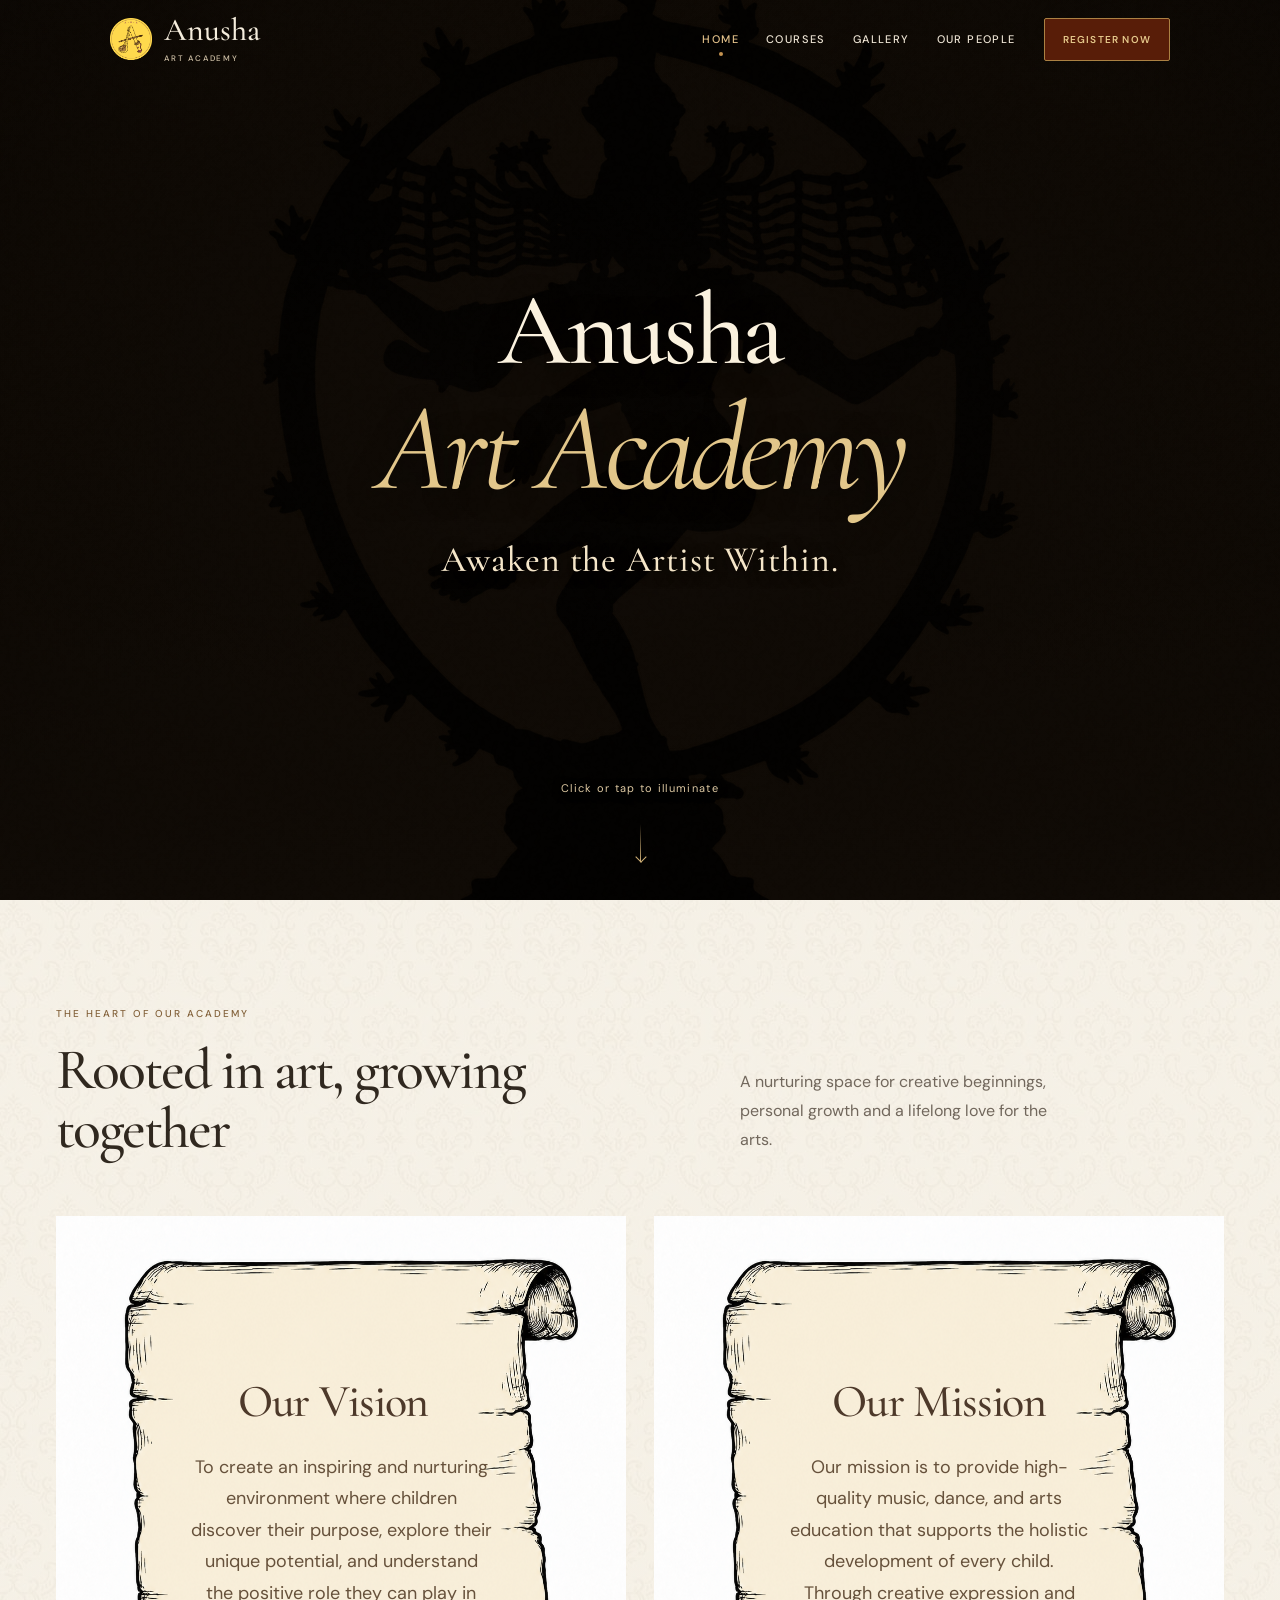
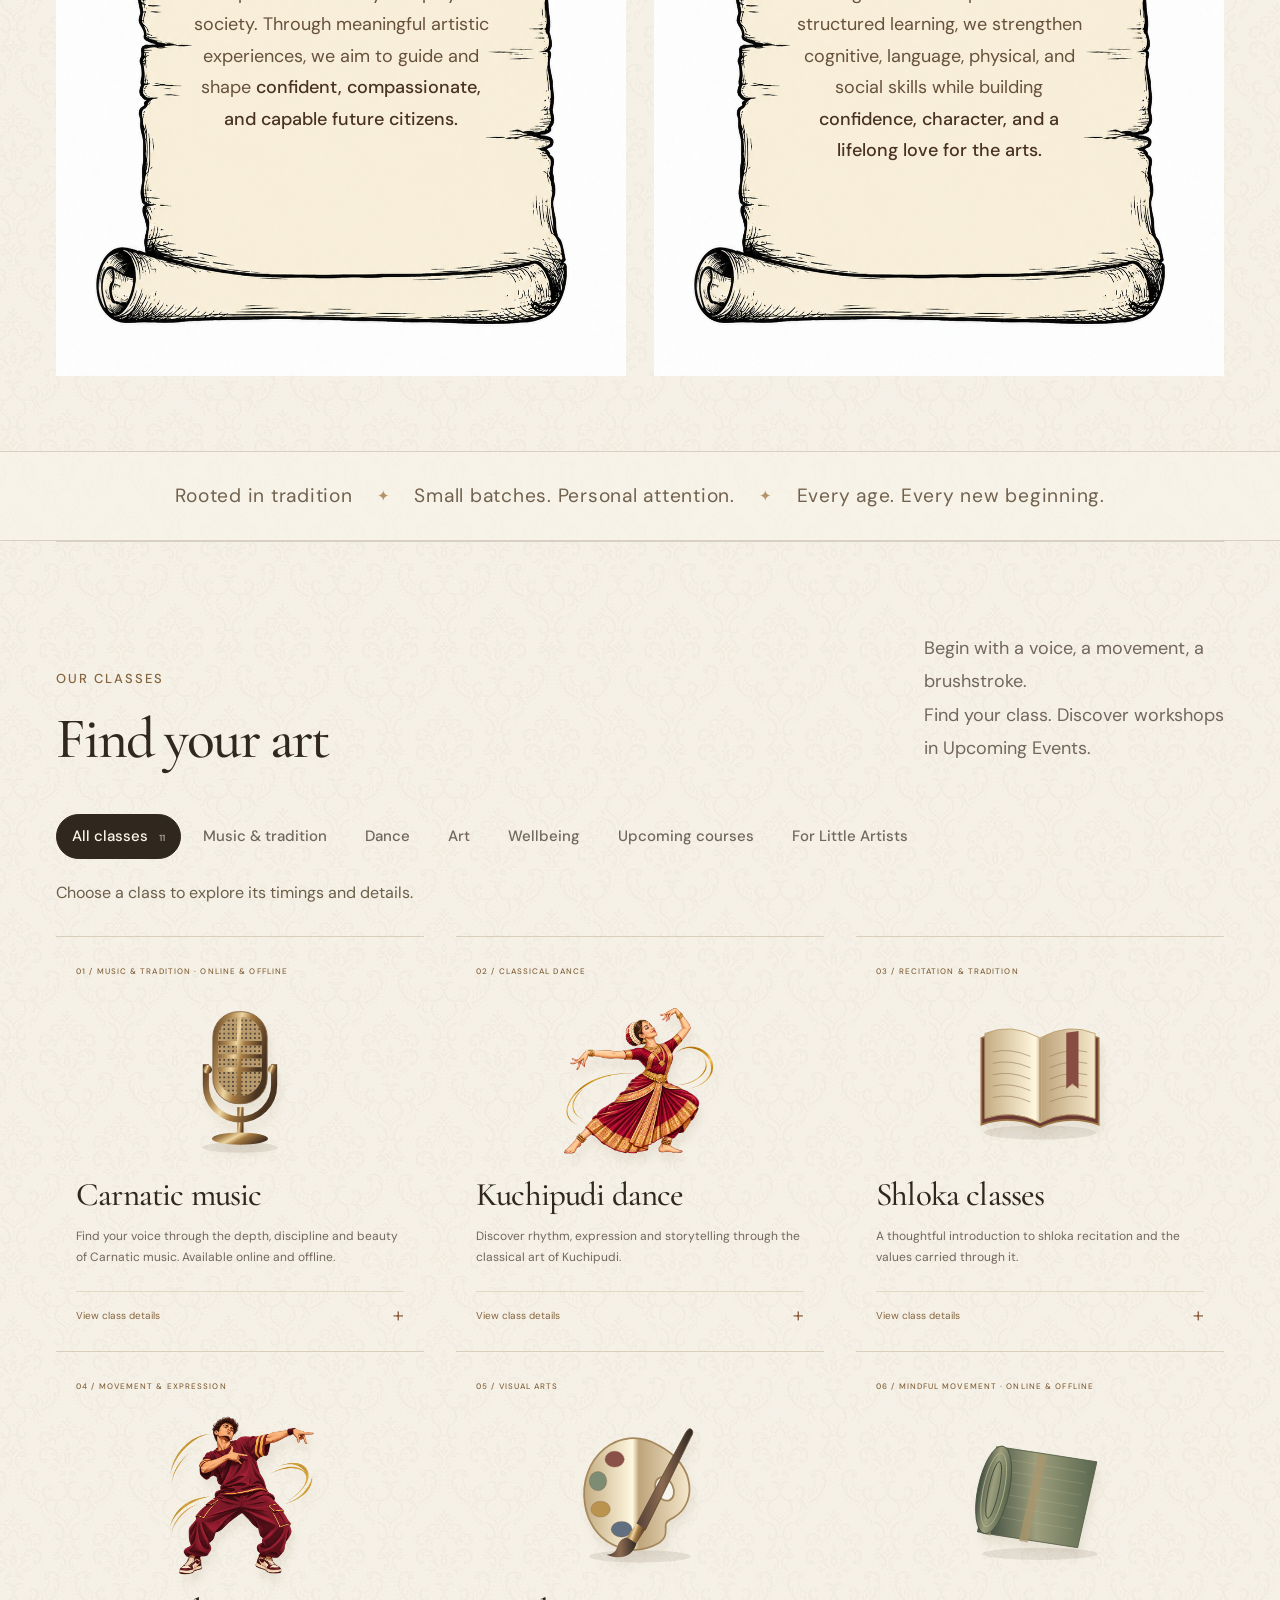
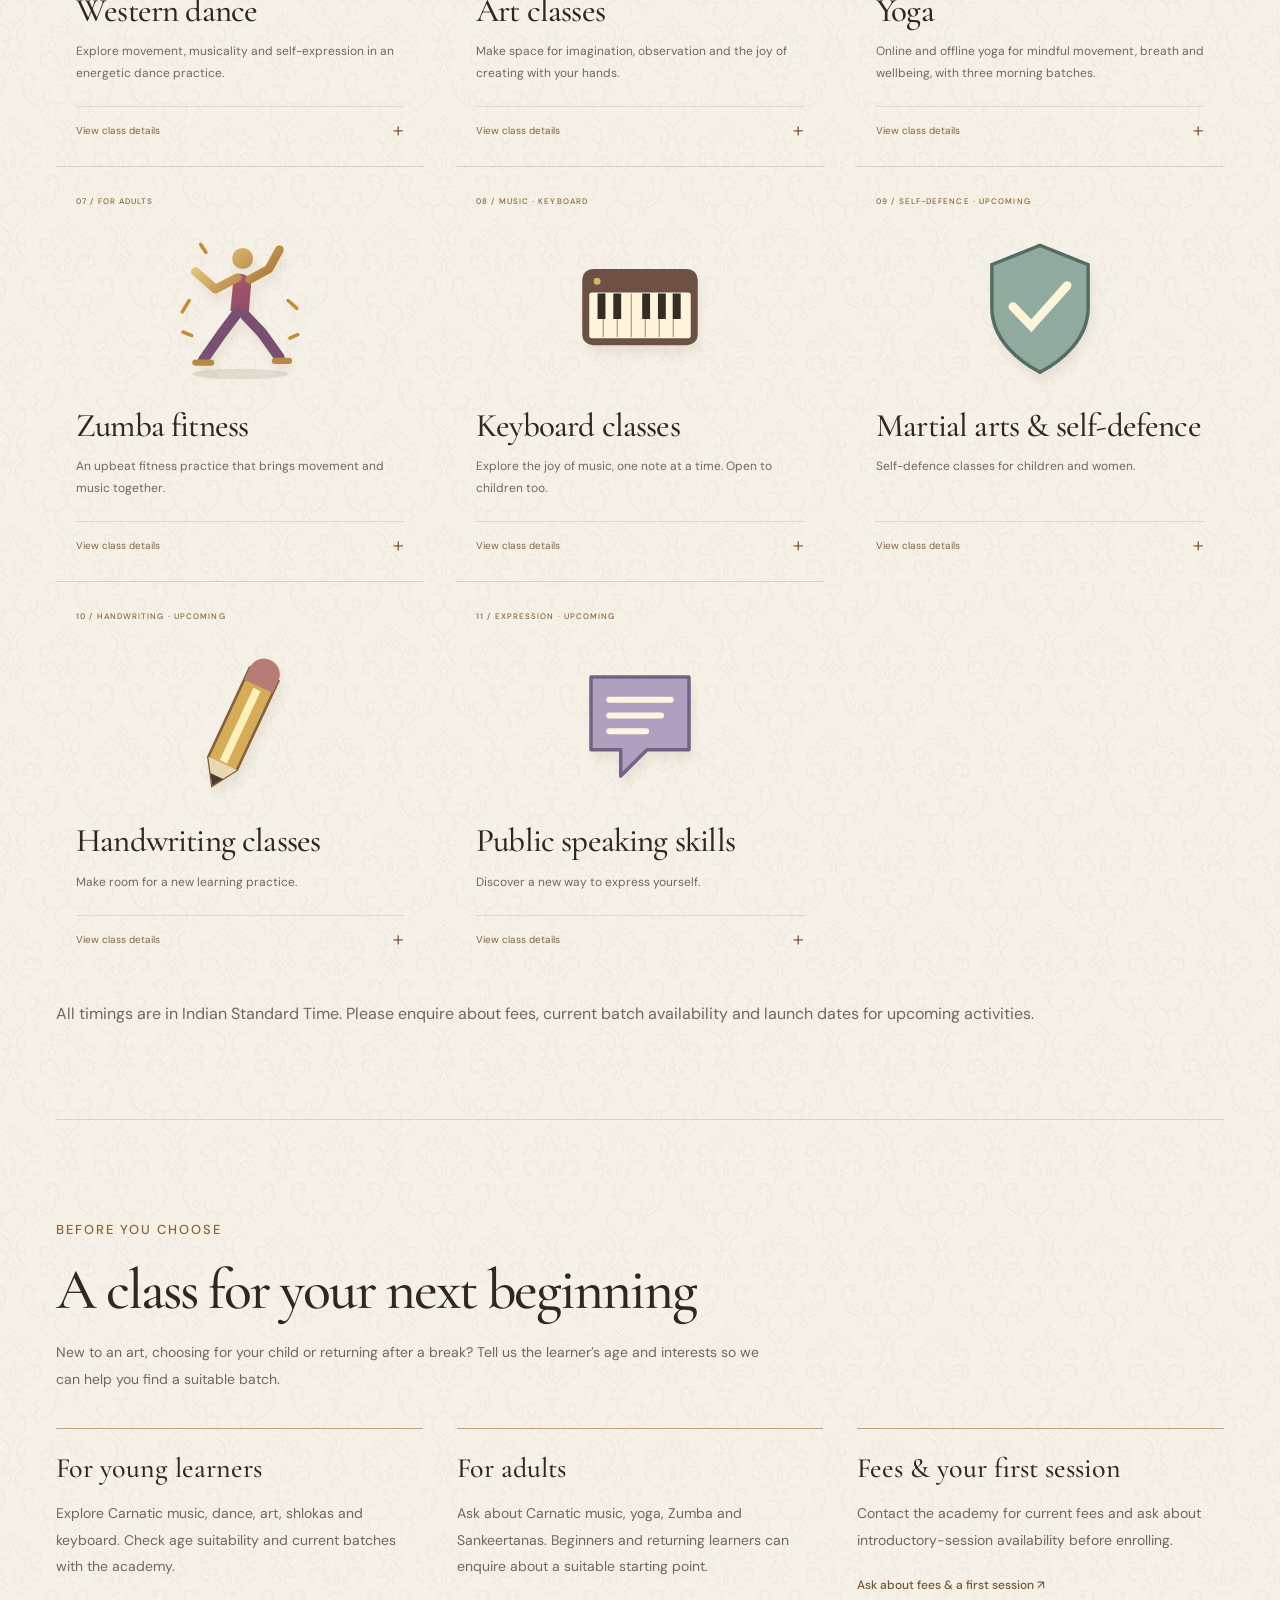
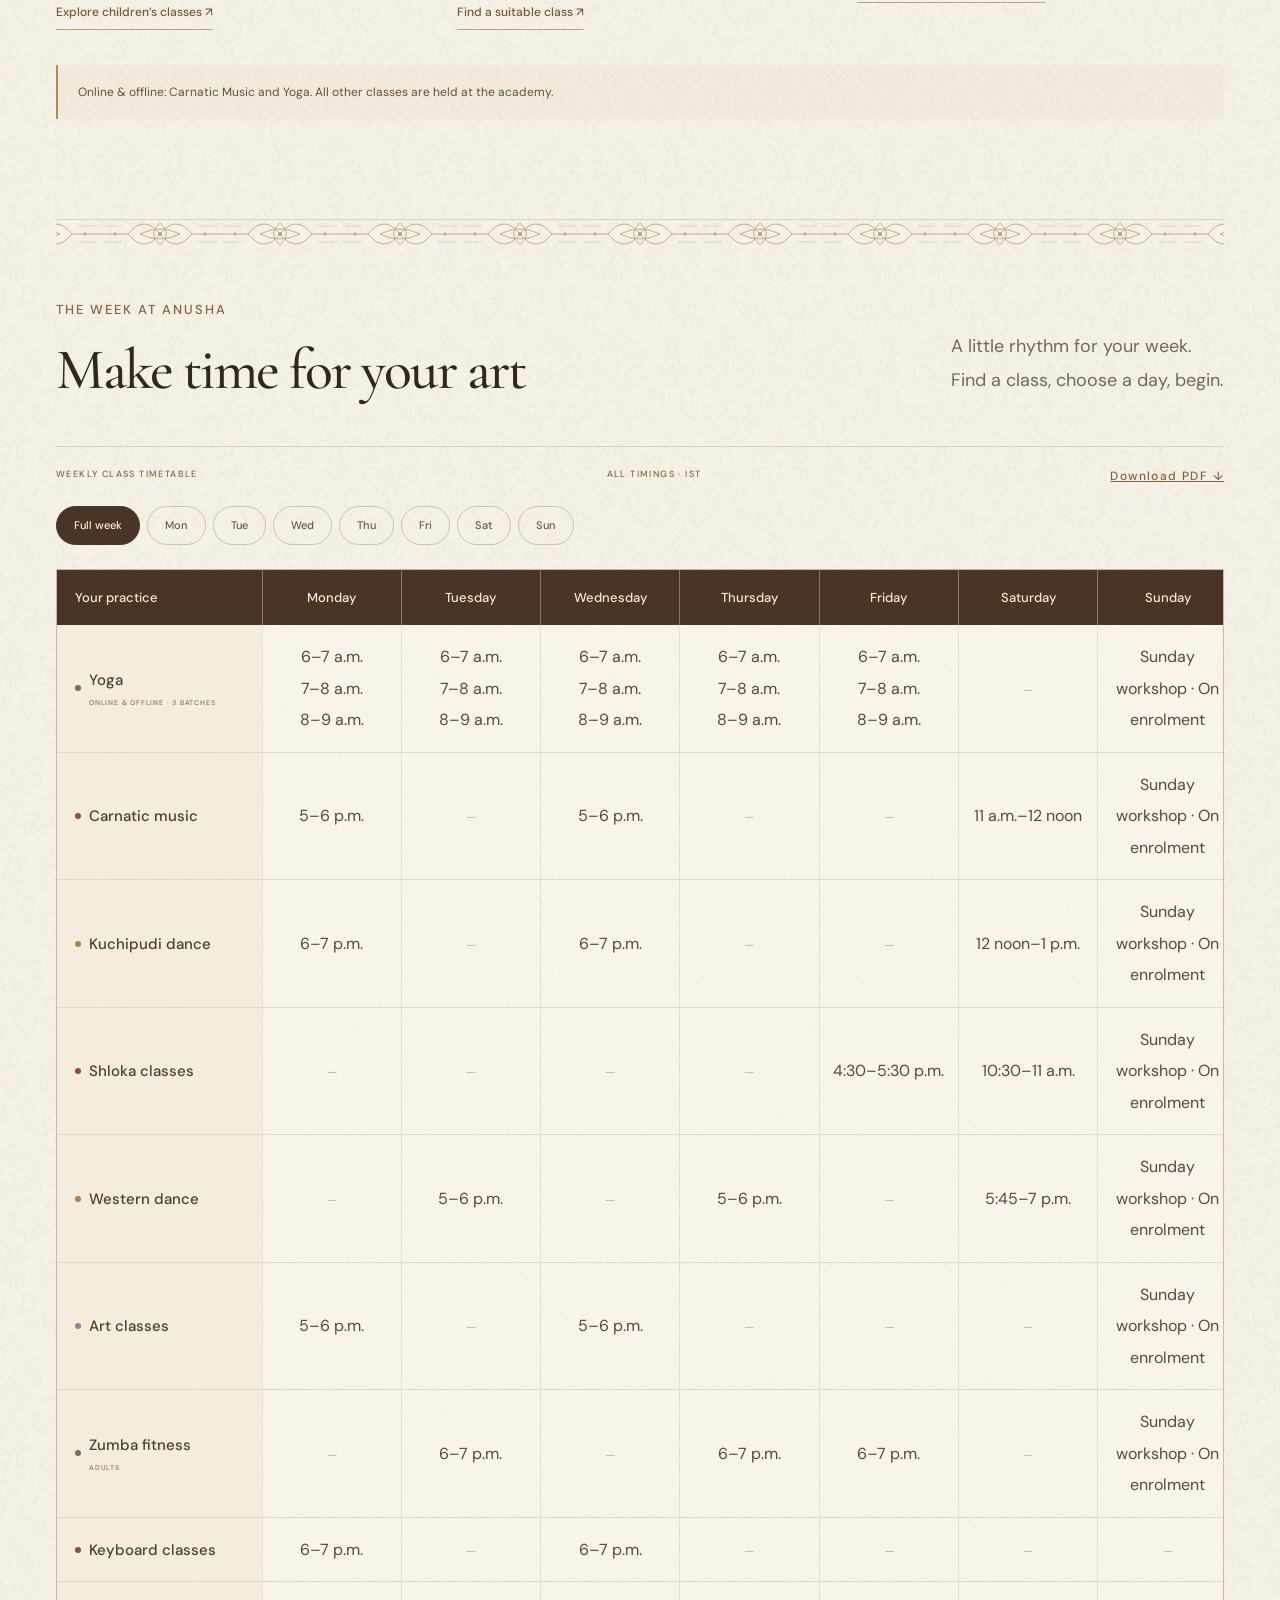
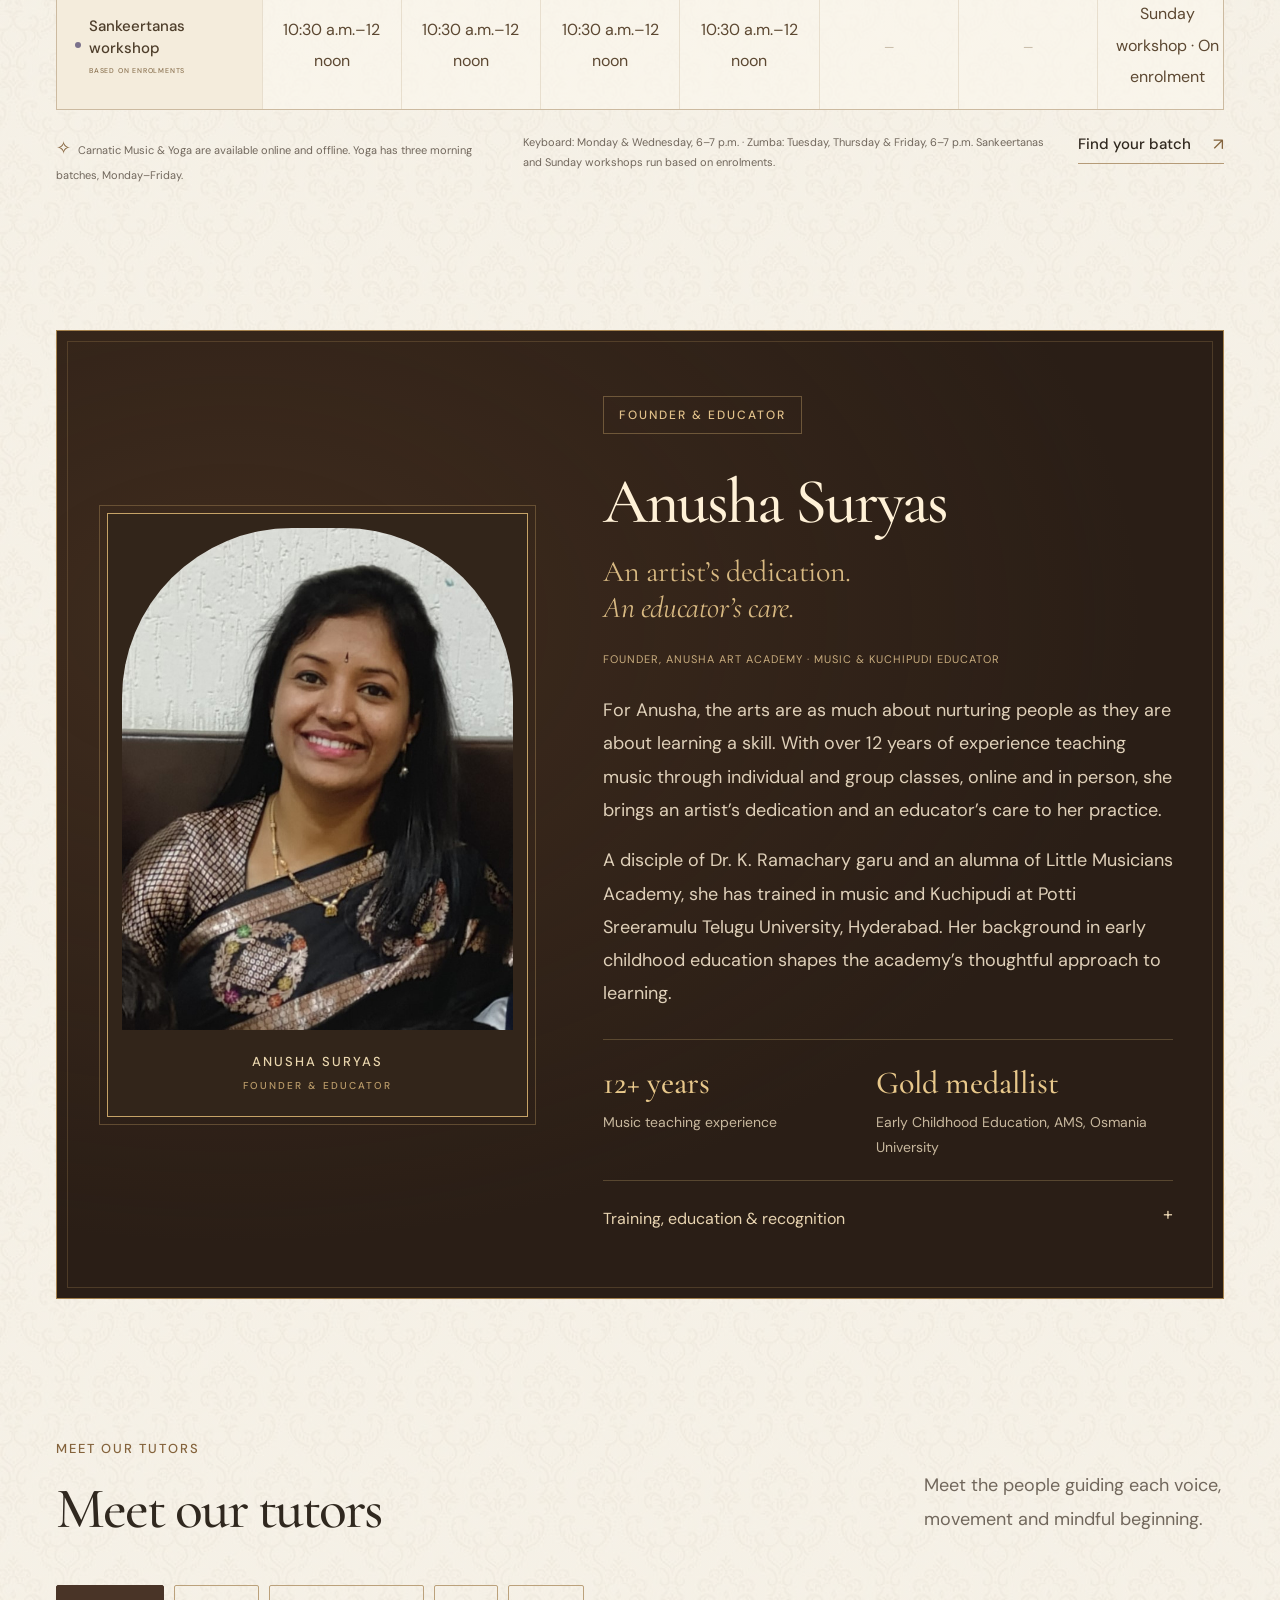
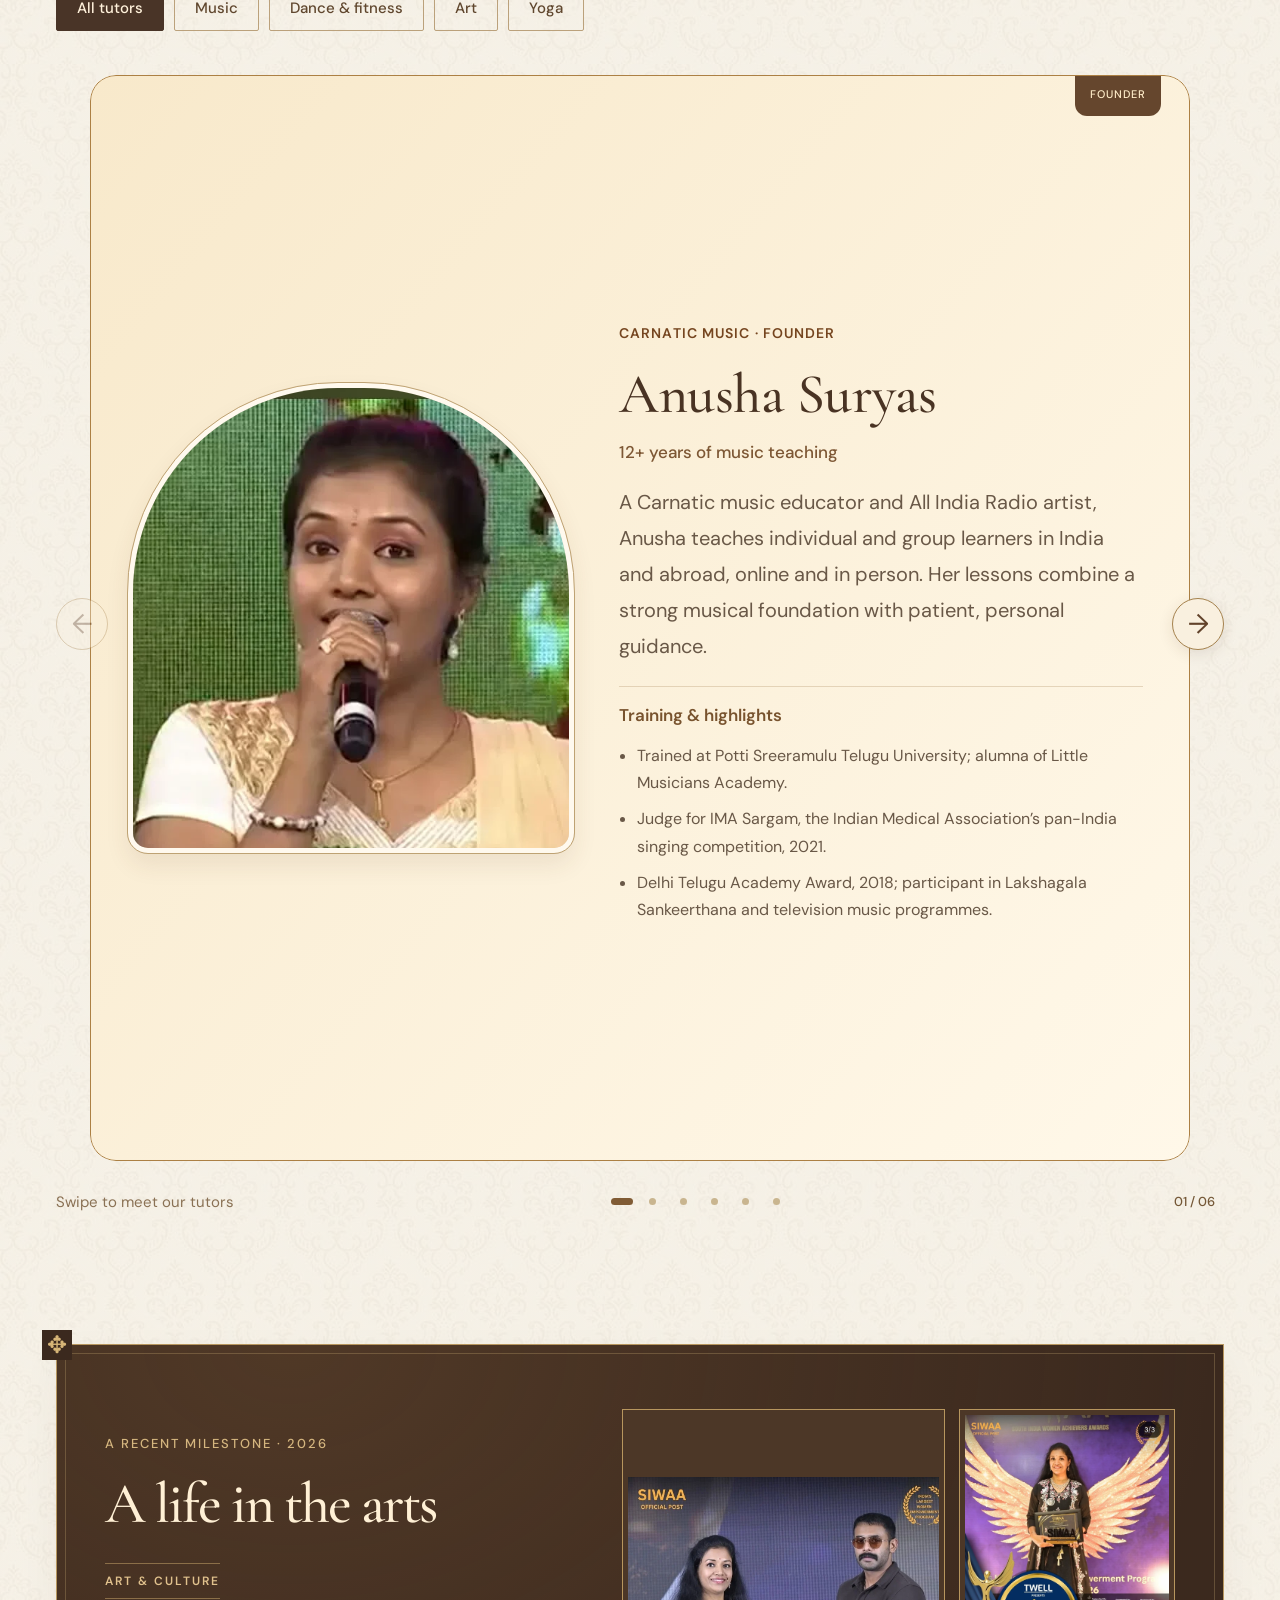
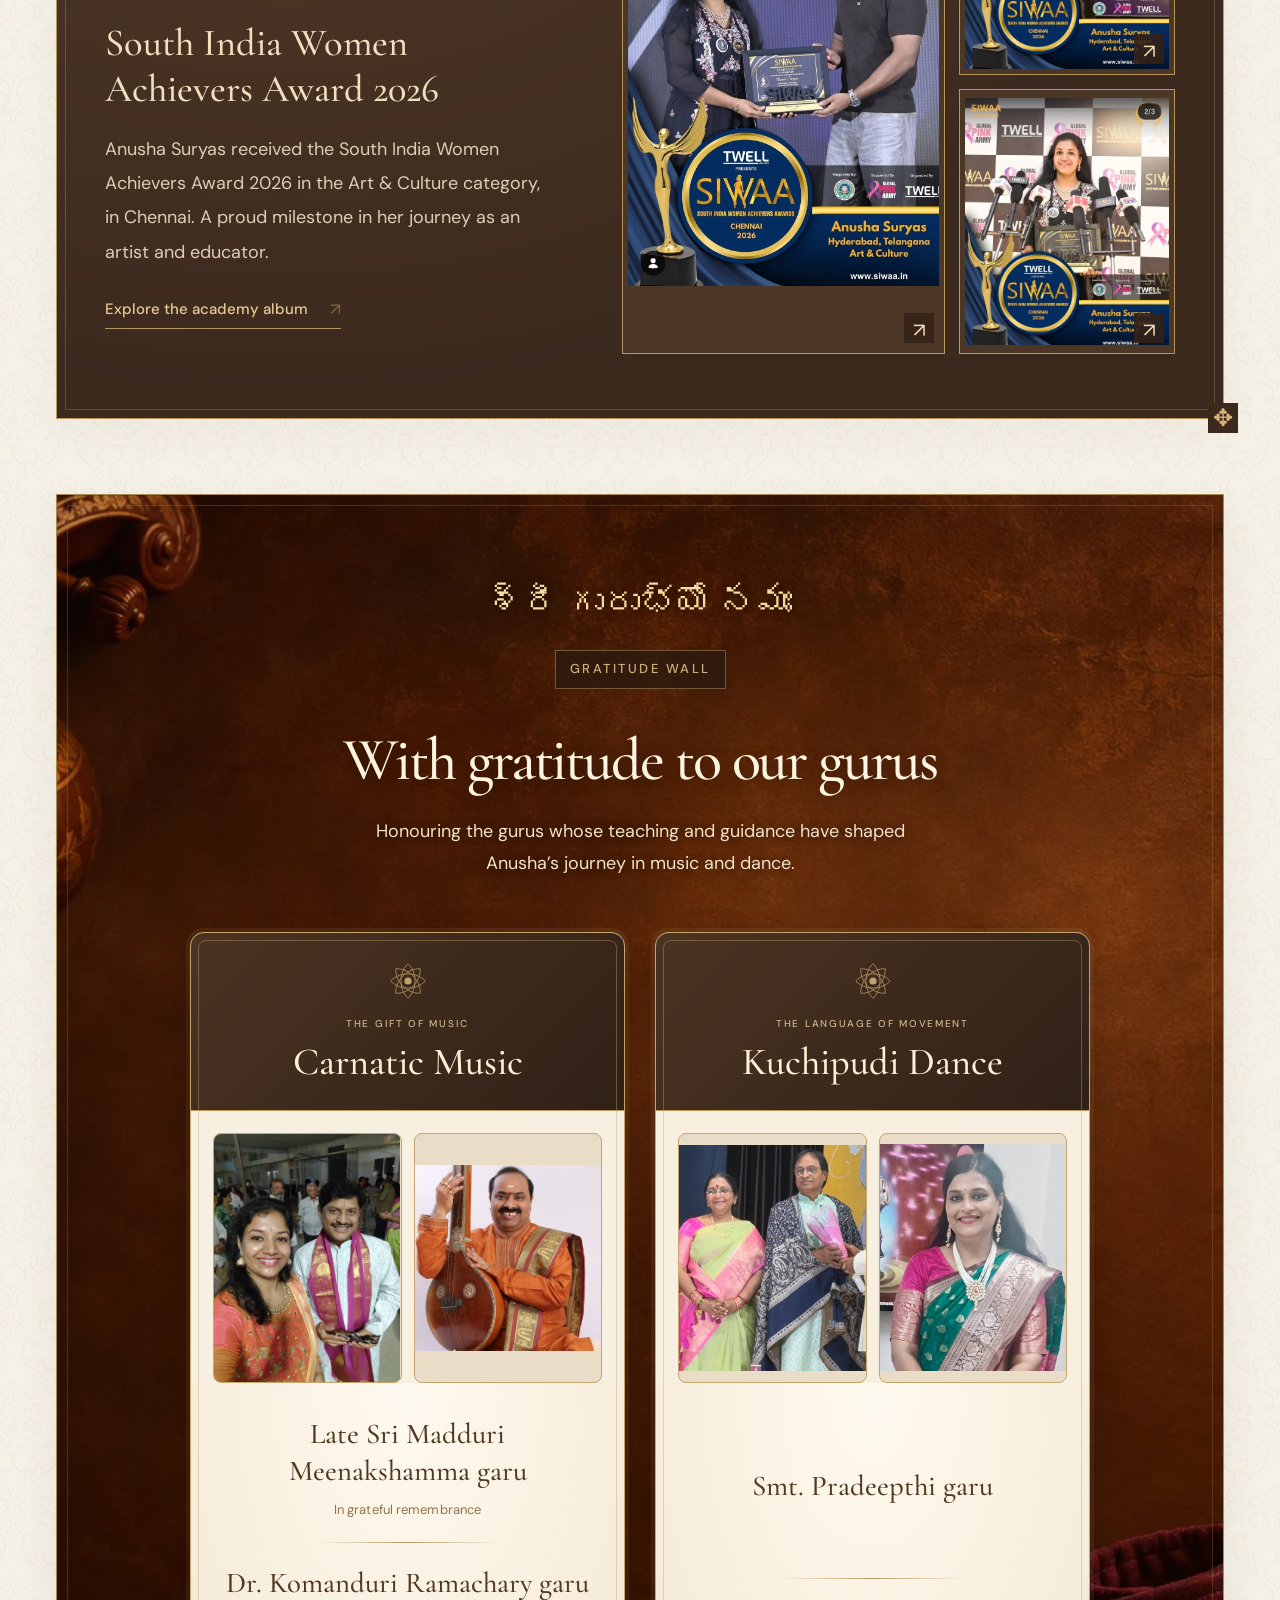
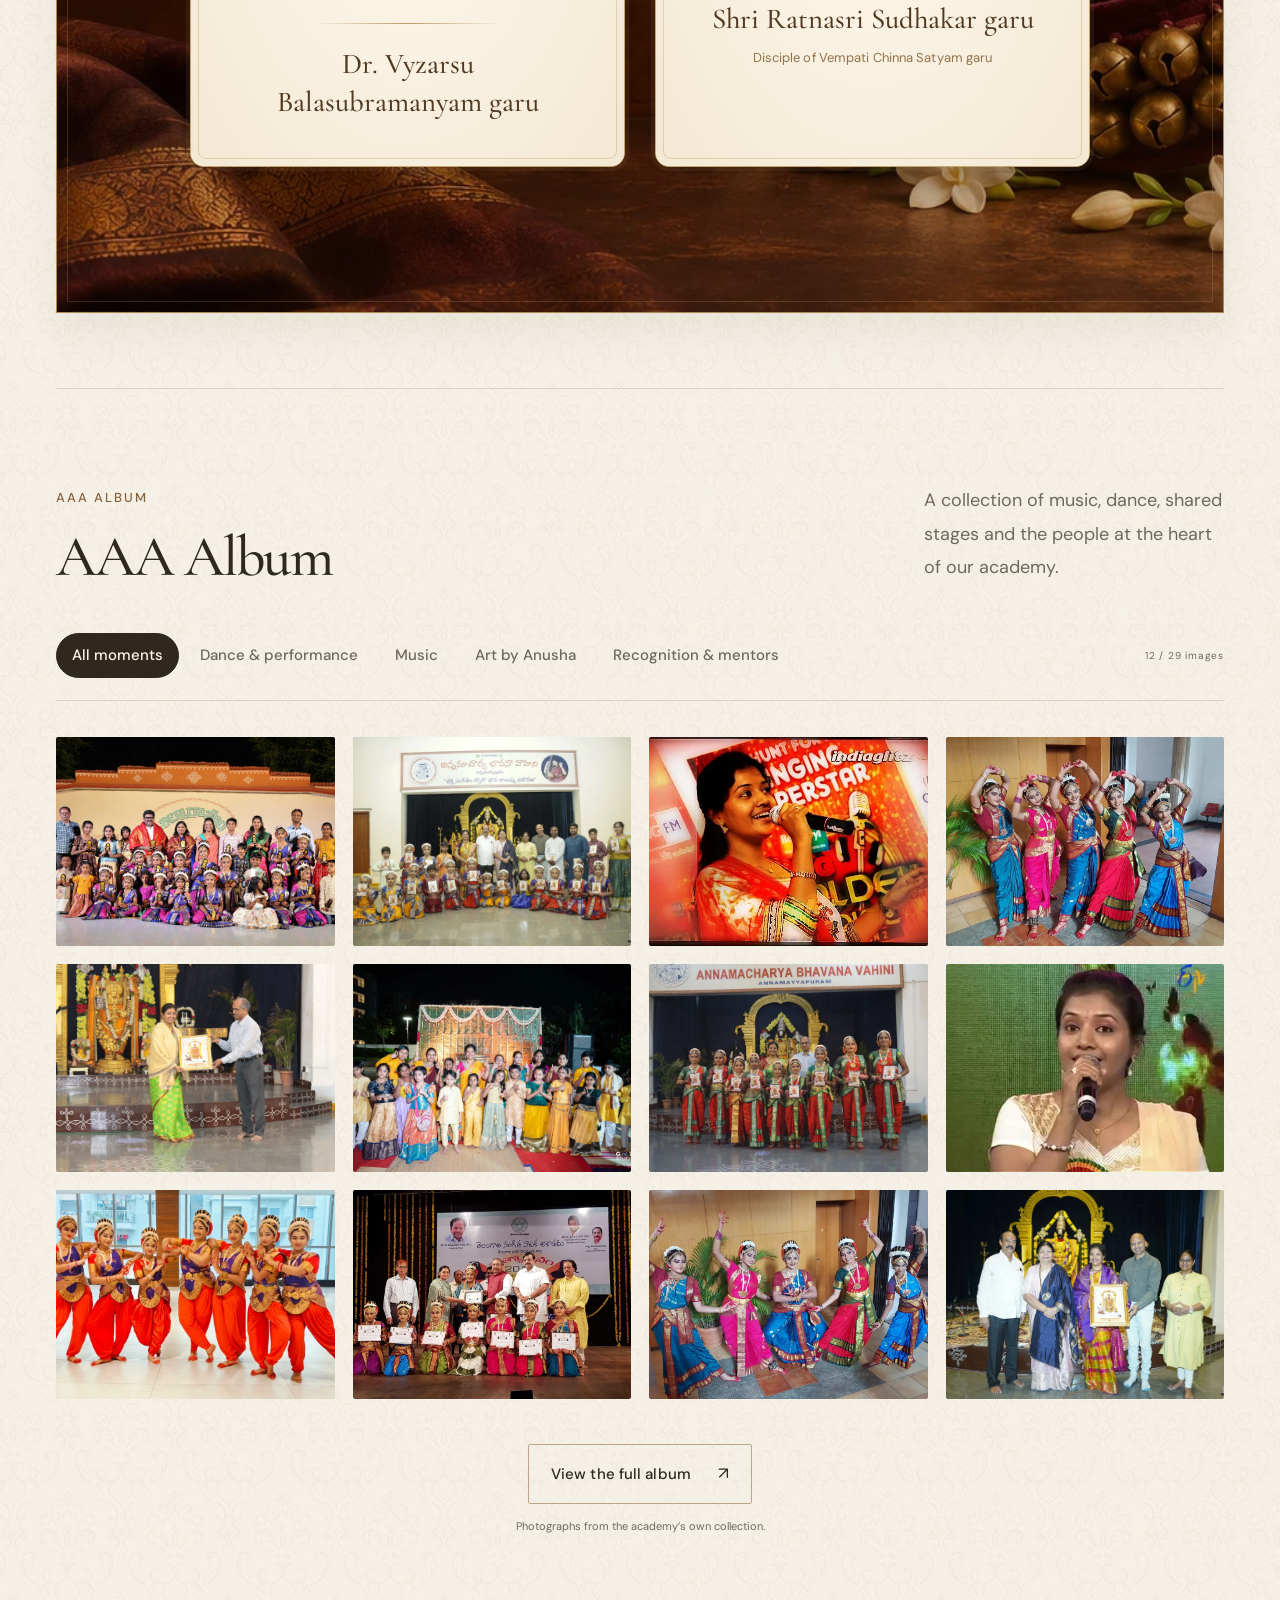
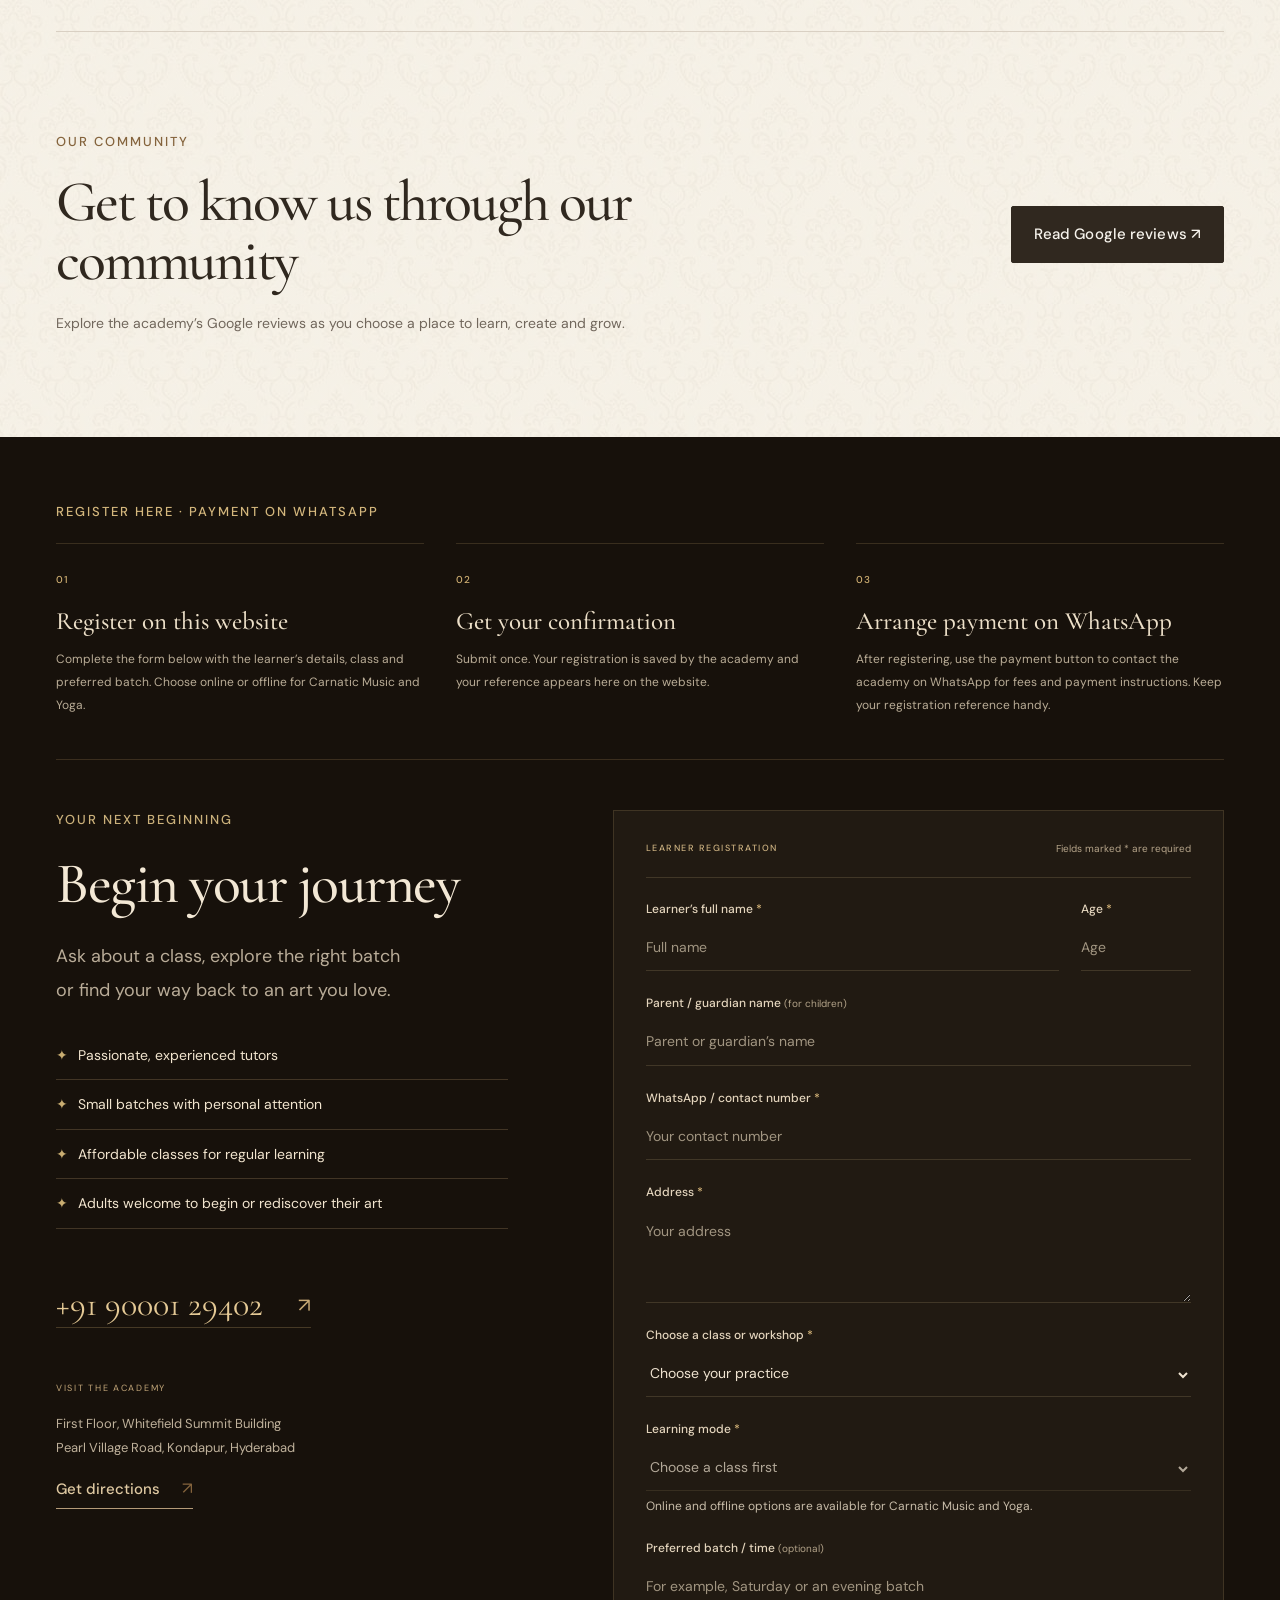
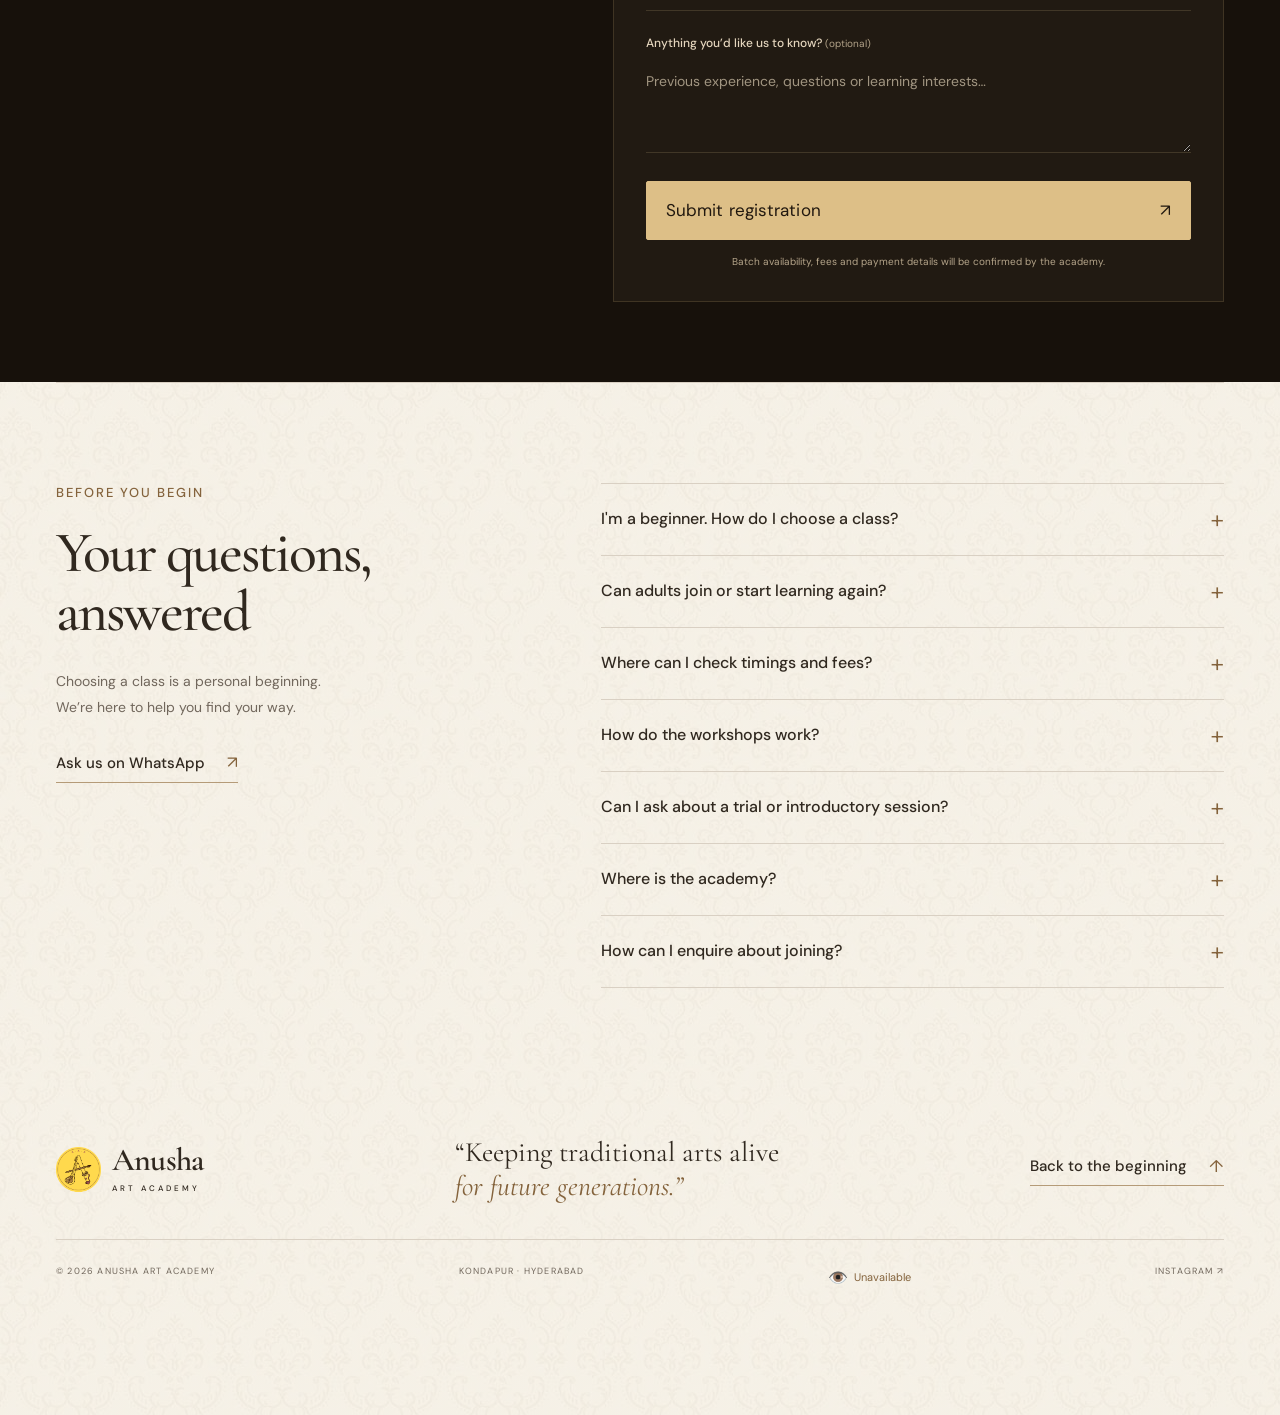
==== saved/1/index.html @ 147c33da "Keep contact and event shortcuts visible beside desktop class details" ====
<!doctype html>
<html lang="en">
<head>
<meta charset="utf-8">
<meta name="viewport" content="width=device-width,initial-scale=1">
<meta name="theme-color" content="#f6f0e3">
<title>Anusha Art Academy | Music, Dance & Art in Kondapur</title>
<meta name="description" content="A nurturing home for Carnatic music, Kuchipudi, art, shlokas, dance and wellbeing in Kondapur, Hyderabad. Explore class timings and meet founder Anusha Suryas.">
<link rel="icon" href="shared-assets/academy-logo.svg?v=clear-20261123">
<link rel="preconnect" href="https://fonts.googleapis.com">
<link rel="preconnect" href="https://fonts.gstatic.com" crossorigin>
<link href="https://fonts.googleapis.com/css2?family=Cormorant+Garamond:ital,wght@0,400;0,500;0,600;0,700;1,400;1,500&family=DM+Sans:wght@400;500;600;700&display=swap" rel="stylesheet">
<link rel="stylesheet" href="styles.css?v=screen-fit-clean-20261121">
<link rel="stylesheet" href="experience.css?v=screen-fit-clean-20261121">
<script src="hosting-config.js"></script>
<script src="api-client.js?v=local-review-2" defer></script>
<script src="media.js?v=contemporary-1" defer>
</script>
<script src="experience.js?v=guru-update-20261123" defer>
</script>
<link rel="stylesheet" href="sculptures.css?v=screen-fit-clean-20261121">
<script src="objects.js?v=selected-dance-details-20261123" defer>
</script>
<script src="app.js?v=art-keyboard-20261123" defer>
</script>
<link rel="stylesheet" href="atelier.css?v=screen-fit-clean-20261121">
<link rel="stylesheet" href="roots.css?v=screen-fit-clean-20261121">
<link rel="stylesheet" href="photographic.css?v=screen-fit-clean-20261121">
<link rel="stylesheet" href="deepa-hero.css?v=screen-fit-clean-20261121">
<script src="deepa-hero.js?v=click-reveal-3" defer></script>
<link rel="stylesheet" href="contemporary.css?v=screen-fit-clean-20261121">
<script src="contemporary.js?v=1" defer></script>
<link rel="stylesheet" href="practice-panel.css?v=screen-fit-clean-20261121">
<script src="practice-panel.js?v=object-shapes-20261123" defer></script>
<link rel="stylesheet" href="element-cards.css?v=screen-fit-clean-20261121">
<link rel="stylesheet" href="navigation.css?v=screen-fit-clean-20261121">
<script src="navigation.js?v=1" defer></script>
<link rel="stylesheet" href="shaped-details.css?v=screen-fit-clean-20261121">
<link rel="stylesheet" href="faq-contact.css?v=restore-shortcuts-20261123">
<script src="faq-contact.js?v=1" defer></script>
<link rel="stylesheet" href="client-revisions.css?v=restore-shortcuts-20261123">
<script src="academy-content.js?v=art-class-photo-20261123" defer></script>
<script src="client-revisions.js?v=tutors-3" defer></script>
<link rel="stylesheet" href="timetable.css?v=screen-fit-clean-20261121">
<script src="timetable.js?v=art-keyboard-20261123" defer></script>
<link rel="stylesheet" href="registration.css?v=single-submit-20261122">
<script src="registration.js?v=local-review-2" defer></script>
<link rel="stylesheet" href="readability.css?v=screen-fit-clean-20261121">
<link rel="stylesheet" href="workshop-scroll.css?v=screen-fit-clean-20261121">
<script src="workshop-scroll.js?v=local-review-2" defer></script>
<link rel="stylesheet" href="people.css?v=art-class-photo-20261123">
<script src="client-polish.js?v=local-review-2" defer></script>
<script src="people.js?v=art-class-photo-20261123" defer></script>
<link rel="stylesheet" href="learning-updates.css?v=screen-fit-clean-20261121"><script src="view-count.js?v=local-review-2" defer></script><link rel="stylesheet" href="recovery-refinements.css?v=screen-fit-clean-20261121"><script src="album-slides.js?v=guru-update-20261123" defer></script><link rel="stylesheet" href="client-polish.css?v=object-shapes-20261123"></head>
<body class="contemporary">
<a class="skip" href="#main">Skip to content</a>

<div class="academy-navigation">

<header class="header">
<a class="brand" href="#home" aria-label="Anusha Art Academy home">
<img src="shared-assets/academy-logo.svg?v=clear-20261123" alt="" width="47" height="47">
<span>Anusha<small>ART ACADEMY</small>
</span>
</a>
<nav id="navigation" aria-label="Main navigation">
<a class="nav-home" href="#home" aria-current="page">Home</a>
<a href="#classes">Courses</a>
<a href="#album">Gallery</a>
<a href="#founder">Our people</a>
</nav>
<a href="#registration" class="button small">Register now
</a>
<button class="menu-toggle" type="button" aria-label="Open menu" aria-controls="navigation" aria-expanded="false">
<span>
</span>
<span>
</span>
</button>
</header>
</div>
<main id="main">
<section class="deepa-hero" id="home" aria-labelledby="hero-title">
  <picture class="deepa-setting" aria-hidden="true"><source media="(max-width:760px)" srcset="assets/deepa/mandapam-960.webp"><img src="assets/deepa/mandapam-1672.webp" width="1672" height="941" alt="" fetchpriority="high" decoding="async"></picture>
  <div class="deepa-setting-shade" aria-hidden="true"></div>
  <div class="deepa-art" tabindex="0" role="button" aria-pressed="false" aria-label="Illuminate the Nataraja sculpture" aria-describedby="deepa-keyboard">
    <img class="deepa-bronze deepa-silhouette" src="assets/deepa/nataraja-1080.webp" srcset="assets/deepa/nataraja-640.webp 640w, assets/deepa/nataraja-1080.webp 1080w" sizes="(max-width:760px) 100vw, 65vw" width="1080" height="1440" alt="" decoding="async">
    <div class="deepa-ambient" aria-hidden="true"></div>
    <div class="deepa-lit" aria-hidden="true"><img class="deepa-bronze" src="assets/deepa/nataraja-1080.webp" srcset="assets/deepa/nataraja-640.webp 640w, assets/deepa/nataraja-1080.webp 1080w" sizes="(max-width:760px) 100vw, 65vw" width="1080" height="1440" alt="" decoding="async"></div>
  </div>
  <div class="deepa-titlewrap"><div class="deepa-titlecopy"><h1 id="hero-title"><span>Anusha</span><em>Art Academy</em></h1><p class="deepa-tagline">Awaken the Artist Within.</p></div></div>
  <p class="deepa-discover">Click or tap to illuminate</p>
  <a class="deepa-scroll" href="#purpose" aria-label="Scroll to our vision and mission"><span aria-hidden="true"></span></a>
  <p class="deepa-sr" id="deepa-keyboard">Click or tap the sculpture to illuminate it with a diya. Then move your pointer to explore. Keyboard: press Enter or Space to illuminate, use the arrow keys to move the light, and Escape to dim it.</p>
  <div class="deepa-diya" aria-hidden="true">
    <span class="deepa-flame-glow"></span>
    <svg viewBox="0 0 64 64" fill="none" xmlns="http://www.w3.org/2000/svg">
      <defs>
        <linearGradient id="deepa-brass" x1="12" y1="36" x2="45" y2="60" gradientUnits="userSpaceOnUse"><stop stop-color="#f4d48c"/><stop offset=".36" stop-color="#b8843e"/><stop offset=".65" stop-color="#e2b769"/><stop offset="1" stop-color="#70441d"/></linearGradient>
        <radialGradient id="deepa-flame" cx=".5" cy=".8" r=".8"><stop stop-color="#fff9d3"/><stop offset=".4" stop-color="#ffdb7b"/><stop offset="1" stop-color="#c46b20"/></radialGradient>
      </defs>
      <g class="deepa-flame"><path d="M32 3C34 12 41 17 39 24C37 32 27 33 24 25C21 18 29 11 32 3Z" fill="url(#deepa-flame)"/><path d="M32 16C32 21 36 23 34 27C32 31 28 29 28 26C28 23 31 20 32 16Z" fill="#fff8d8"/></g>
      <path d="M32 30L31 37" stroke="#e6ca8f" stroke-width="2" stroke-linecap="round"/>
      <path d="M10 37Q29 43 52 36Q49 51 34 54Q17 53 10 37Z" fill="url(#deepa-brass)" stroke="#d4af67" stroke-width=".8"/>
      <path d="M10 37Q28 32 52 36Q34 42 10 37Z" fill="#71471f" stroke="#e6c582" stroke-width="1.2"/>
      <path d="M23 55Q32 57 41 55L43 58H21L23 55Z" fill="url(#deepa-brass)"/>
    </svg>
  </div>
</section>

<section class="deepa-purpose" id="purpose" aria-label="Our vision and mission">
  <div class="deepa-purpose-intro"><p class="eyebrow">THE HEART OF OUR ACADEMY</p><h2>Rooted in art, growing together</h2><p class="purpose-introduction">A nurturing space for creative beginnings, personal growth and a lifelong love for the arts.</p></div>
  <div class="deepa-purpose-grid manuscript-pair">
    <article>
      <div class="deepa-purpose-label"><span aria-hidden="true">01</span><h2>Our Vision</h2></div>
      <p>To create an inspiring and nurturing environment where children discover their purpose, explore their unique potential, and understand the positive role they can play in society. Through meaningful artistic experiences, we aim to guide and shape <strong>confident, compassionate, and capable future citizens.</strong></p>
    </article>
    <article>
      <div class="deepa-purpose-label"><span aria-hidden="true">02</span><h2>Our Mission</h2></div>
      <p>Our mission is to provide high-quality music, dance, and arts education that supports the holistic development of every child. Through creative expression and structured learning, we strengthen cognitive, language, physical, and social skills while building <strong>confidence, character, and a lifelong love for the arts.</strong></p>
    </article>
  </div>
  <div class="deepa-purpose-finish" aria-hidden="true"><span></span><svg viewBox="0 0 48 48" fill="none"><path d="M24 5C37 16 37 32 24 43C11 32 11 16 24 5ZM5 24C16 11 32 11 43 24C32 37 16 37 5 24Z" stroke="currentColor"/><circle cx="24" cy="24" r="3" fill="currentColor"/></svg><span></span></div>
</section>
<div class="academy-promise">
<span>Rooted in tradition</span>
<i aria-hidden="true">✦</i>
<span>Small batches. Personal attention.</span>
<i aria-hidden="true">✦</i>
<span>Every age. Every new beginning.</span>
</div>
<section class="films section" id="films" hidden aria-labelledby="films-title">
<div class="section-heading">
<div>
<p class="eyebrow">MEET THE ACADEMY</p>
<h2 id="films-title">Discover the academy</h2>
</div>
<p>Meet the academy, hear its music and see its stories in motion.</p>
</div>
<div class="film-theatre">
<div class="film-main">
<div class="film-stage">
<img id="film-poster" src="assets/album/dasara-workshop.jpg" alt="Academy performers, used as the introduction video placeholder">
<div class="film-wash">
</div>
<div class="film-placeholder" id="film-placeholder">
<span class="reserved-play" aria-hidden="true">▷</span>
<p class="eyebrow">A SPACE FOR OUR STORY</p>
<h3 id="film-placeholder-title">The introduction</h3>
<span class="film-coming">Video will be added here</span>
</div>
<video id="academy-video" controls playsinline preload="none" hidden>
</video>
<iframe id="academy-embed" title="Academy video" allow="autoplay; fullscreen; picture-in-picture" allowfullscreen hidden>
</iframe>
</div>
<div class="film-caption" aria-live="polite">
<span id="film-category">INTRODUCTION</span>
<div>
<h3 id="film-title">Meet Anusha. Discover the academy.</h3>
<p id="film-subtitle">A welcome from Anusha Suryas and a glimpse into the academy’s purpose.</p>
</div>
</div>
</div>
<aside class="film-playlist" aria-label="Choose an academy video">
<div class="playlist-title">
<span>WATCH & DISCOVER</span>
<small>04 STORIES</small>
</div>
<div id="film-list">
</div>
<p class="film-note">Our videos are on their way.<br>Choose a story to preview its space.</p>
</aside>
</div>
</section>
<section class="section classes" id="classes">
<div class="section-heading">
<div>
<p class="eyebrow">OUR CLASSES</p>
<h2>Find your art
</h2>
</div>
<p>Begin with a voice, a movement, a brushstroke.<br>Find your class. Discover workshops in Upcoming Events.</p>
</div>
<div class="class-filters" role="group" aria-label="Filter classes">
<button type="button" data-filter="all" aria-pressed="true">All classes <small>11</small>
</button>
<button type="button" data-filter="music" aria-pressed="false">Music & tradition</button>
<button type="button" data-filter="dance" aria-pressed="false">Dance</button>
<button type="button" data-filter="art" aria-pressed="false">Art</button>
<button type="button" data-filter="wellbeing" aria-pressed="false">Wellbeing</button>
<button type="button" data-filter="upcoming" aria-pressed="false">Upcoming courses</button><button type="button" data-filter="kids" aria-pressed="false">For Little Artists</button>
</div>
<p id="class-count" class="sr-only" aria-live="polite">Showing 11 classes.</p>
<p class="class-interaction-note">
<span aria-hidden="true">↗</span> Choose a class to explore its timings and details.</p>
<div class="little-intro" hidden><div class="little-stickers" aria-hidden="true"><span>♫</span><span>✎</span><span>✦</span><span>♬</span></div><div><p class="eyebrow">FOR LITTLE ARTISTS</p><h3>Little beginnings. Big imagination.</h3><p>Sing a song. Make a move. Draw a dream. Pick what you love and let your imagination grow!</p></div></div><div class="practice-workspace" id="practice-workspace">
<div id="class-list" class="class-list"></div>
<dialog class="practice-panel" id="practice-panel" aria-labelledby="practice-title">
  <div class="practice-panel-bar"><span>YOUR NEXT BEGINNING</span><button type="button" class="practice-close" aria-label="Close class details"><span aria-hidden="true">×</span></button></div>
  <div id="practice-content"></div>
</dialog>
</div>
<p class="class-note">All timings are in Indian Standard Time. Please enquire about fees, current batch availability and launch dates for upcoming activities.</p>
</section>

<section class="choosing-guide section" aria-labelledby="choosing-title"><div><p class="eyebrow">BEFORE YOU CHOOSE</p><h2 id="choosing-title">A class for your next beginning</h2><p>New to an art, choosing for your child or returning after a break? Tell us the learner’s age and interests so we can help you find a suitable batch.</p></div><div class="choosing-grid"><article><h3>For young learners</h3><p>Explore Carnatic music, dance, art, shlokas and keyboard. Check age suitability and current batches with the academy.</p><button type="button" class="text-link" id="guide-kids">Explore children’s classes ↗</button></article><article><h3>For adults</h3><p>Ask about Carnatic music, yoga, Zumba and Sankeertanas. Beginners and returning learners can enquire about a suitable starting point.</p><a class="text-link" href="#registration">Find a suitable class ↗</a></article><article><h3>Fees &amp; your first session</h3><p>Contact the academy for current fees and ask about introductory-session availability before enrolling.</p><a class="text-link" href="https://wa.me/919000129402?text=Hello%2C%20please%20share%20the%20fees%2C%20age%20suitability%20and%20introductory-session%20availability%20for%20your%20classes." target="_blank" rel="noopener noreferrer">Ask about fees &amp; a first session ↗</a></article></div><p class="mode-reminder">Online &amp; offline: Carnatic Music and Yoga. All other classes are held at the academy.</p></section>
<section class="timetable section heritage-frame" id="timetable" aria-labelledby="timetable-title"><div class="section-heading"><div><p class="eyebrow">THE WEEK AT ANUSHA</p><h2 id="timetable-title">Make time for your art</h2></div><p>A little rhythm for your week.<br>Find a class, choose a day, begin.</p></div><div class="timetable-meta"><span>WEEKLY CLASS TIMETABLE</span><span>ALL TIMINGS · IST</span><a class="timetable-download" href="assets/academy-timetable.pdf?v=20261123" download>Download PDF ↓</a></div><div class="timetable-days" role="group" aria-label="Choose a day"><button type="button" data-day="all" aria-pressed="true">Full week</button><button type="button" data-day="0" aria-pressed="false">Mon</button><button type="button" data-day="1" aria-pressed="false">Tue</button><button type="button" data-day="2" aria-pressed="false">Wed</button><button type="button" data-day="3" aria-pressed="false">Thu</button><button type="button" data-day="4" aria-pressed="false">Fri</button><button type="button" data-day="5" aria-pressed="false">Sat</button><button type="button" data-day="6" aria-pressed="false">Sun</button></div><p class="timetable-swipe-hint" id="timetable-swipe-hint">Turn your phone to read the full timetable.</p><div class="timetable-scroll" tabindex="0" role="region" aria-label="Weekly timetable, swipe left or right to see all days" aria-describedby="timetable-swipe-hint"><table class="week-table"><caption class="sr-only">Anusha Art Academy weekly class schedule. Fees and current batch availability are available on enquiry.</caption><thead><tr><th scope="col">Your practice</th><th scope="col">Monday</th><th scope="col">Tuesday</th><th scope="col">Wednesday</th><th scope="col">Thursday</th><th scope="col">Friday</th><th scope="col">Saturday</th><th scope="col">Sunday</th></tr></thead><tbody id="week-table-body"></tbody></table></div><div id="day-agenda" class="day-agenda" hidden aria-live="polite"></div><div class="timetable-notes"><p class="phone-workshop-note">* Sunday workshops run based on enrolments.</p><p><span aria-hidden="true">✧</span> Carnatic Music &amp; Yoga are available online and offline. Yoga has three morning batches, Monday–Friday.</p><p>Keyboard: Monday &amp; Wednesday, 6–7 p.m. · Zumba: Tuesday, Thursday &amp; Friday, 6–7 p.m. Sankeertanas and Sunday workshops run based on enrolments.</p><a class="text-link" href="#registration">Find your batch <span aria-hidden="true">↗</span></a></div></section>
<section class="founder section heritage-frame" id="founder" aria-labelledby="founder-title">
<div class="founder-photo">
<div class="photo-arch">
<img src="assets/anusha-suryas.jpg" alt="Anusha Suryas, founder of Anusha Art Academy" loading="lazy" width="665" height="850">
</div>
<span class="founder-portrait-label">ANUSHA SURYAS <span>FOUNDER & EDUCATOR</span></span>
</div>
<div class="founder-copy">
<p class="eyebrow founder-seal">FOUNDER &amp; EDUCATOR</p>
<h2 id="founder-title">Anusha Suryas<span class="founder-heading-note">An artist’s dedication.<br><em>An educator’s care.</em></span></h2>
<span class="founder-role">FOUNDER, ANUSHA ART ACADEMY · MUSIC & KUCHIPUDI EDUCATOR</span>
<p>For Anusha, the arts are as much about nurturing people as they are about learning a skill. With over 12 years of experience teaching music through individual and group classes, online and in person, she brings an artist’s dedication and an educator’s care to her practice.</p>
<p>A disciple of Dr. K. Ramachary garu and an alumna of Little Musicians Academy, she has trained in music and Kuchipudi at Potti Sreeramulu Telugu University, Hyderabad. Her background in early childhood education shapes the academy’s thoughtful approach to learning.</p>
<div class="qualifications">
<div>
<strong>12+ years</strong>
<span>Music teaching experience</span>
</div>
<div>
<strong>Gold medallist</strong>
<span>Early Childhood Education, AMS, Osmania University</span>
</div>
</div>
<details class="founder-details">
<summary>Training, education & recognition <span>+</span>
</summary>
<div>
<ul>
<li>M.Tech, JNTU Hyderabad; B.Ed, Rayalaseema University.</li>
<li>Diploma and certification in Kuchipudi from Telugu University, Hyderabad.</li>
<li>South India Women Achievers Award, Art & Culture category, 2026.</li>
<li>Delhi Telugu Academy Award, 2018.</li>
<li>Best Dance Teacher award from Telangana State Sangeeta Nataka Akademi, 2019.</li>
<li>All India Radio artist and judge for IMA Sargam, 2021.</li>
</ul>
<p>Her teaching work includes individual and group learners in India and abroad.</p>
</div>
</details>
</div>
</section>
<section class="faculty section" id="teachers" aria-labelledby="teachers-title">
 <div class="section-heading"><div><p class="eyebrow">MEET OUR TUTORS</p><h2 id="teachers-title">Meet our tutors</h2></div><p>Meet the people guiding each voice, movement and mindful beginning.</p></div>
 <div class="tutor-filters" role="group" aria-label="Filter tutors"><button type="button" data-tutor-filter="all" aria-pressed="true">All tutors</button><button type="button" data-tutor-filter="music" aria-pressed="false">Music</button><button type="button" data-tutor-filter="dance" aria-pressed="false">Dance & fitness</button><button type="button" data-tutor-filter="art" aria-pressed="false">Art</button><button type="button" data-tutor-filter="yoga" aria-pressed="false">Yoga</button></div>
 <div class="tutor-stage"><button type="button" id="tutor-prev" class="tutor-side-arrow tutor-side-prev" aria-label="Previous tutor" aria-controls="faculty-grid">←</button><div class="tutor-window"><div class="faculty-grid tutor-track" id="faculty-grid" role="region" aria-roledescription="carousel" aria-label="Academy tutor profiles" tabindex="0"></div></div><button type="button" id="tutor-next" class="tutor-side-arrow tutor-side-next" aria-label="Next tutor" aria-controls="faculty-grid">→</button></div>
 <div class="tutor-carousel-bar"><p>Swipe to meet our tutors</p><div id="tutor-dots" class="tutor-dots" role="group" aria-label="Choose a tutor"></div><div class="tutor-carousel-controls"><span id="tutor-position" aria-live="polite" aria-atomic="true"></span></div></div>
</section>
<section class="recognition section" id="recognition" aria-labelledby="recognition-title">
 <div class="recognition-story"><p class="eyebrow">A RECENT MILESTONE · 2026</p><h2 id="recognition-title">A life in the arts</h2><span class="recognition-category">ART & CULTURE</span><h3>South India Women<br>Achievers Award 2026</h3><p>Anusha Suryas received the South India Women Achievers Award 2026 in the Art & Culture category, in Chennai. A proud milestone in her journey as an artist and educator.</p><a class="text-link" href="#album">Explore the academy album <span aria-hidden="true">↗</span></a></div>
 <div class="recognition-photos"><button type="button" class="people-photo recognition-main" data-people-photo="assets/people/anusha-siwaa-award.webp" data-caption="Anusha Suryas receiving the South India Women Achievers Award 2026 · Art & Culture"><img src="assets/people/anusha-siwaa-award.webp" alt="Anusha Suryas receiving her Art and Culture award" loading="lazy" width="1021" height="1338"><span aria-hidden="true">↗</span></button><div class="recognition-pair"><button type="button" class="people-photo" data-people-photo="assets/people/anusha-siwaa-portrait.webp" data-caption="Anusha Suryas · South India Women Achievers Award 2026"><img src="assets/people/anusha-siwaa-portrait.webp" alt="Anusha with her award and certificate" loading="lazy" width="1080" height="1345"><span aria-hidden="true">↗</span></button><button type="button" class="people-photo" data-people-photo="assets/people/anusha-siwaa-media.webp" data-caption="At the South India Women Achievers Awards 2026 · Chennai"><img src="assets/people/anusha-siwaa-media.webp" alt="Anusha at the award event media interaction" loading="lazy" width="1080" height="1313"><span aria-hidden="true">↗</span></button></div></div>
</section>
<section class="gratitude section" id="gratitude" aria-labelledby="gratitude-title">
 <div class="gratitude-intro"><img class="gratitude-motif" src="assets/muggu.svg" alt="" aria-hidden="true" width="70" height="70"><p class="guru-salutation" lang="te">శ్రీ గురుభ్యో నమః</p><p class="eyebrow">GRATITUDE WALL</p><h2 id="gratitude-title">With gratitude to our gurus</h2><p>Honouring the gurus whose teaching and guidance have shaped Anusha’s journey in music and dance.</p></div>
 <div class="guru-groups"><article class="guru-dedication"><div class="guru-panel-heading"><svg class="guru-flower" viewBox="0 0 64 64" fill="none" aria-hidden="true"><path d="M32 8C19 20 19 44 32 56C45 44 45 20 32 8Z" stroke="currentColor"/><path d="M8 32C20 19 44 19 56 32C44 45 20 45 8 32Z" stroke="currentColor"/><path d="M15 15C14 33 31 50 49 49C50 31 33 14 15 15Z" stroke="currentColor"/><path d="M49 15C31 14 14 31 15 49C33 50 50 33 49 15Z" stroke="currentColor"/><circle cx="32" cy="32" r="5" fill="currentColor"/></svg><span class="guru-discipline">THE GIFT OF MUSIC</span><h3>Carnatic Music</h3></div><div class="guru-photos" aria-label="Carnatic Music guru photographs"><img src="assets/people/music-guru-tribute.png" alt="Carnatic Music guru tribute photograph 1" loading="lazy" decoding="async" width="450" height="550"><img src="assets/people/music-guru-portrait.png" alt="Carnatic Music guru tribute photograph 2" loading="lazy" decoding="async" width="450" height="550"></div><ul><li>Late Sri Madduri Meenakshamma garu<small>In grateful remembrance</small></li><li>Dr. Komanduri Ramachary garu</li><li>Dr. Vyzarsu Balasubramanyam garu</li></ul></article><article class="guru-dedication"><div class="guru-panel-heading"><svg class="guru-flower" viewBox="0 0 64 64" fill="none" aria-hidden="true"><path d="M32 8C19 20 19 44 32 56C45 44 45 20 32 8Z" stroke="currentColor"/><path d="M8 32C20 19 44 19 56 32C44 45 20 45 8 32Z" stroke="currentColor"/><path d="M15 15C14 33 31 50 49 49C50 31 33 14 15 15Z" stroke="currentColor"/><path d="M49 15C31 14 14 31 15 49C33 50 50 33 49 15Z" stroke="currentColor"/><circle cx="32" cy="32" r="5" fill="currentColor"/></svg><span class="guru-discipline">THE LANGUAGE OF MOVEMENT</span><h3>Kuchipudi Dance</h3></div><div class="guru-photos" aria-label="Kuchipudi Dance guru photographs"><img src="assets/people/dance-gurus-tribute.png" alt="Kuchipudi Dance guru tribute photograph 1" loading="lazy" decoding="async" width="450" height="550"><img src="assets/people/dance-guru-portrait.png" alt="Kuchipudi Dance guru tribute photograph 2" loading="lazy" decoding="async" width="450" height="550"></div><ul><li>Smt. Pradeepthi garu</li><li>Shri Ratnasri Sudhakar garu<small>Disciple of Vempati Chinna Satyam garu</small></li></ul></article></div>
</section>


<section class="album section" id="album" aria-labelledby="album-title">
<div class="section-heading">
<div>
<p class="eyebrow">AAA ALBUM</p>
<h2 id="album-title">AAA Album</h2>
</div>
<p>A collection of music, dance, shared stages and the people at the heart of our academy.</p>
</div>
<div class="album-toolbar">
<div class="album-filters" role="group" aria-label="Filter album photographs">
<button type="button" data-album-filter="all" aria-pressed="true">All moments</button>
<button type="button" data-album-filter="dance" aria-pressed="false">Dance & performance</button>
<button type="button" data-album-filter="music" aria-pressed="false">Music</button>
<button type="button" data-album-filter="art" aria-pressed="false">Art by Anusha</button>
<button type="button" data-album-filter="recognition" aria-pressed="false">Recognition & mentors</button>
</div>
<span id="album-count" aria-live="polite">
</span>
</div>
<div id="album-grid" class="album-grid">
</div>
<div class="album-more">
<button id="album-more" class="button" type="button">View the full album <span>↗</span>
</button>
<p>Photographs from the academy’s own collection.</p>
</div>
</section>


<section class="community-reviews section" aria-labelledby="community-title"><div><p class="eyebrow">OUR COMMUNITY</p><h2 id="community-title">Get to know us through our community</h2><p>Explore the academy’s Google reviews as you choose a place to learn, create and grow.</p></div><a class="button" href="https://www.google.com/maps/place/ANUSHA+ART+ACADEMY(AAA)/@17.4629012,78.3463365,17z/data=!4m8!3m7!1s0x3bcb936fd1feccf9:0xb59c8829e8edcb49!8m2!3d17.4629012!4d78.3463365!9m1!1b1!16s%2Fg%2F11yft_d8qh?entry=ttu" target="_blank" rel="noopener noreferrer">Read Google reviews ↗</a></section>
<section class="contact-wrap registration-only" id="registration" aria-labelledby="registration-title">
<div class="registration section">
<div class="registration-top"><p class="eyebrow">REGISTER HERE · PAYMENT ON WHATSAPP</p><ol class="registration-steps"><li><span>01</span><h3>Register on this website</h3><p>Complete the form below with the learner’s details, class and preferred batch. Choose online or offline for Carnatic Music and Yoga.</p></li><li><span>02</span><h3>Get your confirmation</h3><p>Submit once. Your registration is saved by the academy and your reference appears here on the website.</p></li><li><span>03</span><h3>Arrange payment on WhatsApp</h3><p>After registering, use the payment button to contact the academy on WhatsApp for fees and payment instructions. Keep your registration reference handy.</p></li></ol></div>
<div class="registration-layout"><div class="contact-copy">
<p class="eyebrow">YOUR NEXT BEGINNING</p>
<h2 id="registration-title">Begin your journey</h2>
<p>Ask about a class, explore the right batch or find your way back to an art you love.</p><ul class="registration-benefits" aria-label="Learning at Anusha"><li>Passionate, experienced tutors</li><li>Small batches with personal attention</li><li>Affordable classes for regular learning</li><li>Adults welcome to begin or rediscover their art</li></ul>
<a class="contact-phone" href="tel:+919000129402">+91 90001 29402 <span>↗</span>
</a>
<div class="address">
<span>VISIT THE ACADEMY</span>
<p>First Floor, Whitefield Summit Building<br>Pearl Village Road, Kondapur, Hyderabad</p>
<a class="text-link" href="https://www.google.com/maps/search/?api=1&query=Anusha+Art+Academy+Pearl+Village+Road+Kondapur+Hyderabad" target="_blank" rel="noopener noreferrer">Get directions <span>↗</span>
</a>
</div>
</div>
<div class="registration-form-wrap"><div class="registration-form-heading"><span>LEARNER REGISTRATION</span><small>Fields marked * are required</small></div>
<form id="academy-registration"><div class="registration-fields">
<div class="registration-field"><label for="reg-student">Learner’s full name <span>*</span></label><input id="reg-student" name="studentName" type="text" autocomplete="name" maxlength="100" placeholder="Full name" required></div>
<div class="registration-field"><label for="reg-age">Age <span>*</span></label><input id="reg-age" name="age" type="number" min="1" max="120" inputmode="numeric" placeholder="Age" required></div>
<div class="registration-field reg-full"><label for="reg-parent">Parent / guardian name <small>(for children)</small></label><input id="reg-parent" name="guardianName" type="text" maxlength="100" placeholder="Parent or guardian’s name"></div>
<div class="registration-field reg-full"><label for="reg-phone">WhatsApp / contact number <span>*</span></label><input id="reg-phone" name="phone" type="tel" autocomplete="tel" inputmode="tel" maxlength="20" pattern="[+0-9 ()-]{10,20}" placeholder="Your contact number" required></div>
<div class="registration-field reg-full"><label for="reg-address">Address <span>*</span></label><textarea id="reg-address" name="address" autocomplete="street-address" rows="2" maxlength="1000" placeholder="Your address" required></textarea></div>
<div class="registration-field reg-full"><label for="reg-course">Choose a class or workshop <span>*</span></label><select id="reg-course" name="course" required><option value="">Choose your practice</option></select></div>
<div class="registration-field reg-full"><label for="reg-mode">Learning mode <span>*</span></label><select id="reg-mode" name="learningMode" required aria-describedby="reg-mode-help"><option value="">Choose a class first</option></select><small id="reg-mode-help">Online and offline options are available for Carnatic Music and Yoga.</small></div>
<div class="registration-field reg-full"><label for="reg-batch">Preferred batch / time <small>(optional)</small></label><input id="reg-batch" name="preferredBatch" type="text" maxlength="150" placeholder="For example, Saturday or an evening batch"></div>
<div class="registration-field reg-full"><label for="reg-message">Anything you’d like us to know? <small>(optional)</small></label><textarea id="reg-message" name="message" rows="3" maxlength="1000" placeholder="Previous experience, questions or learning interests…"></textarea></div>
</div><button class="button registration-submit" type="submit"><span id="registration-submit-label">Submit registration</span><span aria-hidden="true">↗</span></button><p class="registration-submit-note">Batch availability, fees and payment details will be confirmed by the academy.</p><p class="registration-error" id="registration-error" role="alert" hidden></p></form>
</div></div>
<div class="registration-receipt" id="registration-receipt" tabindex="-1" hidden aria-labelledby="registration-receipt-title"><p class="eyebrow" id="registration-receipt-label">REGISTRATION RECEIVED</p><h3 id="registration-receipt-title">Your next beginning starts here.</h3><p id="registration-receipt-message">Your registration is saved. Keep your reference. Contact the academy on WhatsApp for fees, payment instructions and final batch confirmation.</p><dl id="registration-receipt-details"></dl><div class="registration-receipt-next" id="registration-receipt-next" hidden><p>Your registration is complete on this website. Continue to WhatsApp only to arrange fees and payment with the academy.</p><a id="registration-followup" class="button" href="https://wa.me/919000129402" target="_blank" rel="noopener noreferrer">Payment details on WhatsApp <span aria-hidden="true">↗</span></a></div><button type="button" class="registration-edit" id="registration-edit">Register another learner</button></div>
</div></section>
<section class="faq section" id="faq" aria-labelledby="faq-title">
<div class="faq-intro"><p class="eyebrow">BEFORE YOU BEGIN</p><h2 id="faq-title">Your questions, answered</h2><p>Choosing a class is a personal beginning. We’re here to help you find your way.</p><a class="text-link" href="https://wa.me/919000129402" target="_blank" rel="noopener noreferrer">Ask us on WhatsApp <span aria-hidden="true">↗</span></a></div>
<div class="faq-list">
<details><summary>I'm a beginner. How do I choose a class?<span aria-hidden="true">+</span></summary><div><p>Tell us which art you’re curious about, your age and any previous experience. The academy can help you explore a suitable class and available batch.</p><a href="#classes">Explore classes &amp; workshops ↗</a></div></details>
<details><summary>Can adults join or start learning again?<span aria-hidden="true">+</span></summary><div><p>Yes. Adults are welcome to reconnect with an artistic journey or begin a new one. Ask the academy about the right class and batch for you.</p></div></details>
<details><summary>Where can I check timings and fees?<span aria-hidden="true">+</span></summary><div><p>Select a class above to see its weekly timings. For fees, current availability and upcoming batch launch dates, please contact the academy. All listed timings are in Indian Standard Time.</p></div></details>
<details><summary>How do the workshops work?<span aria-hidden="true">+</span></summary><div><p>Sankeertanas workshops run Monday–Thursday, 10:30 a.m.–12 noon, in small batches based on enrolments. Sunday music, dance and art workshops are also enrolment-based. Contact us for the next dates, activities and fees.</p></div></details>
<details><summary>Can I ask about a trial or introductory session?<span aria-hidden="true">+</span></summary><div><p>Contact the academy to ask whether an introductory session is available for your chosen class and batch. Availability and any applicable fee will be confirmed before booking.</p><a href="https://wa.me/919000129402?text=Hello%2C%20is%20an%20introductory%20session%20available%20for%20the%20class%20I%E2%80%99m%20interested%20in%3F" target="_blank" rel="noopener noreferrer">Ask about a first session ↗</a></div></details>
<details><summary>Where is the academy?<span aria-hidden="true">+</span></summary><div><p>First Floor, Whitefield Summit Building, Pearl Village Road, Kondapur, Hyderabad.</p><a href="https://www.google.com/maps/search/?api=1&amp;query=Anusha+Art+Academy+Pearl+Village+Road+Kondapur+Hyderabad" target="_blank" rel="noopener noreferrer">Get directions ↗</a></div></details>
<details><summary>How can I enquire about joining?<span aria-hidden="true">+</span></summary><div><p>Fill in the registration form on this website, or contact us on WhatsApp or +91 90001 29402 if you need help choosing a class. The academy will confirm fees and available batches.</p><a href="#registration">Register on this website ↗</a></div></details>
</div></section>
</main>
<footer>
<div class="footer-top">
<a class="brand" href="#home">
<img src="shared-assets/academy-logo.svg?v=clear-20261123" alt="" width="47" height="47">
<span>Anusha<small>ART ACADEMY</small>
</span>
</a>
<p>“Keeping traditional arts alive<br>
<em>for future generations.”</em>
</p>
<a href="#home" class="text-link">Back to the beginning <span>↑</span>
</a>
</div>
<div class="footer-bottom">
<span>© <span id="year">2026</span> ANUSHA ART ACADEMY</span>
<span>KONDAPUR · HYDERABAD</span>
<span class="website-views" title="Website views" aria-live="polite"><span aria-hidden="true">👁️</span><span class="sr-only">Website views: </span><span id="website-view-count">…</span></span>
<a href="https://www.instagram.com/anusha.art.academy/" target="_blank" rel="noopener noreferrer">INSTAGRAM ↗</a>
</div>
</footer>
<dialog id="photo-dialog" aria-label="Academy photograph">
<button type="button" class="photo-close" aria-label="Close photograph">×</button>
<img src="" alt="">
<p>
</p>
</dialog>
<dialog id="album-dialog" aria-label="Academy photo album">
<div class="album-dialog-bar">
<span id="album-position">
</span>
<button type="button" class="album-close" aria-label="Close album">Close <span>×</span>
</button>
</div>
<div class="album-dialog-image">
<button class="album-prev" type="button" aria-label="Previous photograph">←</button>
<img id="album-large" alt="">
<button class="album-next" type="button" aria-label="Next photograph">→</button>
</div>
<div class="album-dialog-caption">
<span id="album-large-category">
</span>
<h3 id="album-large-caption">
</h3>
</div>
</dialog>
<aside class="quick-contact" aria-label="Quick contact" hidden><a href="https://wa.me/919000129402" target="_blank" rel="noopener noreferrer"><svg viewBox="0 0 24 24" fill="none" aria-hidden="true"><path d="M20 11.5a8 8 0 0 1-8 8 9 9 0 0 1-3.5-.7L4 20l1.2-4.5A8 8 0 1 1 20 11.5Z" stroke="currentColor" stroke-width="1.5"/><path d="M8 8.2c1 3.5 2.2 4.8 5.9 6.1l1.4-1.6-2-1.1-.8.8c-1.4-.6-2.1-1.4-2.7-2.7l.7-.8-1-2Z" fill="currentColor"/></svg><span class="sr-only">WhatsApp</span></a><a href="https://www.google.com/maps/search/?api=1&amp;query=Anusha+Art+Academy+Pearl+Village+Road+Kondapur+Hyderabad" target="_blank" rel="noopener noreferrer"><svg viewBox="0 0 24 24" fill="none" aria-hidden="true"><path d="M19 10c0 5-7 11-7 11S5 15 5 10a7 7 0 1 1 14 0Z" stroke="currentColor" stroke-width="1.5"/><circle cx="12" cy="10" r="2.5" stroke="currentColor" stroke-width="1.5"/></svg><span class="sr-only">Directions</span></a><a id="google-reviews-link" href="https://www.google.com/maps/place/ANUSHA+ART+ACADEMY(AAA)/@17.4629012,78.3463365,17z/data=!4m8!3m7!1s0x3bcb936fd1feccf9:0xb59c8829e8edcb49!8m2!3d17.4629012!4d78.3463365!9m1!1b1!16s%2Fg%2F11yft_d8qh?entry=ttu" target="_blank" rel="noopener noreferrer" aria-label="Read our Google reviews" title="Google reviews"><svg viewBox="0 0 24 24" fill="none" aria-hidden="true"><path d="m12 3 2.8 5.7 6.3.9-4.6 4.4 1.1 6.2-5.6-3-5.6 3 1.1-6.2L2.9 9.6l6.3-.9L12 3Z" stroke="currentColor" stroke-width="1.5" stroke-linejoin="round"/></svg></a></aside>
<a class="upcoming-invitation" href="#weekly-workshops" aria-haspopup="dialog" aria-controls="weekly-workshops" aria-label="Open this week’s workshops" hidden><img src="assets/client-revision/upcoming-dancer.png" alt="Illustrated classical dancer holding an Upcoming Events board" width="1024" height="1536" loading="lazy"><span class="sr-only">Explore upcoming activities</span></a>
<dialog id="weekly-workshops" aria-labelledby="weekly-title"><button class="weekly-close" type="button" aria-label="Close workshops">×</button><div class="weekly-scroll"><div class="weekly-copy"><div class="weekly-brand"><img class="weekly-logo" src="shared-assets/academy-logo.svg?v=clear-20261123" alt="Anusha Art Academy logo" width="72" height="72"><p class="weekly-academy"><span>Anusha</span><span>Art Academy</span></p></div><h2 id="weekly-title" class="weekly-subtitle">Upcoming Events</h2><div class="weekly-plan"></div></div></div></dialog>
<dialog id="people-photo-dialog" aria-label="Academy photograph"><button type="button" class="people-photo-close" aria-label="Close photograph">×</button><img id="people-photo-large" alt=""><p id="people-photo-caption"></p></dialog>
</body>
</html>
---- saved/1/styles.css ----
:root{--paper:#faf6ed;--cream:#f1e9d8;--ink:#472a29;--maroon:#672e35;--maroon-deep:#48252a;--muted:#837268;--brass:#a17d45;--line:#d9cbb3;--sage:#67705c;--serif:'Cormorant Garamond',Georgia,serif;--sans:'DM Sans',sans-serif;color-scheme:light}
*{box-sizing:border-box}html{scroll-behavior:smooth;scroll-padding-top:112px}body{margin:0;background:var(--paper);color:var(--ink);font:14px/1.75 var(--sans);-webkit-font-smoothing:antialiased}body:before{content:'';position:fixed;inset:0;pointer-events:none;z-index:10;opacity:.14;background-image:url("data:image/svg+xml,%3Csvg xmlns='http://www.w3.org/2000/svg' viewBox='0 0 180 180'%3E%3Cfilter id='n'%3E%3CfeTurbulence type='fractalNoise' baseFrequency='.8' numOctaves='3' stitchTiles='stitch'/%3E%3C/filter%3E%3Crect width='100%25' height='100%25' opacity='.25' filter='url(%23n)'/%3E%3C/svg%3E")}
a{color:inherit;text-decoration:none}button,input,select,textarea{font:inherit}button,a,input,select,textarea{-webkit-tap-highlight-color:transparent}button{cursor:pointer}button:focus-visible,a:focus-visible,summary:focus-visible,input:focus-visible,select:focus-visible,textarea:focus-visible{outline:2px solid var(--brass);outline-offset:5px}h1,h2,h3,p,figure,blockquote{margin:0}h1,h2,h3{font-family:var(--serif);font-weight:500;line-height:1.04}em{font-weight:400}img{display:block;max-width:100%}::selection{background:#dfc8a3;color:var(--maroon)}[hidden]{display:none!important}.skip{position:absolute;left:-9999px}.skip:focus{position:fixed;left:15px;top:15px;z-index:100;background:var(--paper);padding:12px}.sr-only{position:absolute;width:1px;height:1px;padding:0;overflow:hidden;clip:rect(0,0,0,0);white-space:nowrap;border:0}.topline{min-height:33px;padding:6px max(4.5vw,22px);display:flex;align-items:center;justify-content:space-between;background:var(--maroon-deep);color:#eadbc2;font-size:9px;letter-spacing:1.4px}.topline>a{letter-spacing:1px}.header{position:sticky;top:0;z-index:20;display:flex;align-items:center;gap:35px;min-height:92px;padding:15px 4.5vw;background:#faf6edf2;backdrop-filter:blur(16px);border-bottom:1px solid var(--line)}.brand{display:flex;align-items:center;gap:11px;margin-right:auto}.brand img{width:45px;height:45px}.brand>span{font:600 32px/.85 var(--serif);letter-spacing:-.8px}.brand small{display:block;font:500 8px/1.5 var(--sans);letter-spacing:3px;margin-top:9px}.header nav{display:flex;gap:26px;align-items:center}.header nav a{font-size:11px;color:#715b53;padding-block:8px;transition:color .2s}.header nav a:hover{color:var(--maroon)}.button{display:inline-flex;align-items:center;justify-content:space-between;gap:27px;background:var(--maroon);color:var(--paper);padding:14px 22px;border:1px solid var(--maroon);font-size:11px;font-weight:500;transition:background .2s,transform .2s}.button span{font-size:17px;font-weight:400}.button:hover{background:var(--maroon-deep);transform:translateY(-2px)}.button.small{padding:10px 16px;gap:20px;font-size:10px}.menu-toggle{display:none}.hero{position:relative;isolation:isolate;overflow:hidden;padding:41px 4.5vw 42px;background:radial-gradient(ellipse at 50% 35%,#fffdf8 10%,transparent 73%),var(--paper)}.hero-title{text-align:center}.welcome{display:block;font:400 20px/1.4 var(--serif);color:var(--brass);margin-bottom:6px}.eyebrow{font:500 9px/1.8 var(--sans);letter-spacing:2px;color:var(--brass)}.hero h1{font-size:clamp(58px,6vw,83px);letter-spacing:-2px;line-height:.98;margin:16px auto 20px;color:var(--maroon-deep)}.hero h1 em{color:var(--maroon)}.hero-intro{color:#826e60;font-size:12px;line-height:1.9}.hero-muggu{position:absolute;width:430px;opacity:.10;z-index:-1;pointer-events:none}.hero-muggu.left{left:-260px;top:45px;transform:rotate(12deg)}.hero-muggu.right{right:-260px;top:45px;transform:rotate(-12deg)}.purpose{position:relative;max-width:1170px;margin:30px auto 0;display:grid;grid-template-columns:1fr 1fr;gap:50px;scroll-margin-top:115px}.purpose:after{content:'';position:absolute;left:50%;top:28px;bottom:10px;width:1px;background:var(--line)}.purpose article{padding-top:14px;border-top:1px solid var(--brass)}.quote-label{display:flex;align-items:center;justify-content:space-between;font-size:8px;letter-spacing:2px;color:var(--brass);margin-bottom:12px}.quote-label>span:last-child{font-size:17px}.purpose blockquote{font:400 19px/1.5 var(--serif);color:#684e43;text-wrap:pretty;max-width:530px}.hero-actions{display:flex;align-items:center;justify-content:center;gap:28px;margin-top:28px}.hero-note{font-size:10px;color:#8a7766}.heritage-line{display:flex;align-items:center;justify-content:center;gap:18px;max-width:1170px;margin:auto;padding:0 24px}.heritage-line span{height:1px;background:var(--line);flex:1}.heritage-line img{width:42px;height:42px;opacity:.8}.section{max-width:1170px;margin-inline:auto;padding-top:100px;padding-bottom:0}.section-heading{display:flex;justify-content:space-between;align-items:flex-end;gap:35px;margin-bottom:35px}.section h2{font-size:clamp(42px,4.5vw,61px);letter-spacing:-1.4px;margin-top:12px}.section h2 em{color:var(--maroon)}.section-heading>p{max-width:330px;font-size:12px;color:var(--muted);line-height:1.9;padding-bottom:3px}.class-filters{display:flex;align-items:center;gap:9px;padding-bottom:22px}.class-filters button{background:transparent;border:1px solid transparent;color:var(--muted);font-size:10px;padding:9px 16px;white-space:nowrap}.class-filters button[aria-pressed=true]{background:var(--maroon);border-color:var(--maroon);color:var(--paper)}.class-filters button:hover{border-color:var(--line)}.class-filters small{font-size:8px;margin-left:7px;opacity:.65}.class-list{border-top:1px solid var(--line)}.course{border-bottom:1px solid var(--line);transition:background .2s}.course[open]{background:#eee4d238}.course summary{display:grid;grid-template-columns:35px 54px 1fr 230px 25px;align-items:center;gap:18px;cursor:pointer;list-style:none;padding:21px 13px;min-height:108px}.course summary::-webkit-details-marker{display:none}.course-num{font-size:9px;color:var(--brass)}.course-symbol{display:grid;place-items:center;width:47px;height:55px;color:var(--maroon)}.course-symbol svg{width:42px;height:42px}.course-title small{display:block;font-size:7px;letter-spacing:1.6px;color:var(--brass);margin-bottom:7px}.course-title strong{font:500 31px/1.15 var(--serif)}.summary-time{font-size:10px;color:#6a594c;line-height:1.7}.summary-time small{display:block;font-size:11px;color:var(--maroon);font-weight:500}.course-toggle{font-size:24px;font-weight:400;color:var(--brass);text-align:center;transition:transform .2s}.course[open] .course-toggle{transform:rotate(45deg)}.course-content{padding:0 56px 27px 120px;display:grid;grid-template-columns:1fr 1.15fr;gap:20px 55px}.course-content>p{max-width:330px;font-size:12px;color:var(--muted);line-height:1.9}.slots>div{display:flex;justify-content:space-between;gap:20px;font-size:11px;padding:7px 0;border-bottom:1px dashed var(--line)}.slots>div:first-child{padding-top:0}.slots>div strong{font-weight:500;color:var(--maroon);white-space:nowrap}.slots>div span{color:#7c6858}.slots .slot-note{font-size:10px;color:var(--muted);margin-top:10px}.text-link{display:inline-flex;align-items:center;justify-content:space-between;gap:20px;font-size:10px;color:var(--maroon);font-weight:500;border-bottom:1px solid #b59b78;padding-bottom:6px;width:fit-content}.text-link span{font-size:17px;font-weight:400}.text-link:hover{color:var(--brass)}.course-content>.text-link{grid-column:1/-1}.class-note{font-size:10px;color:var(--muted);margin-top:20px}.workshop-grid{display:grid;grid-template-columns:1fr 1fr;gap:25px}.workshop-grid article{position:relative;background:#eee5d4;padding:35px 38px;border:1px solid #d8c7a9;overflow:hidden}.workshop-grid article:nth-child(2){background:#edeade;border-color:#cbd0bd}.workshop-number{position:absolute;right:22px;top:17px;font:400 90px/1 var(--serif);color:#bfa77a2b}.workshop-grid .eyebrow{font-size:8px}.workshop-grid h3{font-size:44px;letter-spacing:-.8px;margin:18px 0 15px}.workshop-grid h3 em{color:var(--maroon)}.workshop-grid article>p:not(.eyebrow){font-size:12px;max-width:310px;color:var(--muted)}.workshop-time{display:flex;justify-content:space-between;flex-wrap:wrap;gap:8px;border-top:1px solid #cbbda2;margin-top:27px;padding-top:18px;font-size:10px}.workshop-time strong{font-weight:500;color:var(--maroon)}.workshop-grid article>small{display:block;font-size:9px;color:var(--muted);margin-top:7px}.workshop-grid .text-link{margin-top:25px}.founder{display:grid;grid-template-columns:.8fr 1.2fr;align-items:center;gap:95px;padding-top:110px;padding-bottom:105px}.founder-photo{padding:15px 20px 0;position:relative}.founder-photo:before{content:'';position:absolute;inset:0 4px 55px;border:1px solid var(--brass);border-radius:210px 210px 0 0;pointer-events:none}.photo-arch{overflow:hidden;border-radius:210px 210px 0 0;position:relative;background:var(--cream);aspect-ratio:.79}.photo-arch img{width:100%;height:100%;object-fit:cover;object-position:center top}.photo-caption{display:block;text-align:center;font-size:7px;color:var(--muted);letter-spacing:1.2px;margin-top:24px}.founder-copy h2{font-size:56px}.founder-copy h3{font-size:31px;margin:24px 0 5px}.founder-role{font-size:8px;letter-spacing:1.4px;color:var(--brass)}.founder-copy>p:not(.eyebrow){font-size:12px;line-height:1.95;color:var(--muted);margin-top:17px}.qualifications{display:grid;grid-template-columns:1fr 1.25fr;gap:25px;margin-top:25px;border-block:1px solid var(--line);padding:19px 0}.qualifications strong{font:500 29px/1 var(--serif);color:var(--maroon);display:block}.qualifications span{display:block;font-size:8px;color:var(--muted);line-height:1.8;margin-top:8px}.founder-details{margin-top:19px}.founder-details summary{list-style:none;display:flex;justify-content:space-between;gap:20px;font-size:10px;color:var(--maroon);cursor:pointer}.founder-details summary::-webkit-details-marker{display:none}.founder-details summary>span{font-size:18px;line-height:1}.founder-details[open] summary>span{transform:rotate(45deg)}.founder-details>div{font-size:11px;line-height:1.9;color:var(--muted);padding-top:10px}.founder-details ul{padding-left:16px}.founder-details li+li{margin-top:6px}.learning-section{background:var(--maroon-deep);color:var(--paper);position:relative}.learning{display:grid;grid-template-columns:1fr 1fr;gap:100px;padding-block:65px}.learning-title{position:relative}.learning-title h2{font-size:53px;line-height:1.1}.learning-title h2 em{color:#dfc699}.learning .eyebrow{color:#bea06c}.learning-title img{width:180px;opacity:.65;filter:brightness(1.8) sepia(.4);margin-top:35px;margin-left:-18px}.learning-values article{display:flex;gap:25px;border-bottom:1px solid #bfa77a40;padding:20px 0}.learning-values article:first-child{padding-top:4px}.learning-values article:last-child{border-bottom:0}.learning-values article>span{font-size:8px;color:#c3a576;padding-top:5px}.learning-values h3{font-size:25px;color:#efdfc6}.learning-values p{color:#c3b1a3;font-size:11px;line-height:1.9;margin-top:10px;max-width:350px}.studio-grid{display:grid;grid-template-columns:1.4fr .8fr;gap:45px;align-items:start}.studio-grid .gallery-button{position:relative;display:block;width:100%;padding:0;border:0;background:var(--cream);overflow:hidden}.gallery-button img{width:100%;height:100%;object-fit:cover;transition:transform .6s}.studio-large .gallery-button{aspect-ratio:1.36}.studio-grid>figure:nth-child(2) .gallery-button{aspect-ratio:.88}.gallery-button>span{position:absolute;bottom:12px;right:12px;width:35px;height:35px;background:#faf6ede8;color:var(--maroon);display:grid;place-items:center;font-size:19px}.gallery-button:hover img{transform:scale(1.025)}.studio-grid figcaption{font:400 24px/1.4 var(--serif);padding-top:16px;color:#614b3c}.studio-grid figcaption span{display:block;font:500 8px/1.8 var(--sans);letter-spacing:1.5px;color:var(--brass);margin-bottom:5px}.upcoming{display:grid;grid-template-columns:1fr 1fr;gap:90px;padding-bottom:105px}.upcoming h2{font-size:50px}.upcoming>div>p:not(.eyebrow){font-size:12px;color:var(--muted);margin-top:22px;max-width:340px}.upcoming-list{border-top:1px solid var(--line)}.upcoming-list a{display:flex;align-items:center;gap:20px;padding:23px 0;border-bottom:1px solid var(--line)}.upcoming-list a>span{font:500 25px/1.1 var(--serif);margin-right:auto}.upcoming-list a>span small{display:block;font:400 10px/1.5 var(--sans);color:var(--muted);margin-top:8px}.upcoming-list a>small{font-size:7px;letter-spacing:1px;border:1px solid var(--line);padding:3px 6px;color:var(--brass)}.upcoming-list a>b{font-weight:400;color:var(--brass);font-size:21px}.upcoming-list a:hover>span{color:var(--brass)}.contact-wrap{background:#eee5d4;border-top:1px solid var(--line);border-bottom:1px solid var(--line)}.contact{display:grid;grid-template-columns:1fr .85fr;gap:115px;padding-block:65px}.contact h2{font-size:58px}.contact-copy>p:not(.eyebrow){font-size:12px;line-height:1.9;color:var(--muted);margin-top:24px;max-width:360px}.contact-phone{display:inline-flex;gap:35px;align-items:center;font:500 33px/1.5 var(--serif);border-bottom:1px solid var(--brass);margin-top:24px;color:var(--maroon)}.contact-phone span{font:400 20px var(--sans)}.address{margin-top:30px}.address>span{font-size:8px;letter-spacing:1.8px;color:var(--brass)}.address p{font-size:11px;line-height:1.9;color:#7c6755;margin:10px 0 12px}#enquiry{display:flex;flex-direction:column;align-items:stretch;border:1px solid #c9b28f;padding:30px 32px;background:#f6f0e4}#enquiry .eyebrow{margin-bottom:20px}#enquiry label{font-size:10px;color:#6a5141;margin-top:14px}#enquiry label>span{color:var(--muted);font-size:9px}#enquiry input,#enquiry select,#enquiry textarea{width:100%;padding:11px 0;border:0;border-bottom:1px solid #cdbd9e;border-radius:0;background:transparent;outline:none;font-size:12px;color:var(--ink)}#enquiry textarea{resize:vertical;min-height:70px}#enquiry input::placeholder,#enquiry textarea::placeholder{color:#a38f79}#enquiry .button{margin-top:24px}#enquiry>small{font-size:8px;color:var(--muted);margin-top:12px;text-align:center}.form-status{font-size:11px;margin-top:15px;text-decoration:underline;color:var(--maroon)}footer{max-width:1170px;margin:auto;padding:40px 0 18px}.footer-top{display:flex;align-items:center;justify-content:space-between;gap:30px;padding-bottom:35px;border-bottom:1px solid var(--line)}.footer-top .brand{margin-right:0}.footer-top>p{font:400 24px/1.3 var(--serif);color:#755e4b}.footer-top>p em{color:var(--maroon)}.footer-bottom{display:flex;justify-content:space-between;gap:20px;font-size:7px;letter-spacing:1.2px;color:#967f66;padding-top:18px}dialog{width:min(900px,94vw);padding:20px;background:var(--paper);border:1px solid var(--line);max-height:94dvh;overflow:auto;color:var(--ink)}dialog::backdrop{background:#2b191dd9;backdrop-filter:blur(5px)}dialog>img{max-height:76dvh;width:100%;object-fit:contain}dialog>p{font-size:11px;text-align:center;margin-top:12px;color:var(--muted)}.photo-close{display:block;position:sticky;top:0;margin-left:auto;margin-bottom:10px;border:1px solid var(--line);width:36px;height:36px;background:var(--paper);color:var(--maroon);font-size:24px;z-index:1}
@media(min-width:1500px){.hero{padding-top:55px;padding-bottom:55px}.hero h1{font-size:94px}.purpose{margin-top:38px}.purpose blockquote{font-size:21px}.hero-actions{margin-top:35px}}
@media(max-width:1250px){.section,footer{margin-inline:4.5vw}.header{gap:25px}.header nav{gap:20px}.founder{gap:60px}.contact{gap:65px}.course-content{gap:20px 30px}.purpose{gap:36px}.purpose blockquote{font-size:18px}}
@media(max-width:950px){.header nav{gap:15px}.header nav a{font-size:10px}.header{gap:20px}.brand>span{font-size:28px}.brand img{width:40px;height:40px}.button.small{padding:9px 11px;gap:12px}.hero{padding-top:35px}.hero h1{font-size:68px}.purpose blockquote{font-size:18px}.purpose{gap:32px}.section{padding-top:75px}.section-heading>p{max-width:250px}.course summary{grid-template-columns:23px 43px 1fr 185px 20px;gap:13px}.course-title strong{font-size:28px}.summary-time{font-size:9px}.summary-time small{font-size:10px}.course-content{padding-left:105px;padding-right:30px}.workshop-grid article{padding:28px}.workshop-grid h3{font-size:39px}.workshop-time{display:block}.workshop-time strong{display:block;margin-top:5px}.founder{gap:35px;padding-bottom:75px}.founder-copy h2{font-size:45px}.founder-photo{padding-inline:12px}.learning{gap:45px;padding-block:50px}.learning-title h2{font-size:43px}.studio-grid{gap:25px}.upcoming{gap:40px;padding-bottom:75px}.upcoming h2{font-size:43px}.upcoming-list a>span{font-size:22px}.contact{gap:40px;padding-block:50px}.contact h2{font-size:47px}.contact-phone{font-size:28px;gap:20px}#enquiry{padding:25px}.footer-top>p{font-size:21px}.footer-top{gap:20px}}
@media(max-width:700px){html{scroll-padding-top:85px}.topline{font-size:7px;letter-spacing:1px;padding-inline:20px}.topline>span:nth-child(2){display:none}.header{min-height:78px;padding:12px 20px;gap:16px}.brand>span{font-size:28px}.brand small{font-size:7px;letter-spacing:2.5px}.brand img{width:39px;height:39px}.header>.button{font-size:9px;padding:8px 12px;gap:11px}.header>.button span{font-size:14px}.menu-toggle{display:flex;flex-direction:column;justify-content:center;gap:5px;background:transparent;border:0;padding:8px 0 8px 5px;width:27px;height:35px;flex-shrink:0}.menu-toggle span{display:block;height:1px;background:var(--maroon);width:21px;transition:transform .2s}.menu-toggle[aria-expanded=true] span:first-child{transform:translateY(3px) rotate(45deg)}.menu-toggle[aria-expanded=true] span:last-child{transform:translateY(-3px) rotate(-45deg)}.header nav{display:none;position:absolute;top:100%;left:0;right:0;padding:14px 24px 23px;background:var(--paper);border-bottom:1px solid var(--line);flex-direction:column;align-items:flex-start;gap:5px;box-shadow:0 10px 20px #4220220a}.header nav.open{display:flex}.header nav a{font-size:13px;padding:8px 0;width:100%}.hero{padding:32px 24px 36px}.welcome{font-size:18px}.hero .eyebrow{font-size:7px;letter-spacing:1.5px}.hero h1{font-size:clamp(47px,11vw,68px);letter-spacing:-1.2px;margin:17px 0 20px}.hero-intro{font-size:11px;line-height:1.9;max-width:330px;margin:auto}.hero-intro br{display:none}.hero-muggu{width:330px;opacity:.08}.hero-muggu.left{left:-245px;top:50px}.hero-muggu.right{right:-245px;top:50px}.purpose{grid-template-columns:1fr;gap:24px;margin-top:29px}.purpose:after{display:none}.purpose article{padding-top:12px}.quote-label{font-size:8px;margin-bottom:9px}.purpose blockquote{font-size:19px;line-height:1.5;max-width:none}.hero-actions{flex-direction:column;gap:17px;margin-top:27px}.hero-actions .button{font-size:10px;padding:12px 20px}.hero-note{font-size:9px}.heritage-line{padding:0 24px;gap:13px}.heritage-line img{width:34px;height:34px}.section{margin-inline:24px;padding-top:65px}.section-heading{display:block;margin-bottom:27px}.section h2{font-size:43px;letter-spacing:-1px}.section-heading>p{max-width:330px;margin-top:20px;font-size:11px}.class-filters{overflow:auto;gap:5px;padding-bottom:18px;scrollbar-width:thin}.class-filters button{padding:9px 11px;font-size:9px}.course summary{grid-template-columns:20px 35px 1fr 18px;gap:10px;padding:18px 0;min-height:94px}.course-symbol{width:35px}.course-symbol svg{width:33px;height:33px}.course-title strong{font-size:27px}.course-title small{font-size:6px;letter-spacing:1.3px;margin-bottom:6px}.summary-time{display:none}.course-toggle{font-size:22px}.course-num{font-size:8px}.course-content{grid-template-columns:1fr;padding:0 0 24px 30px;gap:17px}.course-content>p{font-size:11px;max-width:none}.slots>div{font-size:10px;gap:10px;padding-block:9px}.slots>div strong{font-size:10px}.class-note{font-size:9px;line-height:1.9}.workshop-grid{grid-template-columns:1fr;gap:17px}.workshop-grid article{padding:26px}.workshop-grid h3{font-size:40px}.workshop-grid article>p:not(.eyebrow){font-size:11px}.workshop-time{display:flex}.workshop-time strong{margin:0}.workshop-grid article>small{font-size:9px}.founder{grid-template-columns:1fr;gap:35px;padding-top:70px;padding-bottom:65px}.founder-photo{max-width:330px;width:100%;margin:auto;padding:14px 16px 0}.photo-arch{aspect-ratio:.82}.photo-caption{font-size:6px;letter-spacing:1px;margin-top:20px}.founder-copy h2{font-size:43px}.founder-copy h3{font-size:31px;margin-top:22px}.founder-copy>p:not(.eyebrow){font-size:11px}.qualifications{gap:20px}.qualifications strong{font-size:27px}.qualifications span{font-size:8px}.learning{grid-template-columns:1fr;gap:25px;padding-block:48px}.learning-title h2{font-size:43px}.learning-title img{position:absolute;right:0;top:0;width:110px;opacity:.12;margin:0;pointer-events:none}.learning-values article{gap:20px;padding-block:21px}.learning-values h3{font-size:25px}.learning-values p{font-size:11px}.studio .section-heading>.text-link{margin-top:20px}.studio-grid{grid-template-columns:1fr;gap:32px}.studio-grid>figure:nth-child(2){width:80%;margin-left:auto}.studio-grid>figure:nth-child(2) .gallery-button{aspect-ratio:.95}.studio-grid figcaption{font-size:23px}.upcoming{grid-template-columns:1fr;gap:25px;padding-bottom:65px}.upcoming h2{font-size:41px}.upcoming>div>p:not(.eyebrow){font-size:11px;margin-top:18px}.upcoming-list a{padding-block:21px;gap:10px}.upcoming-list a>span{font-size:25px}.upcoming-list a>small{font-size:6px;letter-spacing:.5px;white-space:nowrap}.upcoming-list a>span small{font-size:9px}.contact{grid-template-columns:1fr;gap:35px;padding-block:48px}.contact h2{font-size:45px}.contact-copy>p:not(.eyebrow){font-size:11px;margin-top:20px}.contact-phone{font-size:31px;gap:35px}.address{margin-top:25px}#enquiry{padding:25px 23px}#enquiry .eyebrow{font-size:8px;margin-bottom:13px}#enquiry label{font-size:10px}#enquiry input,#enquiry select,#enquiry textarea{font-size:16px}#enquiry .button{font-size:10px}footer{margin-inline:24px;padding-top:33px}.footer-top{flex-wrap:wrap;gap:28px;padding-bottom:25px}.footer-top .brand>span{font-size:28px}.footer-top>p{font-size:23px;width:100%;order:3}.footer-top>.text-link{font-size:9px;gap:15px;margin-left:auto}.footer-bottom{flex-wrap:wrap;gap:12px;font-size:6px;letter-spacing:1px}.footer-bottom>span:nth-child(2){display:none}.footer-bottom>a{margin-left:auto}dialog{padding:13px}dialog>p{font-size:10px}.photo-close{width:32px;height:32px}}
@media(max-width:360px){.header{gap:10px;padding-inline:16px}.header>.button{font-size:8px;padding-inline:9px}.brand img{width:32px;height:32px}.brand>span{font-size:25px}.hero,.section,footer{margin-inline:0;padding-inline:20px}.hero h1{font-size:44px}.purpose blockquote{font-size:18px}.course-title strong{font-size:25px}.section h2{font-size:38px}.founder-photo{max-width:280px}.topline{font-size:6px}.course-content{padding-left:15px}.contact-phone{font-size:28px}.footer-top>.text-link{font-size:8px}}
@media(prefers-reduced-motion:reduce){html{scroll-behavior:auto}*,*:before,*:after{transition:none!important;animation:none!important}}
---- saved/1/experience.css ----
/* Studio stories: a single player with an editorial playlist. */
.films{padding-top:74px}.film-theatre{display:grid;grid-template-columns:minmax(0,1fr) 310px;border:1px solid #795b48;background:#48252a;box-shadow:0 15px 45px #4e30280c}.film-main{min-width:0;border-right:1px solid #ad8c6b48}.film-stage{position:relative;aspect-ratio:16/10;isolation:isolate;overflow:hidden;background:#321d21}.film-stage>img{position:absolute;inset:0;width:100%;height:100%;object-fit:cover;object-position:center;filter:saturate(.65)}.film-wash{position:absolute;inset:0;background:linear-gradient(0deg,#29191ee8,#332028a8 55%,#3c282ba3)}.film-placeholder{position:absolute;inset:0;display:flex;flex-direction:column;align-items:center;justify-content:center;text-align:center;gap:15px;padding:25px;color:#faf1de}.reserved-play{width:65px;height:65px;display:grid;place-items:center;border:1px solid #d9bf8b88;border-radius:50%;font-size:29px;font-family:var(--sans);color:#dfc493;padding-left:4px}.film-placeholder .eyebrow{font-size:7px;color:#cdb58b;letter-spacing:2px}.film-placeholder h3{font-size:39px;line-height:1.05;max-width:330px;font-weight:400}.film-coming{font-size:9px;color:#c8b7a6;border:1px solid #c8a9764d;padding:5px 10px;background:#36252c6b}.film-stage video,.film-stage iframe{position:absolute;inset:0;width:100%;height:100%;border:0;background:#1d1618}.film-caption{display:flex;gap:23px;align-items:flex-start;padding:23px 27px;color:#e8dac3;min-height:112px}.film-caption>span{font-size:7px;letter-spacing:1.3px;color:#c0a377;padding-top:5px;min-width:90px}.film-caption h3{font-size:27px;line-height:1.2;font-weight:400}.film-caption p{font-size:10px;line-height:1.8;color:#baa79d;margin-top:8px}.film-playlist{padding:20px 18px 18px;background:#3b2528;display:flex;flex-direction:column}.playlist-title{display:flex;justify-content:space-between;align-items:center;color:#d7bf97;font-size:7px;letter-spacing:1px;padding:3px 0 19px;border-bottom:1px solid #ad8c6b40}.playlist-title small{font-size:6px;color:#a38a7d}.film-choice{display:flex;align-items:center;width:100%;gap:13px;text-align:left;background:transparent;border:0;border-bottom:1px solid #ad8c6b33;padding:19px 0;color:#d7c4b0;position:relative}.film-thumb{position:relative;width:76px;height:60px;flex-shrink:0;background:#67464a;overflow:hidden}.film-thumb img{width:100%;height:100%;object-fit:cover;filter:saturate(.6);opacity:.65}.film-thumb>span{position:absolute;inset:0;display:grid;place-items:center;color:#f3dec0;font-size:19px;background:#29191d33}.film-choice>span:nth-child(2){flex:1}.film-choice small{display:block;color:#b69773;font-size:6px;letter-spacing:.9px}.film-choice strong{display:block;font:500 18px/1.15 var(--serif);margin:6px 0 5px}.film-choice em{font:400 7px/1.5 var(--sans);color:#9f8a81}.film-choice-arrow{font-size:17px;color:#b69773}.film-choice[aria-pressed=true]{color:#f6e6c7}.film-choice[aria-pressed=true]:before{content:'';position:absolute;left:-19px;top:20px;bottom:20px;width:2px;background:#d9b97f}.film-choice[aria-pressed=true] .film-thumb img{opacity:1;filter:saturate(.85)}.film-choice[aria-pressed=true] .film-choice-arrow{color:#ead1a6}.film-choice:hover{color:#fff0d9}.film-note{font-size:8px;line-height:1.9;color:#aa9080;margin-top:auto;padding-top:17px}
/* The class card turns, and its art becomes the focal object. */
.class-interaction-note{display:flex;align-items:center;gap:10px;color:var(--muted);font-size:10px;margin:0 0 21px}.class-interaction-note>span{font-size:19px;color:var(--brass)}.class-list{border:0;display:grid;grid-template-columns:repeat(3,minmax(0,1fr));gap:18px;perspective:1200px}.course.course-card{position:relative;min-height:305px;background:linear-gradient(150deg,#f7f0e2,#f0e6d4);border:1px solid #d2bd9b;display:flex;flex-direction:column;align-items:flex-start;padding:24px;text-align:left;overflow:hidden;color:var(--ink);transition:box-shadow .25s,border-color .25s,translate .25s;transform-origin:center;backface-visibility:hidden}.course-card-top{display:flex;justify-content:space-between;gap:14px;width:100%;font-size:6px;letter-spacing:1.15px;color:var(--brass)}.course-card-top>span:last-child{font-size:17px;line-height:1}.course-card-symbol{display:block;width:65px;height:65px;margin:24px 0 18px;color:var(--maroon)}.course-card-symbol svg{width:100%;height:100%}.course-card-title{font:500 33px/1.1 var(--serif);letter-spacing:-.5px;display:block}.course-card-description{display:block;font-size:10px;color:var(--muted);line-height:1.8;max-width:290px;margin-top:12px}.course-card-bottom{display:flex;justify-content:space-between;align-items:center;width:100%;border-top:1px solid #c8b08b77;margin-top:auto;padding-top:17px;font-size:8px;color:var(--maroon)}.course-card-bottom>span{font-size:21px;font-weight:400}.course-card-description+.course-card-bottom{margin-top:23px}.course-card:hover{border-color:var(--brass);translate:0 -4px;box-shadow:0 12px 24px #6a3e2910}.course-card:first-child{background:linear-gradient(140deg,#71343c,#512b30);border-color:#7c4c43;color:#f0dfc2}.course-card:first-child .course-card-top,.course-card:first-child .course-card-symbol{color:#c4a16d}.course-card:first-child .course-card-description{color:#c9b5a4}.course-card:first-child .course-card-bottom{color:#dfc99f;border-color:#b5926755}.course-card:nth-child(7){grid-column:1/-1;display:grid;grid-template-columns:95px 1fr 1fr;align-items:center;gap:10px 20px;min-height:180px;background:#e9e7dc}.course-card:nth-child(7) .course-card-top{grid-column:1/-1}.course-card:nth-child(7) .course-card-symbol{grid-row:2/4;grid-column:1;margin:10px 0;width:70px;height:70px}.course-card:nth-child(7) .course-card-title{grid-column:2;grid-row:2}.course-card:nth-child(7) .course-card-description{grid-column:3;grid-row:2/4;margin:0;max-width:300px}.course-card:nth-child(7) .course-card-bottom{grid-column:2;grid-row:3;margin:0;padding-top:10px;max-width:220px}.class-reveal{border:1px solid #c8ad84;background:#f4ecdD;scroll-margin-top:115px}.reveal-toolbar{display:flex;align-items:center;justify-content:space-between;gap:20px;border-bottom:1px solid #d3bd99;padding:16px 24px}.reveal-toolbar>span{font-size:7px;letter-spacing:1.5px;color:var(--brass)}.reveal-back{border:1px solid #c2a77d;background:transparent;padding:9px 14px;font-size:9px;color:var(--maroon)}.reveal-back:hover{background:#ece0c9}.reveal-layout{display:grid;grid-template-columns:1fr 1.2fr;min-height:470px}.object-world{position:relative;display:flex;flex-direction:column;align-items:center;justify-content:center;isolation:isolate;padding:30px;background:radial-gradient(ellipse at center,#ede0c4,transparent 70%);overflow:hidden}.object-muggu{position:absolute;width:330px;opacity:.11;z-index:-1;top:50%;left:50%;transform:translate(-50%,-50%)}.class-object{height:330px;width:300px;display:grid;place-items:center;filter:drop-shadow(0 12px 10px #5d352b18);transform-style:preserve-3d}.class-object>img{height:100%;width:100%;object-fit:contain}.object-label{font-size:6px;letter-spacing:1.6px;color:var(--brass);margin-top:24px;text-align:center}.reveal-details{align-self:center;border-left:1px solid #d4c09d;margin-block:36px;padding:10px 42px}.reveal-details h3{font-size:56px;letter-spacing:-1px;margin:13px 0 18px}.reveal-details>p:not(.eyebrow){font-size:12px;line-height:1.9;color:var(--muted);max-width:380px}.reveal-schedule{border-top:1px solid #cbb28d;margin-top:25px;padding-top:17px}.reveal-schedule>span{display:block;font-size:7px;letter-spacing:1.6px;color:var(--brass);margin-bottom:13px}.reveal-schedule>div{display:flex;justify-content:space-between;gap:20px;padding:8px 0;font-size:11px;border-bottom:1px dashed #d0bb99}.reveal-schedule strong{font-weight:500;color:var(--maroon);white-space:nowrap}.reveal-schedule>div>span{color:#7d6654}.reveal-schedule>p{font-size:10px;color:var(--muted);margin-top:12px}.reveal-details>.button{margin-top:25px;padding:12px 18px;font-size:10px}.reveal-details>small{display:block;font-size:8px;color:var(--muted);margin-top:14px}
/* A real photographic album, with filtering and a quiet full-screen viewer. */
.album{padding-top:95px}.album .section-heading h2{font-size:54px}.album-toolbar{display:flex;align-items:center;justify-content:space-between;gap:20px;border-bottom:1px solid var(--line);padding-bottom:21px;margin-bottom:28px}.album-filters{display:flex;gap:7px}.album-filters button{background:transparent;border:1px solid transparent;padding:8px 12px;font-size:9px;color:var(--muted);white-space:nowrap}.album-filters button[aria-pressed=true]{border-color:var(--brass);color:var(--maroon);background:#eee5d4}.album-filters button:hover{border-color:var(--line)}#album-count{font-size:8px;color:var(--brass);letter-spacing:.8px;white-space:nowrap}.album-grid{display:grid;grid-template-columns:repeat(3,minmax(0,1fr));gap:34px 23px}.album-grid figure:nth-child(3n+2){padding-top:35px}.album-photo{display:block;position:relative;width:100%;padding:9px;background:#eee4d2;border:1px solid #d6c3a2;overflow:hidden}.album-photo>img{width:100%;aspect-ratio:1.36;object-fit:contain;background:#e4d8c1;transition:filter .35s;filter:saturate(.86)}.album-photo:hover>img{filter:saturate(1.1)}.album-photo-overlay{position:absolute;inset:auto 9px 9px;display:flex;align-items:end;justify-content:space-between;padding:24px 10px 10px;background:linear-gradient(0deg,#382321b8,transparent);opacity:0;transition:opacity .25s;color:#f5e6cc}.album-photo:hover .album-photo-overlay,.album-photo:focus-visible .album-photo-overlay{opacity:1}.album-photo-overlay>span{font-size:6px;letter-spacing:1px}.album-photo-overlay>b{font-size:20px;font-weight:400}.album-grid figcaption{padding:14px 3px 0}.album-grid figcaption>span{display:block;font-size:7px;color:var(--brass);letter-spacing:.3px;margin-bottom:7px}.album-grid figcaption h3{font-size:27px;line-height:1.1;color:#604336;font-weight:400}.album-more{display:flex;flex-direction:column;align-items:center;gap:13px;margin-top:37px}.album-more .button{font-size:10px;background:transparent;border-color:var(--brass);color:var(--maroon)}.album-more .button:hover{background:#eee5d4}.album-more>p{font-size:8px;color:var(--muted)}#album-dialog{width:calc(100vw - 60px);height:calc(100dvh - 50px);max-height:none;max-width:1500px;padding:20px 28px;background:#f5efdf;border-color:#ad8b58;overflow:hidden}#album-dialog[open]{display:flex;flex-direction:column}#album-dialog::backdrop{background:#24191cea;backdrop-filter:blur(10px)}.album-dialog-bar{display:flex;justify-content:space-between;align-items:center;gap:20px;padding-bottom:16px;border-bottom:1px solid var(--line)}#album-position{font-size:8px;letter-spacing:1.2px;color:var(--brass)}.album-close{display:flex;align-items:center;gap:16px;padding:7px 12px;border:1px solid var(--line);background:transparent;color:var(--maroon);font-size:10px}.album-close span{font-size:23px;line-height:1}.album-dialog-image{display:grid;grid-template-columns:45px minmax(0,1fr) 45px;gap:25px;flex:1;min-height:0;align-items:center;padding:24px 0}.album-dialog-image>img{width:100%;height:100%;min-height:0;object-fit:contain;max-height:calc(100dvh - 250px)}.album-dialog-image>button{height:45px;width:45px;border:1px solid var(--line);background:transparent;color:var(--maroon);font-size:23px}.album-dialog-image>button:hover{background:#e7dac4}.album-dialog-caption{text-align:center;border-top:1px solid var(--line);padding-top:15px}.album-dialog-caption>span{font-size:8px;color:var(--brass);letter-spacing:.8px}.album-dialog-caption>h3{font-size:32px;margin-top:5px}.album-is-open{overflow:hidden}
@media(max-width:1100px){.header{gap:22px}.header nav{gap:19px}.header nav a{font-size:10px}.film-theatre{grid-template-columns:minmax(0,1fr) 280px}.film-placeholder h3{font-size:34px}.film-choice{gap:10px;padding-block:16px}.film-thumb{width:62px;height:54px}.film-choice strong{font-size:17px}.film-caption{padding:20px;gap:15px}.film-caption>span{min-width:70px;font-size:6px}.film-caption h3{font-size:25px}.course.course-card{padding:20px}.course-card-title{font-size:30px}.reveal-details{padding-inline:30px}.reveal-details h3{font-size:48px}.class-object{width:250px;height:300px}.album .section-heading h2{font-size:49px}.album-filters button{font-size:8px;padding:8px 9px}}
@media(max-width:900px){.film-theatre{grid-template-columns:1fr}.film-main{border-right:0}.film-stage{aspect-ratio:16/9}.film-playlist{padding:20px;border-top:1px solid #ad8c6b48}.playlist-title{padding-bottom:12px}.film-playlist #film-list{display:grid;grid-template-columns:repeat(2,minmax(0,1fr));gap:0 23px}.film-choice{padding-block:16px}.film-choice[aria-pressed=true]:before{left:-8px}.film-note{font-size:8px;padding-top:14px}.film-note br{display:none}.class-list{grid-template-columns:repeat(2,minmax(0,1fr))}.course-card:nth-child(7){grid-template-columns:70px 1fr 1fr}.course-card:nth-child(7) .course-card-symbol{width:55px;height:55px}.class-object{height:260px;width:220px}.reveal-details{padding-inline:24px}.reveal-details h3{font-size:43px}.reveal-schedule>div{font-size:10px}.album-toolbar{align-items:flex-start;flex-direction:column;gap:14px}.album-grid{gap:27px 18px}.album-grid figcaption h3{font-size:25px}.album-filters{gap:5px}}
@media(max-width:700px){.films{padding-top:55px}.header nav{gap:5px}.header nav a{font-size:13px}.film-placeholder{gap:11px;padding:20px}.reserved-play{width:49px;height:49px;font-size:23px}.film-placeholder h3{font-size:28px;max-width:240px}.film-placeholder .eyebrow{font-size:6px}.film-coming{font-size:7px}.film-stage{aspect-ratio:1.35}.film-caption{display:block;padding:19px 20px}.film-caption>span{display:block;font-size:7px;margin-bottom:9px}.film-caption h3{font-size:28px}.film-caption p{font-size:10px}.film-playlist{padding:18px}.film-playlist #film-list{display:block}.film-choice{padding-block:15px}.film-thumb{width:74px;height:57px}.film-choice strong{font-size:21px}.film-choice small{font-size:6px}.film-choice em{font-size:8px}.film-choice[aria-pressed=true]:before{left:-9px}.film-note{font-size:8px}.class-interaction-note{font-size:9px;line-height:1.8;align-items:flex-start}.class-interaction-note>span{line-height:1.2}.class-list{grid-template-columns:1fr;gap:15px}.course.course-card{padding:23px;min-height:265px}.course-card-symbol{width:61px;height:61px;margin:20px 0 17px}.course-card-title{font-size:34px}.course-card-description{font-size:11px;max-width:310px}.course-card-top{font-size:7px}.course-card-bottom{font-size:9px}.course-card:nth-child(7){display:flex;grid-column:auto;gap:0;align-items:flex-start}.course-card:nth-child(7) .course-card-symbol{width:61px;height:61px;margin:20px 0 17px}.course-card:nth-child(7) .course-card-description{margin-top:12px;max-width:310px}.course-card:nth-child(7) .course-card-bottom{max-width:none;margin-top:23px;padding-top:17px}.reveal-toolbar{padding:13px 16px;gap:10px}.reveal-toolbar>span{font-size:6px;letter-spacing:1px}.reveal-back{font-size:8px;padding:9px}.reveal-layout{grid-template-columns:1fr}.object-world{padding:25px 20px 22px;min-height:280px}.class-object{width:210px;height:250px}.object-muggu{width:280px}.object-label{font-size:6px;letter-spacing:1px;margin-top:15px}.reveal-details{margin:0 20px 25px;padding:23px 0 0;border-left:0;border-top:1px solid #d4c09d}.reveal-details h3{font-size:44px}.reveal-details>p:not(.eyebrow){font-size:11px}.reveal-schedule{margin-top:20px}.reveal-schedule>div{font-size:10px;gap:10px}.reveal-details>.button{font-size:10px;width:100%;margin-top:24px}.class-reveal{scroll-margin-top:88px}.album{padding-top:65px}.album .section-heading h2{font-size:40px}.album-toolbar{gap:13px;padding-bottom:17px;margin-bottom:22px}.album-filters{width:100%;overflow:auto;gap:4px;scrollbar-width:thin;padding-bottom:3px}.album-filters button{font-size:8px;padding:8px 10px}.album-grid{grid-template-columns:repeat(2,minmax(0,1fr));gap:24px 13px}.album-grid figure:nth-child(3n+2){padding-top:0}.album-photo{padding:5px}.album-photo>img{aspect-ratio:1.15}.album-grid figcaption{padding-top:10px}.album-grid figcaption>span{font-size:6px;line-height:1.7;margin-bottom:5px}.album-grid figcaption h3{font-size:22px}.album-photo-overlay{inset:auto 5px 5px}.album-photo-overlay>span{font-size:5px}.album-more{margin-top:28px}.album-more .button{font-size:9px}.album-more>p{font-size:7px}#album-dialog{width:100vw;height:100dvh;max-width:none;border:0;padding:17px 15px}.album-dialog-bar{padding-bottom:12px}#album-position{font-size:6px;letter-spacing:.6px}.album-close{font-size:9px;padding:5px 8px;gap:8px}.album-dialog-image{grid-template-columns:28px minmax(0,1fr) 28px;gap:8px;padding-block:20px}.album-dialog-image>button{height:34px;width:28px;font-size:18px}.album-dialog-image>img{max-height:calc(100dvh - 200px)}.album-dialog-caption{padding-top:12px;padding-bottom:10px}.album-dialog-caption>span{font-size:7px}.album-dialog-caption>h3{font-size:28px}}
@media(prefers-reduced-motion:reduce){.course-card,.album-photo img,.album-photo-overlay{transition:none!important}}
.album-photo{aspect-ratio:1.36}
.album-photo>img{position:absolute;inset:9px;width:calc(100% - 18px);height:calc(100% - 18px);aspect-ratio:auto}
@media(max-width:700px){.album-photo{aspect-ratio:1.15}.album-photo>img{inset:5px;width:calc(100% - 10px);height:calc(100% - 10px);aspect-ratio:auto}}
---- saved/1/sculptures.css ----
/* Sculptural reveals: the information is part of the object, never a side panel. */
.sculpture-stage{position:relative;isolation:isolate;display:flex;justify-content:center;align-items:flex-start;padding:45px 30px 40px;background:radial-gradient(ellipse at 50% 35%,#e8d5ad44,transparent 70%);overflow:hidden}
.sculpture-stage:before{content:'';position:absolute;width:570px;height:570px;top:80px;left:50%;transform:translateX(-50%);background:url('assets/muggu.svg') center/contain no-repeat;opacity:.08;z-index:-1;pointer-events:none}
.sculpture-object{position:relative;width:min(100%,570px);isolation:isolate;transform-style:preserve-3d}
.sculpture-surface{position:relative;background:#672e35;border:2px solid #ae8b52;padding:70px 75px;box-shadow:0 22px 35px #59382b15;color:#f6ead1;isolation:isolate}
.sculpture-copy{position:relative;z-index:2;text-align:center}
.sculpture-copy>.eyebrow{font-size:7px;letter-spacing:1.7px;color:#d8bc84}
.sculpture-copy h3{font:400 45px/1.02 var(--serif);letter-spacing:-.7px;margin:14px 0 18px;text-wrap:balance}
.sculpture-description{font-size:11px;line-height:1.9;color:#ddcbb7;max-width:360px;margin-inline:auto}
.sculpture-schedule{border-top:1px solid #c8a36a77;margin-top:23px;padding-top:15px;text-align:left}
.sculpture-schedule>span{display:block;text-align:center;font-size:6px;letter-spacing:1.6px;color:#d8bc84;margin-bottom:12px}
.sculpture-schedule>div{display:flex;justify-content:space-between;align-items:flex-start;gap:18px;padding:9px 0;border-bottom:1px solid #c8a36a44;font-size:10px;line-height:1.7}
.sculpture-schedule>div>span{color:#d7c2aa}.sculpture-schedule strong{color:#faedd1;font-weight:500;text-align:right}
.sculpture-note{font-size:9px;line-height:1.9;color:#d8bf9b;margin-top:14px}
.sculpture-copy>.button{background:#f2e4c7;color:#5b2e32;border-color:#d3b278;margin-top:24px;padding:11px 15px;font-size:9px;gap:20px;max-width:100%;text-align:left}
.sculpture-copy>.button:hover{background:#fff2d8}
.sculpture-copy>small{display:block;font-size:6px;letter-spacing:1px;color:#c8ab7b;margin-top:17px;line-height:1.7}
/* Microphone: a rounded grille head, cradle and stand. */
.shape-mic{padding-inline:25px;padding-bottom:100px}
.shape-mic .sculpture-surface{border-radius:250px;padding:80px 65px 75px;min-height:565px;background:linear-gradient(#67323be8,#542b34f7),repeating-linear-gradient(0deg,transparent 0 11px,#c8a36a88 11px 12px),repeating-linear-gradient(90deg,#672e35 0 11px,#a8834d 11px 12px)}
.shape-mic .sculpture-surface:before{content:'';position:absolute;inset:7px;border:1px solid #c8a36a66;border-radius:inherit;pointer-events:none}
.mic-cradle{position:absolute;top:35%;bottom:74px;left:0;right:0;border:2px solid #a17d45;border-top:0;border-radius:0 0 50% 50%;z-index:-1}
.mic-cradle:before,.mic-cradle:after{content:'';position:absolute;top:-8px;width:9px;height:24px;border:1px solid #a17d45;background:#eee1c5;border-radius:6px}.mic-cradle:before{left:-5px}.mic-cradle:after{right:-5px}
.mic-stand{position:absolute;bottom:15px;height:60px;width:2px;background:#a17d45;left:calc(50% - 1px)}
.mic-stand:after{content:'';position:absolute;bottom:0;left:-92px;width:186px;height:3px;background:#a17d45;border-radius:4px}
/* Mudra: its fingers continue into a broad palm holding the copy. */
.shape-hand{margin-top:155px;max-width:530px}
.hand-crown{position:absolute;top:-183px;left:0;right:0;height:225px;overflow:hidden;z-index:-1}
.hand-crown img{width:100%;height:auto;max-width:none}
.shape-hand .sculpture-surface{background:#8c3d43;border-radius:60px 80px 55px 55px;padding:63px 65px 65px}
.shape-hand:after{content:'';position:absolute;bottom:-13px;left:20%;right:20%;height:22px;border-block:3px double #a17d45;background:#8c3d43;z-index:-1}
/* Open pages, with a quieter light surface. */
.shape-book{width:min(100%,720px);margin:25px 0}
.shape-book .sculpture-surface{background:linear-gradient(90deg,#eee0c3,#fbf2df 45%,#dfcbab 49.5%,#f5e8d0 51%,#eee0c3);border-radius:20px 20px 5px 5px;color:#5b382d;padding:56px 85px 55px;box-shadow:0 7px 0 #d2b98e,0 10px 0 #a8824d,0 25px 35px #59382b15}
.shape-book .sculpture-surface:before,.shape-book .sculpture-surface:after{content:'';position:absolute;top:-10px;bottom:8px;width:49%;border:1px solid #b69a6e;border-radius:20px 20px 2px 2px;background:#f3e6cd;z-index:-1}.shape-book .sculpture-surface:before{left:-8px;transform:rotate(-2deg)}.shape-book .sculpture-surface:after{right:-8px;transform:rotate(2deg)}
.shape-book .sculpture-copy{max-width:440px;margin:auto}
/* Palette: paint marks and the thumb hole sit around the readable centre. */
.shape-palette{width:min(100%,670px);margin-top:14px}
.shape-palette .sculpture-surface{background:#eee0c3;color:#5b382d;border-radius:47% 46% 41% 34% / 30% 38% 40% 43%;padding:95px 105px 82px}
.shape-palette .sculpture-surface:after{content:'';position:absolute;right:10%;top:13%;width:36px;height:49px;background:#f4ecdd;border:1px solid #ac8b59;border-radius:50%;transform:rotate(-25deg);box-shadow:inset 3px 3px 5px #6b493017}
.palette-paints{position:absolute;z-index:3;inset:0;pointer-events:none}
.palette-paints i{position:absolute;width:21px;height:19px;border-radius:48% 52% 40% 60%;background:#823c41;left:19%;top:11%;box-shadow:inset -3px -3px 0 #0001}
.palette-paints i:nth-child(2){left:29%;top:6%;background:#64755c;width:25px;height:21px}
.palette-paints i:nth-child(3){left:40%;top:4%;background:#b18b53;width:23px;height:21px}
.palette-paints i:nth-child(4){left:51%;top:6%;background:#4f6071}
/* A rolled mat with the lesson held on its woven surface. */
.shape-mat{width:min(100%,720px);padding-left:45px;margin-top:20px}
.shape-mat .sculpture-surface{background:repeating-linear-gradient(0deg,#5e705d 0 5px,#62745f 5px 6px);border-radius:12px;padding:60px 70px 60px 90px;min-height:500px}
.mat-roll{position:absolute;left:8px;top:0;bottom:0;width:76px;border-radius:50%;border:2px solid #ae8b52;background:repeating-radial-gradient(ellipse at center,#5e705d 0 8px,#b39c6a 9px 10px,#435a46 11px 19px);box-shadow:8px 0 14px #263b2829}
/* Movement and fitness hold their copy within the silhouette. */
.shape-movement{margin-top:165px;width:min(100%,650px)}
.movement-crown{position:absolute;top:-220px;left:calc(50% - 135px);width:270px;height:270px;object-fit:contain;z-index:-1}
.shape-movement .sculpture-surface{background:#672e35;clip-path:polygon(10% 0,90% 0,100% 100%,0 100%);padding:55px 95px 60px;border-radius:40px 40px 15px 15px}
.shape-fitness{width:min(100%,650px);padding:12px}
.shape-fitness .sculpture-surface{background:#5e705d;border-radius:48% 52% 47% 53% / 40% 42% 58% 60%;padding:77px 92px;min-height:570px;outline:1px solid #b18b5380;outline-offset:8px}
.shape-book .eyebrow,.shape-palette .eyebrow{color:#9b7944}
.shape-book .sculpture-description,.shape-palette .sculpture-description{color:#806750}
.shape-book .sculpture-schedule,.shape-palette .sculpture-schedule{border-top-color:#b79b6d}
.shape-book .sculpture-schedule>span,.shape-palette .sculpture-schedule>span{color:#9b7944}
.shape-book .sculpture-schedule>div,.shape-palette .sculpture-schedule>div{border-bottom-color:#bda37b66}
.shape-book .sculpture-schedule>div>span,.shape-palette .sculpture-schedule>div>span{color:#806750}
.shape-book .sculpture-schedule strong,.shape-palette .sculpture-schedule strong{color:#683a37}
.shape-book .sculpture-note,.shape-palette .sculpture-note{color:#806750}
.shape-book .sculpture-copy>.button,.shape-palette .sculpture-copy>.button{background:#672e35;color:#f4e4c7;border-color:#672e35}
.shape-book .sculpture-copy>small,.shape-palette .sculpture-copy>small{color:#9b7944}
.workshop-intro-note{font-size:10px;color:var(--muted);margin-bottom:24px}
.workshop-cards{display:grid;grid-template-columns:repeat(4,minmax(0,1fr));gap:16px}
.workshop-card{display:flex;flex-direction:column;align-items:flex-start;min-height:340px;padding:25px 22px;background:#eee5d4;border:1px solid #ccb695;color:var(--ink);text-align:left;transition:translate .25s,box-shadow .25s,border-color .25s}
.workshop-card:nth-child(3){background:#ece2d5}.workshop-card:nth-child(4){background:#e9e8dc}
.workshop-card:hover{translate:0 -4px;border-color:var(--brass);box-shadow:0 10px 25px #59382b10}
.workshop-card-number{font-size:6px;color:var(--brass);letter-spacing:1px}
.workshop-card>svg{width:65px;height:65px;margin:25px 0;color:var(--maroon)}
.workshop-card-tag{font-size:6px;letter-spacing:1.2px;color:var(--brass);margin-bottom:11px}
.workshop-card>strong{font:400 31px/1.1 var(--serif);letter-spacing:-.5px}
.workshop-card-note{font-size:9px;line-height:1.8;color:var(--muted);margin-top:16px;max-width:190px}
.workshop-card-action{display:flex;justify-content:space-between;align-items:center;width:100%;border-top:1px solid #c8b08b77;font-size:8px;padding-top:15px;margin-top:auto;color:var(--maroon)}
.workshop-card-note+.workshop-card-action{margin-top:22px}.workshop-card-action>span{font-size:18px}
.workshop-reveal{scroll-margin-top:110px}
@media(max-width:1000px){.workshop-cards{grid-template-columns:repeat(2,minmax(0,1fr))}.workshop-card{min-height:300px}.workshop-card>strong{font-size:33px}.workshop-card>svg{margin-block:20px}.header nav{gap:15px}.header nav a{font-size:9px}}
@media(max-width:700px){.sculpture-stage{padding:27px 9px 30px}.sculpture-stage:before{width:370px;height:370px}.sculpture-object{width:100%}.sculpture-surface{padding:62px 34px}.sculpture-copy>.eyebrow{font-size:6px;letter-spacing:1.1px}.sculpture-copy h3{font-size:34px;margin:13px 0 17px}.sculpture-description{font-size:10px;line-height:1.9}.sculpture-schedule{margin-top:20px;padding-top:15px}.sculpture-schedule>span{font-size:6px;letter-spacing:1px}.sculpture-schedule>div{font-size:9px;gap:10px;line-height:1.8;padding:9px 0}.sculpture-note{font-size:8px}.sculpture-copy>.button{font-size:8px;padding:10px 11px;gap:11px;margin-top:20px;width:100%;text-align:left}.sculpture-copy>.button>span{font-size:14px}.sculpture-copy>small{font-size:5px;letter-spacing:.6px;margin-top:15px}.shape-mic{padding:0 12px 80px}.shape-mic .sculpture-surface{padding:70px 29px 65px;border-radius:180px;min-height:535px}.shape-mic .sculpture-copy h3{font-size:35px}.mic-cradle{bottom:62px;left:0;right:0}.mic-stand{bottom:12px;height:51px}.mic-stand:after{width:132px;left:-65px;height:2px}.shape-hand{margin-top:112px}.hand-crown{top:-123px;height:160px}.shape-hand .sculpture-surface{padding:52px 32px 48px;border-radius:45px 50px 45px 45px}.shape-book{margin-block:15px}.shape-book .sculpture-surface{padding:40px 27px}.shape-book .sculpture-copy h3{font-size:37px}.shape-palette{margin-top:10px}.shape-palette .sculpture-surface{padding:75px 42px 65px;border-radius:43% 45% 35% 38% / 20% 25% 25% 30%}.shape-palette .sculpture-surface:after{right:8%;top:12%;width:21px;height:30px}.palette-paints i{width:14px;height:13px;top:8%;left:17%}.palette-paints i:nth-child(2){width:16px;height:14px;top:4%;left:29%}.palette-paints i:nth-child(3){width:14px;height:13px;top:3%;left:42%}.palette-paints i:nth-child(4){top:4%;left:55%;width:14px;height:14px}.shape-palette .sculpture-copy h3{font-size:34px}.shape-mat{padding-left:22px;margin-top:10px}.shape-mat .sculpture-surface{padding:46px 25px 46px 39px}.mat-roll{left:0;width:43px}.shape-movement{margin-top:122px}.movement-crown{top:-165px;width:205px;height:205px;left:calc(50% - 102px)}.shape-movement .sculpture-surface{padding:45px 39px 49px;clip-path:polygon(7% 0,93% 0,100% 100%,0 100%)}.shape-fitness{padding:9px}.shape-fitness .sculpture-surface{padding:65px 36px;min-height:555px;outline-offset:5px;border-radius:45% 48% 42% 47% / 20% 22% 30% 30%}.workshop-cards{gap:14px}.workshop-card{padding:20px 16px;min-height:300px}.workshop-card>strong{font-size:28px}.workshop-card>svg{width:50px;height:50px;margin:20px 0}.workshop-card-number,.workshop-card-tag{font-size:5px;letter-spacing:.6px}.workshop-card-note{font-size:8px}.workshop-card-action{font-size:7px;gap:8px}.workshop-intro-note{font-size:9px;line-height:1.9}.workshop-reveal{scroll-margin-top:86px}.header nav a{font-size:13px}}
@media(max-width:380px){.workshop-cards{grid-template-columns:1fr}.workshop-card{min-height:265px;padding:24px}.workshop-card>strong{font-size:33px}.workshop-card-number,.workshop-card-tag{font-size:7px}.workshop-card-note{font-size:10px;max-width:none}.workshop-card-action{font-size:9px}.shape-mic .sculpture-surface{padding-inline:24px}.shape-mic .sculpture-copy h3{font-size:32px}.shape-palette .sculpture-surface{padding-inline:32px}.shape-book .sculpture-surface{padding-inline:23px}}
@media(prefers-reduced-motion:reduce){.workshop-card{transition:none}}
/* Keep practical details legible at every viewport size. */
.sculpture-description{font-size:13px;line-height:1.8}
.sculpture-schedule>div{font-size:12px}
.sculpture-schedule>span,.sculpture-copy>.eyebrow{font-size:8px}
.sculpture-note{font-size:11px}
.sculpture-copy>.button{font-size:11px}
.sculpture-copy>small{font-size:7px}
.workshop-card-number,.workshop-card-tag{font-size:8px}
.workshop-card-note{font-size:11px}
.workshop-card-action,.workshop-intro-note{font-size:11px}
@media(max-width:700px){.sculpture-description{font-size:12px}.sculpture-schedule>div{font-size:11px;flex-wrap:wrap;gap:3px 10px}.sculpture-schedule>span,.sculpture-copy>.eyebrow{font-size:7px}.sculpture-note{font-size:11px}.sculpture-copy>.button{font-size:10px}.sculpture-copy>small{font-size:6px}.workshop-card-number,.workshop-card-tag{font-size:7px}.workshop-card-note,.workshop-card-action,.workshop-intro-note{font-size:11px}.workshop-card>strong{font-size:27px}}
.hand-crown{top:-177px;height:210px}
.hand-crown img{display:block;width:100%;height:100%;object-fit:fill}
@media(max-width:700px){.hand-crown{top:-124px;height:153px}}
---- saved/1/atelier.css ----
/* Anusha / Heritage atelier — a complete editorial art direction. */
:root{--paper:#f6f0e5;--cream:#eae0cc;--ink:#332822;--maroon:#601f2c;--maroon-deep:#31131c;--muted:#7d7163;--brass:#a28452;--line:#d4c7b0}
body{font-size:15px}body:before{opacity:.055}html{scroll-padding-top:100px}.topline{background:#231319;min-height:29px;font-size:8px;letter-spacing:2px;padding-inline:5vw;color:#d3c1a3}.header{background:#31131cf7;color:#f1e4ca;border-bottom:1px solid #a2845245;padding:18px 5vw;min-height:95px;gap:28px}.header .brand img{width:43px;height:43px}.header .brand>span{font-size:33px;font-weight:400}.header .brand small{color:#c9b185;font-size:8px}.header nav{gap:23px}.header nav a{font-size:11px;color:#d3c2ae}.header nav a:hover{color:#fff0ce}.header>.button{background:transparent;border:1px solid #b89b66;color:#f0dcaf;padding:12px 18px;font-size:10px}.header>.button span{margin-left:13px}.menu-toggle span{background:#e5d3b1}
.hero{background:#31131c;color:#f6ead3;padding:0 5vw;overflow:hidden;isolation:isolate}.hero:before{content:'';position:absolute;inset:0;background:radial-gradient(ellipse at 80% 30%,#70453830,transparent 65%);z-index:-1}.hero-muggu{display:none}.hero-opening{display:grid;grid-template-columns:1.1fr 1fr;gap:6vw;align-items:center;max-width:1390px;margin:auto;min-height:690px;padding-block:55px 65px}.hero-title{text-align:left;position:relative;z-index:2}.hero .eyebrow{display:flex;align-items:center;gap:18px;color:#c1a776;font-size:9px;letter-spacing:2.2px}.hero .welcome{font-size:18px;color:#ddc18a;margin:0;padding-right:18px;border-right:1px solid #b79b6755}.hero h1{font-weight:400;font-size:clamp(70px,7.6vw,112px);line-height:.91;letter-spacing:-3px;color:#f2e8d7;margin:29px 0 29px;max-width:760px}.hero h1 em{color:#c5a36a;white-space:nowrap}.hero-intro{font-size:14px;line-height:1.85;color:#b9a99a}.hero-invitation{display:flex;align-items:center;gap:32px;margin-top:32px}.hero-invitation>.button{background:#d4bb88;border:1px solid #d4bb88;color:#31131c;font-size:11px;padding:15px 22px;gap:34px}.hero-invitation>.button:hover{background:#e9d3a4}.hero-watch{display:flex;align-items:center;gap:12px;font-size:11px;color:#ddc9a9}.hero-watch>span{width:34px;height:34px;display:grid;place-items:center;border:1px solid #a2845277;border-radius:50%;font-size:17px}.hero-footnote{font-size:8px;letter-spacing:1.5px;color:#8d7668;margin-top:35px}.heritage-portrait{position:relative;padding:22px 35px 30px;max-width:520px;width:100%;justify-self:center;isolation:isolate}.portrait-orbit{position:absolute;inset:-70px -80px;z-index:-1;display:grid;place-items:center;opacity:.24}.portrait-orbit img{width:100%;height:100%;object-fit:contain;filter:sepia(1) brightness(1.5)}.arch-outer{border:1px solid #a2845277;padding:13px;border-radius:240px 240px 2px 2px;position:relative}.arch-outer:before{content:'';position:absolute;inset:-9px;border:1px solid #a284522b;border-radius:inherit}.arch-inner{position:relative;aspect-ratio:.79;border-radius:220px 220px 0 0;overflow:hidden;background:#bca774;box-shadow:0 30px 55px #0e071a44}.arch-inner>img{height:100%;width:100%;object-fit:cover;object-position:52% center;filter:saturate(.66) brightness(.9)}.arch-shade{position:absolute;inset:0;background:linear-gradient(0deg,#281419f5,transparent 65%)}.arch-inscription{position:absolute;bottom:30px;left:15px;right:15px;text-align:center}.arch-inscription>span{font-size:7px;letter-spacing:2.3px;color:#d5bd8e}.arch-inscription>p{font:400 36px/1.05 var(--serif);margin-top:16px;color:#f0e3c8}.arch-inscription em{color:#d5bd8e}.portrait-annotation{position:absolute;right:5px;top:50%;writing-mode:vertical-rl;font-size:7px;letter-spacing:2.3px;color:#b59d7a}.portrait-year{display:block;text-align:center;margin-top:23px;font-size:7px;letter-spacing:3px;color:#b69a6c}.hero-bottom-line{display:flex;align-items:center;justify-content:space-between;max-width:1390px;margin:auto;border-top:1px solid #a284524d;padding:18px 0 25px;color:#a58e70;font-size:8px;letter-spacing:1.9px;gap:30px}.hero-bottom-line>img{width:29px;height:29px;object-fit:cover;opacity:.7}.purpose{max-width:none;margin:0 -5.56%;padding:55px max(5vw,calc((100vw - 1390px)/2));background:#eae0ce;gap:7vw}.purpose article{border-top:0;padding-top:0}.purpose:after{background:#b6a17b66;top:55px;bottom:55px}.quote-label{font-size:9px;color:#886e46;margin-bottom:17px}.quote-label>span:last-child{font-size:22px}.purpose blockquote{font-size:21px;line-height:1.55;color:#5a493c;max-width:none}.heritage-line{display:none}
.section{max-width:1390px;width:90%;padding-top:110px}.section-heading{margin-bottom:45px;gap:50px}.eyebrow{font-size:9px;letter-spacing:2px}.section h2,.album .section-heading h2{font-size:clamp(47px,4.7vw,69px);font-weight:400;letter-spacing:-1.7px;line-height:1.02}.section-heading>p{font-size:13px;line-height:1.9;max-width:310px}.button{border-radius:0;font-size:12px;padding:15px 23px;box-shadow:none}.text-link{font-size:12px}
.films{padding-bottom:100px}.film-theatre{border:0;background:#2a2020;box-shadow:0 26px 50px #30251b12}.film-stage{aspect-ratio:16/9}.film-stage>img{filter:saturate(.6);opacity:.8}.film-wash{background:linear-gradient(0deg,#24161ce8,#2c1d2380)}.film-placeholder h3{font-size:51px;font-weight:400}.film-placeholder .eyebrow{font-size:9px}.film-coming{font-size:10px;padding:6px 12px;background:transparent}.reserved-play{width:76px;height:76px;font-size:32px}.film-caption{padding:28px 30px;min-height:125px}.film-caption h3{font-size:30px}.film-caption>span{font-size:8px}.film-caption p{font-size:12px}.film-playlist{background:#38252b;padding:25px}.playlist-title{font-size:9px}.film-choice{gap:15px;padding-block:22px}.film-choice strong{font-size:23px}.film-choice small{font-size:7px}.film-choice em,.film-note{font-size:9px}.film-choice[aria-pressed=true]:before{left:-25px}.film-thumb{width:67px;height:65px}
.classes{border-top:1px solid var(--line);padding-top:90px;padding-bottom:105px}.class-filters{gap:5px;border-bottom:1px solid var(--line);padding-bottom:18px;margin-bottom:20px}.class-filters button{font-size:11px;padding:10px 15px}.class-filters button[aria-pressed=true]{background:#601f2c}.class-interaction-note{font-size:11px;margin:0 0 30px}.class-interaction-note>span{display:none}.class-list{grid-template-columns:repeat(2,minmax(0,1fr));gap:0 45px}.course.course-card,.course-card:nth-child(7){display:grid;grid-template-columns:70px 1fr 30px;align-items:center;gap:0 20px;padding:28px 0;min-height:205px;border:0;border-top:1px solid var(--line);background:none;box-shadow:none;color:var(--ink);border-radius:0;translate:none}.course-card-top{grid-column:2;grid-row:1;font-size:8px;letter-spacing:1px;color:var(--brass)}.course-card-top>span:last-child{display:none}.course-card-symbol,.course-card:nth-child(7) .course-card-symbol{grid-column:1;grid-row:1/5;width:64px;height:74px;margin:0;color:#8d6a44;opacity:.85}.course-card-title,.course-card:nth-child(7) .course-card-title{grid-column:2;grid-row:2;font-size:39px;letter-spacing:-.7px;margin-top:11px}.course-card-description,.course-card:nth-child(7) .course-card-description{grid-column:2;grid-row:3;font-size:12px;line-height:1.8;max-width:330px;margin-top:9px;color:var(--muted)}.course-card-bottom,.course-card:nth-child(7) .course-card-bottom{grid-column:3;grid-row:1/5;display:block;font-size:0;border:0;padding:0;margin:0!important;width:28px}.course-card-bottom>span{font-size:27px;font-weight:300;color:var(--brass)}.course-card:first-child{background:none;color:var(--ink);border-color:var(--line)}.course-card:first-child .course-card-description{color:var(--muted)}.course-card:first-child .course-card-top,.course-card:first-child .course-card-symbol{color:#8d6a44}.course-card:first-child .course-card-bottom{color:var(--brass);border:0}.course-card:nth-child(7){grid-column:1/-1;max-width:none}.course-card:hover .course-card-title{color:var(--maroon)}.course-card:hover .course-card-symbol{transform:translateY(-4px);transition:transform .3s}.class-note{font-size:10px;line-height:1.8;margin-top:24px}
.workshops{width:100%;max-width:none;background:#31131c;padding:85px 5vw 95px;color:#f2e3cb;position:relative;overflow:hidden}.workshops:before{content:'';background:url('assets/muggu.svg') center/contain no-repeat;position:absolute;right:-150px;top:-100px;width:550px;height:550px;opacity:.08;pointer-events:none}.workshops .section-heading{position:relative}.workshops .eyebrow{color:#b99c6b}.workshops h2 em{color:#bd9e69}.workshops .section-heading>p,.workshop-intro-note{color:#bca895}.workshop-cards{gap:0;position:relative;border-top:1px solid #a2845266;border-bottom:1px solid #a2845266}.workshop-card,.workshop-card:nth-child(3),.workshop-card:nth-child(4){background:none;border:0;border-right:1px solid #a2845240;padding:30px 27px 25px;min-height:365px;color:#eddfc8;box-shadow:none}.workshop-card:first-child{padding-left:0}.workshop-card:last-child{border-right:0}.workshop-card:hover{background:#67432c15;translate:none;box-shadow:none}.workshop-card>svg{color:#c1a36b;width:57px;height:57px;margin:30px 0}.workshop-card>strong{font-size:35px;font-weight:400}.workshop-card-number,.workshop-card-tag{color:#aa8e66;font-size:8px}.workshop-card-note{color:#ac9684;font-size:11px}.workshop-card-action{color:#d5bc8c;font-size:10px;border-color:#a2845244}.workshop-intro-note{margin-bottom:30px;font-size:12px}.workshop-reveal{color:var(--ink)}
.founder{gap:9vw;padding-block:120px}.founder-photo{padding:18px 20px 0;max-width:450px;justify-self:center}.founder-photo:before{border-color:#aa8956;inset:0 3px 53px}.photo-arch{border-radius:220px 220px 0 0}.photo-arch img{filter:saturate(.65)}.photo-caption{font-size:8px;letter-spacing:1.5px}.founder-copy>p:not(.eyebrow){font-size:14px;line-height:1.9}.founder-copy h3{font-size:39px}.founder-role{font-size:9px;letter-spacing:1.5px}.qualifications strong{font-size:35px;font-weight:400}.qualifications span{font-size:10px}.founder-details summary{font-size:12px}.founder-details li,.founder-details p{font-size:12px}
.learning-section{background:#e8dfce;color:#3c3029}.learning{padding-block:75px;gap:10vw}.learning h2 em{color:#8b6442}.learning .eyebrow{color:#8b6e44}.learning-title img{width:185px;opacity:.27;filter:none}.learning-values article{border-color:#b8a88a70}.learning-values article>span{color:#947447}.learning-values h3{font-size:29px}.learning-values p{color:#7c6d5d;font-size:13px}.studio{padding-top:115px}.studio-grid{gap:60px;align-items:center}.studio-grid .gallery-button{border:0;padding:0;background:none}.studio-grid figure:nth-child(2){padding-top:90px}.studio-grid figcaption{font-size:29px;padding-top:22px}.studio-grid figcaption>span{font-size:8px;margin-bottom:8px}.album{padding-block:110px}.album-toolbar{margin-bottom:36px}.album-filters button{font-size:11px}.album-grid{gap:50px 30px}.album-grid figcaption h3{font-size:30px}.album-grid figcaption>span{font-size:9px}.album-photo{border:0;padding:0;background:#e2d6c0}.album-photo>img{inset:0;width:100%;height:100%;filter:saturate(.7)}.album-grid figure:nth-child(3n+2){padding-top:55px}.album-more>p{font-size:10px}.album-more .button{font-size:11px}.upcoming{padding-block:70px 100px;border-top:1px solid var(--line)}.upcoming>div>p:not(.eyebrow){font-size:13px}.upcoming-list a{padding-block:25px}.upcoming-list a>span{font-size:31px}.upcoming-list a>small{font-size:8px}
.contact-wrap{background:#31131c;color:#e9dbc1;border:0}.contact{padding-block:85px;gap:9vw}.contact h2 em{color:#c0a16c}.contact .eyebrow{color:#c0a16c}.contact-copy>p:not(.eyebrow){font-size:14px;color:#bca995}.contact-phone{color:#e9d9b9;font-size:37px}.address p{font-size:13px;color:#baa791}.address .text-link{color:#dec69d}#enquiry{background:#f1e7d5;color:#4c362d;border:0;padding:35px}#enquiry .eyebrow{color:#8b6e44}#enquiry label{font-size:12px}#enquiry input,#enquiry select,#enquiry textarea{border-color:#cbb99a;background:transparent;font-size:14px}#enquiry .button{background:#601f2c;font-size:12px}#enquiry>small{font-size:10px}footer{width:90%;max-width:1390px;padding-top:45px}.footer-top>p{font-size:29px}.footer-bottom{font-size:9px;padding-block:24px}.footer-top>.text-link{font-size:11px}
/* Quiet framed sculptures retain the requested transformation and schedules. */
.class-reveal{background:#ebe1cd;border:1px solid #b9a37e}.reveal-toolbar{padding:18px 25px;background:#f3ebdd}.reveal-toolbar>span{font-size:9px}.reveal-back{font-size:11px;padding:10px 15px}.sculpture-stage{padding-block:45px;background:radial-gradient(ellipse at center,#f4ecdc,#e9dec9)}.sculpture-copy h3{font-weight:400}.sculpture-object{filter:drop-shadow(0 12px 16px #5738240d)}
@media(min-width:1500px){.hero-opening{min-height:780px}.heritage-portrait{max-width:570px}}
@media(max-width:1100px){.header nav{gap:13px}.header nav a{font-size:10px}.header{gap:20px}.header>.button{padding:10px 13px}.hero-opening{gap:3vw;min-height:610px}.hero h1{font-size:86px}.heritage-portrait{padding-inline:25px}.hero .eyebrow{font-size:8px;letter-spacing:1.2px}.hero .welcome{font-size:15px}.course-card-title,.course-card:nth-child(7) .course-card-title{font-size:34px}.class-list{gap:0 30px}.workshop-card{padding-inline:20px}.workshop-card>strong{font-size:30px}.film-theatre{grid-template-columns:1fr 280px}.film-playlist{padding:20px}.film-choice strong{font-size:20px}.film-choice[aria-pressed=true]:before{left:-20px}.film-choice{gap:11px}.film-caption h3{font-size:26px}}
@media(max-width:900px){.header nav{background:#31131c}.header nav a{font-size:14px}.header{min-height:85px}.hero-opening{grid-template-columns:1.1fr 1fr;min-height:540px;padding-block:45px}.hero h1{font-size:70px}.hero-intro{font-size:12px}.hero .eyebrow{font-size:7px}.hero .welcome{display:none}.hero-invitation{gap:20px}.hero-invitation>.button{font-size:10px;padding:12px 15px;gap:15px}.hero-watch{font-size:10px}.hero-footnote{font-size:6px}.arch-inscription>p{font-size:29px}.arch-inscription>span{font-size:6px}.hero-bottom-line{font-size:6px;letter-spacing:1px}.purpose{gap:6vw;padding-block:40px}.purpose blockquote{font-size:19px}.section{padding-top:80px}.film-theatre{grid-template-columns:1fr}.film-playlist #film-list{display:grid;grid-template-columns:1fr 1fr}.film-stage{aspect-ratio:16/9}.film-caption h3{font-size:30px}.class-list{grid-template-columns:1fr}.course.course-card,.course-card:nth-child(7){grid-template-columns:65px 1fr 30px;min-height:170px}.course-card-title,.course-card:nth-child(7) .course-card-title{font-size:37px}.course-card-description,.course-card:nth-child(7) .course-card-description{max-width:460px}.workshops{padding-block:70px}.workshop-cards{grid-template-columns:1fr 1fr}.workshop-card{border-bottom:1px solid #a2845240;min-height:330px;padding:25px!important}.workshop-card:nth-child(2){border-right:0}.workshop-card:nth-child(3),.workshop-card:nth-child(4){border-bottom:0}.founder{gap:40px;padding-block:90px}.founder-copy>p:not(.eyebrow){font-size:12px}.learning{gap:50px}.learning-values p{font-size:12px}.contact{gap:50px}.section h2,.album .section-heading h2{font-size:50px}.qualifications{gap:20px}.qualifications strong{font-size:29px}}
@media(max-width:700px){.topline{padding-inline:22px;font-size:7px;letter-spacing:.7px}.header{padding:15px 22px;min-height:80px;gap:17px}.header .brand>span{font-size:30px}.header .brand img{width:36px;height:36px}.header .brand small{font-size:6px;letter-spacing:2.4px}.header>.button{font-size:9px;padding:10px}.header>.button span{display:none}.header nav{padding:20px 24px}.header nav a{font-size:15px}.hero{padding-inline:25px}.hero-opening{grid-template-columns:1fr;gap:38px;padding-block:47px 28px;min-height:0}.hero-title{text-align:center}.hero .eyebrow{justify-content:center;font-size:8px;letter-spacing:1.5px}.hero h1{font-size:clamp(67px,17vw,91px);letter-spacing:-2px;margin-block:26px}.hero-intro{font-size:13px}.hero-invitation{justify-content:center;margin-top:26px;gap:25px}.hero-invitation>.button{font-size:11px;padding:14px 18px;gap:22px}.hero-watch{font-size:11px}.hero-footnote{font-size:7px;margin-top:26px}.heritage-portrait{max-width:335px;padding:15px 24px 22px}.portrait-orbit{inset:-20px -20px}.arch-inscription>p{font-size:30px}.arch-inner{aspect-ratio:.92}.arch-inscription{bottom:24px}.portrait-year{font-size:6px;margin-top:20px;letter-spacing:2.3px}.portrait-annotation{font-size:6px}.hero-bottom-line{padding-block:17px 20px;font-size:6px;line-height:1.8;letter-spacing:.7px;gap:16px;align-items:center}.hero-bottom-line>span{flex:1}.hero-bottom-line>span:last-child{text-align:right}.hero-bottom-line>img{width:24px;flex-shrink:0}.purpose{grid-template-columns:1fr;gap:30px;margin-inline:-25px;padding:34px 25px}.purpose:after{display:none}.purpose article+article{border-top:1px solid #b6a17b66;padding-top:26px}.purpose blockquote{font-size:21px;line-height:1.5}.quote-label{font-size:8px;letter-spacing:1.7px;margin-bottom:13px}.section{width:100%;padding:65px 24px 0}.section-heading{gap:22px;margin-bottom:30px;display:block}.section-heading>p{font-size:13px;line-height:1.8;margin-top:20px;max-width:330px}.section h2,.album .section-heading h2{font-size:45px;letter-spacing:-1px;line-height:1.03}.eyebrow{font-size:8px;letter-spacing:1.5px}.films{padding-bottom:65px}.film-stage{aspect-ratio:1.2}.film-placeholder h3{font-size:36px}.film-placeholder .eyebrow{font-size:7px}.film-coming{font-size:9px}.reserved-play{width:59px;height:59px;font-size:26px}.film-caption{padding:23px}.film-caption h3{font-size:29px}.film-caption p{font-size:12px}.film-playlist{padding:20px}.film-playlist #film-list{display:block}.film-choice{padding-block:18px}.film-choice strong{font-size:24px}.film-choice small{font-size:8px}.film-choice em,.film-note{font-size:10px}.film-thumb{width:78px;height:61px}.playlist-title{font-size:8px}.classes{padding-bottom:65px;border-top:0}.class-filters{gap:0;overflow:auto;padding-bottom:15px}.class-filters button{font-size:10px;padding:8px 10px}.class-interaction-note{font-size:11px;line-height:1.7;margin-bottom:20px}.class-list{display:grid;gap:0}.course.course-card,.course-card:nth-child(7){grid-template-columns:40px 1fr 20px;gap:0 14px;min-height:180px;padding:25px 0;display:grid;align-items:center}.course-card-symbol,.course-card:nth-child(7) .course-card-symbol{width:40px;height:55px;margin:0;grid-column:1;grid-row:1/5}.course-card-top{font-size:6px;letter-spacing:.7px;grid-column:2;grid-row:1}.course-card-title,.course-card:nth-child(7) .course-card-title{font-size:33px;grid-column:2;grid-row:2;margin-top:9px}.course-card-description,.course-card:nth-child(7) .course-card-description{font-size:12px;grid-column:2;grid-row:3;margin-top:8px;max-width:none;line-height:1.7}.course-card-bottom,.course-card:nth-child(7) .course-card-bottom{grid-column:3;grid-row:1/5;width:20px;max-width:none;padding:0;border:0;margin:0!important;font-size:0}.course-card-bottom>span{font-size:25px}.class-note{font-size:10px}.workshops{padding:60px 24px 65px}.workshops .section-heading>p{color:#bca895}.workshop-intro-note{font-size:11px;line-height:1.8}.workshop-cards{grid-template-columns:1fr 1fr}.workshop-card{padding:24px 14px!important;min-height:320px;border-right:1px solid #a2845240}.workshop-card:nth-child(odd){padding-left:0!important}.workshop-card>strong{font-size:28px}.workshop-card-number,.workshop-card-tag{font-size:7px;letter-spacing:.5px}.workshop-card>svg{width:45px;height:45px;margin:24px 0}.workshop-card-note{font-size:10px;line-height:1.8}.workshop-card-action{font-size:9px;line-height:1.7;gap:10px}.founder{grid-template-columns:1fr;gap:38px;padding-block:70px}.founder-photo{max-width:330px;width:100%;padding-top:15px}.founder-copy>p:not(.eyebrow){font-size:13px;line-height:1.9}.founder-copy h3{font-size:35px}.founder-role{font-size:8px}.photo-caption{font-size:7px;line-height:1.8}.qualifications strong{font-size:30px}.qualifications span{font-size:10px}.learning{padding-block:55px;gap:25px}.learning-title h2{font-size:43px}.learning-title img{width:110px;opacity:.14}.learning-values h3{font-size:29px}.learning-values p{font-size:13px}.studio-grid{gap:35px}.studio-grid figure:nth-child(2){padding-top:0;width:85%;margin-left:auto}.studio-grid figcaption{font-size:26px;padding-top:18px}.studio-grid figcaption>span{font-size:8px}.studio .text-link{font-size:11px;line-height:1.8}.album{padding-block:70px}.album-grid{gap:28px 16px}.album-grid figure:nth-child(3n+2){padding-top:0}.album-grid figcaption h3{font-size:24px}.album-grid figcaption>span{font-size:8px}.album-filters button{font-size:10px}.album-photo>img{inset:0;width:100%;height:100%}.upcoming{padding-block:50px 65px}.upcoming>div>p:not(.eyebrow){font-size:13px}.upcoming-list a>span{font-size:29px}.upcoming-list a>small{font-size:7px}.upcoming-list a>span small{font-size:10px}.contact{padding-block:60px;gap:40px}.contact h2{font-size:46px}.contact-copy>p:not(.eyebrow){font-size:13px}.contact-phone{font-size:34px}.address p{font-size:13px}#enquiry{padding:27px 22px}#enquiry input,#enquiry select,#enquiry textarea{font-size:16px}#enquiry .button{font-size:11px}footer{width:auto;margin-inline:24px;padding:35px 0 0}.footer-top>p{font-size:27px}.footer-bottom{font-size:7px;line-height:1.8}.footer-top>.text-link{font-size:10px}.reveal-toolbar{padding:13px 15px;gap:10px}.reveal-toolbar>span{font-size:7px;letter-spacing:.5px}.reveal-back{font-size:9px;padding:8px 10px}.sculpture-stage{padding-block:30px}}
@media(prefers-reduced-motion:no-preference){.hero-title{animation:heritage-enter .9s both}.heritage-portrait{animation:heritage-enter 1.2s .1s both}.arch-inner>img{transition:transform 1.2s}.heritage-portrait:hover .arch-inner>img{transform:scale(1.035)}@keyframes heritage-enter{from{opacity:0;transform:translateY(17px)}to{opacity:1;transform:translateY(0)}}}
.workshops{margin-inline:0}.hero{overflow:clip}.hero h1{line-height:.96}.hero-opening{min-height:650px}.hero-title{min-width:0}.heritage-portrait{min-width:0}.purpose{margin-left:-5vw;margin-right:-5vw}
@media(max-width:700px){.hero-opening{min-height:0}.purpose{margin-inline:-25px}}
.hero-title,.heritage-portrait{animation:none}
/* Workshops share the regular class directory and category controls. */
.class-filters{flex-wrap:wrap}.class-filters small{font-size:8px;opacity:.7;margin-left:7px}.course-card:nth-child(7){grid-column:auto}.workshop-course-card .course-card-top{color:#8b6b43}.workshop-course-card .course-card-description{line-height:1.9}.class-list>.course-card:last-child{grid-column:1/-1}.workshop-reveal{scroll-margin-top:110px}
@media(max-width:700px){.class-filters{flex-wrap:wrap;overflow:visible;gap:5px}.class-filters button{padding:8px 11px}.class-list>.course-card:last-child{grid-column:auto}.workshop-reveal{scroll-margin-top:88px}}
/* The opening celebrates real artists and their practice. */
.heritage-composition{position:relative;min-width:0;width:100%;max-width:610px;justify-self:center;padding:22px 0 80px 12px;isolation:isolate}.composition-muggu{position:absolute;z-index:-1;width:480px;height:480px;right:-110px;top:-90px;opacity:.13;filter:sepia(1) brightness(1.5)}.composition-overline{display:flex;justify-content:space-between;gap:20px;font-size:7px;letter-spacing:1.8px;color:#bd9e6a;margin-bottom:19px}.performance-frame{position:relative;padding:10px;border:1px solid #b99b665e;background:#26141b;transform:rotate(-2deg);box-shadow:0 22px 60px #12091144}.performance-frame>img{width:100%;height:390px;object-fit:cover;object-position:center;filter:saturate(.83);transition:filter .4s}.performance-frame:hover>img{filter:saturate(1)}.performance-frame figcaption{position:absolute;inset:auto 10px 10px;padding:65px 27px 25px;background:linear-gradient(transparent,#29141dd9);color:#f4e7cf}.performance-frame figcaption>span{font-size:7px;letter-spacing:2px;color:#dcc6a0}.performance-frame figcaption>p{font:400 33px/1.05 var(--serif);margin-top:12px}.performance-frame figcaption em{color:#e0c591}.music-vignette{position:absolute;bottom:3px;right:8px;display:flex;align-items:center;gap:17px;padding:10px 22px 10px 10px;background:#e9ddc4;color:#5a3d31;border:1px solid #b99b66;box-shadow:0 10px 30px #140c1733}.music-vignette img{width:105px;height:100px;object-fit:cover;object-position:50% 35%;filter:saturate(.6)}.music-vignette>span{font-size:8px;letter-spacing:1.2px;line-height:2}.composition-index{position:absolute;left:15px;bottom:30px;font-size:7px;letter-spacing:2px;color:#b99b66}.hero-opening{grid-template-columns:1fr 1.05fr;gap:6vw;padding-block:65px;min-height:650px}.hero h1{font-size:clamp(70px,7.2vw,108px)}
@media(max-width:1100px){.performance-frame>img{height:340px}.music-vignette img{width:85px;height:85px}.music-vignette{padding-right:13px;gap:10px}.music-vignette>span{font-size:7px}.hero h1{font-size:80px}}
@media(max-width:900px){.hero h1{font-size:69px}.performance-frame>img{height:300px}.composition-overline{font-size:6px;letter-spacing:1px}.performance-frame figcaption{padding-inline:20px}.performance-frame figcaption>p{font-size:29px}.music-vignette>span{font-size:6px}.composition-index{font-size:6px;left:10px;letter-spacing:1px}.music-vignette img{width:72px;height:80px}}
@media(max-width:700px){.hero-opening{grid-template-columns:1fr;gap:36px;padding-block:45px 25px;min-height:0}.hero h1{font-size:clamp(67px,17vw,91px)}.heritage-composition{max-width:440px;padding:15px 5px 74px}.composition-overline{font-size:6px;letter-spacing:1px;margin-bottom:17px}.composition-muggu{width:320px;height:320px;right:-60px;top:-35px}.performance-frame{padding:7px;transform:rotate(-2deg)}.performance-frame>img{height:290px}.performance-frame figcaption{inset:auto 7px 7px;padding:55px 18px 22px}.performance-frame figcaption>p{font-size:29px}.performance-frame figcaption>span{font-size:6px}.music-vignette{bottom:0;right:3px;padding:8px 12px 8px 8px;gap:10px}.music-vignette img{width:73px;height:74px}.music-vignette>span{font-size:6px;letter-spacing:.7px}.composition-index{left:0;bottom:24px;font-size:5px;letter-spacing:.8px}}
/* The academy's vision and mission are the homepage's central content. */
.hero{padding:43px 5vw 38px;background:#31131c}.hero:after{content:'';position:absolute;inset:0;background:url('assets/muggu.svg') -180px 50%/460px no-repeat;opacity:.055;z-index:-1;pointer-events:none}.purpose-home-heading{text-align:center;max-width:1000px;margin:auto}.purpose-home-heading .welcome{display:block;border:0;padding:0;margin-bottom:7px;font-size:19px}.purpose-home-heading .eyebrow{display:block;font-size:8px;letter-spacing:2.5px}.hero .purpose-home-heading h1{font-size:clamp(48px,5.3vw,78px);line-height:1.02;margin:16px auto 30px;letter-spacing:-1.5px;max-width:none}.hero .purpose-home-heading h1 em{white-space:normal}.hero .purpose{max-width:1220px;margin:0 auto;padding:30px 0 10px;background:none;gap:7vw}.hero .purpose article{position:relative;border-top:1px solid #b89b6666;padding-top:21px}.hero .purpose:after{background:#b89b6633;top:30px;bottom:10px}.hero .quote-label{font-size:10px;letter-spacing:2.5px;color:#c5a774;margin-bottom:20px}.hero .purpose blockquote{font-size:clamp(20px,1.95vw,29px);line-height:1.5;color:#e5d7bf;font-weight:400;max-width:none}.purpose-home-actions{display:flex;align-items:center;justify-content:center;gap:30px;margin-top:30px}.purpose-home-actions .button{background:#d4bb88;border:1px solid #d4bb88;color:#31131c;font-size:11px;padding:14px 22px}.purpose-home-actions>span{font-size:9px;letter-spacing:1.4px;color:#b7a080}.purpose-home-actions .button:hover{background:#ead3a0}
@media(max-width:700px){.hero{padding:34px 25px 35px}.hero .purpose-home-heading h1{font-size:49px;margin:17px auto 23px;letter-spacing:-1px}.purpose-home-heading .eyebrow{font-size:7px;letter-spacing:1.8px}.purpose-home-heading .welcome{font-size:17px}.hero .purpose{grid-template-columns:1fr;gap:27px;margin:0;padding:15px 0 0}.hero .purpose article{padding-top:19px}.hero .purpose article+article{border-top:1px solid #b89b6666}.hero .quote-label{font-size:9px;margin-bottom:14px}.hero .purpose blockquote{font-size:22px;line-height:1.48}.purpose-home-actions{flex-direction:column;gap:17px;margin-top:30px}.purpose-home-actions .button{font-size:11px;width:100%;justify-content:space-between}.purpose-home-actions>span{font-size:8px}}
---- saved/1/roots.css ----
/* Studio identity: turmeric walls, maroon muggu, ivory paper and walnut frames. */
:root{--paper:#f8f3e9;--cream:#efe6d3;--ink:#392d25;--maroon:#773b32;--maroon-deep:#512a25;--muted:#756959;--brass:#8c6a35;--line:#d8cbb5;--mustard:#e2bb69;--sage:#3f584d}
html{scroll-padding-top:104px}body{background:var(--paper);font-size:15px}body:before{opacity:.04}::selection{background:#e8cb8c;color:#512a25}
.topline{background:#65342b;color:#f3e4c8;min-height:28px;font-size:8px;letter-spacing:1.7px;padding-inline:4.7vw}
.header{background:#f8f3e9f5;color:var(--ink);min-height:91px;padding:16px 4.7vw;border-bottom:1px solid #cdbb9b;gap:26px;box-shadow:none}
.header:after{display:none}.header .brand>span{font-size:33px;font-weight:600;letter-spacing:-.7px;color:#5a3028}.header .brand small{color:#7e623c;font-size:8px}.header .brand img{width:47px;height:47px}
.header nav{gap:24px}.header nav a{font-size:11px;color:#635449;position:relative}.header nav a:after{content:'';height:1px;background:#803d30;position:absolute;left:0;right:100%;bottom:2px;transition:right .25s}.header nav a:hover:after{right:0}.header nav a:hover{color:#71382e}
.header>.button{background:#71382e;border:1px solid #71382e;color:#fff4de;padding:11px 17px;font-size:11px}.header>.button span{margin-left:8px}.header>.button:hover{background:#512a25}.menu-toggle span{background:#71382e}
.button{font-size:12px;border-radius:2px;padding:14px 22px;background:#773b32;border-color:#773b32;color:#fff7e7}.button:hover{background:#512a25}.text-link{font-size:12px;color:#71382e}.eyebrow{font-size:9px;letter-spacing:2px;color:#896435}
/* The purpose is the first experience, with no photograph competing with it. */
.hero{display:grid;grid-template-columns:minmax(0,.88fr) minmax(0,1.12fr);max-width:1600px;margin:auto;background:var(--paper);padding:0!important;color:var(--ink);isolation:isolate;border-bottom:0;min-height:595px}
.hero:before,.hero:after{display:none}.welcome-panel{position:relative;background:#e2bb69;overflow:hidden;display:flex;flex-direction:column;min-width:0;padding:35px 4.7vw 30px;color:#63362a;border-right:1px solid #cbaa67;isolation:isolate}
.welcome-panel:before{content:'';position:absolute;inset:15px;border:1px solid #946c3a55;pointer-events:none;z-index:-1}.welcome-panel:after{content:'';position:absolute;top:0;bottom:0;right:8px;width:1px;background:#78503655;pointer-events:none}
.welcome-meta{display:flex;align-items:center;justify-content:space-between;gap:20px}.welcome-meta>span:first-child{font:400 22px/1.5 var(--serif)}.welcome-meta>span:last-child{font-size:7px;letter-spacing:1.8px;line-height:1.8;text-align:right}
.welcome-copy{position:relative;z-index:1;margin-top:65px}.hero .welcome-copy .eyebrow{font-size:9px;letter-spacing:2.1px;color:#7b4b30;display:block}
.hero h1{font-size:clamp(65px,6.8vw,105px);font-weight:500;line-height:.96;color:#613329;letter-spacing:-2.7px;margin:23px 0 27px;max-width:none}
.hero h1 em{color:#71362f;font-weight:400;white-space:normal}.welcome-description{font-size:12px;line-height:1.9;color:#714c33;position:relative;max-width:290px}
.welcome-muggu{position:absolute;right:-88px;bottom:-123px;width:365px;opacity:.65;z-index:-1;pointer-events:none}.welcome-muggu img{width:100%;animation:kolam-arrive 1.5s ease-out both}
.welcome-link{display:flex;align-items:center;justify-content:space-between;font-size:12px;margin-top:auto;padding-top:54px;max-width:245px;position:relative}.welcome-link>span:first-child{border-bottom:1px solid #815333;padding-bottom:8px}.welcome-link>span:last-child{width:41px;height:41px;border:1px solid #8f663e;border-radius:50%;display:grid;place-items:center;font-size:21px;transition:background .25s,transform .25s}.welcome-link:hover>span:last-child{background:#f1d9a7;transform:rotate(45deg)}
.purpose-panel{padding:35px 4.7vw 28px;display:flex;flex-direction:column;min-width:0;scroll-margin-top:110px;background:#f8f3e9;position:relative}
.purpose-heading{display:flex;align-items:center;justify-content:space-between;gap:20px;padding-bottom:27px;border-bottom:1px solid #cdbd9f}.purpose-heading .eyebrow{font-size:8px;letter-spacing:1.7px;color:#8b6a42}.purpose-stitch{font-size:17px;color:#a57b3c}
.hero .purpose{display:block;margin:0;padding:0;background:none;max-width:none}.hero .purpose:after{display:none}.hero .purpose article{border:0;padding:26px 0}.hero .purpose article+article{border-top:1px solid #d6c8b1;padding-top:25px}.hero .quote-label{margin:0 0 14px;display:flex;align-items:center;justify-content:space-between;letter-spacing:0;color:#6d3b30}.quote-label h2{font:500 39px/1 var(--serif);letter-spacing:-.6px}.hero .quote-label>span:last-child{font:400 10px/1 var(--sans);letter-spacing:1px;color:#a78d62}
.hero .purpose blockquote{font:400 14px/1.85 var(--sans);color:#726250;max-width:none;text-wrap:pretty}.hero .purpose blockquote strong{font-weight:500;color:#543b2d}
.purpose-invitation{display:flex;align-items:center;gap:11px;font-size:11px;color:#6e3a2d;margin-top:auto;padding-top:10px}.purpose-invitation>span:last-child{margin-left:auto;font-size:18px}.play-small{width:29px;height:29px;border:1px solid #b49a71;border-radius:50%;display:grid;place-items:center;font-size:14px;padding-left:2px}
.academy-promise{display:flex;justify-content:center;align-items:center;gap:5vw;background:#69382d;color:#edddbd;padding:18px 4.7vw;font-size:9px;letter-spacing:1.2px}.academy-promise i{font-style:normal;color:#c29a57;font-size:12px}
/* A consistent, legible editorial rhythm through the complete site. */
.section{max-width:1350px;width:90.6%;margin-inline:auto;padding-top:100px}.section-heading{align-items:flex-end;gap:70px;margin-bottom:36px}.section h2,.album .section-heading h2{font-weight:500;font-size:clamp(43px,4.3vw,65px);line-height:1.03;color:#4e332a;letter-spacing:-1.5px}.section h2 em{color:#8a4c35;font-weight:400}.section-heading>p{color:#7b6c59;font-size:13px;line-height:1.85;max-width:330px}.section-heading .eyebrow{font-size:9px;letter-spacing:1.9px}
.films{padding-block:92px 98px}.film-theatre{border:0;background:#3c2b26;box-shadow:0 15px 35px #52362112;grid-template-columns:minmax(0,1fr) 315px}.film-main{border:0}.film-stage{aspect-ratio:16/9}.film-stage>img{filter:saturate(.8);opacity:1}.film-wash{background:linear-gradient(0deg,#281f19e8,#34291d55)}.film-placeholder{gap:14px}.film-placeholder h3{font-size:50px;color:#fff2db}.film-placeholder .eyebrow{color:#e5c796}.reserved-play{border-color:#ead1a2;width:70px;height:70px;font-size:30px;color:#f9e5bd}.film-coming{color:#efddbe;border-color:#b49a7055;font-size:10px;padding:5px 12px;background:#30221955}.film-caption{background:#51342b;color:#f5e4c7;padding:24px 28px;min-height:111px}.film-caption h3{font-size:28px;color:#f7e8d0}.film-caption p{font-size:11px;color:#d1baa0}.film-caption>span{color:#ceac73;font-size:8px}.film-playlist{background:#f0e5cf;padding:23px}.playlist-title{color:#754730;border-color:#c5ac8155;font-size:8px}.playlist-title small{color:#93764c;font-size:7px}.film-choice{gap:13px;padding:20px 0;border-color:#c5ac8155;color:#674331}.film-choice strong{font-size:23px;color:#58382c}.film-choice small{color:#9a7541;font-size:7px}.film-choice em{color:#8b7861;font-size:8px}.film-choice-arrow{color:#9d7a47}.film-choice[aria-pressed=true]{color:#5d3628}.film-choice[aria-pressed=true]:before{background:#7d3e30;left:-23px;top:20px;bottom:20px;width:3px}.film-choice[aria-pressed=true] .film-choice-arrow{color:#773b32}.film-thumb{width:64px;height:58px}.film-thumb img{filter:saturate(.85);opacity:.8}.film-note{font-size:9px;color:#8a7254;padding-top:20px}
/* The same collection contains regular learning and enrolment-based workshops. */
.classes{padding-block:78px 90px;border-top:1px solid #cebb97;position:relative}.classes:before{content:'';position:absolute;top:-15px;left:0;right:0;height:30px;background:var(--paper) url('assets/muggu-line.svg') center/100px 30px repeat-x;opacity:.8;pointer-events:none}.class-filters{margin:0 0 19px;padding:0 0 18px;border-bottom:1px solid #d5c5aa;gap:8px}.class-filters button{color:#72614e;font-size:11px;border-radius:2px;padding:10px 14px}.class-filters button[aria-pressed=true]{background:#713b31;border-color:#713b31;color:#f9edda}.class-interaction-note{font-size:11px;color:#8b765a;margin-bottom:27px}.class-list{grid-template-columns:repeat(3,minmax(0,1fr));gap:18px;border:0}
.course.course-card,.course-card:nth-child(7){display:flex;flex-direction:column;align-items:flex-start;grid-column:auto;min-height:295px;padding:25px 25px 20px;gap:0;border:1px solid #d6c4a7;background:#f2e9d8;border-radius:2px;position:relative;box-shadow:none;translate:none;transition:background .25s,border-color .25s,transform .25s;color:#5b372c;overflow:hidden}
.course-card:nth-child(3n+2){background:#e9eade;border-color:#ccd0bd}.course-card:nth-child(3n){background:#f3e9e1;border-color:#dcc9b9}.course-card:first-child{background:#e2bc70;border-color:#c99d54}.course-card-top,.course-card:first-child .course-card-top{width:100%;font-size:7px;letter-spacing:1.1px;color:#8a693b;display:flex;gap:15px}.course-card-top>span:last-child{display:inline;font-size:17px;color:#8c6740}.course-card-symbol,.course-card:first-child .course-card-symbol,.course-card:nth-child(7) .course-card-symbol{height:57px;width:57px;display:block;margin:25px 0 18px;color:#8c573d;opacity:1}.course-card-title,.course-card:nth-child(7) .course-card-title{font:500 35px/1.08 var(--serif);letter-spacing:-.65px;margin:0;color:#633e30}.course-card-description,.course-card:first-child .course-card-description,.course-card:nth-child(7) .course-card-description{font-size:11px;line-height:1.8;color:#7a6651;margin:11px 0 22px;max-width:310px}.course-card-bottom,.course-card:first-child .course-card-bottom,.course-card:nth-child(7) .course-card-bottom{display:flex;align-items:center;justify-content:space-between;font-size:10px;width:100%;max-width:none;border-top:1px solid #a8864a44;padding-top:13px;margin-top:auto!important;color:#794a35}.course-card-bottom>span{font-size:21px;color:#8a5b3f}.course-card:hover{transform:translateY(-4px);border-color:#a7824e;box-shadow:0 9px 25px #573c2010}.course-card:hover .course-card-symbol{transform:none}.course-card:hover .course-card-title{color:#8b422e}
.class-list>.course-card:last-child{grid-column:auto}
.workshop-course-card{background:#eee0c2!important}.workshop-course-card .course-card-top{color:#805530}.class-note{font-size:10px;color:#8b765d}.class-reveal{background:#eee4cf;border-color:#c6ad83}.reveal-toolbar{background:#eaddc1;border-color:#c6ad83;padding:17px 25px}.reveal-toolbar>span{color:#7e6340}.sculpture-stage{background:#f0e8d9}.reveal-back{color:#743d2f;border-color:#aa8b59}.sculpture-copy h3{font-weight:500}
.founder{padding-block:95px 105px;border-top:1px solid #d6c7af;gap:8vw;grid-template-columns:.82fr 1.18fr}.founder-photo{max-width:420px;padding:0 0 20px;position:relative}.founder-photo:before{inset:15px -15px 60px 15px;border:1px solid #ad8a50;border-radius:2px;z-index:-1}.founder-photo:after{display:none}.photo-arch{border-radius:160px 160px 2px 2px;border:8px solid #e9d9b9;background:#e9d9b9;aspect-ratio:.79;outline:1px solid #ab8752}.photo-arch img{filter:saturate(.9)}.photo-caption{font-size:7px;letter-spacing:1.2px;color:#8a7253;margin-top:22px}.founder-copy>p:not(.eyebrow){font-size:13px;line-height:1.9;color:#7e6d59}.founder-copy h3{font-size:38px;color:#743e30}.founder-role{font-size:8px;letter-spacing:1.3px;color:#947347}.qualifications{border-color:#d0bd9b;margin-top:25px}.qualifications strong{font-size:33px;color:#8b5b35}.qualifications span{font-size:9px}.founder-details summary{font-size:12px}.founder-details li,.founder-details p{color:#78664f}
.learning-section{background:#65382e;color:#f8ecd5;border-block:5px double #ad834a;overflow:hidden;position:relative}.learning-section:after{content:'';position:absolute;bottom:-200px;left:-150px;width:480px;height:480px;background:url('assets/studio-kolam.svg') center/contain no-repeat;filter:brightness(4) saturate(.3);opacity:.08;pointer-events:none}.learning{padding-block:65px;gap:8vw;position:relative;z-index:1}.learning h2{color:#f6e9d0}.learning h2 em{color:#ddb774}.learning .eyebrow{color:#d2ac6c}.learning-title img{width:135px;opacity:.55;filter:brightness(2) sepia(.7);margin-top:32px}.learning-values article{border-color:#c69d6650}.learning-values article>span{color:#d7b476}.learning-values h3{font-size:28px;color:#f3e5ca}.learning-values p{color:#dbc4a8;font-size:12px}
/* The students' real notes are part of the academy's story. */
.studio{display:grid;grid-template-columns:1.1fr .9fr;gap:9vw;align-items:center;padding-block:105px 95px}.community-story>p:not(.eyebrow){font-size:13px;color:#7d6b55;line-height:1.95;max-width:430px;margin-top:19px}.community-story .community-intro{font:500 27px/1.3 var(--serif)!important;color:#8b5035!important;max-width:400px!important;margin-top:28px!important}.community-story>.text-link{margin-top:28px}.community-portrait{padding-right:15px}.community-frame{padding:12px;background:#614332;box-shadow:7px 8px 0 #c8a46a33;transform:rotate(1.5deg)}.community-frame .gallery-button{padding:0;border:0;display:block;width:100%;height:460px;background:#e6dac0;overflow:hidden;position:relative}.community-frame img{width:100%;height:100%;object-fit:cover;object-position:50% 50%;filter:saturate(.85)}.community-portrait figcaption{font:500 25px/1.2 var(--serif);color:#704735;margin-top:24px}.community-portrait figcaption>span{display:block;font:500 7px/1.6 var(--sans);letter-spacing:1.6px;color:#967244;margin-bottom:9px}.studio-detail{display:flex;align-items:center;gap:22px;margin-top:40px;max-width:410px;padding-top:25px;border-top:1px solid #cbb58f}.studio-detail .gallery-button{height:135px;width:120px;flex-shrink:0;position:relative;padding:0;border:0;background:#ddc494;overflow:hidden;border-radius:65px 65px 0 0}.studio-detail img{object-position:50% 36%}.studio-detail .gallery-button>span{width:24px;height:24px;font-size:15px;bottom:6px;right:6px}.studio-detail figcaption{font:500 22px/1.3 var(--serif);color:#8e6342}.studio-detail figcaption>span{display:block;font:500 7px/1.5 var(--sans);letter-spacing:1.5px;color:#967144;margin-bottom:9px}
.album{padding-block:75px 95px;border-top:1px solid #d0bd9b}.album-toolbar{border-color:#d0bd9b}.album-filters button{font-size:11px;color:#7d674c}.album-filters button[aria-pressed=true]{background:#e9d8b6;color:#673b29;border-color:#c1a271}.album-grid{gap:36px 26px}.album-grid figure:nth-child(3n+2){padding-top:32px}.album-photo{padding:6px;border:1px solid #d5c3a3;background:#ede2cc}.album-photo>img{inset:6px;width:calc(100% - 12px);height:calc(100% - 12px);filter:saturate(.92)}.album-grid figcaption h3{font-size:27px;color:#6b4431}.album-grid figcaption>span{color:#96734c}.album-more .button{background:transparent;color:#71422e;border-color:#ac8854}.album-more .button:hover{background:#eee1c7}.album-more>p{font-size:10px;color:#8b765d}
.upcoming{padding-block:70px 90px;border-color:#d0bd9b;gap:8vw}.upcoming>div>p:not(.eyebrow){color:#7d6c56}.upcoming-list a>span{font-size:29px;color:#70503b}.upcoming-list a>small{border-color:#cdbb98;color:#957243}.upcoming-list a>span small{color:#8b785c}
.contact-wrap{background:#e4bf74;color:#653b29;position:relative;border-block:1px solid #c39a54}.contact-wrap:before{content:'';height:30px;display:block;background:url('assets/muggu-line.svg') center/100px 30px repeat-x;opacity:.55}.contact{padding-block:65px 75px;gap:9vw}.contact h2{color:#693d2c}.contact h2 em{color:#854b32}.contact .eyebrow{color:#866035}.contact-copy>p:not(.eyebrow){font-size:13px;color:#82613f}.contact-phone{font-size:37px;color:#6e352b;border-color:#a77a3b}.address>span{color:#8b6337}.address p{color:#82613f;font-size:12px}.address .text-link{color:#713e2b}#enquiry{background:#f8f0df;border:1px solid #c9a66d;padding:32px;box-shadow:6px 6px 0 #ab7f3b15}#enquiry .eyebrow{color:#92723f}#enquiry label{color:#745a3d}#enquiry .button{background:#71382f;border-color:#71382f;color:#f9ebd3}#enquiry>small{color:#8f795b}footer{max-width:1350px;width:90.6%;padding-top:42px}.footer-top>p{font-size:29px;color:#795438}.footer-top>p em{color:#884d37}.footer-bottom{color:#907754;font-size:8px}.footer-top{border-color:#d6c4a6}
@keyframes kolam-arrive{from{opacity:0;transform:scale(.95) rotate(-5deg)}to{opacity:1;transform:scale(1) rotate(0)}}
@media(min-width:1601px){.hero{border-inline:1px solid #d3bf99}.welcome-panel,.purpose-panel{padding-inline:70px}.hero h1{font-size:105px}}
@media(max-width:1100px){.header nav{gap:14px}.header nav a{font-size:10px}.header{gap:18px}.hero{grid-template-columns:.84fr 1.16fr}.hero h1{font-size:72px}.welcome-panel{padding-inline:35px}.purpose-panel{padding-inline:36px}.hero .purpose blockquote{font-size:13px}.welcome-muggu{width:320px;right:-120px;bottom:-95px}.film-theatre{grid-template-columns:minmax(0,1fr) 280px}.film-playlist{padding:20px}.film-choice[aria-pressed=true]:before{left:-20px}.film-choice strong{font-size:21px}.course-card-title,.course-card:nth-child(7) .course-card-title{font-size:31px}.course.course-card,.course-card:nth-child(7){padding:23px 20px 19px}.studio{gap:6vw}.community-frame .gallery-button{height:430px}}
@media(max-width:900px){.header nav{background:var(--paper)}.header nav a{font-size:12px}.header{gap:15px}.header>.button{font-size:10px;padding:10px 12px}.hero h1{font-size:63px}.welcome-copy{margin-top:58px}.welcome-description{font-size:11px}.purpose-panel{padding-inline:30px}.hero .purpose article{padding:24px 0}.hero .purpose blockquote{font-size:12px}.quote-label h2{font-size:35px}.academy-promise{font-size:8px;letter-spacing:.7px;gap:4vw}.film-theatre{grid-template-columns:1fr}.film-playlist #film-list{display:grid;grid-template-columns:1fr 1fr;gap:0 30px}.film-note{padding-top:20px}.film-choice[aria-pressed=true]:before{left:-10px}.class-list{grid-template-columns:1fr 1fr}.section h2,.album .section-heading h2{font-size:48px}.founder{gap:45px}.community-frame .gallery-button{height:400px}.community-story .community-intro{font-size:25px!important}.studio-detail{gap:15px}.studio-detail .gallery-button{width:95px;height:115px}.studio-detail figcaption{font-size:20px}.contact{gap:45px}.learning{gap:45px}}
@media(max-width:700px){
 html{scroll-padding-top:82px}.topline{padding-inline:20px;min-height:27px;font-size:6px;letter-spacing:1px}.header{min-height:77px;padding:14px 20px;gap:16px}.header .brand>span{font-size:29px}.header .brand img{width:38px;height:38px}.header .brand small{font-size:6px;letter-spacing:2.3px}.header>.button{padding:9px 11px;font-size:9px}.header nav{padding:18px 24px;background:#f8f3e9}.header nav a{font-size:14px;padding-block:10px}.header nav a:after{display:none}
 .hero{display:block;min-height:0}.welcome-panel{padding:25px 28px 28px;border:0;min-height:370px}.welcome-panel:before{inset:12px}.welcome-panel:after{display:none}.welcome-meta>span:first-child{font-size:18px}.welcome-meta>span:last-child{font-size:6px;letter-spacing:1.3px}.welcome-copy{margin-top:31px}.hero .welcome-copy .eyebrow{font-size:7px;letter-spacing:1.6px}.hero h1{font-size:clamp(54px,15vw,75px);line-height:.95;letter-spacing:-1.5px;margin:17px 0 18px;max-width:380px}.hero h1 br{display:none}.hero h1 em{display:block}.welcome-description{font-size:11px;line-height:1.8}.welcome-muggu{width:230px;right:-86px;bottom:-53px;opacity:.58}.welcome-link{padding-top:25px;max-width:200px;font-size:10px}.welcome-link>span:last-child{height:34px;width:34px;font-size:18px}.purpose-panel{padding:27px 28px 28px}.purpose-heading{padding-bottom:21px}.purpose-heading .eyebrow{font-size:7px;letter-spacing:1.5px}.hero .purpose{padding:0}.hero .purpose article{padding:23px 0}.hero .purpose article+article{padding-top:23px;border-color:#d6c8b1}.quote-label h2{font-size:35px}.hero .quote-label{margin-bottom:13px}.hero .purpose blockquote{font-size:13px;line-height:1.9}.purpose-invitation{font-size:10px;padding-top:4px}.academy-promise{padding:16px 24px;gap:16px;flex-wrap:wrap;line-height:1.5;font-size:7px}.academy-promise>span:last-child,.academy-promise>i:last-of-type{display:none}
 .section{width:auto;margin:0 24px;padding:65px 0 0}.section-heading{display:block;margin-bottom:27px}.section h2,.album .section-heading h2{font-size:43px;letter-spacing:-1.1px}.section-heading>p{font-size:12px;line-height:1.9;margin-top:19px}.eyebrow,.section-heading .eyebrow{font-size:8px;letter-spacing:1.6px}.films{padding-block:60px}.film-theatre{padding:0}.film-stage{aspect-ratio:1.3}.film-placeholder h3{font-size:36px}.film-placeholder .eyebrow{font-size:7px}.film-placeholder{gap:12px;padding:20px}.reserved-play{width:56px;height:56px;font-size:26px}.film-coming{font-size:9px}.film-caption{padding:22px;display:block;min-height:0}.film-caption>span{font-size:7px;display:block;margin-bottom:10px}.film-caption h3{font-size:26px}.film-caption p{font-size:10px}.film-playlist{padding:21px}.film-playlist #film-list{grid-template-columns:1fr;gap:0}.film-choice{padding:16px 0;gap:17px}.film-choice strong{font-size:23px}.film-choice small{font-size:7px}.film-choice em{font-size:8px}.film-choice[aria-pressed=true]:before{left:-21px}.film-thumb{width:62px;height:53px}.playlist-title{font-size:8px}.film-note{font-size:9px}
 .classes{padding-block:60px}.classes:before{top:-12px;height:24px;background-size:80px 24px}.class-filters{gap:6px;padding-bottom:16px}.class-filters button{font-size:10px;padding:9px 13px;flex-shrink:0}.class-interaction-note{font-size:10px;line-height:1.8;margin-bottom:22px}.class-list{grid-template-columns:1fr;gap:13px}.course.course-card,.course-card:nth-child(7){min-height:0;padding:22px;display:grid;grid-template-columns:1fr 48px;gap:0 15px}.course-card-top{grid-column:1/-1;grid-row:1;font-size:6px}.course-card-top>span:last-child{font-size:16px}.course-card-title,.course-card:nth-child(7) .course-card-title{grid-column:1;grid-row:2;font-size:32px;margin-top:23px}.course-card-symbol,.course-card:first-child .course-card-symbol,.course-card:nth-child(7) .course-card-symbol{grid-column:2;grid-row:2/4;align-self:center;width:48px;height:52px;margin:15px 0 10px}.course-card-description,.course-card:nth-child(7) .course-card-description{grid-column:1;grid-row:3;font-size:10px;margin:10px 0 19px;max-width:none}.course-card-bottom,.course-card:nth-child(7) .course-card-bottom{grid-column:1/-1;grid-row:4;width:100%;font-size:9px;padding-top:11px}.course-card-bottom>span{font-size:20px}.class-note{font-size:9px;line-height:1.85}.reveal-toolbar{padding:15px;gap:10px}.reveal-toolbar>span{font-size:7px;letter-spacing:1px}.reveal-back{font-size:9px;padding:9px 11px;white-space:nowrap}.sculpture-stage{padding-inline:12px}.sculpture-copy h3{font-size:34px}
 .founder{grid-template-columns:1fr;padding-block:65px;gap:38px}.founder-photo{width:min(300px,90%);padding:0 0 12px}.founder-photo:before{inset:10px -11px 50px 10px}.photo-arch{border-width:6px;border-radius:150px 150px 2px 2px}.photo-caption{font-size:6px;letter-spacing:1.1px}.founder-copy>p:not(.eyebrow){font-size:12px;line-height:1.9}.founder-copy h3{font-size:35px}.founder-role{font-size:7px}.qualifications{gap:16px}.qualifications strong{font-size:29px}.qualifications span{font-size:8px}.founder-details summary{font-size:11px}.founder-details li,.founder-details p{font-size:11px}
 .learning{grid-template-columns:1fr;gap:25px;padding-block:52px}.learning-title{padding-right:30px}.learning-title img{display:none}.learning-values h3{font-size:27px}.learning-values p{font-size:11px}.learning-values article{padding-block:18px;gap:18px}.learning-section:after{width:340px;height:340px;bottom:-150px;left:-160px}
 .studio{grid-template-columns:1fr;gap:35px;padding-block:65px}.community-story .community-intro{font-size:26px!important;margin-top:23px!important}.community-story>p:not(.eyebrow){font-size:12px;line-height:1.9}.community-story>.text-link{font-size:11px;margin-top:24px}.studio-detail{margin-top:27px;padding-top:22px;gap:20px}.studio-detail .gallery-button{width:95px;height:115px}.studio-detail figcaption{font-size:21px}.community-portrait{padding:0 6px}.community-frame{padding:9px}.community-frame .gallery-button{height:420px}.community-portrait figcaption{font-size:25px;margin-top:20px}.community-portrait figcaption>span{font-size:6px}
 .album{padding-block:60px}.album-toolbar{margin-bottom:27px}.album-filters{gap:5px}.album-filters button{font-size:9px}.album-grid{gap:28px 15px}.album-grid figure:nth-child(3n+2){padding-top:0}.album-photo{padding:4px}.album-photo>img{inset:4px;width:calc(100% - 8px);height:calc(100% - 8px)}.album-grid figcaption h3{font-size:24px}.album-grid figcaption>span{font-size:7px}.album-more .button{font-size:10px}.album-more>p{font-size:9px}
 .upcoming{grid-template-columns:1fr;padding-block:55px 65px;gap:28px}.upcoming>div>p:not(.eyebrow){font-size:12px}.upcoming-list a{padding-block:20px}.upcoming-list a>span{font-size:26px}.upcoming-list a>small{font-size:6px;padding:4px 6px}.contact-wrap:before{height:24px;background-size:80px 24px}.contact{grid-template-columns:1fr;padding-block:40px 55px;gap:32px}.contact h2{font-size:43px}.contact-copy>p:not(.eyebrow){font-size:12px}.contact-phone{font-size:33px}.address p{font-size:11px}#enquiry{padding:26px 23px}#enquiry .eyebrow{font-size:8px}#enquiry label{font-size:11px}#enquiry input,#enquiry select,#enquiry textarea{font-size:16px}#enquiry .button{font-size:11px}#enquiry>small{font-size:9px}.footer-top>p{font-size:27px}.footer-top{align-items:flex-start;gap:25px;padding-bottom:27px}footer{width:auto;margin:0 24px;padding-top:32px}.footer-bottom{font-size:6px;line-height:1.9;letter-spacing:1px}
}
@media(prefers-reduced-motion:reduce){.welcome-muggu img{animation:none}.course.course-card,.welcome-link>span:last-child{transition:none}.course-card:hover{transform:none}}
---- saved/1/photographic.css ----
/* Background photography informed by the Music Home reference; all photos are Anusha's. */
.hero.photographic-hero{display:block;position:relative;isolation:isolate;min-height:0;max-width:none;width:100%;background:#281b17;padding:0!important;color:#fff3dc;border:0;overflow:hidden}
.hero-photographs,.hero-photo-overlay{position:absolute;inset:0;pointer-events:none;z-index:-2}
.hero-scene{display:block;position:absolute;inset:0;width:100%;height:100%;object-fit:cover;object-position:50% 43%;opacity:0;transition:opacity 1.5s ease;filter:saturate(.85)}
.hero-scene.is-current{opacity:1}.hero-scene:nth-child(2){object-position:50% 35%}.hero-scene:nth-child(3){object-position:40% 35%}
.hero-photo-overlay{z-index:-1;background:linear-gradient(180deg,rgba(20,14,11,.55) 0%,rgba(25,17,14,.43) 24%,rgba(25,17,14,.8) 52%,rgba(25,17,14,.94) 100%)}
.photo-hero-content{position:relative;max-width:1400px;width:90.6%;margin:0 auto;padding:26px 0 28px}
.photo-hero-top{display:flex;align-items:center;justify-content:space-between;gap:20px;color:#efd4a5;padding-bottom:18px;border-bottom:1px solid #e0bc7944}.photo-hero-top>span:first-child{font:400 21px/1.3 var(--serif)}.photo-hero-top .eyebrow{font-size:8px;letter-spacing:2.7px;color:#f6dfba;display:block}.photo-hero-top>span:last-child{font-size:7px;letter-spacing:1.6px}
.photo-hero-heading{text-align:center;padding:40px 0 39px;position:relative}.hero .photo-hero-heading h1{font-family:Arial,"Helvetica Neue",Helvetica,sans-serif;font-size:clamp(48px,5.3vw,84px);font-style:italic;line-height:1.12;letter-spacing:-.025em;font-weight:700;margin:0;color:#fff5df;text-shadow:0 2px 24px #1e100d55}.hero .photo-hero-heading h1 em{font-family:inherit;font-style:inherit;color:#e5bc75;white-space:nowrap;font-weight:inherit}.photo-hero-heading>p{font-size:12px;line-height:1.8;letter-spacing:.5px;color:#efdfc4;margin-top:18px}
.photographic-hero .purpose-panel{display:block;background:transparent;padding:0;max-width:1120px;margin:0 auto;scroll-margin-top:120px}.hero.photographic-hero .purpose{display:grid;grid-template-columns:1fr 1fr;gap:6.5vw;margin:0;padding:0;background:none;position:relative}.hero.photographic-hero .purpose article,.hero.photographic-hero .purpose article+article{background:transparent;border-top:1px solid #e3c39577;padding:21px 0 17px}.photographic-hero .quote-label{margin-bottom:15px;color:#f8e6c8}.photographic-hero .quote-label h2{font-size:36px;color:#fae8cb;font-weight:500}.hero.photographic-hero .quote-label>span:last-child{color:#e0bd85;font-size:8px;letter-spacing:1px}.hero.photographic-hero .purpose blockquote{font:400 13px/1.9 var(--sans);color:#e5dccf;letter-spacing:.05px;text-wrap:pretty}.hero.photographic-hero .purpose blockquote strong{font-weight:500;color:#fff5e4}
.photo-hero-bottom{display:flex;justify-content:space-between;align-items:flex-end;gap:35px;max-width:1120px;margin:13px auto 0;border-top:1px solid #c9a66f33;padding-top:22px}.photo-hero-actions{display:flex;align-items:center;gap:28px}.photo-hero-actions .button{background:#e4bd76;color:#40251c;border-color:#e4bd76;font-size:11px;padding:12px 20px;gap:25px}.photo-hero-actions .button:hover{background:#f1d4a0}.hero-story-link{display:flex;align-items:center;gap:10px;color:#e8d7bc;font-size:10px}.hero-story-link>span{display:grid;place-items:center;width:31px;height:31px;border:1px solid #bb9c6977;border-radius:50%;font-size:16px;padding-left:2px}
.scene-controls{display:flex;flex-direction:column;gap:11px;align-items:flex-end}.scene-controls>span{font-size:8px;letter-spacing:1.2px;color:#c6b396;min-height:14px}.scene-buttons{display:flex;gap:6px;align-items:center}.scene-buttons button{position:relative;min-width:40px;min-height:30px;background:transparent;color:#c6b396;border:0;border-top:1px solid #c3a46f55;font:400 9px var(--sans);padding:8px 10px;transition:color .2s,border-color .2s}.scene-buttons button[aria-pressed=true]{color:#fbe1af;border-top:2px solid #e4bc76}.scene-buttons button:hover{color:#fff1d4}
.academy-promise{background:#6b3d2f;border-top:1px solid #af8b5055}
/* A second quiet photographic background connects the teaching approach with the people. */
.learning-section{background:#30231e;isolation:isolate;border-block:1px solid #ac875166}.learning-section:before{content:'';position:absolute;inset:0;background:linear-gradient(90deg,#281c17e8,#281c17d4),url('assets/album/p11-01.webp') center 45%/cover no-repeat;z-index:-1;pointer-events:none}.learning-section:after{opacity:.04}.learning{position:relative}.learning-values article{border-color:#c5a67440}
@media(min-width:1450px){.photo-hero-heading{padding-block:48px 43px}.hero.photographic-hero .purpose blockquote{font-size:14px}.photo-hero-bottom{margin-top:20px}.photo-hero-content{padding-bottom:35px}}
@media(max-width:1050px){.photo-hero-content{width:90%}.photo-hero-heading{padding-block:35px 32px}.hero .photo-hero-heading h1{font-size:clamp(45px,5.3vw,72px)}.hero.photographic-hero .purpose{gap:45px}.hero.photographic-hero .purpose blockquote{font-size:12px}.photo-hero-actions{gap:20px}.scene-controls>span{font-size:7px}.photo-hero-bottom{gap:20px}}
@media(max-width:700px){.hero.photographic-hero{min-height:0}.photo-hero-content{width:auto;margin:0 25px;padding-block:22px 25px}.photo-hero-top{padding-bottom:18px;gap:10px}.photo-hero-top>span:first-child{font-size:18px}.photo-hero-top .eyebrow{font-size:6px;letter-spacing:1.4px;text-align:right}.photo-hero-top>span:last-child{display:none}.photo-hero-heading{padding:38px 0 28px;text-align:left}.hero .photo-hero-heading h1{font-size:clamp(36px,10.2vw,62px);letter-spacing:-.025em;line-height:1.12;margin:0;max-width:370px}.hero .photo-hero-heading h1 em{white-space:normal;display:block}.photo-hero-heading>p{font-size:10px;letter-spacing:.2px;margin-top:17px;color:#f1e5d0}.hero-scene{height:530px;object-position:50% 32%;object-fit:cover}.hero-scene:nth-child(2){object-position:50% 25%}.hero-scene:nth-child(3){object-position:40% 25%}.hero-photo-overlay{background:linear-gradient(180deg,#20161077 0px,#20161088 190px,#201610db 355px,#201610 530px)}.hero.photographic-hero .purpose{grid-template-columns:1fr;gap:0;padding:0;margin:0}.hero.photographic-hero .purpose article,.hero.photographic-hero .purpose article+article{padding:21px 0 23px;border-color:#e3c39566}.photographic-hero .quote-label h2{font-size:33px}.photographic-hero .quote-label{margin-bottom:14px}.hero.photographic-hero .purpose blockquote{font-size:13px;line-height:1.9;color:#e4d9c9}.photographic-hero .purpose-panel{padding:0;background:none;scroll-margin-top:95px}.photo-hero-bottom{flex-direction:column;align-items:stretch;padding-top:23px;margin-top:0;gap:25px}.photo-hero-actions{gap:23px;justify-content:space-between}.photo-hero-actions .button{padding:11px 13px;font-size:10px;gap:20px}.hero-story-link{font-size:9px;gap:8px}.hero-story-link>span{width:27px;height:27px;font-size:14px}.scene-controls{flex-direction:row;align-items:center;justify-content:space-between;gap:12px}.scene-controls>span{font-size:6px;letter-spacing:.7px;max-width:140px;line-height:1.7}.scene-buttons{gap:3px}.scene-buttons button{min-width:30px;min-height:36px;padding:9px 7px;font-size:8px}.learning-section:before{background:linear-gradient(90deg,#281c17ea,#281c17df),url('assets/album/p11-01.webp') center/cover no-repeat}}
@media(prefers-reduced-motion:reduce){.hero-scene{transition:none}}

.scene-buttons button{min-width:44px;min-height:44px}
@media(max-width:700px){.scene-controls{gap:8px}.scene-controls>span{max-width:120px}.scene-buttons{gap:0}.scene-buttons button{min-width:40px;min-height:44px}}
---- saved/1/deepa-hero.css ----
/* Full-width Deepa hero and its requested vision/mission continuation only. */
.deepa-hero{--deepa-gold:#d9b96c;position:relative;isolation:isolate;overflow:hidden;height:100svh;min-height:540px;background:#100b06;color:#f7edda;scroll-margin-top:90px}
.deepa-hero .deepa-setting{position:absolute;inset:0;pointer-events:none;z-index:0}
.deepa-hero .deepa-setting img{width:100%;height:100%;display:block;object-fit:cover;object-position:50% 50%;filter:saturate(.75);opacity:.8}
.deepa-hero .deepa-setting-shade{position:absolute;inset:0;pointer-events:none;z-index:1;background:linear-gradient(180deg,#100b062e 0%,#100b060d 26%,#100b0640 65%,#100b06 100%),radial-gradient(ellipse at 50% 48%,transparent 15%,#0a06015e 72%,#080502b0 100%)}
.deepa-hero .deepa-art{--light-x:50%;--light-y:40%;--light-radius:310px;position:absolute;inset:0;z-index:2;touch-action:pan-y;outline:none}
.deepa-hero .deepa-art:focus-visible{outline:1px solid #d5b46c88;outline-offset:-12px}
.deepa-hero .deepa-bronze{position:absolute;left:50%;top:50%;width:min(1100px,95%);height:112%;transform:translate(-50%,-50%);object-fit:contain;display:block;pointer-events:none;user-select:none;-webkit-user-drag:none}
.deepa-hero .deepa-silhouette{opacity:.78;filter:brightness(0)}
.deepa-hero .deepa-lit{position:absolute;inset:0;opacity:.7;filter:sepia(.5) saturate(1.18) brightness(1.18);pointer-events:none}
.deepa-hero.deepa-ready .deepa-lit{-webkit-mask-image:radial-gradient(circle var(--light-radius) at var(--light-x) var(--light-y),#000 0%,#000 12%,#000000e0 30%,#00000085 52%,#00000030 73%,#00000008 89%,transparent 100%);mask-image:radial-gradient(circle var(--light-radius) at var(--light-x) var(--light-y),#000 0%,#000 12%,#000000e0 30%,#00000085 52%,#00000030 73%,#00000008 89%,transparent 100%);opacity:0}
.deepa-hero .deepa-ambient{position:absolute;inset:0;pointer-events:none;opacity:0;background:radial-gradient(circle var(--light-radius) at var(--light-x) var(--light-y),#e0a14719,transparent 75%)}
.deepa-hero .deepa-titlewrap{position:absolute;inset:0;z-index:3;display:grid;place-items:center;padding:50px 24px 85px;text-align:center;pointer-events:none;background:radial-gradient(ellipse 45% 26% at 50% 47%,#100b064d,transparent 100%)}
.deepa-hero h1{font:500 clamp(68px,8vw,126px)/.98 "Cormorant Garamond",Georgia,serif;letter-spacing:-.035em;color:#fbf2df;margin:0;font-kerning:normal;text-shadow:0 3px 28px #080401a8}
.deepa-hero h1 span,.deepa-hero h1 em{display:block}
.deepa-hero h1 em{font-size:1.22em;font-weight:400;color:#e3c78b;font-style:italic;letter-spacing:-.045em;margin-top:8px;padding-inline:.06em}
.deepa-hero .deepa-titlecopy{max-width:100%}
.deepa-hero .deepa-tagline{font:500 clamp(24px,2.8vw,38px)/1.4 "Cormorant Garamond",Georgia,serif;letter-spacing:.025em;color:#f5e6c9;margin:25px 0 0;text-shadow:0 2px 15px #080401}
.deepa-hero .deepa-scroll{position:absolute;z-index:4;bottom:27px;left:50%;transform:translateX(-50%);width:48px;height:60px;display:grid;place-items:center;color:#d2b278}
.deepa-hero .deepa-scroll span{display:block;position:relative;width:1px;height:38px;background:linear-gradient(transparent,#d2b278)}
.deepa-hero .deepa-scroll span::after{content:"";position:absolute;bottom:1px;left:-3px;width:7px;height:7px;border-right:1px solid currentColor;border-bottom:1px solid currentColor;transform:rotate(45deg)}
.deepa-hero .deepa-scroll:hover span{background:#e8ca88}
.deepa-hero .deepa-scroll:focus-visible{outline:2px solid #e8ca88;outline-offset:3px}
.deepa-hero .deepa-sr{position:absolute;width:1px;height:1px;padding:0;margin:-1px;overflow:hidden;clip-path:inset(50%);white-space:nowrap;border:0}
.deepa-hero .deepa-diya{position:absolute;left:0;top:0;width:44px;height:44px;z-index:8;opacity:0;pointer-events:none;will-change:transform;contain:layout style}
.deepa-hero .deepa-diya svg{display:block;width:44px;height:44px;position:relative;overflow:visible;filter:drop-shadow(0 2px 3px #0009)}
.deepa-hero .deepa-flame-glow{position:absolute;left:22px;top:12px;width:65px;height:65px;transform:translate(-50%,-50%);background:radial-gradient(circle,#ffe1a438 0%,#e8a43716 30%,transparent 70%);border-radius:50%}
.deepa-hero .deepa-flame{transform-origin:32px 29px;animation:deepa-flame 2.1s ease-in-out infinite;animation-play-state:paused}
.deepa-hero[data-pointer="true"] .deepa-flame{animation-play-state:running}
@keyframes deepa-flame{0%,100%{transform:scale(.96,1.02) rotate(-2deg)}40%{transform:scale(1.02,.96) rotate(2deg)}70%{transform:scale(.98,1.04) rotate(-1deg)}}
@media(hover:hover) and (pointer:fine){.deepa-hero.deepa-ready[data-pointer="true"],.deepa-hero.deepa-ready[data-pointer="true"] *{cursor:none!important}}

.deepa-purpose{position:relative;background:#100b06;color:#eee0c7;padding:64px max(7vw,26px) 58px;scroll-margin-top:90px}
.deepa-purpose .deepa-purpose-intro{display:flex;align-items:center;justify-content:center;gap:20px;margin:0 auto 55px;color:#c3a16b}
.deepa-purpose .deepa-purpose-intro p{font:500 9px/1.8 var(--sans);letter-spacing:2.6px;text-align:center}
.deepa-purpose .deepa-purpose-intro>span{height:1px;width:56px;background:#92703e61}
.deepa-purpose .deepa-purpose-grid{display:grid;grid-template-columns:1fr 1fr;gap:9vw;max-width:1170px;margin:0 auto}
.deepa-purpose .deepa-purpose-grid article{min-width:0}
.deepa-purpose .deepa-purpose-label{display:flex;align-items:center;gap:20px;margin-bottom:24px}
.deepa-purpose .deepa-purpose-label>span{font:400 9px/1 var(--sans);letter-spacing:1px;color:#a18051;align-self:flex-start;padding-top:12px}
.deepa-purpose h2{font:500 clamp(42px,4vw,60px)/1.1 "Cormorant Garamond",Georgia,serif;letter-spacing:-.025em;color:#e8cf9f}
.deepa-purpose .deepa-purpose-grid article>p{font:400 13px/2.05 var(--sans);color:#c3b29b;text-wrap:pretty}
.deepa-purpose strong{font-weight:500;color:#ecdbc0}
.deepa-purpose .deepa-purpose-finish{display:flex;align-items:center;justify-content:center;gap:23px;margin:43px auto 0;color:#aa824c}
.deepa-purpose .deepa-purpose-finish>span{height:1px;width:100px;background:linear-gradient(90deg,transparent,#98713c55)}
.deepa-purpose .deepa-purpose-finish>span:last-child{transform:rotate(180deg)}
.deepa-purpose .deepa-purpose-finish svg{height:33px;width:33px;opacity:.75}
@media(min-width:1600px){.deepa-purpose{padding-block:85px 65px}.deepa-purpose .deepa-purpose-grid article>p{font-size:15px}}
@media(max-width:760px){.deepa-hero{height:100svh;min-height:530px;scroll-margin-top:77px}.deepa-hero .deepa-setting img{object-position:50% 50%;opacity:.78}.deepa-hero .deepa-art{--light-radius:240px}.deepa-hero .deepa-bronze{width:140%;max-width:none;height:105%}.deepa-hero .deepa-titlewrap{padding:25px 20px 65px}.deepa-hero h1{font-size:clamp(43px,13.5vw,88px);line-height:1.02;letter-spacing:-.035em}.deepa-hero h1 em{font-size:1.12em;white-space:nowrap;margin-top:6px}.deepa-hero .deepa-scroll{bottom:25px;height:50px}.deepa-hero .deepa-scroll span{height:32px}.deepa-purpose{padding:43px 28px 42px;scroll-margin-top:77px}.deepa-purpose .deepa-purpose-intro{gap:12px;margin-bottom:36px}.deepa-purpose .deepa-purpose-intro p{font-size:7px;letter-spacing:1.7px}.deepa-purpose .deepa-purpose-intro>span{width:22px}.deepa-purpose .deepa-purpose-grid{grid-template-columns:1fr;gap:36px}.deepa-purpose .deepa-purpose-label{margin-bottom:18px;gap:17px}.deepa-purpose h2{font-size:43px}.deepa-purpose .deepa-purpose-grid article>p{font-size:12px;line-height:2}.deepa-purpose .deepa-purpose-grid article+article{border-top:1px solid #9c7d4c38;padding-top:34px}.deepa-purpose .deepa-purpose-finish{margin-top:34px}.deepa-purpose .deepa-purpose-finish>span{width:70px}}
@media(hover:none),(pointer:coarse){.deepa-hero .deepa-diya{display:none}}
@media(prefers-reduced-motion:reduce){.deepa-hero .deepa-flame{animation:none}}

/* Transparent absolute navbar, following the supplied reference composition. */
html{scroll-padding-top:0}
.deepa-hero,.deepa-purpose{scroll-margin-top:0}
.academy-navigation{position:absolute;top:0;left:0;width:100%;z-index:30;background:transparent}
.academy-navigation .header{position:relative;top:auto;z-index:auto;width:min(1060px,88%);min-height:76px;margin:0 auto;padding:14px 0;display:flex;align-items:center;gap:28px;background:transparent;color:#f7efde;border:0;box-shadow:none;backdrop-filter:none;-webkit-backdrop-filter:none}
.academy-navigation .header .brand{display:flex;align-items:center;gap:12px;margin-right:auto;flex-shrink:0}
.academy-navigation .header .brand img{width:42px;height:42px;filter:saturate(.65)}
.academy-navigation .header .brand>span{font:500 32px/1 var(--serif);letter-spacing:0;color:#f5eddd}
.academy-navigation .header .brand small{font:500 8px/1.6 var(--sans);letter-spacing:1.8px;color:#d1c2a8;margin-top:6px}
.academy-navigation .header nav{display:flex;align-items:center;gap:27px;background:transparent}
.academy-navigation .header nav a{position:relative;font:500 11px/1.5 var(--sans);letter-spacing:1.4px;text-transform:uppercase;color:#eee5d5;padding:8px 0;white-space:nowrap}
.academy-navigation .header nav a::after{display:none}
.academy-navigation .header nav a.nav-home::after{content:"";display:block;position:absolute;width:4px;height:4px;left:50%;right:auto;bottom:0;border-radius:50%;transform:translateX(-50%);background:#b76e35}
.academy-navigation .header nav a:hover{color:#dbb16c}
.academy-navigation .header>.button{font:600 10px/1.5 var(--sans);letter-spacing:1.2px;text-transform:uppercase;color:#e5c88b;background:#581d08;border:1px solid #ab8143;padding:13px 18px;min-height:40px;white-space:nowrap}
.academy-navigation .header>.button:hover{background:#762b10;border-color:#d4aa65}
.academy-navigation .header a:focus-visible,.academy-navigation .menu-toggle:focus-visible{outline:2px solid #d4aa65;outline-offset:5px}
.academy-navigation .menu-toggle{color:#e8d8b8;background:transparent}
.academy-navigation .menu-toggle span{background:#e8d8b8}
@media(max-width:900px){.academy-navigation .header{width:92%;gap:19px}.academy-navigation .header nav{gap:19px}.academy-navigation .header nav a{font-size:10px;letter-spacing:1px}.academy-navigation .header>.button{font-size:9px;padding:12px 13px}}
@media(max-width:700px){.academy-navigation .header{width:auto;margin:0 22px;min-height:78px;padding:17px 0;gap:16px}.academy-navigation .header .brand{gap:10px}.academy-navigation .header .brand img{width:34px;height:34px}.academy-navigation .header .brand>span{font-size:29px}.academy-navigation .header .brand small{font-size:7px;letter-spacing:1.6px;margin-top:5px}.academy-navigation .header>.button{min-height:36px;padding:10px 11px;font-size:9px;letter-spacing:.8px}.academy-navigation .header nav{display:none;position:absolute;top:100%;left:0;right:0;width:auto;align-items:stretch;gap:0;padding:13px 22px 17px;background:#150d07f5;border:1px solid #96713c66;box-shadow:0 16px 35px #0005}.academy-navigation .header nav.open{display:flex;flex-direction:column}.academy-navigation .header nav a{font-size:11px;padding:13px 0;letter-spacing:1.5px}.academy-navigation .header nav a.nav-home::after{left:auto;right:0;top:50%;bottom:auto;transform:translateY(-50%)}.academy-navigation .menu-toggle{display:flex;flex-direction:column;justify-content:center;gap:5px;border:0;padding:6px 0;width:24px;min-height:36px}}
@media(max-width:360px){.academy-navigation .header{margin-inline:16px;gap:12px}.academy-navigation .header .brand>span{font-size:25px}.academy-navigation .header .brand img{width:31px;height:31px}}

.deepa-hero .deepa-art{cursor:pointer}.deepa-hero .deepa-discover{position:absolute;bottom:102px;left:24px;right:24px;z-index:4;text-align:center;pointer-events:none;font:400 11px/1.6 var(--sans);letter-spacing:1.3px;color:#dec9a3;text-shadow:0 2px 10px #000}
---- saved/1/contemporary.css ----
/* Contemporary presentation, using the Deepa hero's ivory, bronze and gold. */
body.contemporary {
  --paper: #f7f4ed;
  --cream: #efe9df;
  --ink: #30281f;
  --maroon: #785738;
  --maroon-deep: #21180f;
  --muted: #71675c;
  --brass: #84633c;
  --line: #d9d0c3;
  --night: #17110b;
  --gold: #ddbd82;
  background: var(--paper);
  color: var(--ink);
}
.contemporary::before { opacity: .015; }
.contemporary ::selection { background: #d8bc88; color: #21180f; }
.contemporary .section {
  width: min(1180px, calc(100% - 112px));
  max-width: none;
  margin-inline: auto;
  padding-block: 100px;
  scroll-margin-top: 35px;
}
.contemporary .eyebrow {
  font: 500 10px/1.6 var(--sans);
  letter-spacing: 2px;
  color: var(--brass);
}
.contemporary .section h2,
.contemporary .deepa-purpose-intro h2 {
  font: 500 clamp(46px, 4.5vw, 68px)/1.02 var(--serif);
  letter-spacing: -.035em;
  color: var(--ink);
}
.contemporary .section h2 em,
.contemporary .deepa-purpose-intro h2 em {
  font-weight: 400;
  color: #927044;
}
.contemporary .section .eyebrow { margin-bottom: 20px; }
.contemporary .section-heading { display: flex; align-items: flex-end; gap: 60px; margin-bottom: 46px; }
.contemporary .section-heading>p {
  max-width: 300px;
  font: 400 14px/1.9 var(--sans);
  color: var(--muted);
}
.contemporary .button { border-radius: 2px; font-size: 12px; letter-spacing: .1px; padding: 16px 22px; background: var(--ink); border-color: var(--ink); color: var(--paper); box-shadow: none; }
.contemporary .button:hover { background: #755636; border-color: #755636; transform: translateY(-2px); }
.contemporary .text-link { color: var(--ink); font-size: 12px; gap: 22px; }
.contemporary .text-link>span { color: var(--brass); }
.contemporary a:focus-visible,
.contemporary button:focus-visible { outline: 2px solid #a08052; outline-offset: 5px; }
/* Preserve the transparent opening and its warmer typographic hierarchy. */
.contemporary .academy-navigation .header>.button { background: #581d08; color: #e5c88b; border-color: #ab8143; font-size: 10px; letter-spacing: 1.2px; padding: 13px 18px; }
.contemporary .academy-navigation .header>.button:hover { background: #762b10; border-color: #d4aa65; }
/* A light, spacious continuation immediately after the cinematic opening. */
.contemporary .deepa-purpose {
  padding: 105px max(56px, calc((100% - 1180px)/2)) 75px;
  background: var(--paper);
  color: var(--ink);
}
.contemporary .deepa-purpose-intro {
  display: grid;
  grid-template-columns: 1.15fr 1fr;
  gap: 18px 11%;
  justify-content: initial;
  align-items: end;
  margin: 0 0 58px;
}
.contemporary .deepa-purpose-intro>.eyebrow { grid-column: 1/-1; text-align: left; font-size: 10px; letter-spacing: 2px; color: var(--brass); }
.contemporary .deepa-purpose-intro .purpose-introduction { text-align: left; max-width: 330px; font: 400 16px/1.8 var(--sans); letter-spacing: 0; color: var(--muted); padding-bottom: 4px; }
.contemporary .deepa-purpose-grid { max-width: none; gap: 9%; }
.contemporary .deepa-purpose-grid article { border-top: 1px solid var(--line); padding-top: 26px; }
.contemporary .deepa-purpose-label { gap: 17px; margin-bottom: 20px; }
.contemporary .deepa-purpose-label>span { color: var(--brass); font-size: 10px; padding-top: 9px; }
.contemporary .deepa-purpose-label h2 { font: 500 36px/1.15 var(--serif); color: var(--ink); letter-spacing: -.025em; }
.contemporary .deepa-purpose-grid article>p { font: 400 14px/1.95 var(--sans); color: var(--muted); }
.contemporary .deepa-purpose strong { color: var(--ink); font-weight: 500; }
.contemporary .deepa-purpose-finish { display: none; }
.contemporary .academy-promise { background: var(--paper); color: #71614e; border-block: 1px solid var(--line); font-size: 10px; letter-spacing: .75px; gap: 5vw; padding: 22px 30px; }
.contemporary .academy-promise i { color: #b39467; font-size: 9px; }
/* A large photographic screen and a clear, quieter playlist. */
.contemporary .films { padding-bottom: 100px; }
.contemporary .film-theatre { display: grid; grid-template-columns: minmax(0, 1fr) 280px; gap: 36px; background: transparent; box-shadow: none; border: 0; align-items: start; }
.contemporary .film-main { border: 0; min-width: 0; }
.contemporary .film-stage { aspect-ratio: 1.8; border: 0; background: var(--night); overflow: hidden; border-radius: 3px; }
.contemporary .film-stage>img { object-fit: cover; object-position: 40% 50%; filter: none; opacity: 1; }
.contemporary .film-wash { background: linear-gradient(0deg, #17110be6, #17110b00 75%); }
.contemporary .film-placeholder { align-items: flex-start; justify-content: flex-end; text-align: left; inset: 0; padding: 30px; gap: 8px; }
.contemporary .film-placeholder .reserved-play { display: none; }
.contemporary .film-placeholder .eyebrow { margin: 0; color: #e5c796; font-size: 8px; letter-spacing: 1.8px; }
.contemporary .film-placeholder h3 { font: 400 42px/1.1 var(--serif); color: #fff5df; }
.contemporary .film-coming { border: 0; background: none; padding: 0; font-size: 11px; color: #e6d9c6; }
.contemporary .film-caption { background: none; color: var(--ink); padding: 24px 0 0; min-height: 0; display: block; }
.contemporary .film-caption>span { display: block; color: var(--brass); font-size: 9px; letter-spacing: 1.3px; margin-bottom: 10px; }
.contemporary .film-caption h3 { font: 500 27px/1.2 var(--serif); color: var(--ink); }
.contemporary .film-caption p { color: var(--muted); font-size: 12px; line-height: 1.8; margin-top: 8px; }
.contemporary .film-playlist { background: none; padding: 0; border: 0; }
.contemporary .playlist-title { color: var(--ink); font-size: 9px; padding-bottom: 18px; border-color: var(--line); }
.contemporary .playlist-title small { color: var(--muted); font-size: 8px; }
.contemporary .film-choice { padding: 18px 0; gap: 12px; color: var(--ink); border-color: var(--line); }
.contemporary .film-choice strong { color: var(--ink); font: 500 14px/1.5 var(--sans); }
.contemporary .film-choice small { color: var(--brass); font-size: 7px; letter-spacing: .8px; }
.contemporary .film-choice em { color: var(--muted); font-size: 10px; margin-top: 5px; }
.contemporary .film-choice[aria-pressed=true]::before { display: none; }
.contemporary .film-choice[aria-pressed=true] strong { color: #866039; }
.contemporary .film-choice-arrow { font-size: 18px; color: #a3865b; }
.contemporary .film-choice[aria-pressed=true] .film-choice-arrow { color: #9b6c36; }
.contemporary .film-thumb { width: 54px; height: 61px; border: 0; border-radius: 2px; flex-shrink: 0; }
.contemporary .film-thumb img { opacity: 1; filter: none; }
.contemporary .film-thumb>span { display: none; }
.contemporary .film-note { color: var(--muted); font-size: 11px; padding-top: 20px; line-height: 1.8; }
/* A directory of practices: open rows, fine rules, and distinct discipline icons. */
.contemporary .classes { border-top: 1px solid var(--line); padding-top: 90px; padding-bottom: 90px; }
.contemporary .classes::before { display: none; }
.contemporary .class-filters { display: flex; flex-wrap: wrap; gap: 6px; border: 0; margin-bottom: 20px; padding: 0; }
.contemporary .class-filters button,
.contemporary .album-filters button { font: 500 11px/1.5 var(--sans); padding: 10px 15px; border: 1px solid transparent; border-radius: 24px; color: var(--muted); background: transparent; transition: color .2s, background .2s, border-color .2s; }
.contemporary .class-filters button[aria-pressed=true],
.contemporary .album-filters button[aria-pressed=true] { background: var(--ink); color: #fff6e7; border-color: var(--ink); }
.contemporary .class-filters button:hover,
.contemporary .album-filters button:hover { border-color: #a38969; }
.contemporary .class-filters small { font-size: 9px; }
.contemporary .class-interaction-note { color: var(--muted); font-size: 11px; margin-bottom: 28px; }
.contemporary .class-interaction-note>span { color: var(--brass); margin-right: 7px; }
.contemporary .class-list { display: grid; grid-template-columns: 1fr 1fr; gap: 0 48px; border: 0; }
.contemporary .course.course-card,
.contemporary .course-card:nth-child(7),
.contemporary .class-list>.course-card:last-child {
  display: grid; grid-template-columns: 48px minmax(0, 1fr) 32px; gap: 0 22px;
  grid-column: auto; min-height: 218px; padding: 30px 0; text-align: left;
  border: 0; border-top: 1px solid var(--line); border-radius: 0; background: transparent;
  color: var(--ink); box-shadow: none; overflow: visible; transform: none; translate: none;
  transition: border-color .25s, background .25s;
}
.contemporary .course.course-card:hover { background: #e8dfd233; border-color: #927044; transform: none; box-shadow: none; }
.contemporary .course.course-card .course-card-top { grid-column: 2; grid-row: 1; align-self: end; font: 500 8px/1.6 var(--sans); letter-spacing: 1.1px; color: var(--brass); margin: 0; }
.contemporary .course.course-card .course-card-top>span:last-child { display: none; }
.contemporary .course.course-card .course-card-symbol { display: grid; place-items: start center; grid-column: 1; grid-row: 1/5; width: 48px; height: 55px; margin: 13px 0 0; padding: 0; color: #a08052; background: none; }
.contemporary .course-card-symbol svg { width: 43px; height: 43px; }
.contemporary .course.course-card .course-card-title { grid-column: 2; grid-row: 2; margin-top: 9px; font: 500 34px/1.1 var(--serif); letter-spacing: -.025em; color: var(--ink); }
.contemporary .course.course-card .course-card-description { grid-column: 2; grid-row: 3; margin-top: 12px; max-width: 330px; color: var(--muted); font: 400 12px/1.8 var(--sans); }
.contemporary .course.course-card .course-card-bottom { grid-column: 3; grid-row: 1/5; align-self: center; display: grid; place-items: center; width: 32px; height: 32px; max-width: none; margin: 0!important; padding: 0; justify-content: center; border: 1px solid #cbbb9f; border-radius: 50%; font-size: 0; color: var(--brass); }
.contemporary .course-card-bottom>span { font-size: 21px; line-height: 1; transition: transform .25s; }
.contemporary .course-card:hover .course-card-bottom>span { transform: rotate(90deg); }
.contemporary .class-note { font-size: 11px; color: var(--muted); line-height: 1.85; margin-top: 25px; }
/* Keep the sculptural card interactions, with the same warm palette. */
.contemporary .class-reveal { background: #efe9df; border: 1px solid var(--line); box-shadow: none; scroll-margin-top: 20px; }
.contemporary .reveal-toolbar { background: transparent; border-bottom: 1px solid var(--line); padding: 20px 25px; }
.contemporary .reveal-toolbar>span { color: var(--brass); font-size: 9px; letter-spacing: 1.3px; }
.contemporary .reveal-back { color: var(--ink); border-color: #bcaa90; font-size: 11px; padding: 10px 15px; }
.contemporary .sculpture-stage { background: radial-gradient(ellipse at 50% 35%, #e1cda666, transparent 70%); }
.contemporary .sculpture-stage::before { opacity: .04; }
.contemporary .sculpture-surface { border-color: #a28050; background: #35251b; color: #f8edda; box-shadow: 0 18px 40px #31241910; }
.contemporary .shape-mic .sculpture-surface { background: linear-gradient(#3a2a20ed,#251b15f5), repeating-linear-gradient(0deg,transparent 0 11px,#c8a36a88 11px 12px), repeating-linear-gradient(90deg,#493627 0 11px,#a8834d 11px 12px); }
.contemporary .shape-hand .sculpture-surface,
.contemporary .shape-hand::after { background: #6e4b35; }
.contemporary .hand-crown img { filter: sepia(.65) saturate(.65); }
.contemporary .shape-movement .sculpture-surface { background: #483326; }
.contemporary .shape-fitness .sculpture-surface { background: #535343; }
.contemporary .shape-mat .sculpture-surface { background: repeating-linear-gradient(0deg,#555744 0 5px,#5c5c49 5px 6px); }
.contemporary .sculpture-description,
.contemporary .sculpture-schedule>div>span { color: #e1d2bc; }
.contemporary .sculpture-copy>.button { background: #e6cf9f; color: #302218; border-color: #e6cf9f; font-size: 11px; }
.contemporary .shape-book .sculpture-surface,
.contemporary .shape-palette .sculpture-surface { color: #483525; }
.contemporary .shape-book .sculpture-description,
.contemporary .shape-palette .sculpture-description,
.contemporary .shape-book .sculpture-schedule>div>span,
.contemporary .shape-palette .sculpture-schedule>div>span { color: #75634d; }
/* Portraits stand on their own, without ornamental frames. */
.contemporary .founder { display: grid; grid-template-columns: .85fr 1.15fr; align-items: center; gap: 10%; padding-block: 105px; border-top: 1px solid var(--line); }
.contemporary .founder-photo { padding: 0; max-width: none; width: 100%; }
.contemporary .founder-photo::before,
.contemporary .founder-photo::after { display: none; }
.contemporary .photo-arch { border: 0; outline: 0; border-radius: 3px; background: #d9cfc0; aspect-ratio: .8; }
.contemporary .photo-arch img { width: 100%; height: 100%; object-fit: cover; filter: saturate(.8); }
.contemporary .photo-caption { font-size: 8px; letter-spacing: 1.1px; color: var(--brass); margin-top: 18px; }
.contemporary .founder-copy h3 { font: 500 30px/1.2 var(--serif); color: var(--ink); margin: 26px 0 9px; }
.contemporary .founder-role { font-size: 9px; letter-spacing: 1.2px; color: var(--brass); }
.contemporary .founder-copy>p:not(.eyebrow) { color: var(--muted); font-size: 13px; line-height: 1.9; }
.contemporary .qualifications { border-color: var(--line); gap: 36px; margin-top: 28px; padding-top: 24px; }
.contemporary .qualifications strong { font: 500 30px/1.2 var(--serif); color: var(--ink); }
.contemporary .qualifications span { font-size: 10px; color: var(--muted); line-height: 1.7; }
.contemporary .founder-details { border-color: var(--line); }
.contemporary .founder-details summary { color: var(--ink); font-size: 12px; }
.contemporary .founder-details li,
.contemporary .founder-details p { color: var(--muted); font-size: 12px; line-height: 1.8; }
/* Echo the opening's dark bronze in the teaching philosophy. */
.contemporary .learning-section { background: var(--night); border: 0; color: #f4e9d6; }
.contemporary .learning-section::after { opacity: .035; }
.contemporary .learning { padding-block: 95px; display: grid; grid-template-columns: 1fr 1fr; gap: 10%; }
.contemporary .learning h2 { color: #f6eddd; }
.contemporary .learning h2 em { color: #d7b77d; }
.contemporary .learning .eyebrow { color: #ba9c6a; }
.contemporary .learning-title img { width: 110px; margin-top: 40px; opacity: .25; }
.contemporary .learning-values article { border-color: #b598653b; padding: 23px 0; gap: 22px; }
.contemporary .learning-values article:first-child { padding-top: 0; }
.contemporary .learning-values article>span { color: #b69965; font-size: 10px; }
.contemporary .learning-values h3 { font: 500 18px/1.5 var(--sans); color: #eee2cf; letter-spacing: -.2px; }
.contemporary .learning-values p { color: #bcb09e; font-size: 13px; line-height: 1.85; margin-top: 9px; }
/* Real studio details, treated as photographs rather than framed decorations. */
.contemporary .studio { grid-template-columns: 1.05fr .95fr; gap: 11%; padding-block: 110px; }
.contemporary .community-story>p:not(.eyebrow) { font-size: 14px; line-height: 1.9; color: var(--muted); }
.contemporary .community-story .community-intro { font: 400 26px/1.35 var(--serif)!important; color: #876a45!important; }
.contemporary .community-portrait { padding: 0; }
.contemporary .community-frame { padding: 0; transform: none; box-shadow: none; background: transparent; }
.contemporary .community-frame .gallery-button { height: 530px; border-radius: 3px; background: #d9cdbb; }
.contemporary .community-frame img { filter: saturate(.85); object-position: 50% 53%; }
.contemporary .community-portrait figcaption { color: var(--ink); font-size: 26px; line-height: 1.2; margin-top: 20px; }
.contemporary .community-portrait figcaption>span { color: var(--brass); font-size: 8px; letter-spacing: 1.3px; }
.contemporary .studio-detail { border-color: var(--line); padding-top: 26px; margin-top: 34px; }
.contemporary .studio-detail .gallery-button { border-radius: 2px; height: 132px; width: 108px; }
.contemporary .studio-detail figcaption { color: var(--ink); font-size: 23px; }
.contemporary .studio-detail figcaption>span { color: var(--brass); font-size: 8px; }
/* An asymmetric photographic album with readable, understated captions. */
.contemporary .album { border-top: 1px solid var(--line); padding-block: 95px; }
.contemporary .album-toolbar { border-color: var(--line); margin-bottom: 36px; padding-bottom: 22px; }
.contemporary .album-filters { flex-wrap: wrap; gap: 5px; }
.contemporary #album-count { color: var(--muted); font-size: 10px; }
.contemporary .album-grid { display: grid; grid-template-columns: repeat(12,minmax(0,1fr)); align-items: start; gap: 48px 30px; }
.contemporary .album-grid figure { grid-column: span 6; padding-top: 0; min-width: 0; }
.contemporary .album-grid figure:nth-child(6n+1), .contemporary .album-grid figure:nth-child(6n+6) { grid-column: span 7; }
.contemporary .album-grid figure:nth-child(6n+2), .contemporary .album-grid figure:nth-child(6n+5) { grid-column: span 5; padding-top: 60px; }
.contemporary .album-photo { padding: 0; border: 0; border-radius: 3px; background: #e9e2d7; aspect-ratio: 1.42; width: 100%; }
.contemporary .album-photo>img { position: absolute; inset: 0; width: 100%; height: 100%; object-fit: contain; filter: saturate(.9); transition: filter .5s, transform .65s; background: #e9e2d7; }
.contemporary .album-photo:hover>img { filter: saturate(1); transform: scale(1.025); }
.contemporary .album-photo-overlay { inset: auto 0 0; padding: 30px 20px 16px; background: linear-gradient(0deg,#17110bb8,transparent); }
.contemporary .album-photo-overlay>span { font-size: 8px; }
.contemporary .album-grid figcaption { padding: 19px 0 0; }
.contemporary .album-grid figcaption h3 { font: 500 26px/1.15 var(--serif); color: var(--ink); }
.contemporary .album-grid figcaption>span { font-size: 9px; color: var(--muted); margin-bottom: 8px; }
.contemporary .album-more { margin-top: 45px; }
.contemporary .album-more .button { border-color: #bba68b; color: var(--ink); background: transparent; }
.contemporary .album-more .button:hover { background: #ece5da; }
.contemporary .album-more>p { color: var(--muted); font-size: 11px; }
.contemporary #album-dialog { background: var(--night); border-color: #8b704766; color: #ede0c7; }
.contemporary .album-dialog-bar,
.contemporary .album-dialog-caption { border-color: #a48b643b; }
.contemporary #album-position,
.contemporary .album-dialog-caption>span { color: #bca17b; }
.contemporary .album-close,
.contemporary .album-dialog-image>button { color: #ebd8b6; border-color: #9f88634d; }
.contemporary .album-dialog-image>button:hover { background: #382c1d; }
.contemporary .album-dialog-caption>h3 { color: #f5e6cc; }
.contemporary #photo-dialog { background: var(--night); color: #efe1c9; border-color: #967849; }
.contemporary #photo-dialog>p { color: #d4c2a2; }
.contemporary .photo-close { background: #2a2016; color: #f5e5c7; border-color: #907750; }
/* Upcoming classes and contact follow the same visual language. */
.contemporary .upcoming { border-top: 1px solid var(--line); gap: 9%; padding-block: 80px 100px; }
.contemporary .upcoming>div>p:not(.eyebrow) { font-size: 13px; color: var(--muted); line-height: 1.85; }
.contemporary .upcoming-list a { border-color: var(--line); padding-block: 24px; gap: 14px; }
.contemporary .upcoming-list a>span { color: var(--ink); font: 500 25px/1.2 var(--serif); }
.contemporary .upcoming-list a>span small { color: var(--muted); font-size: 10px; }
.contemporary .upcoming-list a>small { font: 500 7px/1.6 var(--sans); letter-spacing: 1px; border: 1px solid #c2af92; color: #8a704b; border-radius: 12px; padding: 4px 8px; }
.contemporary .upcoming-list a>b { font-weight: 400; color: #9e8054; }
.contemporary .contact-wrap { border: 0; background: var(--night); color: #f2e5cf; }
.contemporary .contact-wrap::before { display: none; }
.contemporary .contact { padding-block: 100px; gap: 10%; }
.contemporary .contact h2 { color: #f3e8d5; }
.contemporary .contact h2 em { color: #d9b97f; }
.contemporary .contact .eyebrow { color: #b79a6d; }
.contemporary .contact-copy>p:not(.eyebrow) { font-size: 14px; line-height: 1.9; color: #b9ac98; }
.contemporary .contact-phone { color: #e4c995; border-color: #a68a5c55; font: 400 34px/1.3 var(--serif); }
.contemporary .contact-phone>span { color: #c7a974; }
.contemporary .address>span { color: #c1a578; font-size: 9px; letter-spacing: 1.7px; }
.contemporary .address p { color: #bfb19b; font-size: 13px; line-height: 1.9; }
.contemporary .address .text-link { color: #dfc9a2; }
.contemporary #enquiry { background: #211a12; border: 1px solid #a68a5c3b; box-shadow: none; padding: 36px; border-radius: 3px; }
.contemporary #enquiry .eyebrow { color: #ccb180; font-size: 9px; margin-bottom: 25px; }
.contemporary #enquiry label { font-size: 12px; color: #e4d5bd; }
.contemporary #enquiry label>span { color: #a99a83; }
.contemporary #enquiry input,
.contemporary #enquiry select,
.contemporary #enquiry textarea { border-color: #a38c663f; color: #f0e4d1; font: 400 14px/1.8 var(--sans); padding-block: 12px; color-scheme: dark; }
.contemporary #enquiry input::placeholder,
.contemporary #enquiry textarea::placeholder { color: #a19582; }
.contemporary #enquiry option,
.contemporary #enquiry optgroup { background: #211a12; color: #ede0c9; }
.contemporary #enquiry input:focus,
.contemporary #enquiry select:focus,
.contemporary #enquiry textarea:focus { border-color: #d8b97e; outline: none; }
.contemporary #enquiry .button { background: #ddbf87; border-color: #ddbf87; color: #21180f; padding: 16px 20px; font-size: 12px; }
.contemporary #enquiry .button:hover { background: #eed5a5; border-color: #eed5a5; }
.contemporary #enquiry>small { color: #a99b84; font-size: 10px; line-height: 1.7; }
.contemporary .form-status { color: #e9cd96; }
.contemporary footer { max-width: none; width: min(1180px, calc(100% - 112px)); margin-inline: auto; padding: 48px 0 24px; }
.contemporary .footer-top { border-color: var(--line); gap: 40px; padding-bottom: 35px; }
.contemporary .footer-top>p { color: var(--ink); font: 400 28px/1.2 var(--serif); }
.contemporary .footer-top>p em { color: var(--brass); }
.contemporary .footer-top .brand>span { color: var(--ink); }
.contemporary .footer-bottom { color: var(--muted); font-size: 9px; padding-top: 24px; line-height: 1.7; }
@media (max-width: 1050px) {
  .contemporary .section, .contemporary footer { width: calc(100% - 72px); }
  .contemporary .deepa-purpose { padding-inline: 36px; }
  .contemporary .film-theatre { grid-template-columns: minmax(0,1fr) 245px; gap: 25px; }
  .contemporary .class-list { column-gap: 30px; }
  .contemporary .course.course-card { column-gap: 14px; }
  .contemporary .course.course-card .course-card-title { font-size: 31px; }
  .contemporary .contact { gap: 6%; }
  .contemporary #enquiry { padding: 28px; }
}
@media (max-width: 800px) {
  .contemporary .film-theatre { grid-template-columns: 1fr; gap: 32px; }
  .contemporary .film-playlist #film-list { display: grid; grid-template-columns: 1fr 1fr; column-gap: 28px; }
  .contemporary .founder { gap: 6%; }
  .contemporary .section-heading { gap: 30px; }
  .contemporary .learning { grid-template-columns: 1fr; gap: 45px; }
  .contemporary .learning-title img { display: none; }
  .contemporary .studio { gap: 6%; }
}
@media (max-width: 700px) {
  .contemporary .section { width: calc(100% - 44px); margin-inline: auto; padding-block: 64px; scroll-margin-top: 20px; }
  .contemporary .section h2, .contemporary .deepa-purpose-intro h2 { font-size: clamp(42px,10vw,58px); letter-spacing: -.035em; }
  .contemporary .section .eyebrow { font-size: 9px; margin-bottom: 17px; }
  .contemporary .section-heading { display: block; margin-bottom: 32px; }
  .contemporary .section-heading>p { font-size: 13px; max-width: 350px; margin-top: 23px; }
  .contemporary .academy-navigation .header>.button { font-size: 9px; padding: 10px 11px; letter-spacing: .8px; }
  .contemporary .deepa-purpose { padding: 65px 24px 50px; }
  .contemporary .deepa-purpose-intro { grid-template-columns: 1fr; gap: 17px; margin-bottom: 36px; }
  .contemporary .deepa-purpose-intro .purpose-introduction { font-size: 14px; line-height: 1.8; padding: 0; max-width: 330px; }
  .contemporary .deepa-purpose-intro>.eyebrow { font-size: 9px; }
  .contemporary .deepa-purpose-grid { grid-template-columns: 1fr; gap: 30px; }
  .contemporary .deepa-purpose-grid article, .contemporary .deepa-purpose-grid article+article { padding-top: 23px; border-color: var(--line); }
  .contemporary .deepa-purpose-label { margin-bottom: 16px; }
  .contemporary .deepa-purpose-label h2 { font-size: 33px; }
  .contemporary .deepa-purpose-grid article>p { font-size: 13px; line-height: 1.9; }
  .contemporary .academy-promise { flex-wrap: wrap; gap: 10px 15px; padding: 20px; font-size: 8px; letter-spacing: .3px; }
  .contemporary .academy-promise>span:last-child, .contemporary .academy-promise>i:last-of-type { display: none; }
  .contemporary .film-stage { aspect-ratio: 1.4; }
  .contemporary .film-placeholder { padding: 22px; }
  .contemporary .film-placeholder h3 { font-size: 34px; }
  .contemporary .film-caption { padding-top: 19px; }
  .contemporary .film-caption h3 { font-size: 25px; }
  .contemporary .film-playlist #film-list { display: block; }
  .contemporary .film-choice { padding-block: 18px; }
  .contemporary .film-thumb { width: 66px; height: 60px; }
  .contemporary .film-choice strong { font-size: 14px; }
  .contemporary .film-choice small { font-size: 8px; }
  .contemporary .class-filters { gap: 5px; }
  .contemporary .class-filters button { padding: 9px 12px; font-size: 10px; }
  .contemporary .class-list { grid-template-columns: 1fr; gap: 0; }
  .contemporary .course.course-card, .contemporary .course-card:nth-child(7), .contemporary .class-list>.course-card:last-child { min-height: 175px; padding: 25px 0; grid-template-columns: 38px minmax(0,1fr) 30px; gap: 0 15px; }
  .contemporary .course.course-card .course-card-symbol { width: 38px; margin-top: 9px; }
  .contemporary .course-card-symbol svg { width: 34px; height: 39px; }
  .contemporary .course.course-card .course-card-title { font-size: 30px; margin-top: 7px; }
  .contemporary .course.course-card .course-card-top { font-size: 7px; letter-spacing: .7px; }
  .contemporary .course.course-card .course-card-description { font-size: 12px; line-height: 1.8; margin-top: 9px; }
  .contemporary .class-note { font-size: 10px; }
  .contemporary .reveal-toolbar { padding: 16px 12px; gap: 12px; }
  .contemporary .reveal-toolbar>span { font-size: 8px; letter-spacing: .7px; }
  .contemporary .reveal-back { font-size: 10px; padding: 9px 12px; white-space: nowrap; }
  .contemporary .founder { grid-template-columns: 1fr; gap: 36px; }
  .contemporary .founder-photo { width: 88%; max-width: 390px; margin-left: 0; }
  .contemporary .photo-arch { aspect-ratio: .85; }
  .contemporary .photo-caption { font-size: 7px; line-height: 1.7; }
  .contemporary .founder-copy h3 { font-size: 29px; }
  .contemporary .founder-copy>p:not(.eyebrow) { font-size: 13px; }
  .contemporary .qualifications { gap: 24px; }
  .contemporary .qualifications strong { font-size: 28px; }
  .contemporary .learning { gap: 34px; }
  .contemporary .learning-values h3 { font-size: 16px; }
  .contemporary .learning-values p { font-size: 12px; }
  .contemporary .studio { grid-template-columns: 1fr; gap: 38px; }
  .contemporary .community-frame .gallery-button { height: 440px; }
  .contemporary .community-portrait { width: 88%; margin-left: auto; }
  .contemporary .community-story>p:not(.eyebrow) { font-size: 13px; }
  .contemporary .community-story .community-intro { font-size: 25px!important; }
  .contemporary .studio-detail { margin-top: 28px; }
  .contemporary .album-toolbar { display: block; }
  .contemporary .album-filters { display: flex; flex-wrap: wrap; gap: 3px; }
  .contemporary .album-filters button { font-size: 10px; padding: 9px 11px; }
  .contemporary #album-count { display: block; margin-top: 17px; font-size: 9px; }
  .contemporary .album-grid { grid-template-columns: 1fr 1fr; gap: 28px 15px; }
  .contemporary .album-grid figure, .contemporary .album-grid figure:nth-child(6n+1), .contemporary .album-grid figure:nth-child(6n+2), .contemporary .album-grid figure:nth-child(6n+5), .contemporary .album-grid figure:nth-child(6n+6), .contemporary .album-grid figure:nth-child(3n+2) { grid-column: auto; padding-top: 0; }
  .contemporary .album-grid figure:first-child { grid-column: 1/-1; }
  .contemporary .album-grid figcaption { padding-top: 12px; }
  .contemporary .album-grid figcaption h3 { font-size: 22px; }
  .contemporary .album-grid figcaption>span { font-size: 8px; line-height: 1.6; }
  .contemporary .album-more .button { font-size: 11px; }
  .contemporary #album-dialog { width: calc(100vw - 20px); height: calc(100dvh - 25px); padding: 16px; }
  .contemporary .album-dialog-image { grid-template-columns: 28px minmax(0,1fr) 28px; gap: 6px; }
  .contemporary .album-dialog-image>button { width: 28px; height: 36px; font-size: 18px; }
  .contemporary .album-dialog-caption>h3 { font-size: 27px; }
  .contemporary .upcoming { grid-template-columns: 1fr; gap: 25px; }
  .contemporary .upcoming-list a>span { font-size: 24px; }
  .contemporary .upcoming-list a>small { font-size: 6px; padding: 4px 6px; letter-spacing: .7px; }
  .contemporary .contact { grid-template-columns: 1fr; gap: 40px; }
  .contemporary .contact-phone { font-size: 31px; }
  .contemporary #enquiry { padding: 26px 22px; }
  .contemporary #enquiry input, .contemporary #enquiry select, .contemporary #enquiry textarea { font-size: 16px; }
  .contemporary #enquiry .button { font-size: 11px; }
  .contemporary footer { width: calc(100% - 44px); padding-block: 36px 25px; }
  .contemporary .footer-top { gap: 25px; }
  .contemporary .footer-top>p { font-size: 27px; }
  .contemporary .footer-top>.text-link { font-size: 10px; gap: 12px; }
  .contemporary .footer-bottom { font-size: 8px; gap: 15px; }
}
@media (prefers-reduced-motion: reduce) {
  .contemporary *, .contemporary *::before, .contemporary *::after { scroll-behavior: auto!important; }
  .contemporary .album-photo>img, .contemporary .course-card-bottom>span { transition: none; }
}

.contemporary .shape-book .sculpture-surface { background: linear-gradient(90deg,#e7d8bc,#f7eedc 45%,#d9c7a8 49.5%,#f4e8d0 51%,#e7d8bc); }
.contemporary .shape-palette .sculpture-surface { background: #eadfc9; }
.contemporary .shape-book .sculpture-copy>.button, .contemporary .shape-palette .sculpture-copy>.button { background: #3e3023; color: #f4e7ce; border-color: #3e3023; }
---- saved/1/practice-panel.css ----
/* The client's damask is used as a soft textile ground across the light sections. */
body.contemporary {
  background-color: #f2ebd9;
  background-image: linear-gradient(rgba(247,244,237,.82),rgba(247,244,237,.82)), url('assets/studio-damask.png');
  background-size: auto, 605px 1008px;
  background-repeat: repeat;
}
.contemporary .deepa-purpose { background: transparent; }
.contemporary .academy-promise { background: #f8f4e8b3; }
.contemporary .deepa-purpose-grid article { border-color: #bfae8e80; }
.contemporary .course.course-card { border-top-color: #c2b39688; }
.contemporary .course.course-card:hover { background: #faf7ef80; }
.contemporary .course.course-card[aria-expanded="true"] { background: #f9f5e8d9; border-top-color: #927044; }
.contemporary .course.course-card[aria-expanded="true"] .course-card-title { color: #8a6436; }
.contemporary .course.course-card[aria-expanded="true"] .course-card-bottom { background: #3f3121; color: #f8ead1; border-color: #3f3121; }
.contemporary .course.course-card[aria-expanded="true"] .course-card-bottom>span { color: #f8ead1; transform: rotate(45deg); }
.contemporary .class-interaction-note { color: #6c5e49; }
.practice-workspace { display: grid; grid-template-columns: minmax(0,1fr); align-items: start; gap: 36px; }
.practice-workspace>.class-list { min-width: 0; }
.contemporary .practice-panel:not([open]) { display: none; }
.contemporary .practice-panel[open] {
  display: block;
  position: sticky;
  top: 24px;
  inset-inline: auto;
  bottom: auto;
  align-self: start;
  width: 100%;
  max-width: none;
  max-height: calc(100dvh - 48px);
  overflow: auto;
  overscroll-behavior: contain;
  margin: 0;
  padding: 0;
  border: 1px solid #c6b28d;
  border-radius: 3px;
  background: #faf6eb;
  color: #35291d;
  box-shadow: 0 12px 35px #4e371a0c;
  z-index: 5;
  scrollbar-width: thin;
  scrollbar-color: #c6b28d #faf6eb;
}
.contemporary .practice-panel-bar {
  position: sticky;
  top: 0;
  z-index: 2;
  display: flex;
  align-items: center;
  justify-content: space-between;
  gap: 16px;
  padding: 16px 22px;
  background: #faf6ebf5;
  border-bottom: 1px solid #d5c7ae80;
}
.practice-panel-bar>span { font: 500 8px/1.5 var(--sans); letter-spacing: 1.8px; color: #8b6b3e; }
.practice-close { display: grid; place-items: center; width: 36px; height: 36px; background: transparent; border: 1px solid #cbbba1; border-radius: 50%; color: #6b5437; padding: 0; transition: background .2s; }
.practice-close>span { font: 300 24px/1 var(--sans); margin-top: -2px; }
.practice-close:hover { background: #eee5d3; }
#practice-content { padding: 24px 28px 28px; }
.practice-art { display: flex; justify-content: space-between; align-items: center; gap: 20px; padding-bottom: 24px; margin-bottom: 24px; border-bottom: 1px solid #d4c4a780; }
.practice-art>svg { width: 76px; height: 76px; color: #9c7b47; filter: drop-shadow(0 3px 3px #ab84451a); }
.practice-art>span { font: 500 9px/1.5 var(--sans); letter-spacing: 1px; color: #836843; border: 1px solid #cdbb9a; padding: 6px 9px; border-radius: 20px; }
.practice-category { font: 500 9px/1.7 var(--sans); letter-spacing: 1.4px; color: #87683e; margin: 0 0 10px; }
.contemporary #practice-title { font: 500 38px/1.05 var(--serif); letter-spacing: -.7px; color: #35291d; margin: 0 0 17px; outline: none; }
.practice-description { font: 400 13px/1.85 var(--sans); color: #71614b; margin: 0; }
.practice-schedule { margin-top: 27px; }
.practice-schedule h4 { font: 500 11px/1.5 var(--sans); color: #4e3d28; margin: 0 0 12px; }
.practice-schedule dl { margin: 0; }
.practice-schedule dl>div { display: grid; grid-template-columns: minmax(0,1fr) auto; align-items: baseline; gap: 10px 16px; padding: 13px 0; border-top: 1px solid #d7cab480; font: 400 12px/1.65 var(--sans); }
.practice-schedule dt { color: #76634b; }
.practice-schedule dd { margin: 0; text-align: right; font-weight: 500; color: #3c2d1d; }
.practice-timezone { font: 400 10px/1.7 var(--sans); color: #867253; margin-top: 12px; }
.practice-note { font: 400 11px/1.8 var(--sans); color: #7c6546; border-left: 2px solid #b79966; padding-left: 13px; margin-top: 21px; }
.contemporary .practice-enquire { display: flex; width: 100%; justify-content: space-between; align-items: center; gap: 15px; margin-top: 28px; padding: 15px 17px; font-size: 11px; background: #3f3020; border-color: #3f3020; color: #f7ead3; }
.contemporary .practice-enquire:hover { background: #6f5130; border-color: #6f5130; }
.practice-footnote { font: 400 10px/1.85 var(--sans); text-align: center; color: #8a7557; margin: 15px 0 0; }
@media (min-width:851px) {
  .practice-workspace.has-detail { grid-template-columns: minmax(0,1fr) 370px; }
  .contemporary .has-detail .class-list { column-gap: 25px; }
  .contemporary .has-detail .course.course-card { grid-template-columns: 33px minmax(0,1fr) 27px; column-gap: 12px; min-height: 210px; padding-block: 24px; }
  .contemporary .has-detail .course.course-card .course-card-symbol { width: 33px; }
  .contemporary .has-detail .course-card-symbol svg { width: 31px; height: 38px; }
  .contemporary .has-detail .course.course-card .course-card-title { font-size: 28px; }
  .contemporary .has-detail .course.course-card .course-card-top { font-size: 7px; letter-spacing: .65px; }
  .contemporary .has-detail .course.course-card .course-card-description { font-size: 12px; }
  .contemporary .has-detail .course.course-card .course-card-bottom { width: 27px; height: 27px; }
}
@media (min-width:851px) and (max-width:1100px) {
  .practice-workspace.has-detail { grid-template-columns: minmax(0,1fr) 350px; gap: 30px; }
  .contemporary .has-detail .class-list { grid-template-columns: 1fr; }
}
@media (max-width:850px) {
  .contemporary.practice-modal-open { overflow: hidden; }
  .contemporary .practice-panel[open] { position: fixed; inset: 0 0 0 auto; width: min(440px,100%); height: 100dvh; max-height: 100dvh; margin: 0; border-radius: 0; border: 0; border-left: 1px solid #c6b28d; z-index: 50; }
  .contemporary .practice-panel::backdrop { background: #18110770; backdrop-filter: blur(2px); }
  .practice-panel-bar { padding-top: max(16px,env(safe-area-inset-top)); }
  #practice-content { padding: 24px 28px max(28px,env(safe-area-inset-bottom)); }
  .practice-art>svg { width: 66px; height: 66px; }
  .practice-art { padding-bottom: 21px; margin-bottom: 21px; }
  .contemporary #practice-title { font-size: 37px; }
  .practice-description { font-size: 13px; }
  .practice-schedule dl>div { font-size: 12px; }
  .practice-note { font-size: 12px; }
  .practice-close { width: 40px; height: 40px; }
}
@media (prefers-reduced-motion:reduce) {
  .practice-close, .contemporary .practice-enquire { transition: none; }
}
---- saved/1/element-cards.css ----
/* Sculptural objects, with clear readable class information. */
.contemporary .class-list{grid-template-columns:repeat(3,minmax(0,1fr));gap:0 32px}
.contemporary .course.course-card,.contemporary .class-list>.course-card:last-child{display:flex;flex-direction:column;align-items:flex-start;min-height:0;padding:28px 20px 25px;gap:0;grid-column:auto}
.contemporary .course.course-card .course-card-top{align-self:auto;font-size:8px}
.contemporary .course.course-card .course-card-symbol{display:grid;place-items:center;width:100%;height:170px;margin:18px 0 12px}
.practice-element{display:block;width:140px;height:160px;object-fit:contain;filter:drop-shadow(3px 9px 5px #62431f15);transition:transform .5s cubic-bezier(.2,.7,.2,1)}
.contemporary .course.course-card:hover .practice-element{transform:perspective(600px) rotateY(-12deg) translateY(-5px)}
.contemporary .course.course-card[aria-expanded=true] .practice-element{transform:perspective(600px) rotateY(12deg)}
.contemporary .course.course-card .course-card-title{font-size:33px;margin:0 0 12px}
.contemporary .course.course-card .course-card-description{font-size:12px;margin:0 0 22px;flex:1}
.contemporary .course.course-card .course-card-bottom{display:flex;align-self:stretch;justify-content:space-between;width:100%;height:auto;max-width:none;border:0;border-radius:0;background:transparent;color:var(--brass);font-size:10px;padding:13px 0 0;margin:0!important;border-top:1px solid #c2b39666}
.contemporary .course.course-card[aria-expanded=true] .course-card-bottom{background:transparent;color:var(--brass)}
.contemporary .course.course-card[aria-expanded=true] .course-card-bottom>span{color:var(--brass)}
.practice-art{flex-direction:column;gap:12px}
.practice-art .practice-element{width:150px;height:170px}
@media(min-width:851px){.contemporary .has-detail .class-list{grid-template-columns:repeat(2,minmax(0,1fr));gap:0 20px}.contemporary .has-detail .course.course-card{padding:23px 8px;min-height:0}.contemporary .has-detail .course.course-card .course-card-symbol{width:100%;height:140px}.has-detail .course-card-symbol .practice-element{width:120px;height:135px}.contemporary .has-detail .course.course-card .course-card-bottom{width:100%;height:auto}.contemporary .has-detail .course.course-card .course-card-title{font-size:28px}}
@media(max-width:850px){.contemporary .class-list{grid-template-columns:repeat(2,minmax(0,1fr));gap:0 22px}}
@media(max-width:540px){.contemporary .class-list{grid-template-columns:1fr}.contemporary .course.course-card{padding:25px 12px}.contemporary .course.course-card .course-card-symbol{height:150px}.practice-element{height:145px}.contemporary .course.course-card .course-card-title{font-size:35px}}
@media(prefers-reduced-motion:reduce){.practice-element{transition:none}.contemporary .course.course-card:hover .practice-element,.contemporary .course.course-card[aria-expanded=true] .practice-element{transform:none}}
---- saved/1/navigation.css ----
/* Persistent navigation, transparent at the opening and solid over light content. */
html{scroll-padding-top:calc(var(--academy-nav-height,80px) + 16px)}
.academy-navigation{position:fixed;inset:0 0 auto;z-index:30;padding-top:env(safe-area-inset-top,0px);transition:background .25s,box-shadow .25s}
.academy-navigation.is-scrolled{background:#1e160ff5;box-shadow:0 1px 0 #bd995944,0 5px 20px #160e0714;backdrop-filter:blur(12px);-webkit-backdrop-filter:blur(12px)}
.contemporary main section[id]{scroll-margin-top:0}
.academy-navigation .header nav a.nav-home::after{display:none}
.academy-navigation .header nav a[aria-current="page"]{color:#e4c28a}
.academy-navigation .header nav a[aria-current="page"]::after{content:"";display:block;position:absolute;width:4px;height:4px;left:50%;right:auto;bottom:0;border-radius:50%;transform:translateX(-50%);background:#c49350}
@media(min-width:851px){.contemporary .practice-panel[open]{top:calc(var(--academy-nav-height,80px) + 16px);max-height:calc(100dvh - var(--academy-nav-height,80px) - 32px)}}
@media(max-width:700px){.academy-navigation .header nav a[aria-current="page"]::after{left:auto;right:0;top:50%;bottom:auto;transform:translateY(-50%)}}
@media(prefers-reduced-motion:reduce){.academy-navigation{transition:none}}
---- saved/1/shaped-details.css ----
/* The right-side reveal is the object itself; the approved directory is unchanged. */
.contemporary .practice-panel[open]{background:transparent;border:0;box-shadow:none;border-radius:0;scrollbar-color:#bda681 transparent}
.contemporary .practice-panel-bar{background:#f7f4edf2;border:0;padding:10px 14px;backdrop-filter:blur(8px)}
#practice-content{padding:18px 20px 28px;overflow:hidden}
#practice-content .sculpture-object{width:100%;max-width:none;--object-ink:#f9edd4;--object-muted:#e1cfb2;--object-line:#c2a06a66;--object-gold:#e2c185;filter:drop-shadow(0 12px 12px #4c321b15)}
#practice-content .sculpture-surface{min-height:0;color:var(--object-ink);box-shadow:inset 2px 0 6px #ffdfa51c,inset -5px 0 10px #0c070424;border-color:#a98953}
#practice-content .sculpture-copy{min-width:0}
.contemporary #practice-content #practice-title{font:500 35px/1.05 var(--serif);color:var(--object-ink);letter-spacing:-.6px;margin:14px 0 18px;outline:none}
#practice-content .sculpture-copy>.eyebrow{font:500 8px/1.7 var(--sans);color:var(--object-gold);letter-spacing:1.2px;margin:0}
#practice-content .sculpture-description{font:400 12px/1.8 var(--sans);color:var(--object-muted)}
#practice-content .sculpture-schedule{margin-top:22px;padding-top:16px;border-color:var(--object-line)}
#practice-content .sculpture-schedule>span{font-size:8px;letter-spacing:1px;color:var(--object-gold)}
#practice-content .sculpture-schedule>div{display:flex;flex-direction:column;gap:3px;padding:12px 0;font:400 12px/1.6 var(--sans);border-color:var(--object-line)}
#practice-content .sculpture-schedule>div>span{color:var(--object-muted)}
#practice-content .sculpture-schedule strong{color:var(--object-ink);text-align:left;font-weight:500}
#practice-content .sculpture-note{font:400 11px/1.8 var(--sans);color:var(--object-muted);margin-top:16px}
#practice-content .practice-enquire{background:#ecd7ad;color:#3b291c;border-color:#ddbe86;font-size:11px;padding:12px 13px;line-height:1.5;margin-top:22px;gap:10px}
#practice-content .sculpture-copy>small{font:400 7px/1.7 var(--sans);color:var(--object-gold);letter-spacing:.8px;margin-top:18px}
#practice-content .shape-mic{padding:0 15px 80px}
#practice-content .shape-mic .sculpture-surface{border-radius:155px 155px 135px 135px;padding:72px 27px 62px;background:linear-gradient(90deg,#322319e8,#61462fee 48%,#2c2018ed),repeating-linear-gradient(0deg,#8d6c43 0 2px,transparent 2px 7px),repeating-linear-gradient(90deg,#a88755 0 2px,#39291c 2px 7px)}
#practice-content .mic-cradle{left:0;right:0;bottom:62px;border-width:4px;border-color:#a98953;box-shadow:inset 2px 0 #e8cf9a}
#practice-content .mic-stand{bottom:12px;height:52px;width:7px;left:calc(50% - 3.5px);background:linear-gradient(90deg,#805c34,#dfc38d,#745031)}
#practice-content .mic-stand:after{height:8px;border-radius:50%;width:142px;left:-68px;background:linear-gradient(90deg,#805c34,#dfc38d,#745031)}
#practice-content .shape-hand{margin-top:108px;padding-bottom:16px}
#practice-content .hand-crown{top:-112px;height:140px}
#practice-content .hand-crown img{filter:sepia(.7) saturate(.65)}
#practice-content .shape-hand .sculpture-surface{padding:42px 30px 48px;border-radius:45px 52px 38px 38px;background:linear-gradient(110deg,#795136,#a57649 45%,#68452f)}
#practice-content .shape-hand:after{background:#815a3c;border-color:#bb9860}
#practice-content .shape-book,#practice-content .shape-palette{--object-ink:#493321;--object-muted:#6d5942;--object-gold:#806039;--object-line:#a3865966}
#practice-content .shape-book{margin:14px 0 20px}
#practice-content .shape-book .sculpture-surface{padding:42px 25px;background:linear-gradient(90deg,#e1cfab,#fff3d9 45%,#d1b98c 49.5%,#f9edce 51%,#e7d7b5);border-radius:22px 22px 3px 3px;box-shadow:0 5px #d3bc93,0 8px #927044}
#practice-content .shape-palette{margin-top:8px}
#practice-content .shape-palette .sculpture-surface{padding:80px 38px 65px;background:linear-gradient(120deg,#f4e7c8,#dcc399);border-radius:44% 47% 38% 34% / 16% 20% 24% 26%}
#practice-content .shape-palette .sculpture-surface:after{top:8%;right:9%;width:22px;height:32px;background:#f7f4ed}
#practice-content .palette-paints i{width:15px;height:14px;top:7%;left:19%}
#practice-content .palette-paints i:nth-child(2){top:4%;left:32%}
#practice-content .palette-paints i:nth-child(3){top:3%;left:45%}
#practice-content .palette-paints i:nth-child(4){top:4%;left:58%}
#practice-content .shape-book .practice-enquire,#practice-content .shape-palette .practice-enquire{background:#503826;color:#fff0d0;border-color:#503826}
#practice-content .shape-mat{padding-left:22px;margin-top:12px}
#practice-content .shape-mat .sculpture-surface{padding:38px 22px 40px 36px;border-radius:10px;background:repeating-linear-gradient(0deg,#535c45 0 5px,#5c654b 5px 6px)}
#practice-content .mat-roll{left:0;width:42px;background:repeating-radial-gradient(ellipse at center,#667257 0 6px,#b7a575 7px 8px,#3f4a37 9px 15px)}
#practice-content .shape-movement{margin-top:110px}
#practice-content .movement-crown{top:-145px;width:190px;height:190px;left:calc(50% - 95px);filter:sepia(.6) saturate(.6)}
#practice-content .shape-movement .sculpture-surface{padding:42px 35px 48px;clip-path:polygon(8% 0,92% 0,100% 100%,0 100%);background:linear-gradient(110deg,#493023,#856043 50%,#493023)}
#practice-content .shape-fitness{padding:8px}
#practice-content .shape-fitness .sculpture-surface{padding:62px 31px;min-height:0;border-radius:44% 48% 41% 45% / 16% 18% 23% 24%;background:linear-gradient(120deg,#525642,#74755a,#464b38);outline-offset:5px}
@media(min-width:1101px){.practice-workspace.has-detail{grid-template-columns:minmax(0,1fr) 420px}}
@media(max-width:850px){.contemporary .practice-panel[open]{width:min(440px,100%);background:#f7f4ed;border:0}.contemporary .practice-panel-bar{padding-top:max(10px,env(safe-area-inset-top))}#practice-content{padding:16px 18px max(28px,env(safe-area-inset-bottom))}}
@media(max-width:360px){#practice-content{padding-inline:13px}#practice-content .shape-mic .sculpture-surface{padding-inline:23px}#practice-content .shape-palette .sculpture-surface{padding-inline:31px}.contemporary #practice-content #practice-title{font-size:32px}}

/* Original Demo 3 object colours, applied only to the opened details. */
#practice-content .sculpture-object{--object-ink:#f6ead1;--object-muted:#ddcbb7;--object-line:#c8a36a77;--object-gold:#d8bc84}
#practice-content .shape-mic .sculpture-surface{background:linear-gradient(#67323be8,#542b34f7),repeating-linear-gradient(0deg,transparent 0 11px,#c8a36a88 11px 12px),repeating-linear-gradient(90deg,#672e35 0 11px,#a8834d 11px 12px)}
#practice-content .shape-hand .sculpture-surface,#practice-content .shape-hand:after{background:#8c3d43}
#practice-content .hand-crown img,#practice-content .movement-crown{filter:none}
#practice-content .shape-book,#practice-content .shape-palette{--object-ink:#5b382d;--object-muted:#806750;--object-gold:#9b7944;--object-line:#bda37b66}
#practice-content .shape-book .sculpture-surface{background:linear-gradient(90deg,#eee0c3,#fbf2df 45%,#dfcbab 49.5%,#f5e8d0 51%,#eee0c3)}
#practice-content .shape-palette .sculpture-surface{background:#eee0c3}
#practice-content .shape-mat .sculpture-surface{background:repeating-linear-gradient(0deg,#5e705d 0 5px,#62745f 5px 6px)}
#practice-content .mat-roll{background:repeating-radial-gradient(ellipse at center,#5e705d 0 8px,#b39c6a 9px 10px,#435a46 11px 19px)}
#practice-content .shape-movement .sculpture-surface{background:#672e35}
#practice-content .shape-fitness .sculpture-surface{background:#5e705d}
#practice-content .practice-enquire{background:#f2e4c7;color:#5b2e32;border-color:#d3b278}
#practice-content .shape-book .practice-enquire,#practice-content .shape-palette .practice-enquire{background:#672e35;color:#f4e4c7;border-color:#672e35}
---- saved/1/faq-contact.css ----
/* Calm FAQ typography and a compact contact shortcut. */
.contemporary .faq{display:grid;grid-template-columns:.85fr 1.15fr;gap:85px;border-top:1px solid var(--line)}
.faq-intro>p:not(.eyebrow){font:400 14px/1.9 var(--sans);color:var(--muted);max-width:300px;margin:26px 0}
.faq-list details{border-top:1px solid var(--line)}
.faq-list details:last-child{border-bottom:1px solid var(--line)}
.faq-list summary{display:flex;align-items:center;justify-content:space-between;gap:24px;padding:23px 0;list-style:none;cursor:pointer;font:500 16px/1.55 var(--sans);color:var(--ink)}
.faq-list summary::-webkit-details-marker{display:none}
.faq-list summary>span{font:300 25px/1 var(--sans);color:var(--brass);flex-shrink:0;transition:transform .2s}
.faq-list details[open] summary>span{transform:rotate(45deg)}
.faq-list details[open] summary{color:#80613f}
.faq-list details>div{padding:0 30px 24px 0;font:400 14px/1.9 var(--sans);color:var(--muted)}
.faq-list details a{display:inline-block;color:#715333;text-decoration:underline;text-underline-offset:4px;font-size:12px;margin-top:15px}
.faq-list summary:focus-visible,.quick-contact a:focus-visible{outline:2px solid #b78b4e;outline-offset:4px}
.quick-contact{position:fixed;bottom:22px;right:24px;z-index:20;display:flex;align-items:center;border:1px solid #b99a68;border-radius:40px;background:#2c241bf5;box-shadow:0 6px 24px #160d0725;color:#f9ecd5;overflow:hidden}
.quick-contact[hidden],body:has(dialog:modal) .quick-contact{display:none}
.quick-contact a{display:flex;align-items:center;justify-content:center;gap:8px;min-height:48px;padding:0 18px;font:500 12px/1.5 var(--sans);color:inherit}
.quick-contact a+a{border-left:1px solid #b99a6855}
.quick-contact a:hover{background:#54412d}
.quick-contact svg{width:21px;height:21px;flex-shrink:0;color:#dfc18e}
html{scroll-padding-bottom:90px}
.contemporary footer{padding-bottom:100px}
@media(max-width:850px){.contemporary .faq{grid-template-columns:1fr;gap:36px}.faq-intro>p:not(.eyebrow){margin:20px 0;max-width:420px}}
@media(max-width:540px){.faq-list summary{font-size:14px;padding:20px 0;gap:18px;min-height:54px}.faq-list details>div{padding-right:14px;font-size:13px}.faq-intro>p:not(.eyebrow){font-size:13px}.quick-contact{left:16px;right:16px;bottom:max(12px,env(safe-area-inset-bottom));border-radius:14px;justify-content:stretch}.quick-contact a{flex:1;padding:0 12px;min-height:50px}.contemporary footer{padding-bottom:100px}}
@media(prefers-reduced-motion:reduce){.faq-list summary>span{transition:none}}
---- saved/1/client-revisions.css ----
/* Client-approved manuscript and traditional framing, with contemporary spacing. */
.contemporary .manuscript-pair{gap:32px;align-items:stretch}
.contemporary .manuscript-pair article{position:relative;isolation:isolate;border:0;padding:85px 13% 95px;min-height:650px;display:flex;flex-direction:column;justify-content:center}
.manuscript-pair article::before{content:"";position:absolute;inset:0;z-index:-1;background:url('assets/client-revision/vision-scroll.png') center/100% 100% no-repeat;mix-blend-mode:multiply;pointer-events:none}
.contemporary .manuscript-pair .deepa-purpose-label{justify-content:center;gap:0;margin-bottom:25px}
.contemporary .manuscript-pair .deepa-purpose-label>span{display:none}
.contemporary .manuscript-pair .deepa-purpose-label h2{font-size:42px;color:#4d392a}
.contemporary .manuscript-pair article>p{font-size:14px;line-height:1.95;color:#66513b;text-align:center}
.contemporary .manuscript-pair strong{color:#493222}
.heritage-frame{position:relative}
.heritage-frame::before,.heritage-frame::after{content:"";position:absolute;left:0;right:0;height:28px;pointer-events:none;background:url('assets/client-revision/heritage-rule.svg') center/120px 28px repeat-x;opacity:.72}
.heritage-frame::before{top:0}.heritage-frame::after{bottom:0}
.contemporary .founder{gap:8%;padding-block:95px;border:0;align-items:center}
.contemporary .founder-photo{position:relative;padding:14px;border:1px solid #ac8b57;outline:1px solid #c7af8944;outline-offset:7px;background:#eee3d0}
.contemporary .photo-arch{border-radius:170px 170px 0 0;aspect-ratio:.78;background:#e8decd;overflow:hidden}
.contemporary .photo-arch img{filter:none;object-position:center 30%}
.founder-portrait-label{display:block;text-align:center;padding:22px 5px 8px;font:500 11px/1.6 var(--sans);letter-spacing:1.4px;color:#604b32}
.founder-portrait-label>span{display:block;font-size:8px;color:#8c7351;margin-top:5px;letter-spacing:2px}
.contemporary .founder-copy #founder-title{font-size:clamp(48px,5vw,74px);line-height:1;letter-spacing:-2px}
.founder-heading-note{display:block;margin-top:22px;font:400 32px/1.2 var(--serif);letter-spacing:-.4px}
.contemporary .founder-role{display:block;font-size:9px;line-height:1.9;letter-spacing:1px;margin:24px 0;color:#876b47}
.contemporary .founder-copy>p:not(.eyebrow){font-size:14px;line-height:1.95}
.contemporary .founder-details{margin-top:24px}
.contemporary .faculty{padding-block:75px 90px}
.faculty-grid{display:grid;grid-template-columns:repeat(3,minmax(0,1fr));gap:32px}
.faculty-introduction{grid-column:1/-1;border-block:1px solid var(--line);padding:35px;text-align:center;background:#f5eddf66}
.faculty-ornament{font:400 37px var(--serif);color:#ab8958}
.faculty-introduction h3,.faculty-card h3{font:500 30px/1.2 var(--serif);margin:15px 0 12px;color:var(--ink)}
.faculty-introduction p,.faculty-card p{font:400 13px/1.9 var(--sans);color:var(--muted)}
.faculty-pending{display:block;font:400 11px/1.7 var(--sans);color:#8b775d;margin-top:15px}
.faculty-card>img{width:100%;aspect-ratio:4/5;object-fit:cover;border:1px solid #c9b28e;padding:6px}
.faculty-subject{font:500 9px/1.8 var(--sans);text-transform:uppercase;letter-spacing:1px;color:var(--brass)}
.contemporary .album-grid{grid-template-columns:repeat(3,minmax(0,1fr));gap:18px;align-items:stretch}
.contemporary .album-grid figure,.contemporary .album-grid figure:nth-child(n){grid-column:auto;padding:0;margin:0;min-width:0}
.contemporary .album-photo{display:block;position:relative;width:100%;aspect-ratio:4/3;border-radius:2px;background:#e9e2d7;overflow:hidden}
.contemporary .album-photo>img{inset:0;width:100%;height:100%;object-fit:cover;object-position:center;filter:none}
.contemporary .album-photo-overlay{display:flex;justify-content:flex-end;align-items:flex-end;inset:0;background:linear-gradient(0deg,#120d0740,transparent 40%);opacity:0;padding:12px}
.contemporary .album-photo:hover .album-photo-overlay,.contemporary .album-photo:focus-visible .album-photo-overlay{opacity:1}
.contemporary .album-photo-overlay>b{width:30px;height:30px;display:grid;place-items:center;background:#fff5e8e6;color:#59422d;border-radius:50%;font-size:17px}
.contemporary .registration{padding-block:80px;margin-block:0 65px}
.registration-steps{display:grid;grid-template-columns:repeat(3,minmax(0,1fr));gap:35px;padding:0;list-style:none;margin:0}
.registration-steps li{border-top:1px solid var(--line);padding-top:20px}
.registration-steps li>span{font:500 10px/1.5 var(--sans);color:var(--brass);letter-spacing:1px}
.registration-steps h3{font:500 30px/1.2 var(--serif);margin:18px 0 14px;color:var(--ink)}
.registration-steps p{font:400 13px/1.9 var(--sans);color:var(--muted)}
.registration-actions{display:flex;align-items:center;gap:30px;flex-wrap:wrap;margin-top:35px}
.registration-note{font:400 11px/1.8 var(--sans);color:var(--muted);margin-top:20px;max-width:650px}
/* Icon-only left dock; existing on-scroll visibility is retained. */
.quick-contact{left:14px;right:auto;bottom:20px;flex-direction:column;border-radius:28px;background:#2c241bf5;padding:3px;overflow:visible}
.quick-contact a{width:44px;height:44px;min-height:44px;padding:0;flex:none;border-radius:50%}
.quick-contact a+a{border:0;border-top:1px solid #b99a6833}
.quick-contact a[aria-disabled=true]{opacity:.4;cursor:default}
.upcoming-invitation{position:fixed;right:12px;bottom:17px;width:116px;z-index:19;display:block;filter:drop-shadow(0 4px 5px #0002);transform-origin:bottom center}
.upcoming-invitation img{display:block;width:100%;height:auto}
.upcoming-invitation[hidden],body:has(dialog:modal) .upcoming-invitation{display:none}
.upcoming-invitation:hover{transform:translateY(-4px)}
.upcoming-invitation:focus-visible{outline:2px solid #b78b4e;outline-offset:5px}
@media(min-width:701px) and (max-width:1050px){.contemporary .manuscript-pair article{padding-inline:12%;min-height:700px}.contemporary .manuscript-pair article>p{font-size:13px}.academy-navigation .header nav{gap:14px}.academy-navigation .header nav a{font-size:9px;letter-spacing:.8px}}
@media(max-width:700px){.contemporary .manuscript-pair{grid-template-columns:1fr;gap:22px}.contemporary .manuscript-pair article,.contemporary .manuscript-pair article+article{padding:75px 15% 85px;min-height:590px;border:0}.contemporary .manuscript-pair article>p{font-size:14px;line-height:1.95}.contemporary .manuscript-pair .deepa-purpose-label h2{font-size:38px}.contemporary .founder{padding-block:75px}.contemporary .founder-photo{width:88%;margin:0 auto;padding:12px;max-width:360px}.contemporary .founder-copy #founder-title{font-size:53px}.founder-heading-note{font-size:29px}.faculty-grid{grid-template-columns:1fr}.faculty-introduction{padding:28px 20px}.contemporary .faculty{padding-block:55px 65px}.contemporary .album-grid{grid-template-columns:repeat(3,minmax(0,1fr));gap:8px}.contemporary .registration{padding-block:65px;margin-bottom:45px}.registration-steps{grid-template-columns:1fr;gap:28px}.registration-steps li{display:grid;grid-template-columns:24px 1fr;gap:10px 14px}.registration-steps li>span{grid-row:1/3;margin-top:6px}.registration-steps h3{margin:0;font-size:28px}.registration-steps p{grid-column:2}.registration-actions{gap:22px;align-items:flex-start;flex-direction:column}.quick-contact{left:9px;right:auto;bottom:14px;border-radius:26px}.quick-contact a{width:38px;height:40px;min-height:40px;padding:0;flex:none}.quick-contact svg{width:19px;height:19px}.upcoming-invitation{width:78px;right:8px;bottom:15px}.upcoming-invitation:hover{transform:none}}
@media(prefers-reduced-motion:reduce){.upcoming-invitation{transition:none;transform:none}}

/* Keep the writing safely inside the paper, clear of its curled and inked edges. */
.contemporary .manuscript-pair{grid-template-columns:repeat(2,minmax(0,1fr));gap:28px;align-items:stretch}
.contemporary .manuscript-pair article,.contemporary .manuscript-pair article+article{box-sizing:border-box;min-height:720px;padding:105px 19% 115px;border:0;justify-content:center}
.contemporary .manuscript-pair .deepa-purpose-label{margin-bottom:24px}
.contemporary .manuscript-pair .deepa-purpose-label h2{font-size:46px;line-height:1.12;white-space:nowrap}
.contemporary .manuscript-pair article>p{width:100%;max-width:none;font-size:18px;line-height:1.75;letter-spacing:0;margin:0;text-align:center;text-wrap:pretty;overflow-wrap:normal}
@media(min-width:901px) and (max-width:1100px){.contemporary .manuscript-pair article,.contemporary .manuscript-pair article+article{padding:100px 18.5% 110px;min-height:740px}.contemporary .manuscript-pair article>p{font-size:17px;line-height:1.75}.contemporary .manuscript-pair .deepa-purpose-label h2{font-size:40px}}
@media(max-width:900px){.contemporary .manuscript-pair{grid-template-columns:minmax(0,1fr);max-width:600px;margin-inline:auto;gap:28px}.contemporary .manuscript-pair article,.contemporary .manuscript-pair article+article{padding:95px 19% 110px;min-height:650px}.contemporary .manuscript-pair article>p{font-size:18px;line-height:1.75}}
@media(max-width:540px){.contemporary .deepa-purpose{padding-inline:14px}.contemporary .deepa-purpose-intro{padding-inline:8px}.contemporary .manuscript-pair{gap:24px}.contemporary .manuscript-pair article,.contemporary .manuscript-pair article+article{padding:90px 19% 100px;min-height:650px}.contemporary .manuscript-pair .deepa-purpose-label{margin-bottom:22px}.contemporary .manuscript-pair .deepa-purpose-label h2{font-size:36px}.contemporary .manuscript-pair article>p{font-size:16px;line-height:1.8}}
@media(max-width:360px){.contemporary .manuscript-pair article>p{font-size:16px;line-height:1.75}.contemporary .manuscript-pair .deepa-purpose-label h2{font-size:32px}}

/* Additional inner gutter clears the longest hand-drawn edge flourishes. */
.contemporary .manuscript-pair article,.contemporary .manuscript-pair article+article{padding-inline:23.5%;min-height:760px}
@media(max-width:900px){.contemporary .manuscript-pair article,.contemporary .manuscript-pair article+article{padding-inline:22.5%;min-height:680px}}

/* Extend the paper's centre on phones while retaining the curled ends' proportions. */
@media(max-width:540px){.manuscript-pair article::before{background:none;border:1px solid transparent;border-image:url('assets/client-revision/vision-scroll.png') 240 200 250 200 fill / 100px 19% 110px 19% / 0 stretch}.contemporary .manuscript-pair article,.contemporary .manuscript-pair article+article{padding-top:125px;padding-bottom:145px}}

@media(min-width:901px){.contemporary .manuscript-pair article,.contemporary .manuscript-pair article+article{justify-content:flex-start;padding-top:160px}}

/* Preserve the complete artwork within the existing album frames. */
.contemporary .album-photo.album-artwork>img{object-fit:contain;padding:10px;box-sizing:border-box}

/* One divider between the timetable and founder, rather than two adjacent ornaments. */
#timetable.heritage-frame::after{display:none}
---- saved/1/timetable.css ----
.contemporary .timetable{padding-block:80px;margin-bottom:45px}
.timetable-meta{display:flex;justify-content:space-between;gap:15px;border-top:1px solid var(--line);padding:20px 0;font:500 9px/1.6 var(--sans);letter-spacing:1.4px;color:var(--brass)}
.timetable-days{display:flex;flex-wrap:wrap;gap:7px;margin-bottom:24px}
.timetable-days button{font:500 11px/1.5 var(--sans);padding:10px 17px;border:1px solid #cfc1a9;border-radius:25px;background:transparent;color:#6d5940;min-height:38px}
.timetable-days button[aria-pressed=true]{background:#493427;color:#fff0d3;border-color:#493427}
.timetable-days button:hover{border-color:#8d6e43}
.timetable-scroll{overflow-x:auto;border:1px solid #ccbaa0;scrollbar-width:thin;scrollbar-color:#b99a6c #efe6d5}
.timetable-scroll[hidden],.day-agenda[hidden]{display:none}
.week-table{width:100%;border-collapse:collapse;table-layout:fixed;background:#fbf7edb3;color:#4e3e2b;min-width:1000px}
.week-table th,.week-table td{padding:16px 10px;vertical-align:middle;border-bottom:1px solid #d4c5ad99;border-right:1px solid #d4c5ad77;text-align:center}
.week-table thead th{background:#493427;color:#f9ebd2;font:500 10px/1.5 var(--sans);padding-block:18px}
.week-table thead th:first-child{width:205px;text-align:left;padding-left:18px}
.week-table tbody th{font:500 13px/1.5 var(--sans);text-align:left;position:sticky;left:0;z-index:1;background:#f4ecdC;display:table-cell;padding-left:18px}
.week-table tbody th>span{display:inline-block;vertical-align:middle;width:calc(100% - 17px)}
.week-table tbody th small{display:block;margin-top:5px;font:500 7px/1.6 var(--sans);letter-spacing:.8px;color:#8d7554}
.week-table tr:last-child>*{border-bottom:0}.week-table tr>*:last-child{border-right:0}
.schedule-time{font:400 10px/1.75 var(--sans);color:#5c4832}
.schedule-empty{color:#c1b49f;font-size:12px}
.schedule-dot{display:inline-block;vertical-align:middle;width:6px;height:6px;border-radius:50%;background:#9b7844;margin-right:8px;flex-shrink:0}
.schedule-dot.music{background:#8f4b48}.schedule-dot.dance{background:#ad814c}.schedule-dot.art{background:#a27894}.schedule-dot.wellbeing{background:#68795e}.schedule-dot.workshop{background:#7a718b}
.timetable-notes{display:grid;grid-template-columns:1fr 1.2fr auto;gap:25px;padding-top:22px;align-items:start}
.timetable-notes p{font:400 11px/1.85 var(--sans);color:var(--muted)}
.timetable-notes p>span{color:var(--brass);font-size:18px;margin-right:4px}
.timetable-notes .text-link{font-size:11px;white-space:nowrap}
.day-agenda>h3{font:500 34px/1.2 var(--serif);margin:15px 0 24px;color:var(--ink)}
.day-agenda-grid{display:grid;grid-template-columns:repeat(3,minmax(0,1fr));gap:15px 30px}
.day-agenda-grid article{display:flex;gap:10px;border-top:1px solid var(--line);padding:20px 0}
.day-agenda-grid .schedule-dot{margin:8px 0 0}
.day-agenda-grid h4{font:500 24px/1.2 var(--serif);color:var(--ink);margin-bottom:12px}
.day-agenda-grid p{font:400 13px/1.8 var(--sans);color:var(--muted)}
.day-agenda-grid small{display:block;font:500 8px/1.7 var(--sans);letter-spacing:.7px;color:var(--brass);margin-top:12px}
.timetable :focus-visible{outline:2px solid #a27a43;outline-offset:4px}
@media(max-width:700px){.contemporary .timetable{padding-block:65px;margin-bottom:30px}.timetable-meta{font-size:8px;letter-spacing:.7px;flex-direction:column;gap:6px}.timetable-days{gap:6px}.timetable-days button{padding:9px 13px;font-size:11px;min-height:40px}.week-table{min-width:930px}.week-table thead th:first-child{width:175px}.week-table tbody th{font-size:12px}.timetable-notes{grid-template-columns:1fr;gap:14px}.day-agenda-grid{grid-template-columns:1fr;gap:0}.day-agenda>h3{font-size:31px}}
---- saved/1/registration.css ----
.registration-layout{display:grid;grid-template-columns:.8fr 1.2fr;gap:70px;align-items:start}
#academy-registration[hidden]{display:none}
body.registration-reading .upcoming-invitation,body.registration-reading .quick-contact{visibility:hidden;pointer-events:none}
.registration-form-wrap>.registration-receipt{margin-top:0;padding:0;background:transparent;border:0}
.registration-only .registration-receipt h3,.registration-only .registration-receipt dd{color:#f0e4d1}
.registration-only .registration-receipt>p:not(.eyebrow),.registration-only .registration-receipt-next p,.registration-only .registration-receipt dt{color:#c9b99c}
.registration-only .registration-receipt dl>div{grid-template-columns:minmax(0,1fr);gap:4px;border-color:#a38c663f}
.registration-only .registration-edit{color:#ddbf87}
.registration-intro{font:400 34px/1.2 var(--serif);color:var(--ink);margin:0 0 30px}.registration-intro em{color:var(--brass)}
.registration-guide .registration-steps{grid-template-columns:1fr;gap:23px}
.registration-guide .registration-steps li{display:grid;grid-template-columns:22px 1fr;gap:8px 15px;padding-top:20px}
.registration-guide .registration-steps li>span{grid-row:1/3;margin-top:6px}
.registration-guide .registration-steps h3{font-size:27px;margin:0}
.registration-guide .registration-steps p{grid-column:2;font-size:12px}
.registration-guide>.text-link{margin-top:30px}
.registration-form-wrap{padding:30px 32px;background:#fcf8eecf;border:1px solid #cdb99a}
.registration-form-heading{display:flex;justify-content:space-between;align-items:center;gap:20px;padding-bottom:20px;margin-bottom:22px;border-bottom:1px solid var(--line)}
.registration-form-heading>span{font:500 9px/1.5 var(--sans);letter-spacing:1.5px;color:var(--brass)}
.registration-form-heading>small{font:400 10px/1.6 var(--sans);color:var(--muted)}
.registration-demo-note{font:400 11px/1.7 var(--sans);color:#7a6548;background:#ede3cf88;border-left:2px solid #b5945e;padding:10px 12px;margin-bottom:22px}
.registration-demo-note[hidden]{display:none}
.registration-fields{display:grid;grid-template-columns:1fr 110px;gap:23px 22px}
.registration-field{min-width:0}.reg-full{grid-column:1/-1}
.registration-field label{display:block;font:500 12px/1.6 var(--sans);color:#5c4631;margin-bottom:8px}
.registration-field label>span{color:#886237}.registration-field label>small{font-weight:400;color:var(--muted);font-size:10px}
.registration-field input,.registration-field select,.registration-field textarea{display:block;width:100%;border:0;border-bottom:1px solid #c5b49b;background:transparent;border-radius:0;padding:9px 0 12px;font:400 14px/1.6 var(--sans);color:#42301f;min-height:44px;box-sizing:border-box}
.registration-field input::placeholder,.registration-field textarea::placeholder{color:#9b8b77}
.registration-field textarea{resize:vertical;min-height:92px}
.registration-field :focus-visible{outline:2px solid #b99560;outline-offset:4px}
.contemporary .registration-submit{display:flex;width:100%;justify-content:space-between;align-items:center;gap:15px;margin-top:28px;padding:16px 19px;background:#4d3526;color:#fff0d6;border:1px solid #4d3526}
.registration-submit:disabled{opacity:.65;cursor:wait}
.registration-submit-note{font:400 10px/1.8 var(--sans);text-align:center;color:var(--muted);margin-top:13px}
.registration-error{font:400 12px/1.8 var(--sans);color:#8c3b35;margin-top:18px}
.registration-receipt{margin-top:40px;padding:30px 34px;background:#f4ebda;border:1px solid #bda27a;scroll-margin-top:110px;outline:none}
.registration-receipt[hidden],.registration-receipt-next[hidden],.registration-error[hidden]{display:none}
.registration-receipt h3{font:500 35px/1.2 var(--serif);margin:12px 0 18px;color:var(--ink)}
.registration-receipt>p:not(.eyebrow),.registration-receipt-next p{font:400 13px/1.8 var(--sans);color:var(--muted)}
.registration-receipt dl{margin:24px 0}
.registration-receipt dl>div{display:grid;grid-template-columns:150px 1fr;gap:15px;border-top:1px solid #d0bea2;padding:13px 0;font:400 13px/1.8 var(--sans)}
.registration-receipt dt{color:#887052}.registration-receipt dd{margin:0;color:#4f3926;overflow-wrap:anywhere;white-space:pre-wrap}
.registration-receipt-next .button{margin-top:20px}
.registration-edit{font:500 12px/1.7 var(--sans);background:transparent;color:#725232;border:0;border-bottom:1px solid #bca37c;padding:10px 0 3px;margin-top:14px;cursor:pointer}
@media(max-width:850px){.registration-layout{grid-template-columns:1fr;gap:35px}.registration-guide .registration-steps{grid-template-columns:repeat(3,minmax(0,1fr));gap:20px}.registration-guide .registration-steps li{display:block}.registration-guide .registration-steps h3{margin:12px 0}.registration-intro{font-size:31px}}
@media(max-width:540px){.registration-guide .registration-steps{grid-template-columns:1fr;gap:20px}.registration-guide .registration-steps li{display:grid}.registration-guide .registration-steps h3{margin:0}.registration-form-wrap{padding:25px 22px}.registration-form-heading{align-items:flex-start;flex-direction:column;gap:7px}.registration-fields{grid-template-columns:minmax(0,1fr) 80px;gap:22px 16px}.registration-field input,.registration-field select,.registration-field textarea{font-size:16px}.registration-field label{font-size:12px}.registration-receipt{padding:25px 20px}.registration-receipt dl>div{grid-template-columns:1fr;gap:3px}.registration-receipt h3{font-size:31px}}

/* A single registration destination, in the former enquiry section. */
.contemporary .registration-only .registration{padding-block:65px 80px;margin-block:0}
.registration-top{padding-bottom:42px;margin-bottom:50px;border-bottom:1px solid #b9956138}
.registration-top>.eyebrow{color:#d4b77d;margin-bottom:22px}
.registration-top .registration-steps{grid-template-columns:repeat(3,minmax(0,1fr));gap:32px}
.registration-top .registration-steps li{border-color:#a78d613b;padding-top:18px}
.registration-top .registration-steps li>span{color:#cfaf72}
.registration-top .registration-steps h3{font-size:25px;color:#ecdfc8;margin-block:13px 12px}
.registration-top .registration-steps p{font-size:12px;color:#b9ac96}
.contemporary .registration-only .registration-layout{grid-template-columns:.85fr 1.15fr;gap:9%}
.contemporary .registration-only .contact-copy>.eyebrow{color:#cbb17b;margin-bottom:25px}
.contemporary .registration-only .contact-copy h2{font:500 clamp(42px,4.5vw,62px)/1.04 var(--serif);color:#f3e8d5;letter-spacing:-1.5px;margin-bottom:25px}
.contemporary .registration-only .contact-copy h2 em{color:#d9b97f;font-weight:400}
.contemporary .registration-only .contact-copy>p:not(.eyebrow){max-width:350px}
.contemporary .registration-only .contact-copy .contact-phone{margin-top:30px}
.contemporary .registration-only .contact-copy .address{margin-top:42px}
.registration-only .registration-form-wrap{background:#211a12;border-color:#a68a5c3b}
.registration-only .registration-form-heading{border-color:#a38c663f}
.registration-only .registration-form-heading>span{color:#ccb180}
.registration-only .registration-form-heading>small{color:#b6a58a}
.registration-only .registration-demo-note{background:#332a1b;color:#d8c39c;border-color:#a58651}
.registration-only .registration-field label{color:#e4d5bd}
.registration-only .registration-field label>small{color:#b3a389}
.registration-only .registration-field label>span{color:#d9b87b}
.registration-only .registration-field input,.registration-only .registration-field select,.registration-only .registration-field textarea{border-color:#a38c663f;color:#f0e4d1;color-scheme:dark}
.registration-only .registration-field input::placeholder,.registration-only .registration-field textarea::placeholder{color:#a19581}
.registration-only .registration-field option,.registration-only .registration-field optgroup{background:#211a12;color:#ede0c9}
.contemporary .registration-only .registration-submit{background:#ddbf87;border-color:#ddbf87;color:#21180f}
.registration-only .registration-submit-note{color:#b5a58a}
.registration-only .registration-error{color:#efb1a2}
@media(max-width:850px){.registration-top .registration-steps{gap:22px}.contemporary .registration-only .registration-layout{grid-template-columns:1fr;gap:35px}.contemporary .registration-only .contact-copy .address{margin-top:28px}}
@media(max-width:540px){.registration-top{padding-bottom:30px;margin-bottom:35px}.registration-top .registration-steps{grid-template-columns:1fr;gap:23px}.registration-top .registration-steps li{display:grid;grid-template-columns:22px 1fr;gap:8px 15px}.registration-top .registration-steps li>span{grid-row:1/3;margin-top:4px}.registration-top .registration-steps h3{margin:0;font-size:25px}.registration-top .registration-steps p{grid-column:2}.contemporary .registration-only .registration{padding-block:50px 60px}.contemporary .registration-only .contact-copy h2{font-size:45px}.contemporary .registration-only .contact-copy .contact-phone{font-size:31px}}
---- saved/1/readability.css ----
/* Comfortable reading sizes and a full-width, two-by-two teaching approach. */
.contemporary {font-size:18px}
.contemporary .academy-promise{font-size:clamp(16px,1.5vw,21px);line-height:1.65;padding:28px 5%;gap:24px;flex-wrap:wrap;text-align:center}
.contemporary .academy-promise i{font-size:15px}
.contemporary .section-heading>p,
.contemporary .founder-copy>p:not(.eyebrow),
.contemporary .community-story>p:not(.eyebrow),
.contemporary .upcoming>div>p:not(.eyebrow),
.contemporary .contact-copy>p:not(.eyebrow),
.contemporary .film-caption p,
.contemporary .faculty-introduction p,
.contemporary .faq-answer{font-size:18px;line-height:1.85}
.contemporary .eyebrow{font-size:13px;line-height:1.6}
.contemporary .button,.contemporary .text-link,
.contemporary .class-filters button,.contemporary .album-filters button{font-size:15px;line-height:1.5}
.contemporary .film-choice small,.contemporary .film-choice em,
.contemporary .playlist-title,.contemporary .film-caption>span,
.contemporary .photo-caption,.contemporary .founder-role{font-size:13px;line-height:1.6}
.contemporary .film-choice strong{font-size:18px}
.contemporary .film-note,.contemporary .class-note,
.contemporary .class-interaction-note,.contemporary .qualifications span,
.contemporary .founder-details summary,.contemporary .founder-details li,
.contemporary .founder-details p{font-size:16px;line-height:1.8}
.contemporary .learning{grid-template-columns:1fr;gap:48px;padding-block:80px}
.contemporary .learning-title{position:relative;padding-right:120px}
.contemporary .learning-title h2{font-size:clamp(42px,4.8vw,72px);line-height:1.12;max-width:1100px}
.contemporary .learning-title img{position:absolute;right:0;top:25px;width:90px;margin:0;opacity:.35}
.contemporary .learning-values{display:grid;grid-template-columns:repeat(2,minmax(0,1fr));gap:0 64px}
.contemporary .learning-values article,.contemporary .learning-values article:first-child{display:grid;grid-template-columns:32px minmax(0,1fr);align-content:start;gap:18px;padding:32px 0;border-top:1px solid #b5986560;border-bottom:0}
.contemporary .learning-values article>span{font-size:17px;line-height:1.8}
.contemporary .learning-values h3{font-size:clamp(23px,2.1vw,30px);line-height:1.4}
.contemporary .learning-values p{font-size:19px;line-height:1.8;color:#e1d5c3;margin-top:14px;max-width:580px}
@media(max-width:700px){
 .contemporary .academy-promise{display:flex;flex-direction:column;gap:10px;padding:24px;font-size:17px}
 .contemporary .academy-promise i{display:none}
 .contemporary .learning{gap:28px;padding-block:56px}
 .contemporary .learning-title{padding-right:0}
 .contemporary .learning-title img{display:none}
 .contemporary .learning-values{grid-template-columns:1fr;gap:0}
 .contemporary .learning-values article{gap:12px}
 .contemporary .learning-values h3{font-size:24px}
 .contemporary .learning-values p{font-size:18px}
 .contemporary .section-heading>p,.contemporary .founder-copy>p:not(.eyebrow),.contemporary .community-story>p:not(.eyebrow){font-size:17px}
}

/* Center the heading independently of its text width. */
.contemporary .manuscript-pair article:first-child .deepa-purpose-label{display:block;width:100%;text-align:center;padding-inline:0}
.contemporary .manuscript-pair article:first-child .deepa-purpose-label h2{width:100%;max-width:none;margin-inline:0;text-align:center;transform:none}

/* Small optical adjustment requested for the vision title. */
.contemporary .manuscript-pair article:first-child .deepa-purpose-label h2{transform:translateX(-8px)}
/* Larger, readable timings in both weekly and daily views. */
.contemporary .schedule-time{font-size:16px;line-height:1.75;font-variant-numeric:tabular-nums}
.contemporary .day-agenda-grid p{font-size:18px;line-height:1.8;font-variant-numeric:tabular-nums}
.contemporary .week-table{min-width:1180px}
.contemporary .week-table thead th{font-size:13px}
.contemporary .week-table tbody th{font-size:15px}
---- saved/1/workshop-scroll.css ----
.contemporary .upcoming-invitation{width:150px;right:18px;bottom:18px}
body.workshops-open{overflow:hidden}
#weekly-workshops{border:0;padding:0;background:transparent;box-shadow:none;width:min(620px,94vw);max-width:94vw;max-height:94dvh;overflow:visible;color:#493223}
#weekly-workshops::backdrop{background:#100907c9;backdrop-filter:blur(5px)}
.weekly-scroll{position:relative;height:min(850px,90dvh);background:url('assets/client-revision/workshop-scroll.png') center/100% 100% no-repeat;padding:16% 16% 17%;box-sizing:border-box;transform-origin:50% 12%;}
#weekly-workshops[open] .weekly-scroll{animation:unroll-paper .85s cubic-bezier(.2,.7,.2,1) both}
.weekly-copy{height:100%;overflow-y:auto;text-align:center;scrollbar-width:thin;padding:12px 0}
.weekly-copy .weekly-academy{font:600 clamp(19px,3vw,28px)/1.2 'Cormorant Garamond',serif;margin:0}
.weekly-copy .weekly-presents{font:500 11px/1.5 'DM Sans',sans-serif;letter-spacing:3px;text-transform:uppercase;margin:10px 0}
.weekly-copy h2{font:600 clamp(34px,5vw,52px)/1.1 'Cormorant Garamond',serif;margin:0 0 20px}
.weekly-copy .weekly-subtitle{font:500 18px/1.5 'DM Sans',sans-serif;border-block:1px solid #ae864a66;padding:12px 0;margin:0}
.weekly-plan{min-height:120px;text-align:left}
.weekly-plan article{padding:18px 0;border-bottom:1px solid #ae864a66}
.weekly-plan h3{font:600 24px/1.2 'Cormorant Garamond',serif;margin:0 0 8px}
.weekly-plan p{font:400 16px/1.6 'DM Sans',sans-serif;margin:4px 0;white-space:pre-line;overflow-wrap:anywhere}
.weekly-close{position:absolute;right:7%;top:2%;width:42px;height:42px;border:1px solid #bd9b64;border-radius:50%;background:#372318;color:#fff2db;font-size:28px;cursor:pointer;z-index:2}
@keyframes unroll-paper{from{clip-path:inset(0 0 83% 0);transform:translateY(-12px)}to{clip-path:inset(0);transform:translateY(0)}}
@media(max-width:700px){.contemporary .upcoming-invitation{width:110px;right:8px;bottom:14px}.weekly-scroll{height:min(710px,86dvh);padding-top:23%;padding-bottom:22%}.weekly-copy .weekly-academy{font-size:22px}.weekly-copy h2{font-size:36px}.weekly-copy .weekly-subtitle{font-size:16px}}
@media(prefers-reduced-motion:reduce){#weekly-workshops[open] .weekly-scroll{animation:none}}

/* Wider parchment with the academy seal. */
#weekly-workshops{width:min(740px,96vw);max-width:96vw;max-height:96dvh}
.weekly-scroll{height:min(920px,94dvh);padding-top:15%}
.weekly-logo{display:block;width:68px;height:68px;object-fit:contain;margin:0 auto 12px}
@media(max-width:700px){#weekly-workshops{width:96vw}.weekly-scroll{height:90dvh;padding-top:22%}.weekly-logo{width:54px;height:54px;margin-bottom:10px}}

/* Broader desktop scroll; retain the existing height and mobile fit. */
@media(min-width:701px){
 #weekly-workshops{width:min(920px,96vw)}
 .weekly-scroll{padding-top:110px;padding-bottom:120px}
}

/* Academy wordmark, matching the header's seal-and-type composition. */
.weekly-brand{display:flex;align-items:center;justify-content:center;gap:22px;margin:0 auto 20px}
.weekly-brand .weekly-logo{width:88px;height:88px;flex:none;margin:0}
.weekly-brand .weekly-academy{text-align:left;font-weight:500;line-height:1.05}
.weekly-academy span{display:block;font-size:clamp(36px,4.4vw,52px)}
.weekly-academy span+span{font-size:clamp(32px,4vw,46px);margin-top:5px}
@media(max-width:700px){.weekly-brand{gap:10px;margin-bottom:16px}.weekly-brand .weekly-logo{width:52px;height:52px}.weekly-academy span{font-size:30px}.weekly-academy span+span{font-size:27px}}

.weekly-copy .weekly-presents{font-size:16px;letter-spacing:2.5px;margin:12px 0}
.weekly-copy h2{font-size:clamp(30px,4vw,42px)}
@media(max-width:700px){.weekly-copy .weekly-presents{font-size:14px}.weekly-copy h2{font-size:32px}}
---- saved/1/people.css ----
/* Tutors, recent recognition and gratitude share the site's parchment and bronze palette. */
.tutor-filters{display:flex;flex-wrap:wrap;gap:10px;margin-bottom:32px}
.tutor-filters button{font:500 15px/1.5 var(--sans);padding:11px 20px;background:transparent;border:1px solid #bba17b;color:#60472e;border-radius:2px;cursor:pointer}
.tutor-filters button[aria-pressed=true]{background:#493427;color:#fff1db;border-color:#493427}
.tutor-filters button:focus-visible,.people-photo:focus-visible{outline:2px solid #9b733a;outline-offset:5px}
.contemporary .faculty-grid{grid-template-columns:repeat(3,minmax(0,1fr));gap:42px 30px;align-items:start}
.contemporary .faculty-card{min-width:0;border:1px solid #b697694d;background:#fcf8eea8;padding:0}
.tutor-portrait{height:320px;overflow:hidden;background:#e6dcc9}
.tutor-portrait img{display:block;width:100%;height:100%;object-fit:cover}
.tutor-copy{padding:25px 24px 28px}
.contemporary .faculty-card h3{font:500 clamp(29px,2.7vw,36px)/1.12 var(--serif);letter-spacing:-.5px;margin:12px 0;color:#493323}
.contemporary .faculty-subject{font:600 12px/1.6 var(--sans);letter-spacing:1.1px;text-transform:uppercase;color:#856238}
.tutor-experience{display:block;font:500 14px/1.6 var(--sans);color:#7d5734;margin:13px 0 17px}
.contemporary .faculty-card p{font:400 17px/1.8 var(--sans);color:#695847;margin:0}
.tutor-details{margin-top:22px;border-top:1px solid #bea37d66;padding-top:16px}
.tutor-details summary{cursor:pointer;font:500 15px/1.6 var(--sans);color:#6d442a}
.tutor-details ul{padding-left:18px;margin:14px 0 0}
.tutor-details li{font:400 15px/1.75 var(--sans);color:#695847;margin-top:9px}
.contemporary .recognition{display:grid;grid-template-columns:.9fr 1.1fr;gap:7%;align-items:center;padding-block:85px;border-block:1px solid #bea37d66}
.recognition-story h2{margin-bottom:30px}
.recognition-category{display:inline-block;font:600 12px/1.5 var(--sans);letter-spacing:2px;border-block:1px solid #bba17b;padding-block:8px;color:#886339}
.recognition-story h3{font:500 clamp(28px,3vw,40px)/1.18 var(--serif);margin:22px 0 20px;color:#493323}
.recognition-story>p:not(.eyebrow){font:400 18px/1.9 var(--sans);color:#695847;max-width:510px}
.recognition-story .text-link{margin-top:28px}
.recognition-photos{display:grid;grid-template-columns:1.2fr .8fr;gap:14px;align-items:stretch}
.people-photo{position:relative;display:block;min-width:0;width:100%;border:1px solid #b99b6c;background:#e7ddc9;padding:5px;cursor:zoom-in;overflow:hidden}
.people-photo img{width:100%;height:100%;object-fit:contain;display:block}
.recognition-main{aspect-ratio:.7}
.recognition-pair{display:grid;grid-template-rows:1fr 1fr;gap:14px;min-height:0}
.recognition-pair .people-photo img{object-fit:contain}
.people-photo>span{position:absolute;bottom:10px;right:10px;width:30px;height:30px;display:grid;place-items:center;background:#342217df;color:#f4deaf;font-size:20px}
.contemporary .gratitude{display:grid;grid-template-columns:.9fr 1.1fr;gap:7%;padding-block:95px}
.gratitude-intro>p:not(.eyebrow){font:400 18px/1.85 var(--sans);color:#695847;max-width:410px;margin-top:24px}
.guru-groups article{border-top:1px solid #bba17b;padding-top:20px}
.guru-groups article+article{margin-top:35px}
.guru-discipline{font:600 12px/1.6 var(--sans);letter-spacing:1.5px;color:#8d683d}
.guru-groups ul{list-style:none;padding:0;margin:20px 0 0}
.guru-groups li{font:500 clamp(24px,2.5vw,32px)/1.25 var(--serif);color:#493323;padding:0 0 19px}
.guru-groups li small{display:block;font:400 14px/1.65 var(--sans);color:#8a7257;margin-top:7px}
#people-photo-dialog{width:min(1000px,94vw);max-height:94dvh;padding:18px;background:#21170f;border:1px solid #b99b6c;color:#f6e8ce}
#people-photo-dialog::backdrop{background:#100907d9;backdrop-filter:blur(4px)}
#people-photo-dialog>img{display:block;max-height:78dvh;width:100%;object-fit:contain}
#people-photo-dialog>p{font:400 16px/1.6 var(--sans);text-align:center;padding:14px 40px 0}
.people-photo-close{position:absolute;right:10px;top:10px;width:42px;height:42px;border:1px solid #b99b6c;border-radius:50%;background:#21170f;color:#f6e8ce;font-size:27px;cursor:pointer}
body:has(#people-photo-dialog[open]){overflow:hidden}
@media(min-width:701px) and (max-width:1050px){.contemporary .faculty-grid{grid-template-columns:repeat(2,minmax(0,1fr))}.tutor-portrait{height:300px}}
@media(max-width:700px){.contemporary .faculty-grid{grid-template-columns:1fr;gap:28px}.tutor-portrait{height:350px}.tutor-copy{padding:24px}.contemporary .faculty-card h3{font-size:34px}.contemporary .faculty-card p{font-size:17px}.contemporary .recognition,.contemporary .gratitude{grid-template-columns:1fr;gap:35px;padding-block:60px}.recognition-photos{gap:10px}.recognition-pair{gap:10px}.recognition-story h3{font-size:34px}.recognition-story>p:not(.eyebrow),.gratitude-intro>p:not(.eyebrow){font-size:17px}.guru-groups li{font-size:28px}.tutor-filters{gap:8px}.tutor-filters button{padding:10px 13px;font-size:14px}}
/* A framed feature for the academy's recent honour. */
.contemporary .recognition{position:relative;border:1px solid #a5824e;outline:1px solid #b99b6c66;outline-offset:-10px;padding:64px 48px;margin-block:35px 75px;background:linear-gradient(120deg,#f5ebd7bb,#fffaf0aa);box-shadow:0 14px 40px #46321d0b;gap:6%}
.recognition::before,.recognition::after{content:"✥";position:absolute;width:30px;height:30px;display:grid;place-items:center;background:#f6f0e2;color:#a5824e;font-size:24px;line-height:1;pointer-events:none}
.recognition::before{left:-15px;top:-15px}.recognition::after{right:-15px;bottom:-15px}
/* One continuous window; touch scrolling and keyboard navigation stay native. */
.tutor-window{overflow:hidden;padding:5px 0}
.contemporary .faculty-grid.tutor-track{display:flex;gap:28px;overflow-x:auto;overscroll-behavior-x:contain;scroll-snap-type:x mandatory;scrollbar-width:none;padding:4px 2px 18px;align-items:stretch}
.tutor-track::-webkit-scrollbar{display:none}
.contemporary .tutor-track .faculty-card{flex:0 0 calc((100% - 28px)/2);scroll-snap-align:start;scroll-snap-stop:always;box-sizing:border-box;display:flex;flex-direction:column}
.tutor-track .tutor-portrait{height:340px;flex:none}
.tutor-track .tutor-copy{padding:28px 30px 30px}
.tutor-carousel-bar{display:flex;align-items:center;justify-content:space-between;border-top:1px solid #bba17b77;padding-top:20px;gap:15px}
.tutor-carousel-bar>p{font:400 15px/1.6 var(--sans);color:#8a7154}
.tutor-carousel-controls{display:flex;align-items:center;gap:20px}
.tutor-carousel-controls button{width:48px;height:48px;border:1px solid #a5824e;border-radius:50%;background:transparent;color:#61442a;font-size:24px;cursor:pointer}
.tutor-carousel-controls button:hover:not(:disabled){background:#493427;color:#fff0d7}
.tutor-carousel-controls button:disabled{opacity:.3;cursor:default}
.tutor-carousel-controls span{font:500 13px/1.5 var(--sans);color:#745736;font-variant-numeric:tabular-nums;min-width:80px;text-align:center}
.tutor-track:focus-visible,.tutor-carousel-controls button:focus-visible{outline:2px solid #9b733a;outline-offset:3px}
.contemporary .founder-tutor-card{border-color:#a5824e;background:#f4e9d5}
.founder-tutor-card .faculty-subject{color:#75451f}
/* The founder receives a distinct bronze-and-gold portrait feature. */
.contemporary #founder{position:relative;background:radial-gradient(ellipse at 15% 30%,#68462c55,transparent 65%),#2a1e16;color:#f8edda;border:1px solid #a5824e;outline:1px solid #ad8c5744;outline-offset:-12px;padding:65px 50px;gap:7%;margin-block:65px;scroll-margin-top:100px}
#founder.heritage-frame::before,#founder.heritage-frame::after{display:none}
.contemporary #founder .founder-photo{background:#32251a;border-color:#c6a367;outline-color:#c6a36755;padding:14px}
.contemporary #founder .photo-arch{background:#3c2a1e}
.contemporary #founder .founder-portrait-label{color:#ead7af;font-size:13px;letter-spacing:2px}
.contemporary #founder .founder-portrait-label>span{color:#ba9b69;font-size:10px}
.contemporary #founder .founder-seal{display:inline-block;font:500 12px/1.5 var(--sans);letter-spacing:2px;color:#e1c18a;border:1px solid #b3935e77;padding:9px 15px;margin-bottom:24px}
.contemporary #founder #founder-title{color:#fff1d7;font-size:clamp(48px,5vw,70px)}
.contemporary #founder .founder-heading-note{font-size:30px;color:#d8b982;margin-top:20px}
.contemporary #founder .founder-heading-note em{color:#d8b982}
.contemporary #founder .founder-role{color:#c8ac7e;font-size:11px;line-height:1.8}
.contemporary #founder .founder-copy>p:not(.eyebrow){font-size:18px;color:#dfd0b9;line-height:1.85}
.contemporary #founder .qualifications{border-color:#b5986555}
.contemporary #founder .qualifications strong{color:#e8c88b;font-size:32px}
.contemporary #founder .qualifications span{color:#c8b89e;font-size:14px}
.contemporary #founder .founder-details{border-color:#b5986555}
.contemporary #founder .founder-details summary{color:#e8d4b1;font-size:16px}
.contemporary #founder .founder-details li,.contemporary #founder .founder-details p{color:#dfd0b9;font-size:16px}
#teachers,#recognition,#gratitude{scroll-margin-top:100px}
@media(max-width:700px){
 .contemporary .tutor-track .faculty-card{flex-basis:calc(100% - 18px)}
 .contemporary .faculty-grid.tutor-track{gap:18px}
 .tutor-track .tutor-portrait{height:315px}.tutor-track .tutor-copy{padding:24px}
 .tutor-carousel-bar{align-items:flex-start;flex-direction:column;gap:14px}.tutor-carousel-controls{align-self:flex-end;gap:15px}
 .contemporary .recognition{padding:42px 24px;margin-block:25px 55px;gap:28px}
 .recognition::before,.recognition::after{font-size:20px;width:24px;height:24px}.recognition::before{left:-12px;top:-12px}.recognition::after{right:-12px;bottom:-12px}
 .contemporary #founder{padding:44px 24px;gap:35px;margin-block:45px;outline-offset:-8px}
 .contemporary #founder .founder-photo{width:100%;max-width:330px;box-sizing:border-box}
 .contemporary #founder #founder-title{font-size:48px}.contemporary #founder .founder-heading-note{font-size:27px}
 .contemporary #founder .founder-copy>p:not(.eyebrow){font-size:17px}.contemporary #founder .qualifications{gap:20px}
 .contemporary #founder .qualifications strong{font-size:27px}
}

/* Keep the full classical costume visible and controls clear of the event invitation. */
.tutor-track .tutor-portrait:has(img[alt*="Kuchipudi"]){background:#100c08}
.tutor-track .tutor-portrait img[alt*="Kuchipudi"]{object-fit:contain}
.tutor-carousel-controls{margin-right:110px}
@media(max-width:700px){.tutor-carousel-controls{margin-right:60px}}
/* A single portrait card, one tutor per swipe on every screen. */
.tutor-window{max-width:1000px;margin-inline:auto;padding:12px 10px 24px;overflow:hidden}
.contemporary .faculty-grid.tutor-track{gap:24px;padding:0;align-items:stretch;border-radius:26px;scroll-padding:0}
.contemporary .tutor-track .faculty-card{position:relative;flex:0 0 100%;display:grid;grid-template-columns:minmax(0,.8fr) minmax(0,1.2fr);align-items:center;min-height:460px;border:1px solid #c3a575;border-radius:26px;background:linear-gradient(130deg,#fbf4e4,#f3e9d5);padding:28px;gap:30px;overflow:hidden;box-sizing:border-box}
.contemporary .tutor-track .founder-tutor-card{background:linear-gradient(130deg,#f8e9cb,#fff8e9);border-color:#ac8044}
.tutor-track .tutor-portrait{position:relative;height:390px;min-width:0;border-radius:150px 150px 18px 18px;border:5px solid #fff9ee;outline:1px solid #bea273;box-sizing:border-box;box-shadow:0 12px 24px #573c2417;margin:7px}
.tutor-track .tutor-copy{padding:28px 16px 24px 0;min-width:0}
.contemporary .tutor-track .faculty-card h3{font-size:clamp(32px,3.6vw,46px);margin-block:14px}
.contemporary .tutor-track .faculty-card p{font-size:18px;line-height:1.8}
.tutor-founder-ribbon{position:absolute;right:28px;top:0;background:#65462d;color:#ffedc9;font:500 11px/1.5 var(--sans);letter-spacing:1px;text-transform:uppercase;padding:10px 15px 13px;border-radius:0 0 12px 12px;z-index:1}
.tutor-carousel-bar{max-width:980px;margin:0 auto;border-top:0;padding-top:0;flex-wrap:wrap}
.tutor-carousel-controls{margin-right:0;gap:14px}
.tutor-carousel-controls span{min-width:60px}
.tutor-dots{display:flex;align-items:center;justify-content:center;gap:3px}
.tutor-dots button{display:grid;place-items:center;width:28px;height:34px;border:0;background:transparent;padding:0;cursor:pointer}
.tutor-dots button::before{content:"";width:7px;height:7px;background:#c9b58f;border-radius:50%;transition:width .2s,background .2s}
.tutor-dots button[aria-current=true]::before{width:22px;border-radius:8px;background:#805b34}
.tutor-dots button:focus-visible{outline:2px solid #9b733a;outline-offset:1px;border-radius:8px}
@media(max-width:700px){
 .tutor-window{padding:10px 2px 20px}
 .contemporary .tutor-track .faculty-card{flex-basis:100%;grid-template-columns:1fr;gap:15px;padding:25px 23px 28px;border-radius:24px;align-content:start;min-height:0}
 .contemporary .faculty-grid.tutor-track{border-radius:24px}
 .tutor-track .tutor-portrait{height:265px;width:min(100% - 16px,260px);margin:14px auto 5px;border-radius:140px 140px 15px 15px}
 .tutor-track .tutor-copy{padding:8px 0 0}
 .contemporary .tutor-track .faculty-card h3{font-size:34px}
 .contemporary .tutor-track .faculty-card p{font-size:17px;line-height:1.8}
 .tutor-founder-ribbon{right:20px;font-size:10px;padding:7px 12px 10px}
 .tutor-carousel-bar{display:grid;grid-template-columns:1fr auto;gap:10px 8px;align-items:center}
 .tutor-carousel-bar>p{grid-column:1/-1;text-align:center;font-size:14px}
 .tutor-carousel-controls{margin-right:0;gap:7px;align-self:center}
 .tutor-carousel-controls button{width:42px;height:42px}
 .tutor-carousel-controls span{font-size:12px;min-width:48px}
 .tutor-dots{justify-content:flex-start;gap:0}
 .tutor-dots button{width:25px}
}
@media(prefers-reduced-motion:reduce){.tutor-dots button::before{transition:none}}

/* Larger tutor feature and portrait. */
.tutor-window{max-width:1180px;padding-inline:2px}
.contemporary .tutor-track .faculty-card{grid-template-columns:minmax(0,.92fr) minmax(0,1.08fr);min-height:550px;padding:30px;gap:38px}
.tutor-track .tutor-portrait{height:470px;border-radius:210px 210px 20px 20px}
.contemporary .tutor-track .faculty-card h3{font-size:clamp(40px,4.5vw,56px)}
.contemporary .tutor-track .faculty-card p{font-size:20px;line-height:1.8}
.tutor-track .faculty-subject{font-size:14px}
.tutor-track .tutor-experience{font-size:17px}
.tutor-track .tutor-details summary{font-size:17px}
.tutor-carousel-bar{max-width:1170px}
@media(max-width:700px){
 .contemporary .tutor-track .faculty-card{grid-template-columns:1fr;min-height:0;padding:25px 23px 30px;gap:18px}
 .tutor-track .tutor-portrait{width:calc(100% - 8px);max-width:320px;height:320px;border-radius:165px 165px 16px 16px}
 .contemporary .tutor-track .faculty-card h3{font-size:38px}
 .contemporary .tutor-track .faculty-card p{font-size:18px}
 .tutor-track .faculty-subject{font-size:12px}
 .tutor-track .tutor-experience{font-size:16px}
}

/* Navigation belongs beside the tutor card. */
.tutor-stage{position:relative;padding-inline:32px}
.tutor-side-arrow{position:absolute;top:50%;transform:translateY(-50%);z-index:3;width:52px;height:52px;border:1px solid #a5824e;border-radius:50%;background:#f9f0df;color:#62432b;box-shadow:0 4px 15px #4b321b1c;font-size:27px;cursor:pointer;display:grid;place-items:center}
.tutor-side-prev{left:0}.tutor-side-next{right:0}
.tutor-side-arrow:hover:not(:disabled){background:#493427;color:#fff0d7}
.tutor-side-arrow:disabled{opacity:.35;cursor:default;box-shadow:none}
.tutor-side-arrow:focus-visible{outline:2px solid #9b733a;outline-offset:4px}
@media(max-width:700px){.tutor-stage{padding-inline:14px}.tutor-side-arrow{width:38px;height:38px;font-size:23px}.tutor-side-prev{left:-8px}.tutor-side-next{right:-8px}.tutor-carousel-bar{grid-template-columns:1fr auto}}
/* Gratitude as a dedicated, quietly ceremonial wall. */
.contemporary .gratitude{position:relative;display:block;padding:65px 48px 58px;margin-block:55px 75px;border:1px solid #a88951;outline:1px solid #ad8c5744;outline-offset:-12px;background:radial-gradient(ellipse at 50% 0,#66492c55,transparent 65%),#291e17;box-shadow:0 18px 40px #3f2b1812;overflow:hidden}
.gratitude-intro{text-align:center;max-width:730px;margin:0 auto 40px}
.gratitude-motif{display:block;margin:0 auto 20px;opacity:.65;filter:sepia(1) brightness(1.65);width:64px;height:64px}
.contemporary .gratitude .eyebrow{color:#ceb17c;font-size:13px;letter-spacing:3px}
.contemporary .gratitude #gratitude-title{color:#fff0d5;font-size:clamp(43px,4.7vw,66px);line-height:1.1;margin-top:18px}
.contemporary .gratitude #gratitude-title em{color:#d6b77d}
.contemporary .gratitude-intro>p:not(.eyebrow){color:#d4c3a9;max-width:580px;margin:22px auto 0;font-size:18px;line-height:1.8}
.guru-groups{display:grid;grid-template-columns:1fr 1fr;gap:26px;align-items:stretch}
.guru-groups article,.guru-groups article+article{position:relative;margin:0;padding:34px 30px 22px;text-align:center;border:1px solid #bb9a63;background:linear-gradient(135deg,#f5e9d1,#fff7e8);border-radius:90px 90px 5px 5px;outline:1px solid #ad8c5744;outline-offset:-8px}
.guru-discipline{display:block;font-size:10px;letter-spacing:1.5px;margin:12px 0 10px;color:#9b7848}
.guru-groups h3{font:500 36px/1.2 var(--serif);color:#583c24;margin:0 0 22px}
.guru-groups ul{margin:0}
.guru-groups li{font:500 clamp(23px,2.3vw,29px)/1.3 var(--serif);padding:22px 0;margin:0;border-top:1px solid #b99a6955;color:#503923;text-wrap:balance}
.guru-groups li small{font-size:13px;color:#8b7150;line-height:1.7;max-width:290px;margin:8px auto 0}
@media(max-width:700px){.contemporary .gratitude{padding:45px 23px 34px;margin-block:40px 55px;outline-offset:-8px}.gratitude-intro{margin-bottom:30px}.gratitude-motif{width:52px;height:52px}.contemporary .gratitude #gratitude-title{font-size:42px}.contemporary .gratitude-intro>p:not(.eyebrow){font-size:17px}.guru-groups{grid-template-columns:1fr;gap:22px}.guru-groups article,.guru-groups article+article{padding:30px 22px 15px;border-radius:75px 75px 5px 5px}.guru-groups h3{font-size:33px}.guru-groups li{font-size:26px;padding-block:21px}}

/* Always-visible tutor credentials, and a warm brown award feature. */
.tutor-highlights h4{font:600 17px/1.5 var(--sans);color:#78532e;margin:0 0 14px}
.tutor-highlights ul{margin-top:0}
.tutor-highlights li{font-size:16px;line-height:1.7;margin-top:9px}
.contemporary .recognition{background:radial-gradient(ellipse at 20% 0,#79573755,transparent 70%),#3b291e;border-color:#b7965e;outline-color:#d7b77d44}
.contemporary .recognition .eyebrow{color:#d5b67f}
.contemporary .recognition .recognition-story h2{color:#fff0d5}
.contemporary .recognition .recognition-story h2 em{color:#d9b97c}
.contemporary .recognition .recognition-category{color:#e0c18d;border-color:#c6a36a88}
.contemporary .recognition .recognition-story h3{color:#f1dfbf}
.contemporary .recognition .recognition-story>p:not(.eyebrow){color:#deceb5}
.contemporary .recognition .recognition-story .text-link{color:#e8c993;border-color:#b7965e}
.recognition::before,.recognition::after{background:#3b291e;color:#d6b577}
.recognition .people-photo{background:#4c3727;border-color:#b7965e}
@media(max-width:700px){.tutor-highlights li{font-size:16px}}

/* Bespoke still life: veena, ghungroo, jasmine and a brass diya. */
.contemporary .gratitude{background-color:#352217;background-image:linear-gradient(180deg,#160c0845,#160c081f 48%,#160c0840),url('assets/people/gratitude-still-life-v1.webp');background-position:center;background-size:cover;padding:65px 65px 145px}
.gratitude .gratitude-intro{position:relative;max-width:650px;padding:14px 12px 24px;margin-bottom:28px}
.gratitude .gratitude-motif{display:none}
.contemporary .gratitude .eyebrow{display:inline-block;background:#2a1a10c9;border:1px solid #d5b67f66;padding:8px 14px;letter-spacing:2.5px}
.contemporary .gratitude #gratitude-title{color:#fff4df;text-shadow:0 2px 15px #10070355}
.contemporary .gratitude #gratitude-title em{color:#edcf95}
.contemporary .gratitude-intro>p:not(.eyebrow){color:#f3e2c8;text-shadow:0 1px 8px #10070388}
.gratitude .guru-groups{max-width:900px;margin-inline:auto;gap:25px}
.gratitude .guru-groups article{background:linear-gradient(135deg,#f5e9d1f5,#fff7e8f7);box-shadow:0 14px 32px #150a0730}
@media(max-width:700px){.contemporary .gratitude{padding:40px 23px 90px;background-size:auto 720px;background-repeat:no-repeat;background-position:top center}.gratitude .gratitude-intro{padding:8px 0 20px;margin-bottom:25px}.contemporary .gratitude #gratitude-title{font-size:40px}.gratitude .guru-groups{gap:22px}}

/* Framed ivory dedication cards, with bronze headings and engraved floral detail. */
.gratitude .guru-groups{gap:30px;align-items:stretch}
.gratitude .guru-groups article.guru-dedication{display:flex;flex-direction:column;padding:0;border-radius:14px;border:1px solid #c5a56b;outline:0;background:#f7efdf;box-shadow:0 16px 35px #10080545,0 0 0 4px #d6b77d16;overflow:hidden}
.guru-dedication::after{content:"";position:absolute;inset:7px;border:1px solid #c1a36c66;border-radius:8px;pointer-events:none}
.guru-panel-heading{position:relative;padding:25px 22px 27px;background:linear-gradient(135deg,#4b3322,#302117);color:#d7b77d;border-bottom:1px solid #bb975b}
.guru-flower{display:block;width:46px;height:46px;margin:0 auto 12px;opacity:.85}
.gratitude .guru-panel-heading .guru-discipline{font:500 10px/1.6 var(--sans);letter-spacing:1.7px;margin:0 0 9px;color:#cbb58f}
.gratitude .guru-panel-heading h3{font:500 clamp(31px,3vw,39px)/1.1 var(--serif);color:#fff0d4;margin:0}
.gratitude .guru-groups .guru-dedication ul{display:flex;flex-direction:column;justify-content:space-evenly;flex:1;min-height:300px;padding:10px 30px 24px;margin:0;background:radial-gradient(ellipse at 50% 0,#fffaf0,#f3e8d3)}
.gratitude .guru-groups .guru-dedication li{position:relative;border:0;padding:22px 0;color:#513922;font:500 clamp(24px,2.25vw,29px)/1.3 var(--serif);text-wrap:balance}
.gratitude .guru-groups .guru-dedication li+li::before{content:"";position:absolute;top:0;left:25%;right:25%;height:1px;background:linear-gradient(90deg,transparent,#b99a69,transparent)}
.gratitude .guru-groups .guru-dedication li small{font:400 13px/1.65 var(--sans);color:#92734c;max-width:275px;margin:9px auto 0;letter-spacing:.1px}
@media(max-width:700px){.gratitude .guru-groups{gap:26px}.guru-panel-heading{padding:23px 20px 25px}.guru-flower{width:40px;height:40px}.gratitude .guru-groups .guru-dedication ul{min-height:270px;padding:10px 24px 23px}.gratitude .guru-groups .guru-dedication li{font-size:26px;padding-block:22px}.gratitude .guru-panel-heading h3{font-size:35px}}

/* Client-supplied guru photographs, with the complete frame preserved. */
.contemporary .gratitude .gratitude-intro>.guru-salutation{font:500 clamp(25px,3vw,36px)/1.6 var(--serif);color:#f5db9d;margin:0 auto 18px;text-align:center}
.guru-photos{display:grid;grid-template-columns:repeat(2,minmax(0,1fr));gap:12px;padding:22px 22px 0;background:#f7efdf;align-items:center}
.guru-photos img{display:block;width:100%;height:250px;object-fit:contain;background:#e9ddc7;border:1px solid #c5a56b;border-radius:8px}
@media(max-width:700px){.guru-photos{padding:18px 18px 0;gap:10px}.guru-photos img{height:210px}}

/* The art tutor’s supplied classroom photograph retains the full group. */
.tutor-track .tutor-portrait.tutor-group-photo{height:auto;aspect-ratio:1280/572;width:100%;max-width:none;border-radius:16px;margin:0;align-self:center}
.tutor-portrait.tutor-group-photo img{object-fit:contain;object-position:center}

.contemporary .tutor-track .faculty-card.faculty-group-card{grid-template-columns:1fr;gap:28px}
---- saved/1/learning-updates.css ----
.website-views{margin:24px 0 0;padding:18px 0 0;border-top:1px solid #c2b39666;text-align:center;font-size:12px;letter-spacing:.08em;color:var(--muted,#685b50)}
.website-views span{font-variant-numeric:tabular-nums;color:var(--brass,#80653c)}
#reg-mode-help{display:block;font-size:12px;line-height:1.6;color:#685b50;margin-top:6px}

#registration-google-review{margin:24px 0}#registration-google-review iframe{display:block;width:100%;height:1180px;margin:20px 0;border:1px solid #b59b6c66;border-radius:8px;background:#fff}#registration-google-review p{font-size:14px;line-height:1.7}#registration-google-review .text-link{font-size:13px} .registration-demo-note{line-height:1.7}
---- saved/1/recovery-refinements.css ----
.contemporary .album-grid{grid-template-columns:repeat(4,minmax(0,1fr));gap:18px}.contemporary .album-grid figure,.contemporary .album-grid figure:nth-child(n){grid-column:auto;padding:0;margin:0;min-width:0}.little-intro{margin:24px 0;padding:24px;border-radius:20px;background:#f3e8cf}.little-intro[hidden]{display:none}.little-intro h3{font:500 32px var(--serif);margin:8px 0}.kids-view .class-list{gap:20px}.kids-view .course.course-card{border-radius:26px;padding:24px!important;background:#ffe08a!important;border:1px solid #d8bb75!important}.kids-view .course:nth-child(2n){background:#bedfce!important}.kids-view .course:nth-child(3n){background:#bce2fa!important}.kids-view .course:nth-child(4n){background:#d8c7f2!important}.kids-view .course-card-description{font-size:14px!important}.shape-keyboard .sculpture-surface,.shape-shield .sculpture-surface,.shape-pen .sculpture-surface,.shape-speech .sculpture-surface{border-radius:24px;background:#f1dfb7;padding:30px 22px}.website-views{display:inline-flex;align-items:center;gap:6px;white-space:nowrap;margin-right:100px;font-size:11px}.website-views>[aria-hidden]{font-size:16px}.website-views #website-view-count{font-variant-numeric:tabular-nums}#reg-mode-help{color:inherit;opacity:.8}#registration-google-review{margin:24px 0}#registration-google-review iframe{display:block;width:100%;height:1180px;margin:20px 0;border:1px solid #b59b6c66;border-radius:8px;background:#fff}#registration-google-review p{font-size:14px;line-height:1.7}#registration-google-review .text-link{font-size:13px}.registration-demo-note{line-height:1.7}.timetable-download{font-size:12px;text-decoration:underline}@media(max-width:700px){.contemporary .album-grid{grid-template-columns:repeat(3,minmax(0,1fr));gap:8px}.little-intro{padding:20px}.little-intro h3{font-size:27px}}
.registration-benefits{list-style:none;padding:0;margin:24px 0}.registration-benefits li{padding:12px 0;border-bottom:1px solid #b79a6c44;font-size:14px}.registration-benefits li:before{content:'✦';margin-right:10px;color:#c9ad71}.events-document-copy{white-space:pre-wrap}
.film-theatre>*{min-width:0}.film-choice{min-width:0}.film-choice>span{min-width:0;overflow-wrap:anywhere}@media(max-width:1050px){.contemporary .film-theatre{grid-template-columns:minmax(0,1fr)}.contemporary .film-main{border-right:0}.contemporary .film-playlist #film-list{display:grid;grid-template-columns:repeat(2,minmax(0,1fr));column-gap:24px}}@media(max-width:700px){.contemporary .film-playlist #film-list{display:block}}

/* Keep the eye count in the footer row, replacing only the FAQ shortcut. */
.contemporary .footer-bottom .website-views{display:inline-flex;align-items:center;gap:6px;margin:0;padding:0;border:0;white-space:nowrap;font-size:11px;letter-spacing:0;color:inherit}
.website-views .sr-only{position:absolute;width:1px;height:1px;overflow:hidden}
.timetable-swipe-hint{display:none}.timetable-scroll{max-width:100%;min-width:0;overscroll-behavior-x:contain}.week-table thead th:first-child{position:sticky;left:0;z-index:2}.week-table .selected-day{background:#ead4a4}.week-table thead .selected-day{background:#765532;color:#fff8e8}
@media(max-width:700px){.timetable-swipe-hint{display:block;font-size:12px;color:var(--muted);margin:0 0 12px}.timetable-days{flex-wrap:nowrap;overflow-x:auto;padding:3px 2px 8px;scrollbar-width:thin}.timetable-days button{flex:0 0 auto}.week-table{min-width:980px}.week-table thead th:first-child{width:140px}.week-table tbody th{padding-left:10px}.contemporary .footer-bottom{display:grid;grid-template-columns:minmax(0,1fr) auto auto;align-items:center;gap:10px;font-size:8px;letter-spacing:.35px}.contemporary .footer-bottom>span:nth-child(2){display:none}.contemporary .footer-bottom>a{margin:0}.contemporary .footer-bottom .website-views{font-size:10px;gap:4px}.website-views>[aria-hidden]{font-size:14px}}

/* Keep all event content within the parchment's printed inner border. */
#weekly-workshops .weekly-scroll{position:relative;padding:0;height:min(920px,92dvh)}
#weekly-workshops .weekly-copy{position:absolute;inset:17% 17% 16%;height:auto;padding:0 3px;overflow-y:auto;overflow-x:hidden;box-sizing:border-box;text-align:center}
#weekly-workshops .weekly-brand{gap:12px;margin:0 0 18px;align-items:center;justify-content:center;max-width:100%}
#weekly-workshops .weekly-brand .weekly-logo{width:clamp(36px,8vw,64px);height:clamp(36px,8vw,64px);margin:0;flex:none}
#weekly-workshops .weekly-academy{min-width:0;margin:0;text-align:left;line-height:1.08}
#weekly-workshops .weekly-academy span{font-size:clamp(23px,4.5vw,40px);white-space:nowrap}
#weekly-workshops .weekly-academy span+span{font-size:clamp(21px,4vw,36px);margin-top:3px}
#weekly-workshops .weekly-subtitle{font:500 clamp(20px,3vw,28px)/1.3 var(--sans);padding:12px 0;margin:0 0 12px;border-block:1px solid #ae864a66}
#weekly-workshops .weekly-plan p{font-size:clamp(14px,2vw,17px);line-height:1.65;white-space:pre-wrap;overflow-wrap:break-word;word-break:normal;margin:0}
#weekly-workshops .weekly-close{right:8%;top:5%;width:38px;height:38px;font-size:26px;line-height:1;display:grid;place-items:center;padding:0}
@media(max-width:700px){#weekly-workshops .weekly-brand{gap:8px;margin-bottom:14px}#weekly-workshops .weekly-copy{inset:17% 16.5% 16%}#weekly-workshops .weekly-brand .weekly-logo{width:36px;height:36px}#weekly-workshops .weekly-academy span{font-size:24px}#weekly-workshops .weekly-academy span+span{font-size:21px}#weekly-workshops .weekly-subtitle{font-size:20px}#weekly-workshops .weekly-plan p{font-size:14px}.contemporary .week-table.week-table-vertical{min-width:1250px;table-layout:fixed}.contemporary .week-table.week-table-vertical thead th:first-child{width:112px}.week-table-vertical tbody th{font-size:12px}.contemporary footer{padding-bottom:150px}}

.timetable-rotation-stage{position:relative}.timetable-rotation-stage .week-table{transform-origin:0 0}@media(max-width:700px){.contemporary .timetable-scroll{overflow:hidden}.timetable-rotation-stage .week-table{position:absolute;left:0;top:0;width:1100px!important;min-width:1100px!important;max-width:none;table-layout:fixed}.timetable-rotation-stage .week-table th,.timetable-rotation-stage .week-table td{padding:8px 6px;font-size:12px;position:static}.timetable-rotation-stage .week-table thead th:first-child{width:160px}.timetable-rotation-stage .week-table .schedule-time{font-size:12px;line-height:1.4}.timetable-rotation-stage .week-table tbody th{font-size:12px}.timetable-rotation-stage .week-table tbody th small{font-size:8px;line-height:1.3;margin-top:3px}}

.phone-workshop-note{display:none}@media(max-width:700px){.contemporary .timetable-scroll{width:calc(100vw - 24px);max-width:none;margin-inline:calc((100% - (100vw - 24px))/2)}.timetable-rotation-stage .week-table thead th:first-child{width:200px}.timetable-rotation-stage .week-table .schedule-time{white-space:nowrap}.phone-workshop-note{display:block}}

@media(max-width:700px){.timetable-rotation-stage{margin-inline:auto}.contemporary .timetable-scroll{scroll-margin-top:calc(var(--academy-nav-height,80px) + 12px)}}

@media(max-width:700px){body.timetable-reading .upcoming-invitation,body.timetable-reading .quick-contact{visibility:hidden;pointer-events:none}}
---- saved/1/client-polish.css ----
[hidden]{display:none!important}
.choosing-guide{border-top:1px solid var(--line);border-bottom:1px solid var(--line)}
.choosing-guide>div:first-child{max-width:730px}
.choosing-guide h2,.community-reviews h2{font:500 clamp(35px,4vw,52px)/1.08 var(--serif);color:var(--ink);margin:16px 0 20px}
.choosing-guide p,.community-reviews p{font:400 14px/1.9 var(--sans);color:var(--muted)}
.choosing-grid{display:grid;grid-template-columns:repeat(3,minmax(0,1fr));gap:34px;margin-top:35px}
.choosing-grid article{border-top:1px solid #bca37a;padding-top:23px}
.choosing-grid h3{font:500 28px/1.2 var(--serif);color:var(--ink);margin-bottom:15px}
.choosing-grid .text-link{display:inline-block;margin-top:17px;background:none;border:0;border-bottom:1px solid #bca37a;color:#755531;padding:5px 0;font:500 12px/1.8 var(--sans);cursor:pointer;text-align:left}
.choosing-guide .mode-reminder{margin-top:35px;padding:16px 20px;background:#e9dec955;color:#674f31;font-size:12px;border-left:2px solid #b48d56}
.community-reviews{display:flex;align-items:center;justify-content:space-between;gap:50px;border-top:1px solid var(--line)}
.community-reviews>div{max-width:680px}
.community-reviews .button{flex-shrink:0}
.day-agenda>p{font:400 14px/1.9 var(--sans);color:var(--muted);max-width:650px;margin-bottom:22px}
.day-agenda-grid article{min-width:0}
.weekly-plan>.text-link{display:inline-block;margin-top:24px}
.local-demo-banner{padding:10px 18px;background:#f5e4bf;color:#4e351d;text-align:center;font:500 12px/1.6 var(--sans);position:relative;z-index:30}
@media(max-width:700px){
 .choosing-grid{grid-template-columns:1fr;gap:27px}
 .community-reviews{flex-direction:column;align-items:flex-start;gap:24px}
 .day-agenda-grid h4{font-size:27px}
 .day-agenda-grid p{font-size:16px;line-height:1.9}
 .day-agenda-grid small{font-size:10px;line-height:1.8}
}

.local-demo .local-demo-banner{position:sticky;top:0}
.local-demo .academy-navigation{top:var(--demo-banner-height,38px)!important}
.local-demo .deepa-hero{height:calc(100svh - var(--demo-banner-height,38px))}

/* A brighter, playful directory only while Little Artists is selected. */
#practice-content .sculpture-object:is(.shape-keyboard,.shape-shield,.shape-pen,.shape-speech){--object-ink:#3d3044;--object-muted:#514553;--object-line:#765a6b55;--object-gold:#694257}
#practice-content .shape-keyboard .sculpture-surface{background:#ffe6ce;border-color:#9c582a}
#practice-content .shape-shield .sculpture-surface{background:#ffdeee;border-color:#983b6c}
#practice-content :is(.shape-keyboard,.shape-shield,.shape-pen,.shape-speech) .practice-enquire{background:#51345e;color:#fff;border-color:#51345e}
.contemporary .classes.kids-view{background-color:#fffaf3;background-image:radial-gradient(#d6c2ed55 1.5px,transparent 1.5px);background-size:24px 24px;border-radius:30px}
.kids-view>.section-heading h2{color:#56326d}
.kids-view .class-filters button[data-filter="kids"]{background:#774ca5;color:white;border-color:#774ca5}
.kids-view .little-intro{position:relative;overflow:hidden;padding:32px;background:linear-gradient(115deg,#ffedab,#ffe1dc 48%,#e5ddff);border:2px solid #fff;border-radius:28px;box-shadow:0 8px 0 #dacbeb55}
.kids-view .little-intro h3{font:700 clamp(27px,3vw,38px)/1.15 var(--sans);color:#51345e;max-width:650px}
.kids-view .little-intro p:not(.eyebrow){font:400 15px/1.85 var(--sans);color:#5f4660;max-width:620px}
.little-stickers{display:flex;gap:11px;margin-bottom:20px}
.little-stickers span{display:grid;place-items:center;width:44px;height:44px;border-radius:14px;background:#fff9;font:700 29px var(--serif);color:#b84c64;transform:rotate(-8deg)}
.little-stickers span:nth-child(2){color:#297d7b;transform:rotate(8deg)}
.little-stickers span:nth-child(3){color:#a46c04;transform:rotate(-6deg)}
.little-stickers span:nth-child(4){color:#7452aa;transform:rotate(9deg)}
.contemporary .kids-view .class-list{gap:24px;margin-top:34px}
.kids-view [data-class-index="0"]{--kid-bg:#ffe2df;--kid-accent:#a84250}
.kids-view [data-class-index="1"]{--kid-bg:#e9dfff;--kid-accent:#73509e}
.kids-view [data-class-index="2"]{--kid-bg:#ddf4dc;--kid-accent:#38774a}
.kids-view [data-class-index="3"]{--kid-bg:#fff0ae;--kid-accent:#8f690a}
.kids-view [data-class-index="4"]{--kid-bg:#dcf0ff;--kid-accent:#2c6e99}
.kids-view [data-class-index="7"]{--kid-bg:#ffe6ce;--kid-accent:#9c582a}
.kids-view [data-class-index="8"]{--kid-bg:#ffdeee;--kid-accent:#983b6c}
.contemporary .classes.kids-view .course.course-card{background:var(--kid-bg,#e9dfff)!important;border:2px solid #fff!important;border-bottom:6px solid var(--kid-accent,#73509e)!important;border-radius:28px;padding:24px!important;box-shadow:0 8px 18px #51345e12;transition:transform .18s,box-shadow .18s}
.contemporary .classes.kids-view .course.course-card:hover{transform:translateY(-4px);box-shadow:0 12px 22px #51345e20}
.contemporary .classes.kids-view .course.course-card .course-card-symbol{background:#ffffff85;border-radius:50%;height:155px;width:155px;align-self:center;margin:20px auto;border:2px dashed #ffffff}
.contemporary .classes.kids-view .course.course-card .course-card-title{font:700 27px/1.2 var(--sans);color:#3d3047;letter-spacing:-.035em}
.contemporary .classes.kids-view .course.course-card .course-card-top{color:var(--kid-accent);font-weight:700;letter-spacing:.05em}
.contemporary .classes.kids-view .course.course-card .course-card-description{font:400 14px/1.85 var(--sans)!important;color:#514553;max-width:none}
.contemporary .classes.kids-view .course.course-card .course-card-bottom{font-weight:700;font-size:12px;color:var(--kid-accent);border-top:1px solid #ffffff;margin-top:auto!important}
@media(max-width:540px){.kids-view .little-intro{padding:25px}.contemporary .classes.kids-view .class-list{gap:22px}.contemporary .classes.kids-view .course.course-card .course-card-title{font-size:28px}}
@media(prefers-reduced-motion:reduce){.contemporary .classes.kids-view .course.course-card{transition:none}.contemporary .classes.kids-view .course.course-card:hover{transform:none}}

/* Preserve the colours of the client’s high-resolution academy logo. */
.contemporary .academy-navigation .header .brand img,.contemporary .footer-top .brand img,.contemporary .weekly-logo{filter:none;object-fit:contain}

/* Selected K2 and W3 artwork stays legible at course-card size. */
.course-card-symbol .practice-illustration{width:230px;max-width:100%;height:170px}
.kids-view .course-card-symbol .practice-illustration{width:155px;height:145px}
.has-detail .course-card-symbol .practice-illustration{width:180px;height:135px}

/* The opened dance details reuse the exact artwork selected for their cards. */
#practice-content .shape-illustrated-dance{--object-ink:#49312f;--object-muted:#65504b;--object-line:#ad8b6255;--object-gold:#835d36;margin:0;padding:0}
#practice-content .shape-illustrated-dance .sculpture-surface{padding:25px 24px 30px;border-radius:24px;background:#f7efdf;border:1px solid #b18b54;box-shadow:0 8px 24px #52332218}
#practice-content .practice-detail-art{display:block;width:100%;height:200px;object-fit:contain;margin:0 auto 23px}
#practice-content .shape-illustrated-dance .practice-enquire{background:#773c4a;color:#fff5df;border-color:#773c4a}

/* Object-shaped detail cards: the text lives inside each silhouette. */
#practice-content :is(.shape-shield,.shape-pen,.shape-keyboard,.shape-fitness){margin:0;padding:0;max-width:none}
#practice-content :is(.shape-shield,.shape-pen,.shape-keyboard,.shape-fitness) .sculpture-surface{position:relative;border:0;border-radius:0;background:transparent;box-shadow:none;isolation:isolate;--object-ink:#44372f;--object-muted:#605046;--object-gold:#6e5340;--object-line:#8a735044}
#practice-content :is(.shape-shield,.shape-pen,.shape-keyboard,.shape-fitness) .sculpture-surface:before{content:'';position:absolute;inset:0;z-index:-1;background-size:100% 100%;background-repeat:no-repeat;pointer-events:none;border:0;border-radius:0}
#practice-content .shape-shield .sculpture-surface{padding:50px 42px 50px}
#practice-content .shape-shield .sculpture-surface:before{background-image:url('assets/objects/detail-shield.svg')}
#practice-content .shape-pen .sculpture-surface{padding:90px 43px 100px}
#practice-content .shape-pen .sculpture-surface:before{background-image:url('assets/objects/detail-pencil.svg')}
#practice-content .shape-keyboard .sculpture-surface{padding:80px 38px 155px}
#practice-content .shape-keyboard .sculpture-surface:before{background-image:url('assets/objects/detail-keyboard.svg')}
#practice-content .shape-fitness .sculpture-surface{padding:140px 105px 140px;outline:0}
#practice-content .shape-fitness .sculpture-surface:before{background-image:url('assets/objects/detail-zumba.svg')}
#practice-content .shape-fitness .sculpture-copy h3{font-size:30px!important}
#practice-content .shape-fitness{min-width:0}
#practice-content .shape-fitness .sculpture-description{font-size:11px}
#practice-content .shape-fitness .practice-enquire{font-size:10px;padding:10px 8px;gap:5px}
@media(max-width:540px){#practice-content .shape-fitness .sculpture-surface{padding-inline:88px}}
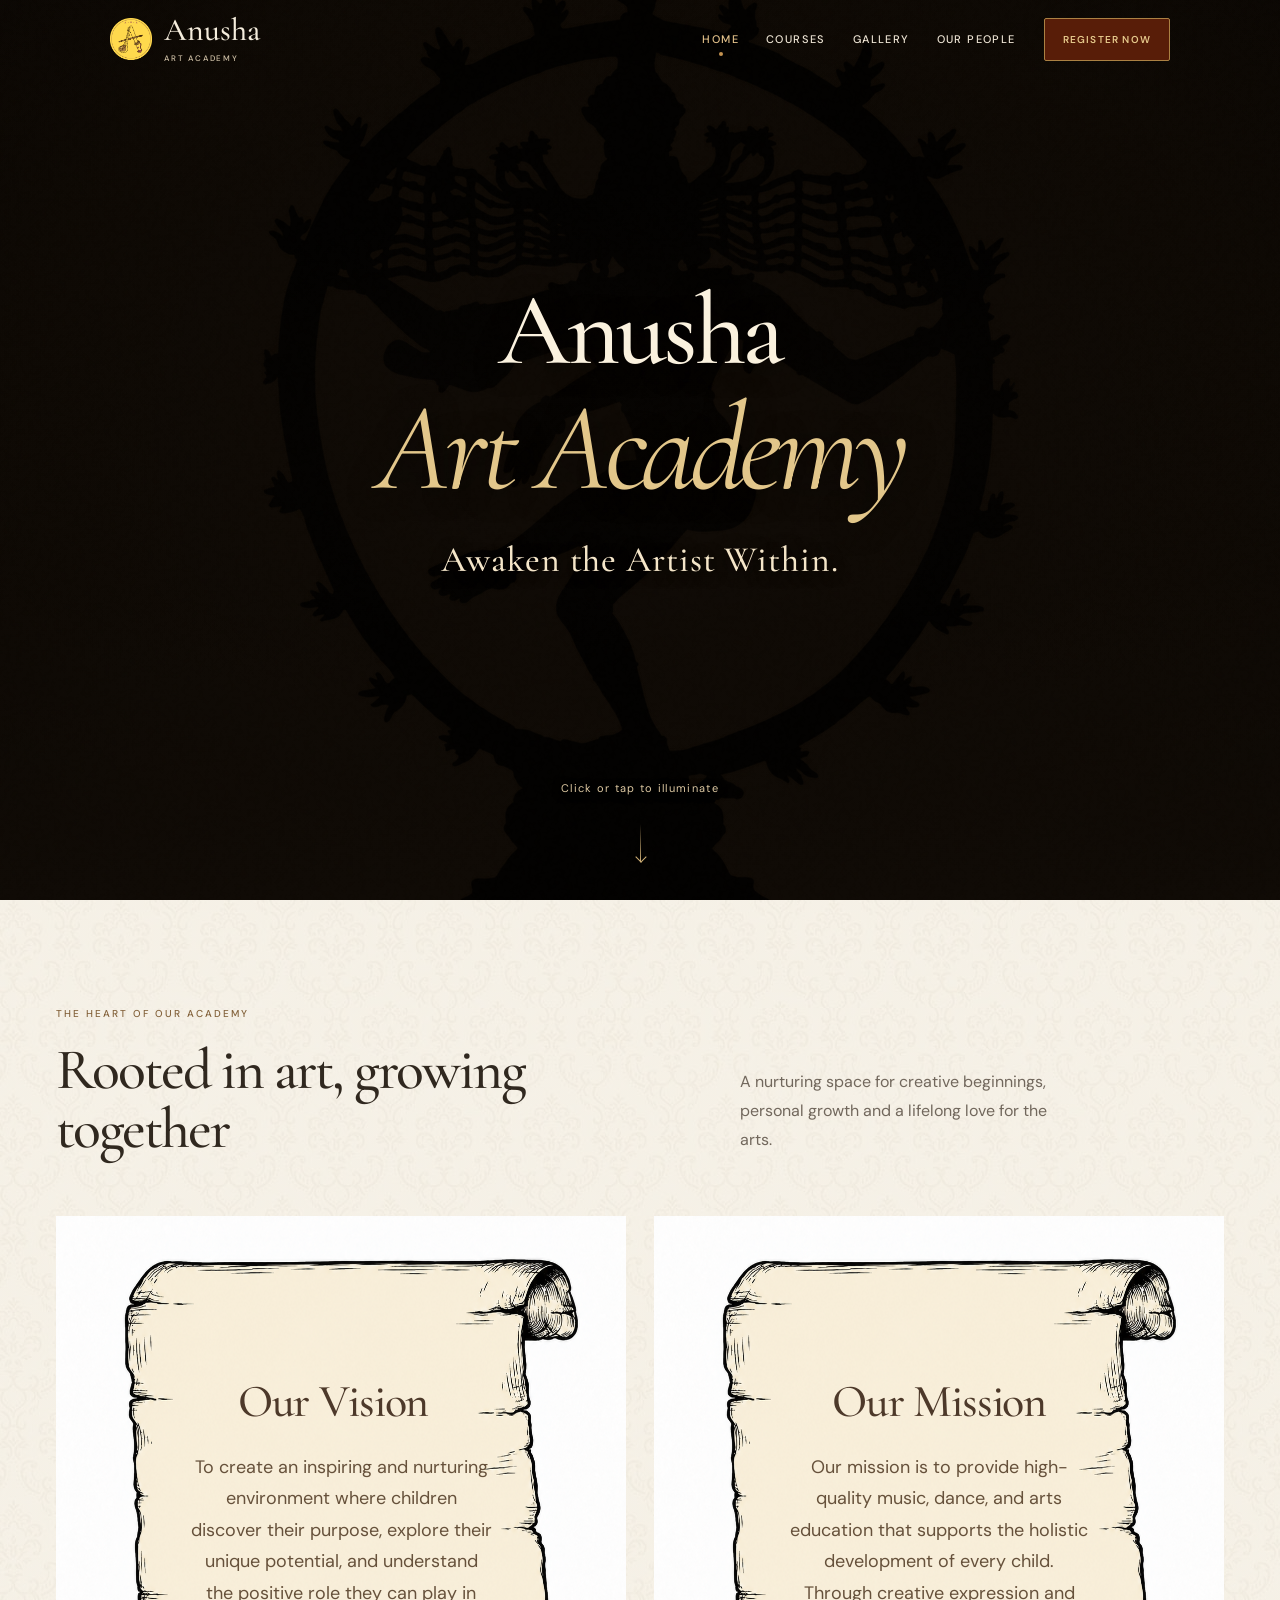
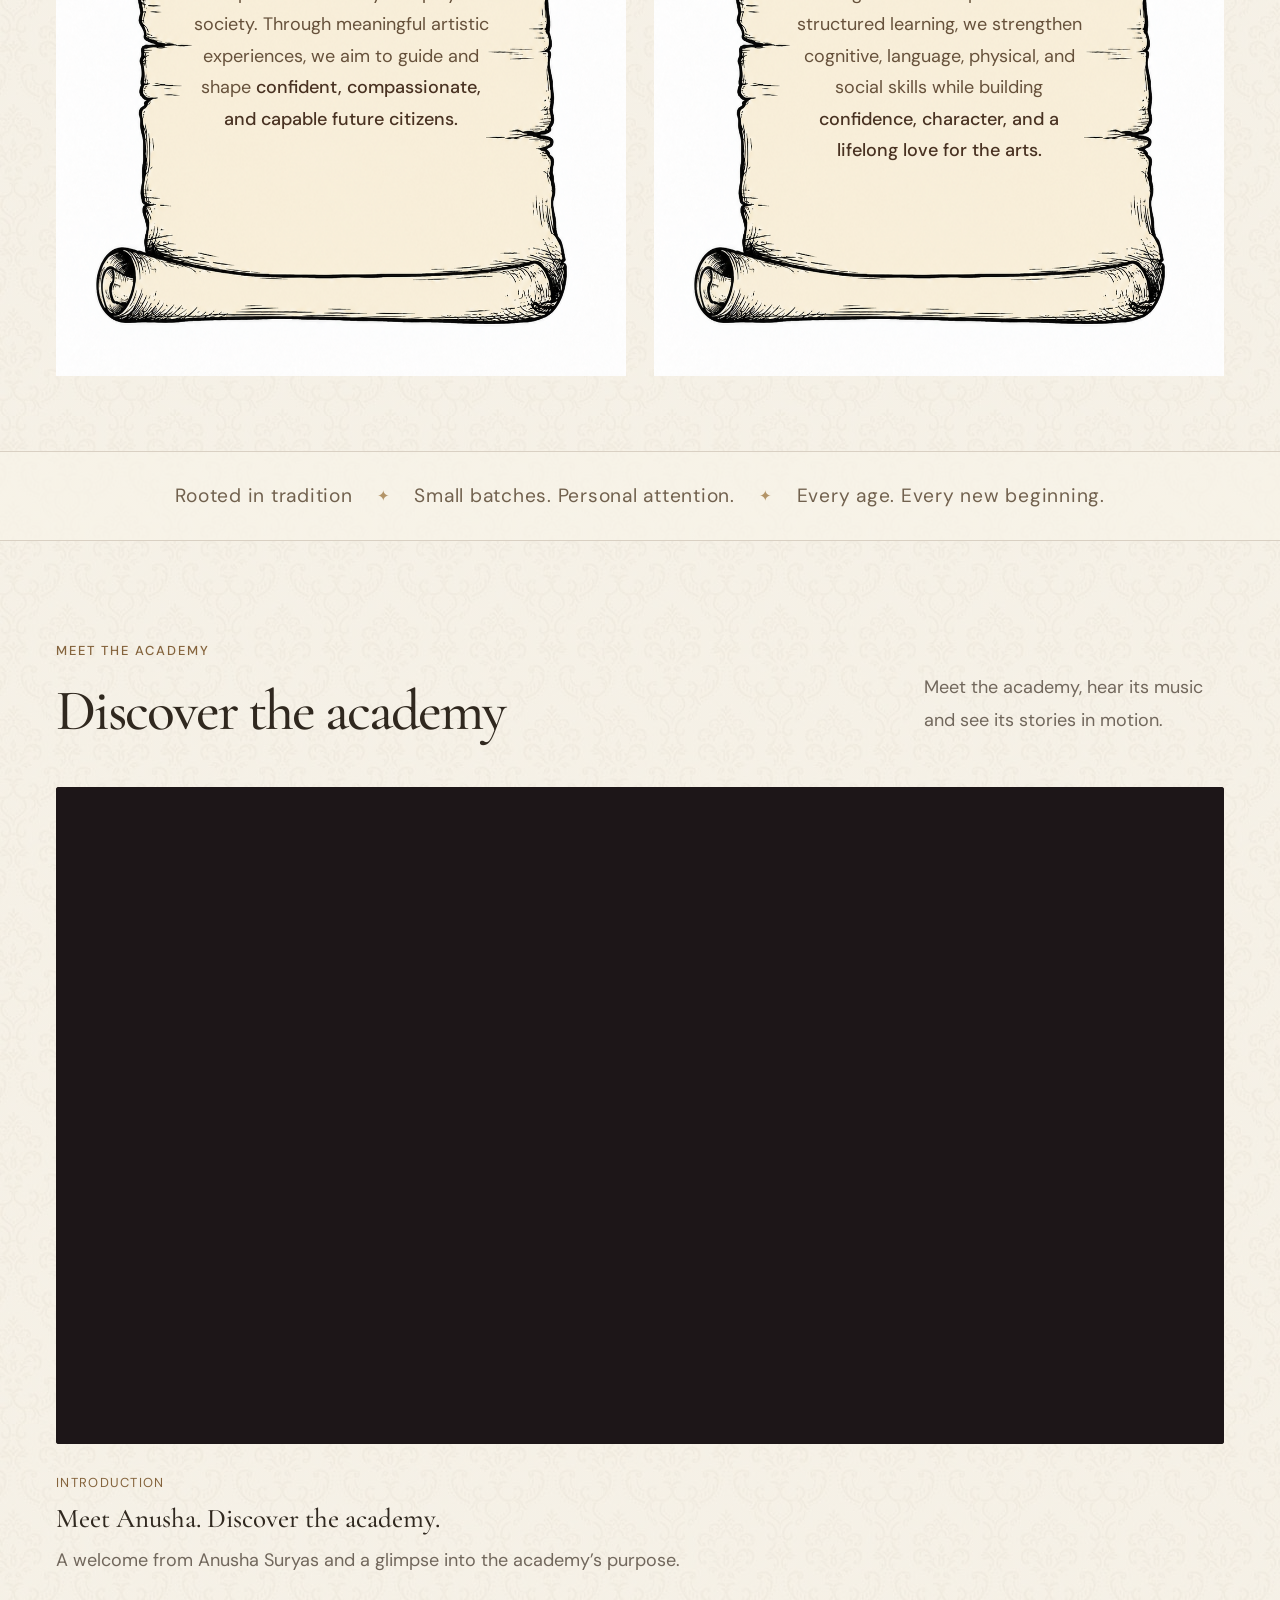
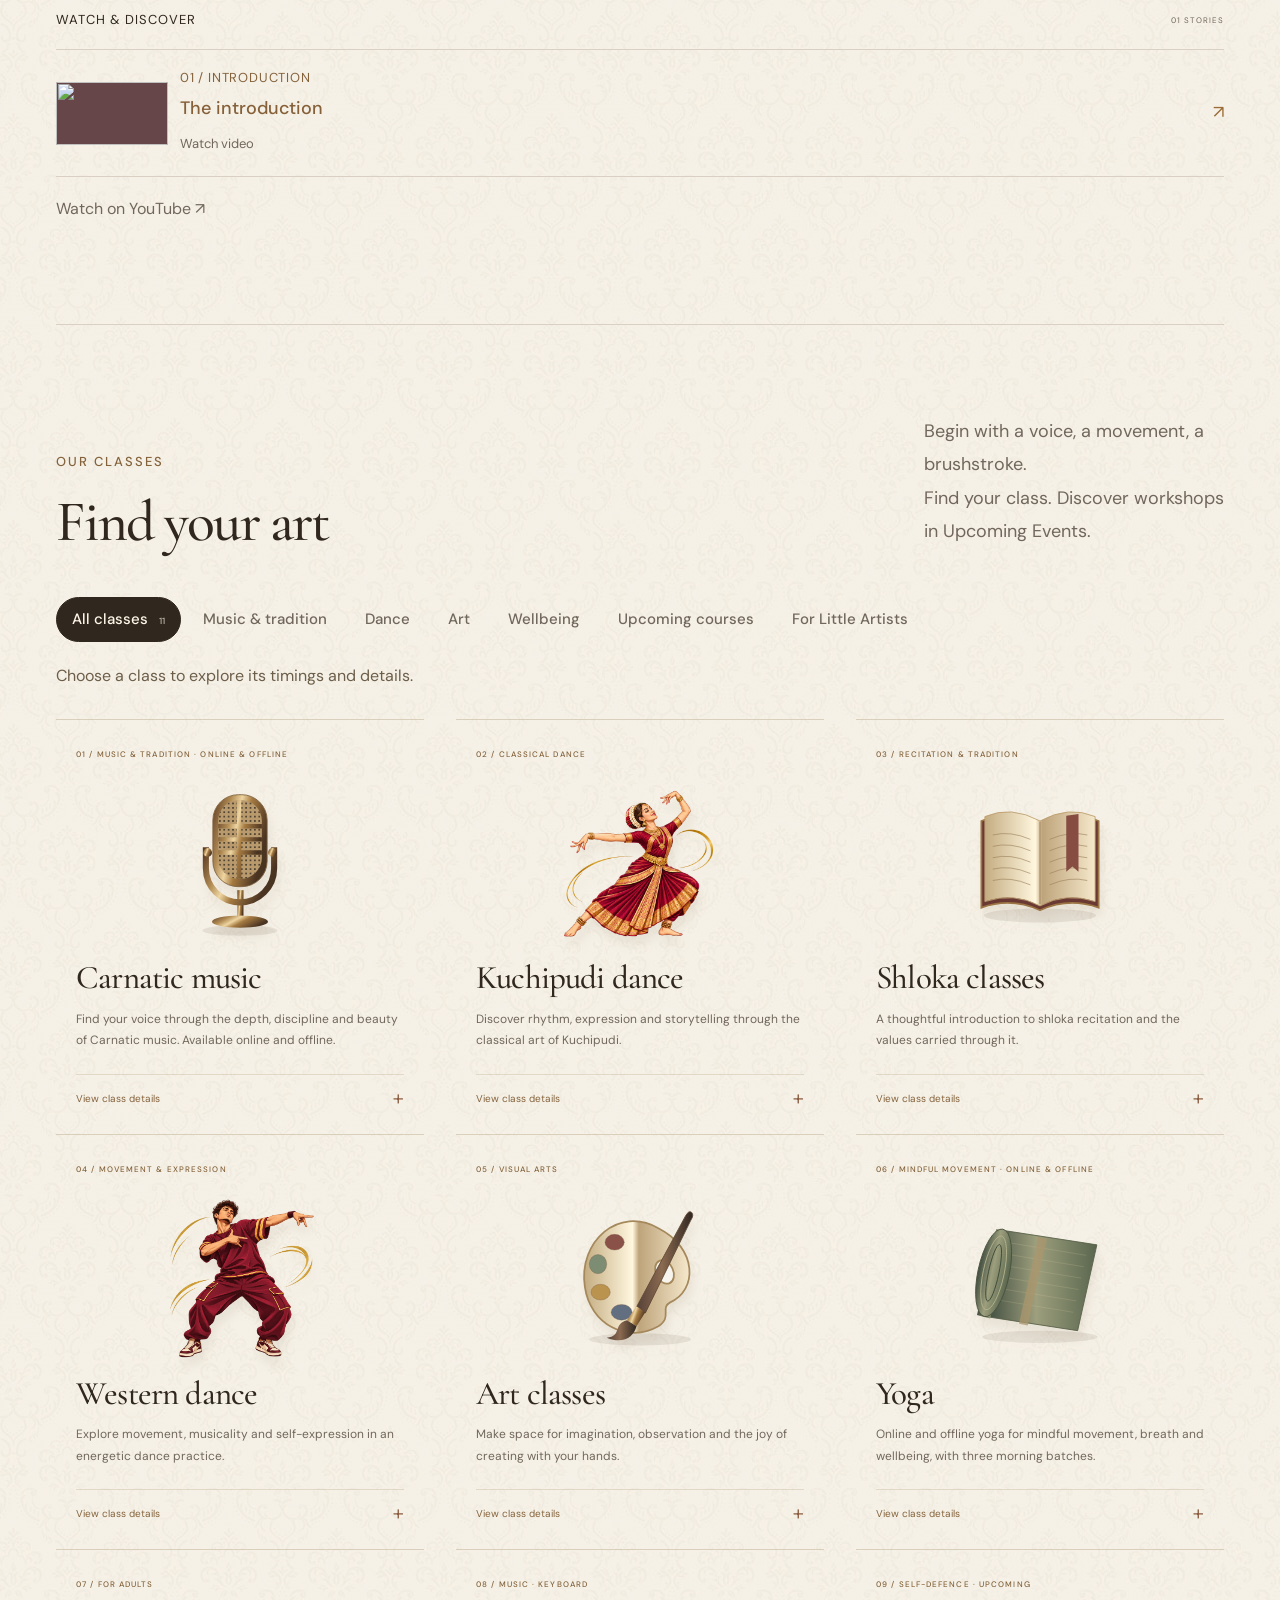
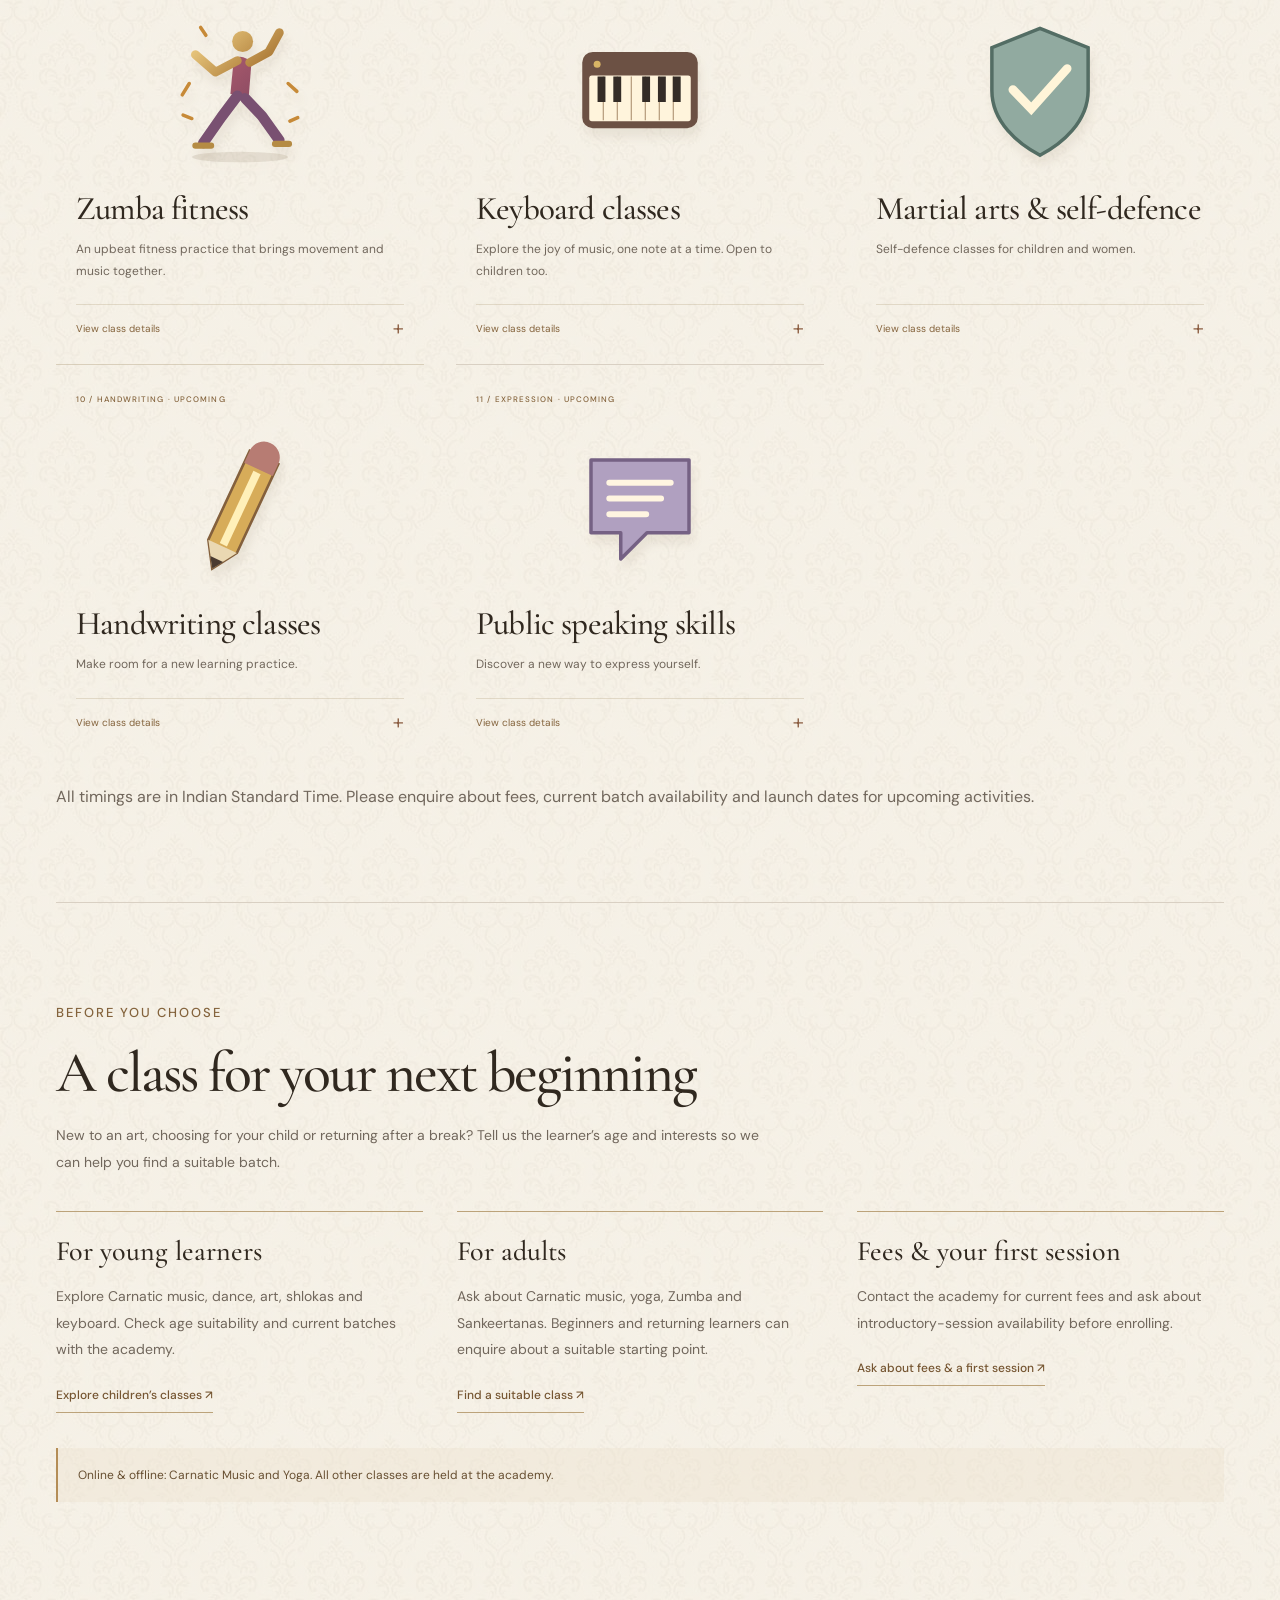
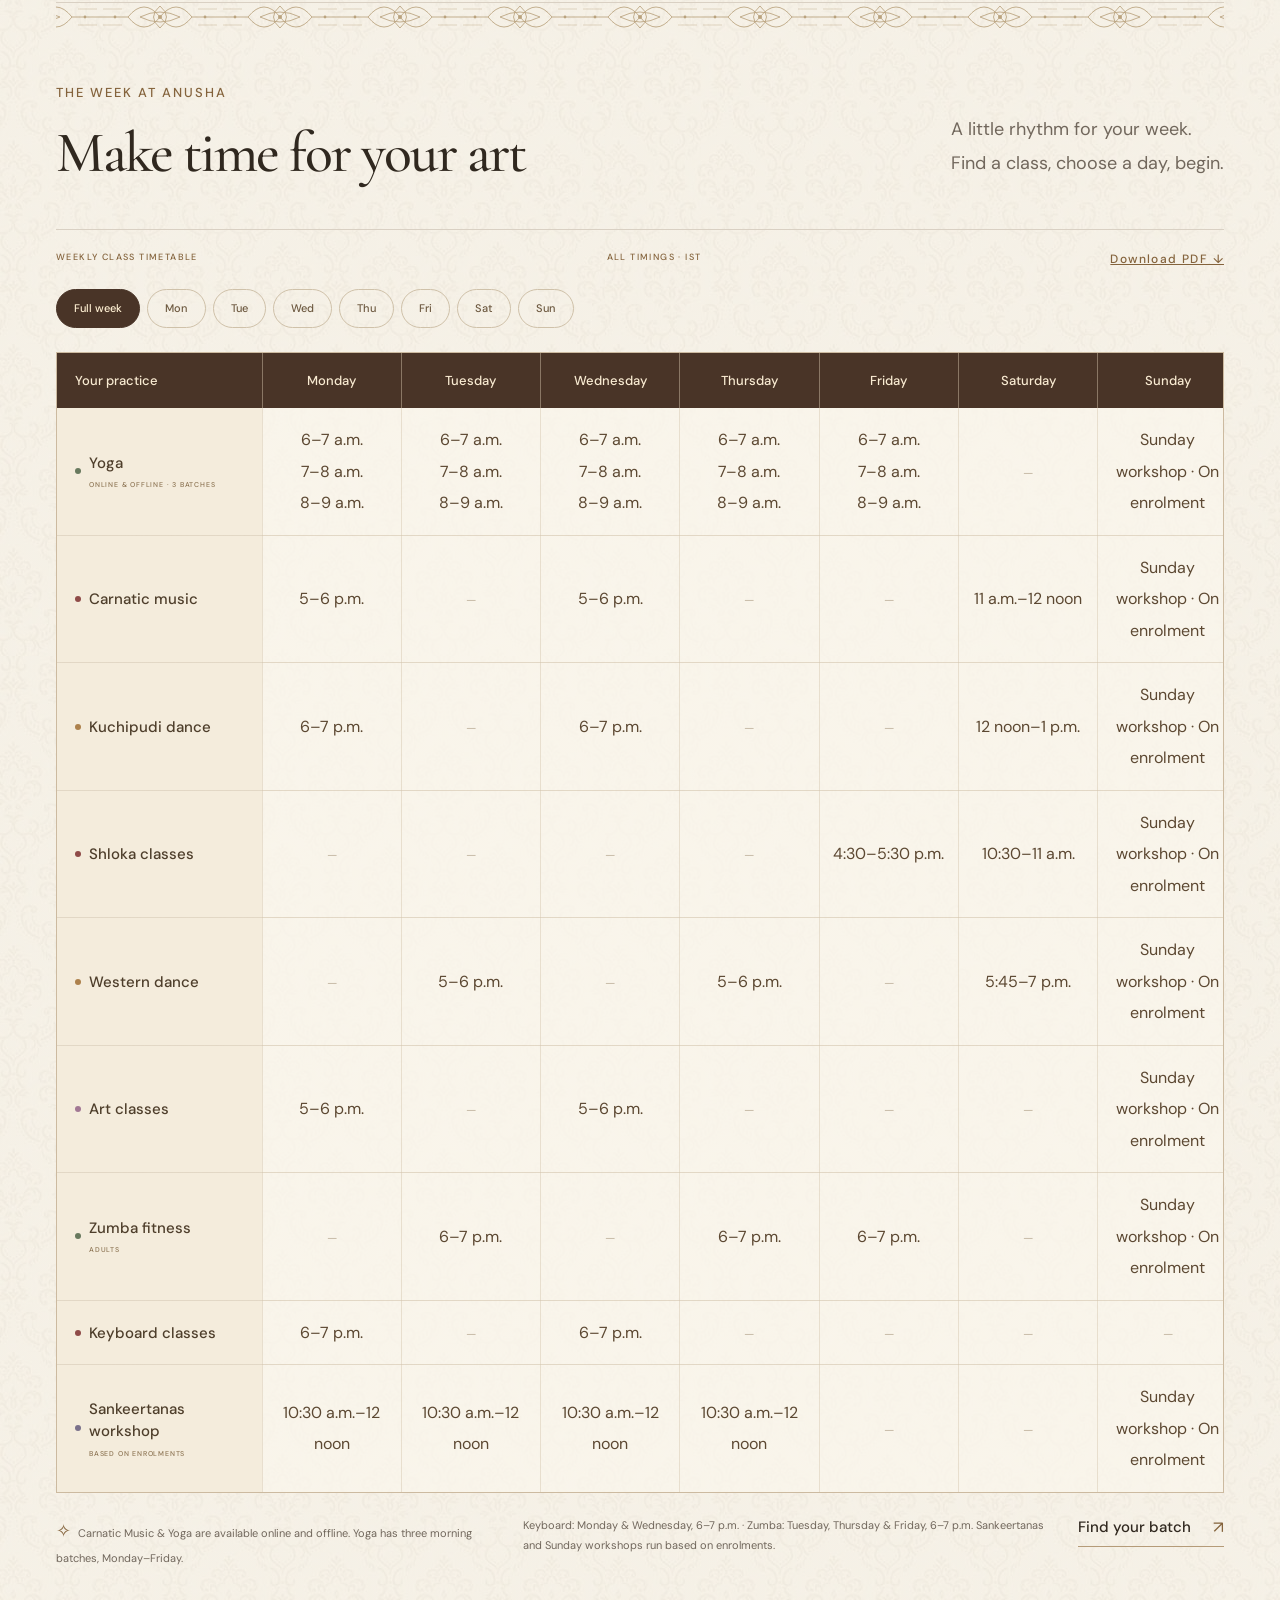
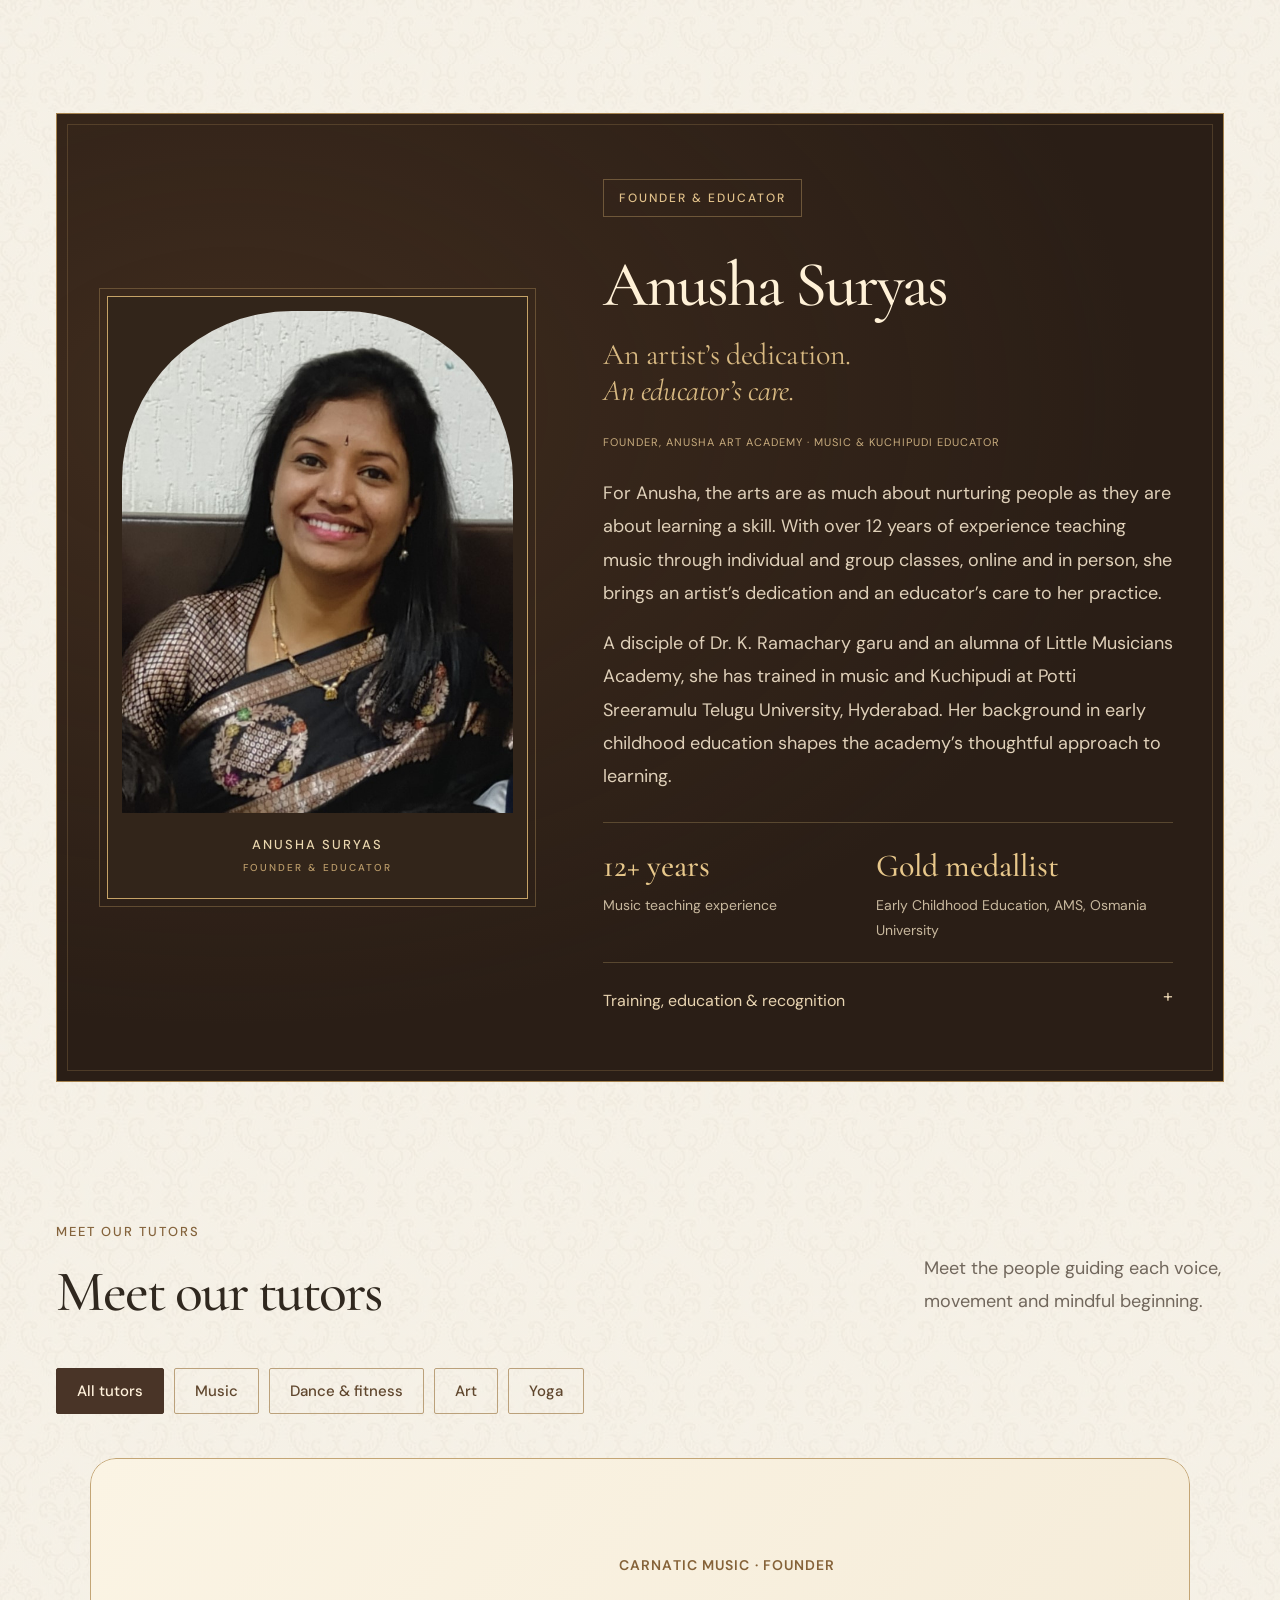
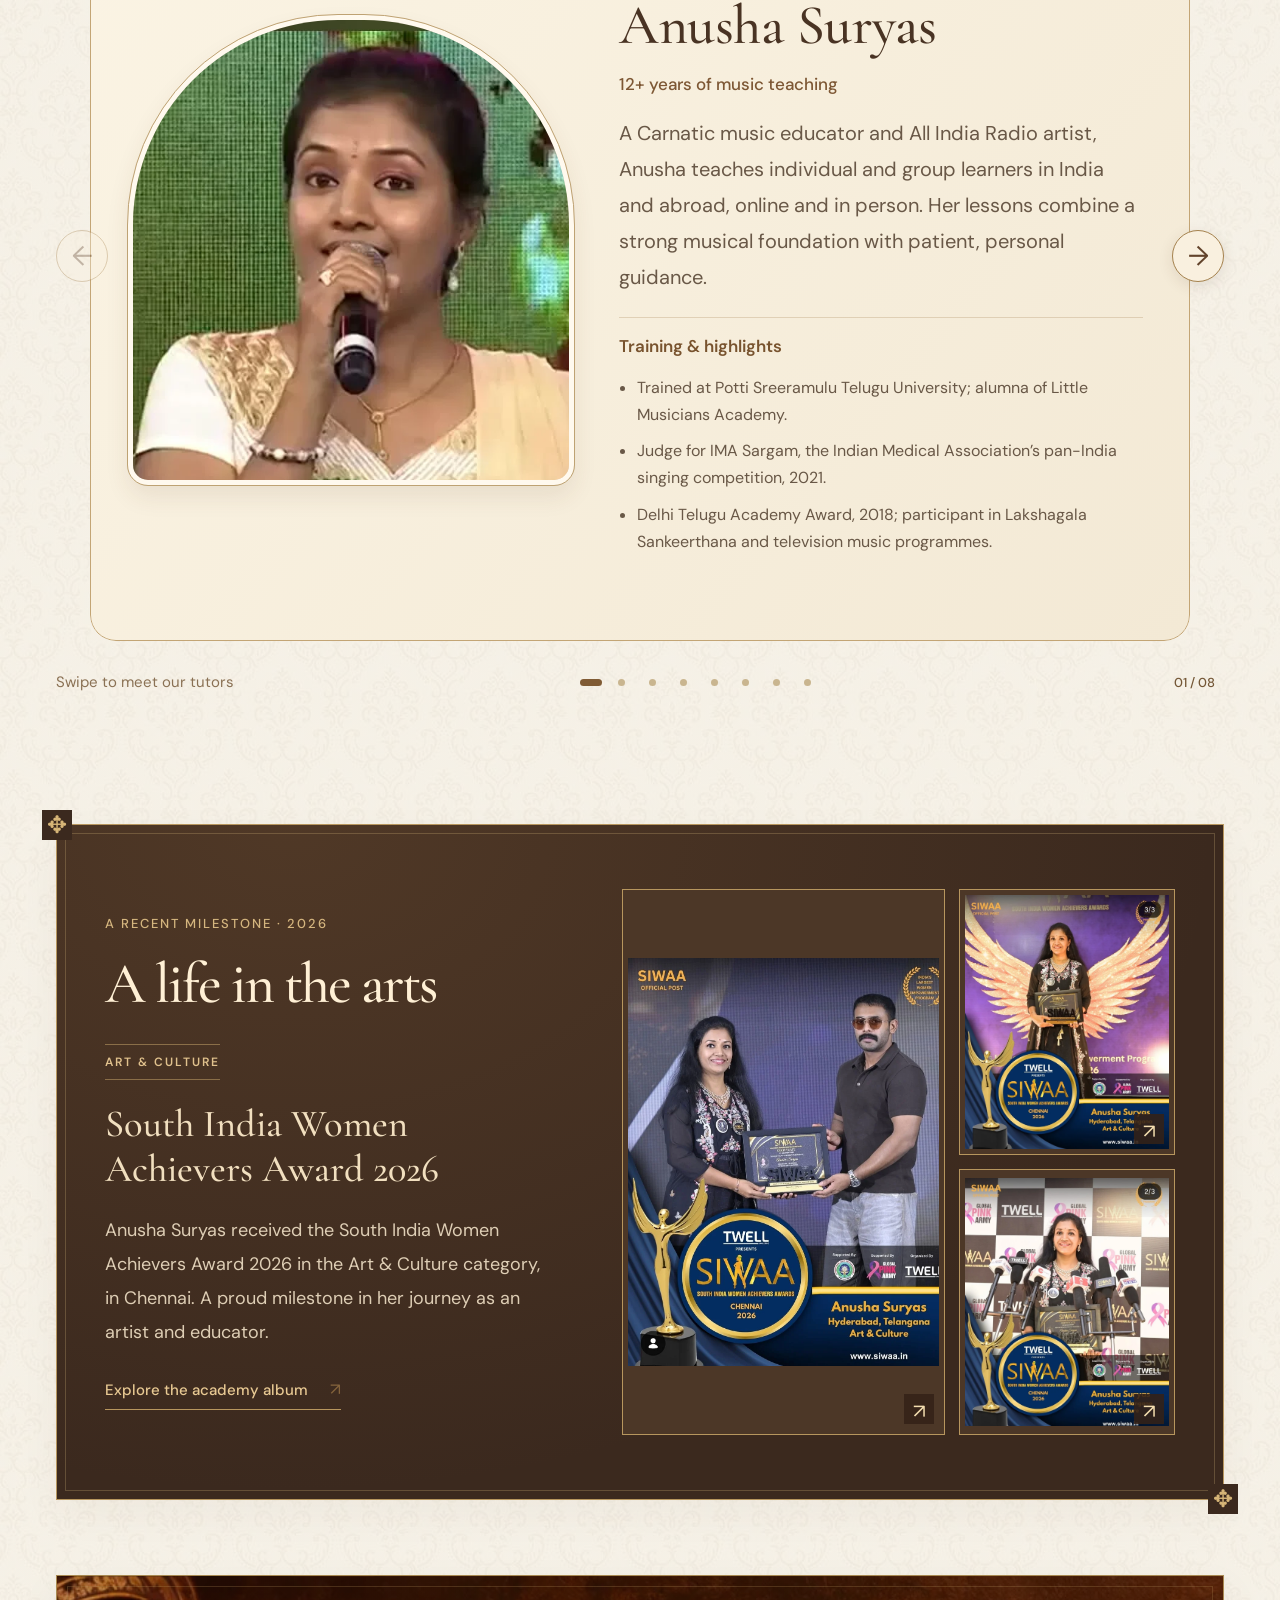
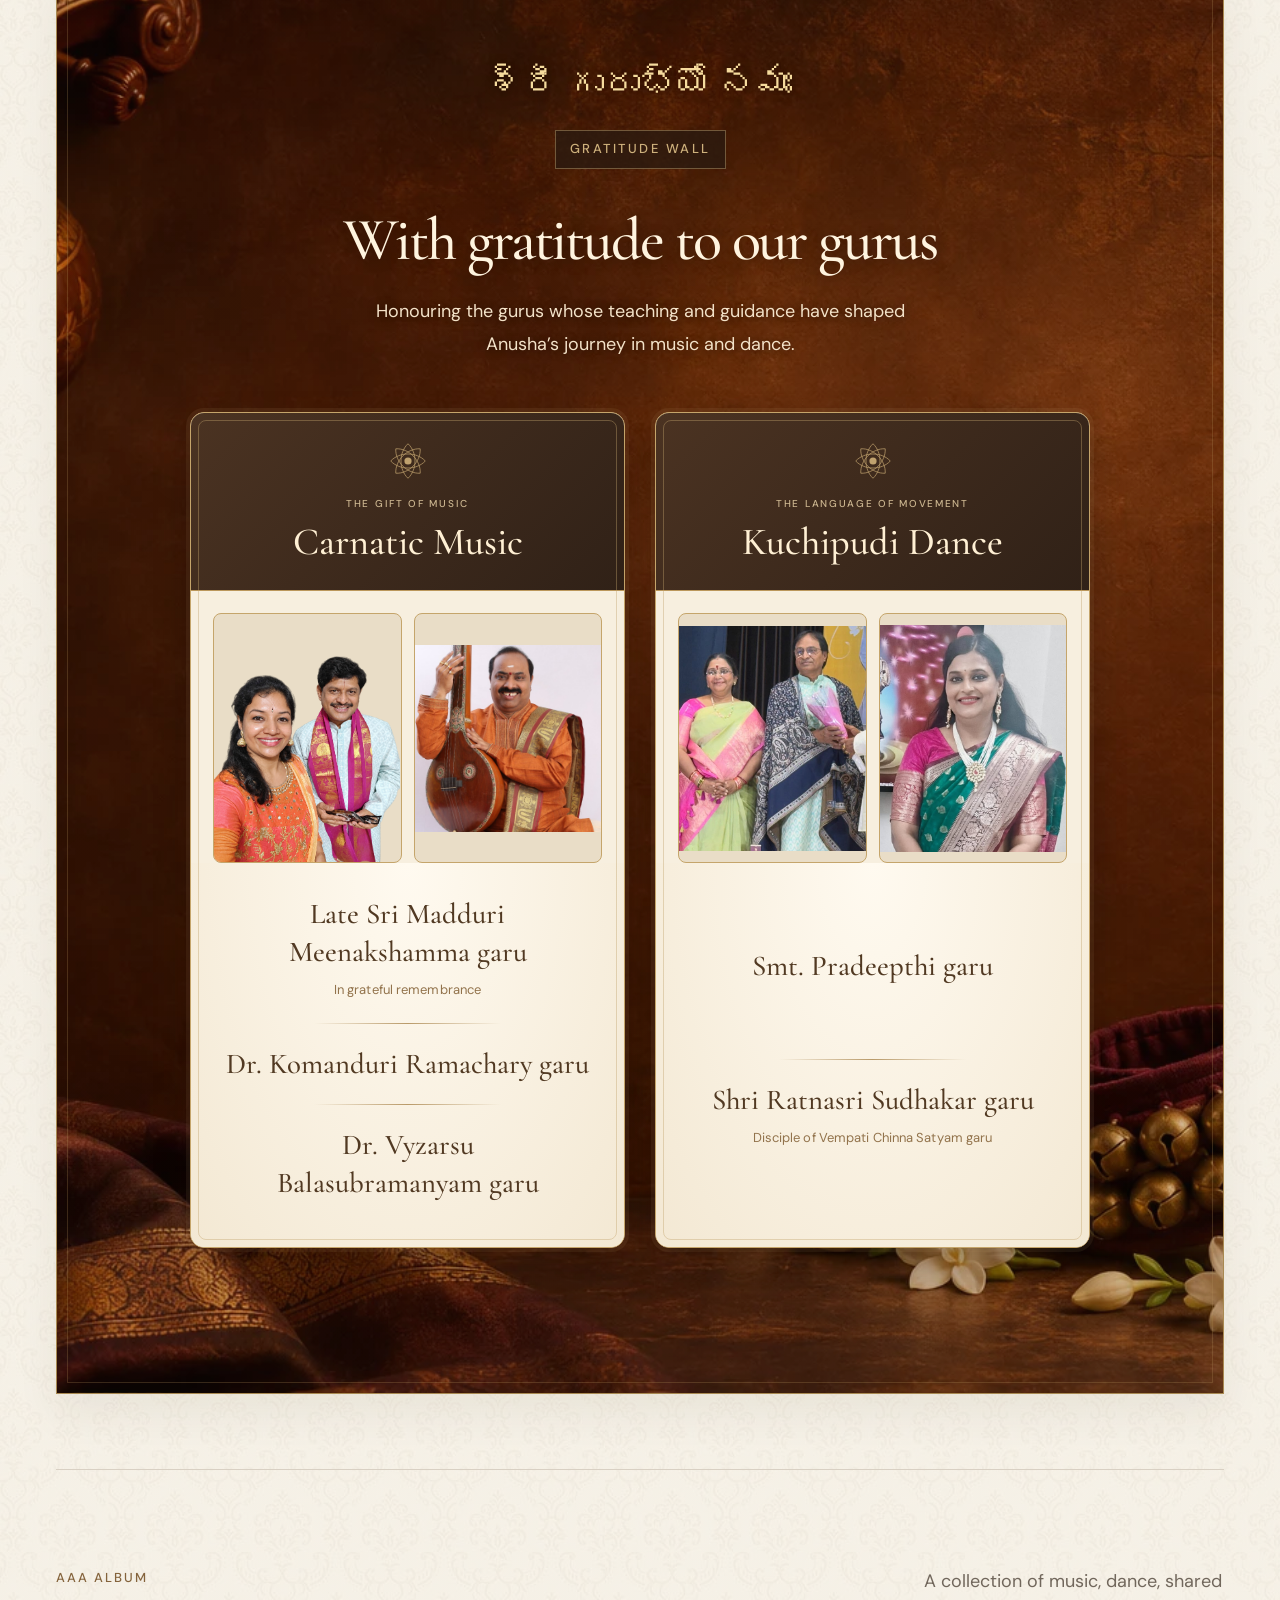
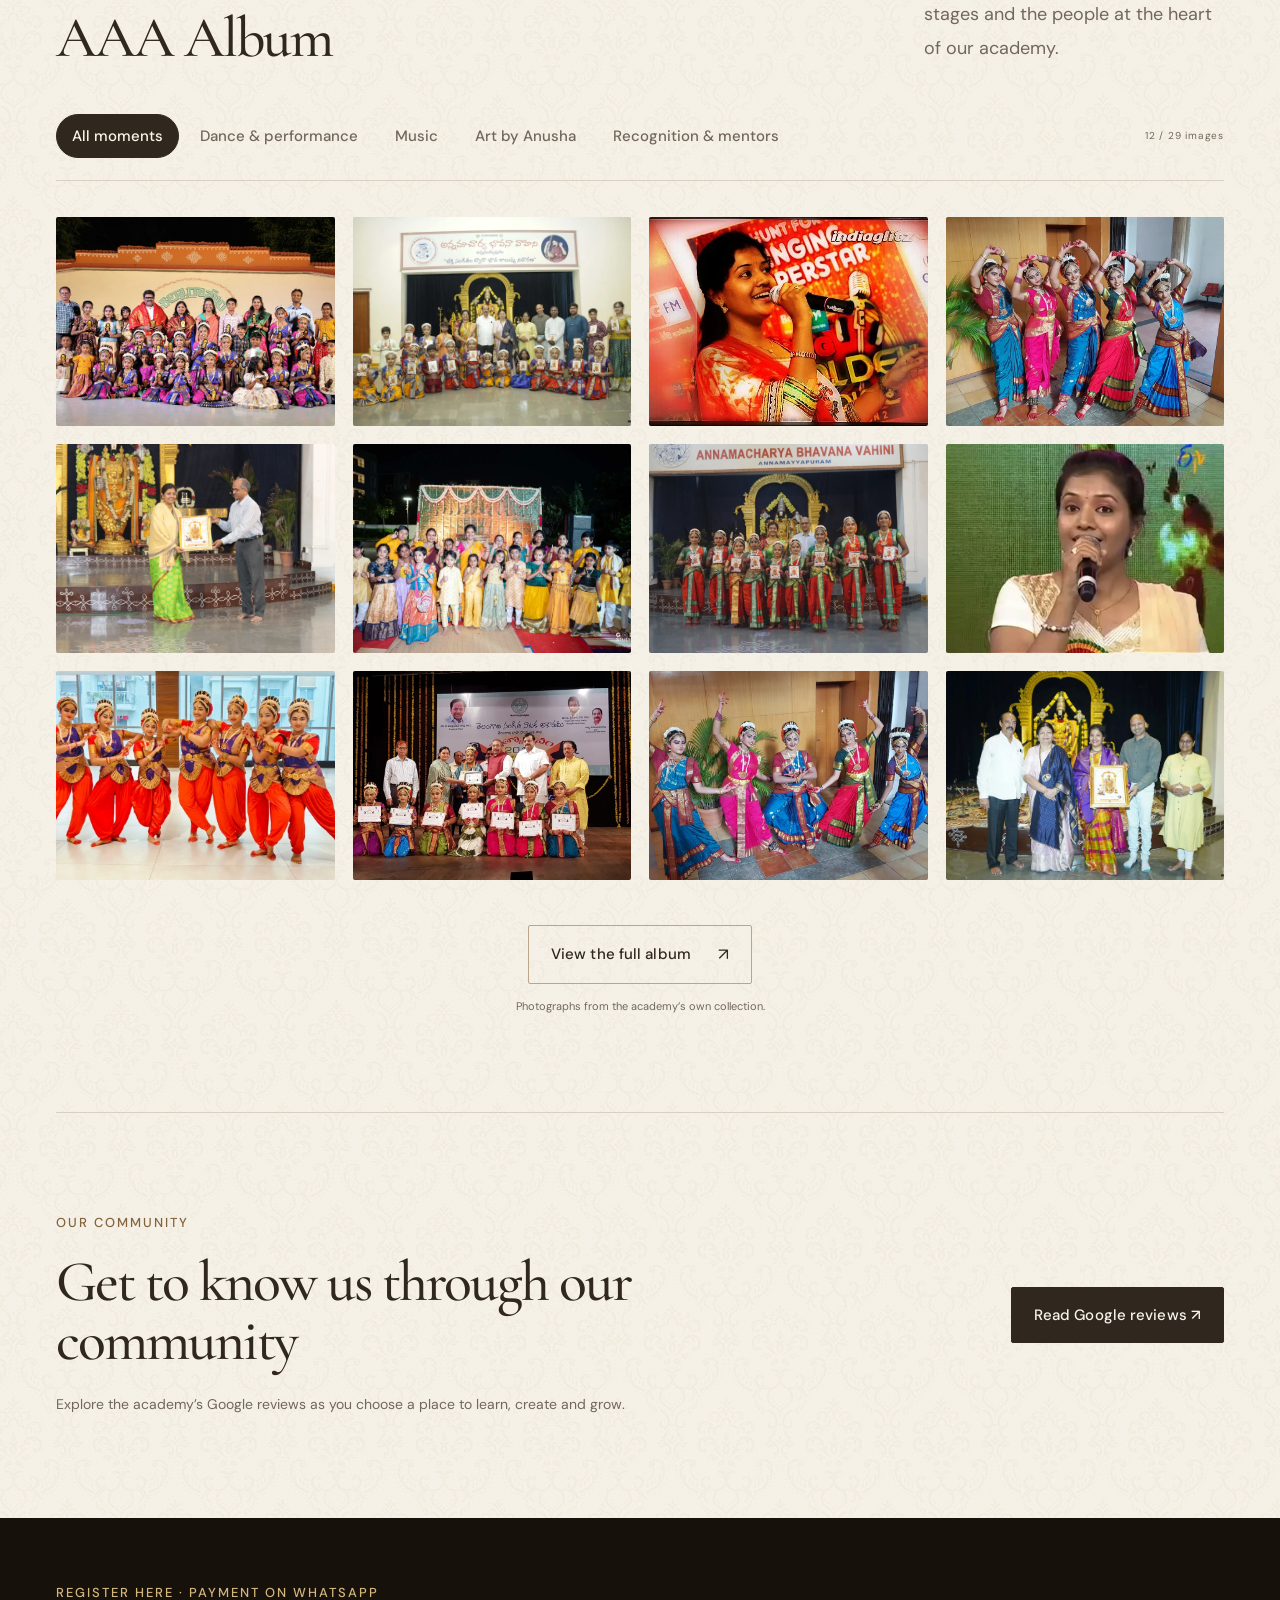
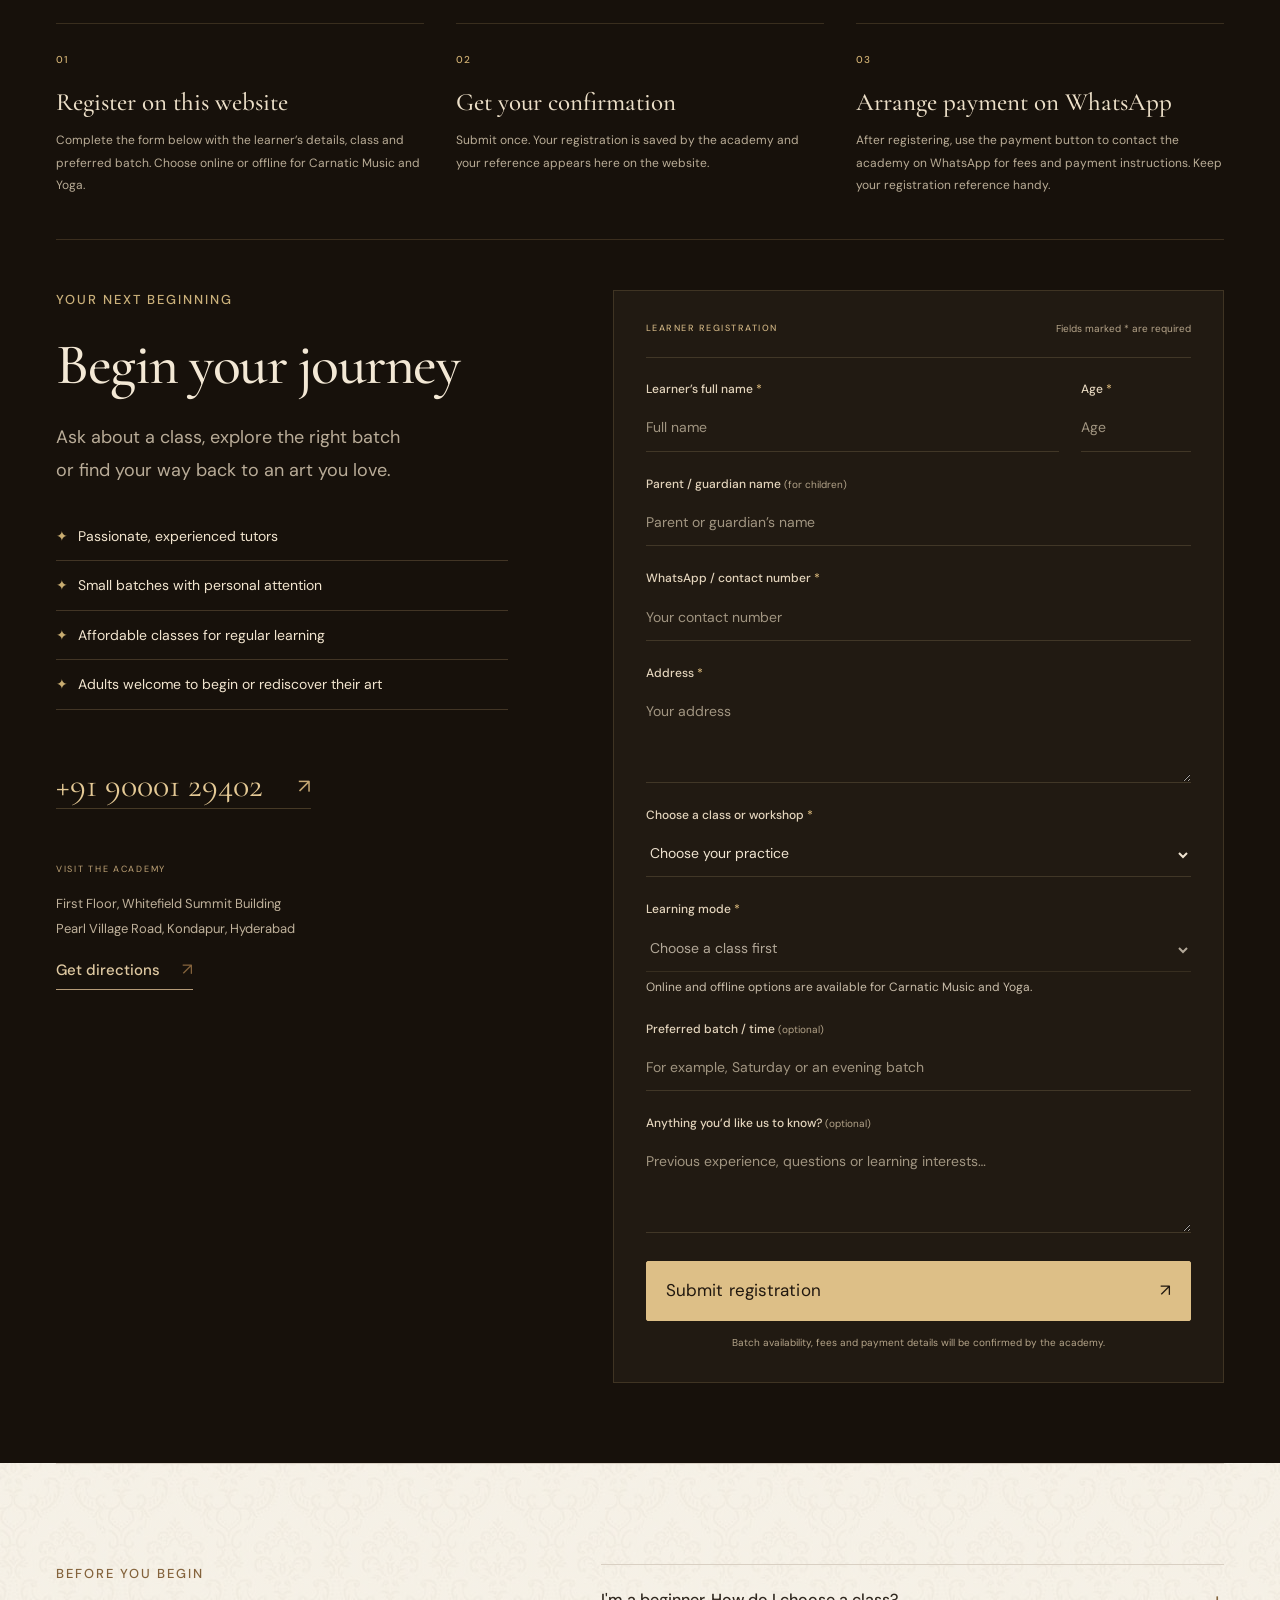
==== commit 831f4c94: "Prepare academy Firebase release with tutors, intro video and event images" ====
--- a/saved/1/index.html
+++ b/saved/1/index.html
@@ -14,9 +14,9 @@
 <link rel="stylesheet" href="experience.css?v=screen-fit-clean-20261121">
 <script src="hosting-config.js"></script>
 <script src="api-client.js?v=local-review-2" defer></script>
-<script src="media.js?v=contemporary-1" defer>
+<script src="media.js?v=intro-20261124" defer>
 </script>
-<script src="experience.js?v=guru-update-20261123" defer>
+<script src="experience.js?v=intro-20261124" defer>
 </script>
 <link rel="stylesheet" href="sculptures.css?v=screen-fit-clean-20261121">
 <script src="objects.js?v=selected-dance-details-20261123" defer>
@@ -39,19 +39,19 @@
 <link rel="stylesheet" href="faq-contact.css?v=restore-shortcuts-20261123">
 <script src="faq-contact.js?v=1" defer></script>
 <link rel="stylesheet" href="client-revisions.css?v=restore-shortcuts-20261123">
-<script src="academy-content.js?v=art-class-photo-20261123" defer></script>
+<script src="academy-content.js?v=final-tutors-20261124" defer></script>
 <script src="client-revisions.js?v=tutors-3" defer></script>
 <link rel="stylesheet" href="timetable.css?v=screen-fit-clean-20261121">
 <script src="timetable.js?v=art-keyboard-20261123" defer></script>
 <link rel="stylesheet" href="registration.css?v=single-submit-20261122">
 <script src="registration.js?v=local-review-2" defer></script>
 <link rel="stylesheet" href="readability.css?v=screen-fit-clean-20261121">
-<link rel="stylesheet" href="workshop-scroll.css?v=screen-fit-clean-20261121">
-<script src="workshop-scroll.js?v=local-review-2" defer></script>
-<link rel="stylesheet" href="people.css?v=art-class-photo-20261123">
+<link rel="stylesheet" href="workshop-scroll.css?v=events-enquiry-20261124">
+<script src="workshop-scroll.js?v=events-enquiry-20261124" defer></script>
+<link rel="stylesheet" href="people.css?v=final-tutors-20261124">
 <script src="client-polish.js?v=local-review-2" defer></script>
-<script src="people.js?v=art-class-photo-20261123" defer></script>
-<link rel="stylesheet" href="learning-updates.css?v=screen-fit-clean-20261121"><script src="view-count.js?v=local-review-2" defer></script><link rel="stylesheet" href="recovery-refinements.css?v=screen-fit-clean-20261121"><script src="album-slides.js?v=guru-update-20261123" defer></script><link rel="stylesheet" href="client-polish.css?v=object-shapes-20261123"></head>
+<script src="people.js?v=final-tutors-20261124" defer></script>
+<link rel="stylesheet" href="learning-updates.css?v=screen-fit-clean-20261121"><script src="view-count.js?v=local-review-2" defer></script><link rel="stylesheet" href="recovery-refinements.css?v=screen-fit-clean-20261121"><script src="album-slides.js?v=guru-update-20261123" defer></script><link rel="stylesheet" href="client-polish.css?v=full-width-video-20261124"></head>
 <body class="contemporary">
 <a class="skip" href="#main">Skip to content</a>
 
@@ -151,7 +151,7 @@
 </div>
 <video id="academy-video" controls playsinline preload="none" hidden>
 </video>
-<iframe id="academy-embed" title="Academy video" allow="autoplay; fullscreen; picture-in-picture" allowfullscreen hidden>
+<iframe id="academy-embed" referrerpolicy="strict-origin-when-cross-origin" title="Academy video" allow="autoplay; fullscreen; picture-in-picture" allowfullscreen hidden>
 </iframe>
 </div>
 <div class="film-caption" aria-live="polite">
@@ -258,7 +258,7 @@
 </section>
 <section class="gratitude section" id="gratitude" aria-labelledby="gratitude-title">
  <div class="gratitude-intro"><img class="gratitude-motif" src="assets/muggu.svg" alt="" aria-hidden="true" width="70" height="70"><p class="guru-salutation" lang="te">శ్రీ గురుభ్యో నమః</p><p class="eyebrow">GRATITUDE WALL</p><h2 id="gratitude-title">With gratitude to our gurus</h2><p>Honouring the gurus whose teaching and guidance have shaped Anusha’s journey in music and dance.</p></div>
- <div class="guru-groups"><article class="guru-dedication"><div class="guru-panel-heading"><svg class="guru-flower" viewBox="0 0 64 64" fill="none" aria-hidden="true"><path d="M32 8C19 20 19 44 32 56C45 44 45 20 32 8Z" stroke="currentColor"/><path d="M8 32C20 19 44 19 56 32C44 45 20 45 8 32Z" stroke="currentColor"/><path d="M15 15C14 33 31 50 49 49C50 31 33 14 15 15Z" stroke="currentColor"/><path d="M49 15C31 14 14 31 15 49C33 50 50 33 49 15Z" stroke="currentColor"/><circle cx="32" cy="32" r="5" fill="currentColor"/></svg><span class="guru-discipline">THE GIFT OF MUSIC</span><h3>Carnatic Music</h3></div><div class="guru-photos" aria-label="Carnatic Music guru photographs"><img src="assets/people/music-guru-tribute.png" alt="Carnatic Music guru tribute photograph 1" loading="lazy" decoding="async" width="450" height="550"><img src="assets/people/music-guru-portrait.png" alt="Carnatic Music guru tribute photograph 2" loading="lazy" decoding="async" width="450" height="550"></div><ul><li>Late Sri Madduri Meenakshamma garu<small>In grateful remembrance</small></li><li>Dr. Komanduri Ramachary garu</li><li>Dr. Vyzarsu Balasubramanyam garu</li></ul></article><article class="guru-dedication"><div class="guru-panel-heading"><svg class="guru-flower" viewBox="0 0 64 64" fill="none" aria-hidden="true"><path d="M32 8C19 20 19 44 32 56C45 44 45 20 32 8Z" stroke="currentColor"/><path d="M8 32C20 19 44 19 56 32C44 45 20 45 8 32Z" stroke="currentColor"/><path d="M15 15C14 33 31 50 49 49C50 31 33 14 15 15Z" stroke="currentColor"/><path d="M49 15C31 14 14 31 15 49C33 50 50 33 49 15Z" stroke="currentColor"/><circle cx="32" cy="32" r="5" fill="currentColor"/></svg><span class="guru-discipline">THE LANGUAGE OF MOVEMENT</span><h3>Kuchipudi Dance</h3></div><div class="guru-photos" aria-label="Kuchipudi Dance guru photographs"><img src="assets/people/dance-gurus-tribute.png" alt="Kuchipudi Dance guru tribute photograph 1" loading="lazy" decoding="async" width="450" height="550"><img src="assets/people/dance-guru-portrait.png" alt="Kuchipudi Dance guru tribute photograph 2" loading="lazy" decoding="async" width="450" height="550"></div><ul><li>Smt. Pradeepthi garu</li><li>Shri Ratnasri Sudhakar garu<small>Disciple of Vempati Chinna Satyam garu</small></li></ul></article></div>
+ <div class="guru-groups"><article class="guru-dedication"><div class="guru-panel-heading"><svg class="guru-flower" viewBox="0 0 64 64" fill="none" aria-hidden="true"><path d="M32 8C19 20 19 44 32 56C45 44 45 20 32 8Z" stroke="currentColor"/><path d="M8 32C20 19 44 19 56 32C44 45 20 45 8 32Z" stroke="currentColor"/><path d="M15 15C14 33 31 50 49 49C50 31 33 14 15 15Z" stroke="currentColor"/><path d="M49 15C31 14 14 31 15 49C33 50 50 33 49 15Z" stroke="currentColor"/><circle cx="32" cy="32" r="5" fill="currentColor"/></svg><span class="guru-discipline">THE GIFT OF MUSIC</span><h3>Carnatic Music</h3></div><div class="guru-photos" aria-label="Carnatic Music guru photographs"><img src="assets/people/music-guru-tribute-cutout.png" alt="Carnatic Music guru tribute photograph 1" loading="lazy" decoding="async" width="450" height="550"><img src="assets/people/music-guru-portrait.png" alt="Carnatic Music guru tribute photograph 2" loading="lazy" decoding="async" width="450" height="550"></div><ul><li>Late Sri Madduri Meenakshamma garu<small>In grateful remembrance</small></li><li>Dr. Komanduri Ramachary garu</li><li>Dr. Vyzarsu Balasubramanyam garu</li></ul></article><article class="guru-dedication"><div class="guru-panel-heading"><svg class="guru-flower" viewBox="0 0 64 64" fill="none" aria-hidden="true"><path d="M32 8C19 20 19 44 32 56C45 44 45 20 32 8Z" stroke="currentColor"/><path d="M8 32C20 19 44 19 56 32C44 45 20 45 8 32Z" stroke="currentColor"/><path d="M15 15C14 33 31 50 49 49C50 31 33 14 15 15Z" stroke="currentColor"/><path d="M49 15C31 14 14 31 15 49C33 50 50 33 49 15Z" stroke="currentColor"/><circle cx="32" cy="32" r="5" fill="currentColor"/></svg><span class="guru-discipline">THE LANGUAGE OF MOVEMENT</span><h3>Kuchipudi Dance</h3></div><div class="guru-photos" aria-label="Kuchipudi Dance guru photographs"><img src="assets/people/dance-gurus-tribute.png" alt="Kuchipudi Dance guru tribute photograph 1" loading="lazy" decoding="async" width="450" height="550"><img src="assets/people/dance-guru-portrait.png" alt="Kuchipudi Dance guru tribute photograph 2" loading="lazy" decoding="async" width="450" height="550"></div><ul><li>Smt. Pradeepthi garu</li><li>Shri Ratnasri Sudhakar garu<small>Disciple of Vempati Chinna Satyam garu</small></li></ul></article></div>
 </section>
 
 
--- a/saved/1/workshop-scroll.css
+++ b/saved/1/workshop-scroll.css
@@ -41,3 +41,9 @@
 .weekly-copy .weekly-presents{font-size:16px;letter-spacing:2.5px;margin:12px 0}
 .weekly-copy h2{font-size:clamp(30px,4vw,42px)}
 @media(max-width:700px){.weekly-copy .weekly-presents{font-size:14px}.weekly-copy h2{font-size:32px}}
+
+.events-document-image{margin:18px 0;width:100%}
+.events-document-image img{display:block;width:100%;height:auto;object-fit:contain;border-radius:6px}
+
+.events-enquiry{margin:28px 0 12px;padding-top:20px;border-top:1px solid #b6976966}
+.events-enquiry a{line-height:1.7;overflow-wrap:anywhere}
--- a/saved/1/people.css
+++ b/saved/1/people.css
@@ -234,8 +234,8 @@
 .guru-photos img{display:block;width:100%;height:250px;object-fit:contain;background:#e9ddc7;border:1px solid #c5a56b;border-radius:8px}
 @media(max-width:700px){.guru-photos{padding:18px 18px 0;gap:10px}.guru-photos img{height:210px}}
 
-/* The art tutor’s supplied classroom photograph retains the full group. */
-.tutor-track .tutor-portrait.tutor-group-photo{height:auto;aspect-ratio:1280/572;width:100%;max-width:none;border-radius:16px;margin:0;align-self:center}
-.tutor-portrait.tutor-group-photo img{object-fit:contain;object-position:center}
-
-.contemporary .tutor-track .faculty-card.faculty-group-card{grid-template-columns:1fr;gap:28px}
+/* All tutors share the same portrait frame and profile layout as Roohith. */
+.tutor-track .tutor-portrait.tutor-group-photo img{object-fit:contain;object-position:center}
+.tutor-track .faculty-cropped-portrait .tutor-portrait{background:#080808}
+/* Crop Khushbu's supplied poster to the photograph within the shared frame. */
+.tutor-track .faculty-cropped-portrait .tutor-portrait img{position:absolute;right:0;top:0;width:284.444444%;height:auto;max-width:none;object-fit:fill;object-position:center}
--- a/saved/1/client-polish.css
+++ b/saved/1/client-polish.css
@@ -92,3 +92,12 @@
 #practice-content .shape-fitness .sculpture-description{font-size:11px}
 #practice-content .shape-fitness .practice-enquire{font-size:10px;padding:10px 8px;gap:5px}
 @media(max-width:540px){#practice-content .shape-fitness .sculpture-surface{padding-inline:88px}}
+
+/* Full-width film screen; video choices always follow below. */
+.contemporary #films .film-theatre{grid-template-columns:minmax(0,1fr);gap:30px}
+.contemporary #films .film-stage{aspect-ratio:16/9;width:100%}
+.contemporary #films .film-playlist{width:100%;min-width:0}
+.contemporary #films .film-playlist #film-list{display:grid;grid-template-columns:repeat(auto-fit,minmax(min(100%,280px),1fr));gap:0 28px}
+.contemporary #films .film-thumb{width:112px;height:63px;aspect-ratio:16/9}
+.contemporary #films .film-note{margin-top:0;padding-top:18px}
+@media(max-width:700px){.contemporary #films .film-theatre{gap:24px}.contemporary #films .film-thumb{width:96px;height:54px}}
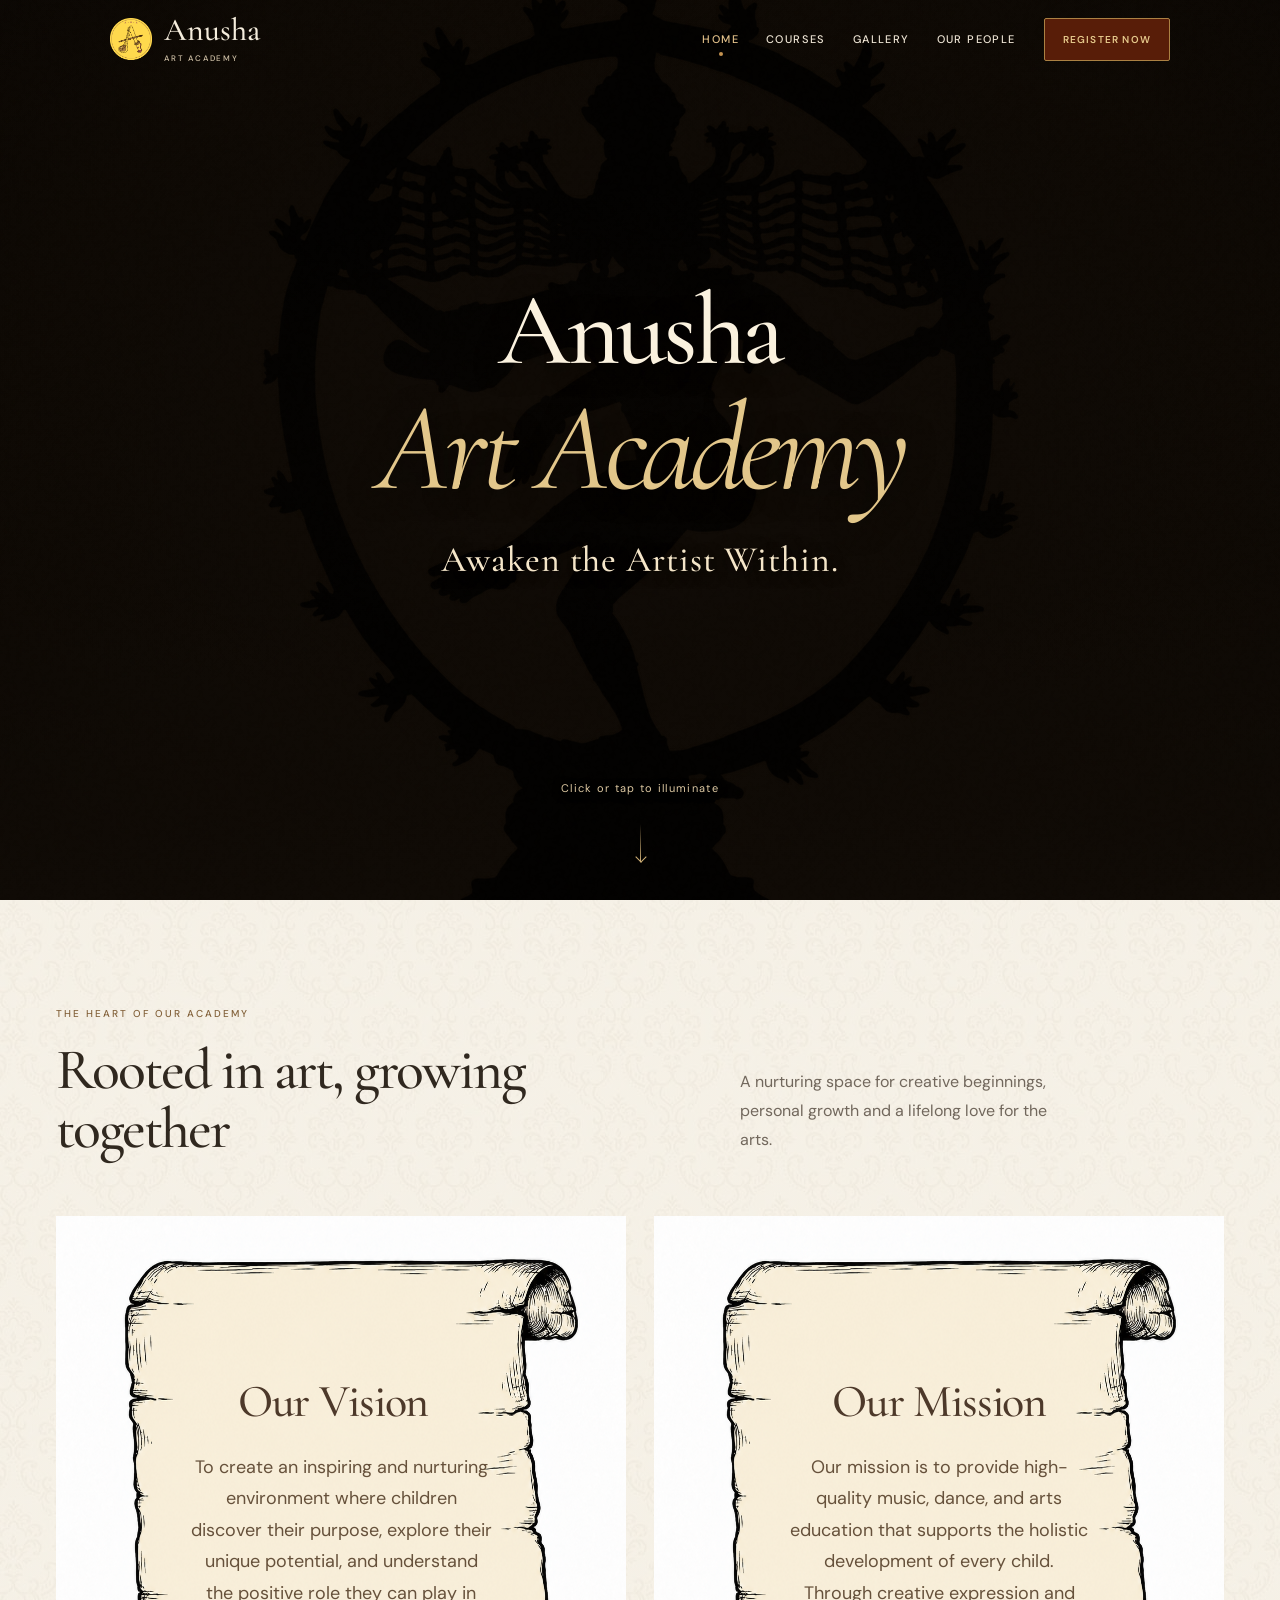
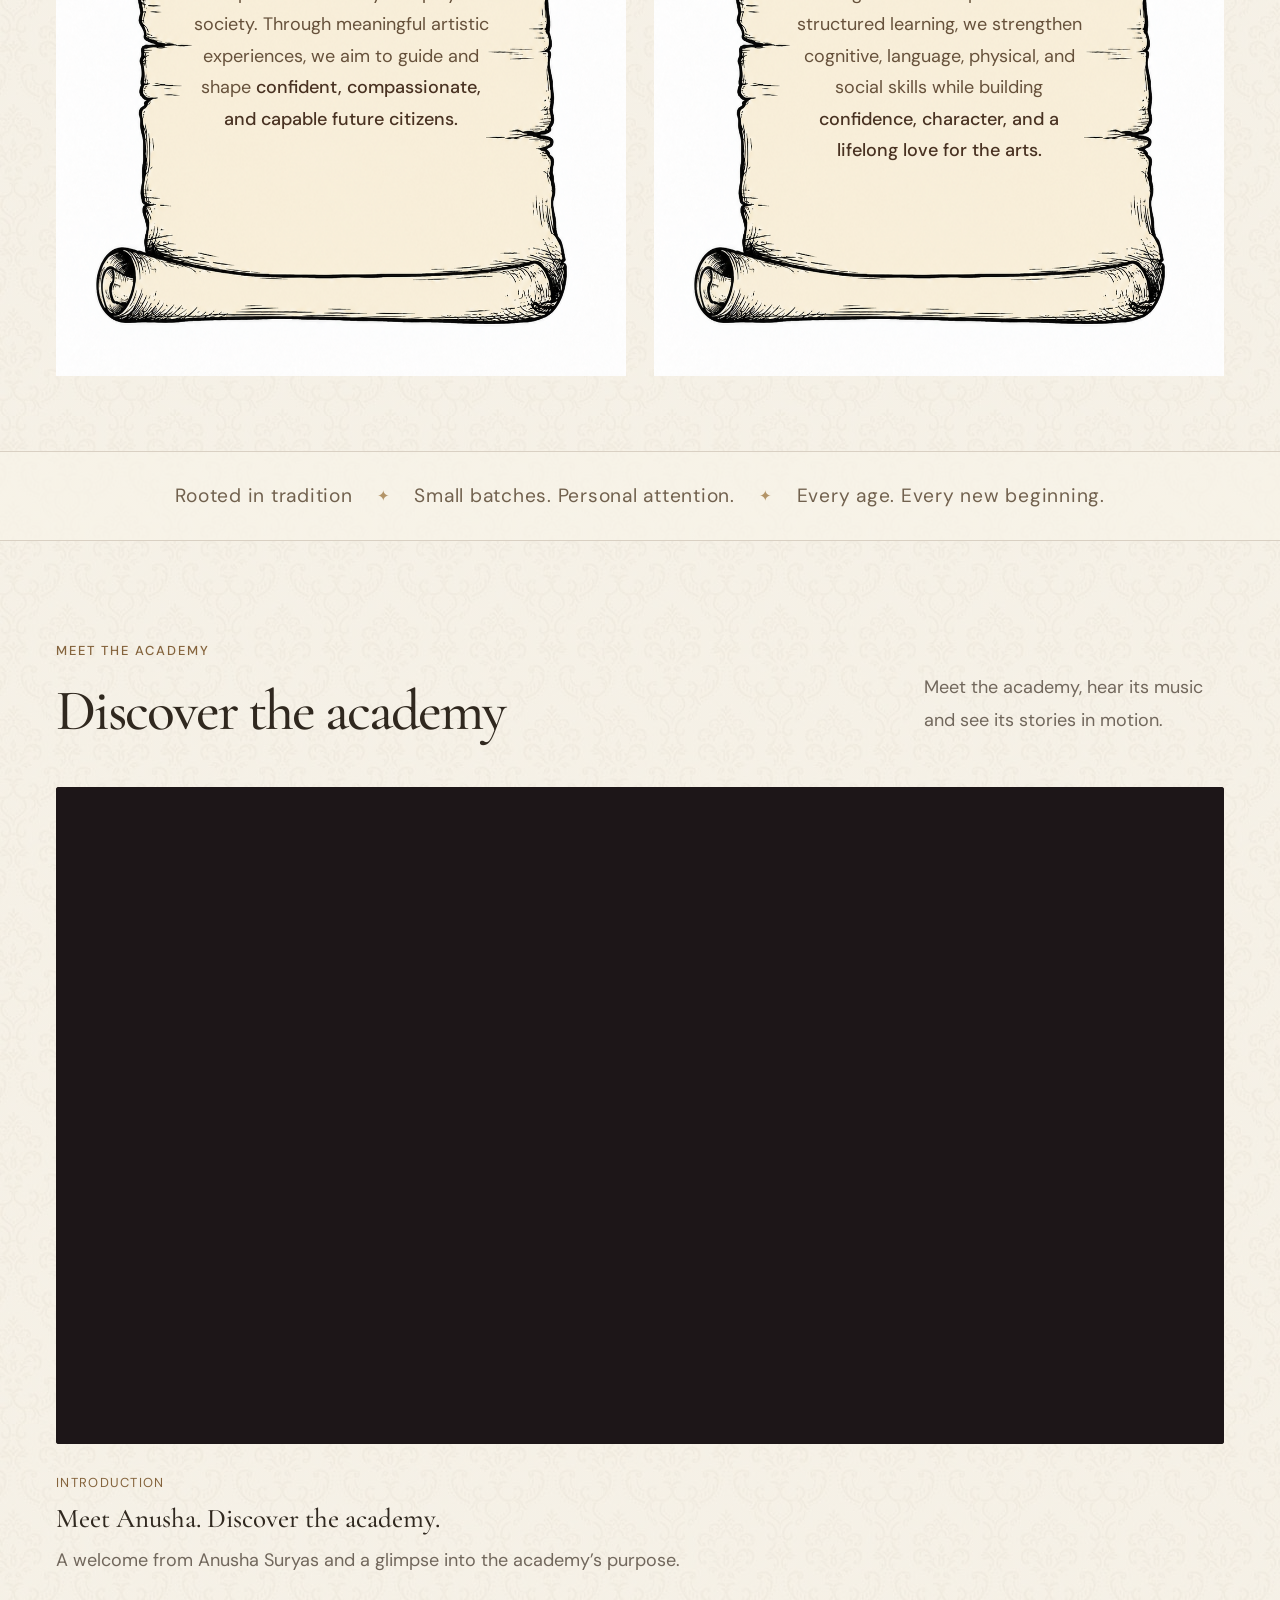
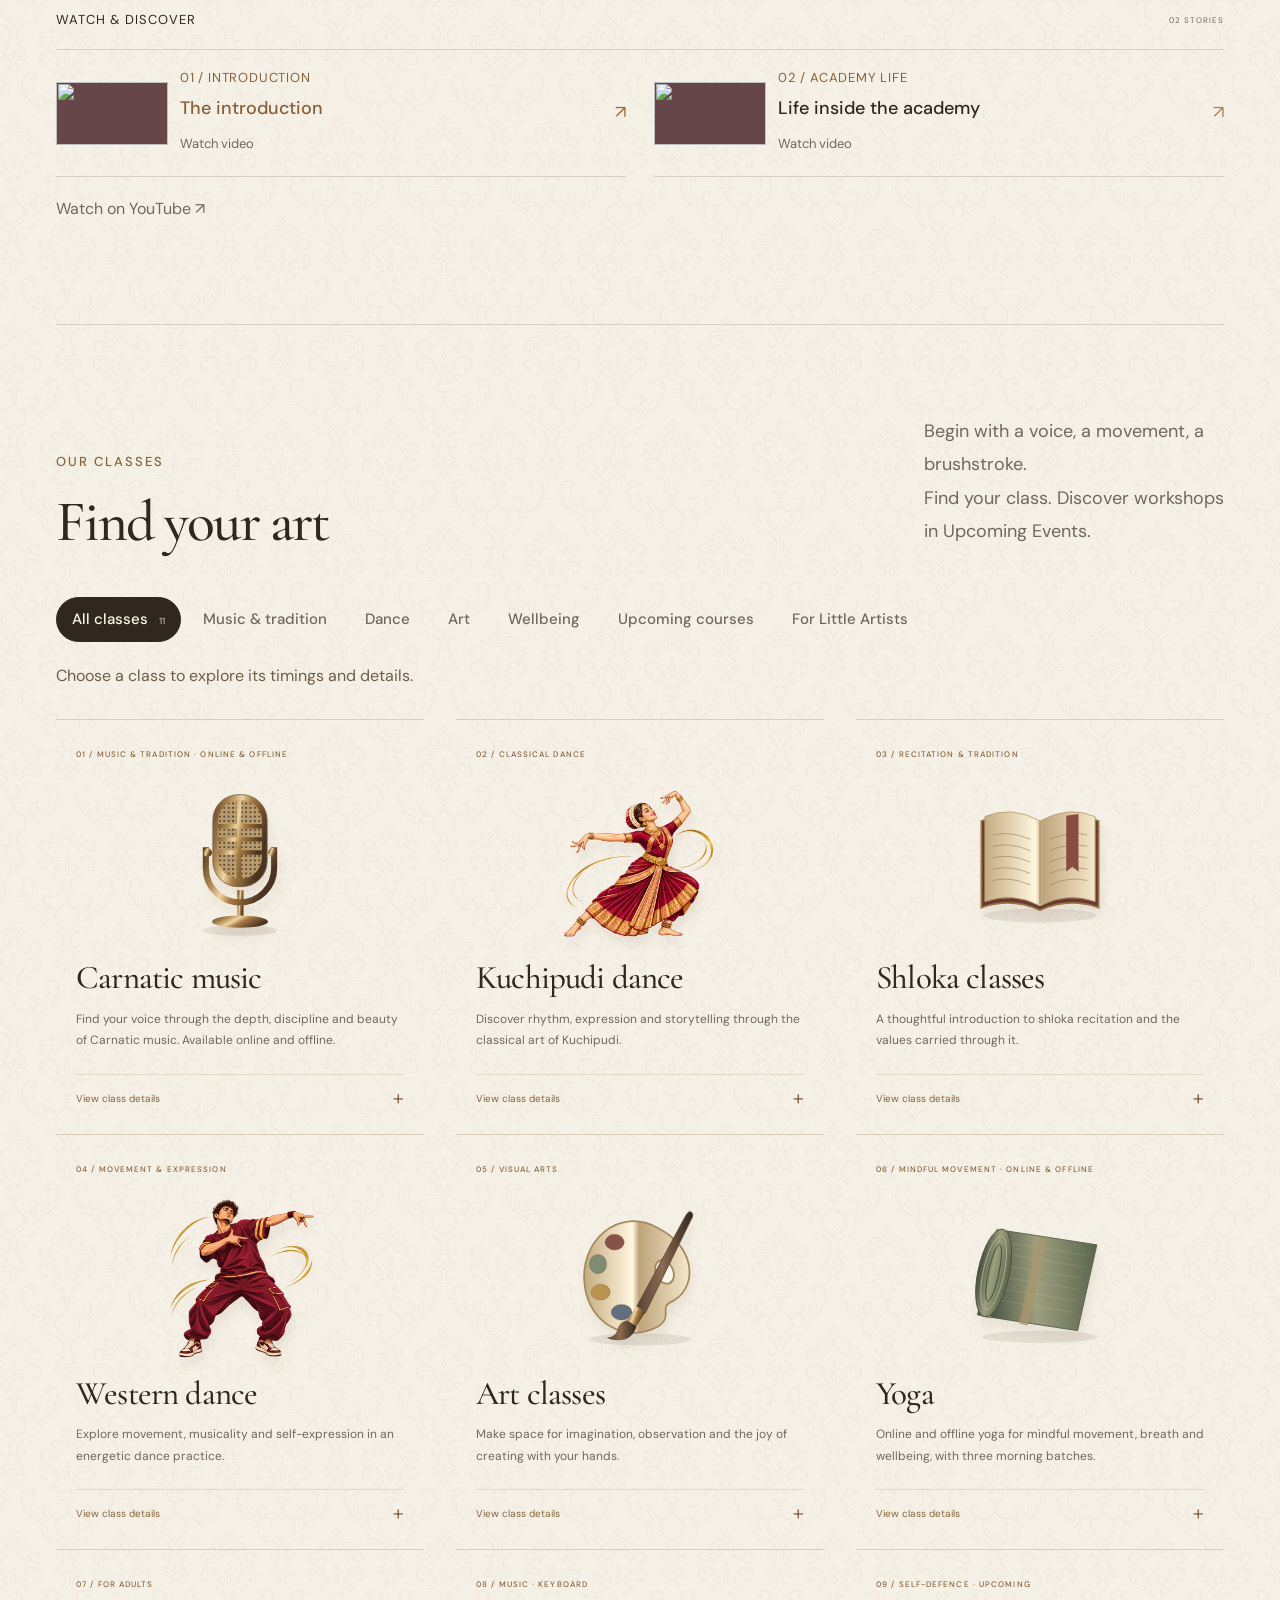
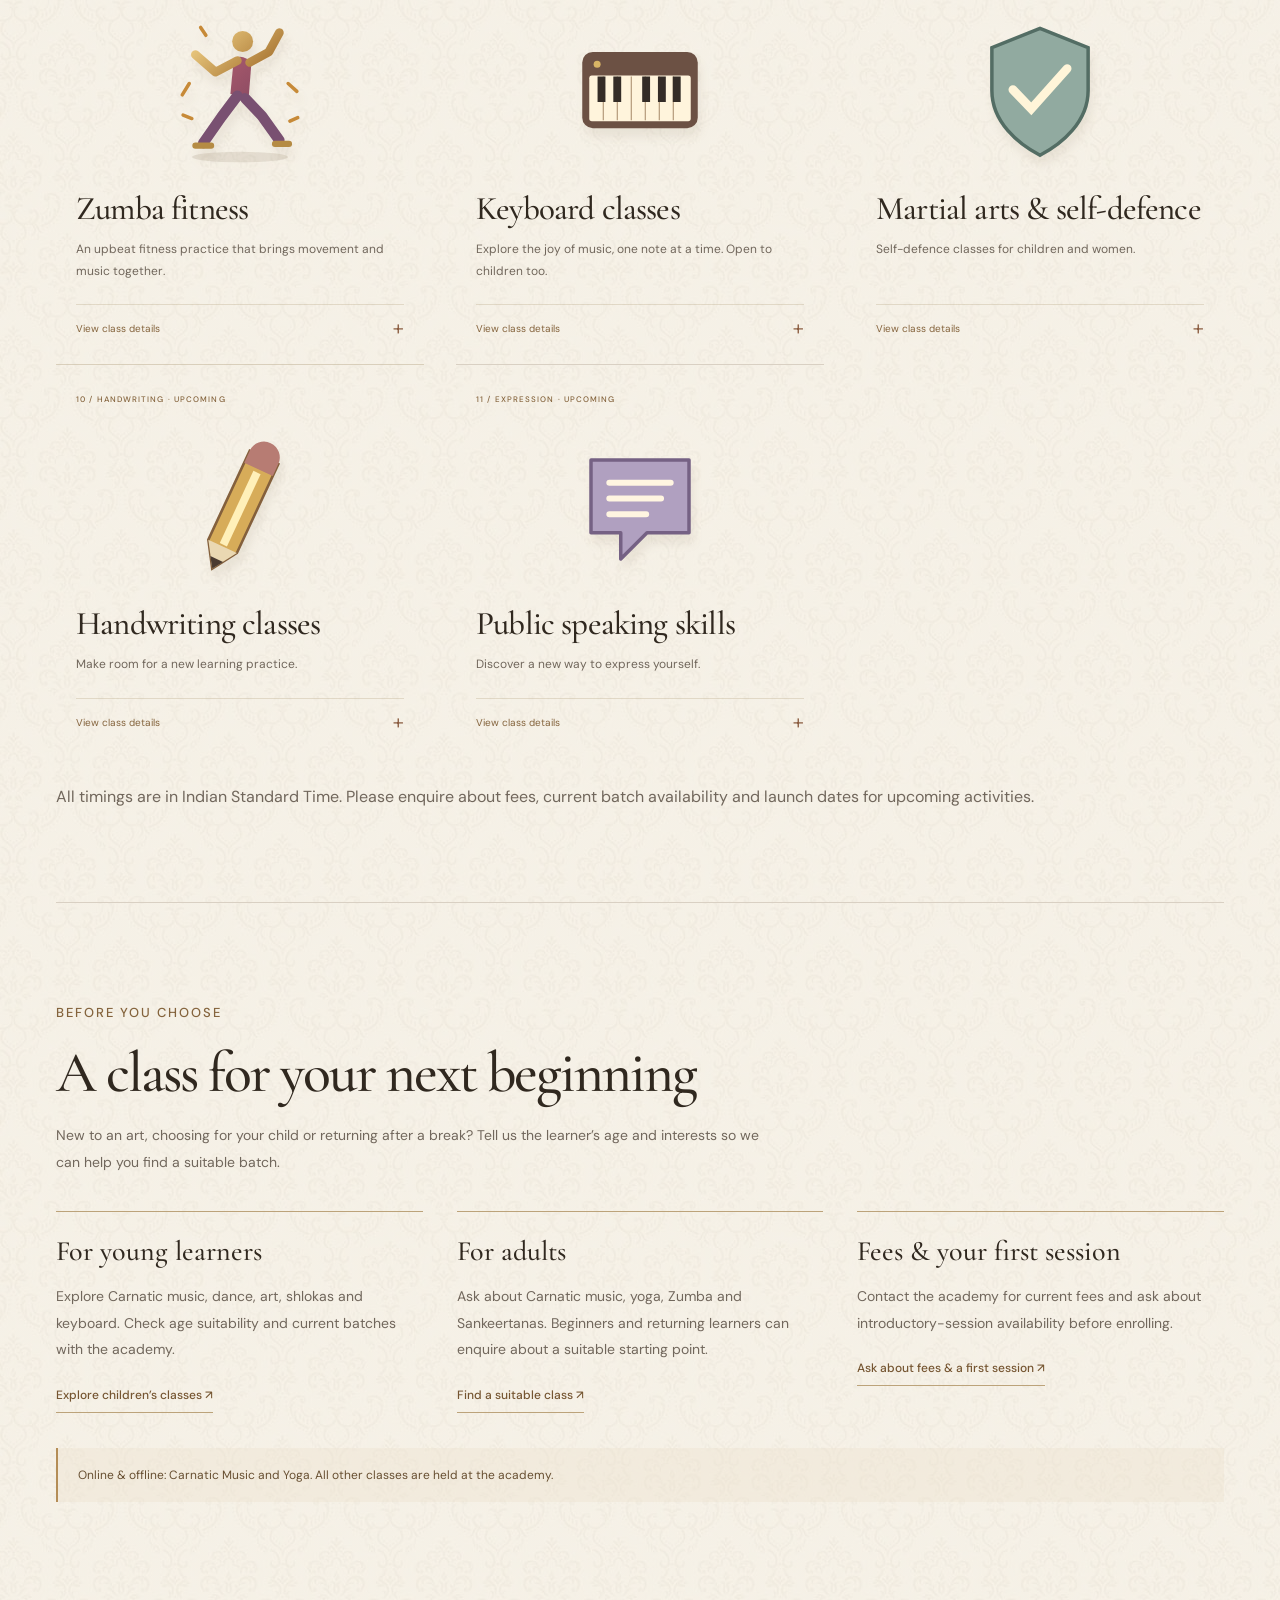
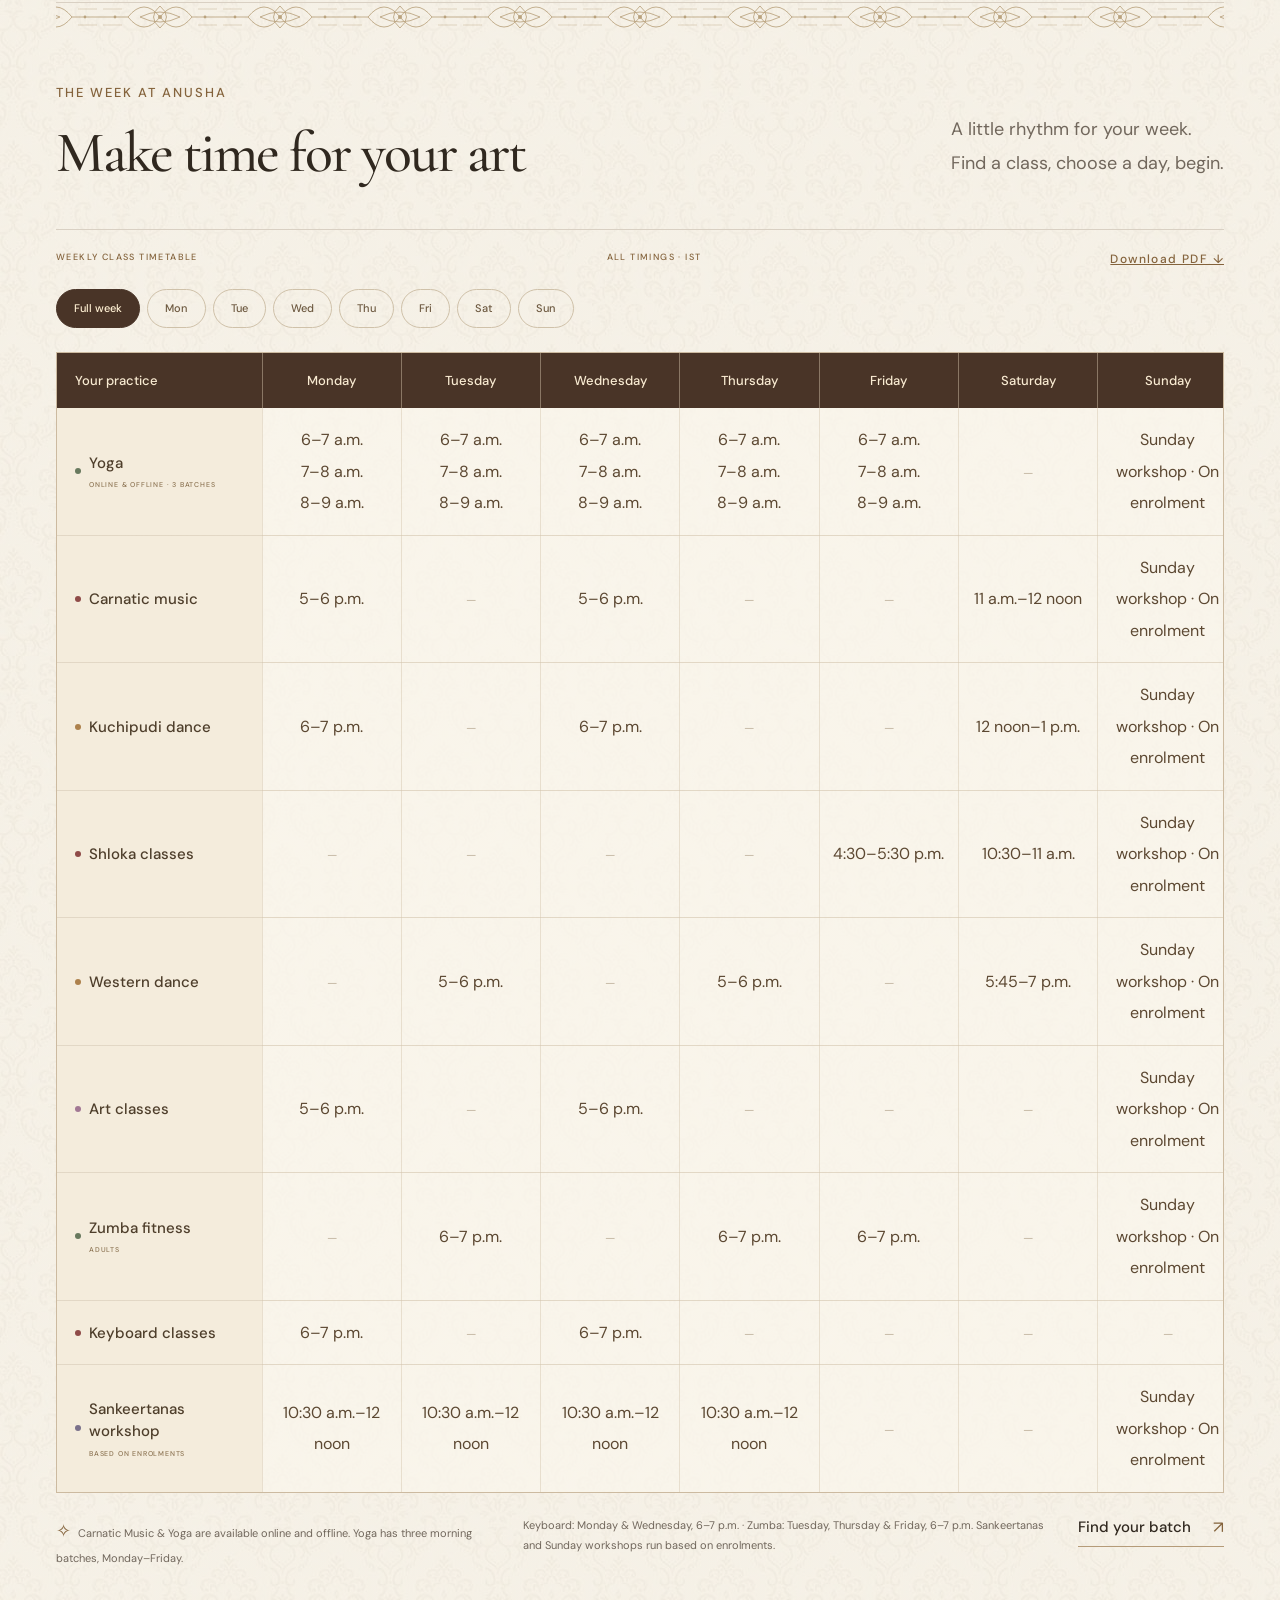
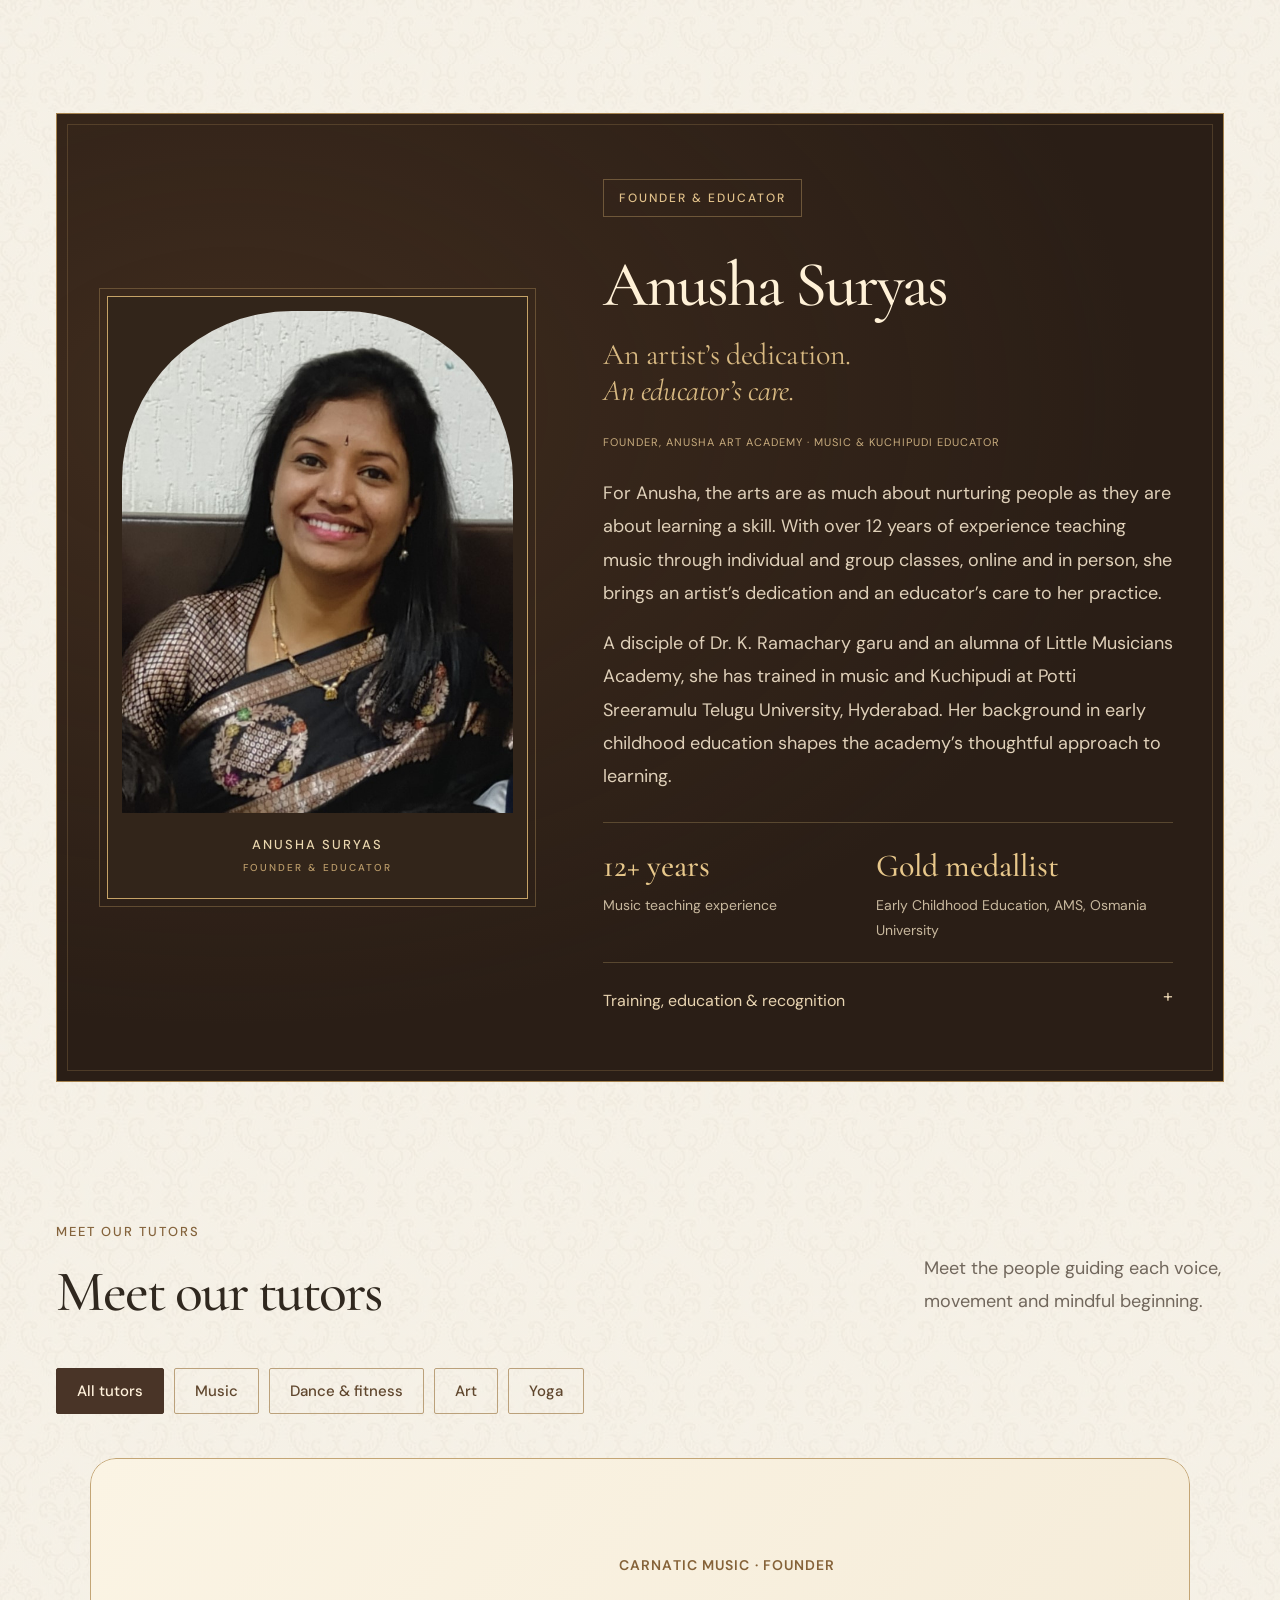
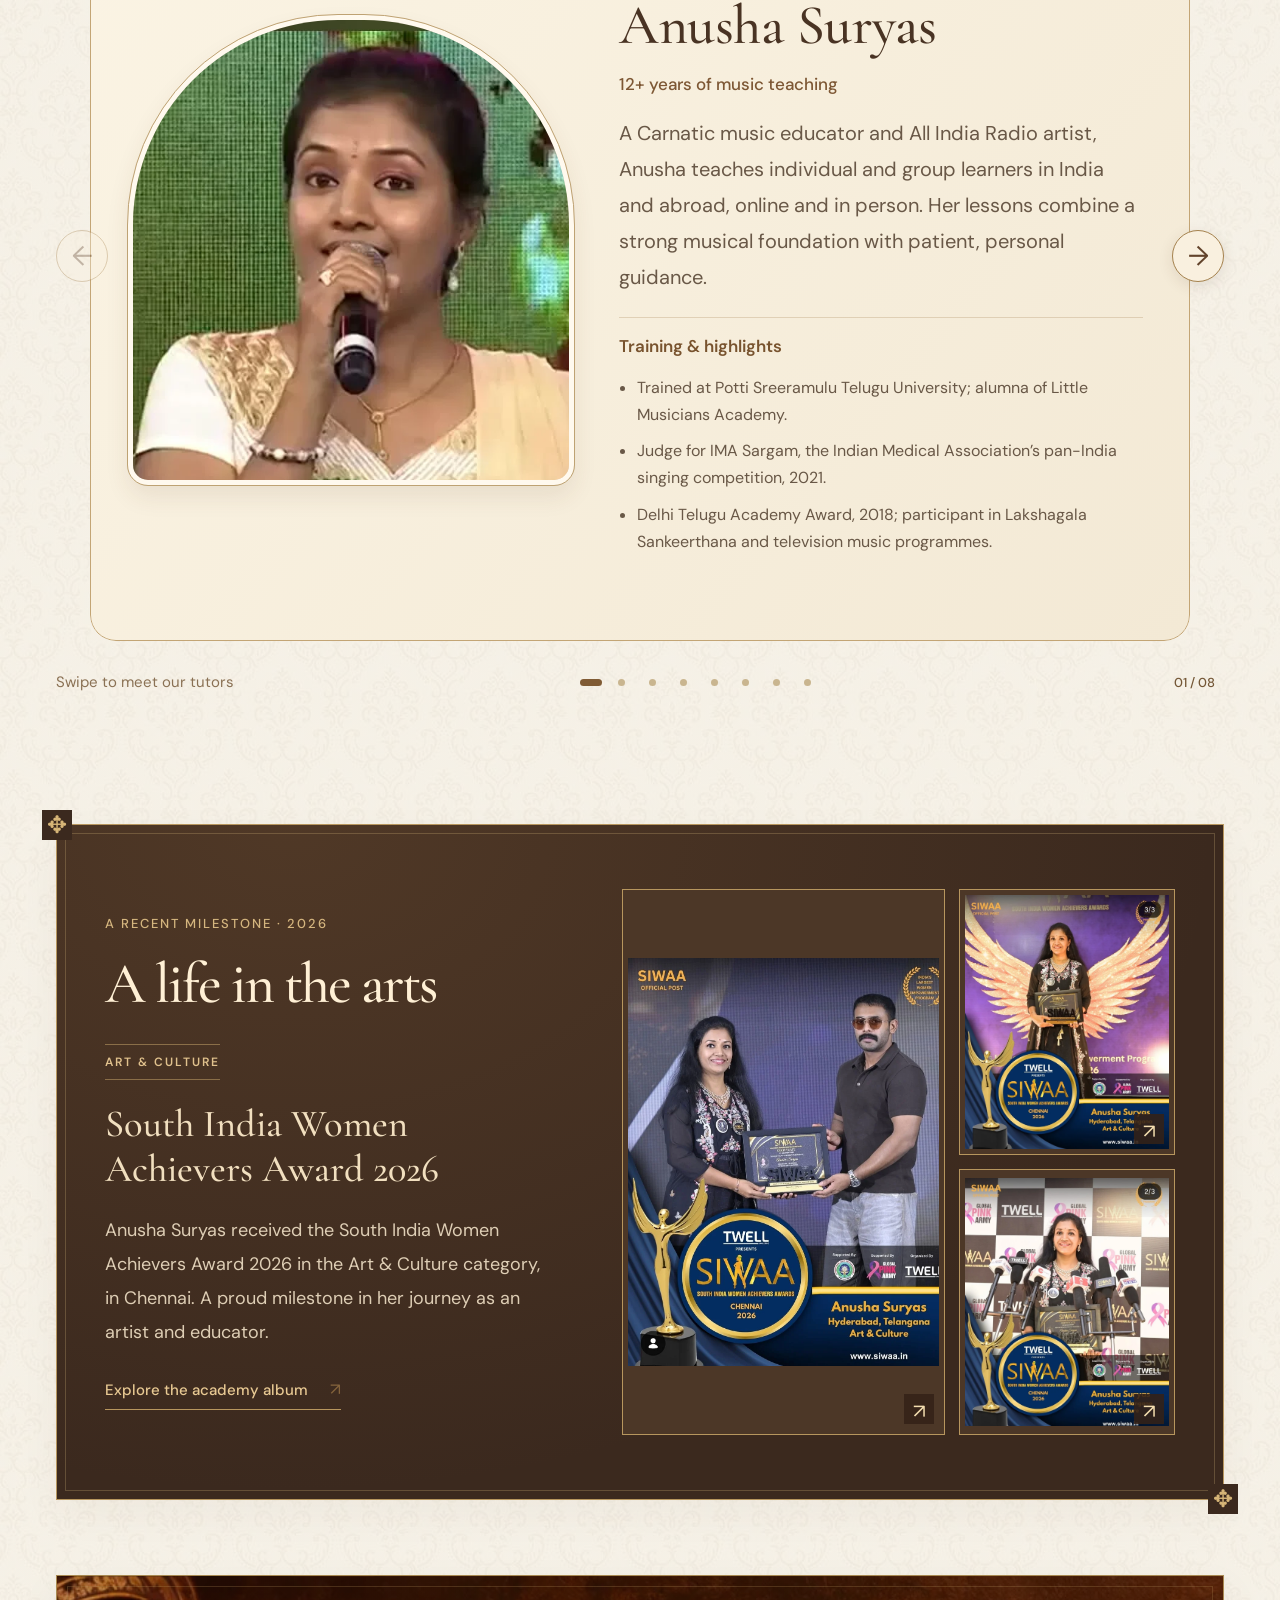
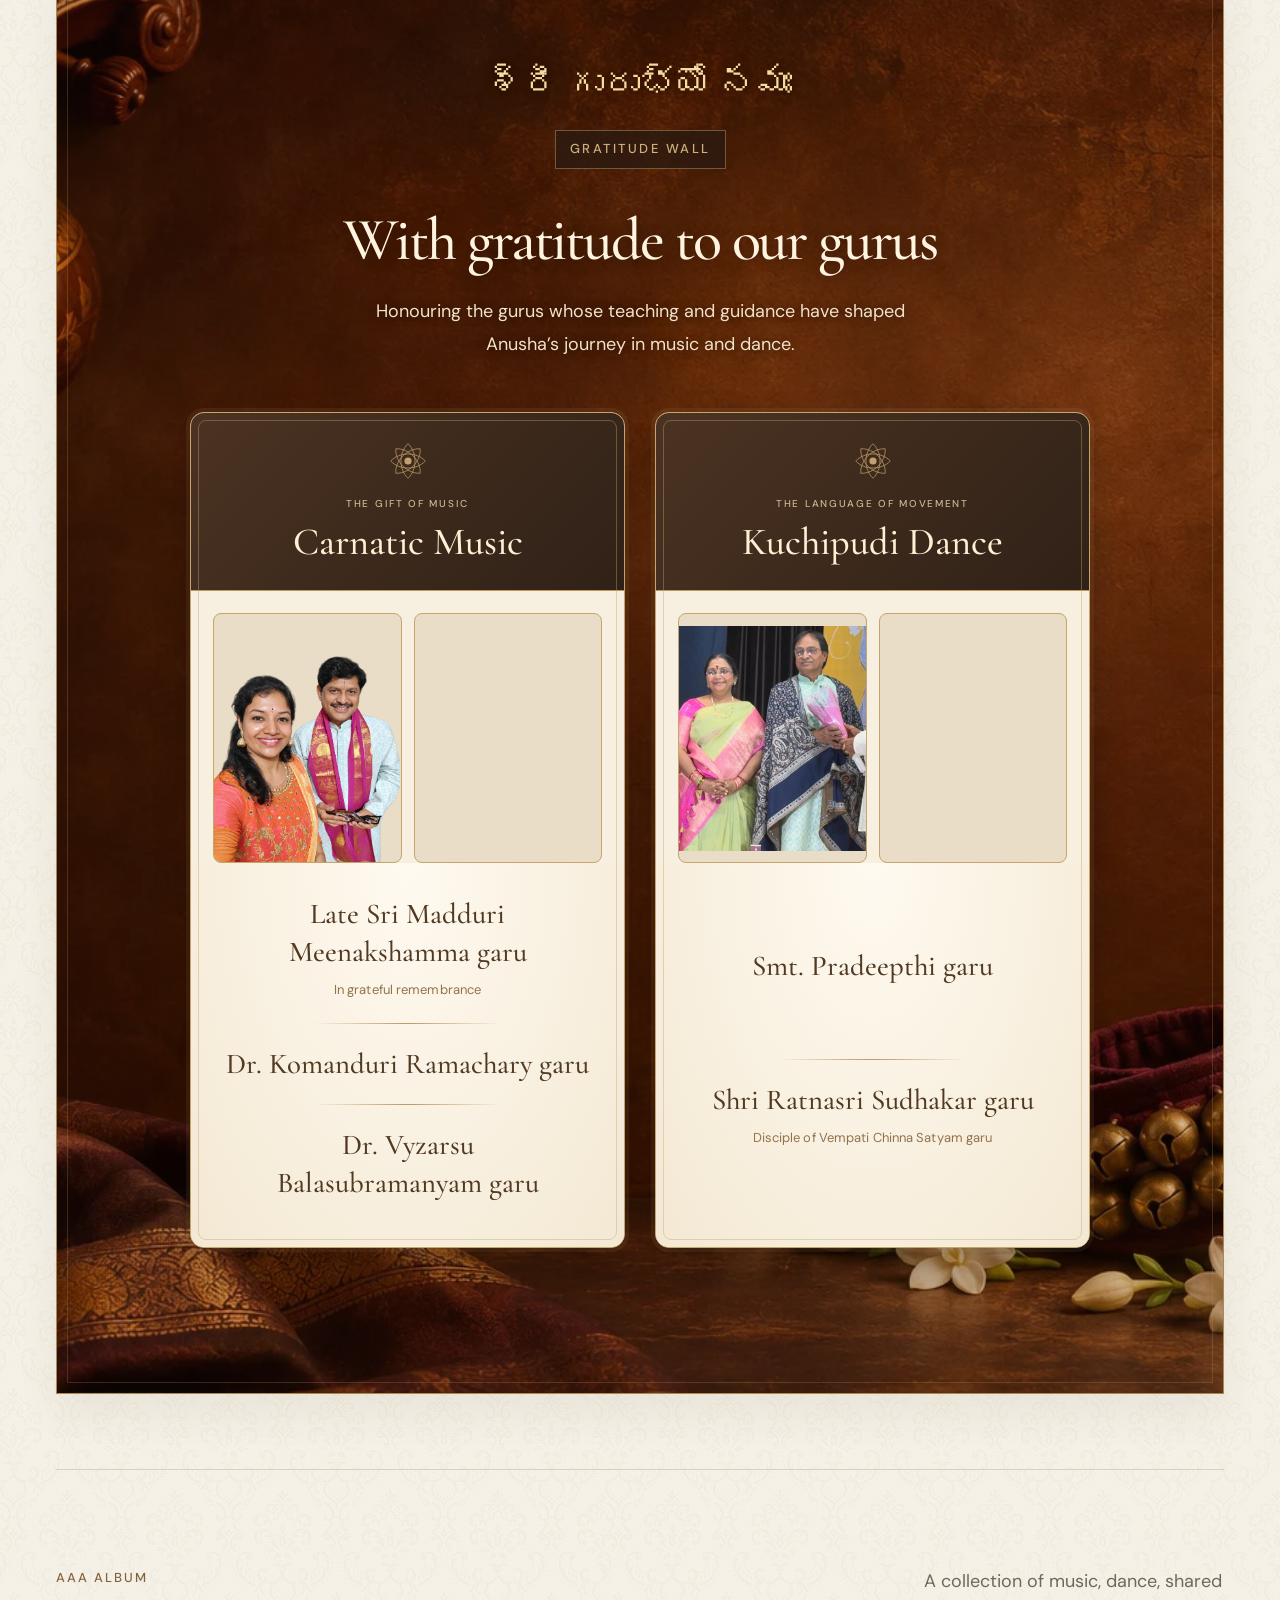
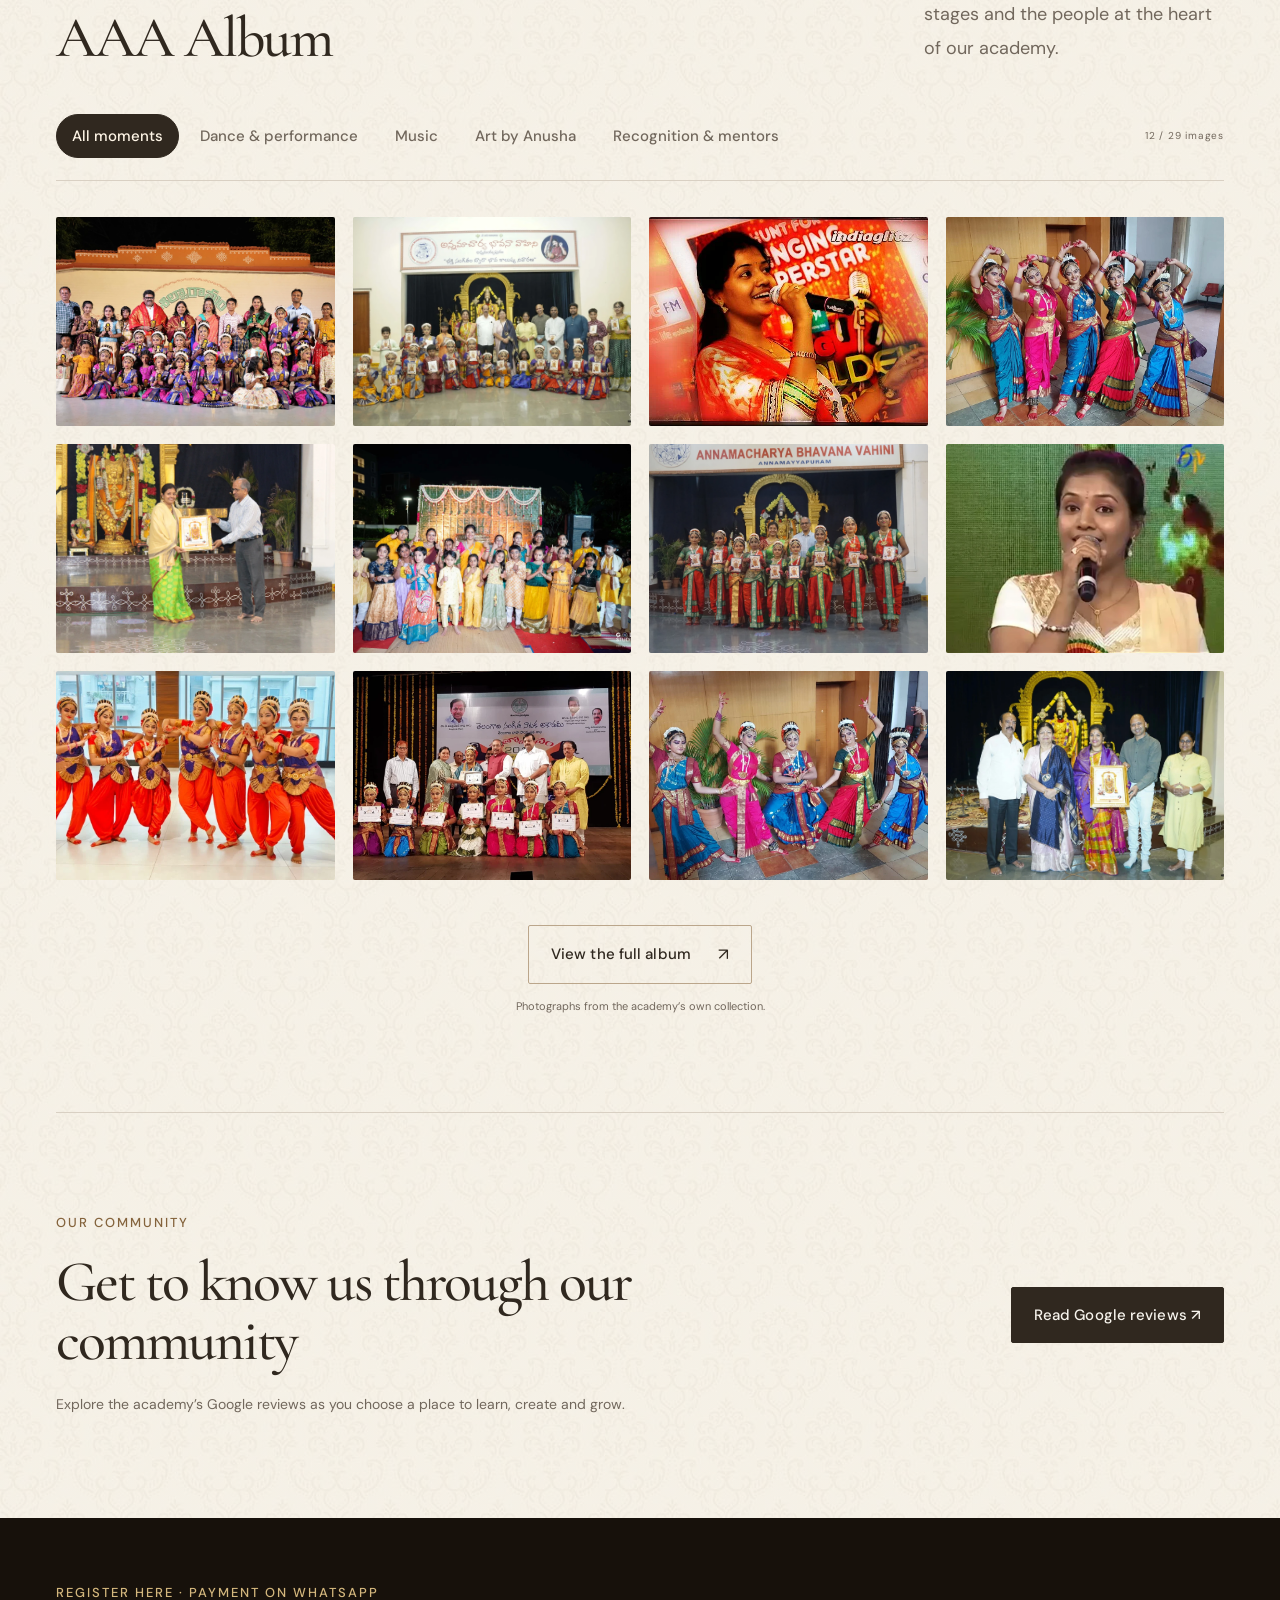
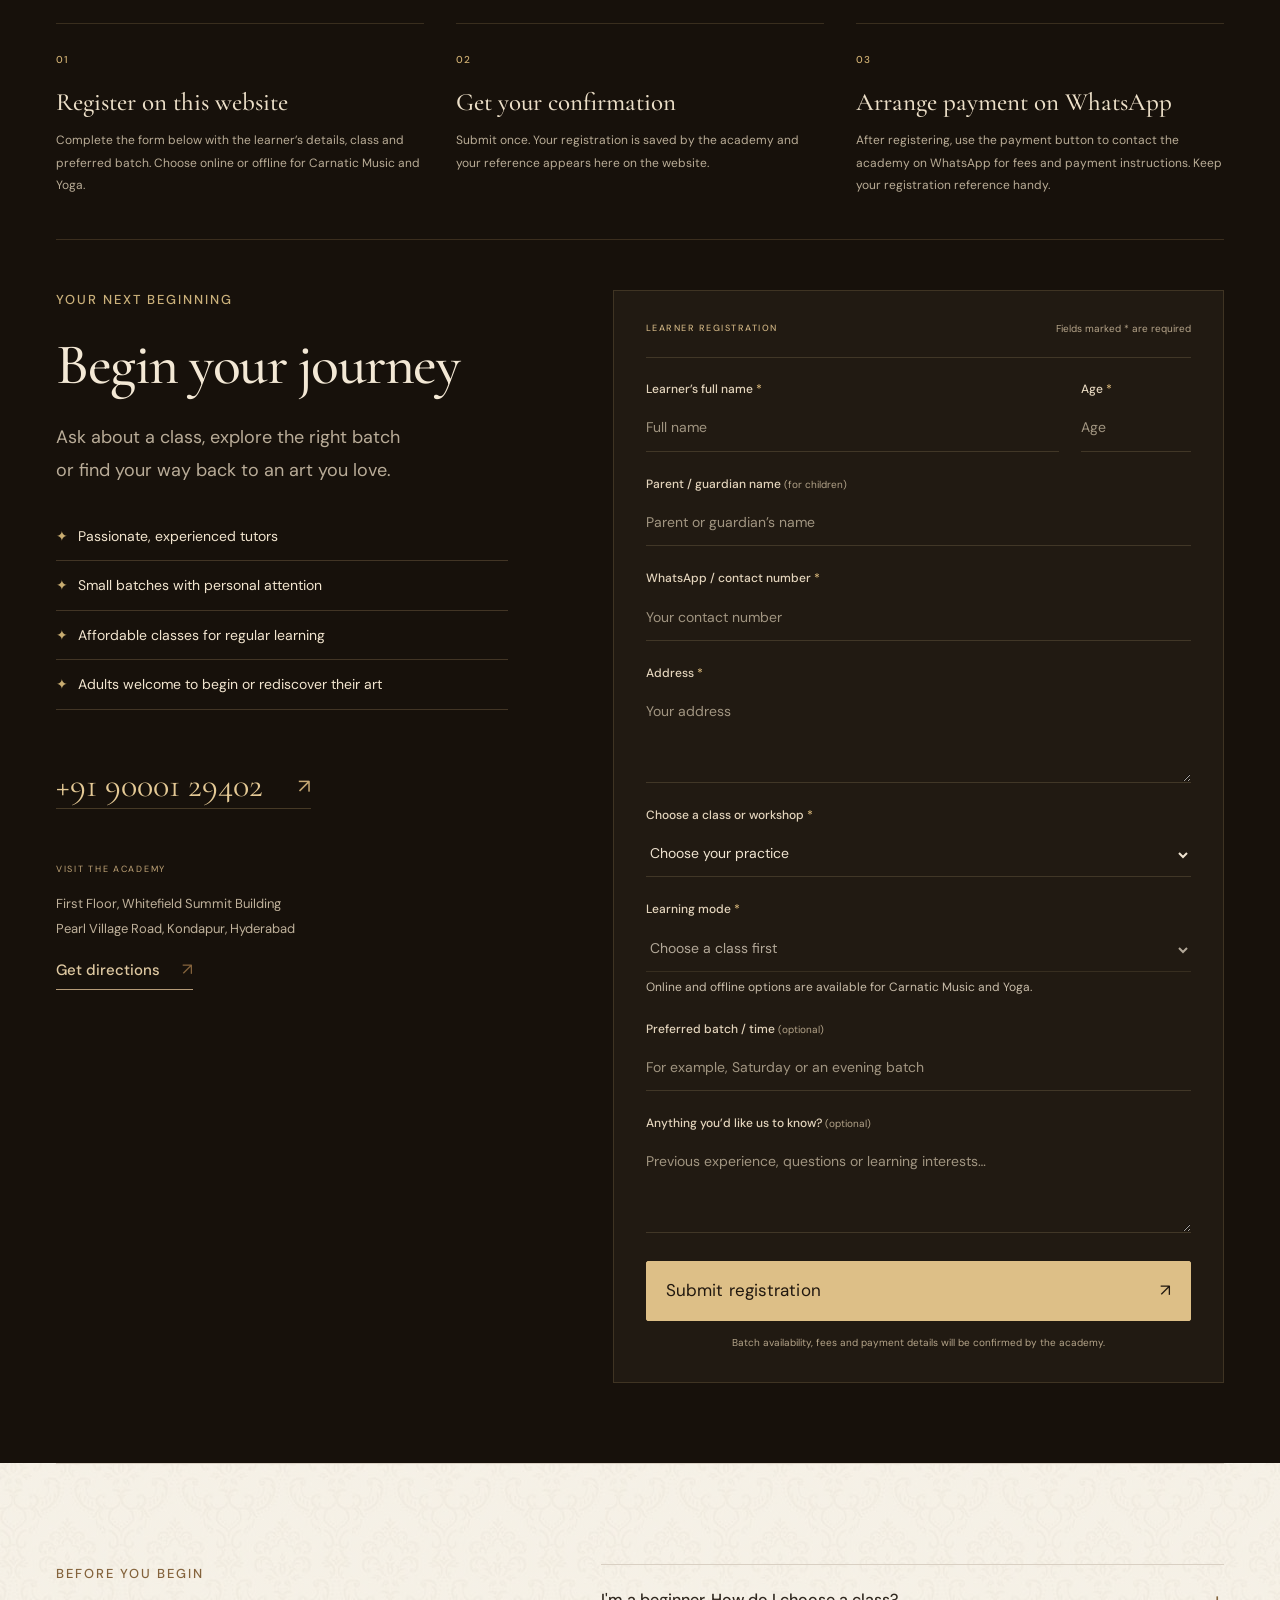
==== commit 991ff69d: "Add Life inside the academy YouTube video" ====
--- a/saved/1/index.html
+++ b/saved/1/index.html
@@ -14,9 +14,9 @@
 <link rel="stylesheet" href="experience.css?v=screen-fit-clean-20261121">
 <script src="hosting-config.js"></script>
 <script src="api-client.js?v=local-review-2" defer></script>
-<script src="media.js?v=intro-20261124" defer>
+<script src="media.js?v=life-inside-20261124" defer>
 </script>
-<script src="experience.js?v=intro-20261124" defer>
+<script src="experience.js?v=life-inside-20261124" defer>
 </script>
 <link rel="stylesheet" href="sculptures.css?v=screen-fit-clean-20261121">
 <script src="objects.js?v=selected-dance-details-20261123" defer>
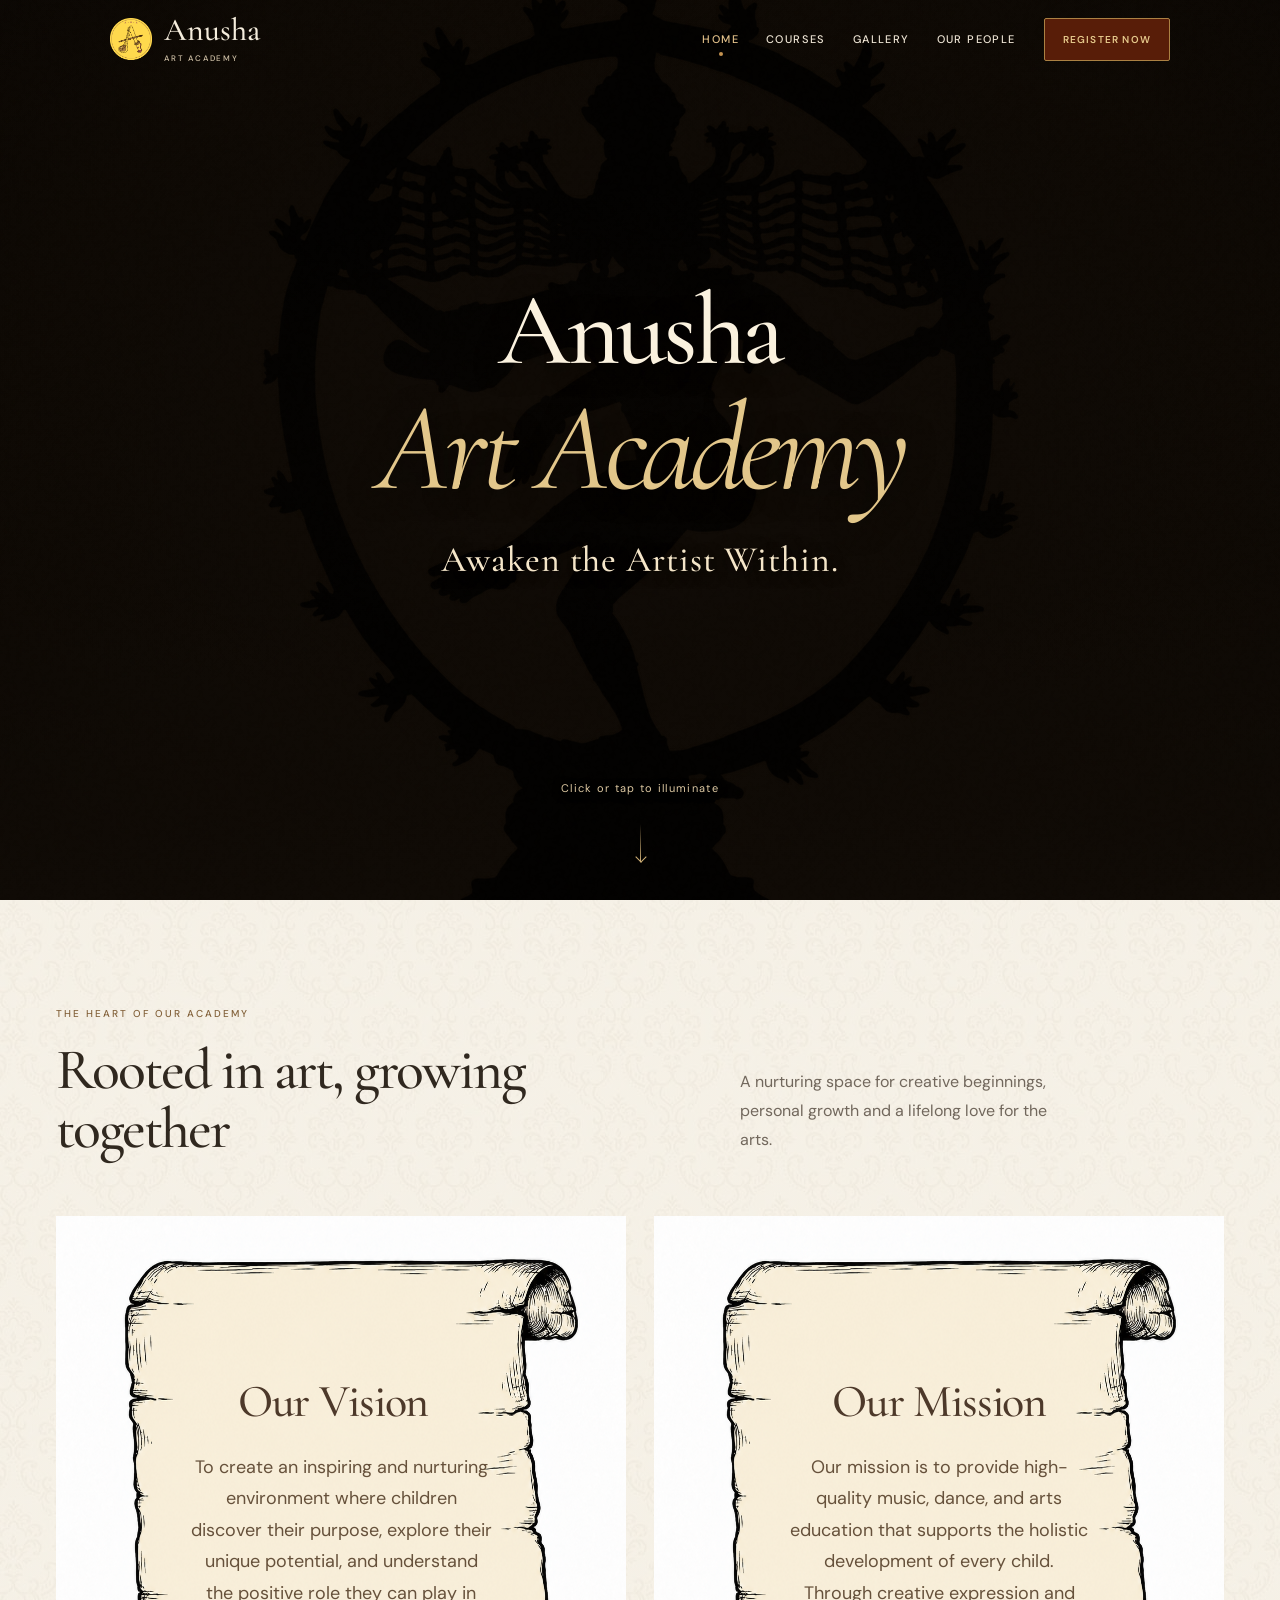
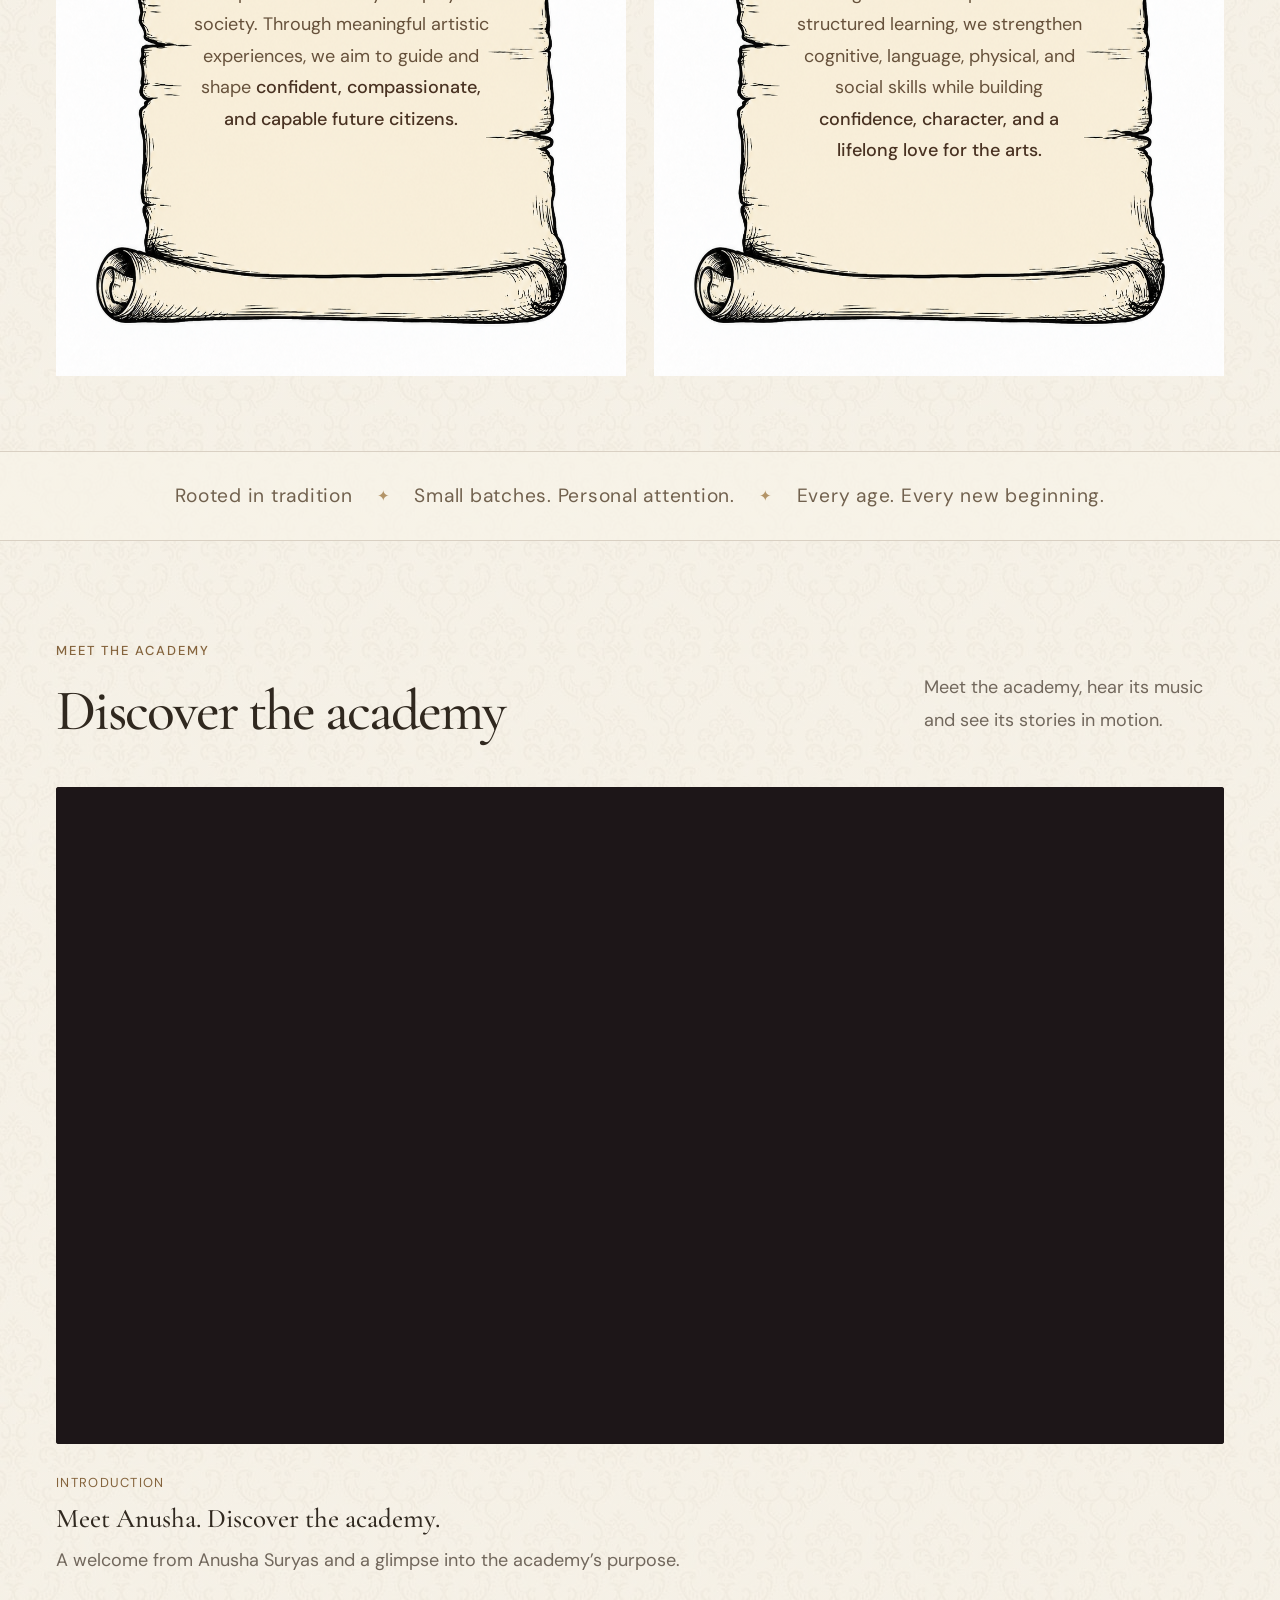
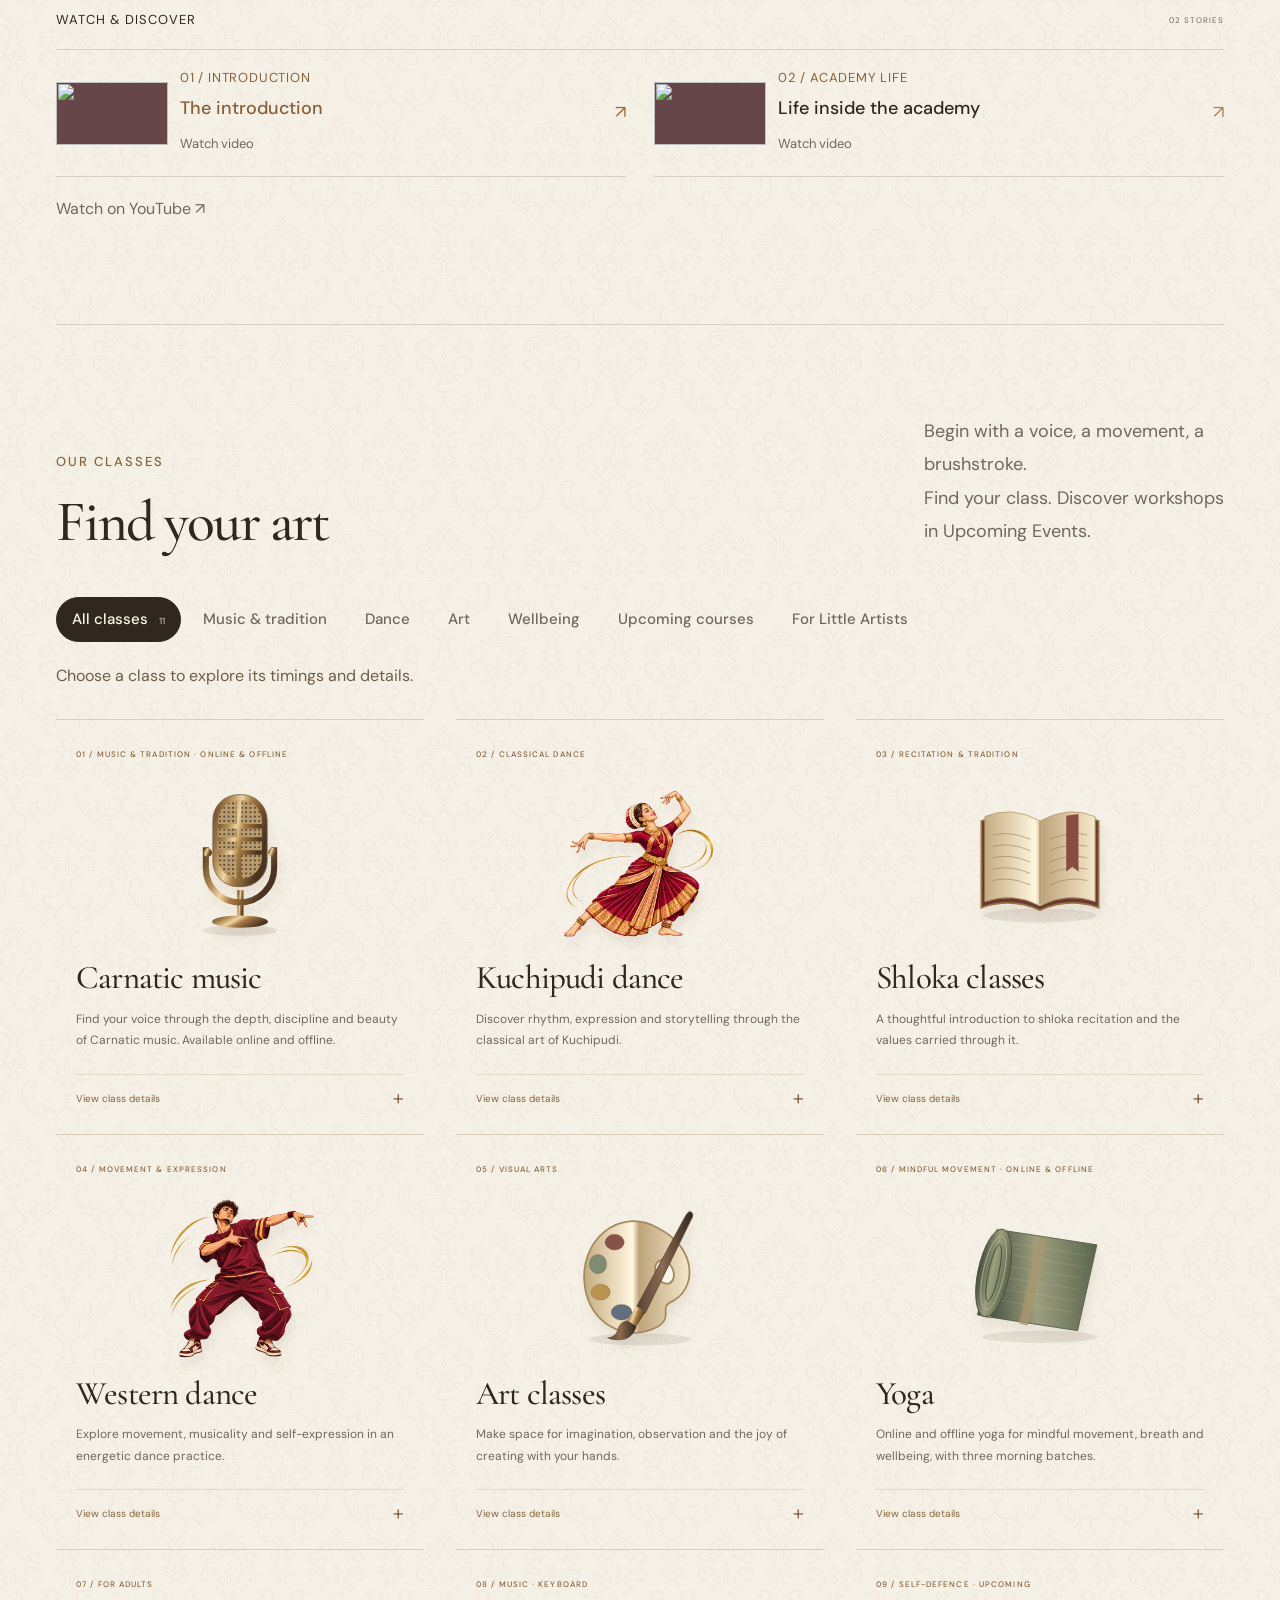
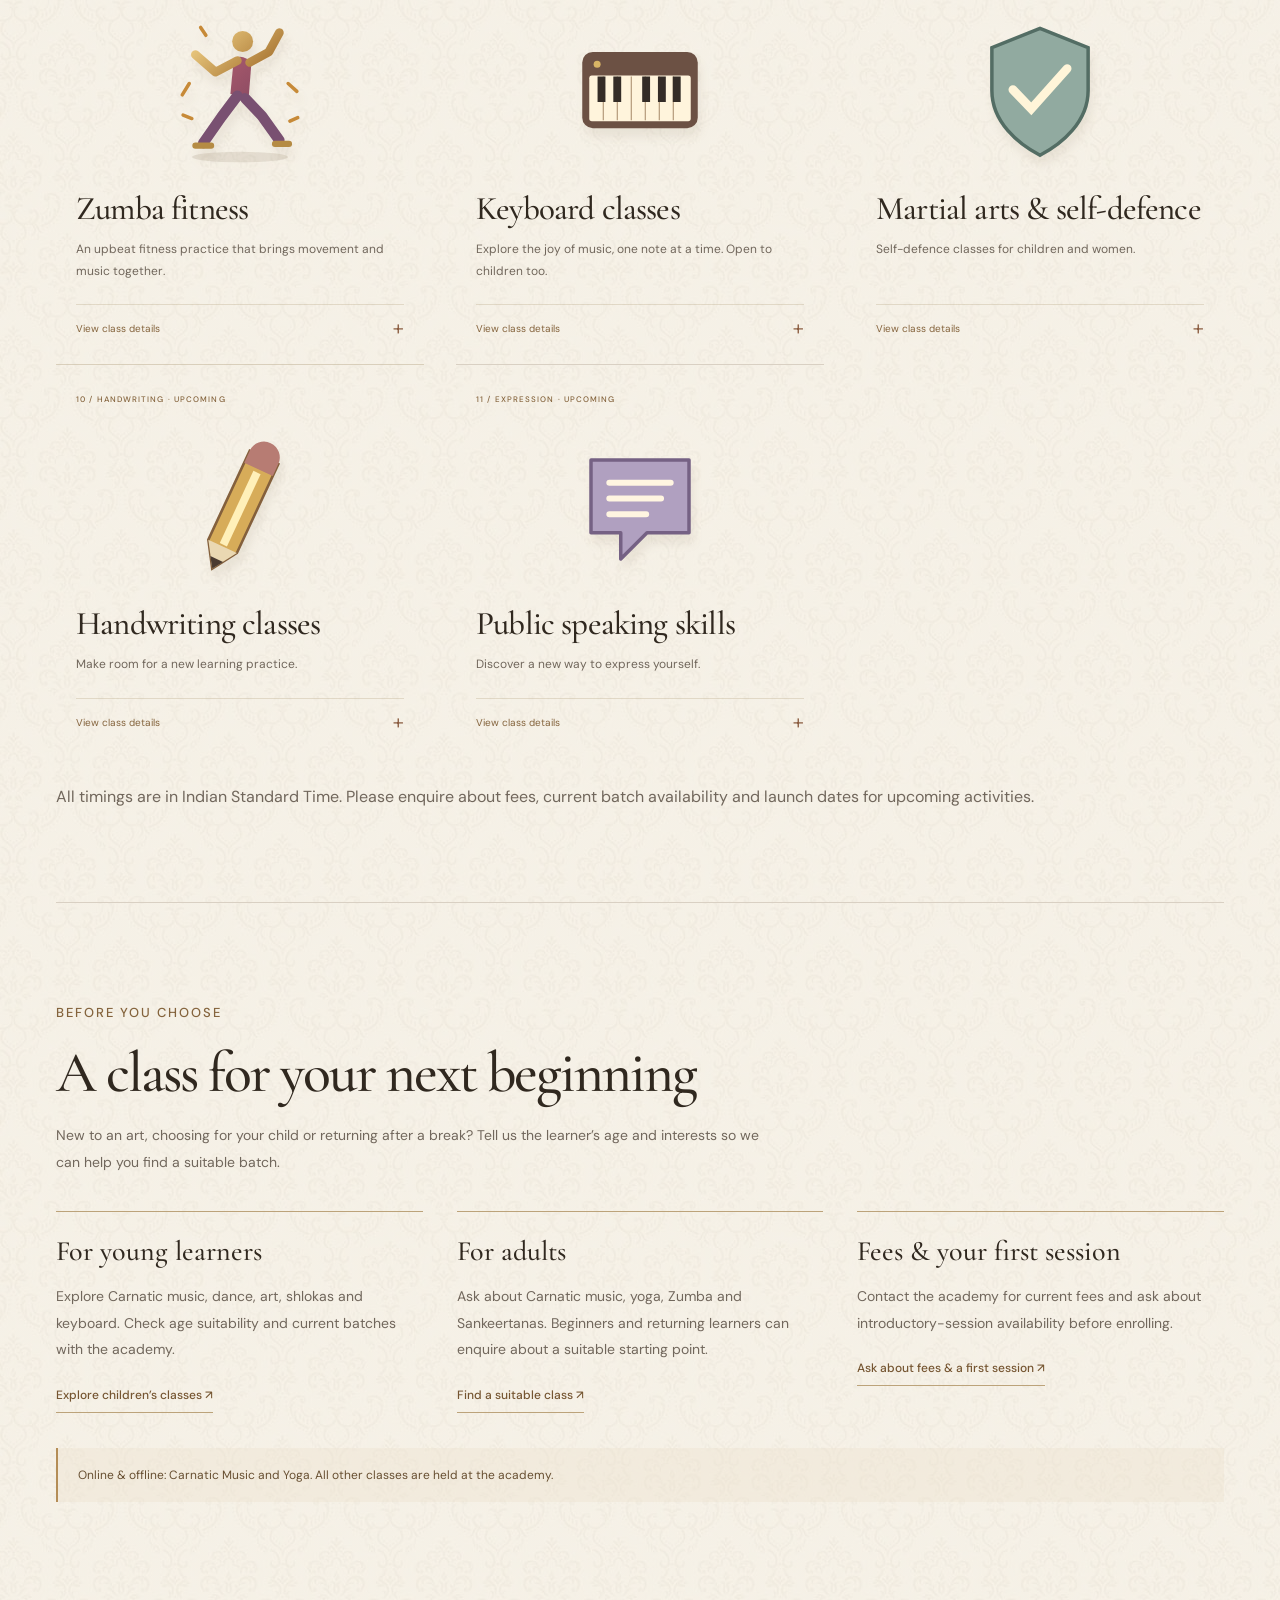
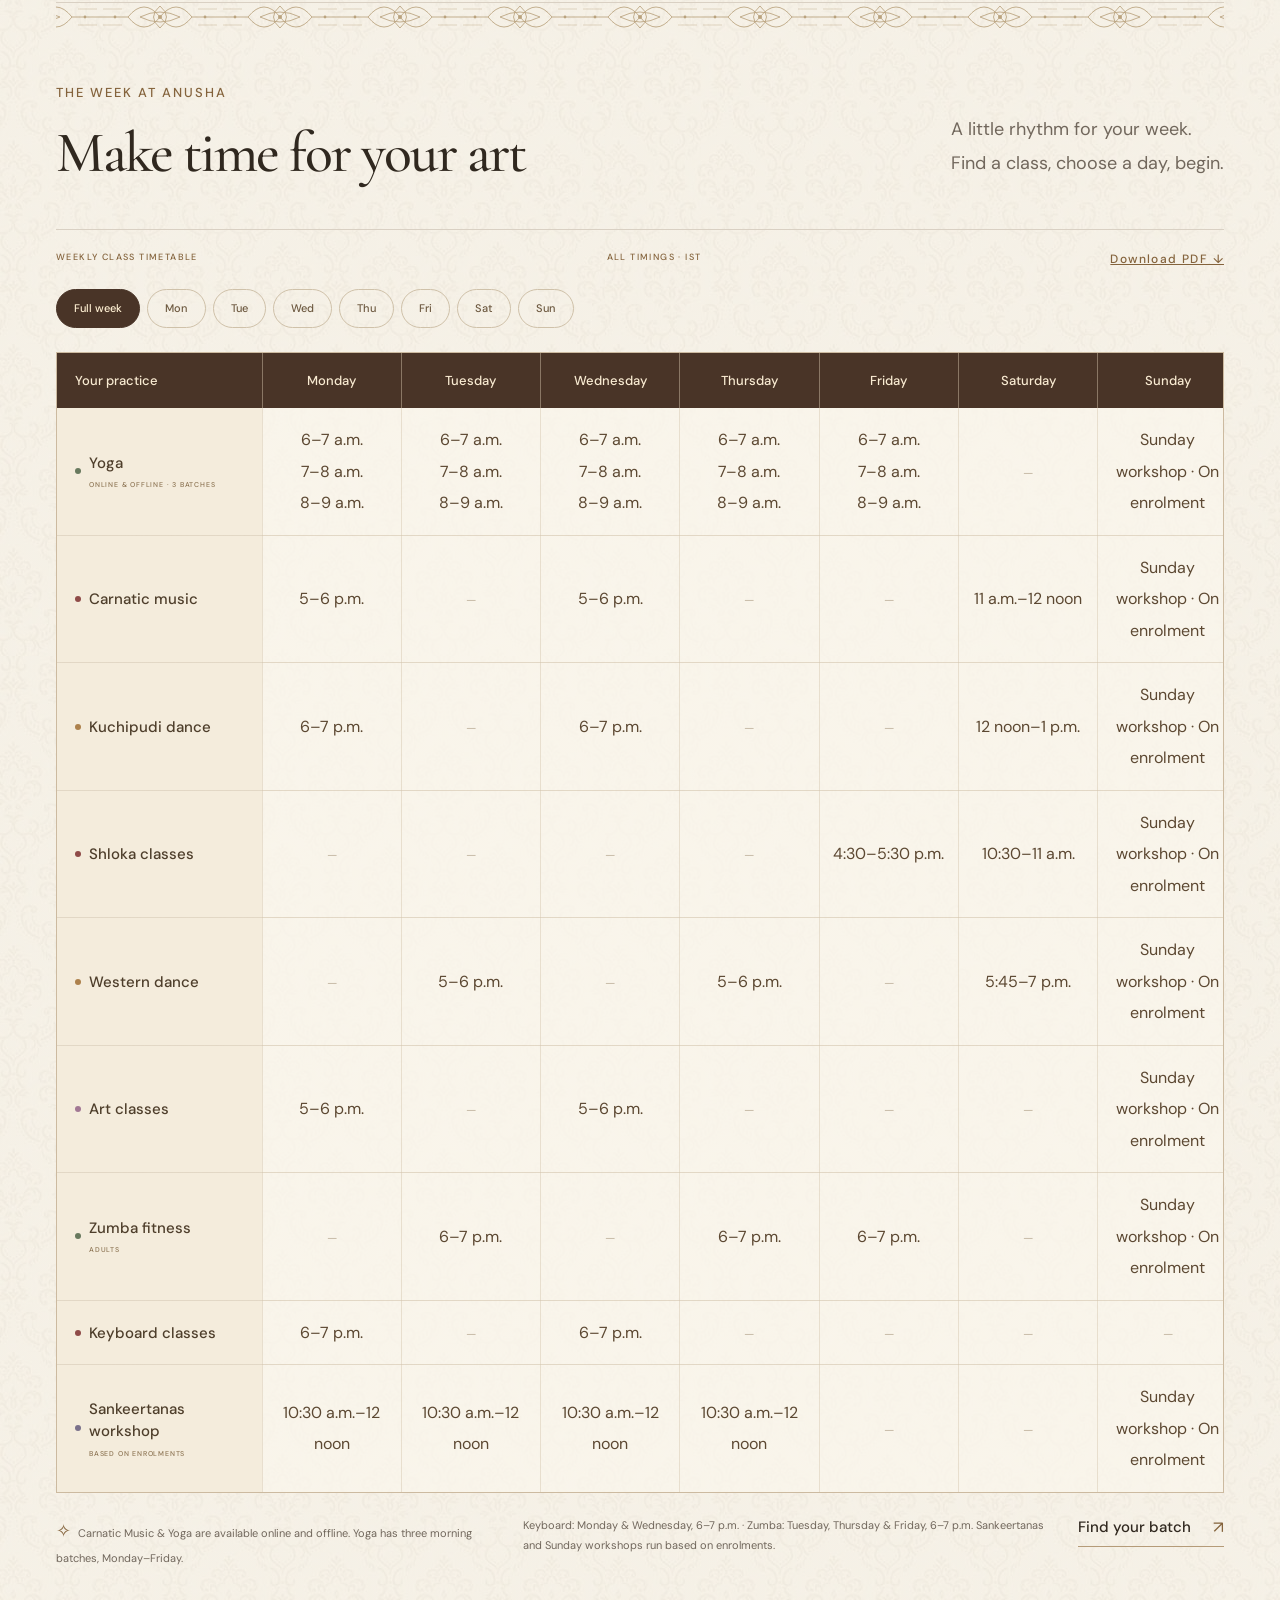
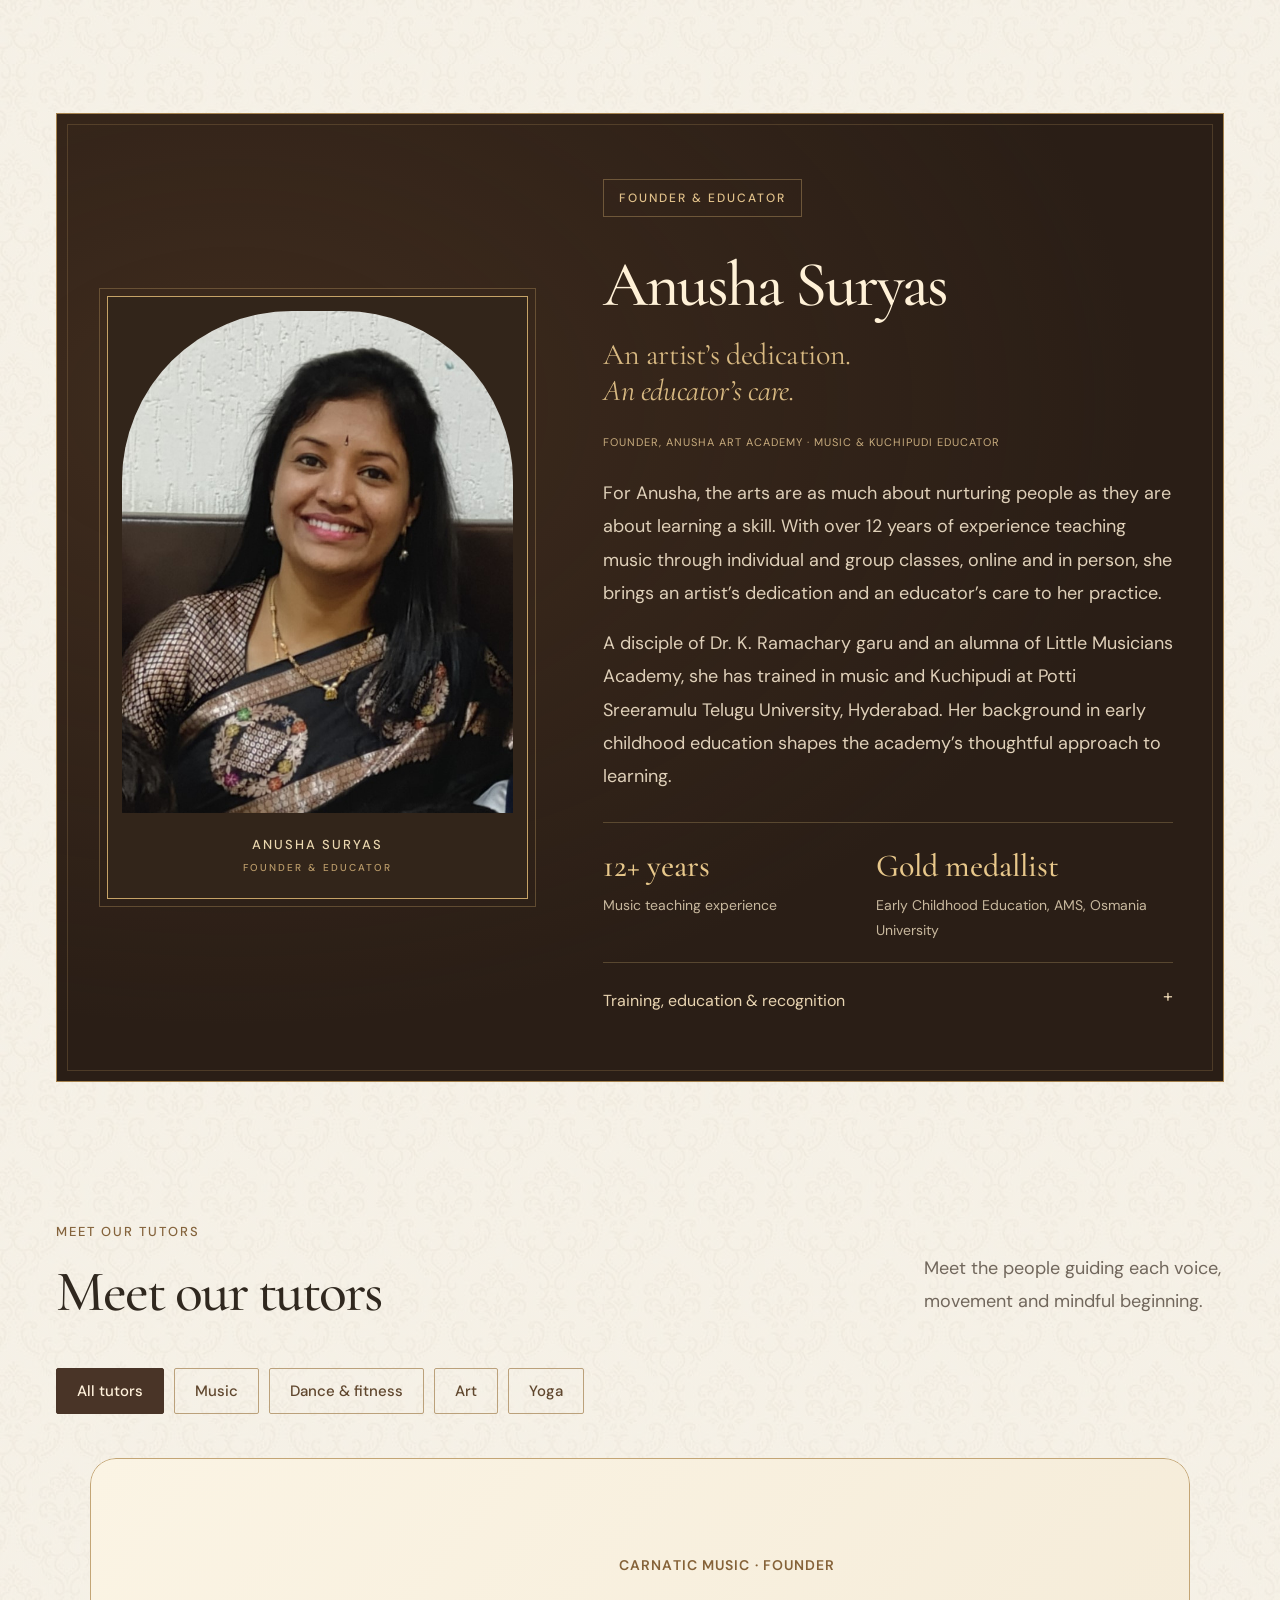
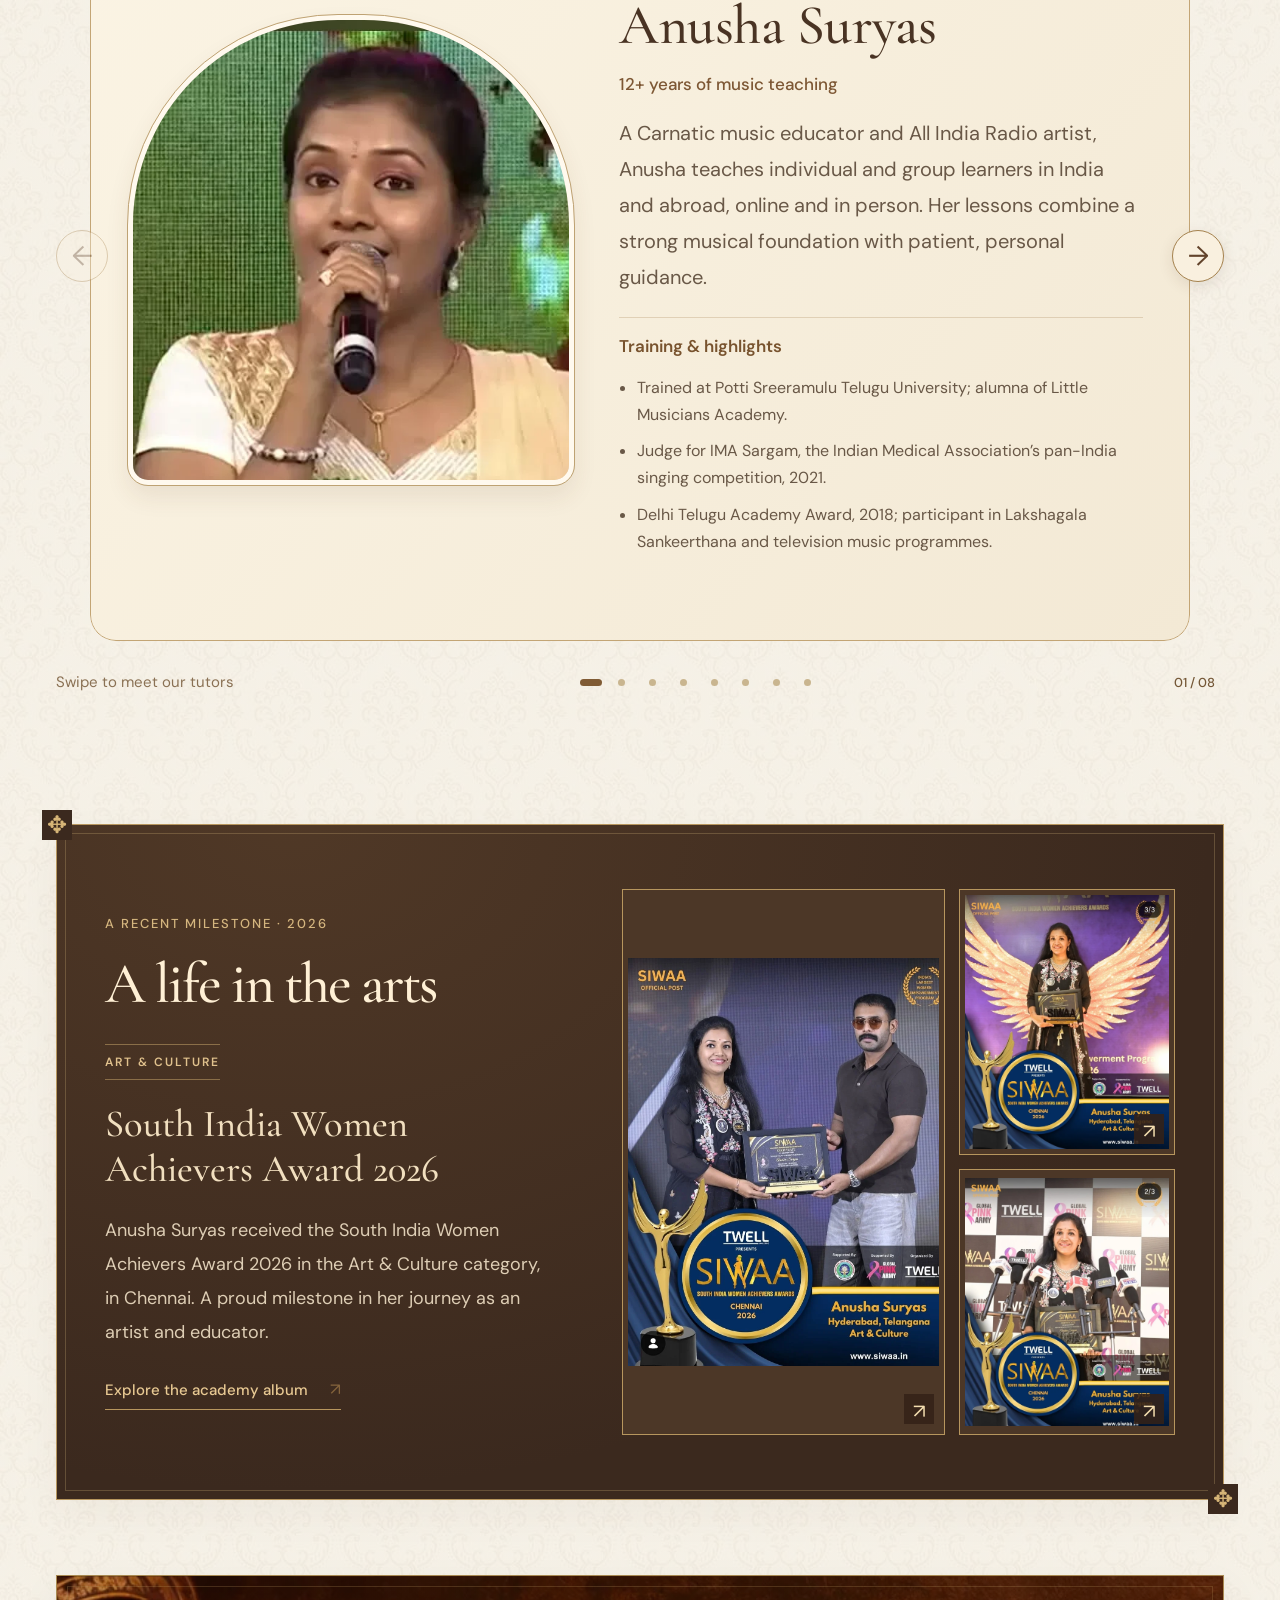
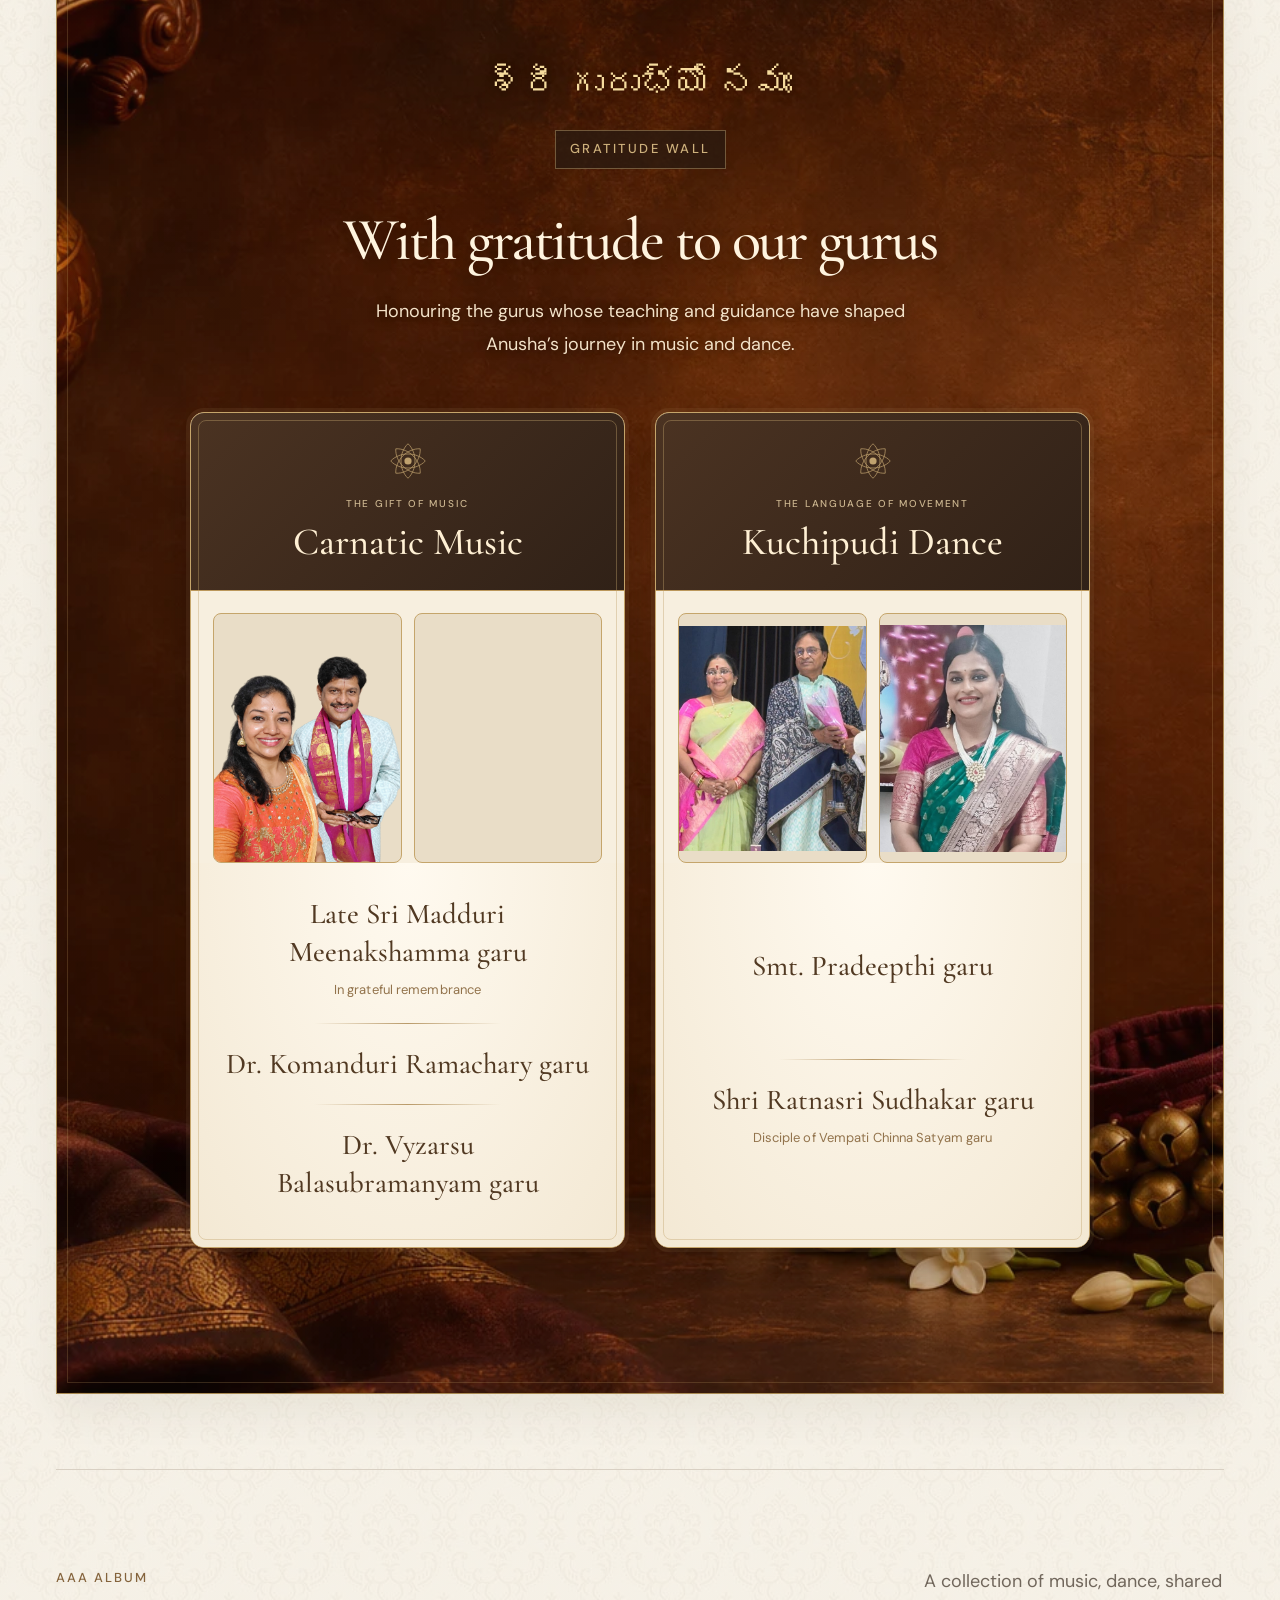
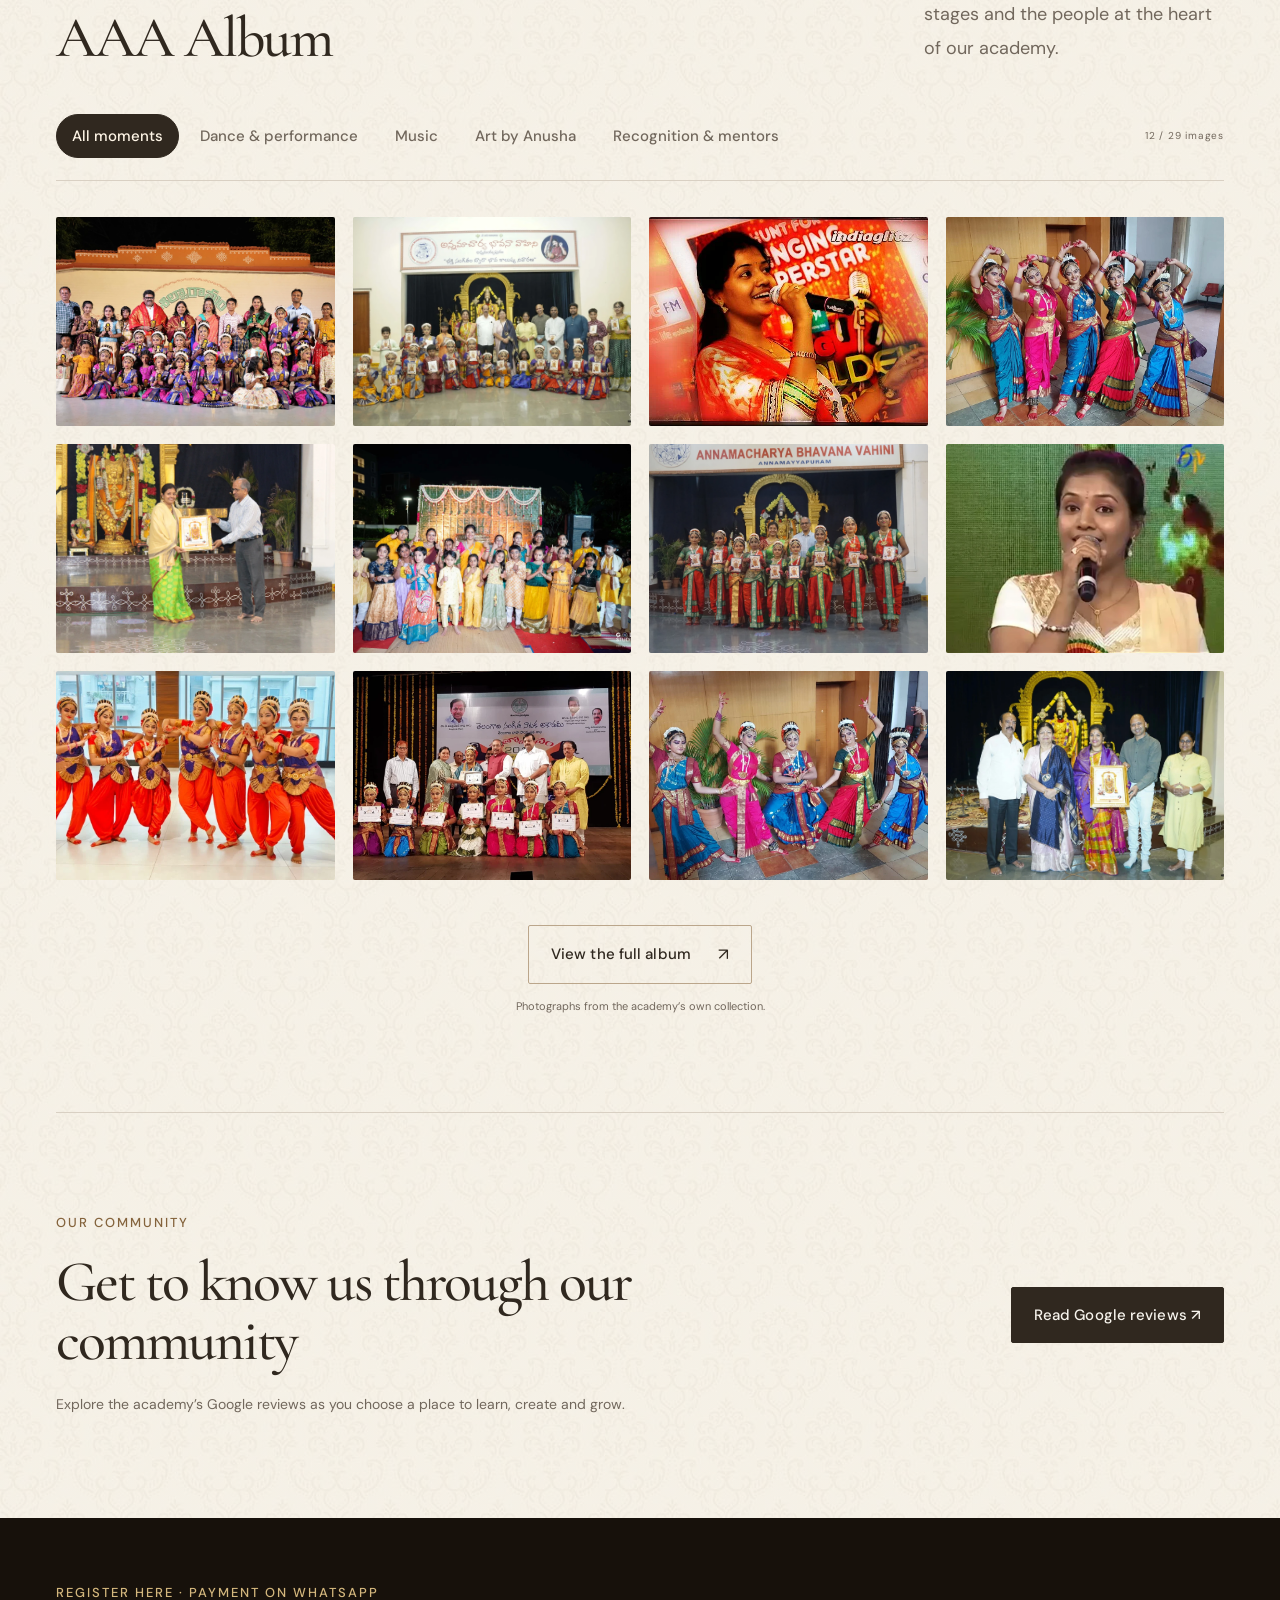
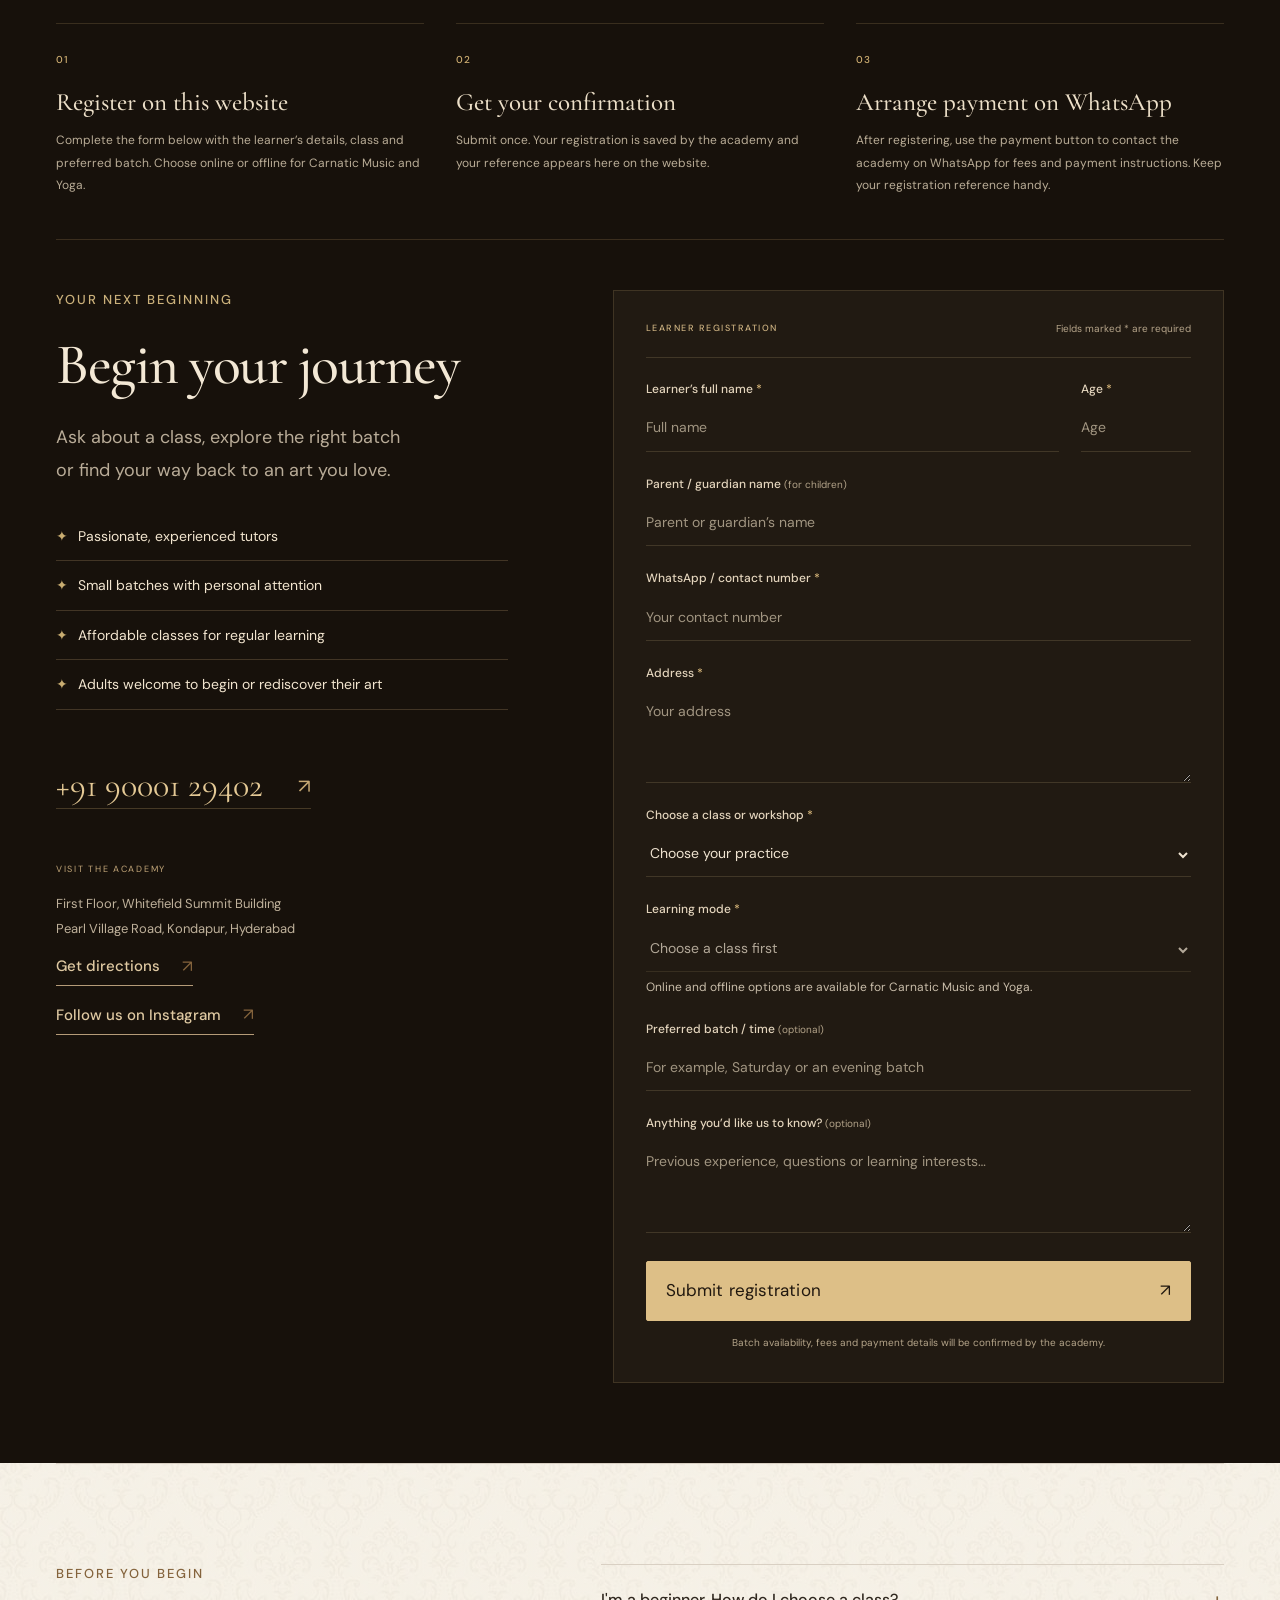
==== commit 31bcfb3c: "Add Instagram beneath directions in registration section" ====
--- a/saved/1/index.html
+++ b/saved/1/index.html
@@ -51,7 +51,7 @@
 <link rel="stylesheet" href="people.css?v=final-tutors-20261124">
 <script src="client-polish.js?v=local-review-2" defer></script>
 <script src="people.js?v=final-tutors-20261124" defer></script>
-<link rel="stylesheet" href="learning-updates.css?v=screen-fit-clean-20261121"><script src="view-count.js?v=local-review-2" defer></script><link rel="stylesheet" href="recovery-refinements.css?v=screen-fit-clean-20261121"><script src="album-slides.js?v=guru-update-20261123" defer></script><link rel="stylesheet" href="client-polish.css?v=full-width-video-20261124"></head>
+<link rel="stylesheet" href="learning-updates.css?v=screen-fit-clean-20261121"><script src="view-count.js?v=local-review-2" defer></script><link rel="stylesheet" href="recovery-refinements.css?v=screen-fit-clean-20261121"><script src="album-slides.js?v=guru-update-20261123" defer></script><link rel="stylesheet" href="client-polish.css?v=registration-instagram-20261124"></head>
 <body class="contemporary">
 <a class="skip" href="#main">Skip to content</a>
 
@@ -304,8 +304,11 @@
 <div class="address">
 <span>VISIT THE ACADEMY</span>
 <p>First Floor, Whitefield Summit Building<br>Pearl Village Road, Kondapur, Hyderabad</p>
+<div class="registration-contact-links">
 <a class="text-link" href="https://www.google.com/maps/search/?api=1&query=Anusha+Art+Academy+Pearl+Village+Road+Kondapur+Hyderabad" target="_blank" rel="noopener noreferrer">Get directions <span>↗</span>
 </a>
+<a class="text-link" href="https://www.instagram.com/anusha.art.academy/" target="_blank" rel="noopener noreferrer">Follow us on Instagram <span aria-hidden="true">↗</span></a>
+</div>
 </div>
 </div>
 <div class="registration-form-wrap"><div class="registration-form-heading"><span>LEARNER REGISTRATION</span><small>Fields marked * are required</small></div>
--- a/saved/1/client-polish.css
+++ b/saved/1/client-polish.css
@@ -101,3 +101,6 @@
 .contemporary #films .film-thumb{width:112px;height:63px;aspect-ratio:16/9}
 .contemporary #films .film-note{margin-top:0;padding-top:18px}
 @media(max-width:700px){.contemporary #films .film-theatre{gap:24px}.contemporary #films .film-thumb{width:96px;height:54px}}
+
+.registration-contact-links{display:flex;flex-direction:column;align-items:flex-start;gap:16px}
+.registration-contact-links .text-link{max-width:100%;overflow-wrap:anywhere}
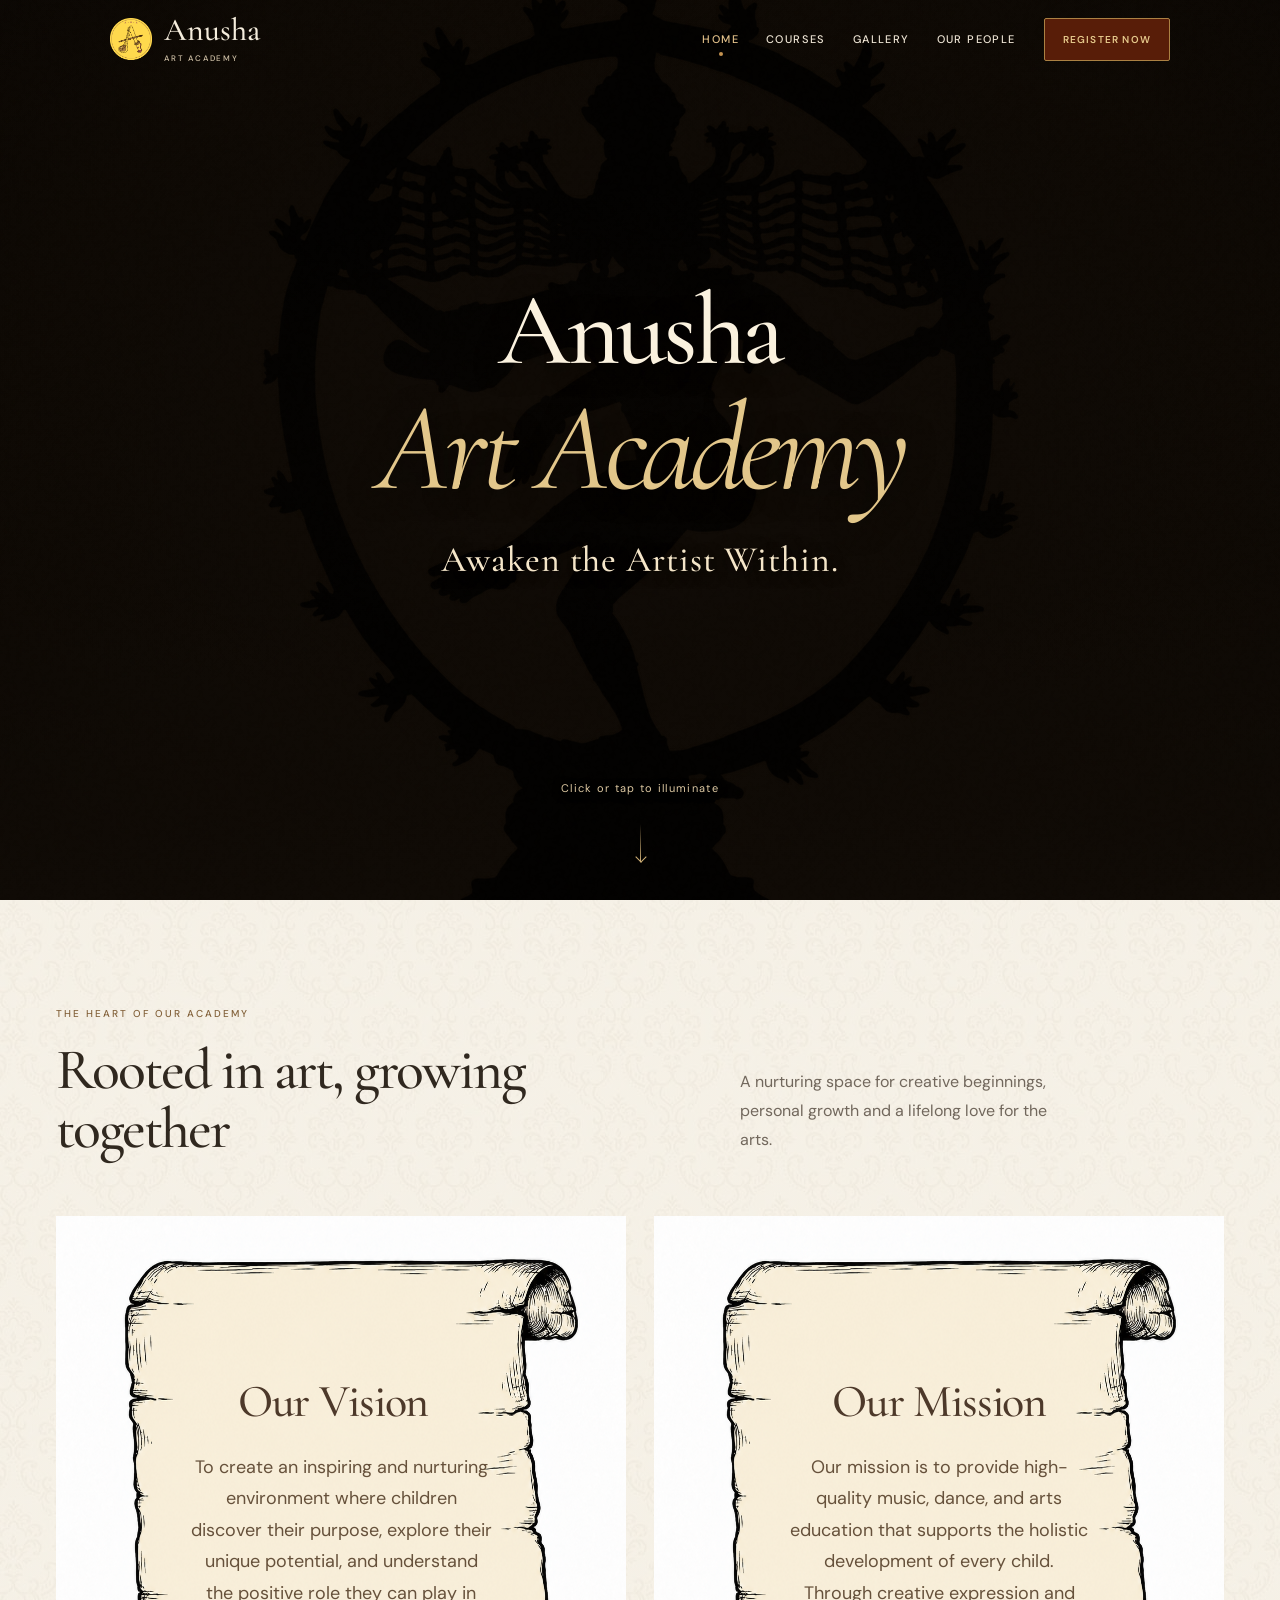
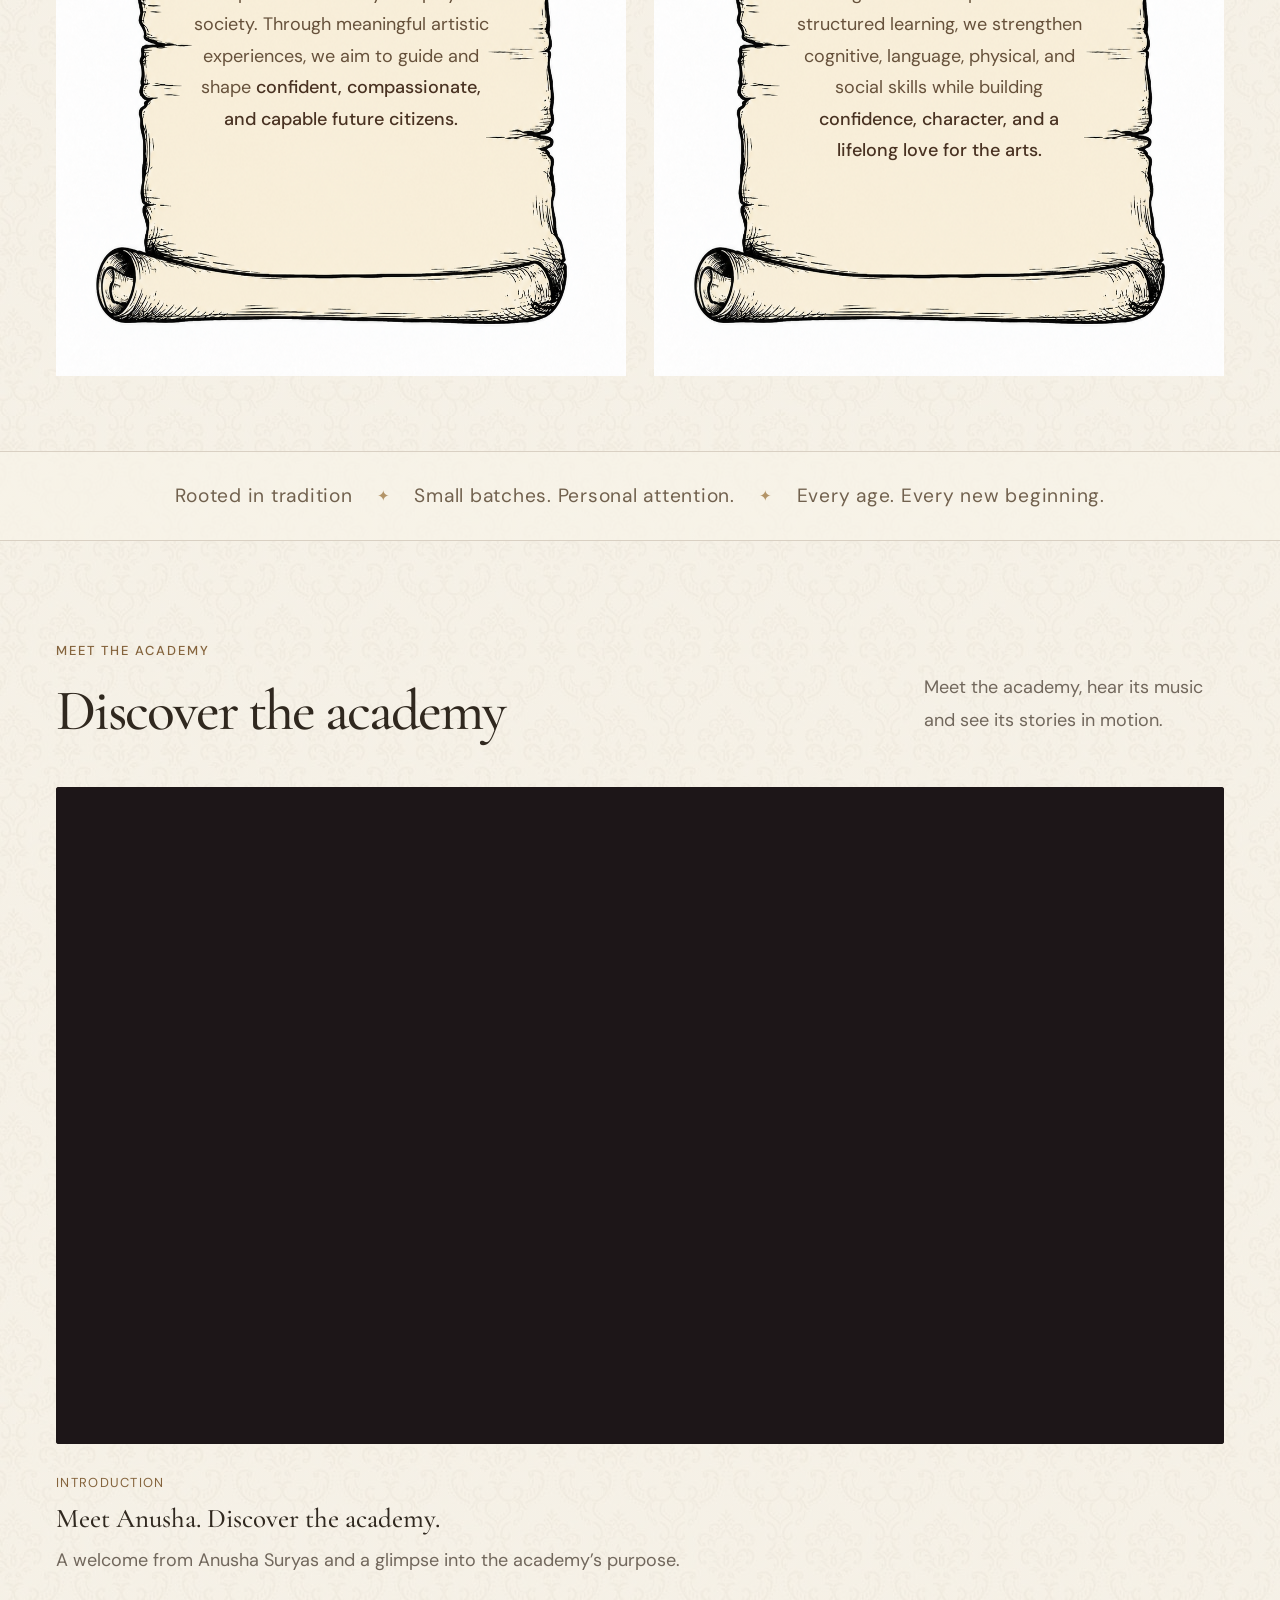
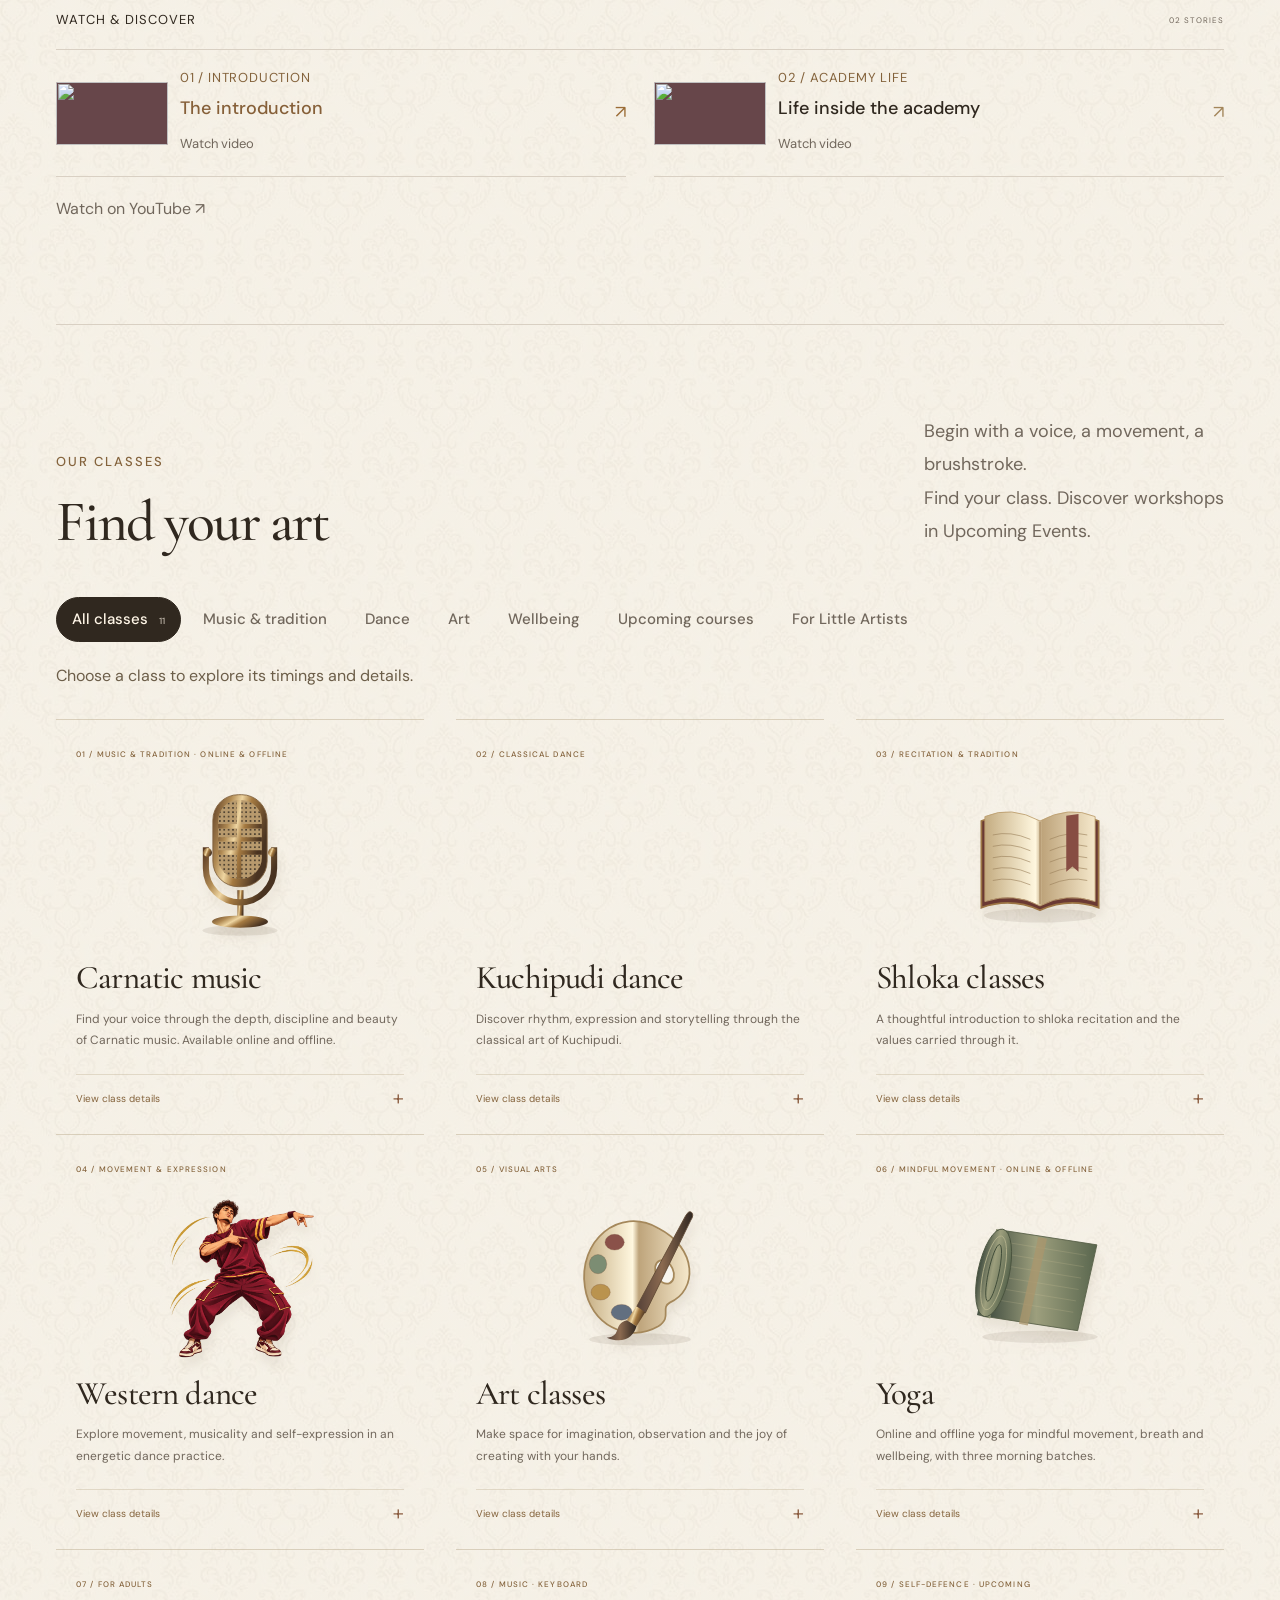
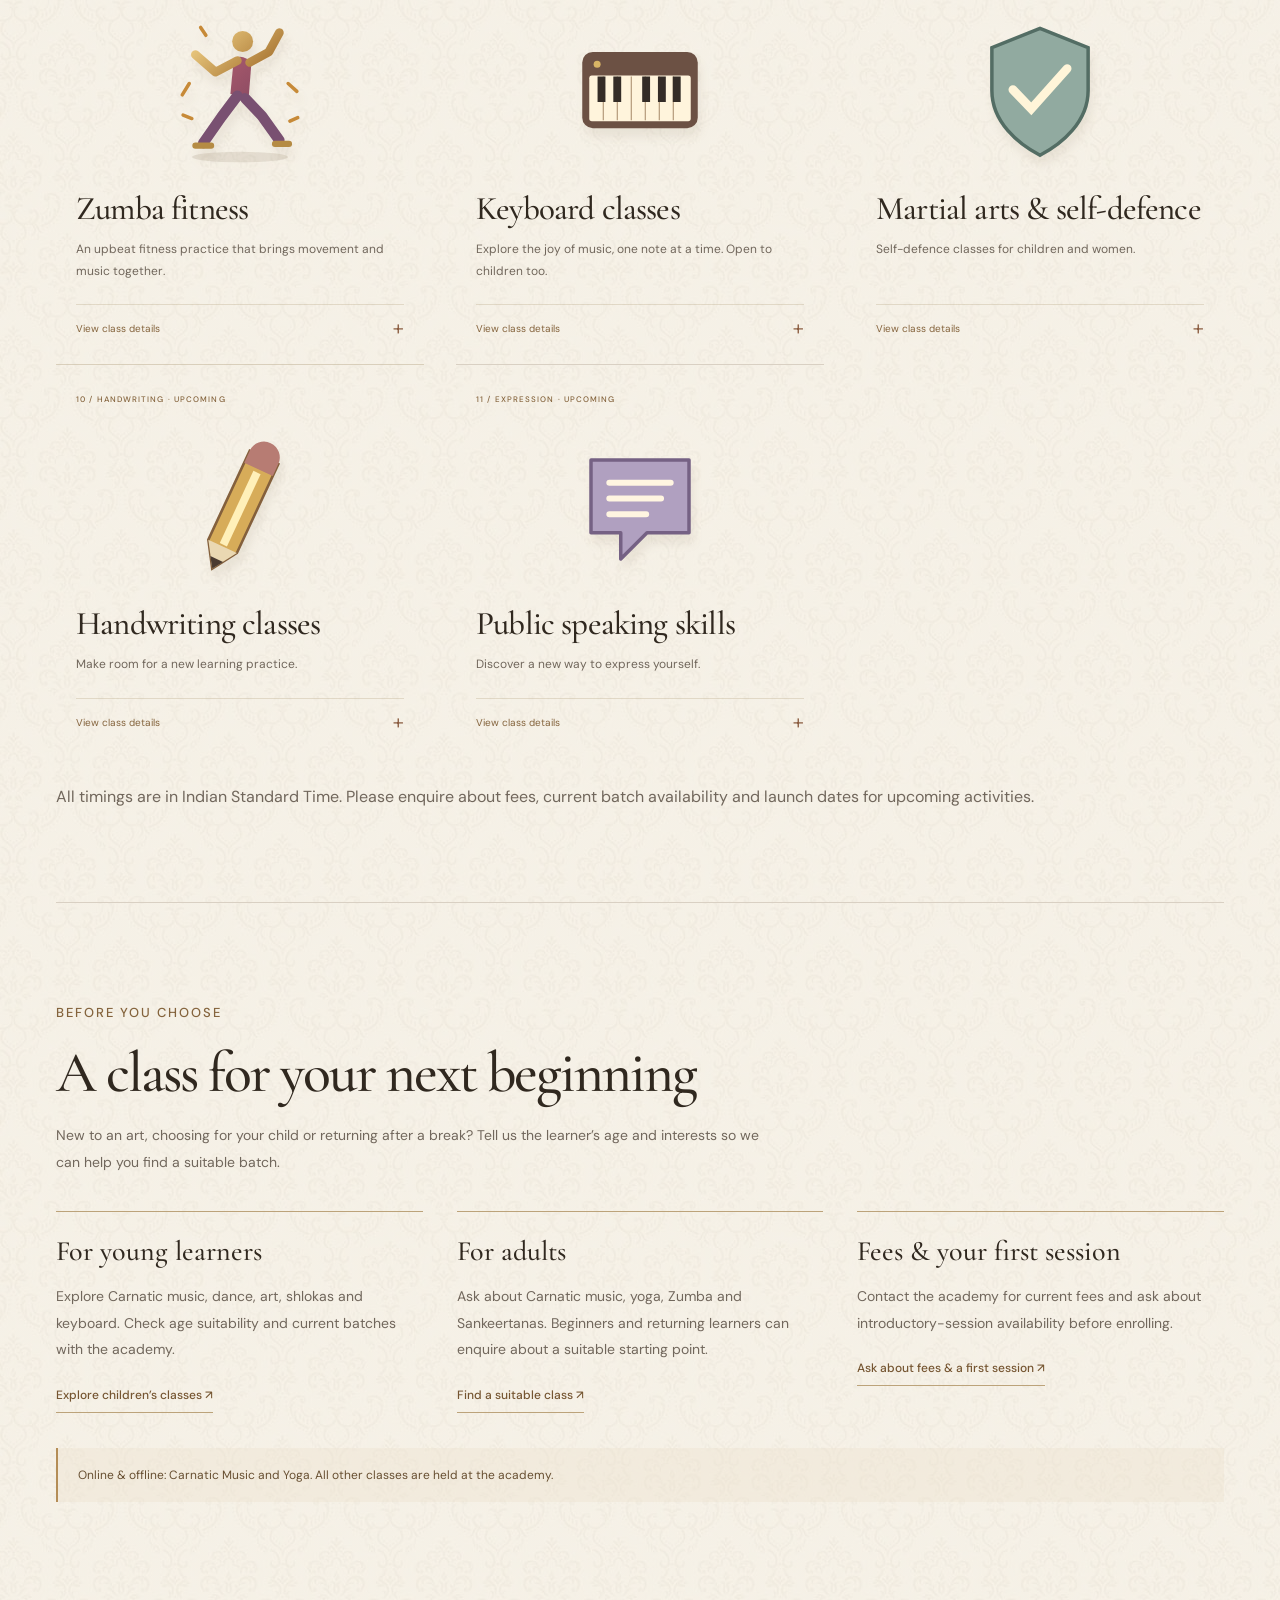
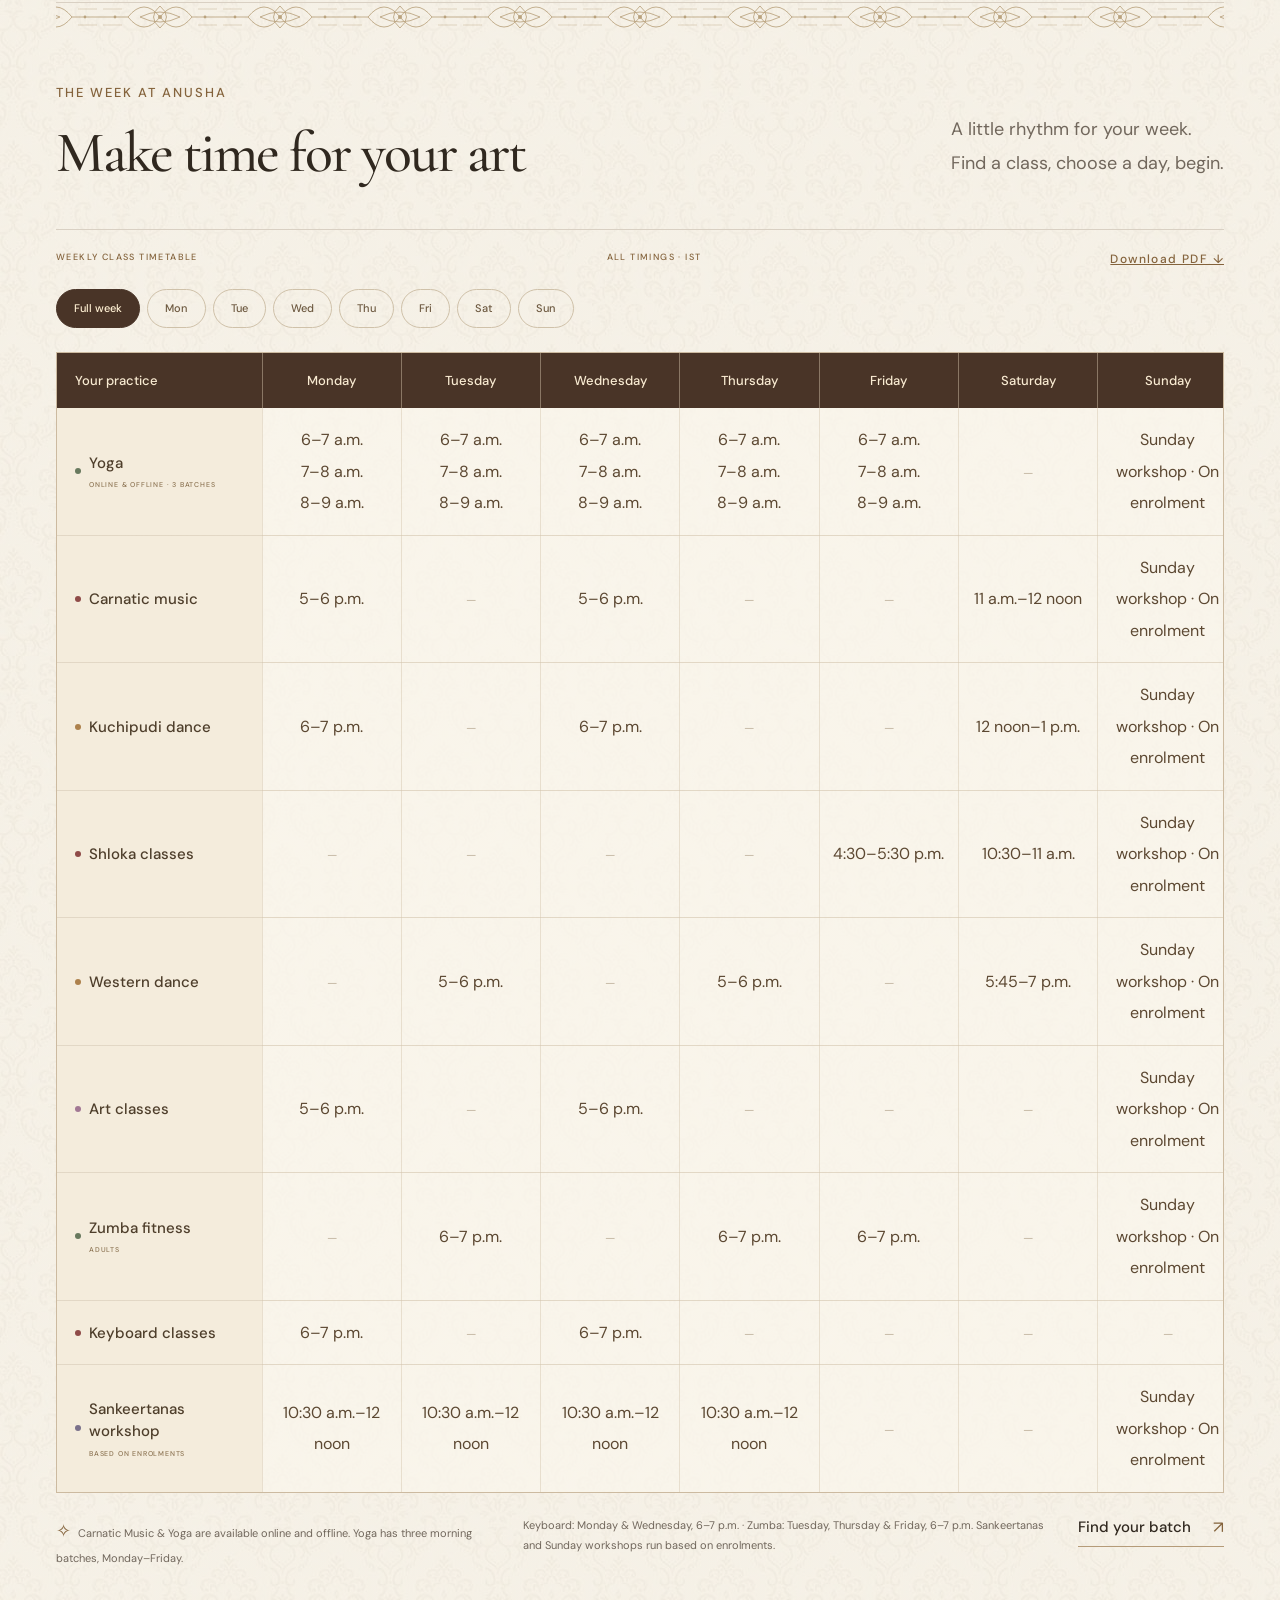
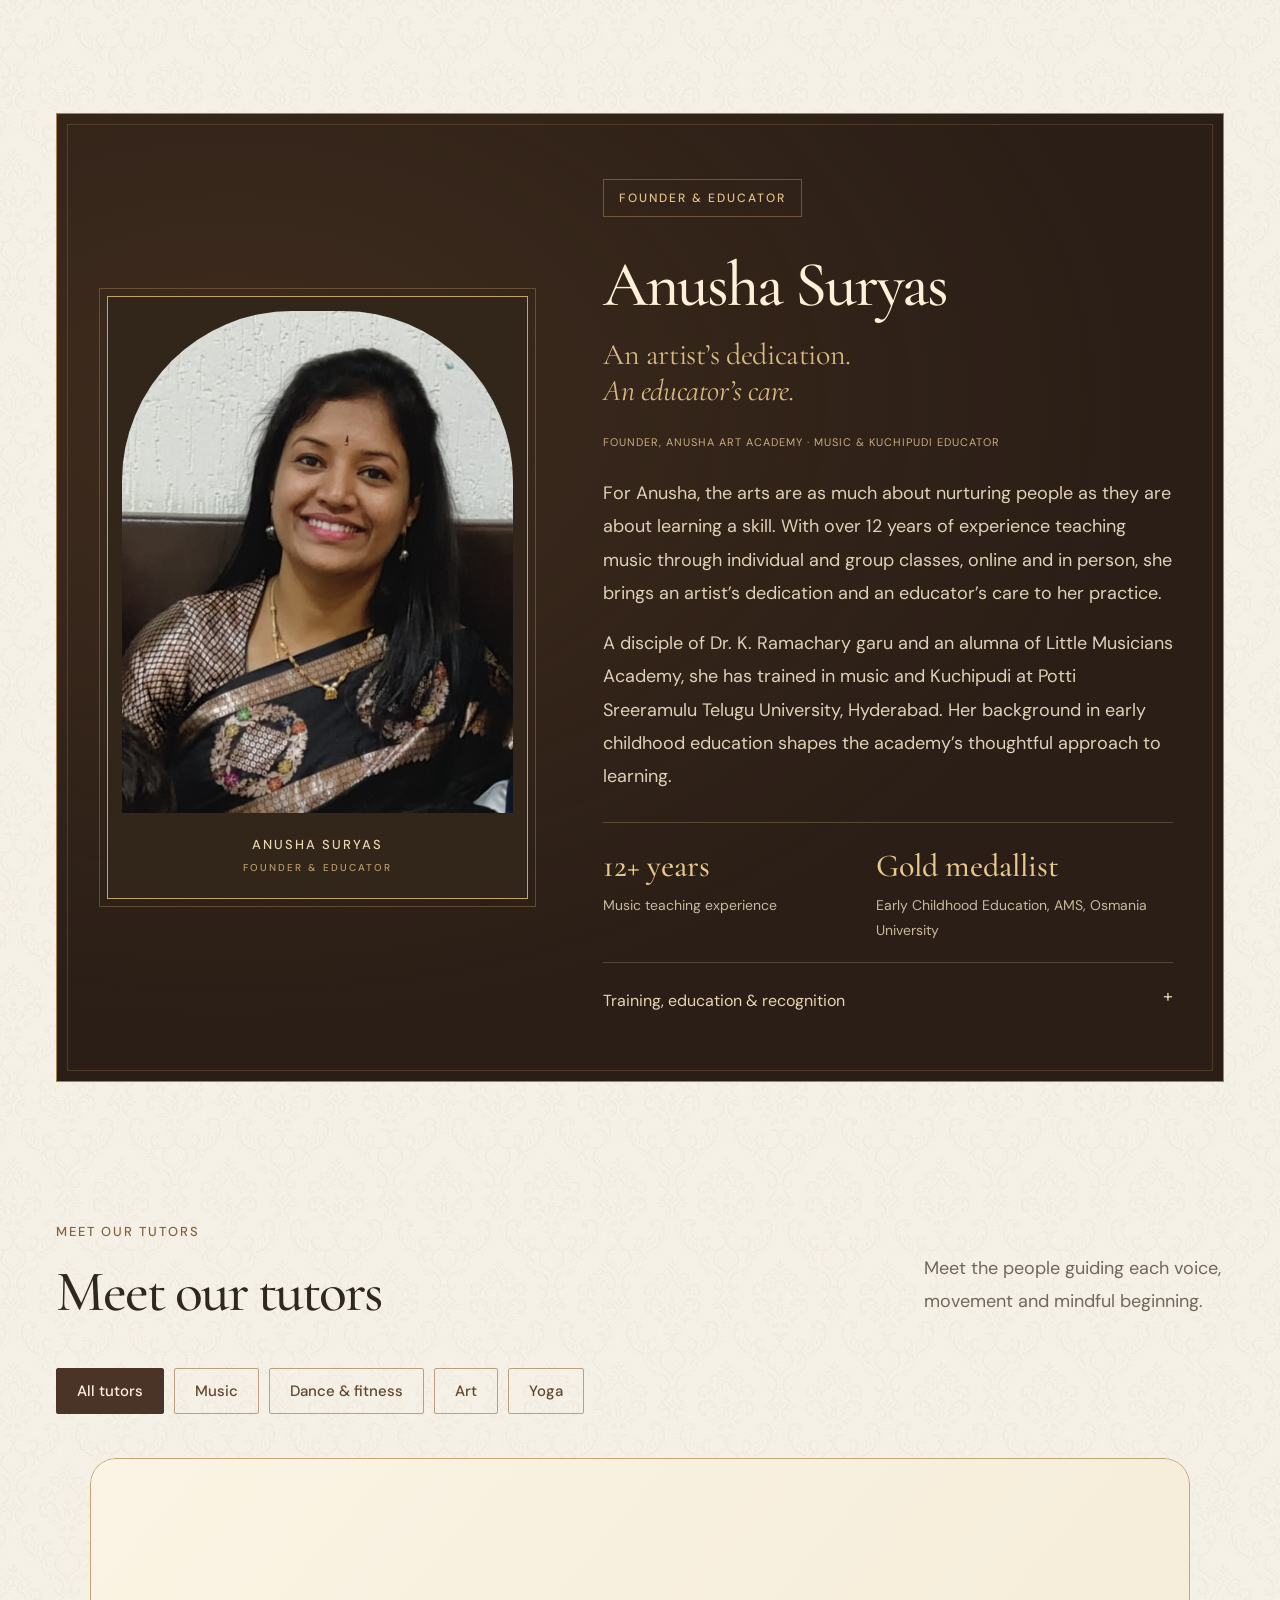
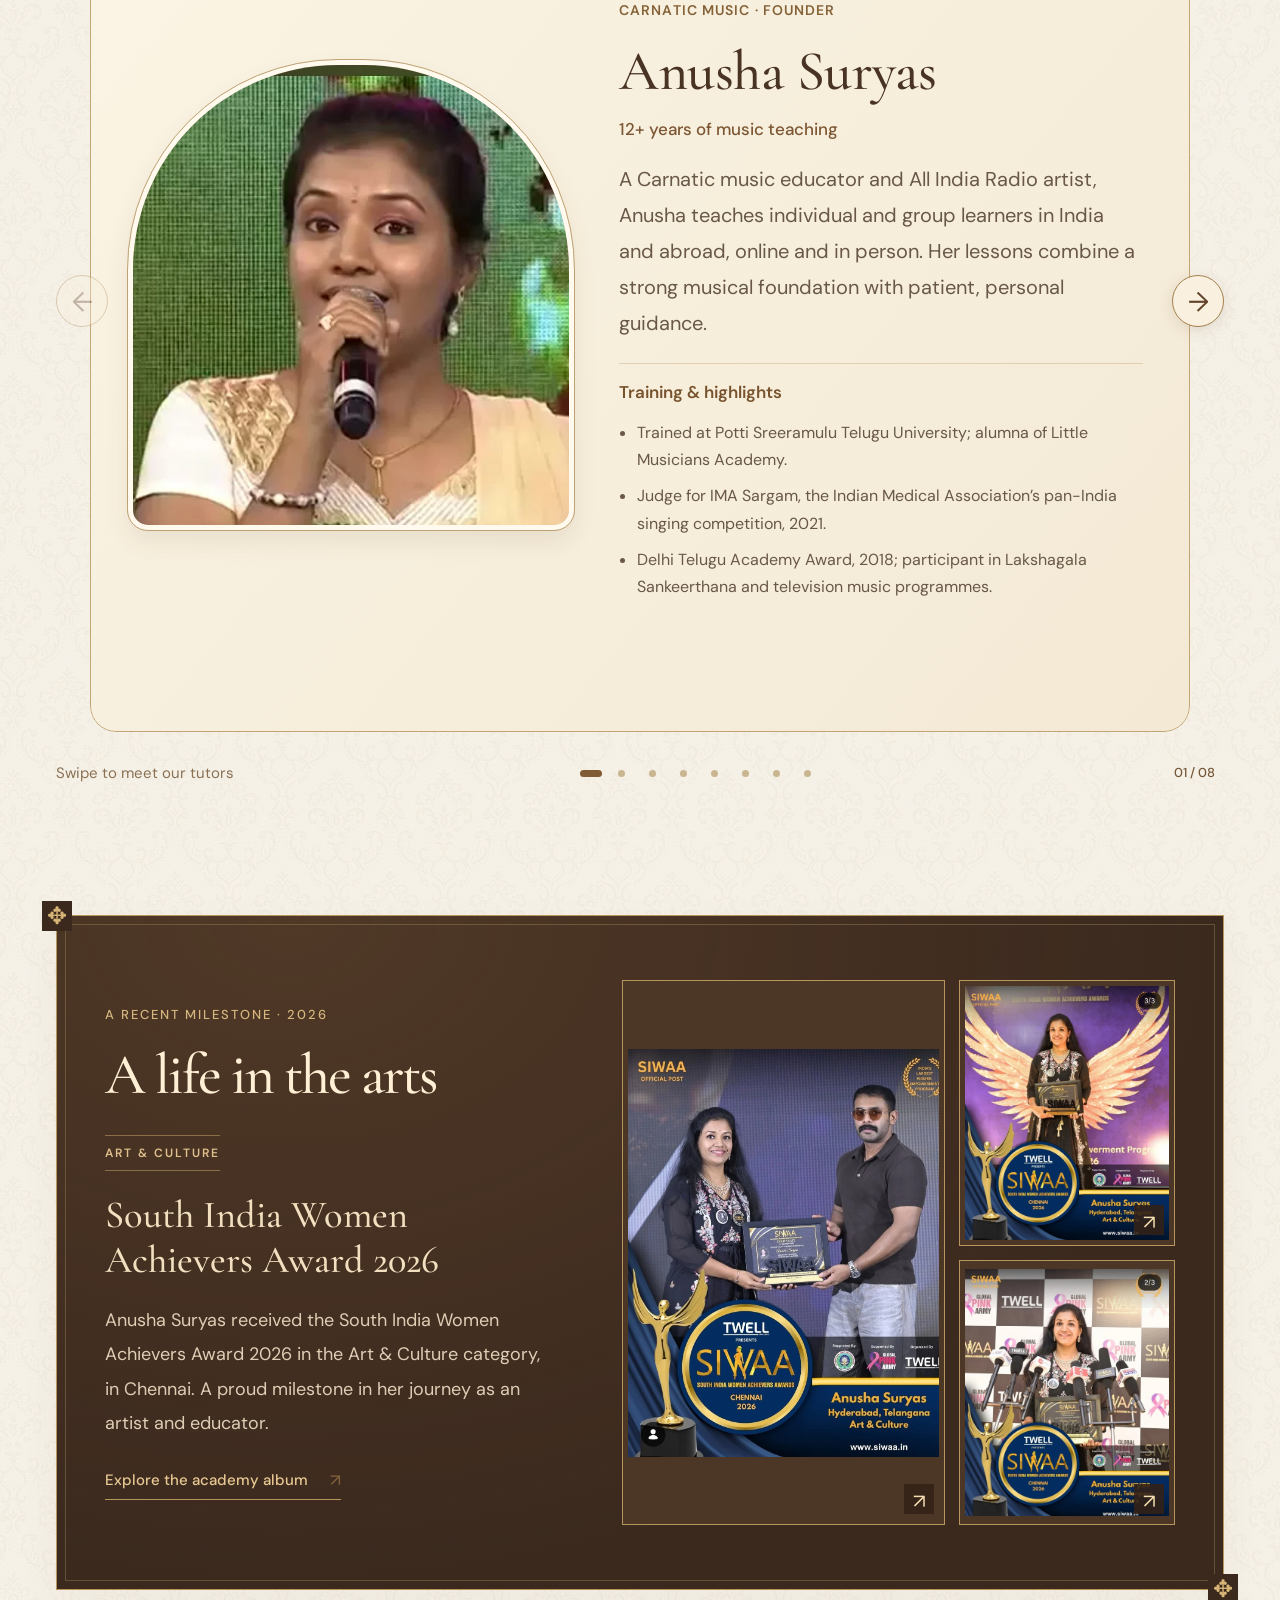
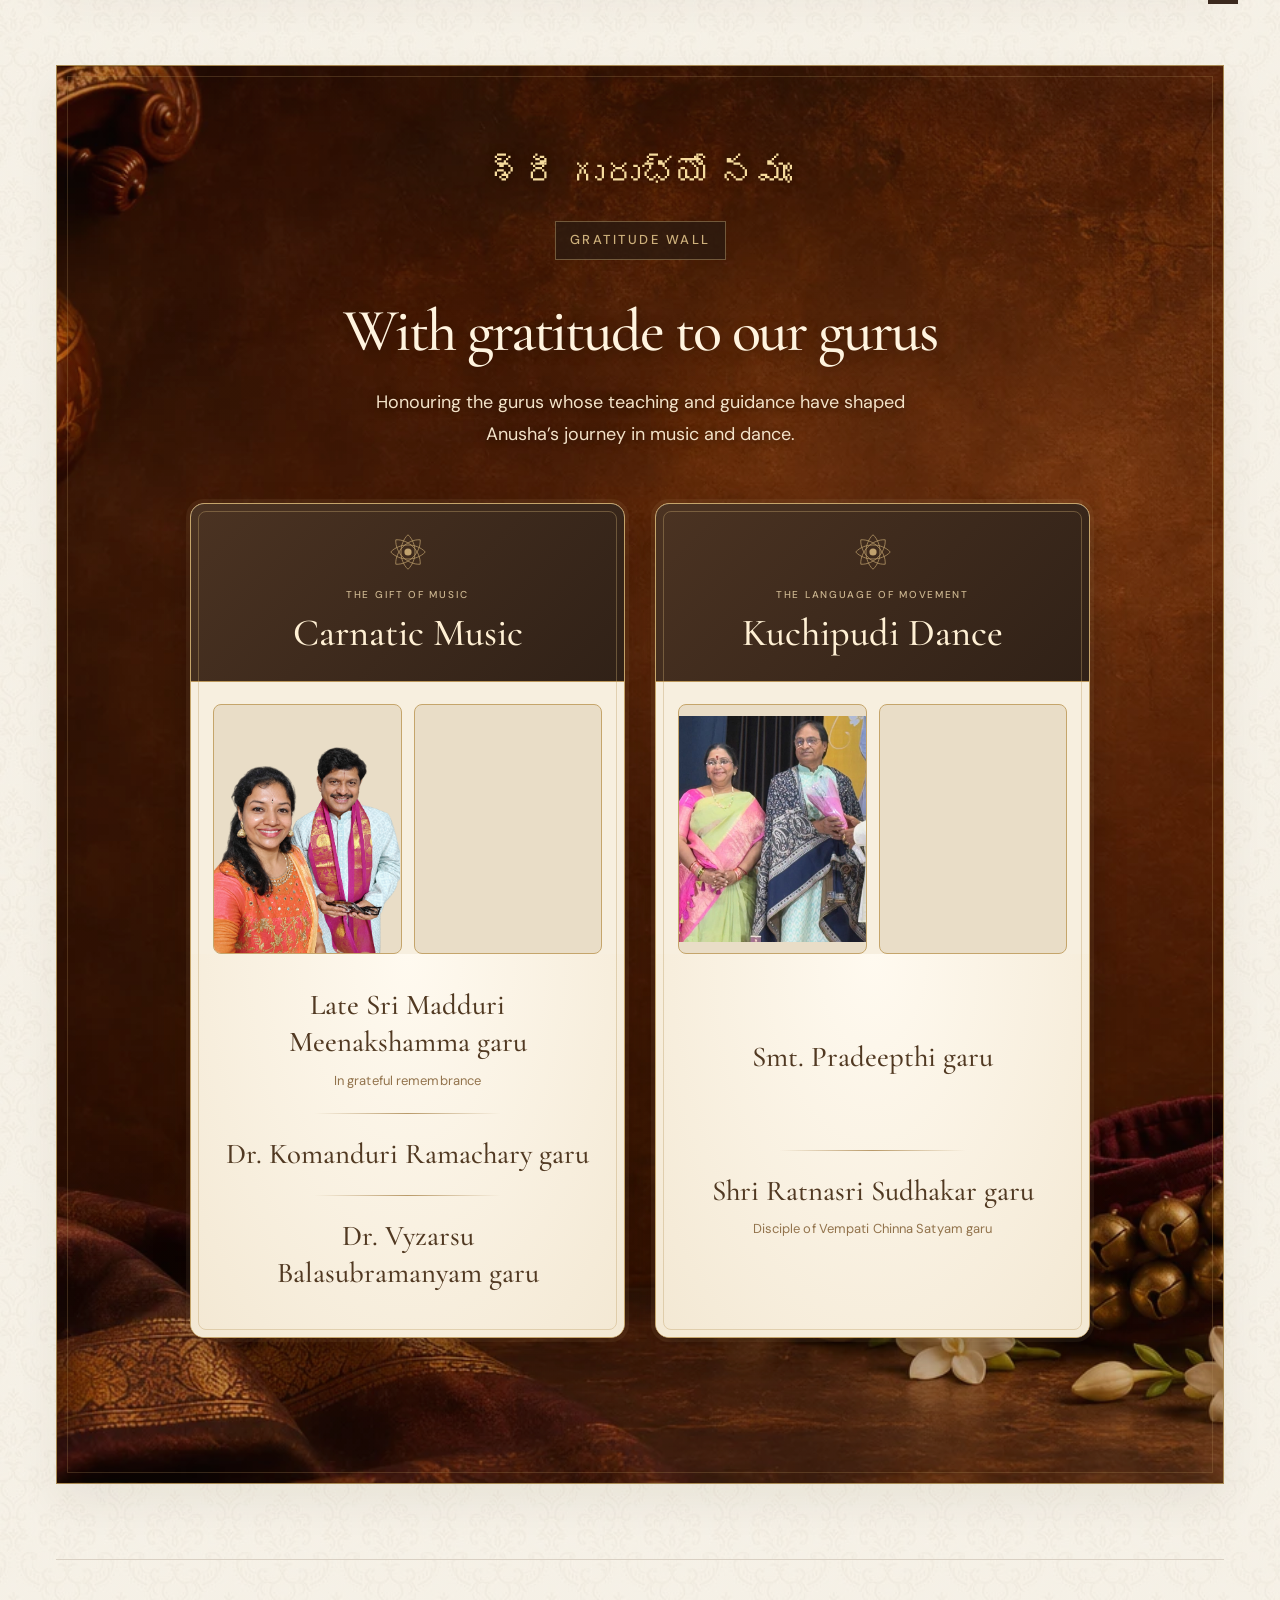
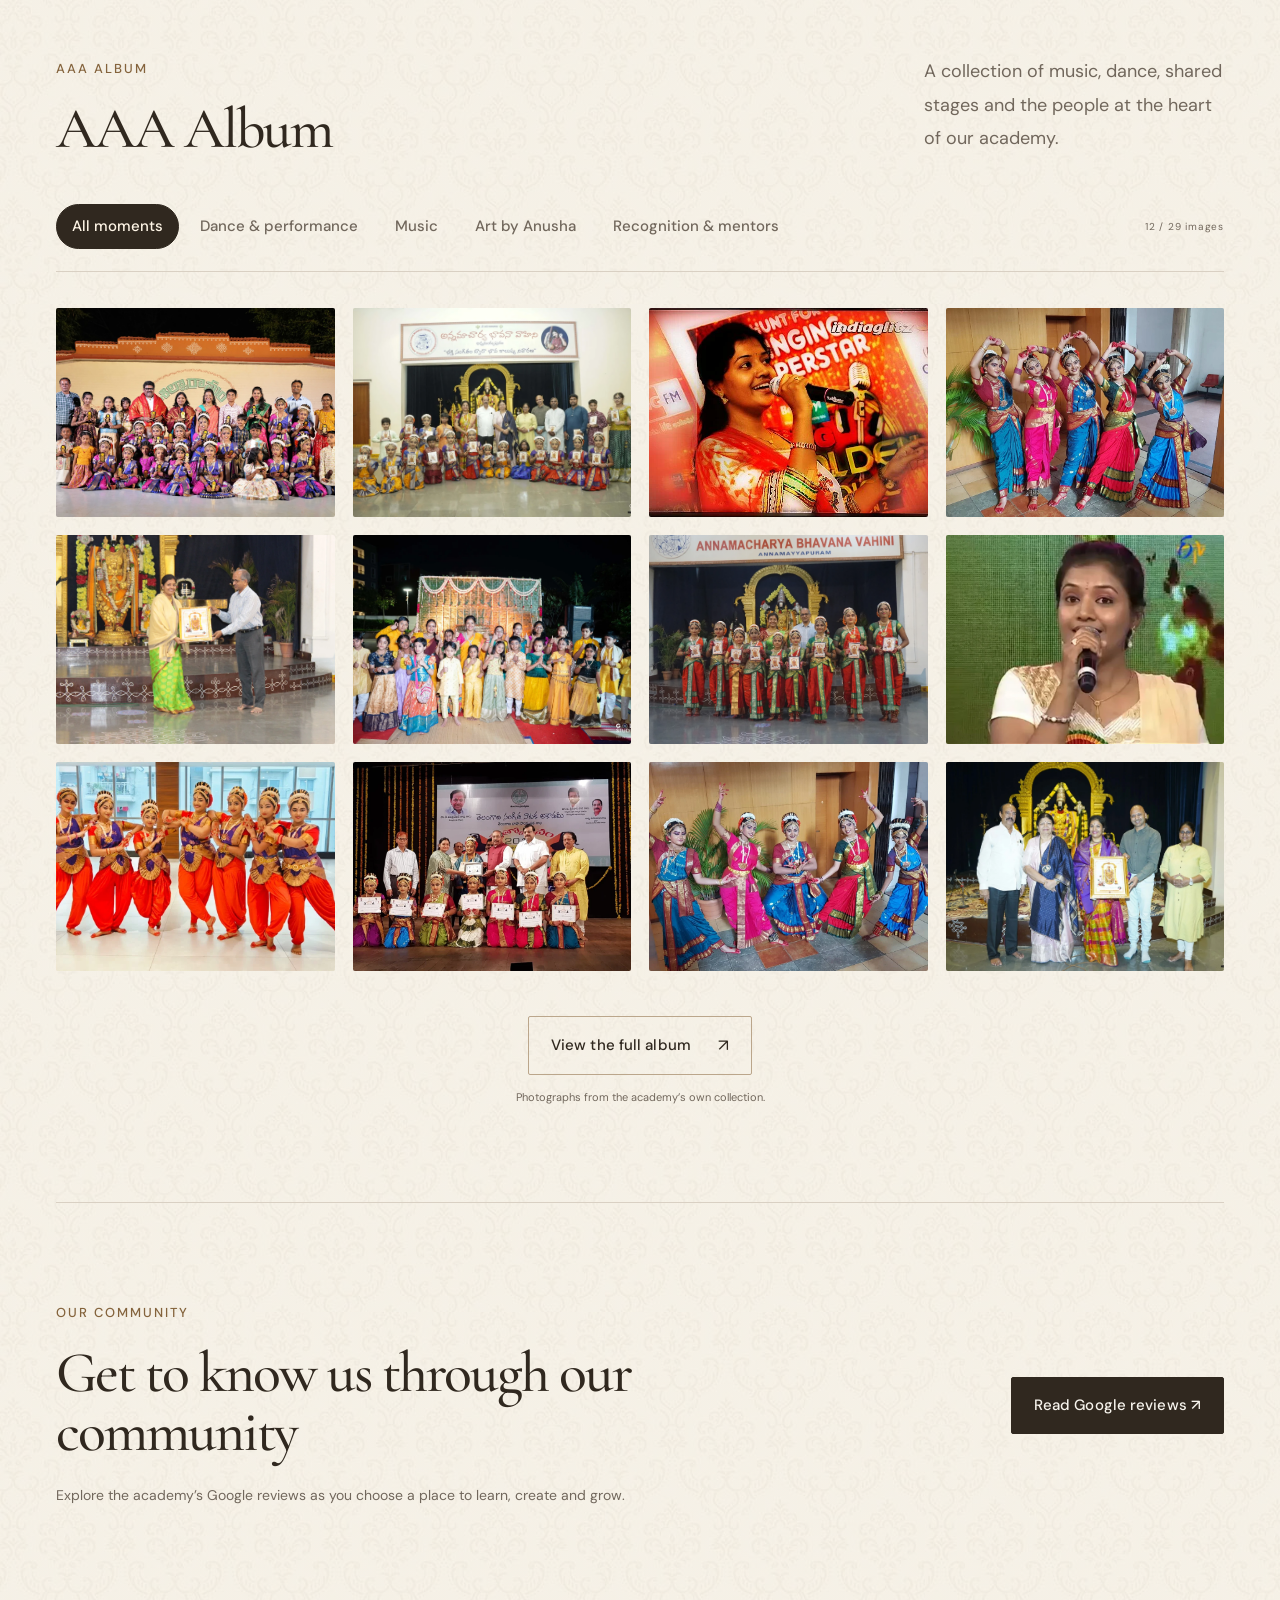
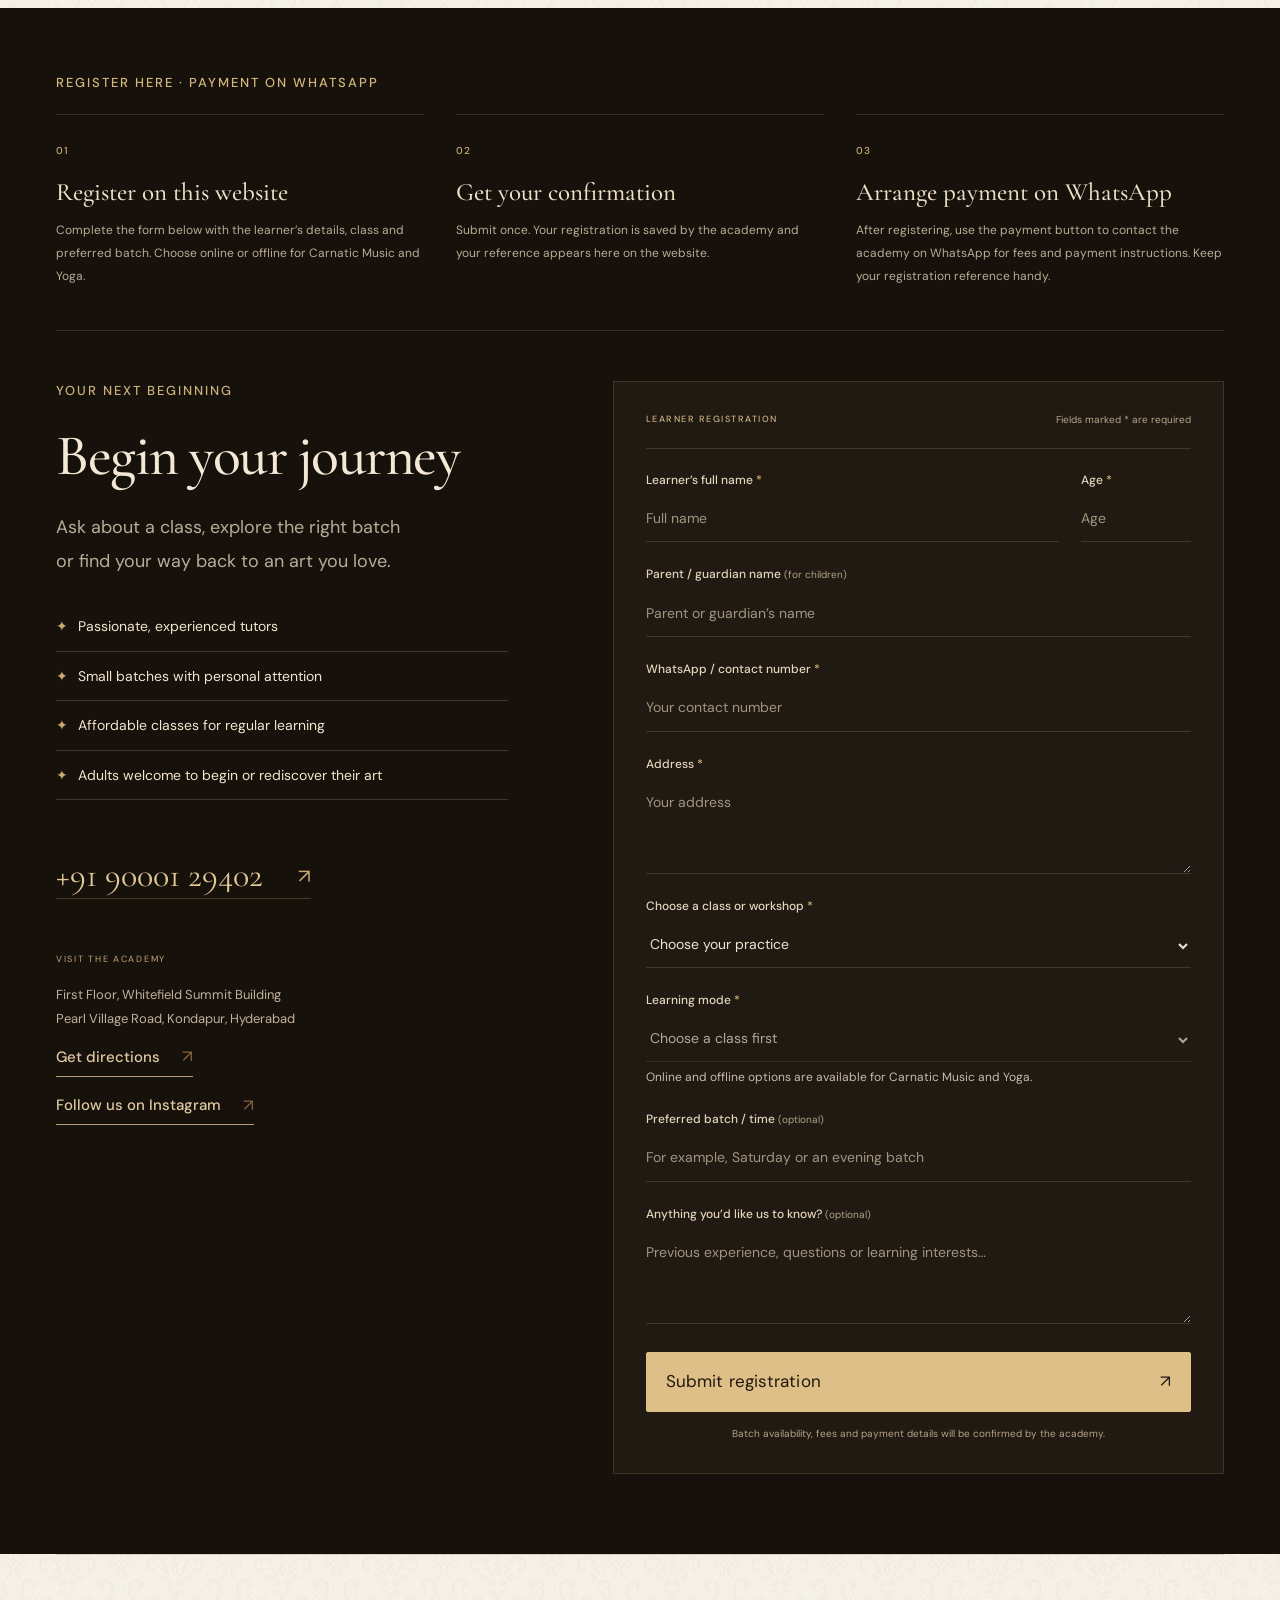
==== commit e2502187: "Update yoga qualifications and focus keyboard tutor profile on music" ====
--- a/saved/1/index.html
+++ b/saved/1/index.html
@@ -39,7 +39,7 @@
 <link rel="stylesheet" href="faq-contact.css?v=restore-shortcuts-20261123">
 <script src="faq-contact.js?v=1" defer></script>
 <link rel="stylesheet" href="client-revisions.css?v=restore-shortcuts-20261123">
-<script src="academy-content.js?v=final-tutors-20261124" defer></script>
+<script src="academy-content.js?v=tutor-qualifications-20261125" defer></script>
 <script src="client-revisions.js?v=tutors-3" defer></script>
 <link rel="stylesheet" href="timetable.css?v=screen-fit-clean-20261121">
 <script src="timetable.js?v=art-keyboard-20261123" defer></script>
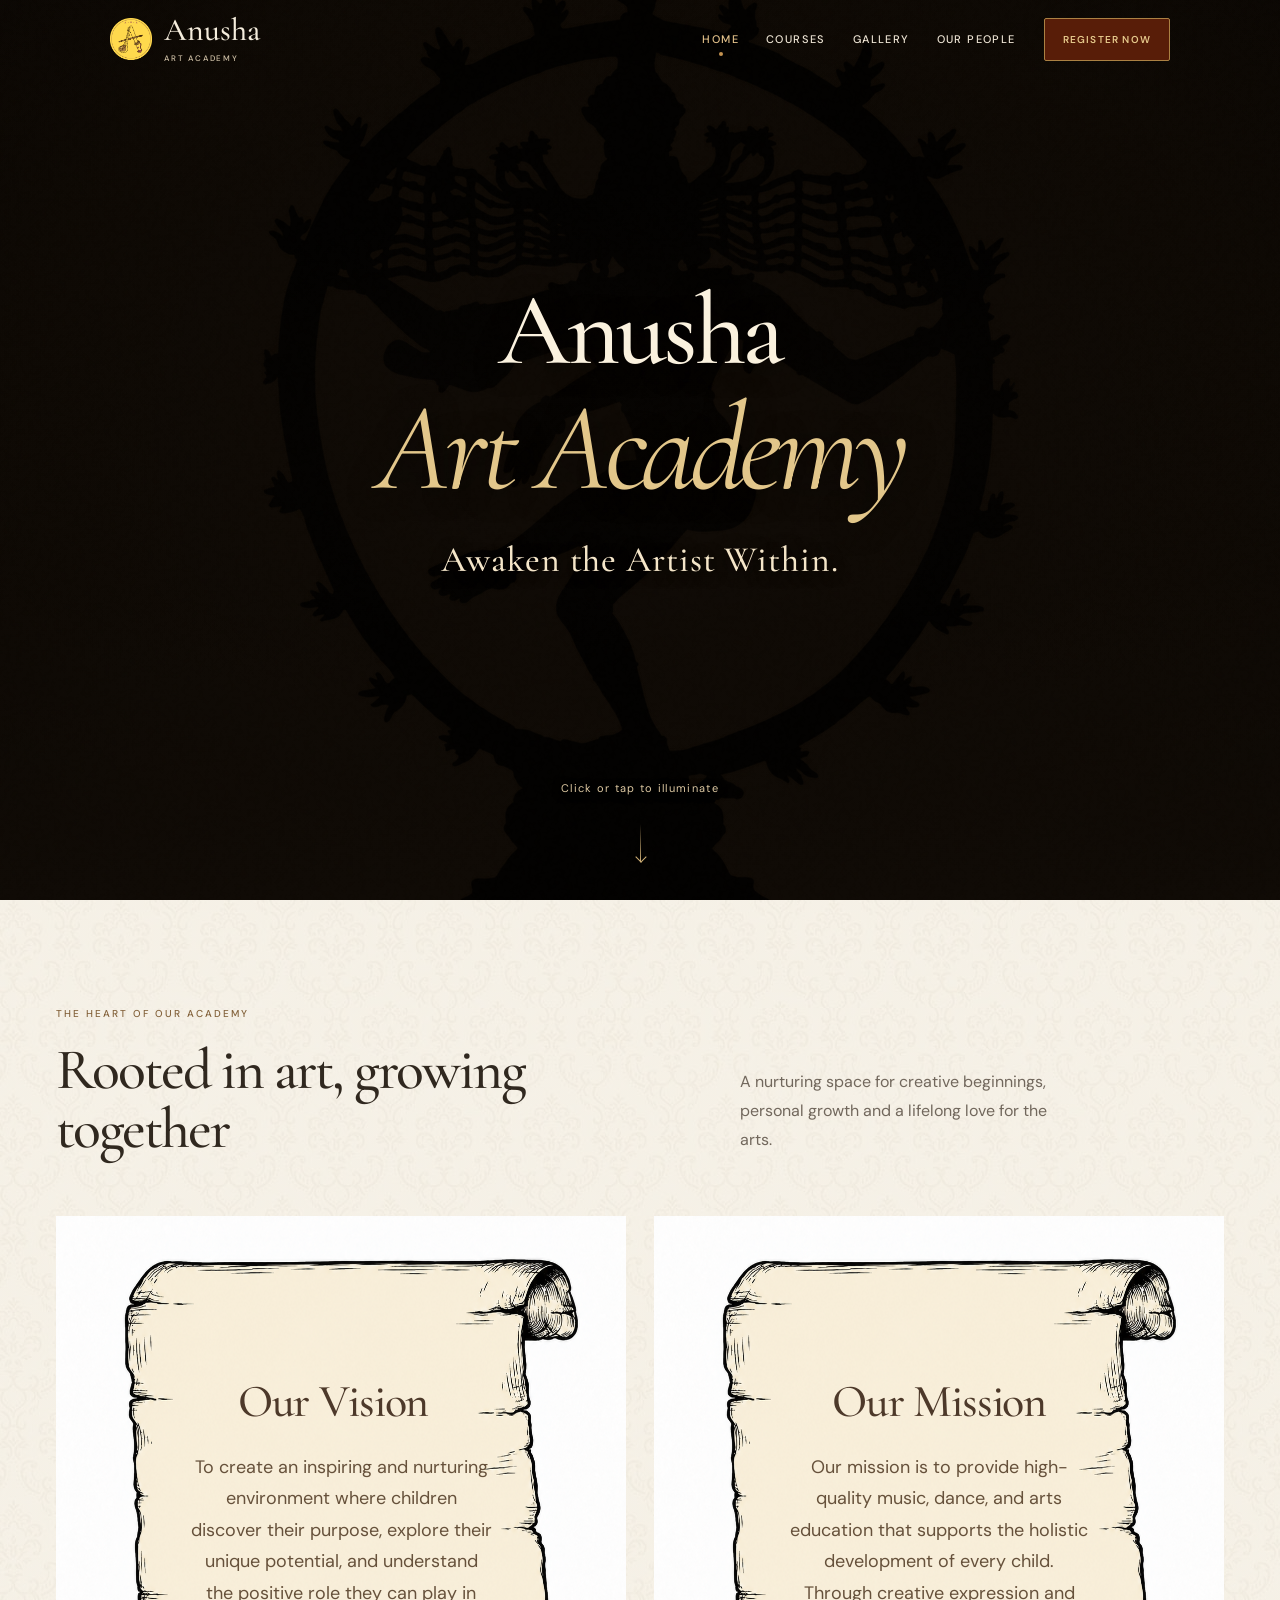
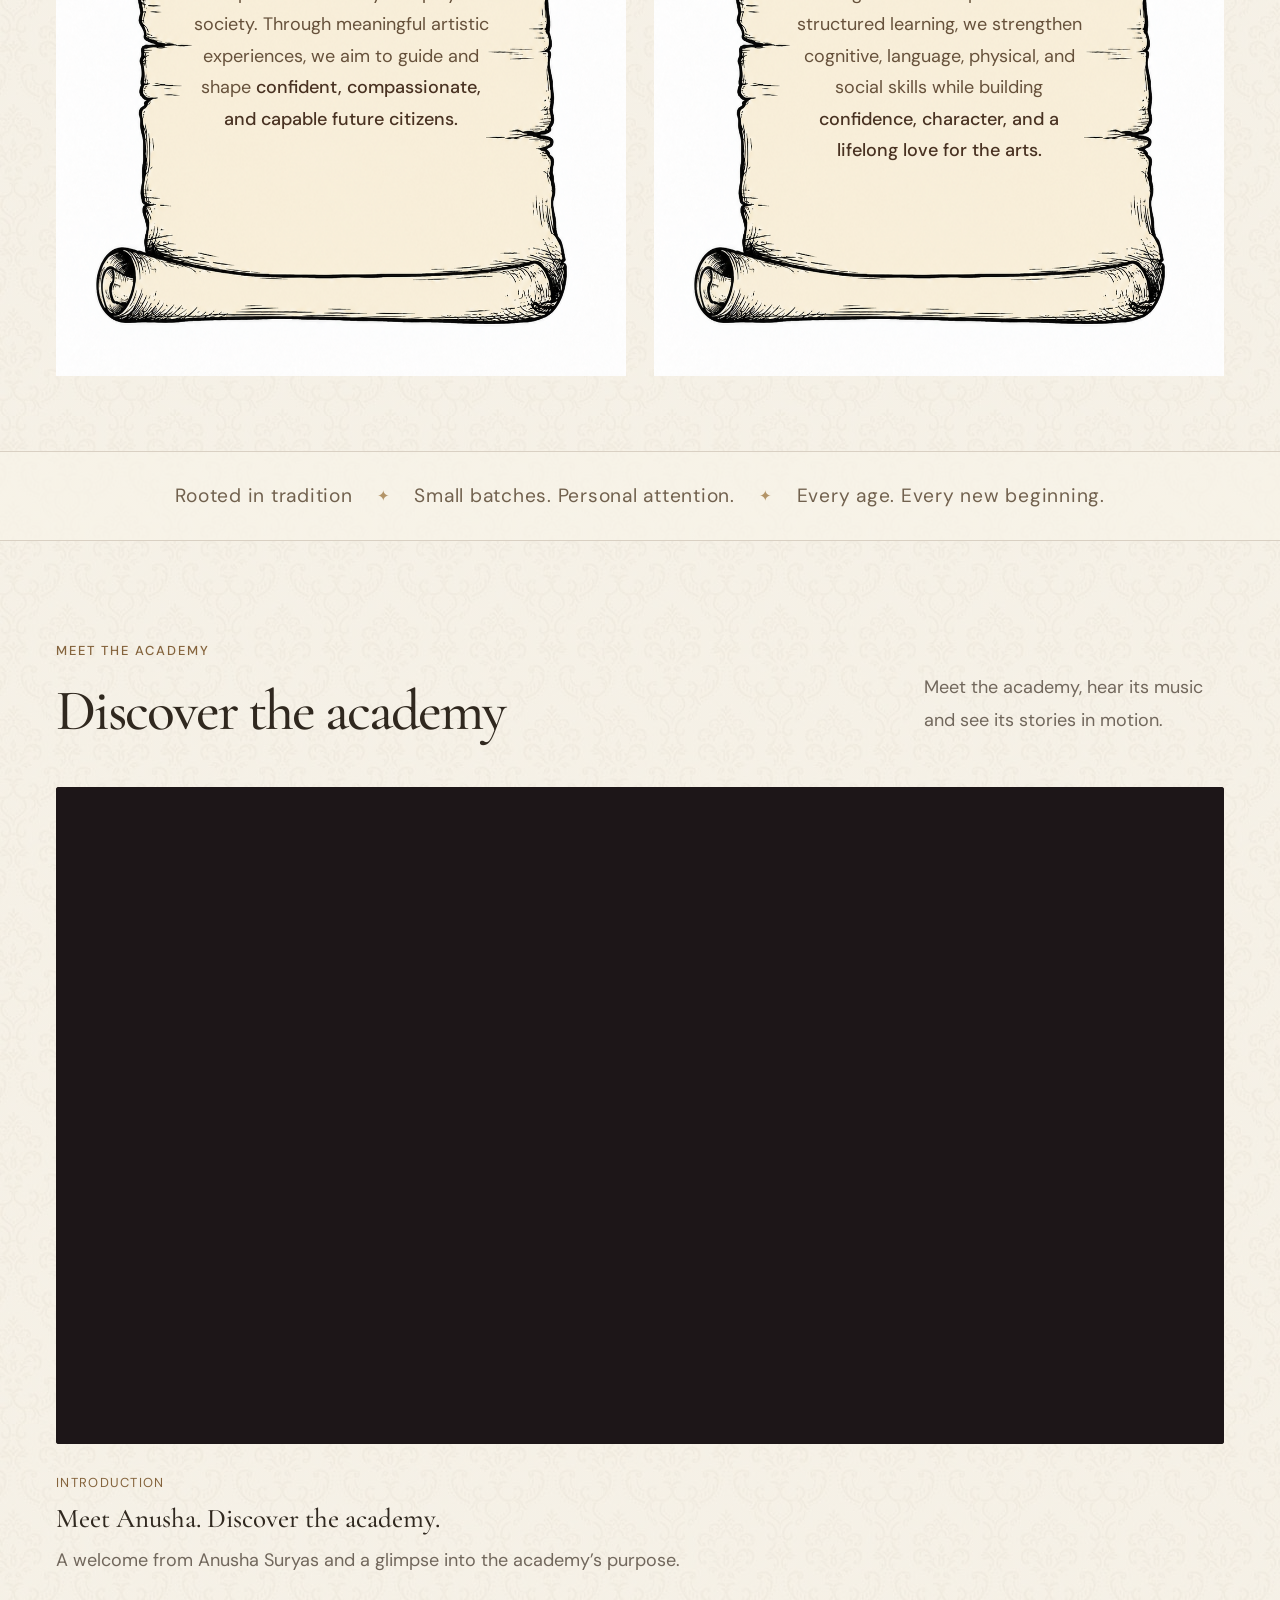
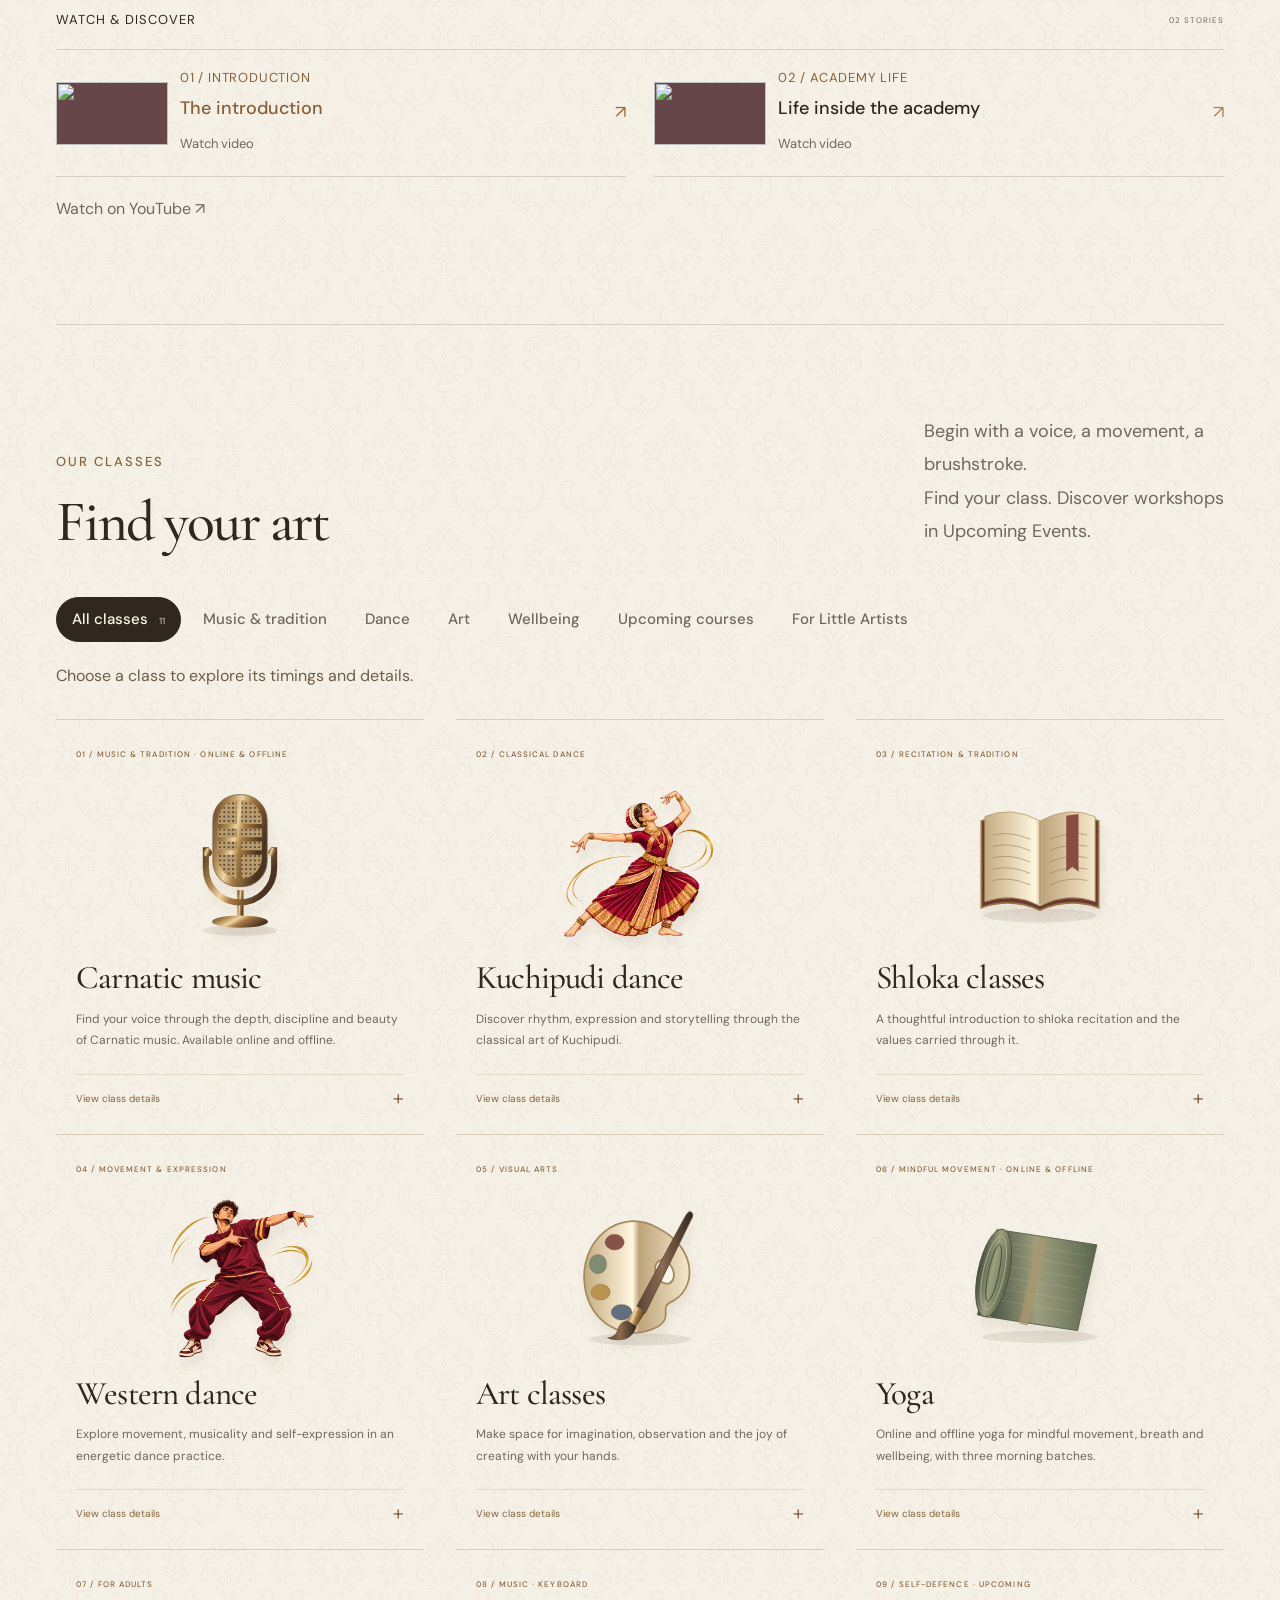
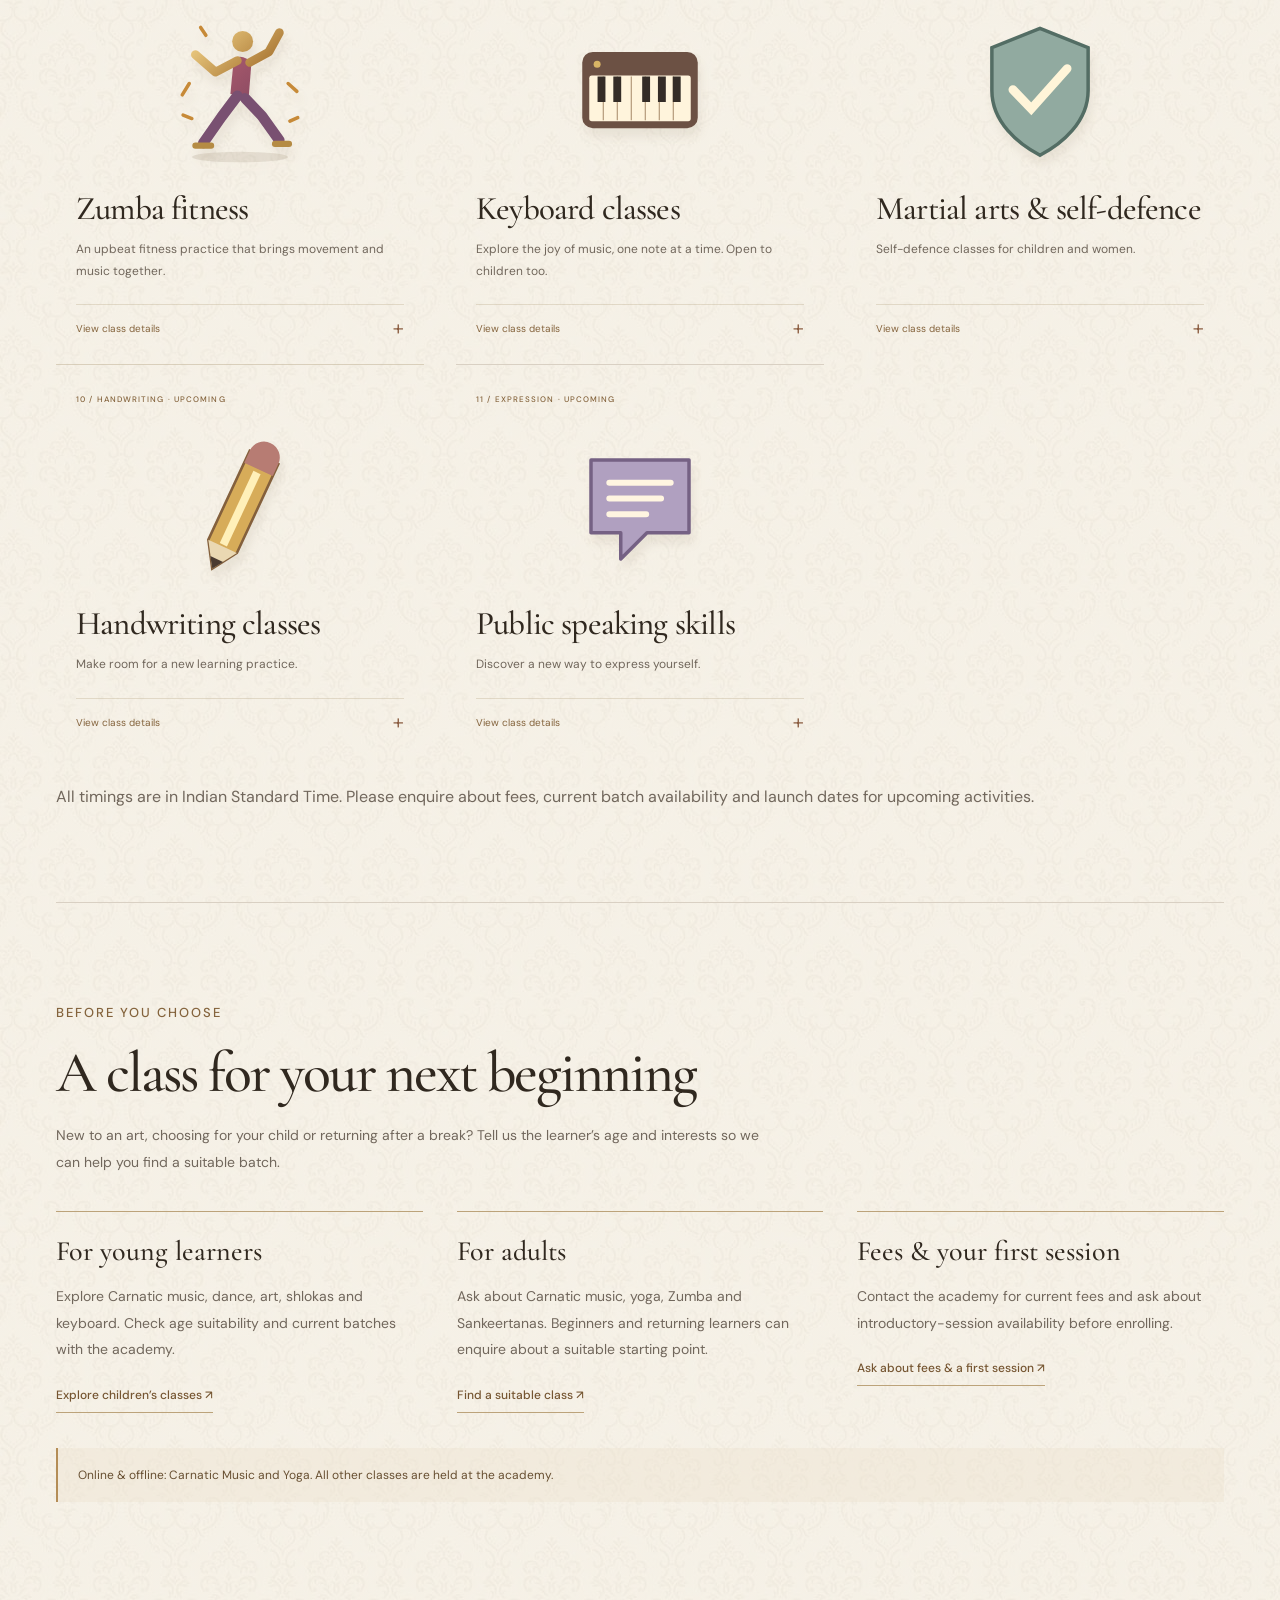
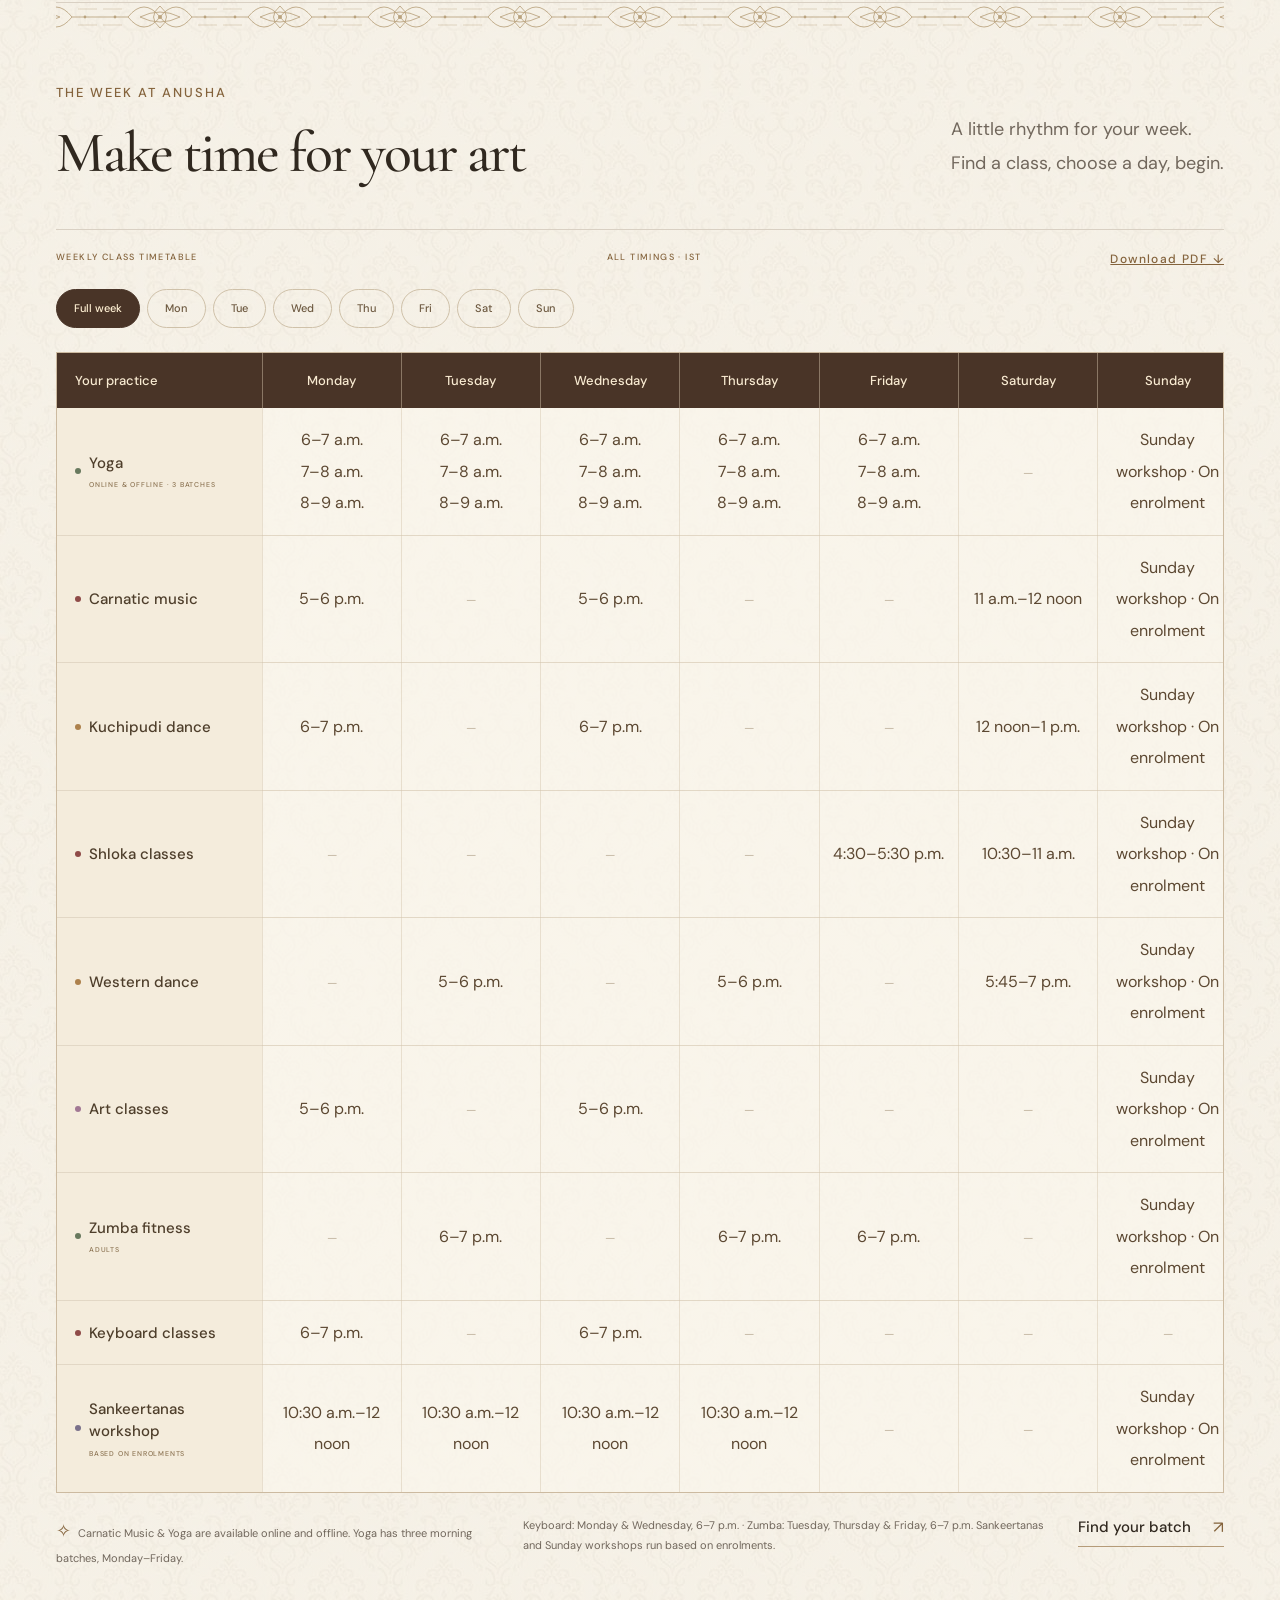
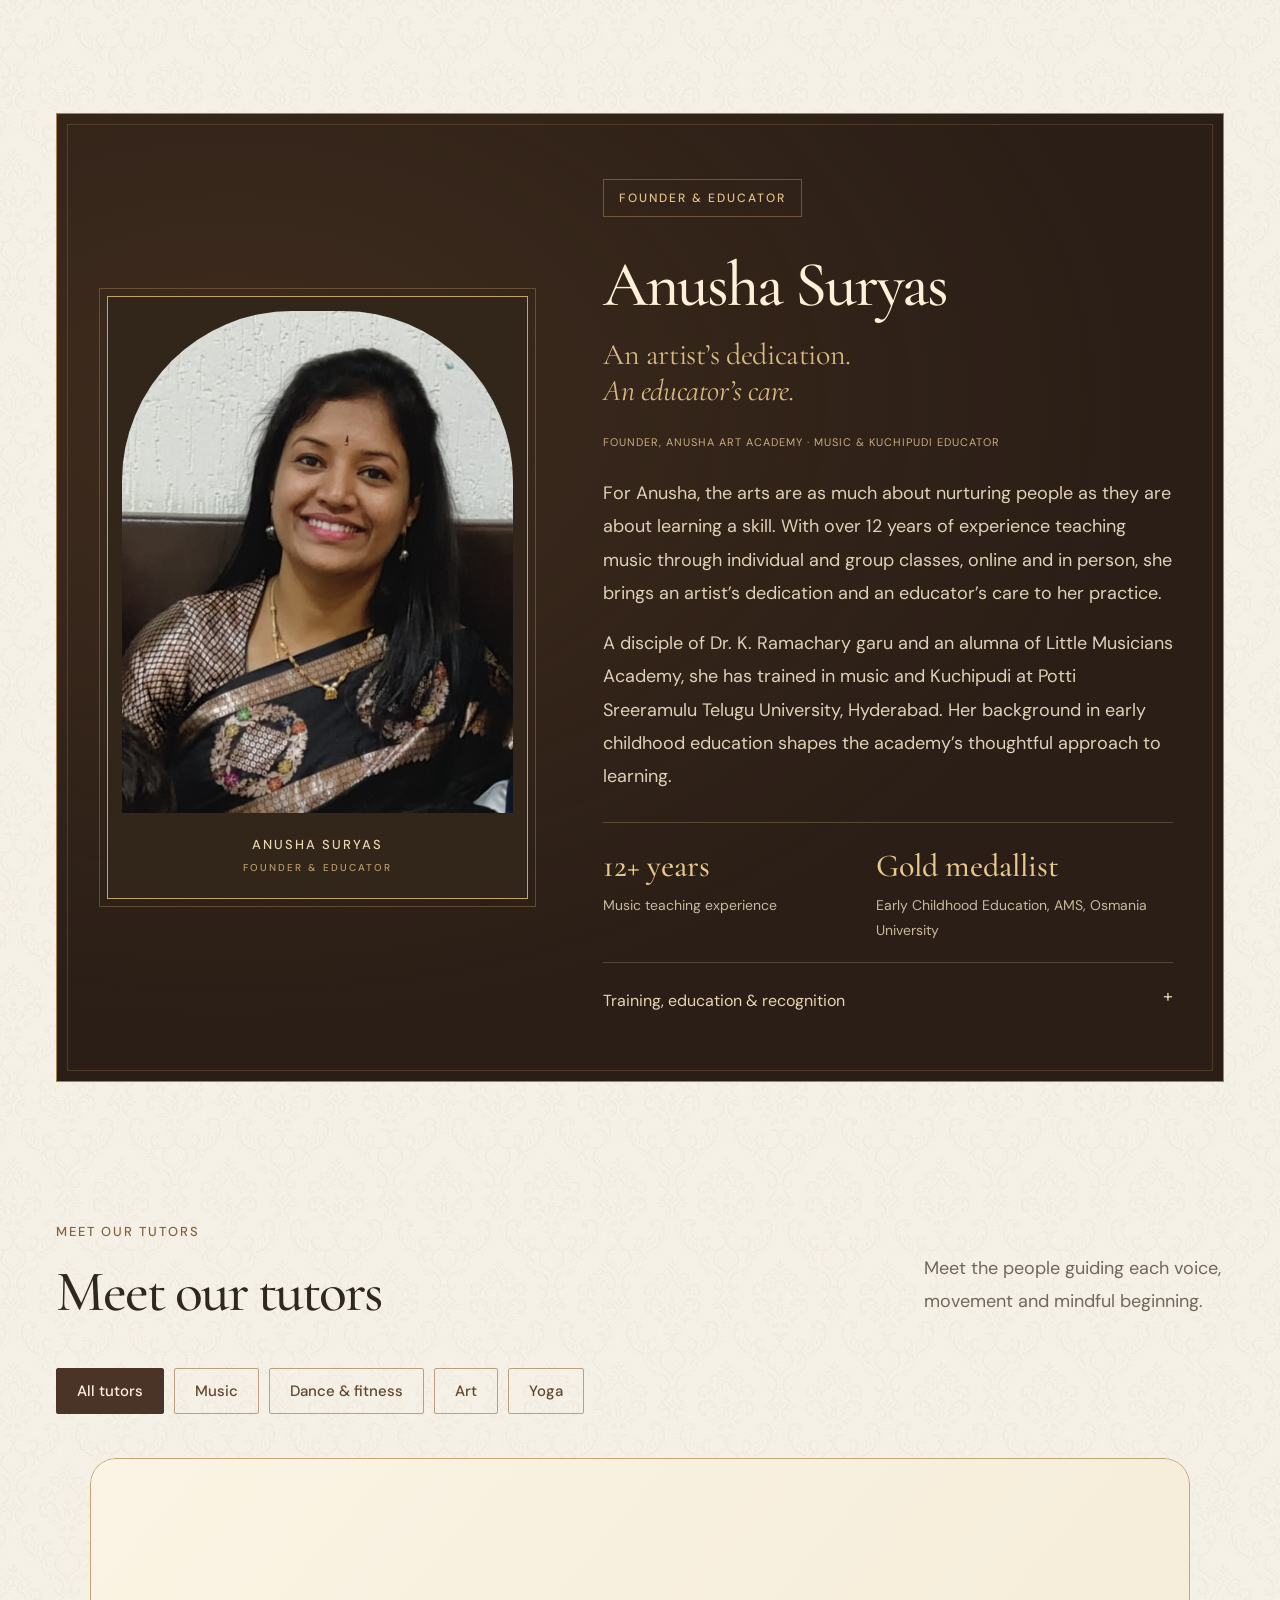
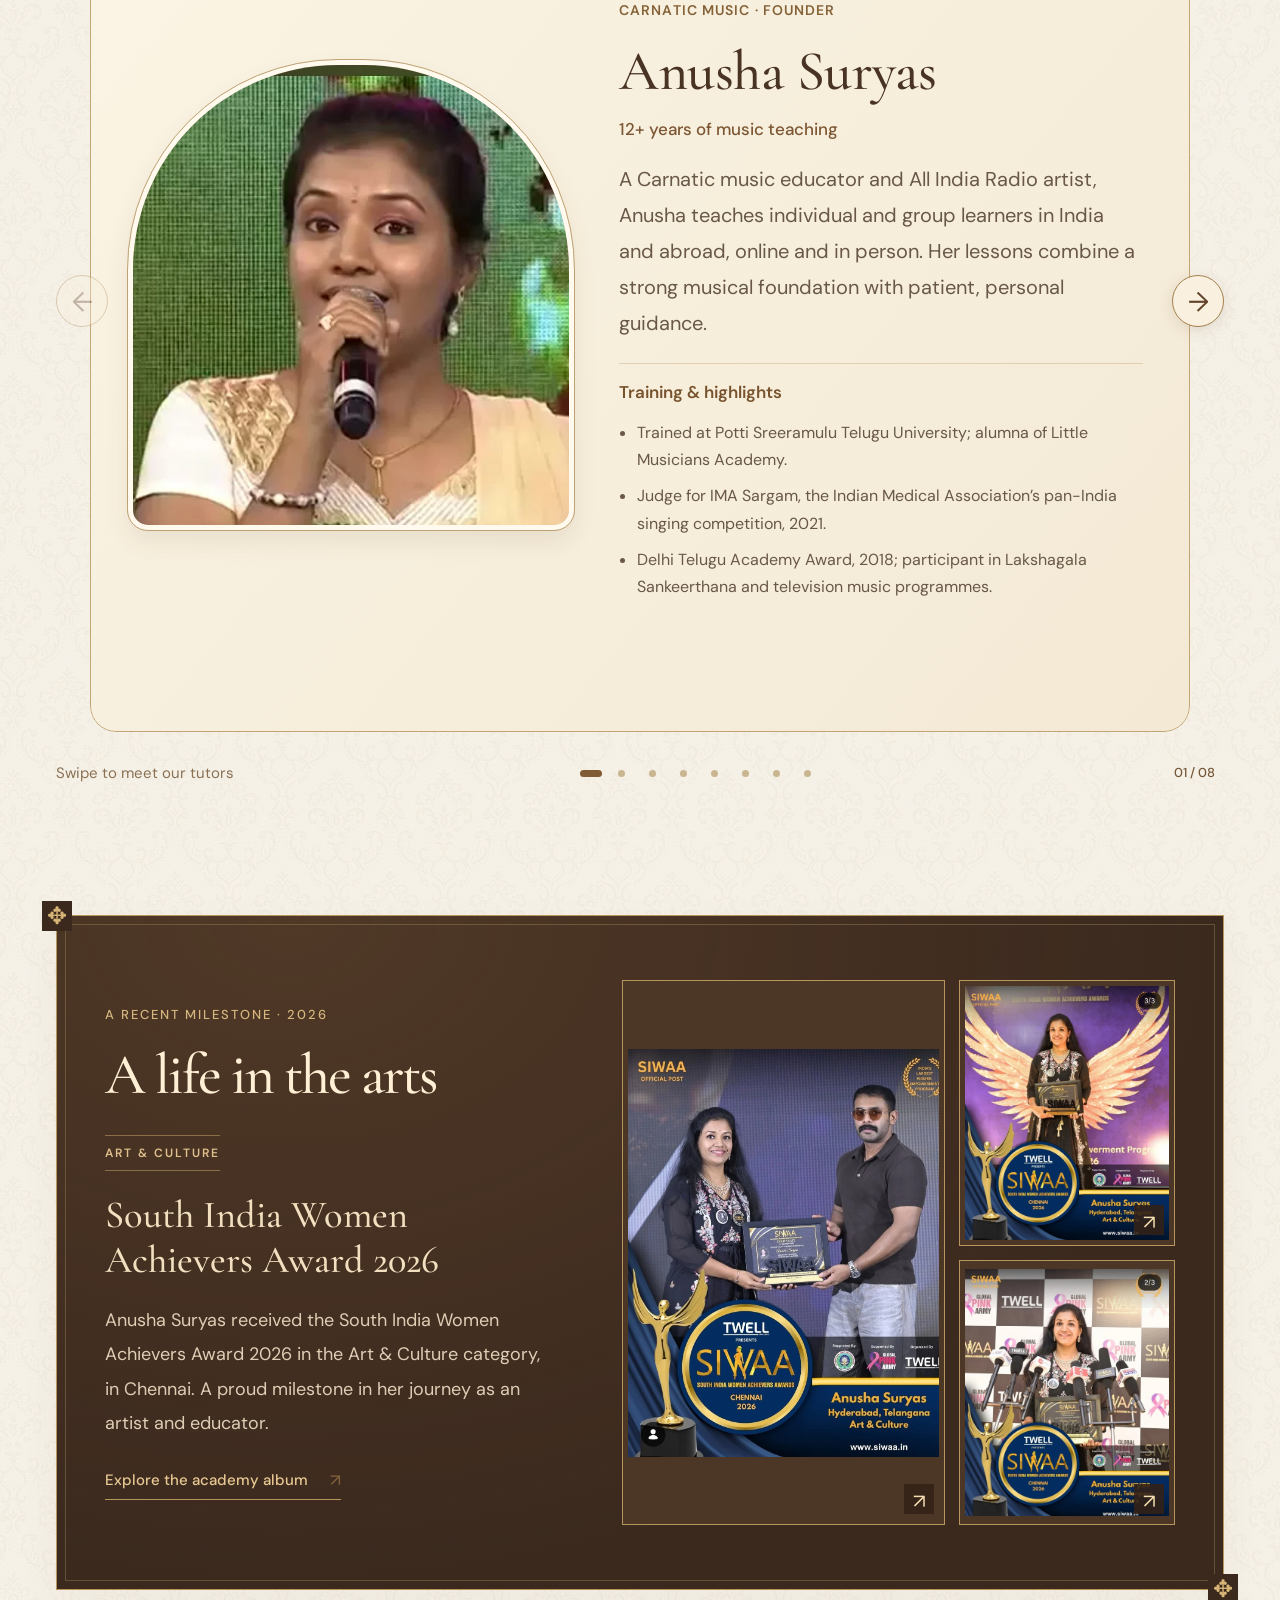
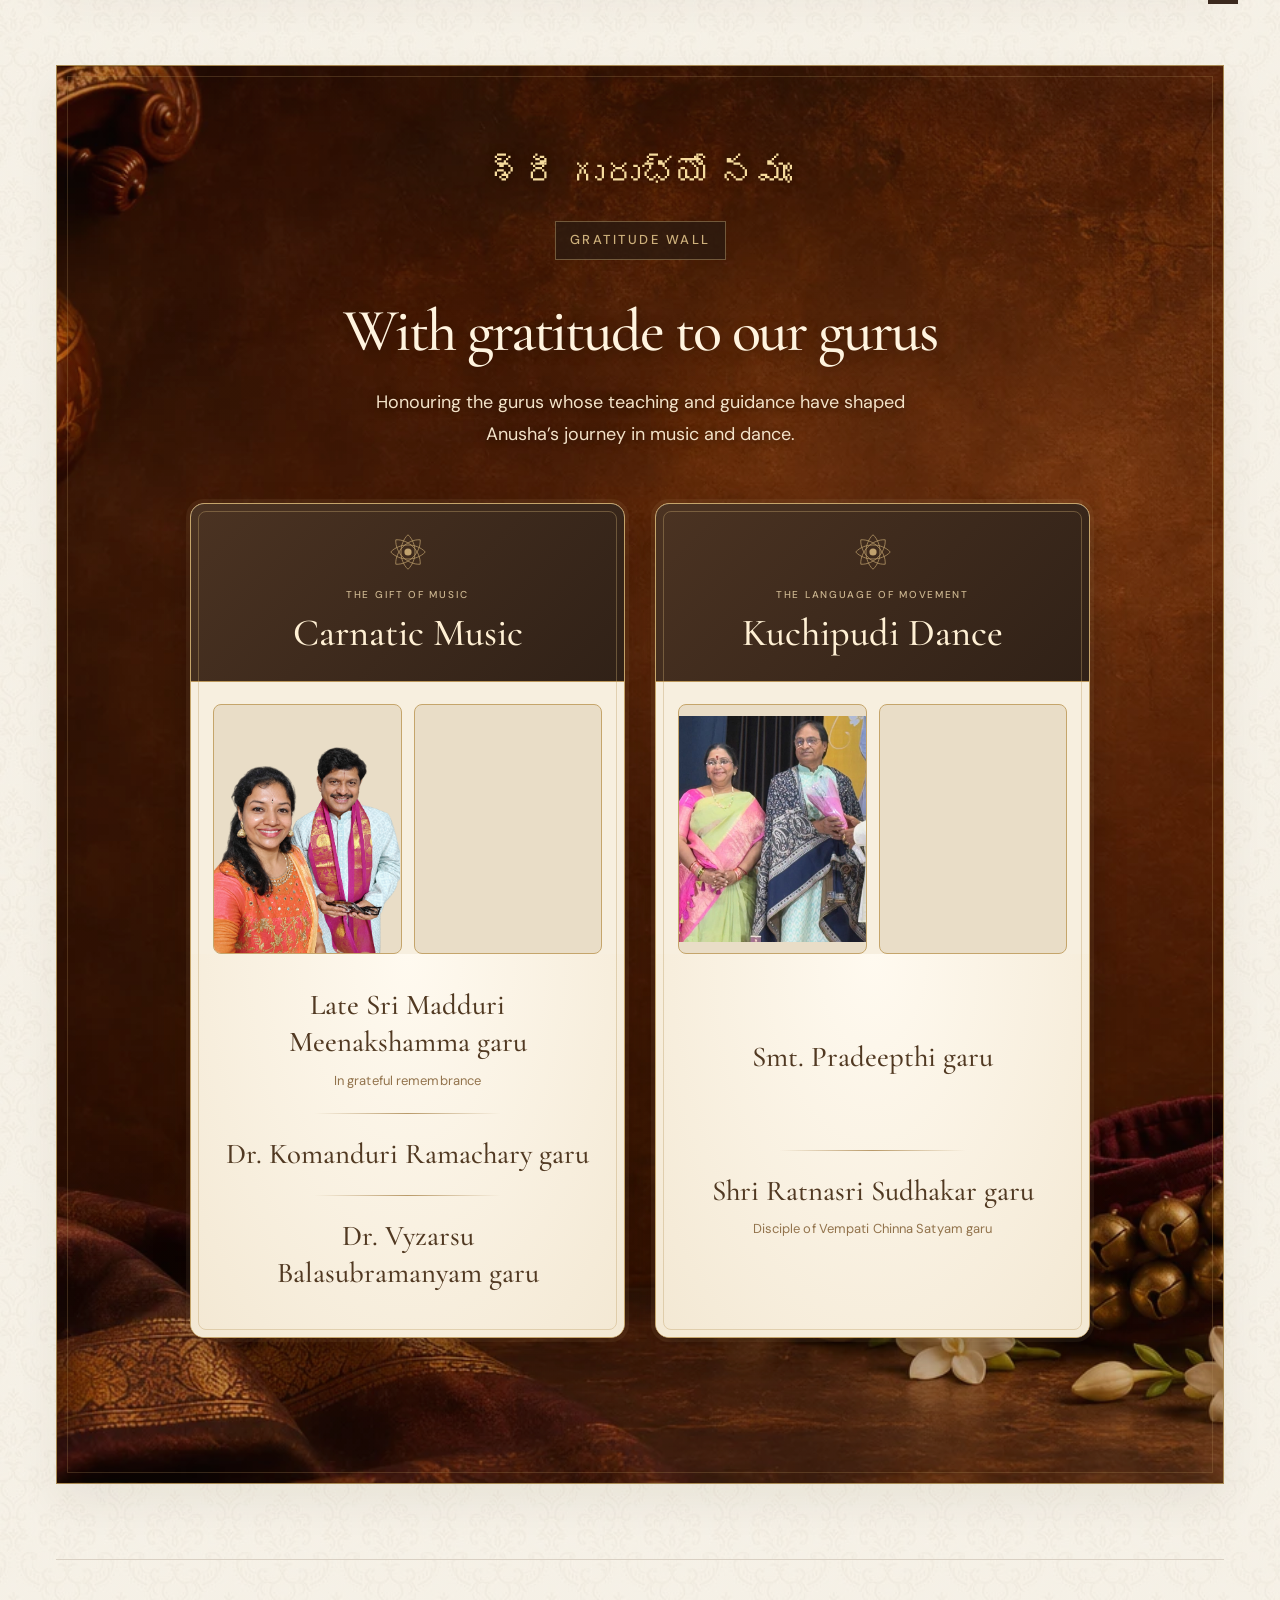
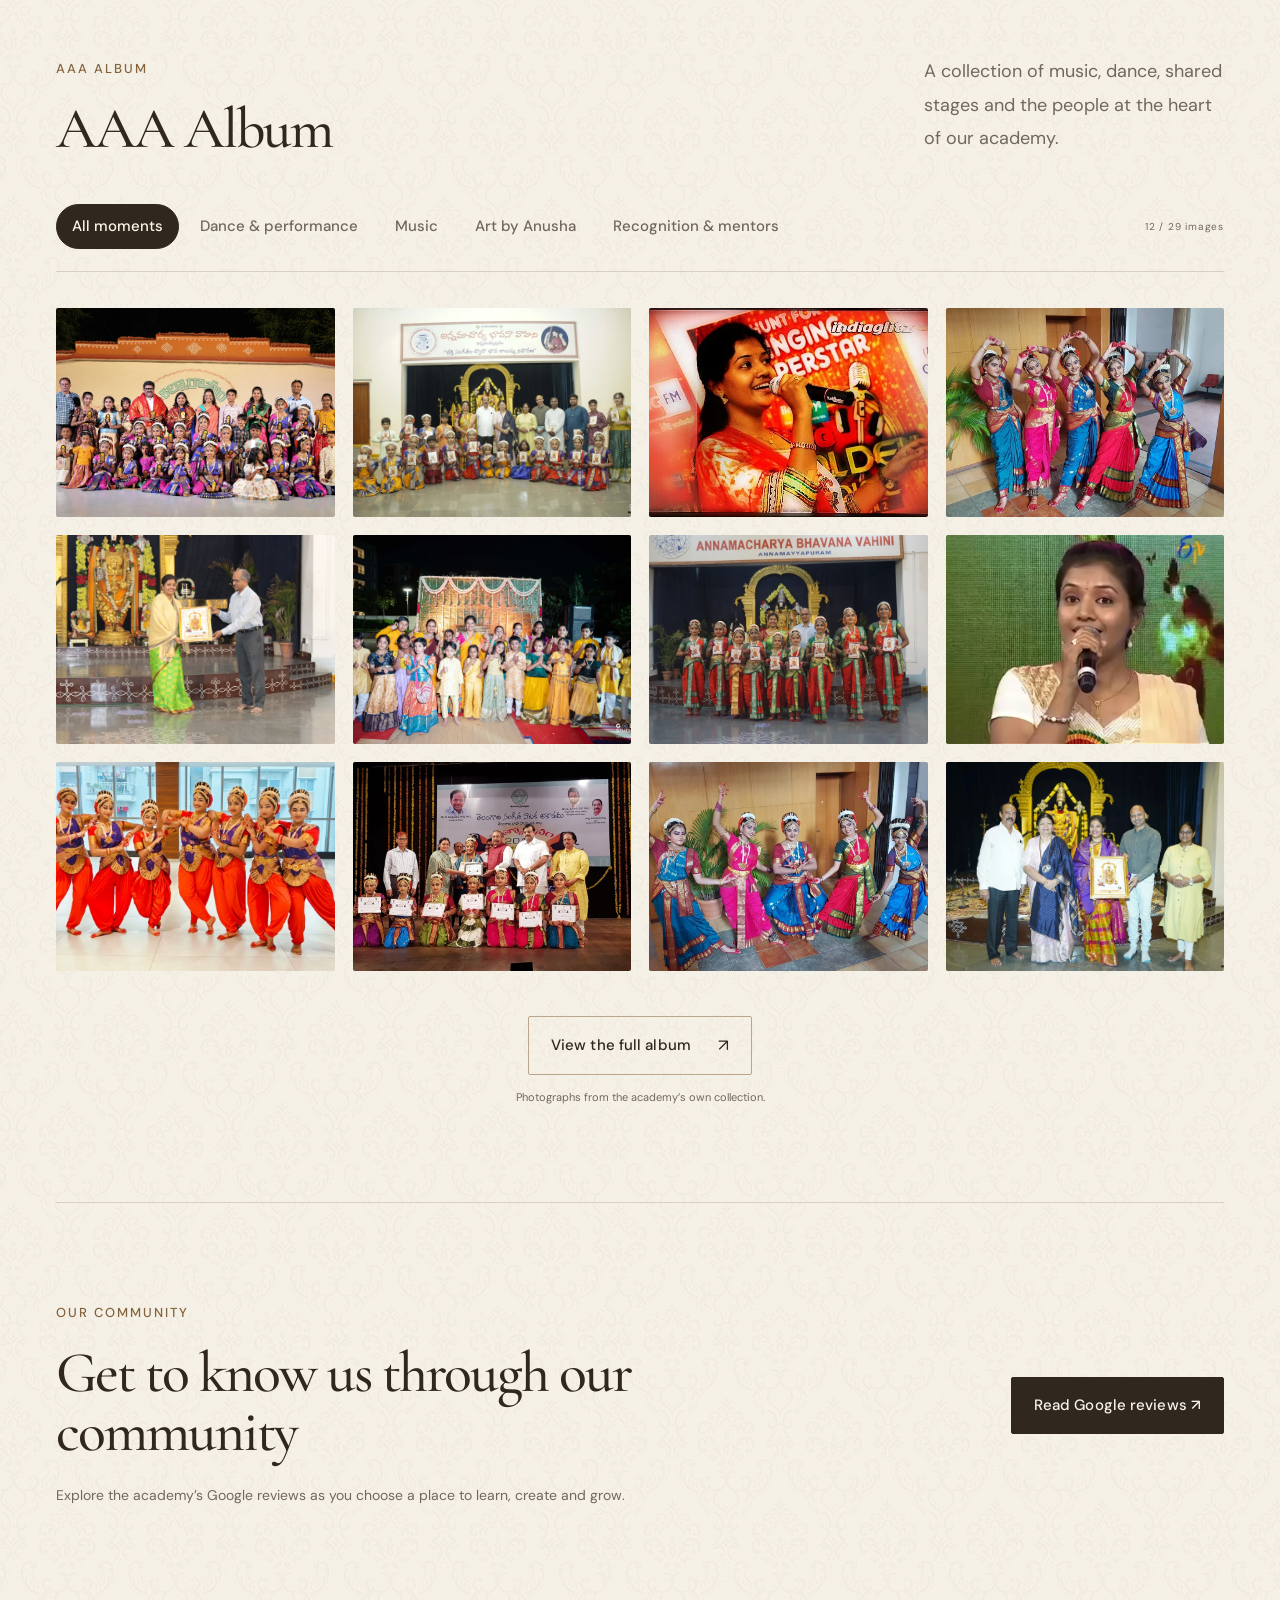
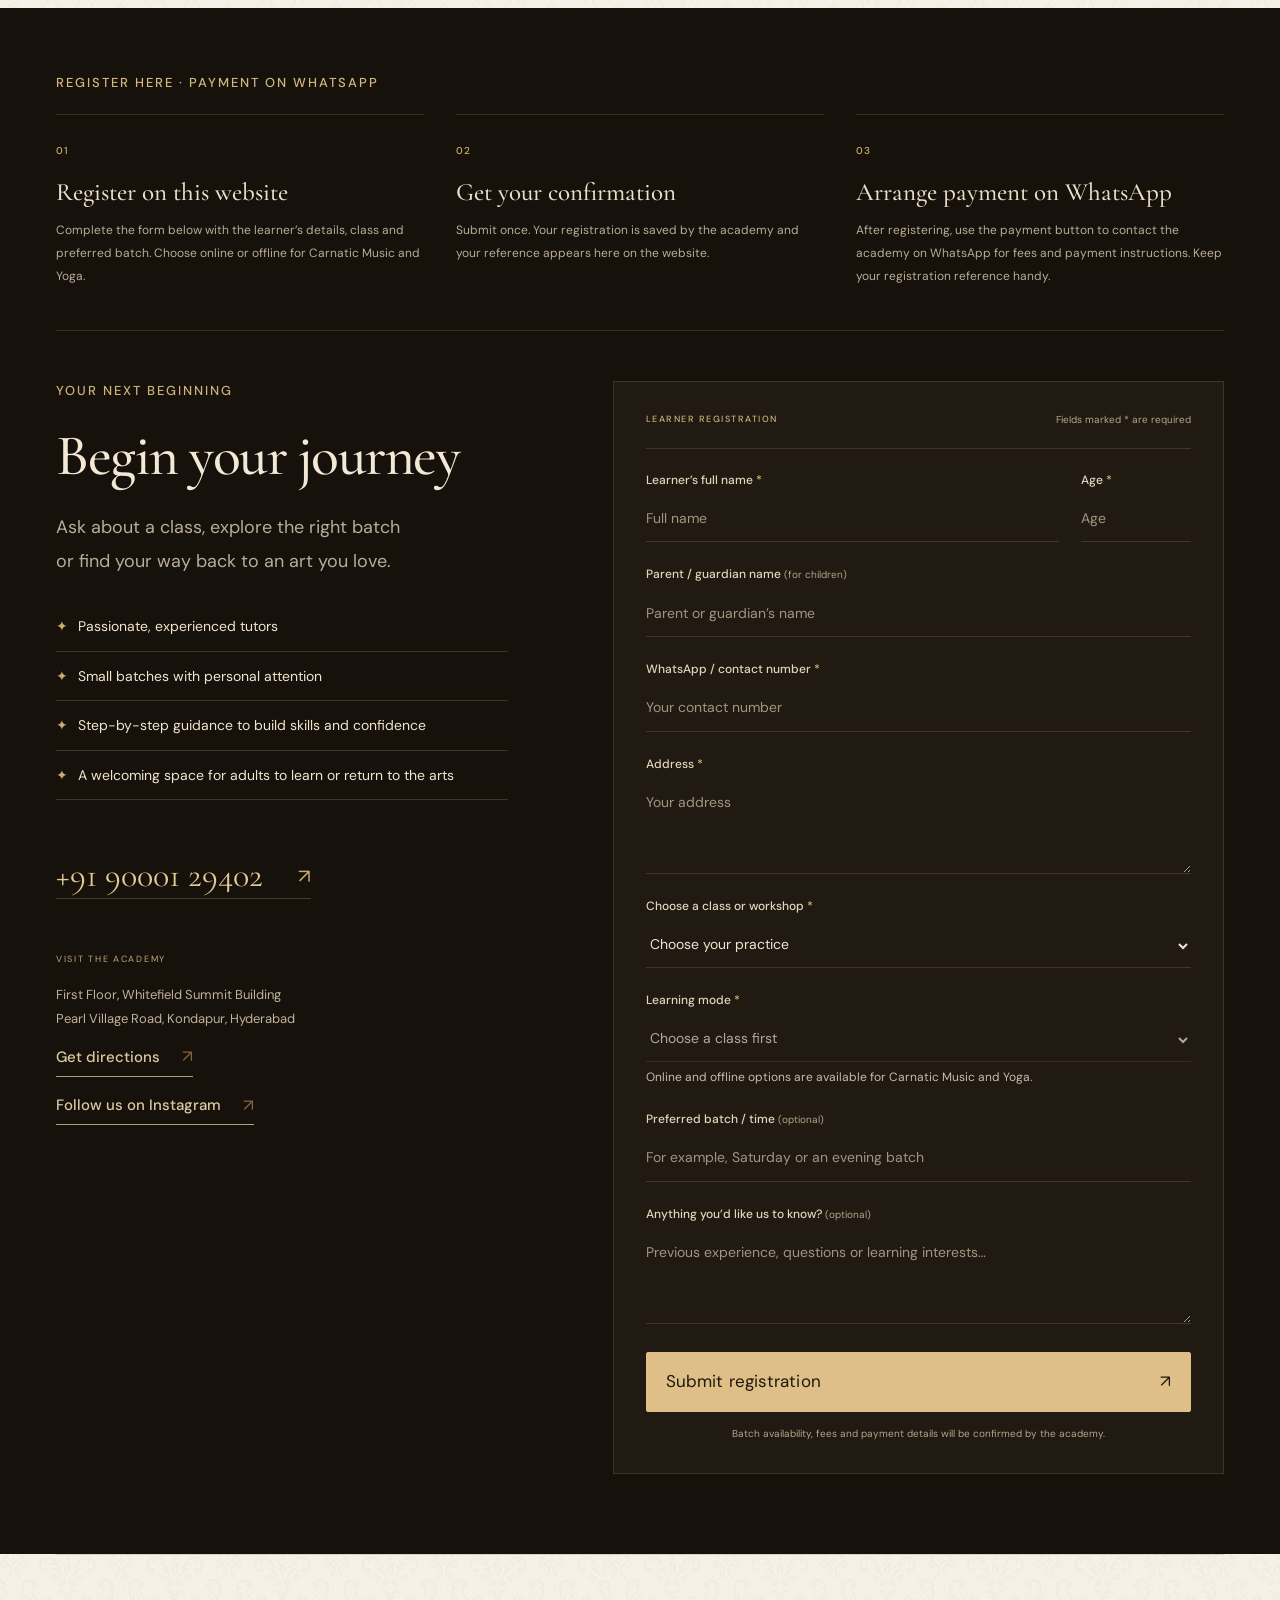
==== commit 02eaa32d: "Clarify registration benefits with meaningful learning guidance" ====
--- a/saved/1/index.html
+++ b/saved/1/index.html
@@ -298,7 +298,7 @@
 <div class="registration-layout"><div class="contact-copy">
 <p class="eyebrow">YOUR NEXT BEGINNING</p>
 <h2 id="registration-title">Begin your journey</h2>
-<p>Ask about a class, explore the right batch or find your way back to an art you love.</p><ul class="registration-benefits" aria-label="Learning at Anusha"><li>Passionate, experienced tutors</li><li>Small batches with personal attention</li><li>Affordable classes for regular learning</li><li>Adults welcome to begin or rediscover their art</li></ul>
+<p>Ask about a class, explore the right batch or find your way back to an art you love.</p><ul class="registration-benefits" aria-label="Learning at Anusha"><li>Passionate, experienced tutors</li><li>Small batches with personal attention</li><li>Step-by-step guidance to build skills and confidence</li><li>A welcoming space for adults to learn or return to the arts</li></ul>
 <a class="contact-phone" href="tel:+919000129402">+91 90001 29402 <span>↗</span>
 </a>
 <div class="address">
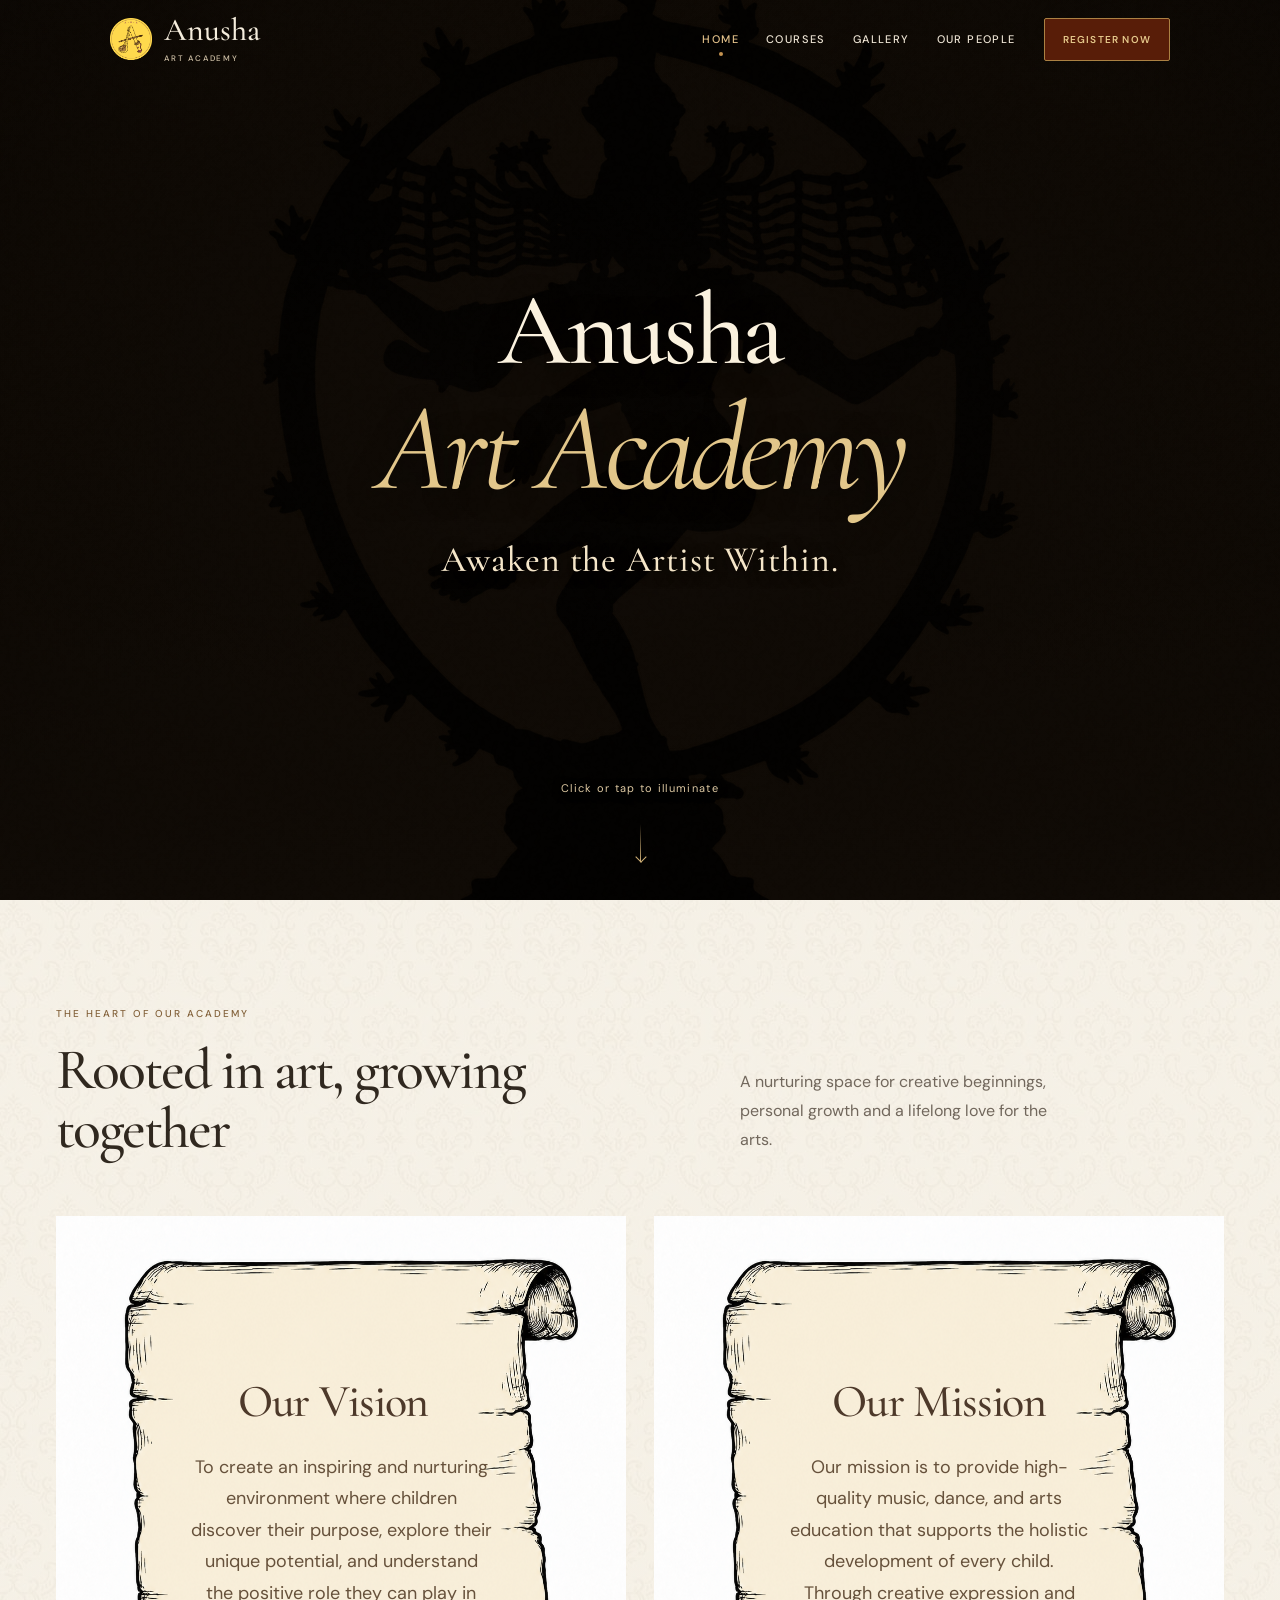
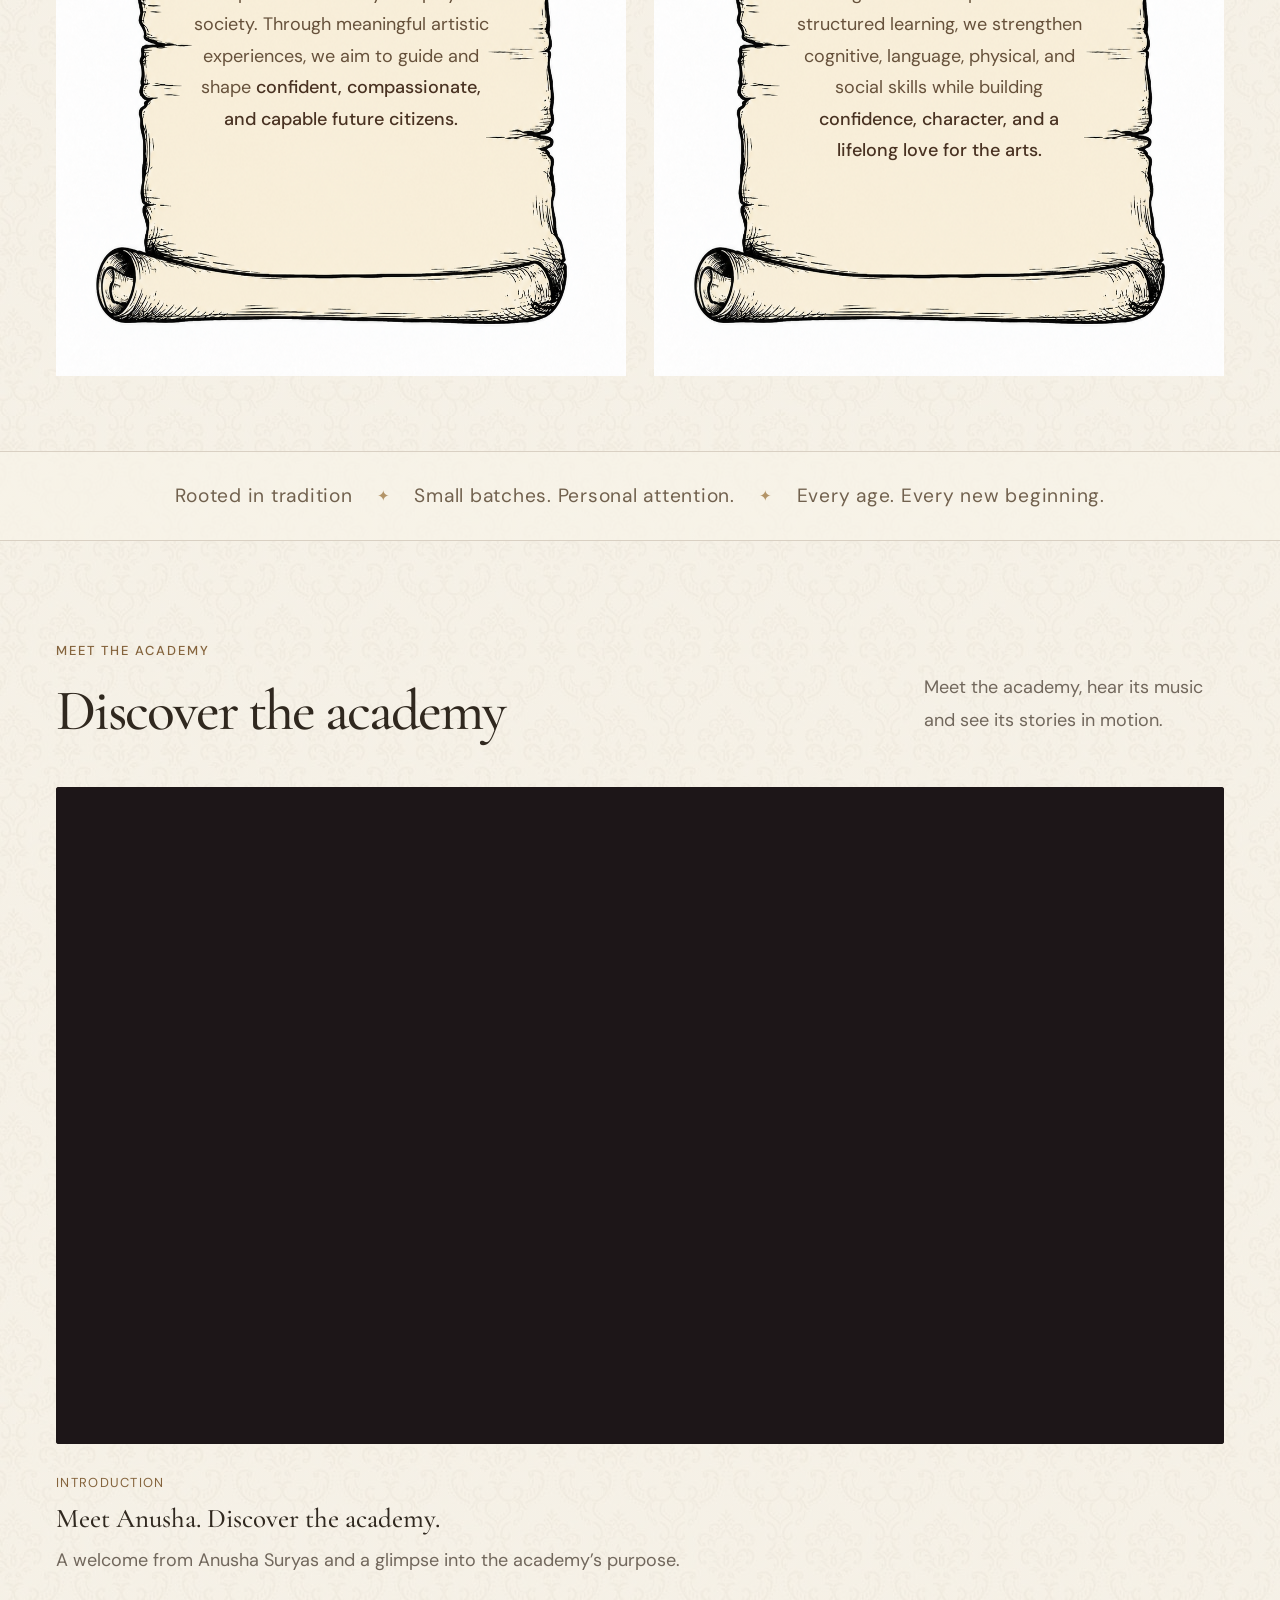
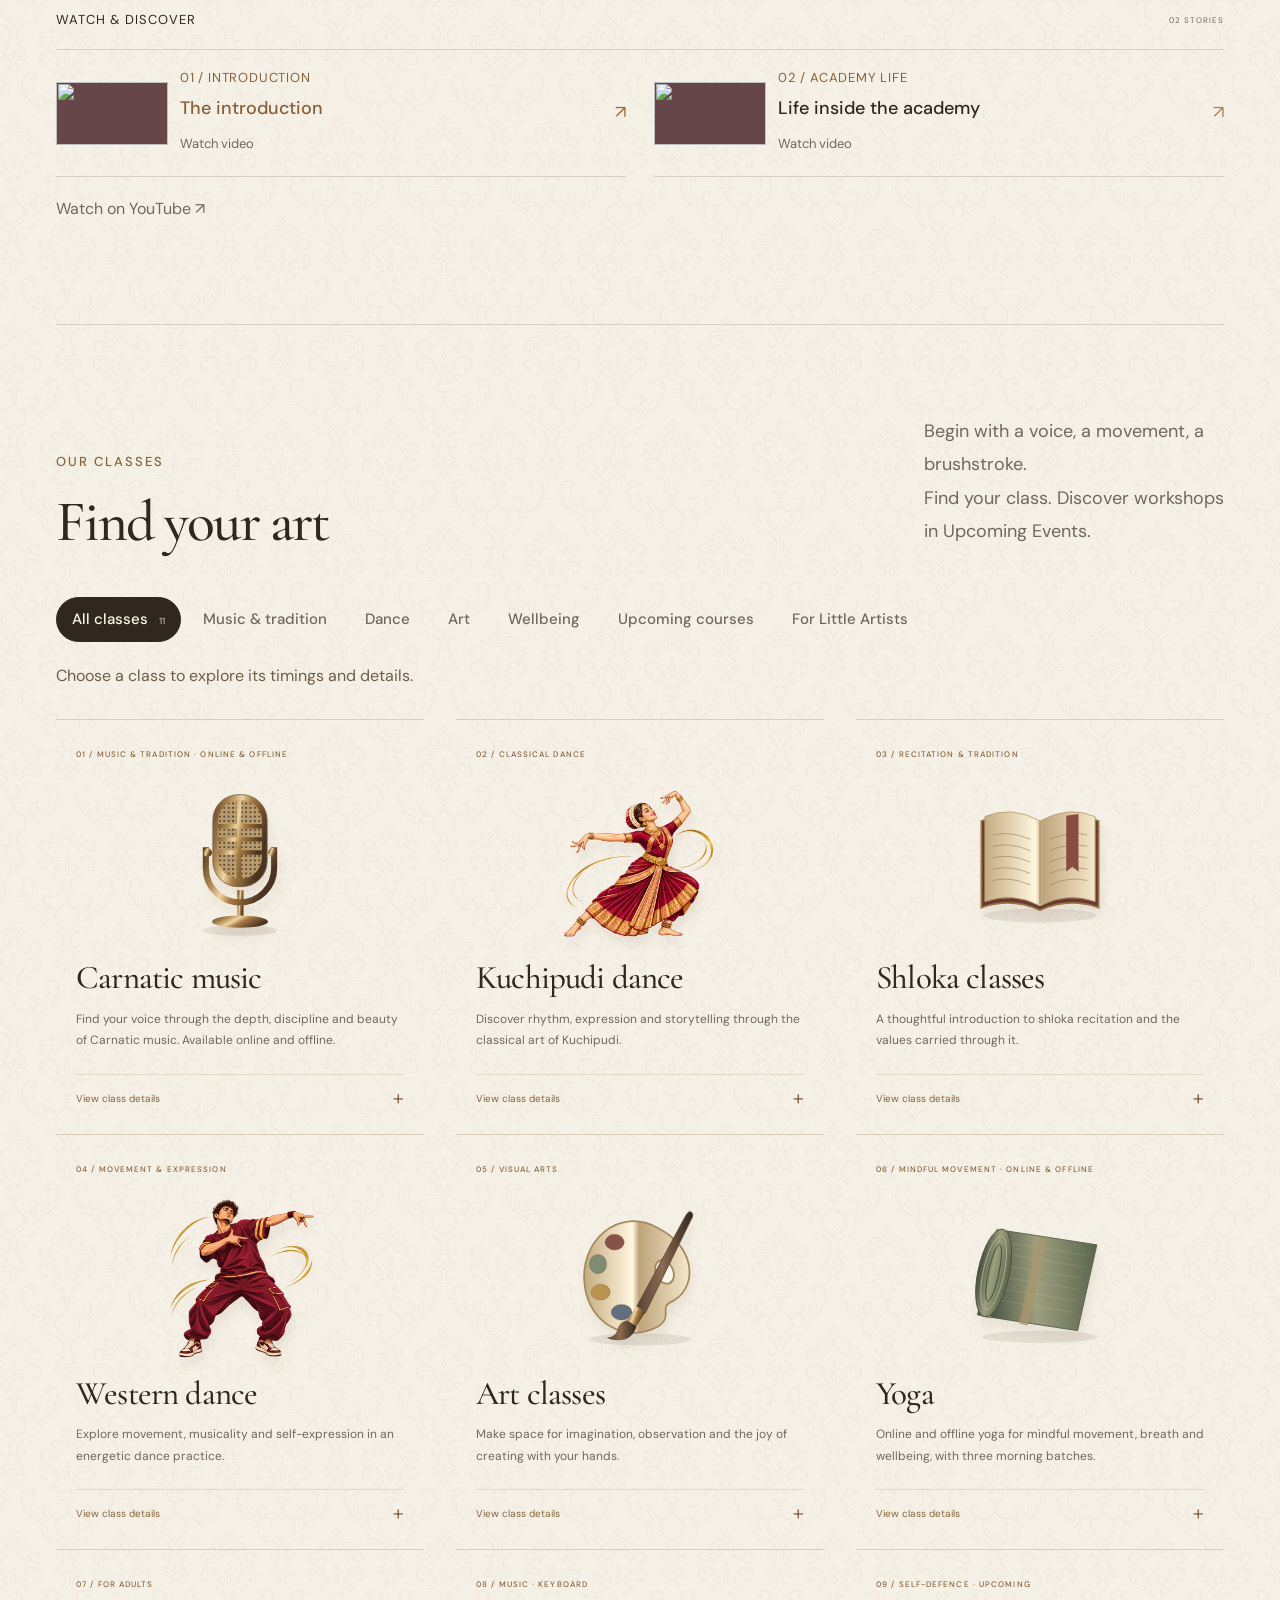
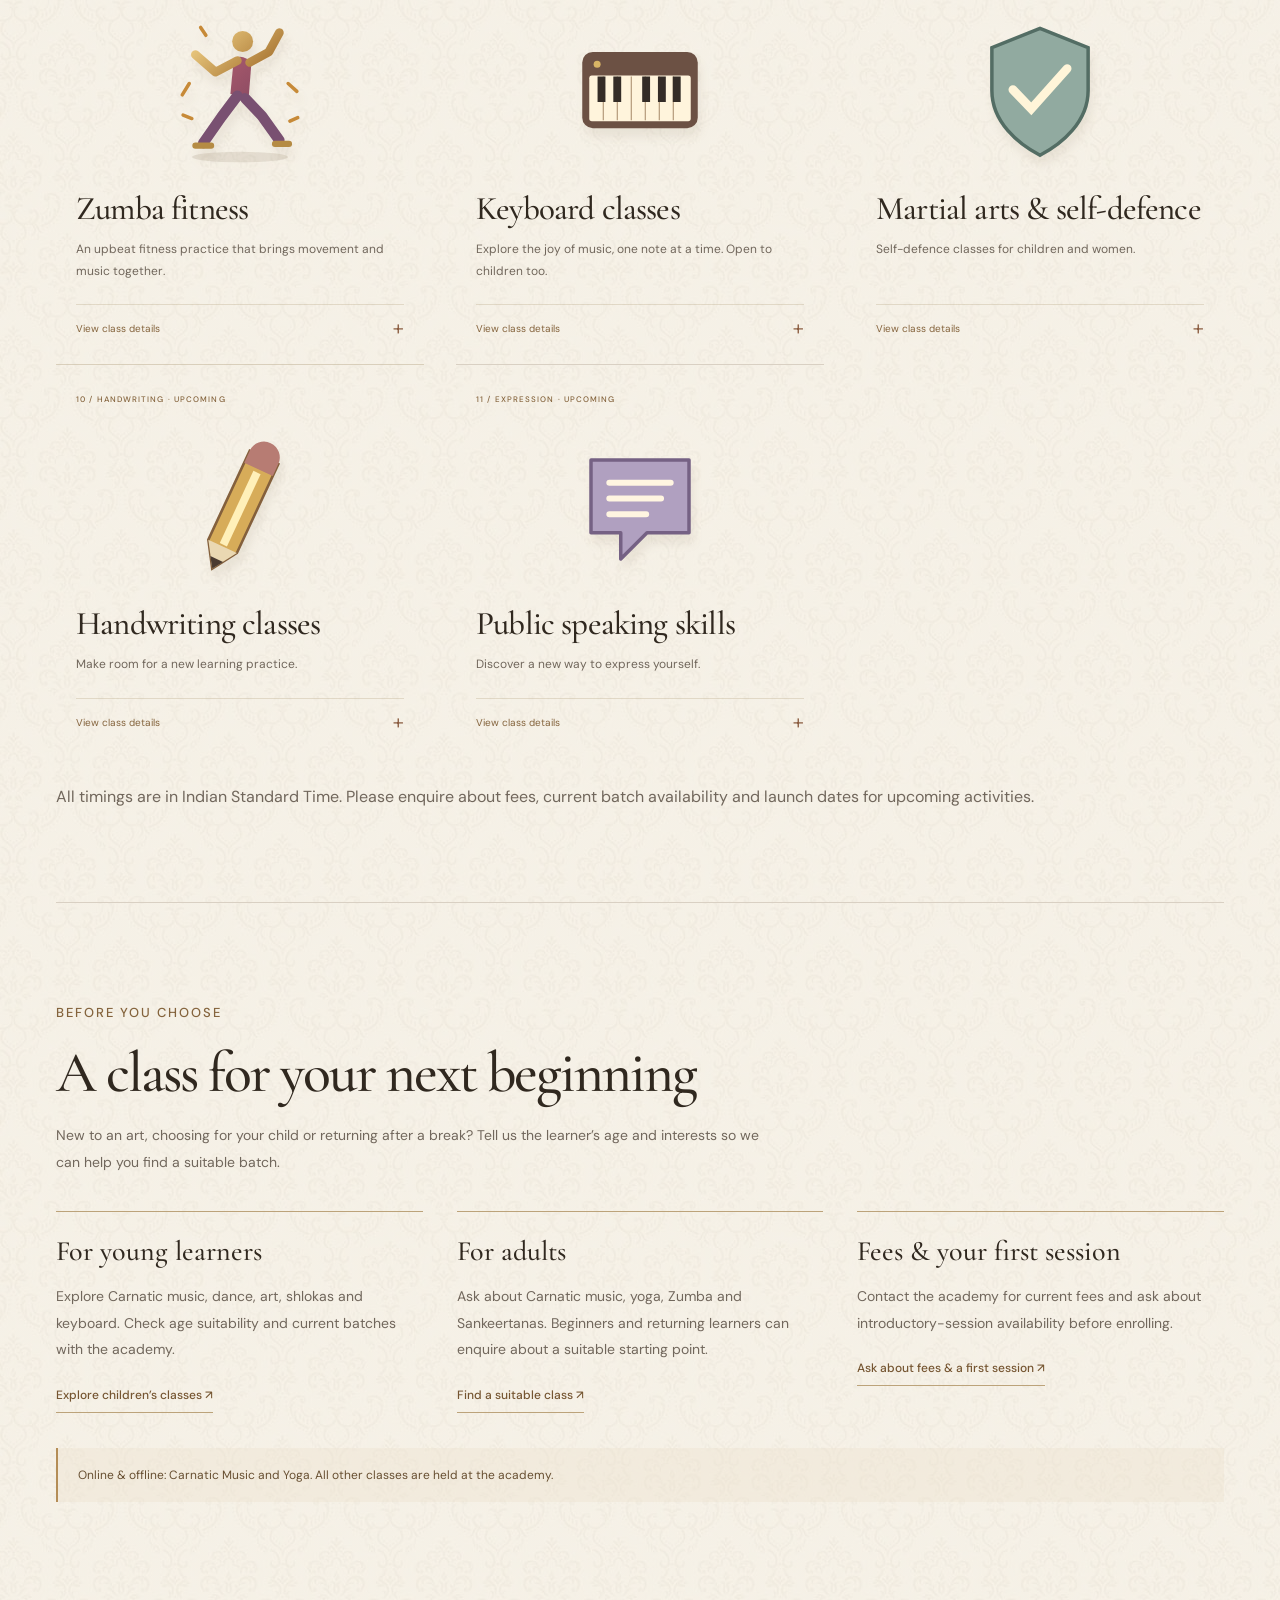
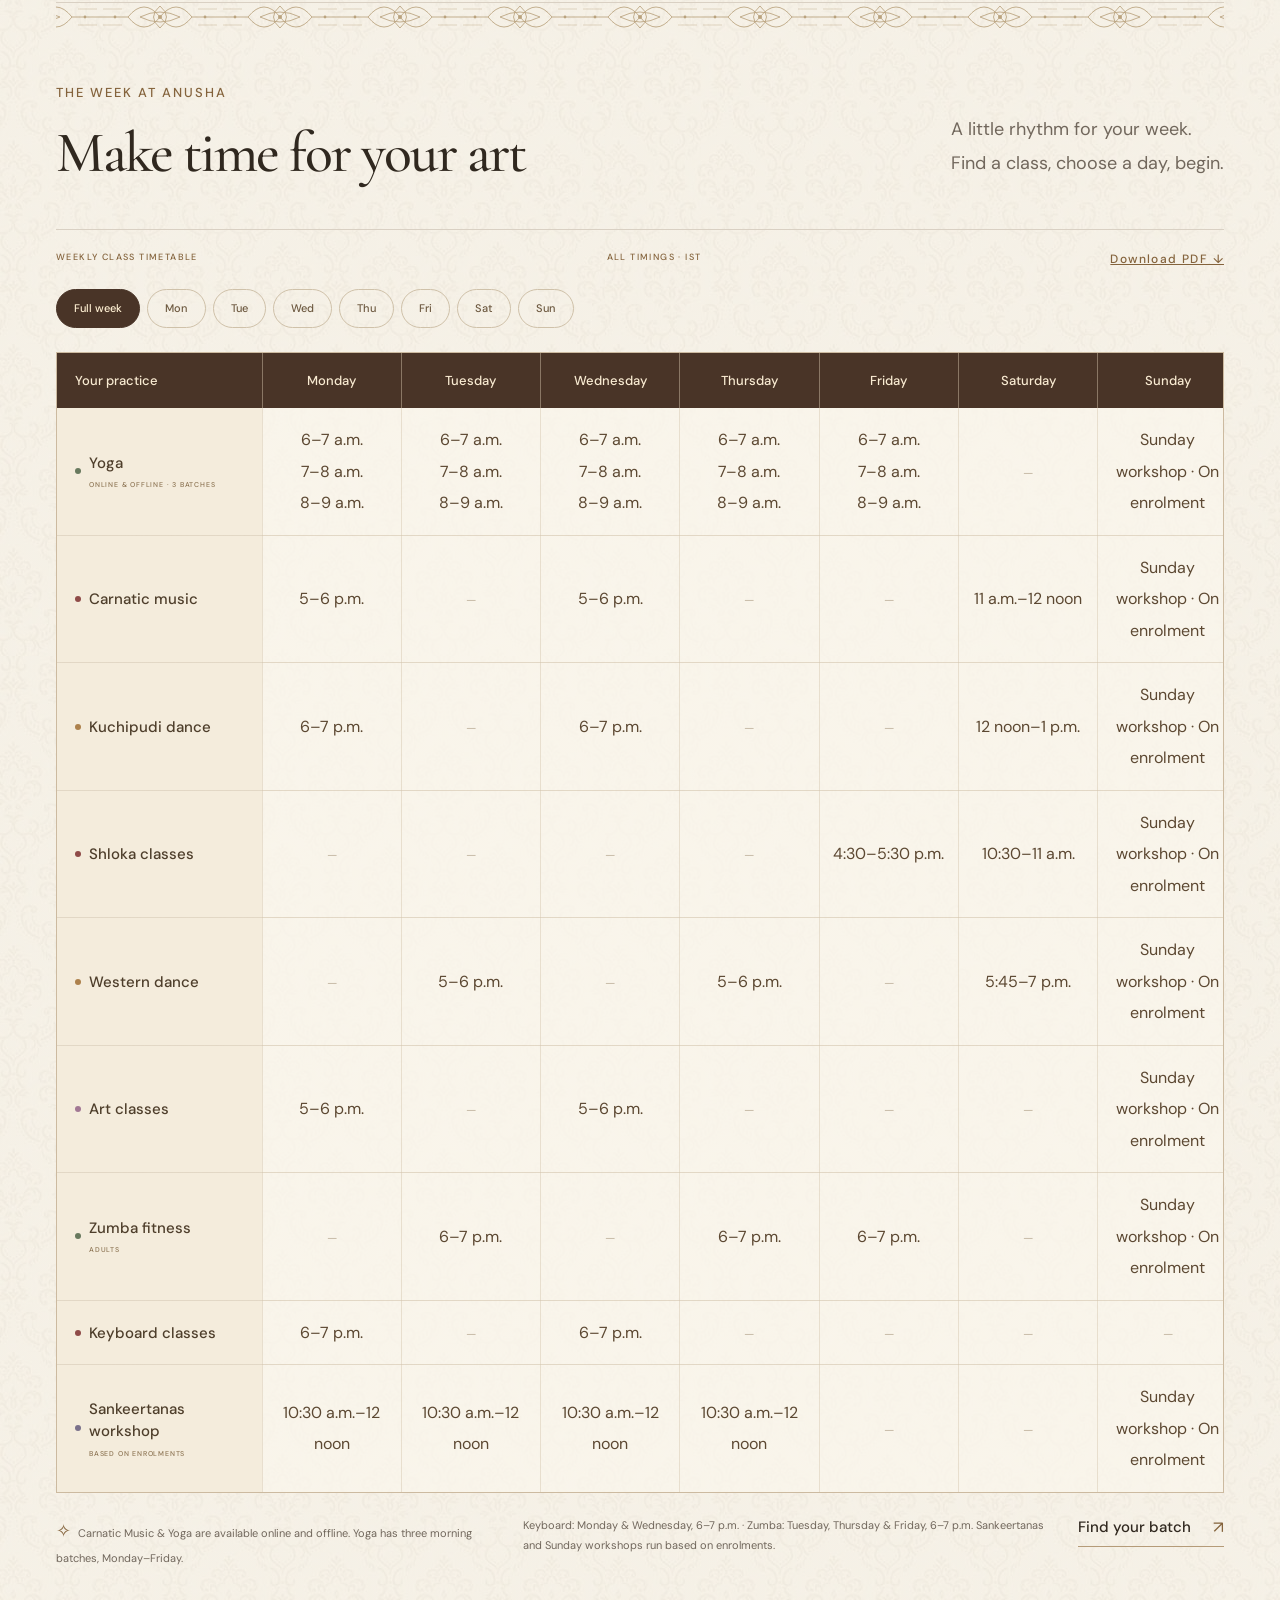
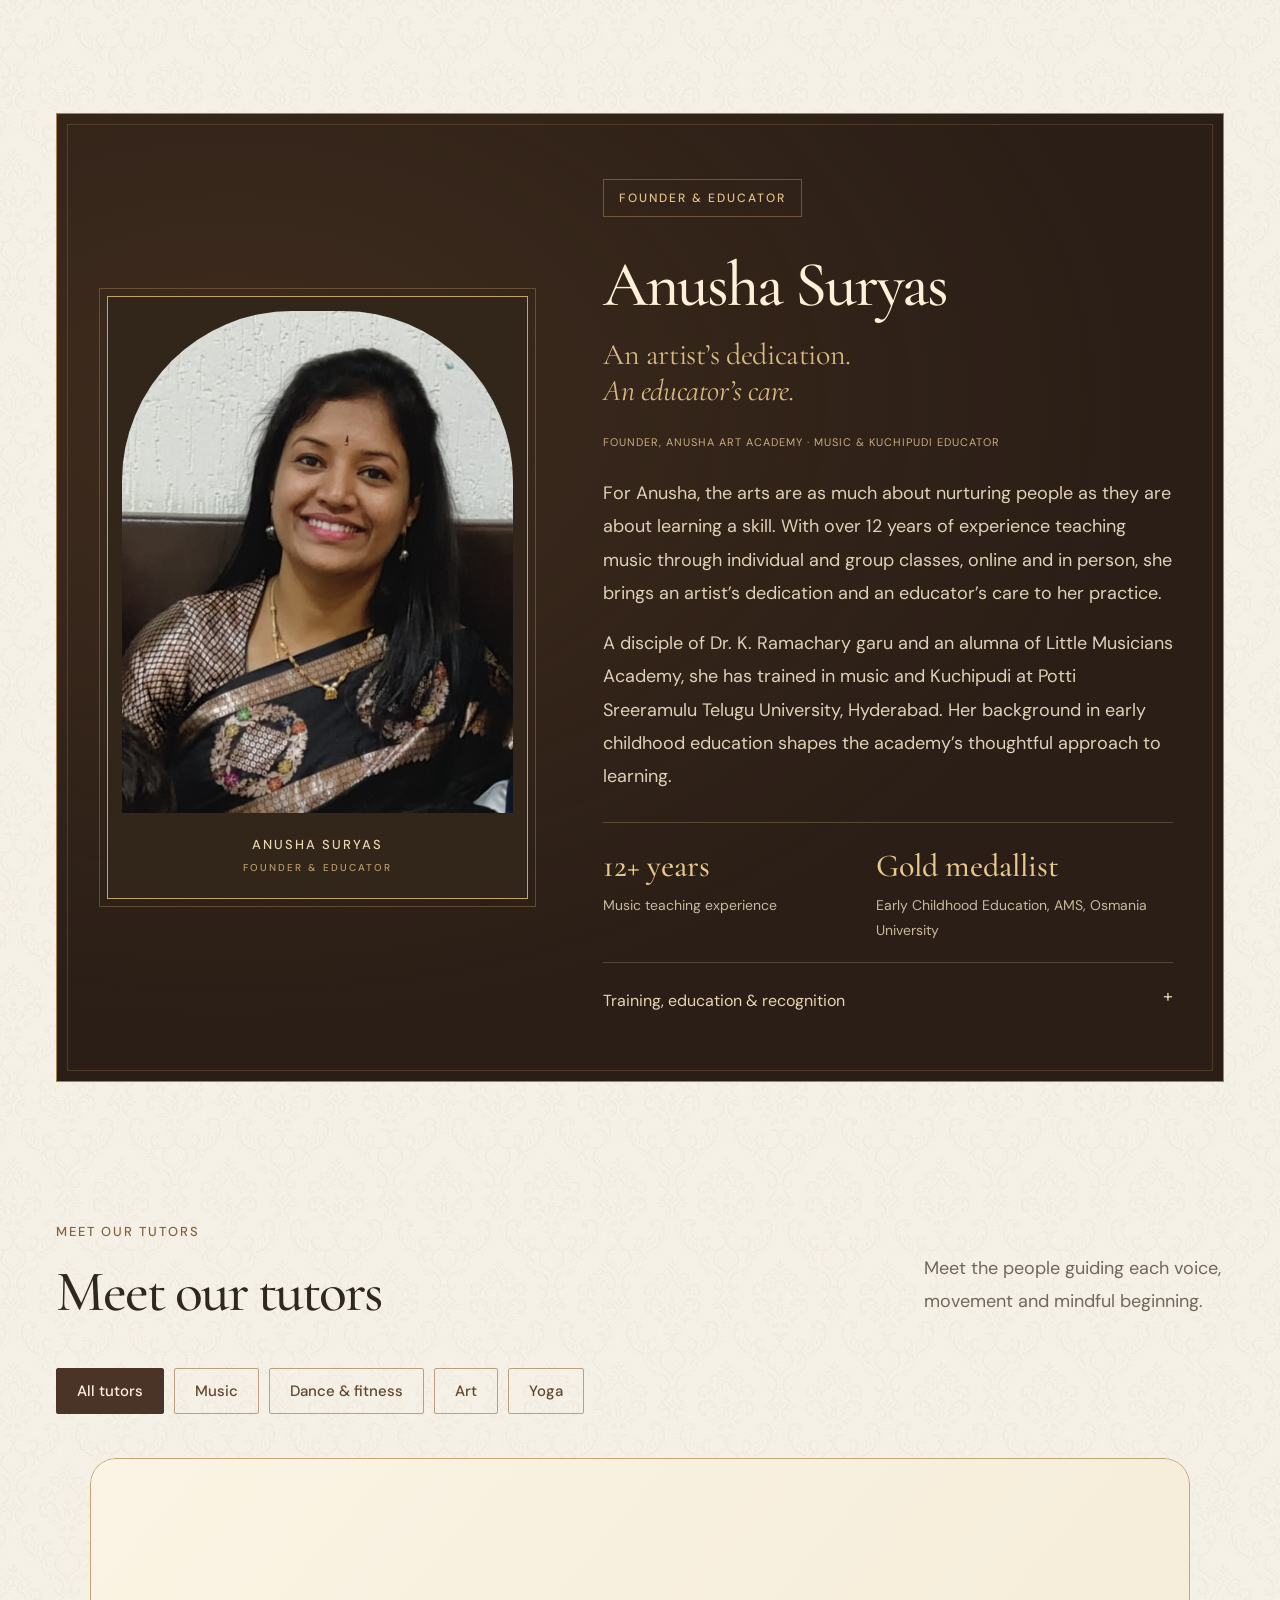
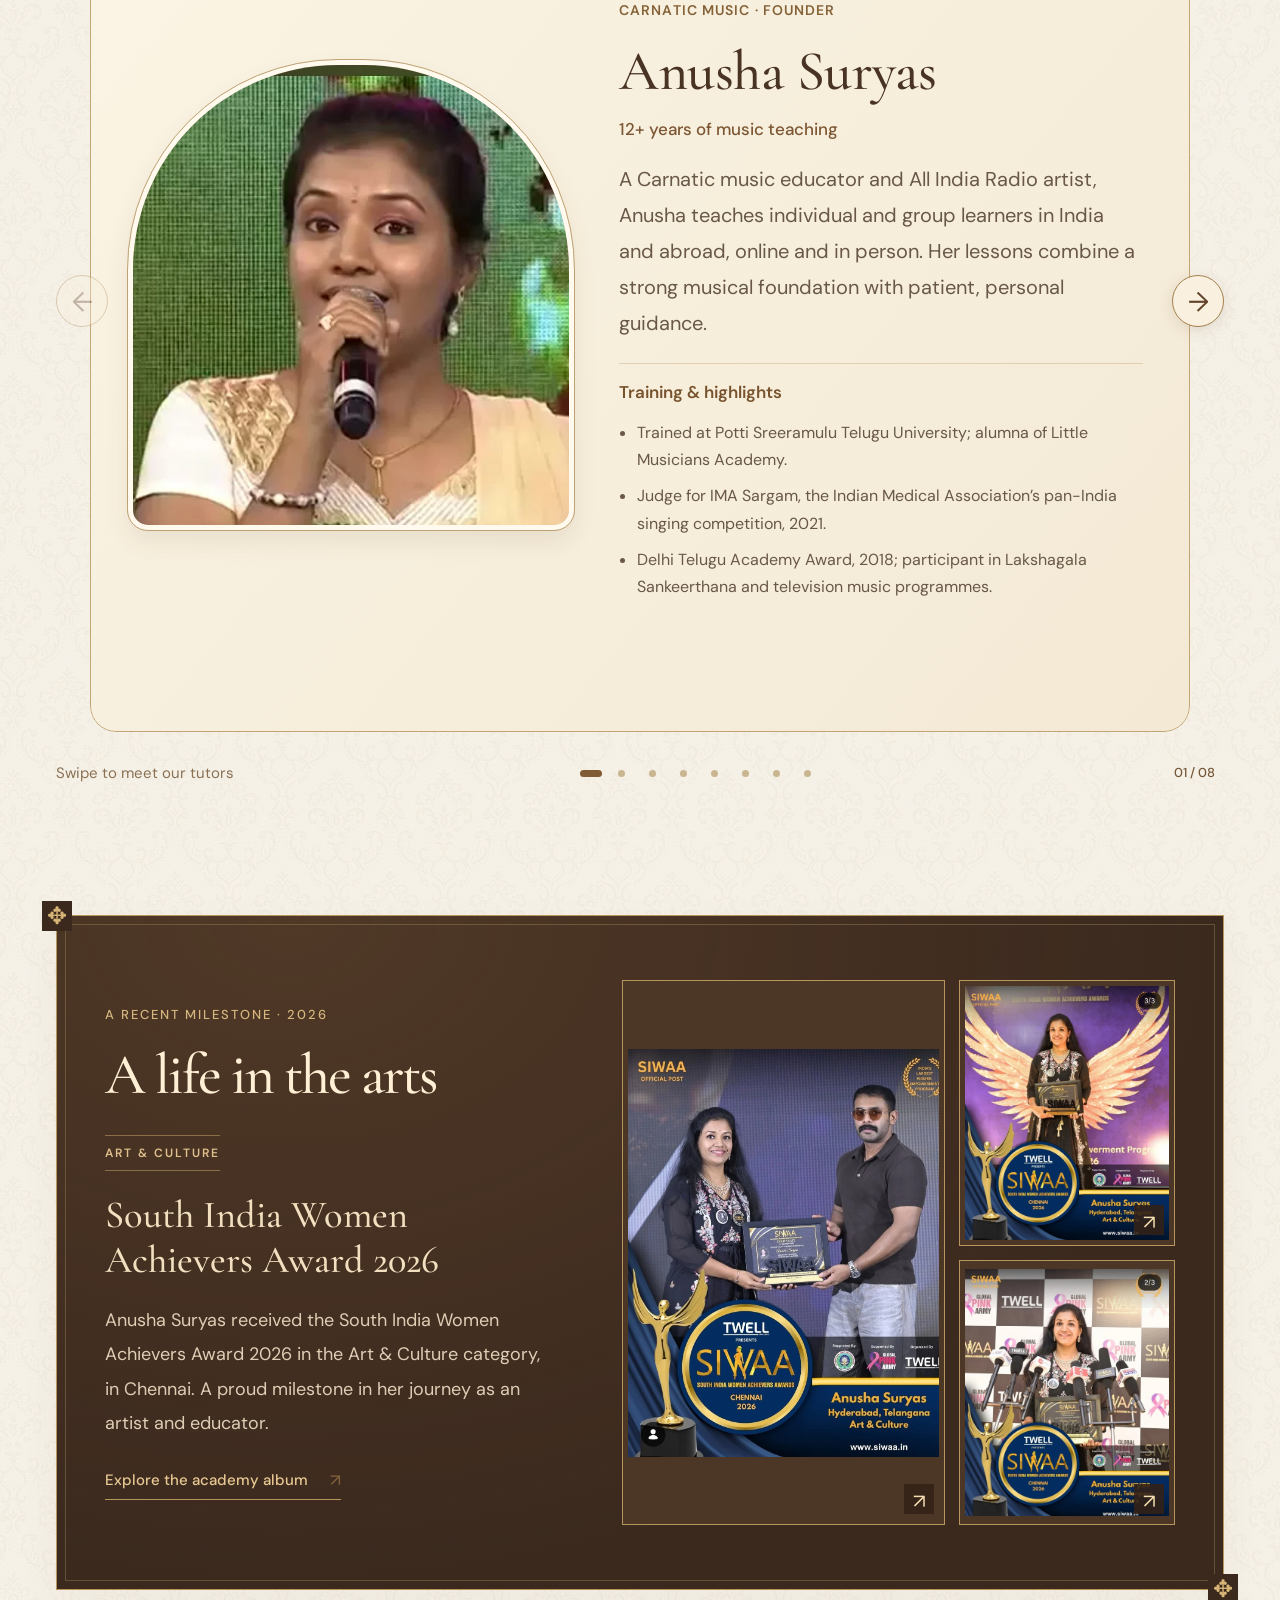
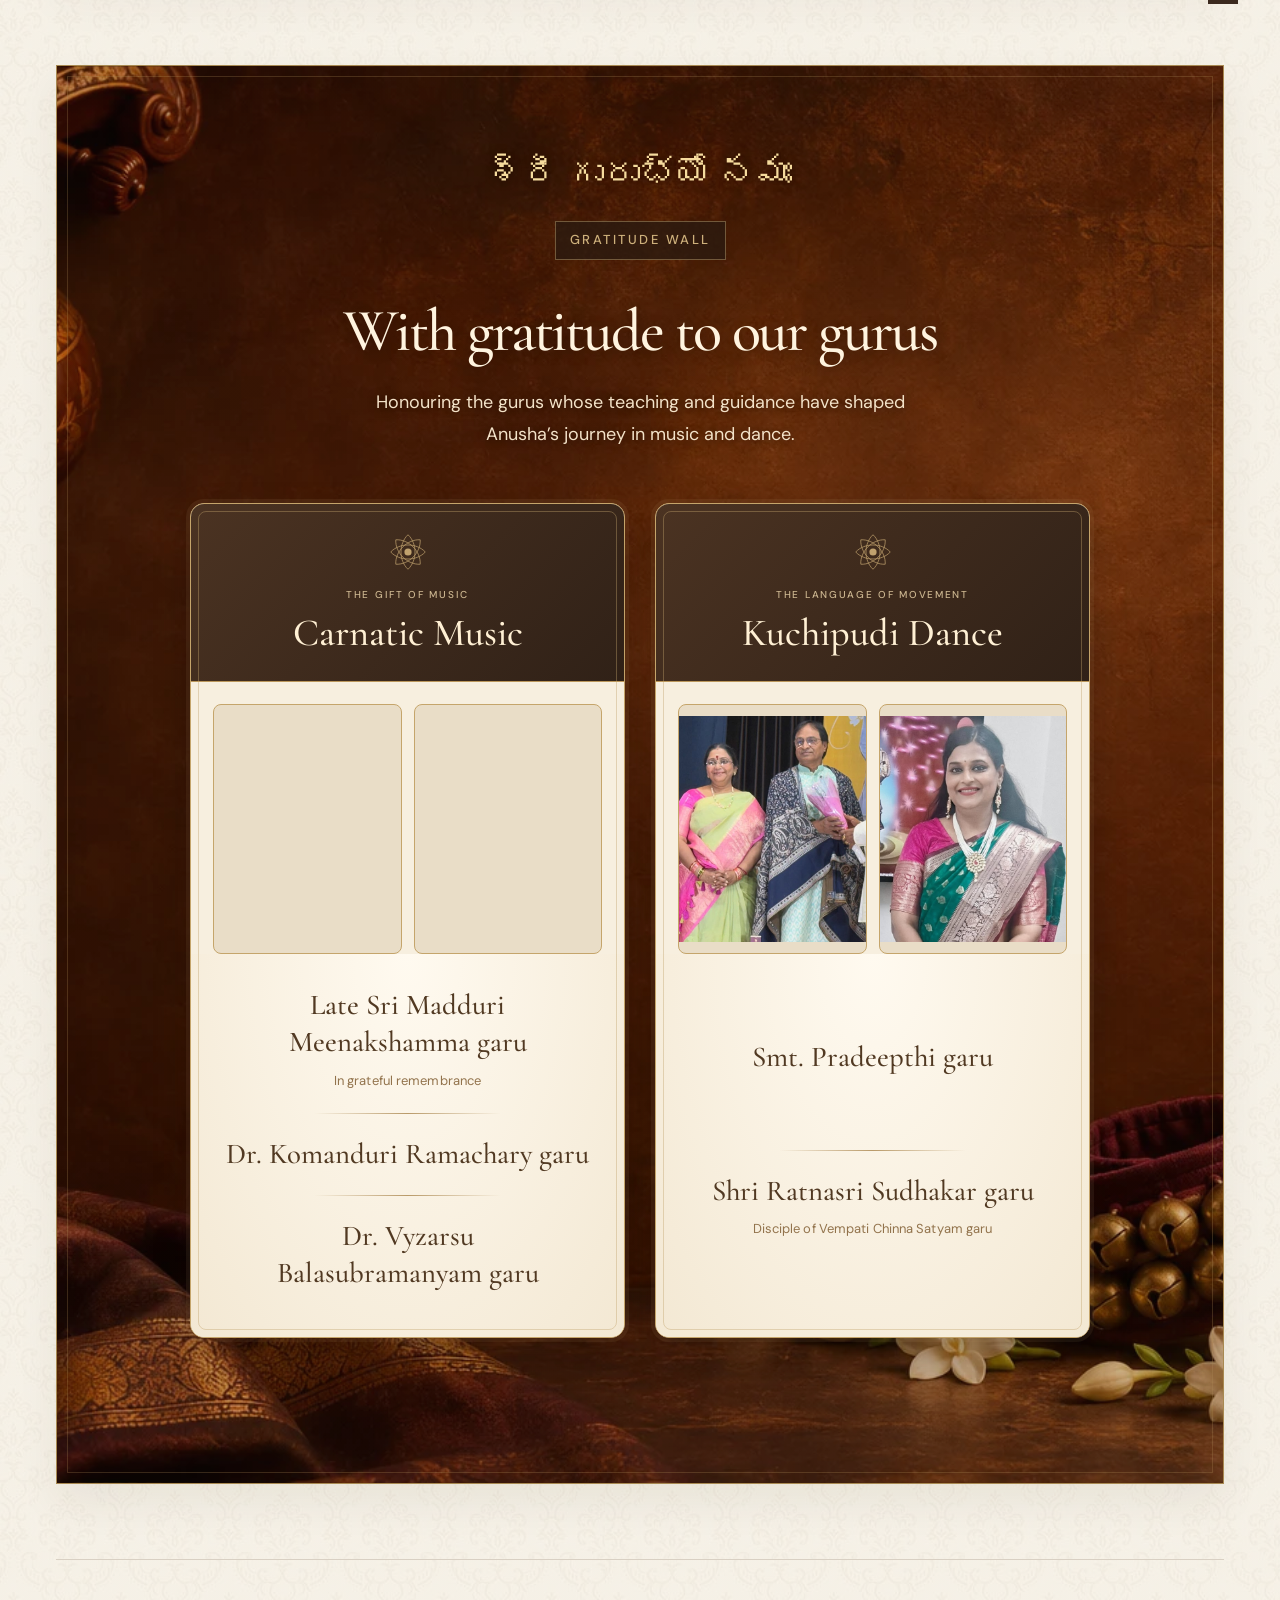
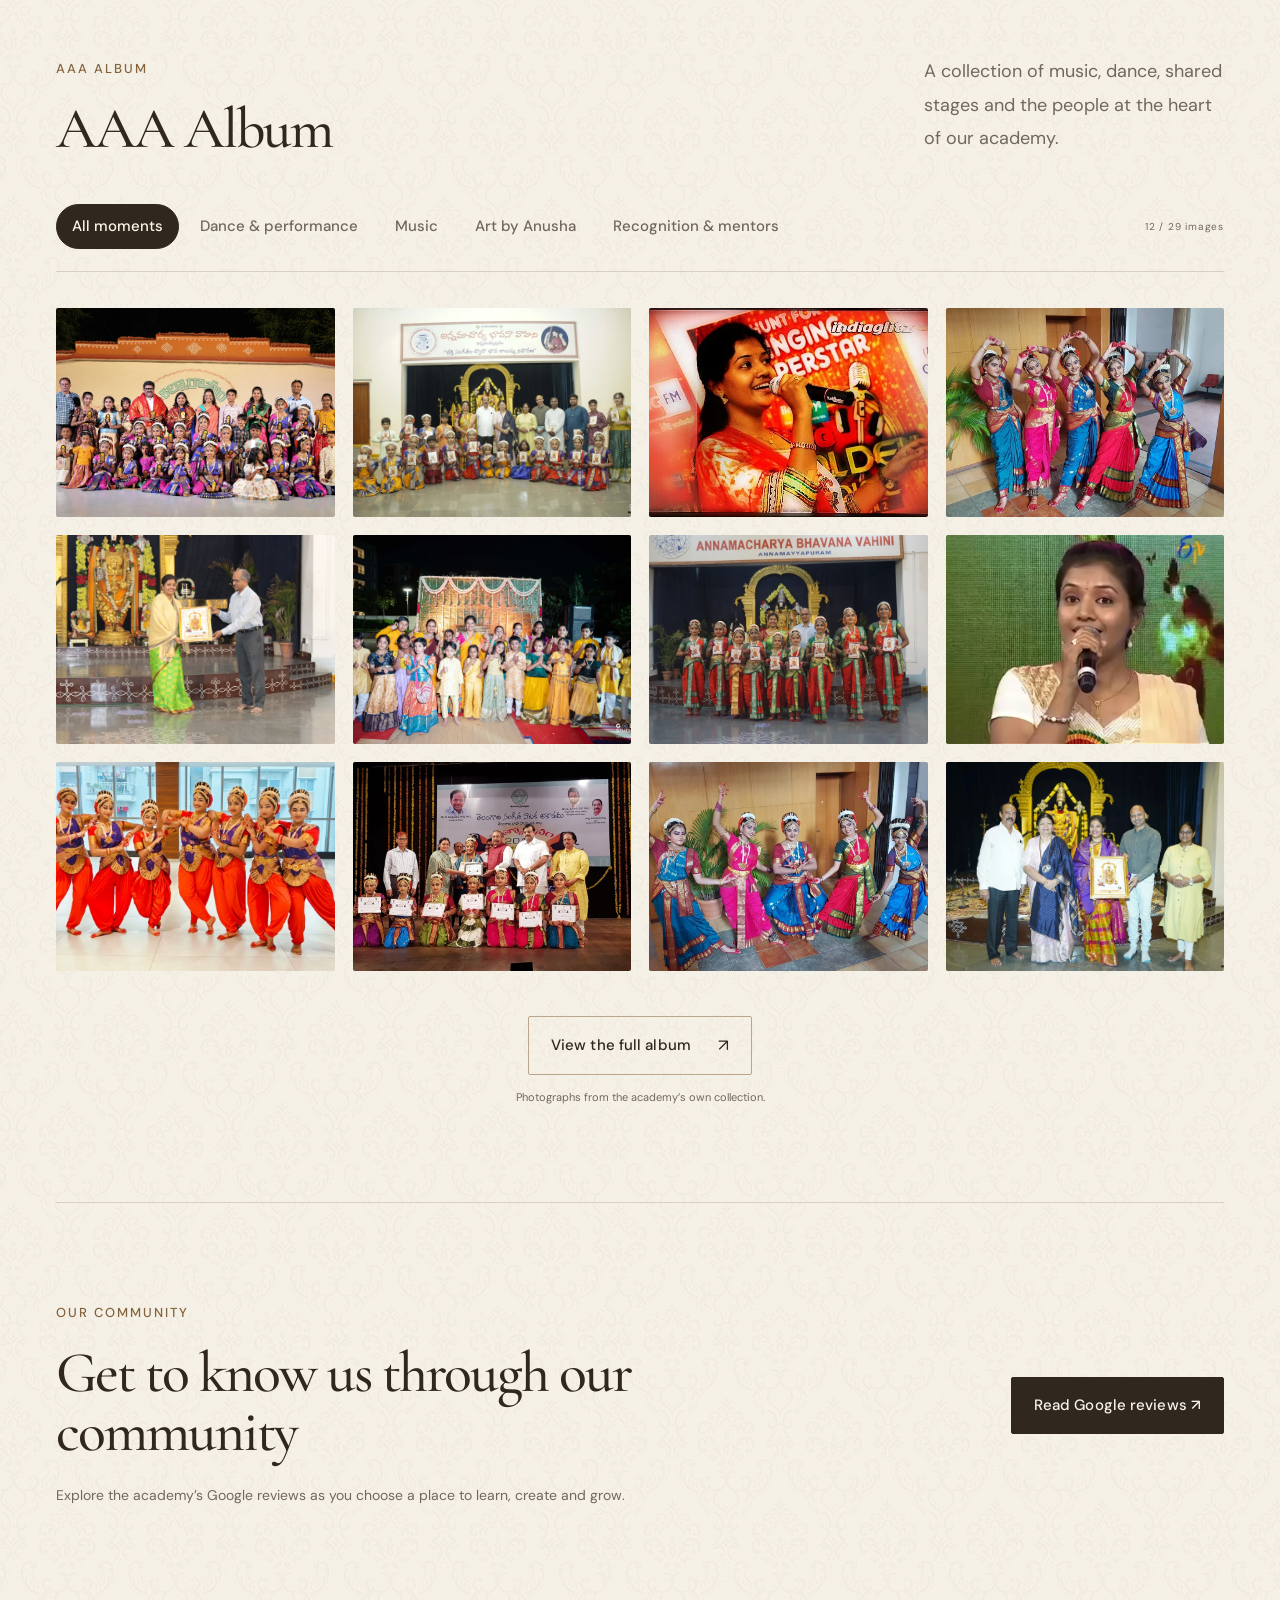
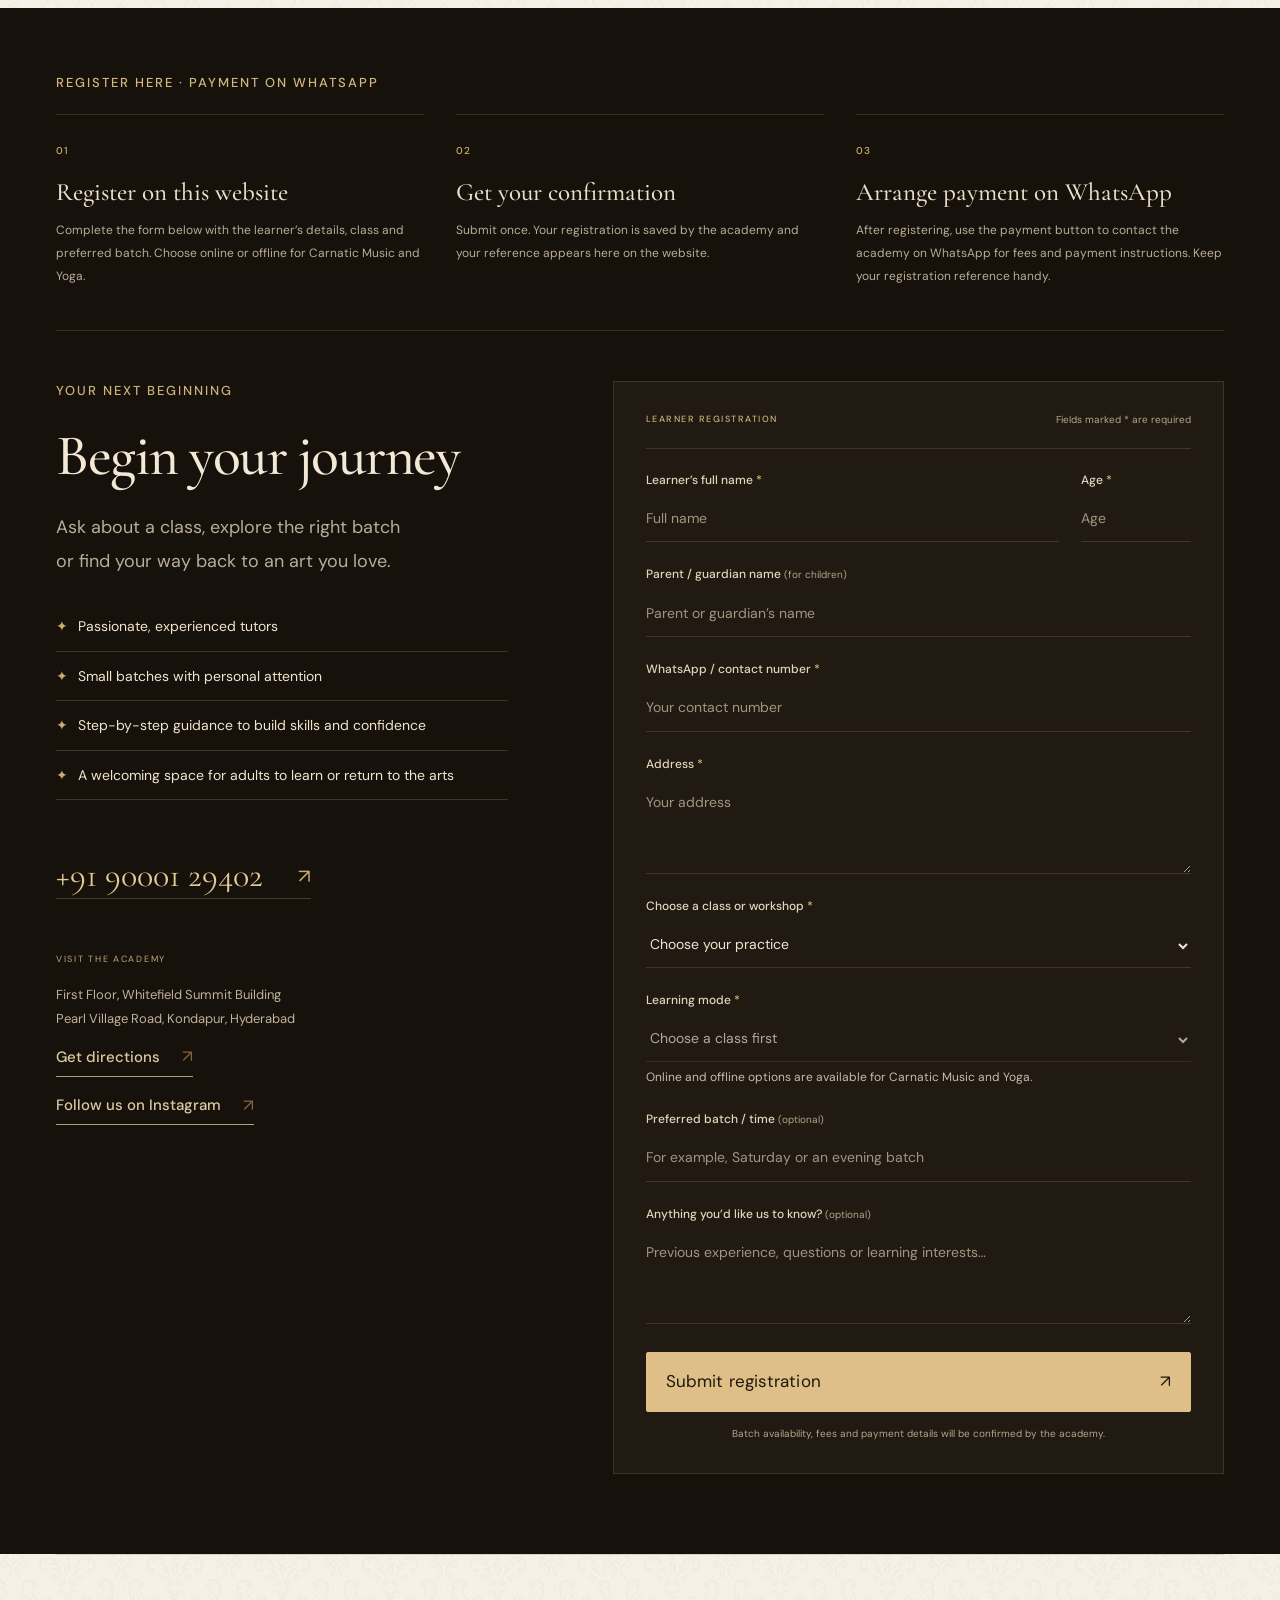
==== commit 5e65322c: "Add Brighter Minds first in workshop registration choices" ====
--- a/saved/1/index.html
+++ b/saved/1/index.html
@@ -44,7 +44,7 @@
 <link rel="stylesheet" href="timetable.css?v=screen-fit-clean-20261121">
 <script src="timetable.js?v=art-keyboard-20261123" defer></script>
 <link rel="stylesheet" href="registration.css?v=single-submit-20261122">
-<script src="registration.js?v=local-review-2" defer></script>
+<script src="registration.js?v=brighter-minds-20261125" defer></script>
 <link rel="stylesheet" href="readability.css?v=screen-fit-clean-20261121">
 <link rel="stylesheet" href="workshop-scroll.css?v=events-enquiry-20261124">
 <script src="workshop-scroll.js?v=events-enquiry-20261124" defer></script>
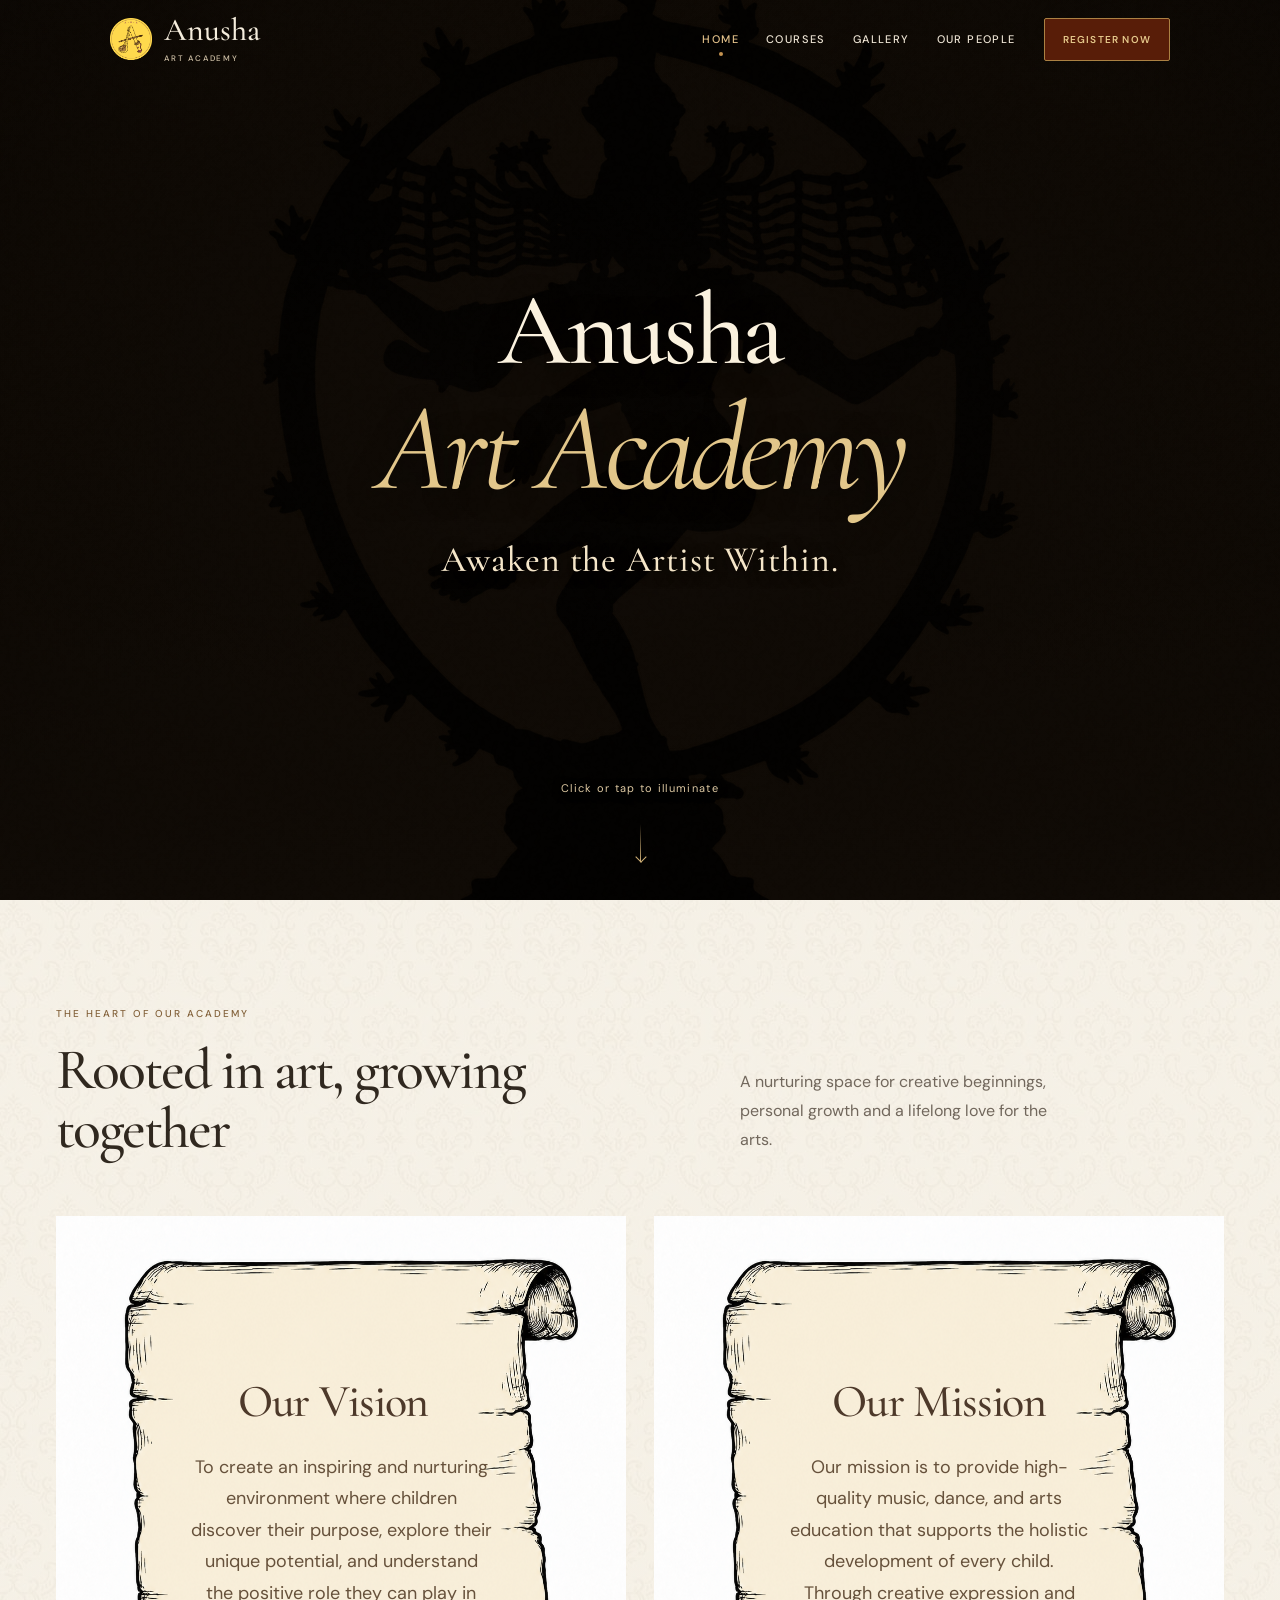
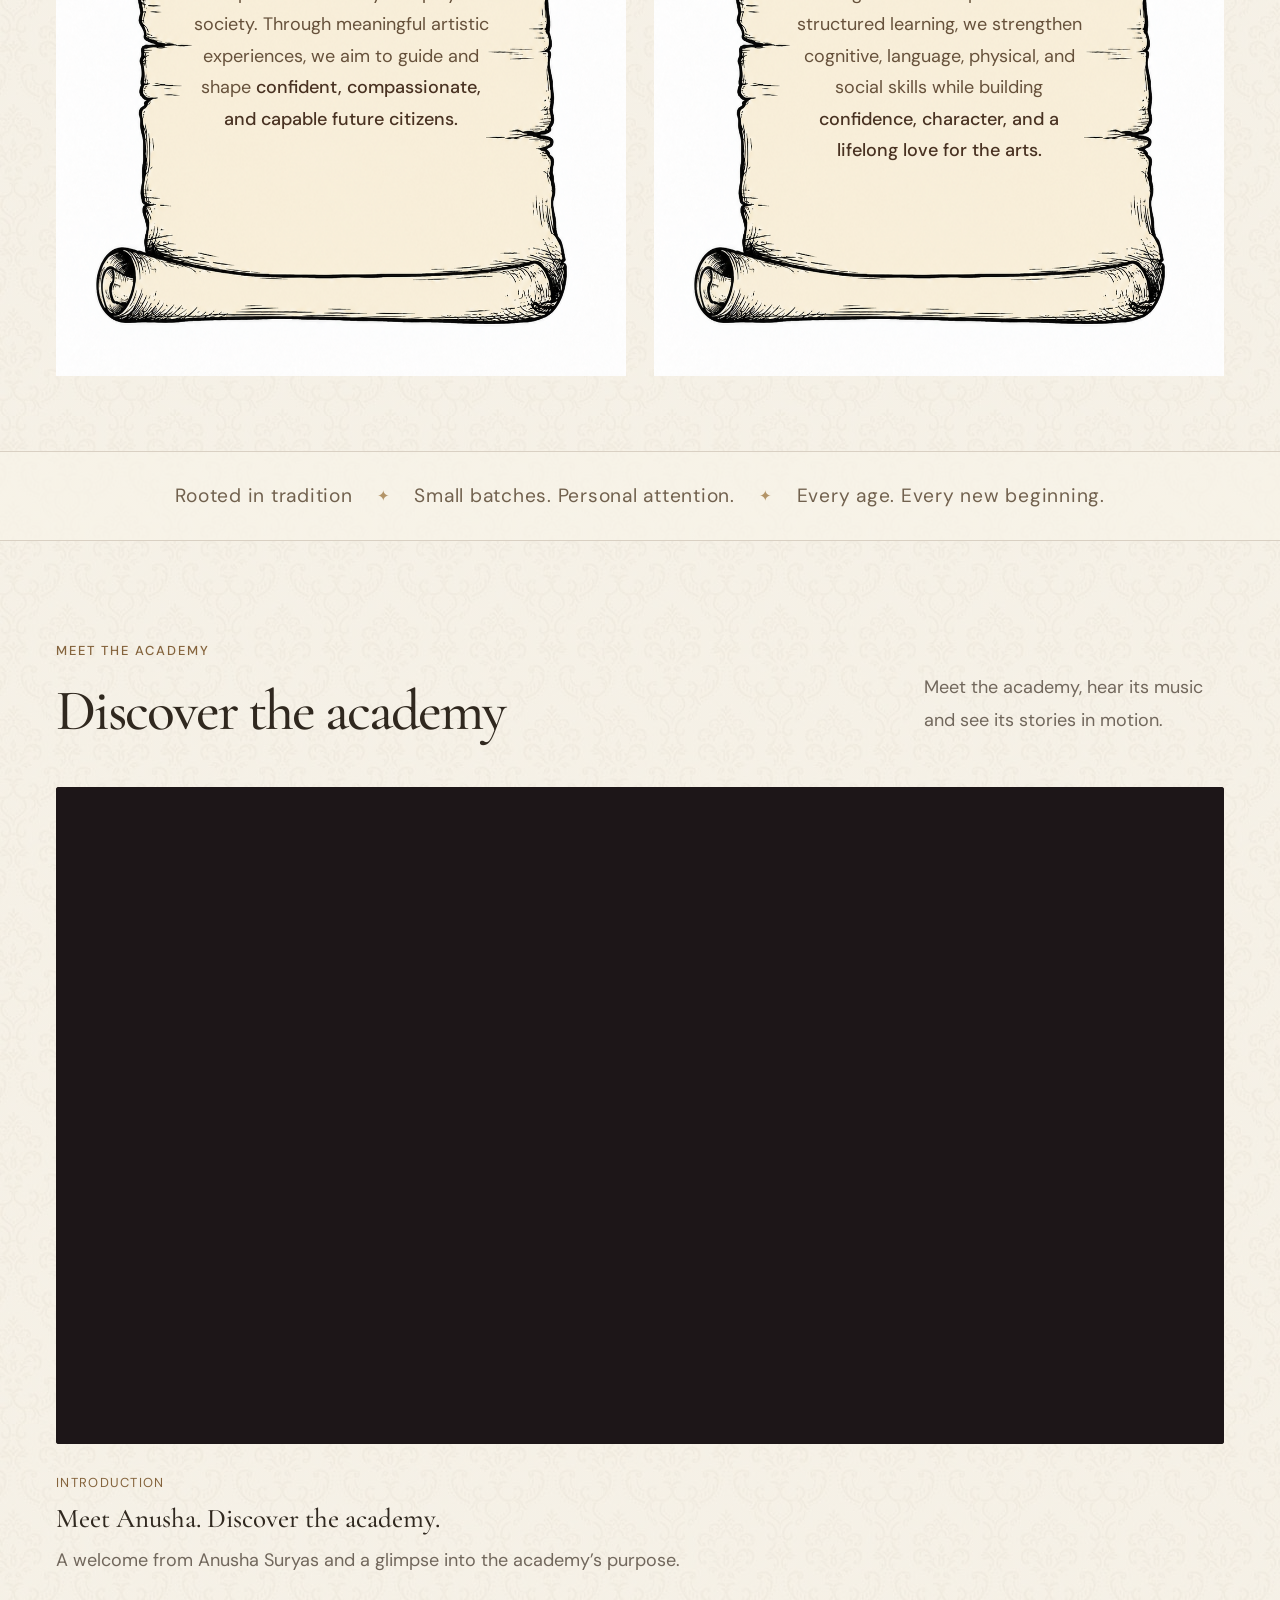
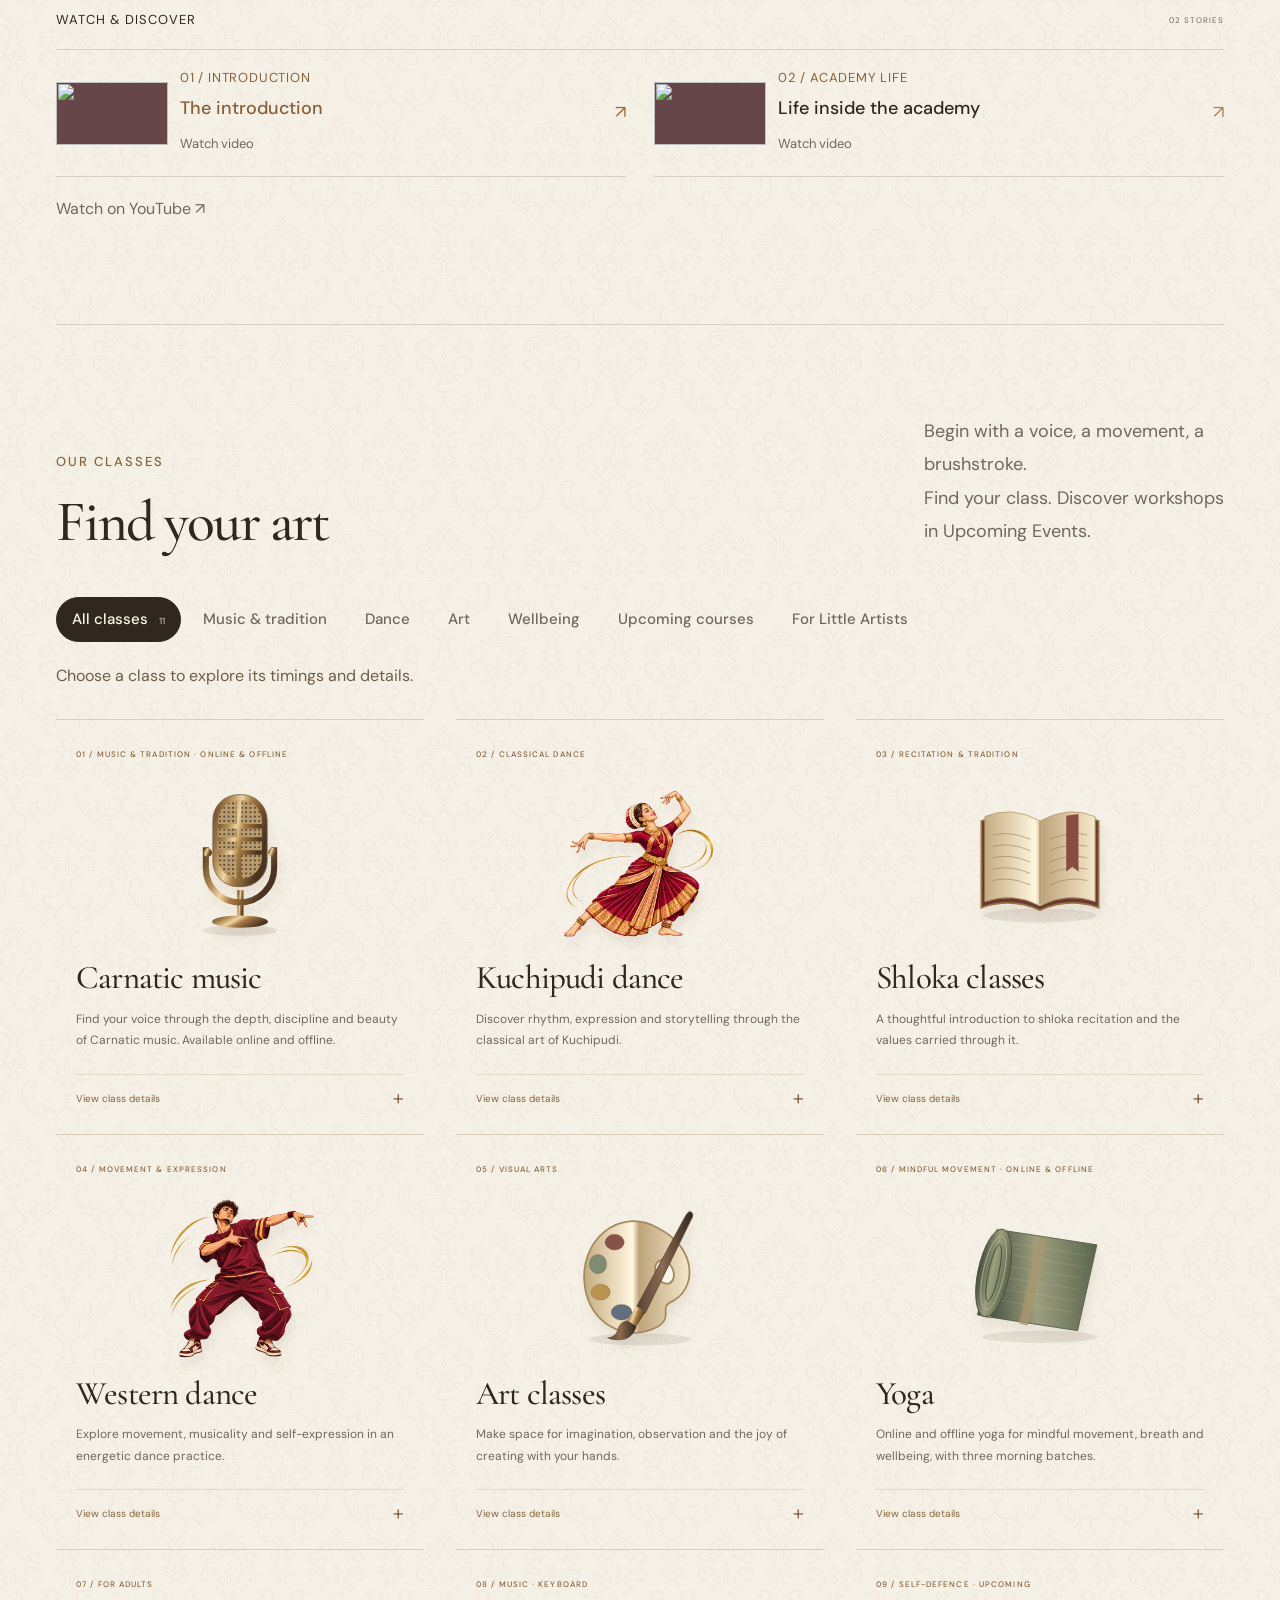
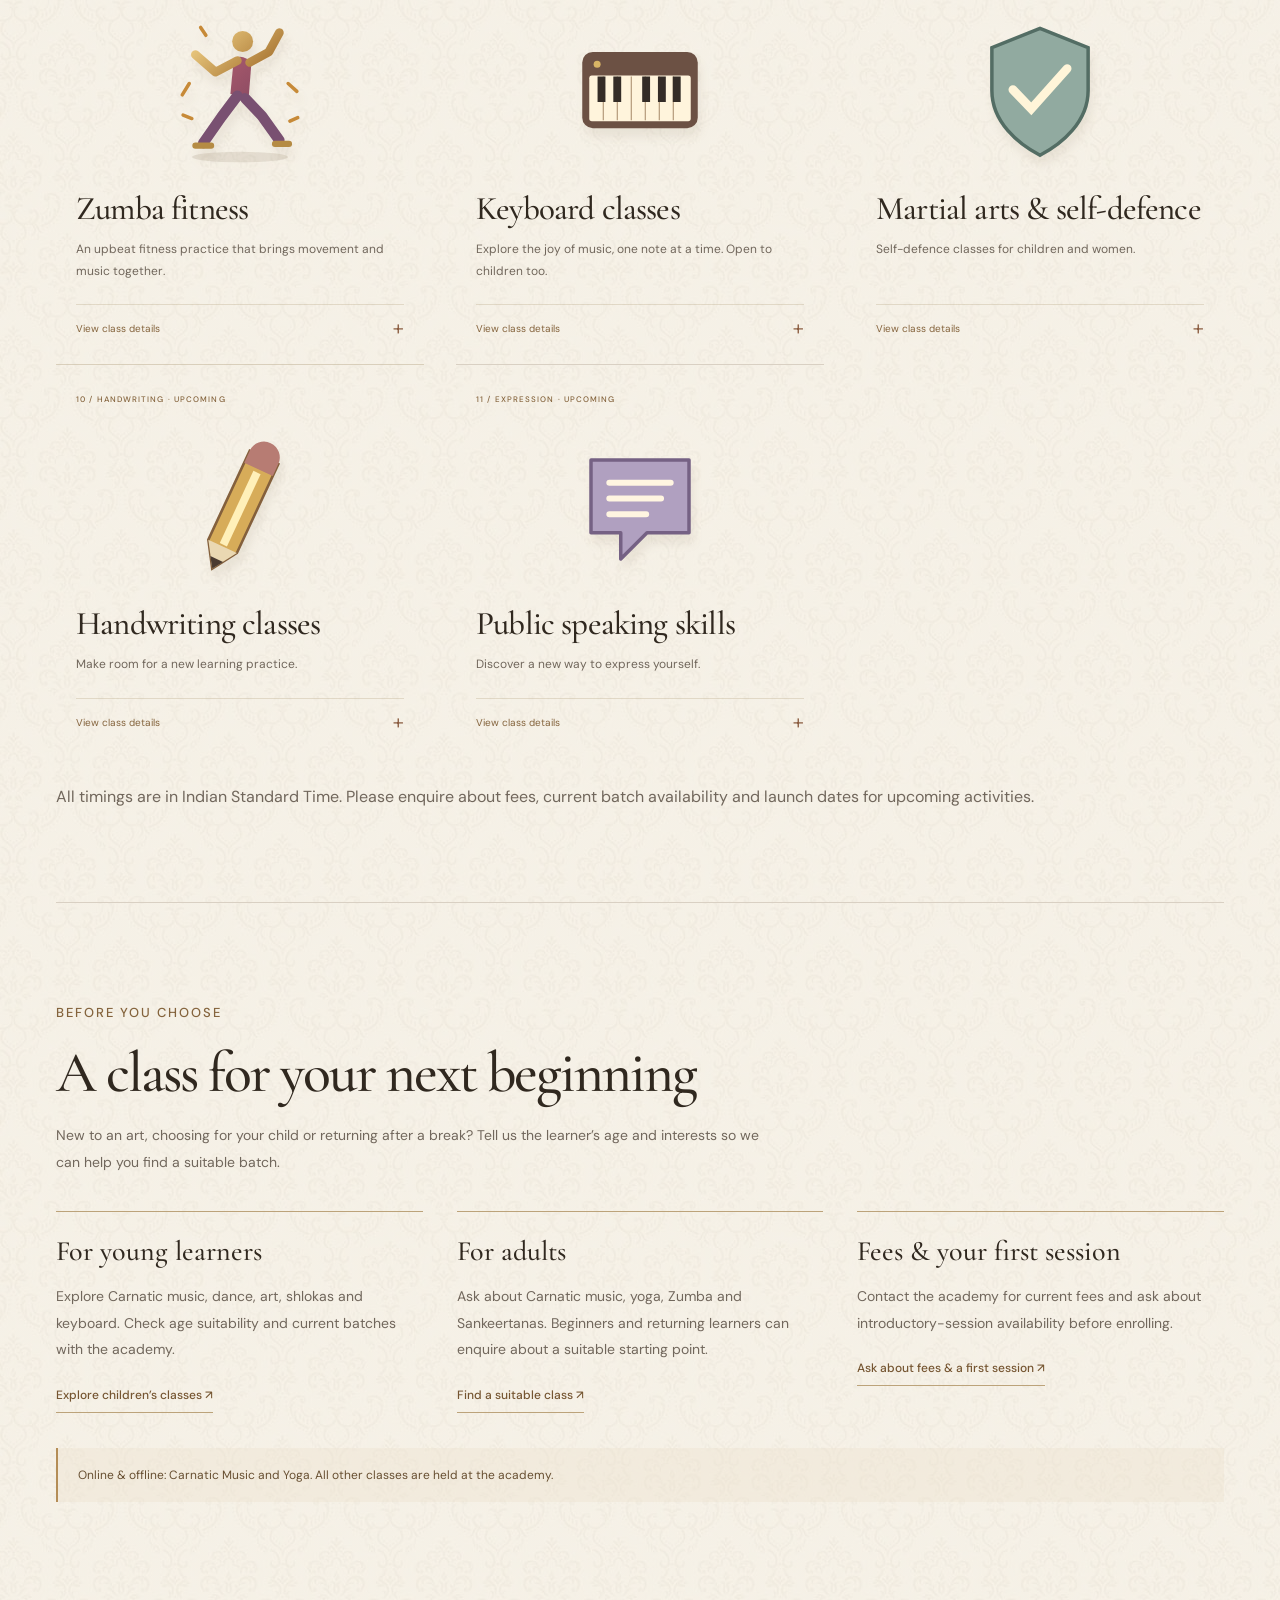
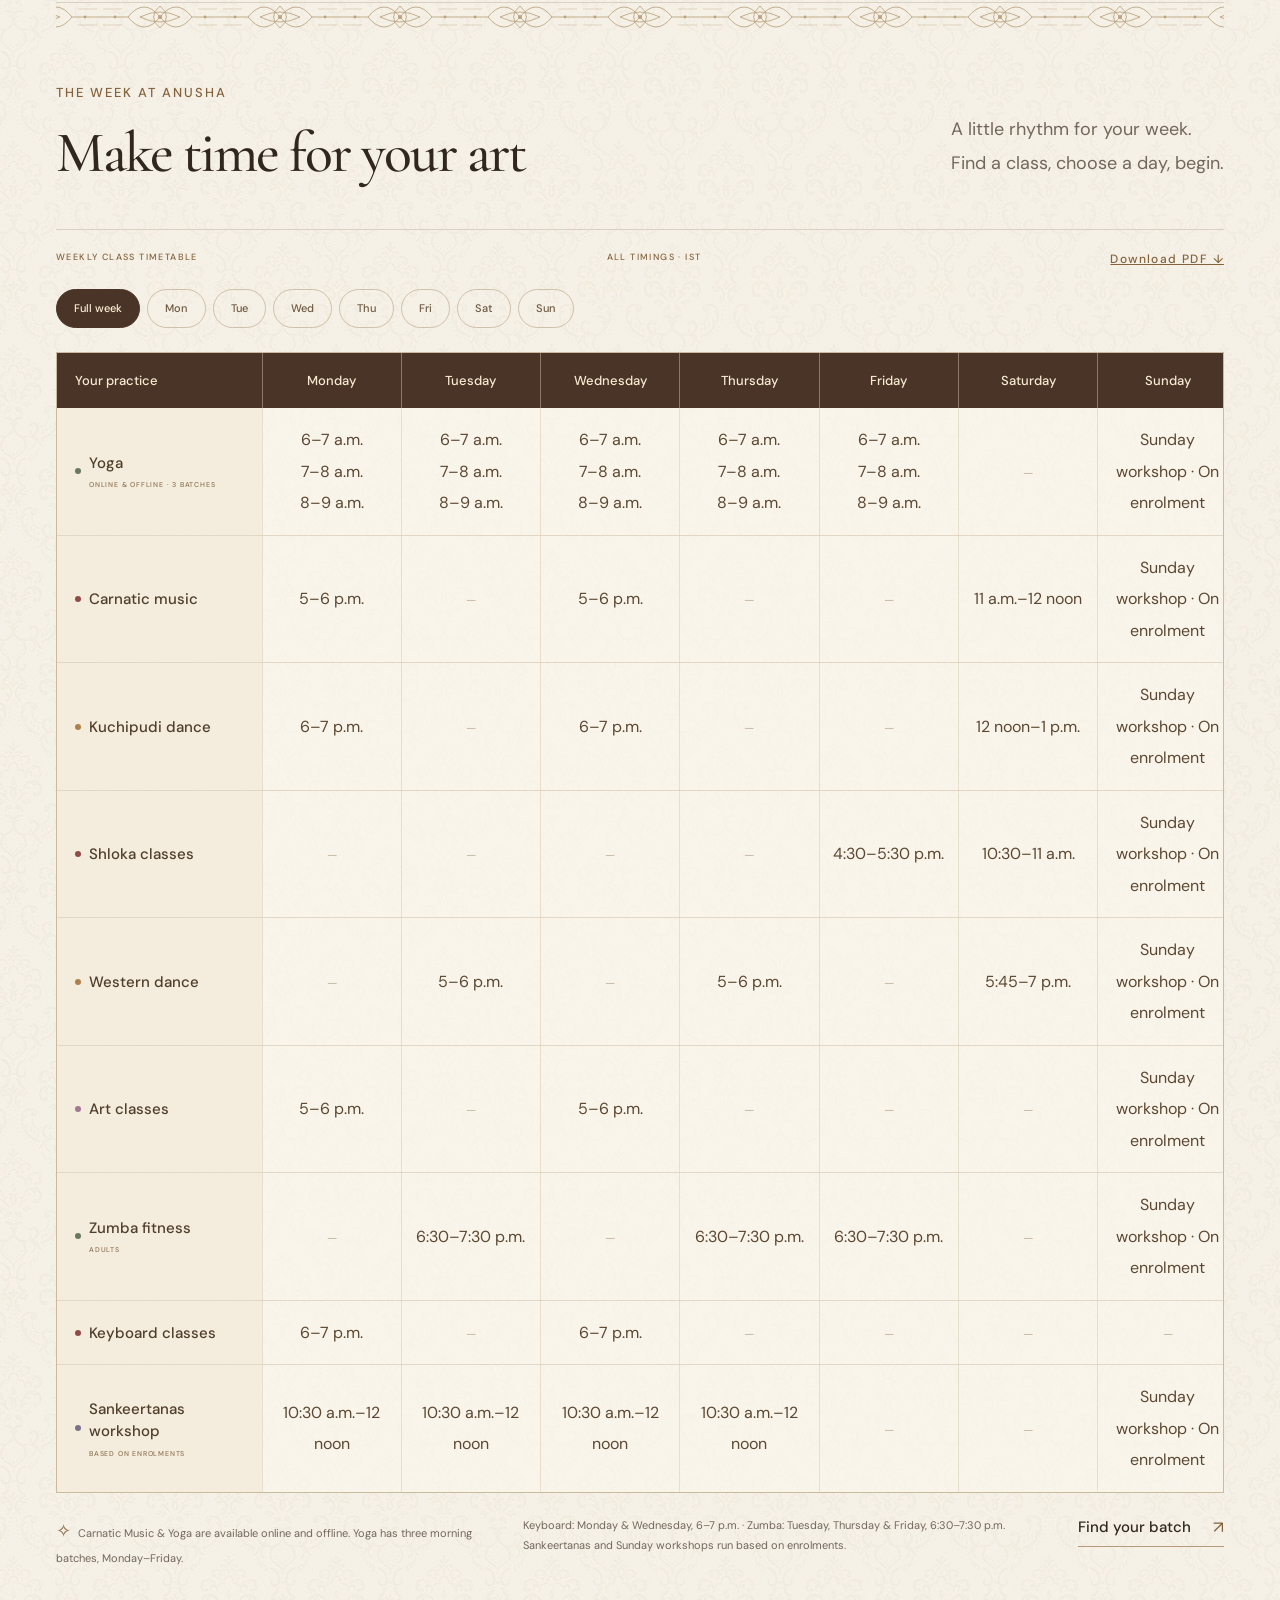
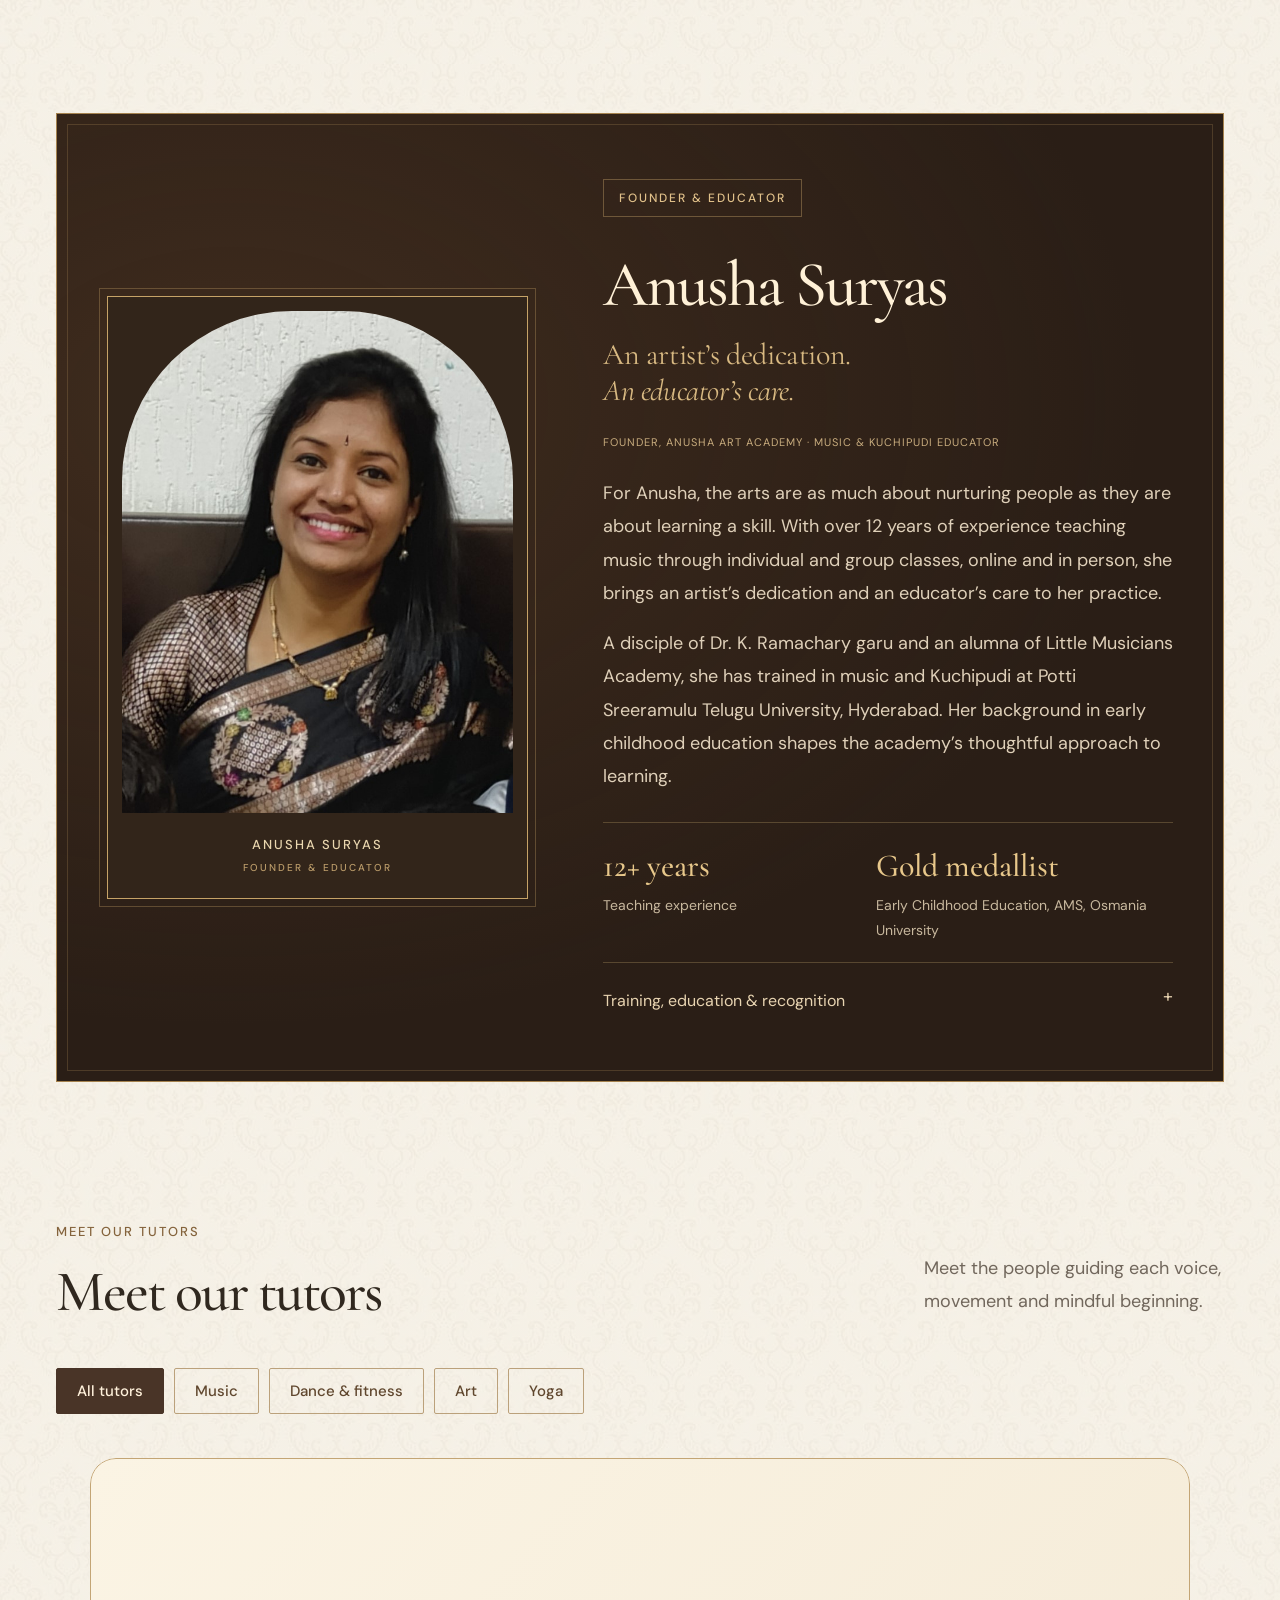
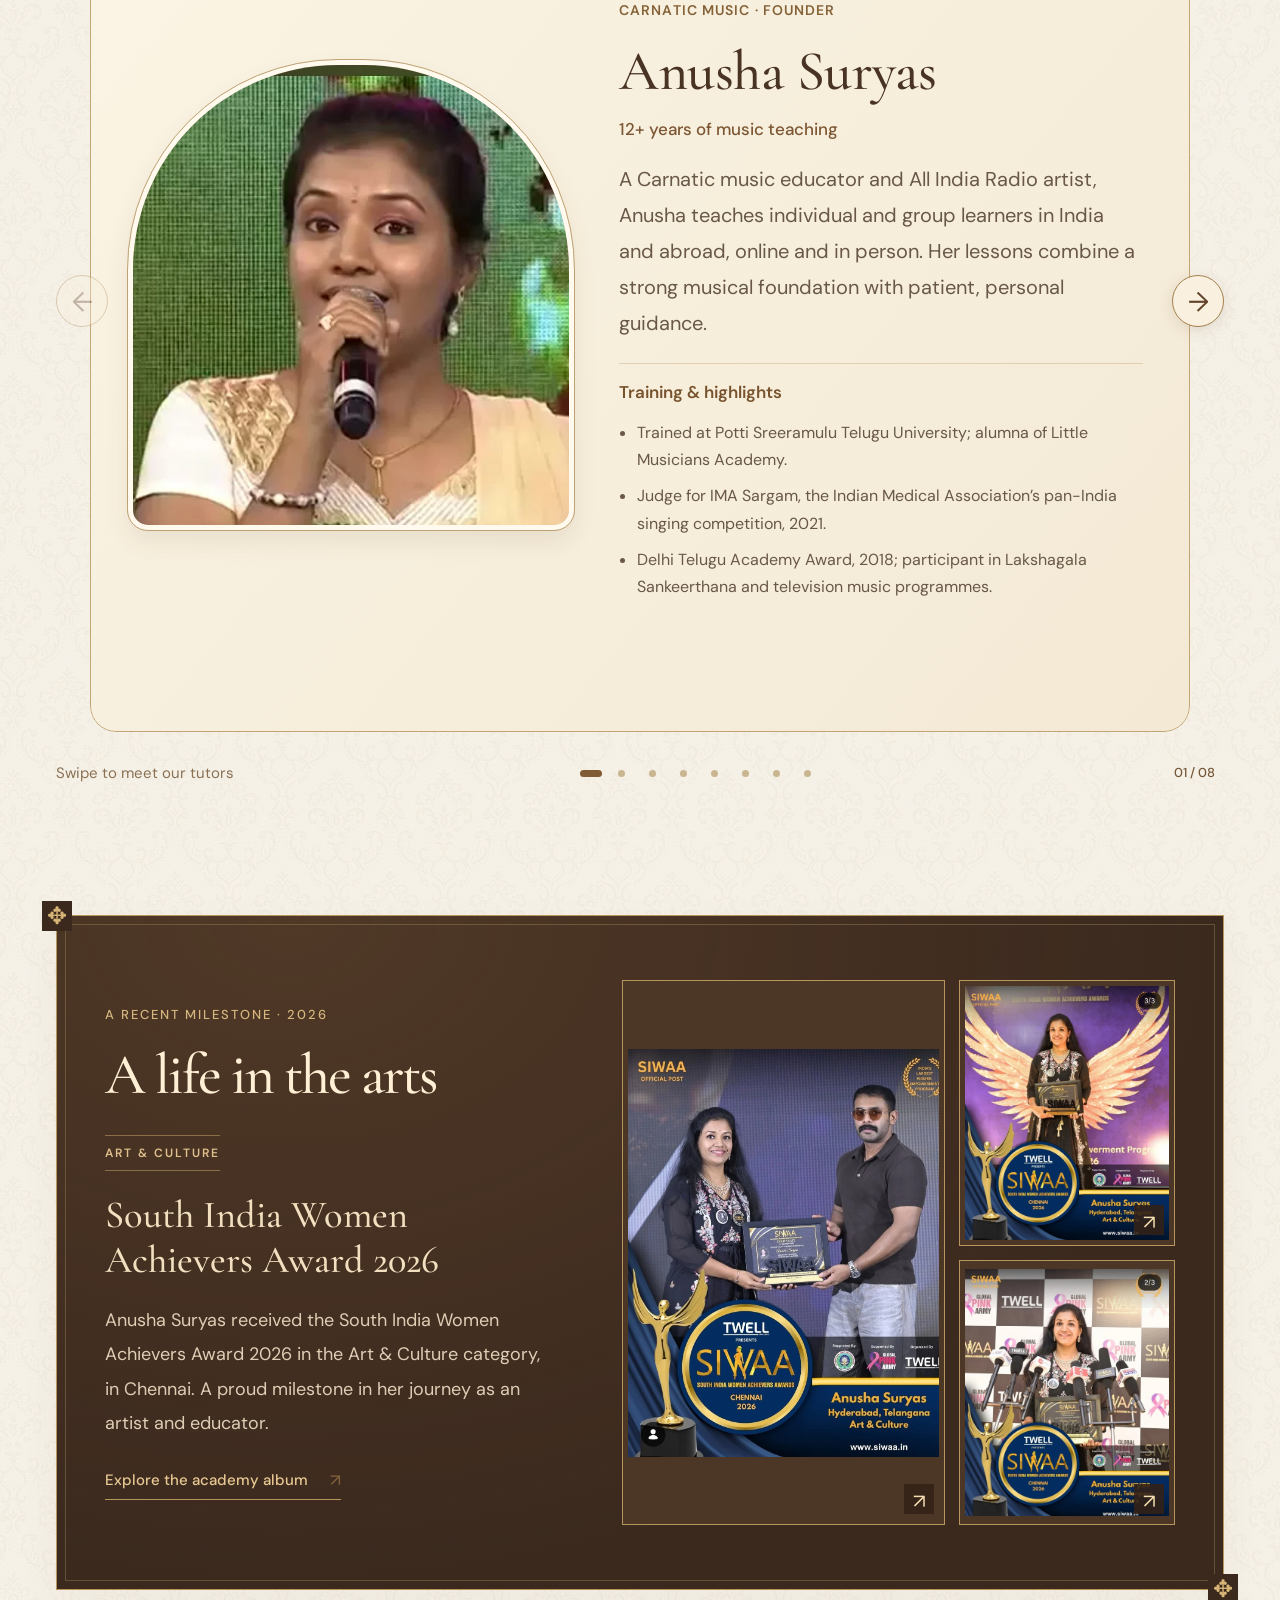
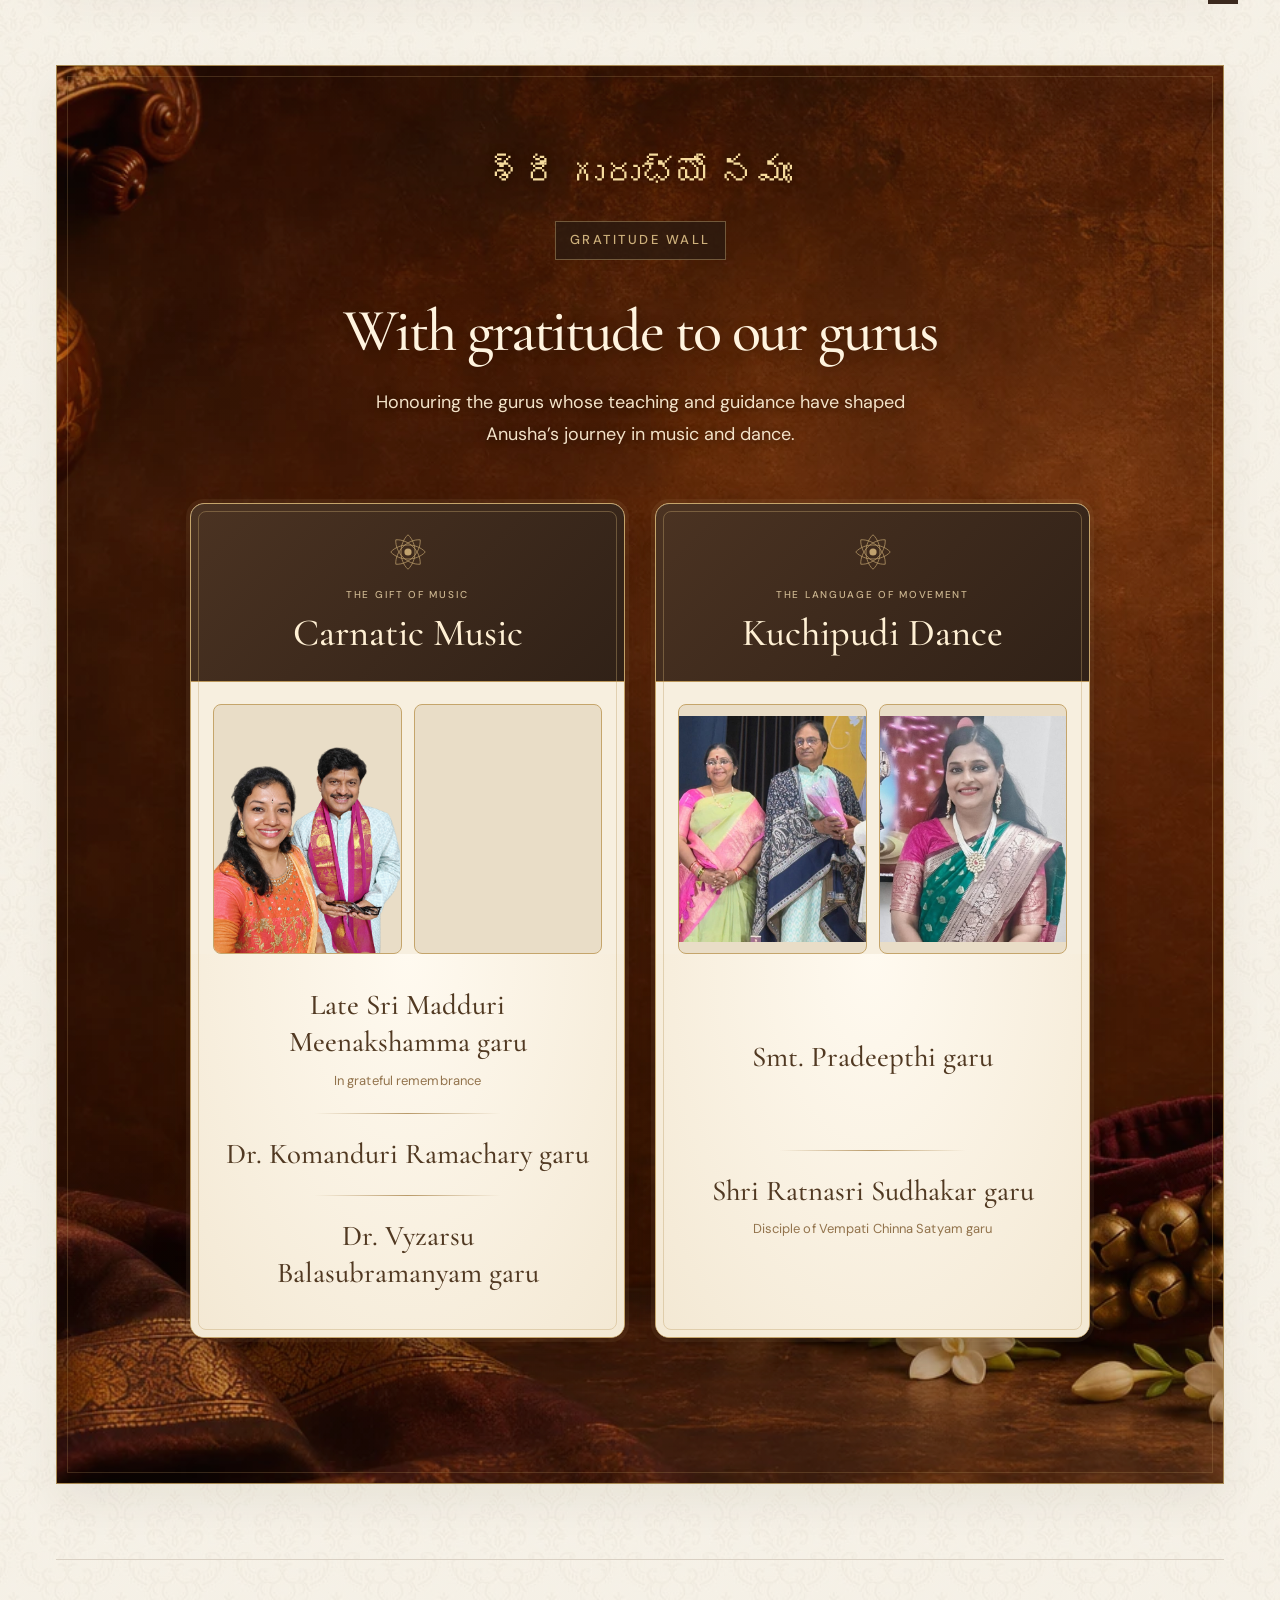
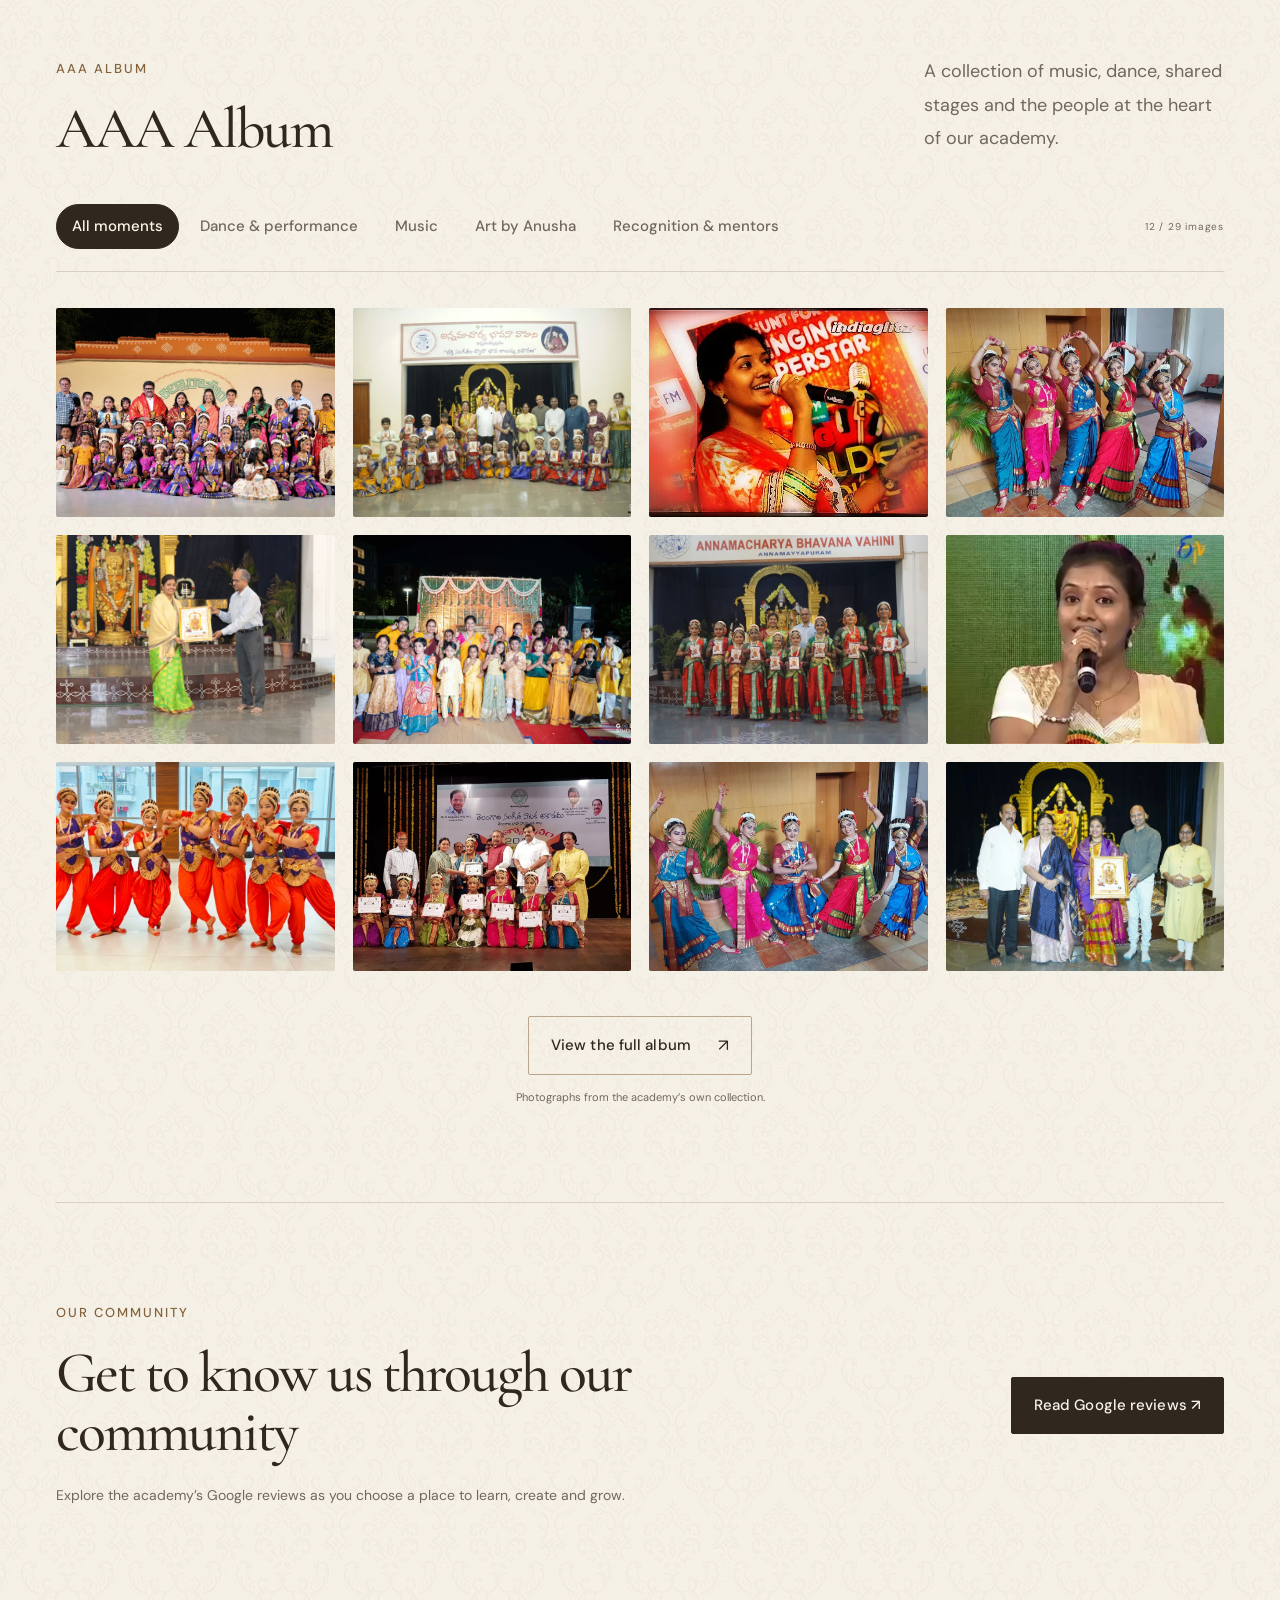
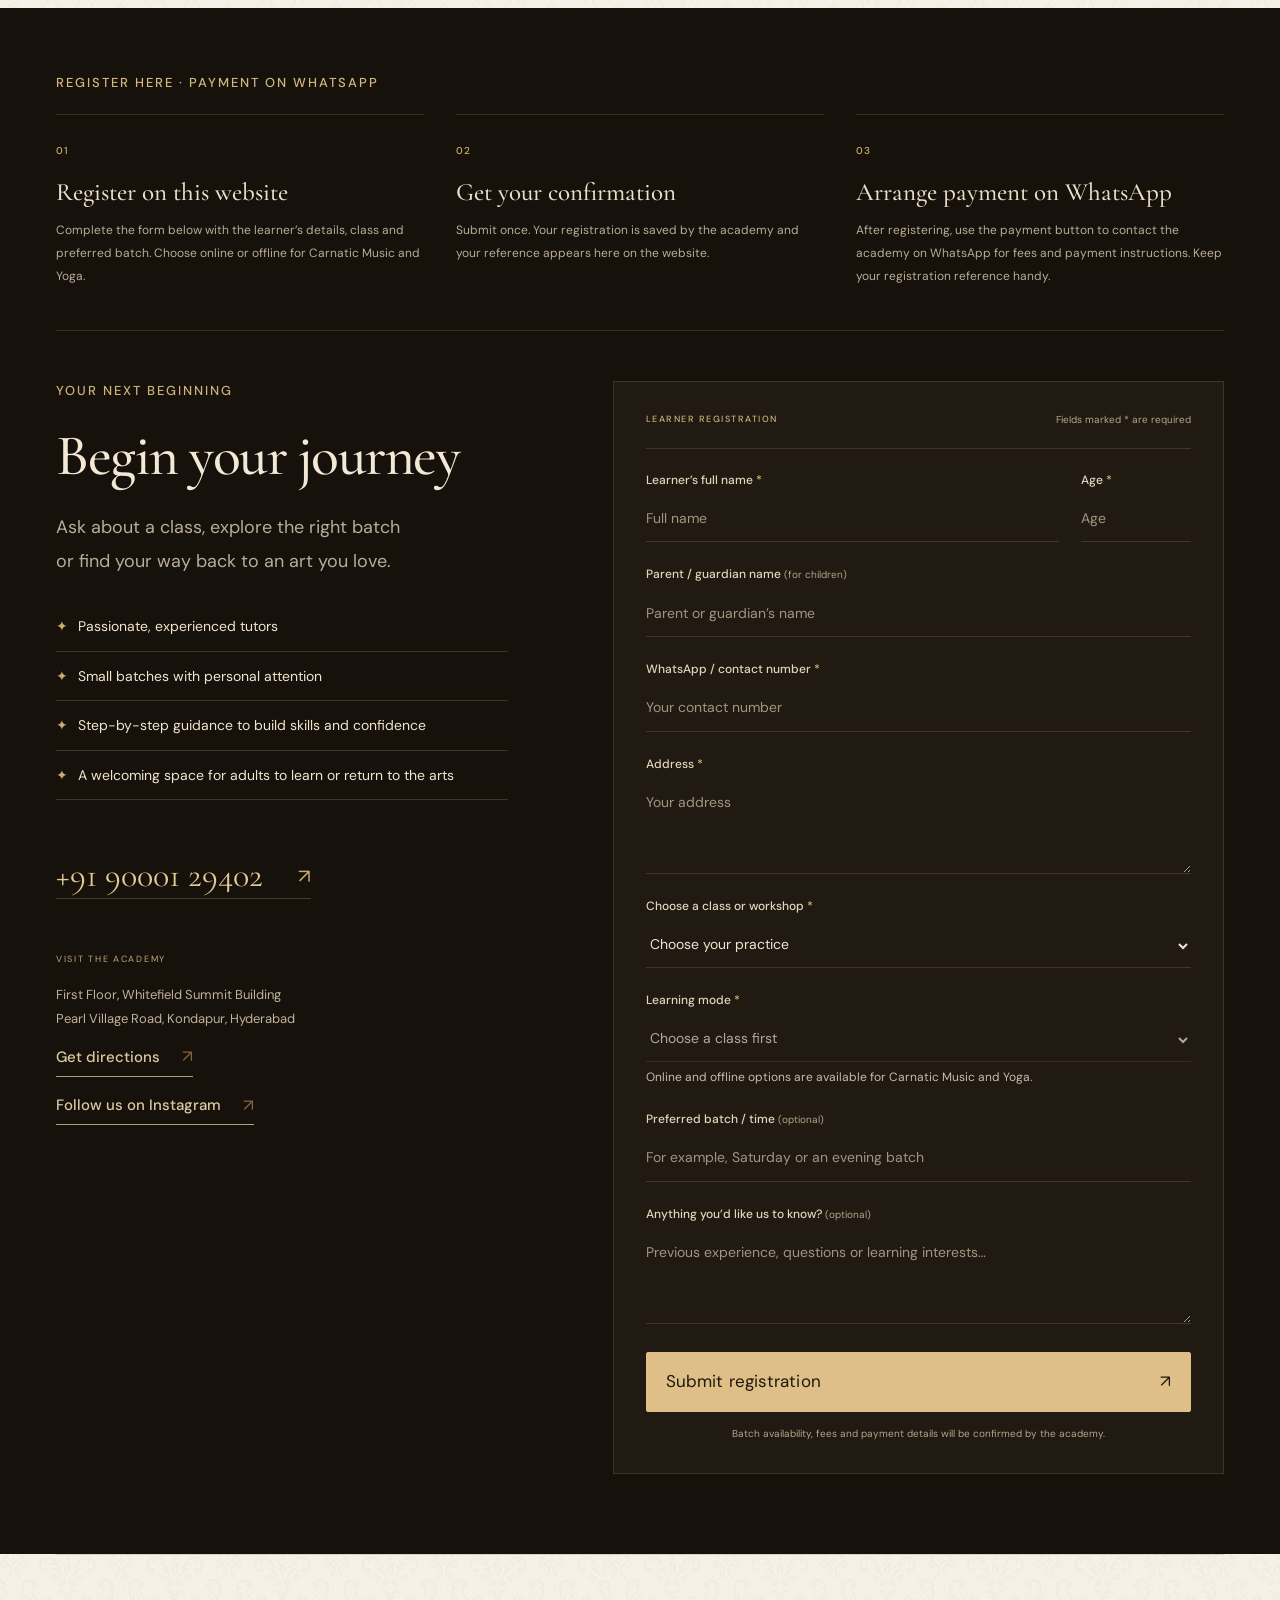
==== commit bf665258: "Update Zumba timings and founder teaching experience label" ====
--- a/saved/1/index.html
+++ b/saved/1/index.html
@@ -21,7 +21,7 @@
 <link rel="stylesheet" href="sculptures.css?v=screen-fit-clean-20261121">
 <script src="objects.js?v=selected-dance-details-20261123" defer>
 </script>
-<script src="app.js?v=art-keyboard-20261123" defer>
+<script src="app.js?v=zumba-timing-20261126" defer>
 </script>
 <link rel="stylesheet" href="atelier.css?v=screen-fit-clean-20261121">
 <link rel="stylesheet" href="roots.css?v=screen-fit-clean-20261121">
@@ -42,7 +42,7 @@
 <script src="academy-content.js?v=tutor-qualifications-20261125" defer></script>
 <script src="client-revisions.js?v=tutors-3" defer></script>
 <link rel="stylesheet" href="timetable.css?v=screen-fit-clean-20261121">
-<script src="timetable.js?v=art-keyboard-20261123" defer></script>
+<script src="timetable.js?v=zumba-timing-20261126" defer></script>
 <link rel="stylesheet" href="registration.css?v=single-submit-20261122">
 <script src="registration.js?v=brighter-minds-20261125" defer></script>
 <link rel="stylesheet" href="readability.css?v=screen-fit-clean-20261121">
@@ -205,7 +205,7 @@
 </section>
 
 <section class="choosing-guide section" aria-labelledby="choosing-title"><div><p class="eyebrow">BEFORE YOU CHOOSE</p><h2 id="choosing-title">A class for your next beginning</h2><p>New to an art, choosing for your child or returning after a break? Tell us the learner’s age and interests so we can help you find a suitable batch.</p></div><div class="choosing-grid"><article><h3>For young learners</h3><p>Explore Carnatic music, dance, art, shlokas and keyboard. Check age suitability and current batches with the academy.</p><button type="button" class="text-link" id="guide-kids">Explore children’s classes ↗</button></article><article><h3>For adults</h3><p>Ask about Carnatic music, yoga, Zumba and Sankeertanas. Beginners and returning learners can enquire about a suitable starting point.</p><a class="text-link" href="#registration">Find a suitable class ↗</a></article><article><h3>Fees &amp; your first session</h3><p>Contact the academy for current fees and ask about introductory-session availability before enrolling.</p><a class="text-link" href="https://wa.me/919000129402?text=Hello%2C%20please%20share%20the%20fees%2C%20age%20suitability%20and%20introductory-session%20availability%20for%20your%20classes." target="_blank" rel="noopener noreferrer">Ask about fees &amp; a first session ↗</a></article></div><p class="mode-reminder">Online &amp; offline: Carnatic Music and Yoga. All other classes are held at the academy.</p></section>
-<section class="timetable section heritage-frame" id="timetable" aria-labelledby="timetable-title"><div class="section-heading"><div><p class="eyebrow">THE WEEK AT ANUSHA</p><h2 id="timetable-title">Make time for your art</h2></div><p>A little rhythm for your week.<br>Find a class, choose a day, begin.</p></div><div class="timetable-meta"><span>WEEKLY CLASS TIMETABLE</span><span>ALL TIMINGS · IST</span><a class="timetable-download" href="assets/academy-timetable.pdf?v=20261123" download>Download PDF ↓</a></div><div class="timetable-days" role="group" aria-label="Choose a day"><button type="button" data-day="all" aria-pressed="true">Full week</button><button type="button" data-day="0" aria-pressed="false">Mon</button><button type="button" data-day="1" aria-pressed="false">Tue</button><button type="button" data-day="2" aria-pressed="false">Wed</button><button type="button" data-day="3" aria-pressed="false">Thu</button><button type="button" data-day="4" aria-pressed="false">Fri</button><button type="button" data-day="5" aria-pressed="false">Sat</button><button type="button" data-day="6" aria-pressed="false">Sun</button></div><p class="timetable-swipe-hint" id="timetable-swipe-hint">Turn your phone to read the full timetable.</p><div class="timetable-scroll" tabindex="0" role="region" aria-label="Weekly timetable, swipe left or right to see all days" aria-describedby="timetable-swipe-hint"><table class="week-table"><caption class="sr-only">Anusha Art Academy weekly class schedule. Fees and current batch availability are available on enquiry.</caption><thead><tr><th scope="col">Your practice</th><th scope="col">Monday</th><th scope="col">Tuesday</th><th scope="col">Wednesday</th><th scope="col">Thursday</th><th scope="col">Friday</th><th scope="col">Saturday</th><th scope="col">Sunday</th></tr></thead><tbody id="week-table-body"></tbody></table></div><div id="day-agenda" class="day-agenda" hidden aria-live="polite"></div><div class="timetable-notes"><p class="phone-workshop-note">* Sunday workshops run based on enrolments.</p><p><span aria-hidden="true">✧</span> Carnatic Music &amp; Yoga are available online and offline. Yoga has three morning batches, Monday–Friday.</p><p>Keyboard: Monday &amp; Wednesday, 6–7 p.m. · Zumba: Tuesday, Thursday &amp; Friday, 6–7 p.m. Sankeertanas and Sunday workshops run based on enrolments.</p><a class="text-link" href="#registration">Find your batch <span aria-hidden="true">↗</span></a></div></section>
+<section class="timetable section heritage-frame" id="timetable" aria-labelledby="timetable-title"><div class="section-heading"><div><p class="eyebrow">THE WEEK AT ANUSHA</p><h2 id="timetable-title">Make time for your art</h2></div><p>A little rhythm for your week.<br>Find a class, choose a day, begin.</p></div><div class="timetable-meta"><span>WEEKLY CLASS TIMETABLE</span><span>ALL TIMINGS · IST</span><a class="timetable-download" href="assets/academy-timetable.pdf?v=20261126" download>Download PDF ↓</a></div><div class="timetable-days" role="group" aria-label="Choose a day"><button type="button" data-day="all" aria-pressed="true">Full week</button><button type="button" data-day="0" aria-pressed="false">Mon</button><button type="button" data-day="1" aria-pressed="false">Tue</button><button type="button" data-day="2" aria-pressed="false">Wed</button><button type="button" data-day="3" aria-pressed="false">Thu</button><button type="button" data-day="4" aria-pressed="false">Fri</button><button type="button" data-day="5" aria-pressed="false">Sat</button><button type="button" data-day="6" aria-pressed="false">Sun</button></div><p class="timetable-swipe-hint" id="timetable-swipe-hint">Turn your phone to read the full timetable.</p><div class="timetable-scroll" tabindex="0" role="region" aria-label="Weekly timetable, swipe left or right to see all days" aria-describedby="timetable-swipe-hint"><table class="week-table"><caption class="sr-only">Anusha Art Academy weekly class schedule. Fees and current batch availability are available on enquiry.</caption><thead><tr><th scope="col">Your practice</th><th scope="col">Monday</th><th scope="col">Tuesday</th><th scope="col">Wednesday</th><th scope="col">Thursday</th><th scope="col">Friday</th><th scope="col">Saturday</th><th scope="col">Sunday</th></tr></thead><tbody id="week-table-body"></tbody></table></div><div id="day-agenda" class="day-agenda" hidden aria-live="polite"></div><div class="timetable-notes"><p class="phone-workshop-note">* Sunday workshops run based on enrolments.</p><p><span aria-hidden="true">✧</span> Carnatic Music &amp; Yoga are available online and offline. Yoga has three morning batches, Monday–Friday.</p><p>Keyboard: Monday &amp; Wednesday, 6–7 p.m. · Zumba: Tuesday, Thursday &amp; Friday, 6:30–7:30 p.m. Sankeertanas and Sunday workshops run based on enrolments.</p><a class="text-link" href="#registration">Find your batch <span aria-hidden="true">↗</span></a></div></section>
 <section class="founder section heritage-frame" id="founder" aria-labelledby="founder-title">
 <div class="founder-photo">
 <div class="photo-arch">
@@ -222,7 +222,7 @@
 <div class="qualifications">
 <div>
 <strong>12+ years</strong>
-<span>Music teaching experience</span>
+<span>Teaching experience</span>
 </div>
 <div>
 <strong>Gold medallist</strong>
